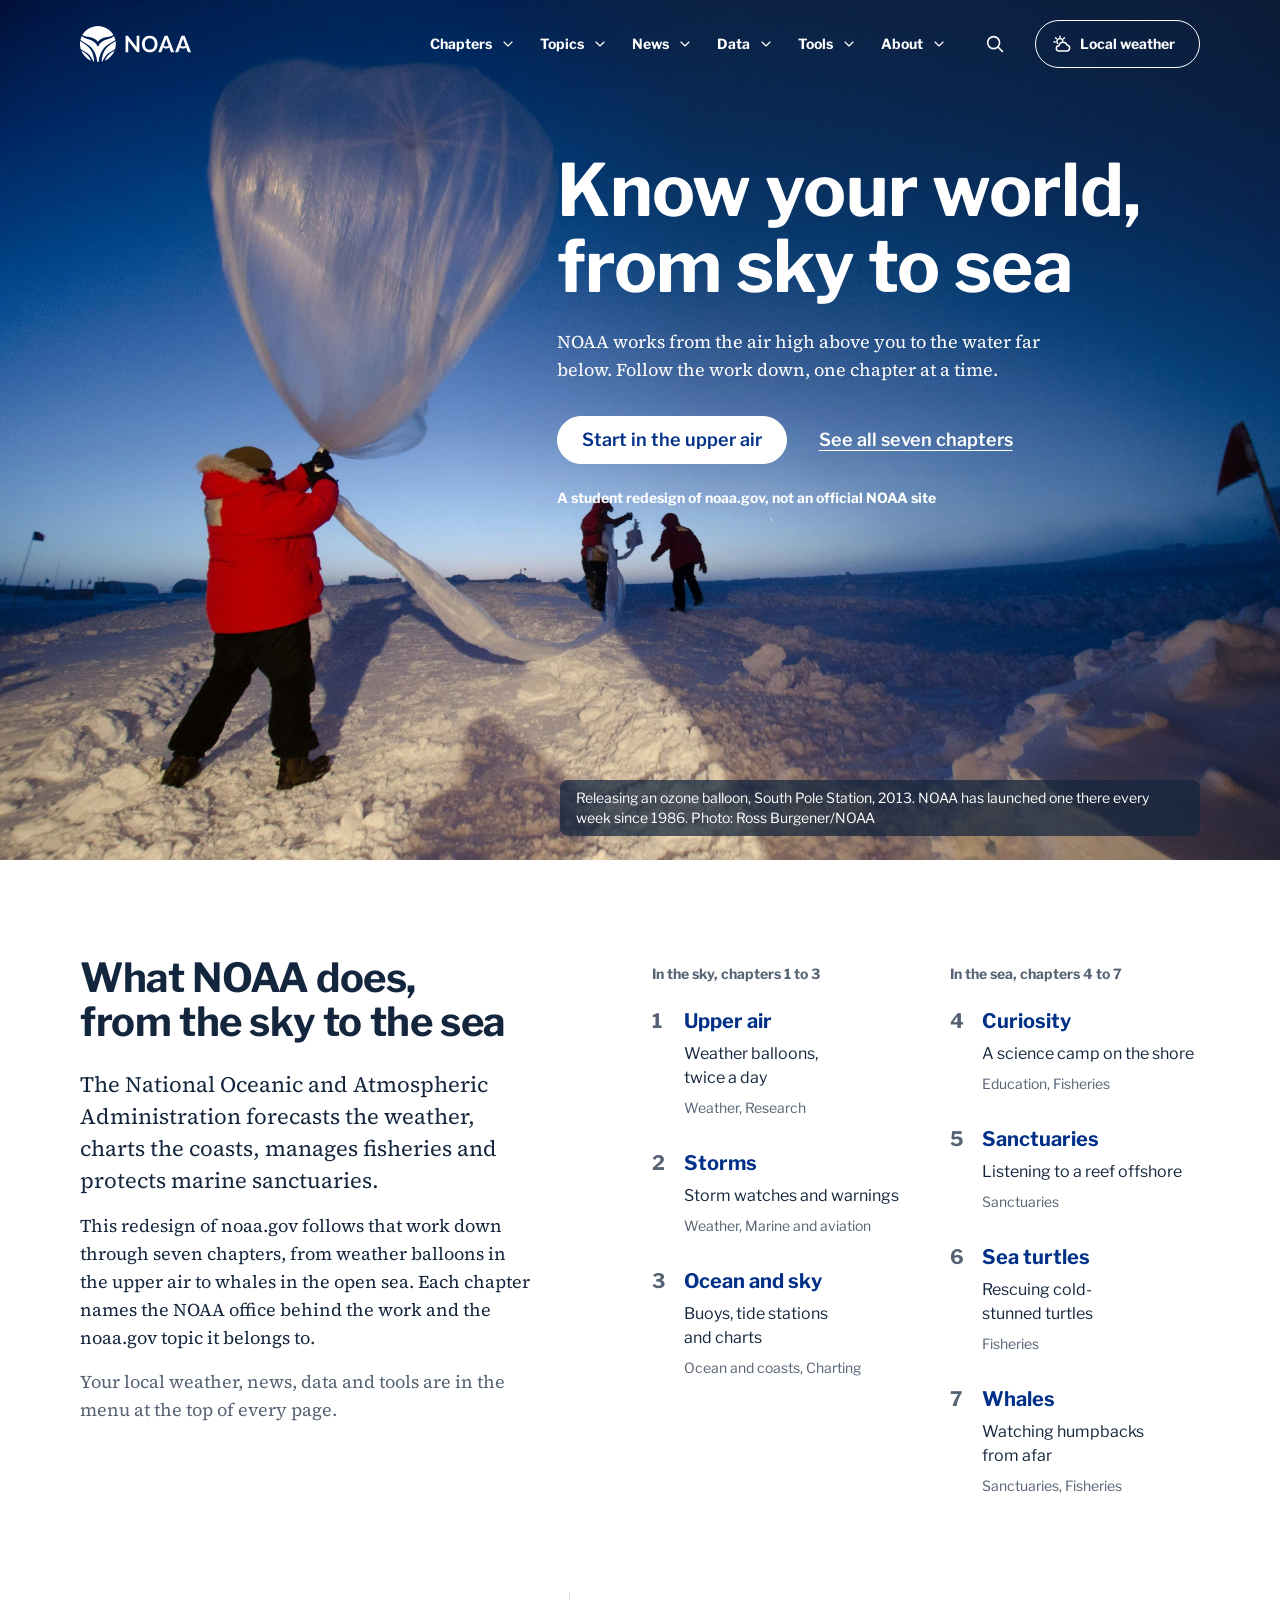
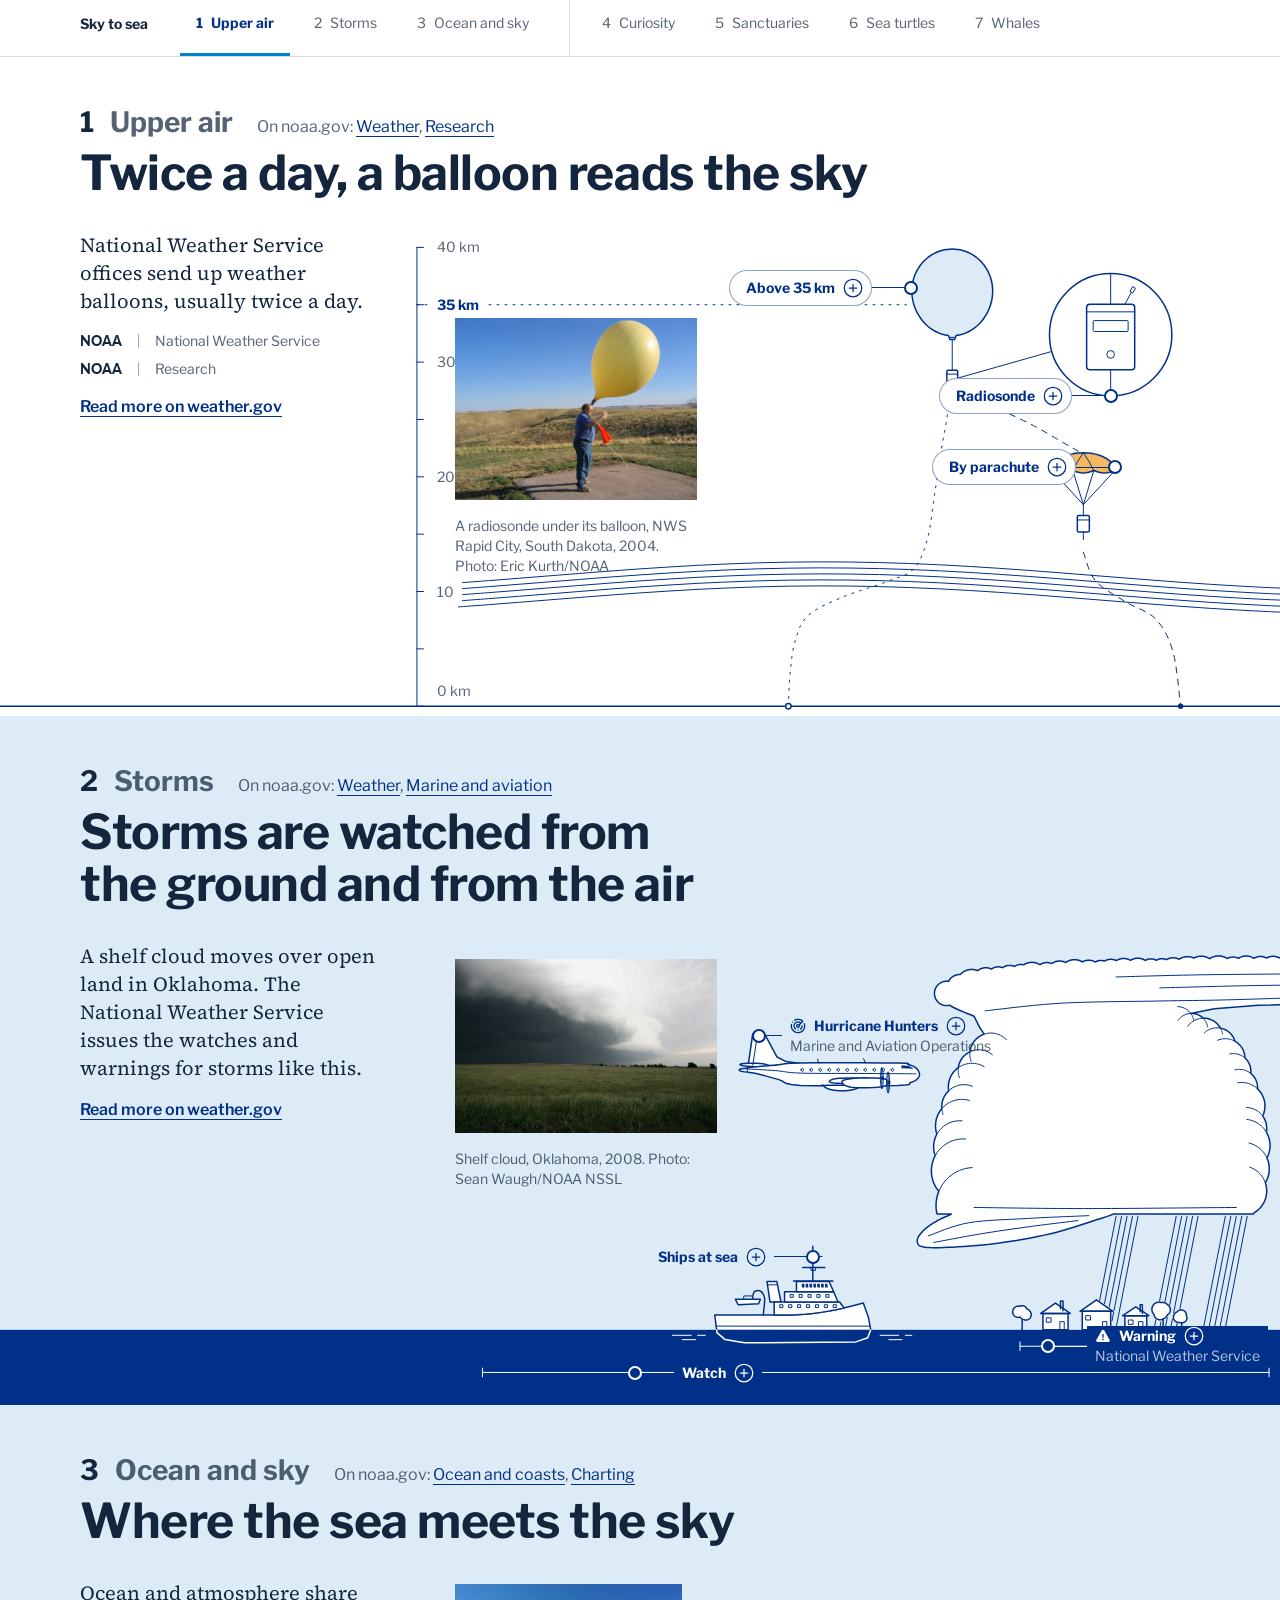
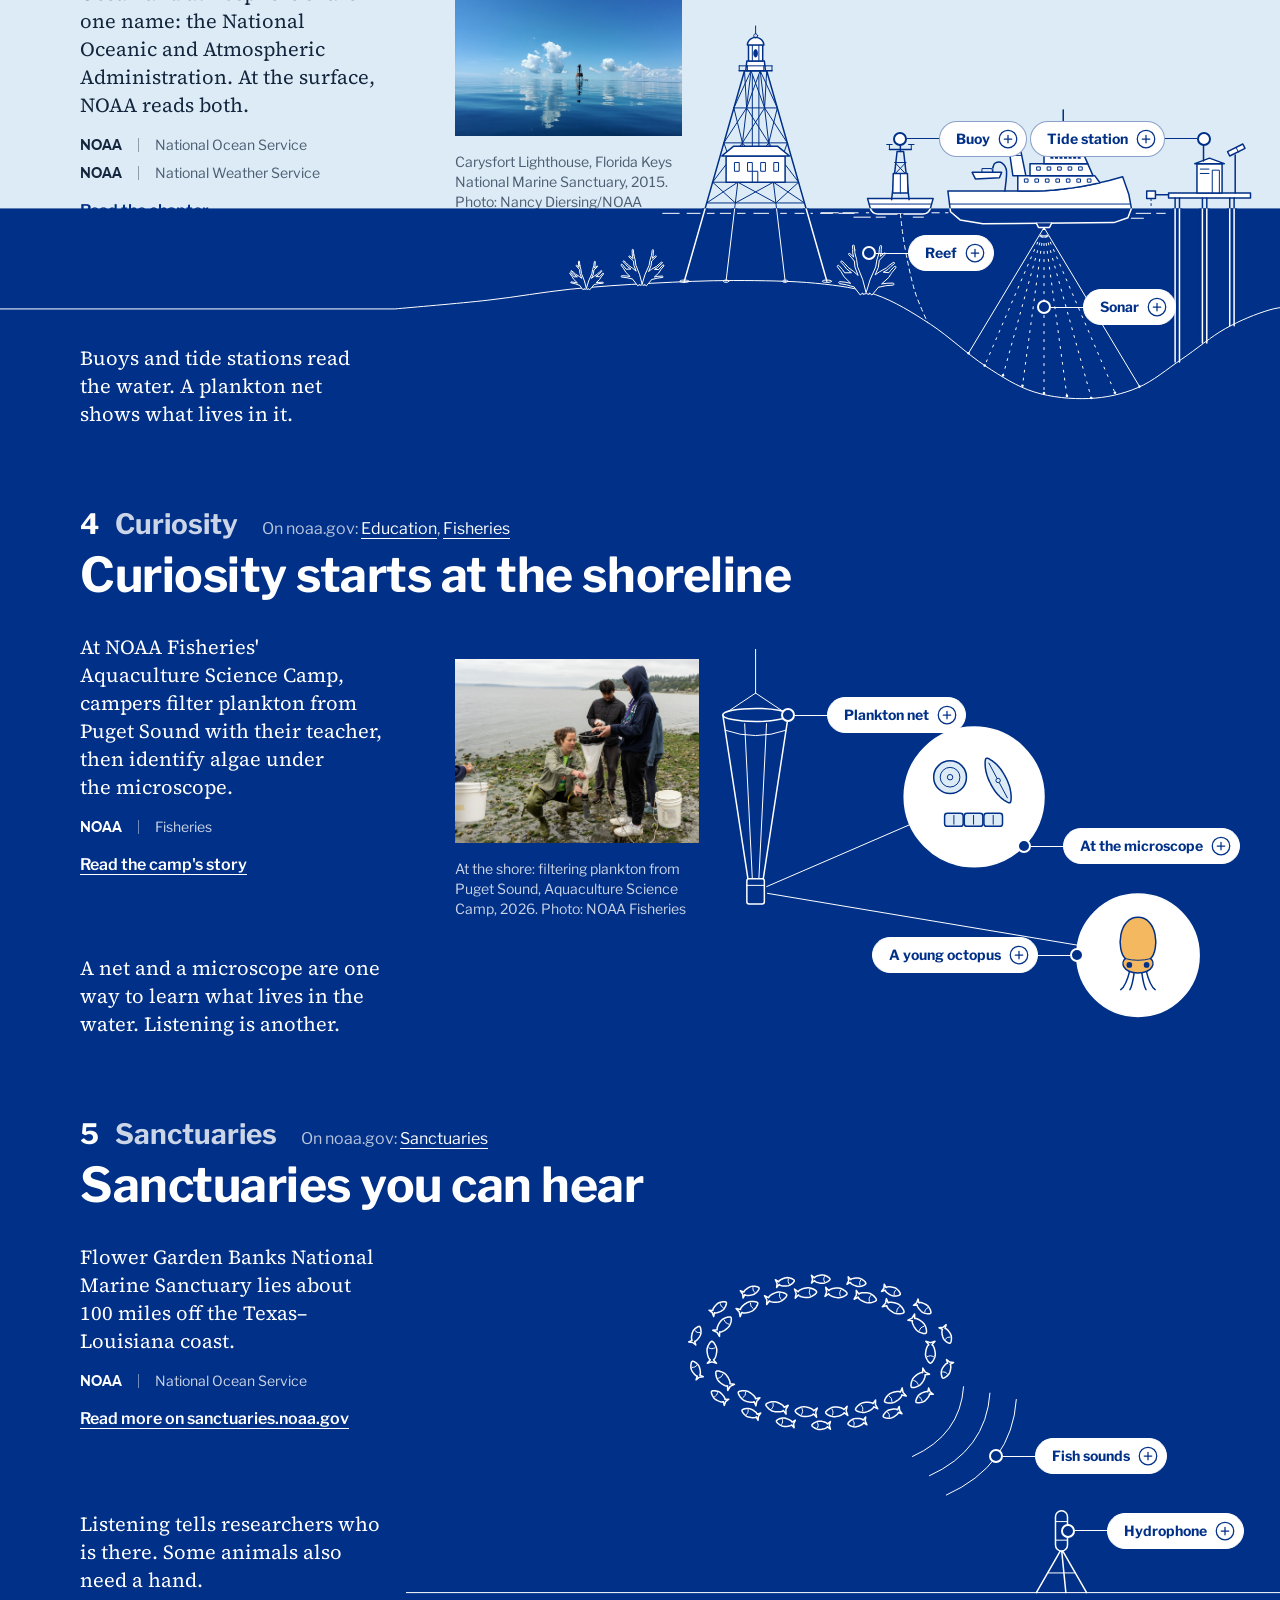
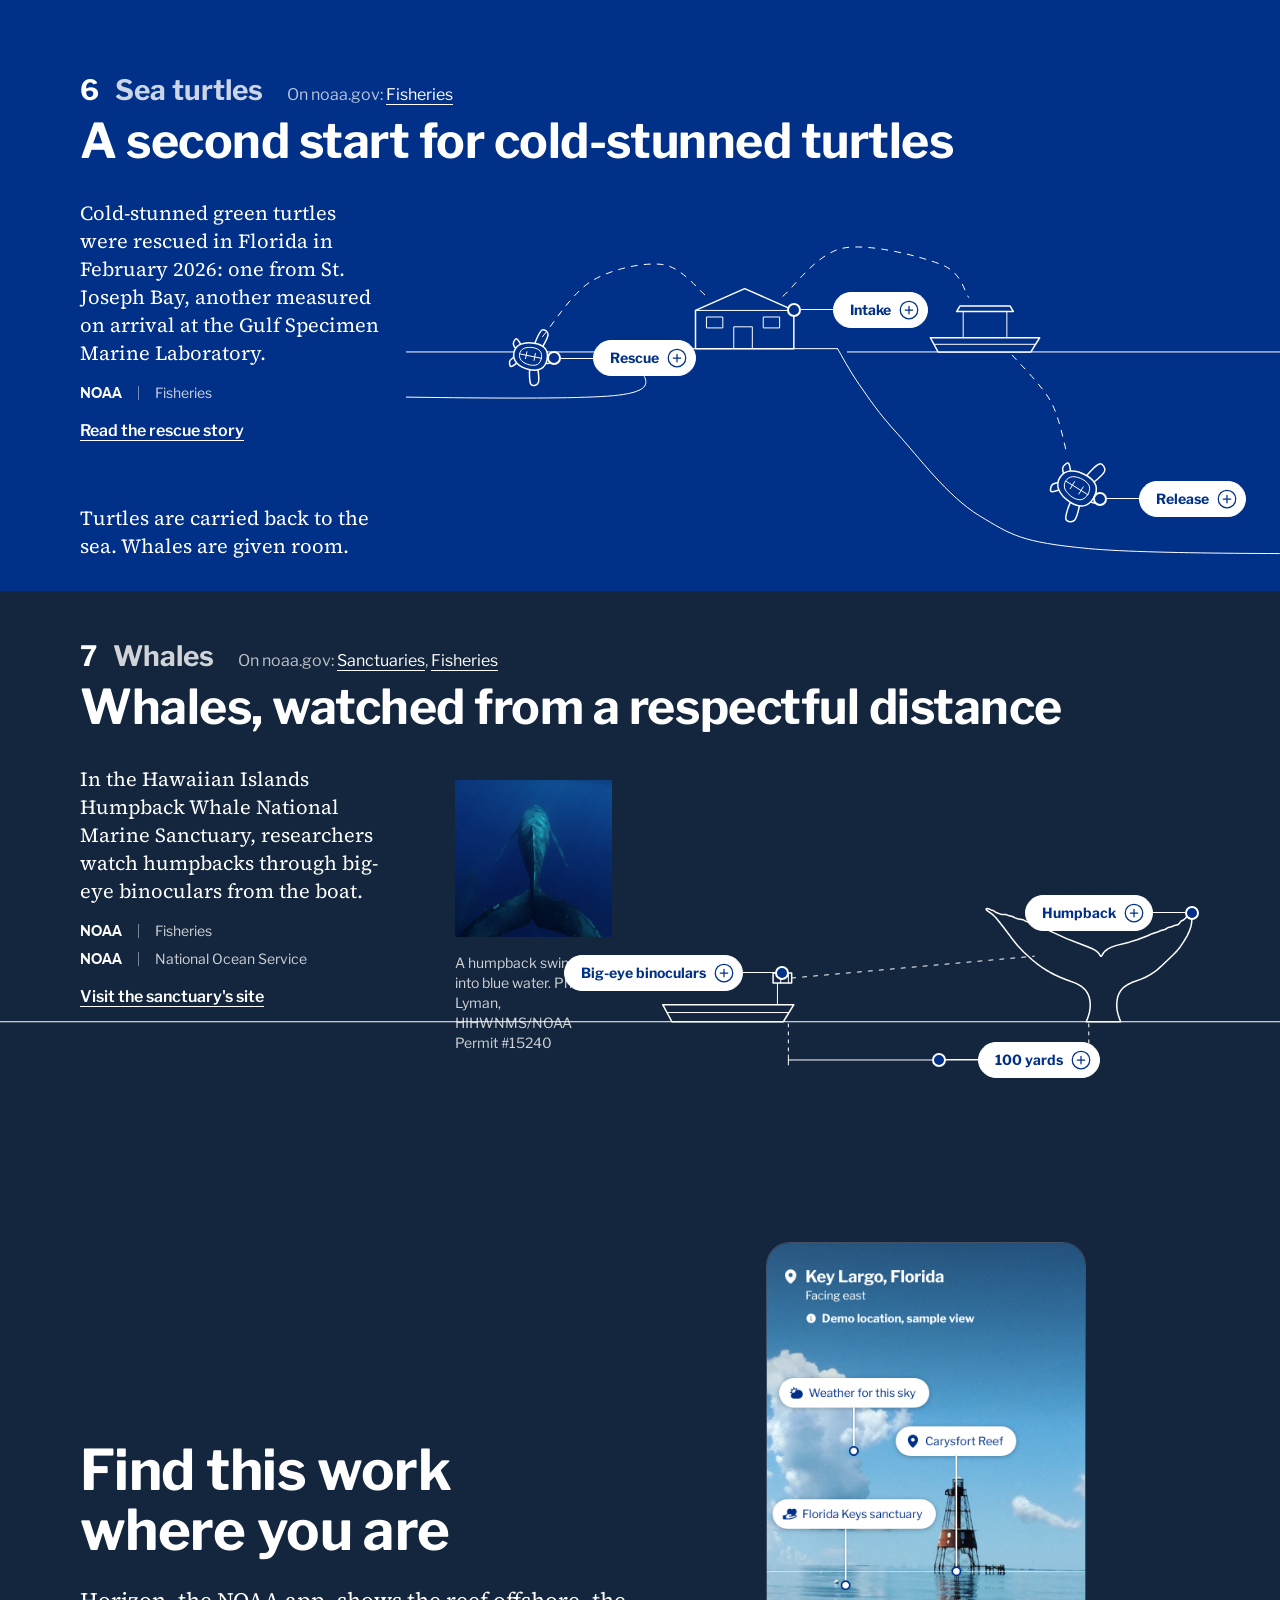
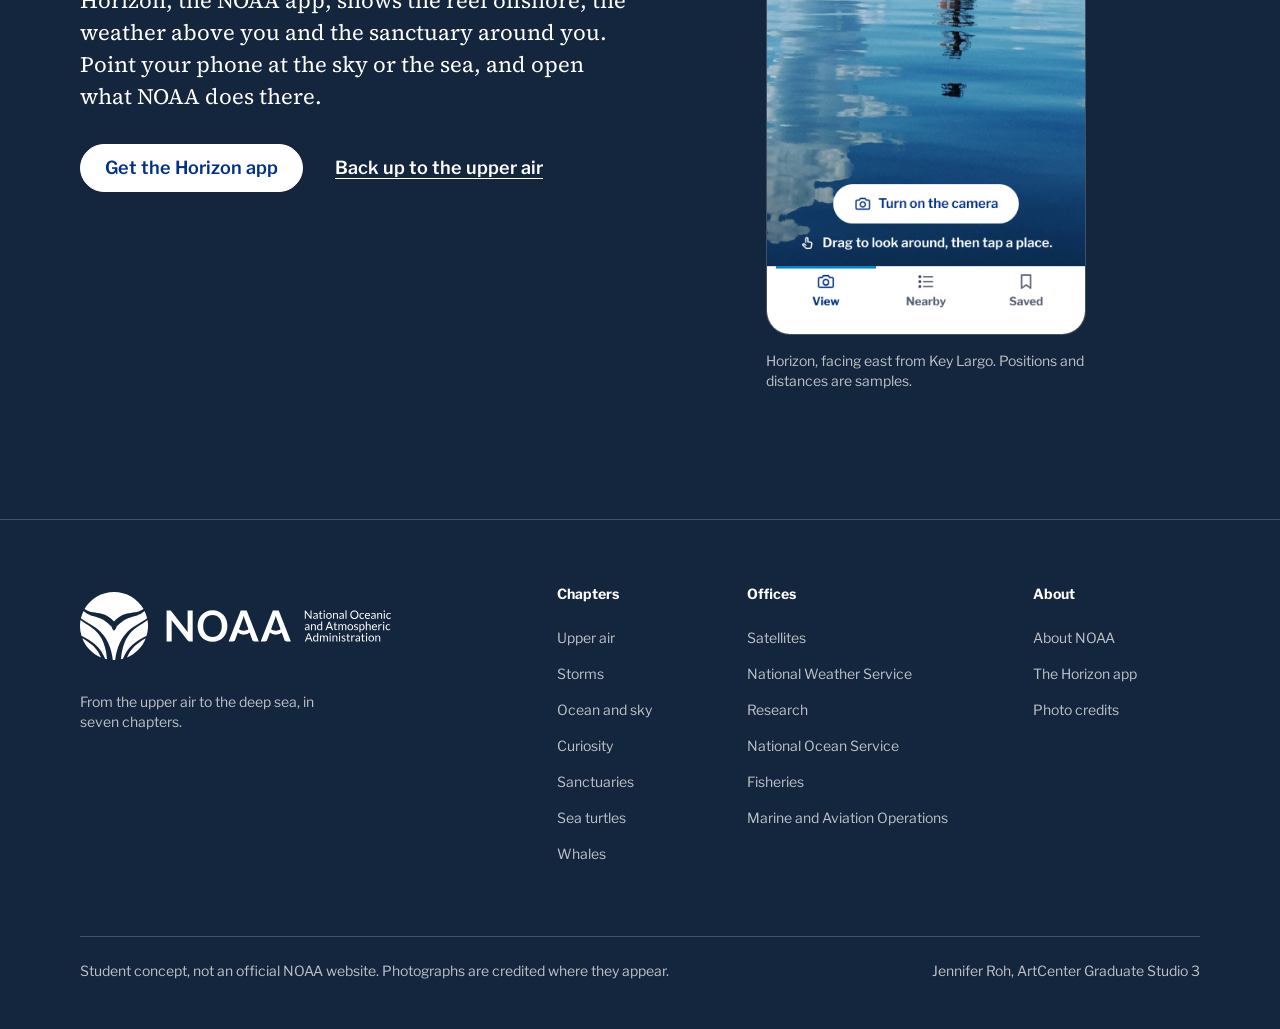
==== index.html @ badc9276 "Storms: Watch and Warning panels say what each word means first, no shadows Co-Authored-By: Claude O" ====
<!doctype html>
<html lang="en">
<head>
<meta charset="utf-8">
<meta name="color-scheme" content="only light">
<meta name="viewport" content="width=device-width, initial-scale=1">
<link rel="icon" href="horizon/icons/favicon.svg" type="image/svg+xml">
<link rel="icon" href="horizon/icons/favicon-32.png" type="image/png" sizes="32x32">
<link rel="apple-touch-icon" href="horizon/icons/apple-touch-icon.png">
<title>Sky to sea | NOAA</title>
<link rel="stylesheet" href="css/tokens.css">
<link rel="stylesheet" href="css/site.css">
<link rel="stylesheet" href="css/descent.css">
<style>

.hero { position: relative; height: 860px; background: var(--c-ink); color: var(--c-ground); overflow: hidden; }
.hero-media { position: absolute; inset: 0; }
.hero-img { width: 100%; height: 100%; object-fit: cover; object-position: 50% 28%; }
.hero-shade { position: absolute; z-index: 1; inset: 0 0 auto 36%; height: 600px; background: linear-gradient(180deg, var(--c-scrim) 0%, transparent 100%); opacity: .8; -webkit-mask-image: linear-gradient(90deg, transparent 0, #000 240px); mask-image: linear-gradient(90deg, transparent 0, #000 240px); }
.hero-cap { position: absolute; z-index: 2; right: var(--margin); bottom: var(--s-5); max-width: 640px; }
.hero-grid { position: relative; z-index: 2; height: 100%; padding-top: calc(var(--l-header-height) + var(--s-8)); align-content: start; }
.hero-text { grid-column: 6 / 13; }
.hero-text p { margin-top: var(--s-5); max-width: 30em; }
.hero-actions { display: flex; align-items: center; gap: var(--s-6); margin-top: var(--s-6); }
.hero-actions .link { color: var(--c-ground); }

.measures { display: grid; grid-template-columns: 1fr 1fr; gap: var(--s-4) var(--s-5); margin-top: var(--s-4); }
.measures li { font: var(--f-l3); color: var(--c-ink); }

.bridge { max-width: 30em; color: var(--c-ink); margin-bottom: var(--s-6); }

.closing { padding: var(--s-9) 0 var(--s-10); background: var(--c-ground); }
.closing .g { align-items: center; }
.closing .left { grid-column: 1 / 7; }
.closing .left p { margin-top: var(--s-5); max-width: 32em; }
.closing .acts { display: flex; align-items: center; gap: var(--s-6); margin-top: var(--s-6); }
.closing .shot { grid-column: 8 / 12; justify-self: center; }
.closing .shot .ph { width: 320px; aspect-ratio: 390 / 844; border-radius: var(--r-pill); background: var(--c-ink); border: 1px solid var(--c-rule); }
.closing .shot .cap { margin-top: var(--s-4); max-width: 320px; }

@media (min-width: 761px) and (max-width: 1023px) {
  .hero-text { grid-column: 5 / 13; }
  .hero-actions { flex-wrap: wrap; gap: var(--s-4) var(--s-6); }
  .hero-actions .btn { white-space: nowrap; }
  .closing .left { grid-column: 1 / 8; }
  .closing .shot { grid-column: 8 / 13; }
  .closing .shot .ph { width: 240px; }
}

@media (max-width: 760px) {
  .hero { height: auto; display: flex; flex-direction: column; background: var(--c-ground); color: var(--c-ink); }
  .hero-media { position: relative; inset: auto; height: 380px; order: 0; }
  .hero-img { object-position: 22% 40%; }
  .hero-shade { inset: 0 0 auto 0; height: 160px; -webkit-mask-image: none; mask-image: none; }
  .hero-grid { order: 1; height: auto; padding-top: var(--s-5); padding-bottom: var(--s-5); }
  .hero-cap.plate { order: 2; position: static; max-width: none; margin: 0 var(--margin) var(--s-6); padding: 0; background: none; color: var(--c-ink-2); border-radius: 0; }
  .hero-text { grid-column: 1 / -1; }
  .hero .t-display { color: var(--c-ink); }
  .hero-text p { margin-top: var(--s-4); }
  .hero-actions { margin-top: var(--s-5); }
  .hero-actions .link { display: none; }
  .hero .btn.on-photo-btn { background: var(--c-brand); color: var(--c-ground); border-color: var(--c-brand); }

  .bridge { margin-bottom: var(--s-6); }

  .closing { padding: var(--s-8) 0 var(--s-8); }
  .closing .left, .closing .shot { grid-column: 1 / -1; }
  .closing .acts { flex-direction: column; align-items: flex-start; gap: var(--s-4); }
  .closing .shot { margin-top: var(--s-7); justify-self: start; }
  .closing .shot .ph { width: 240px; }
}
/* What this site is: NOAA in one sentence, how the site works, and the seven chapters in their two halves,
   the sky (1 to 3) and the sea (4 to 7). Hierarchy: chapter name, then a line on it, then its noaa.gov topics.
   Inside a chapter 8 px; between chapters 32 px; between the two halves 48 px. */
.about { padding: var(--s-9) 0; background: var(--c-ground); }
.about .g { align-items: start; }
.about-text { grid-column: 1 / 6; }
.about-text .t-lead { margin-top: var(--s-5); }
.about-text .t-body { margin-top: var(--s-4); color: var(--c-ink); }
.about-text .about-find { color: var(--c-ink-2); }
.about-groups { grid-column: 7 / 13; display: grid; grid-template-columns: repeat(2, minmax(0, 1fr)); column-gap: var(--s-7); padding-top: var(--s-2); }
.ov-h { font: var(--f-meta-b); color: var(--c-ink-2); }
.about-list { display: grid; gap: var(--s-6); margin-top: var(--s-5); }
.ov-a { display: grid; grid-template-columns: 32px minmax(0, 1fr); text-decoration: none; }
.ov-n { grid-row: 1 / 4; font: var(--f-item); color: var(--c-ink-2); font-variant-numeric: tabular-nums; }
.ov-name { font: var(--f-item); color: var(--c-brand); }
.ov-a:hover .ov-name { text-decoration: underline; text-decoration-thickness: 1px; text-underline-offset: 4px; }
.ov-d { margin-top: var(--s-2); font: 400 16px/24px var(--font-ui); color: var(--c-ink); }
.ov-k { margin-top: var(--s-2); font: var(--f-meta); color: var(--c-ink-2); }

@media (min-width: 761px) and (max-width: 1199px) {
  .about-text { grid-column: 1 / -1; }
  .about-text p { max-width: 40em; }
  .about-groups { grid-column: 1 / -1; margin-top: var(--s-7); }
}
@media (max-width: 760px) {
  .about { padding: var(--s-8) 0; }
  .about-text, .about-groups { grid-column: 1 / -1; }
  .about-groups { grid-template-columns: 1fr; row-gap: var(--s-7); margin-top: var(--s-7); }
}

</style>
</head>
<body>

<section class="hero on-photo" id="top" aria-labelledby="hero-t">
  <header class="site-head over-photo" id="site-head">
  <div class="wrap row">
    <a class="brand" href="index.html" aria-label="NOAA home"><img class="on-photo" src="images/logo/NOAA_Symbol_NOAA_White.svg" alt="NOAA"><img class="on-white" src="images/logo/NOAA_Symbol_NOAA_Primary.svg" alt=""></a>
    <nav class="primary" id="primary" aria-label="Main"><ul class="nav-list"><li class="nav-i"><button class="nav-b" type="button" aria-expanded="false" aria-controls="m-chapters">Chapters<svg class="chev" viewBox="0 0 24 24" fill="none" stroke="currentColor" stroke-width="1.75" stroke-linecap="round" stroke-linejoin="round" aria-hidden="true"><path d="M6 9l6 6 6-6"/></svg></button><div class="mega" id="m-chapters" hidden><div class="wrap mega-in"><div class="mega-intro"><p class="mega-t">Sky to sea</p><p class="mega-p">NOAA’s work in seven chapters, from the upper air to the open sea.</p><a class="link" href="#about">About this site</a></div><ul class="mega-list c4"><li><a href="#ch1"><span class="mi-t"><span class="n">1</span>Upper air</span><span class="mi-d">Weather balloons, twice a day</span><span class="mi-k">Weather, Research</span></a></li><li><a href="#ch2"><span class="mi-t"><span class="n">2</span>Storms</span><span class="mi-d">Storm watches and warnings</span><span class="mi-k">Weather, Marine and aviation</span></a></li><li><a href="ocean-and-sky.html"><span class="mi-t"><span class="n">3</span>Ocean and sky</span><span class="mi-d">Buoys, tide stations and charts</span><span class="mi-k">Ocean and coasts, Charting</span></a></li><li><a href="#ch4"><span class="mi-t"><span class="n">4</span>Curiosity</span><span class="mi-d">A science camp on the shore</span><span class="mi-k">Education, Fisheries</span></a></li><li><a href="#ch5"><span class="mi-t"><span class="n">5</span>Sanctuaries</span><span class="mi-d">Listening to a reef offshore</span><span class="mi-k">Sanctuaries</span></a></li><li><a href="#ch6"><span class="mi-t"><span class="n">6</span>Sea turtles</span><span class="mi-d">Rescuing cold-stunned turtles</span><span class="mi-k">Fisheries</span></a></li><li><a href="#ch7"><span class="mi-t"><span class="n">7</span>Whales</span><span class="mi-d">Watching humpbacks from afar</span><span class="mi-k">Sanctuaries, Fisheries</span></a></li></ul></div></div></li><li class="nav-i"><button class="nav-b" type="button" aria-expanded="false" aria-controls="m-topics">Topics<svg class="chev" viewBox="0 0 24 24" fill="none" stroke="currentColor" stroke-width="1.75" stroke-linecap="round" stroke-linejoin="round" aria-hidden="true"><path d="M6 9l6 6 6-6"/></svg></button><div class="mega" id="m-topics" hidden><div class="wrap mega-in"><div class="mega-intro"><p class="mega-t">NOAA topics</p><p class="mega-p">The ten topics of noaa.gov. Each opens the NOAA site for that work.</p></div><ul class="mega-list c5"><li><a href="https://www.weather.gov/"><span class="mi-t">Weather</span><span class="mi-d">Forecasts and warnings from the National Weather Service</span><span class="mi-k">In chapters 1 and 2</span></a></li><li><a href="https://www.climate.gov/"><span class="mi-t">Climate</span><span class="mi-d">Climate data, outlooks and what is changing</span></a></li><li><a href="https://oceanservice.noaa.gov/"><span class="mi-t">Ocean and coasts</span><span class="mi-d">Tides, buoys and coastal science</span><span class="mi-k">In chapter 3</span></a></li><li><a href="https://www.fisheries.noaa.gov/"><span class="mi-t">Fisheries</span><span class="mi-d">Fish, marine mammals and sea turtles</span><span class="mi-k">In chapters 4, 6 and 7</span></a></li><li><a href="https://www.nesdis.noaa.gov/"><span class="mi-t">Satellites</span><span class="mi-d">The Earth, watched from orbit</span></a></li><li><a href="https://research.noaa.gov/"><span class="mi-t">Research</span><span class="mi-d">NOAA labs studying the air, the sea and the climate</span><span class="mi-k">In chapter 1</span></a></li><li><a href="https://www.omao.noaa.gov/"><span class="mi-t">Marine and aviation</span><span class="mi-d">NOAA ships, aircraft and the NOAA Corps</span><span class="mi-k">In chapter 2</span></a></li><li><a href="https://nauticalcharts.noaa.gov/"><span class="mi-t">Charting</span><span class="mi-d">Nautical charts and seafloor surveys</span><span class="mi-k">In chapter 3</span></a></li><li><a href="https://sanctuaries.noaa.gov/"><span class="mi-t">Sanctuaries</span><span class="mi-d">The national marine sanctuaries</span><span class="mi-k">In chapters 5 and 7</span></a></li><li><a href="https://www.noaa.gov/education"><span class="mi-t">Education</span><span class="mi-d">Lessons and programs for students and teachers</span><span class="mi-k">In chapter 4</span></a></li></ul></div></div></li><li class="nav-i"><button class="nav-b" type="button" aria-expanded="false" aria-controls="m-news">News<svg class="chev" viewBox="0 0 24 24" fill="none" stroke="currentColor" stroke-width="1.75" stroke-linecap="round" stroke-linejoin="round" aria-hidden="true"><path d="M6 9l6 6 6-6"/></svg></button><div class="mega" id="m-news" hidden><div class="wrap mega-in"><div class="mega-intro"><p class="mega-t">News and features</p><p class="mega-p">Stories and announcements from every part of NOAA.</p></div><ul class="mega-list c3"><li><a href="https://www.noaa.gov/news-features"><span class="mi-t">Latest news and features</span><span class="mi-d">Announcements, research and stories from across NOAA</span></a></li><li><a href="#about"><span class="mi-t">Seven stories on this site</span><span class="mi-d">From weather balloons in the upper air to whales in the open sea</span></a></li><li><a href="ocean-and-sky.html"><span class="mi-t">Ocean and sky, the full chapter</span><span class="mi-d">A buoy, a tide station, a chart survey and a reef</span></a></li></ul></div></div></li><li class="nav-i"><button class="nav-b" type="button" aria-expanded="false" aria-controls="m-data">Data<svg class="chev" viewBox="0 0 24 24" fill="none" stroke="currentColor" stroke-width="1.75" stroke-linecap="round" stroke-linejoin="round" aria-hidden="true"><path d="M6 9l6 6 6-6"/></svg></button><div class="mega" id="m-data" hidden><div class="wrap mega-in"><div class="mega-intro"><p class="mega-t">Data</p><p class="mega-p">NOAA measures the air, the sea and the coasts every day. The data is free to use.</p></div><ul class="mega-list c3"><li><a href="https://www.noaa.gov/data"><span class="mi-t">Access NOAA data</span><span class="mi-d">Where NOAA’s data lives and how to get it</span></a></li><li><a href="https://www.ncei.noaa.gov/"><span class="mi-t">Past weather and climate</span><span class="mi-d">Records from the National Centers for Environmental Information</span></a></li><li><a href="https://www.ndbc.noaa.gov/"><span class="mi-t">Buoy readings</span><span class="mi-d">Wind, waves and water temperature from buoys at sea</span></a></li><li><a href="https://tidesandcurrents.noaa.gov/"><span class="mi-t">Tides and water levels</span><span class="mi-d">Readings and predictions from tide stations</span></a></li><li><a href="https://www.star.nesdis.noaa.gov/goes/"><span class="mi-t">Satellite images</span><span class="mi-d">Live images from the GOES weather satellites</span></a></li></ul></div></div></li><li class="nav-i"><button class="nav-b" type="button" aria-expanded="false" aria-controls="m-tools">Tools<svg class="chev" viewBox="0 0 24 24" fill="none" stroke="currentColor" stroke-width="1.75" stroke-linecap="round" stroke-linejoin="round" aria-hidden="true"><path d="M6 9l6 6 6-6"/></svg></button><div class="mega" id="m-tools" hidden><div class="wrap mega-in"><div class="mega-intro"><p class="mega-t">Tools</p><p class="mega-p">Forecasts, maps and calculators for everyday use.</p></div><ul class="mega-list c3"><li><a href="https://www.weather.gov/"><span class="mi-t">Local forecast</span><span class="mi-d">The seven-day forecast for where you are</span></a></li><li><a href="https://radar.weather.gov/"><span class="mi-t">Radar</span><span class="mi-d">Rain and storms on the map, right now</span></a></li><li><a href="https://www.nhc.noaa.gov/"><span class="mi-t">Hurricanes</span><span class="mi-d">Forecasts from the National Hurricane Center</span></a></li><li><a href="https://nauticalcharts.noaa.gov/"><span class="mi-t">Nautical charts</span><span class="mi-d">Charts for U.S. coasts and the Great Lakes</span></a></li><li><a href="https://gml.noaa.gov/grad/solcalc/"><span class="mi-t">Solar calculator</span><span class="mi-d">Sunrise and sunset for any place and date</span></a></li><li><a href="horizon/index.html"><span class="mi-t">The Horizon app</span><span class="mi-d">NOAA’s work around you, on your phone</span></a></li></ul></div></div></li><li class="nav-i"><button class="nav-b" type="button" aria-expanded="false" aria-controls="m-about">About<svg class="chev" viewBox="0 0 24 24" fill="none" stroke="currentColor" stroke-width="1.75" stroke-linecap="round" stroke-linejoin="round" aria-hidden="true"><path d="M6 9l6 6 6-6"/></svg></button><div class="mega" id="m-about" hidden><div class="wrap mega-in"><div class="mega-intro"><p class="mega-t">About NOAA</p><p class="mega-p">The National Oceanic and Atmospheric Administration is part of the U.S. Department of Commerce.</p></div><ul class="mega-list c4"><li><a href="https://www.noaa.gov/about-our-agency"><span class="mi-t">About our agency</span><span class="mi-d">Mission, leadership and history</span></a></li><li><a href="https://www.weather.gov/"><span class="mi-t">National Weather Service</span><span class="mi-d">Forecasts and warnings</span></a></li><li><a href="https://oceanservice.noaa.gov/"><span class="mi-t">National Ocean Service</span><span class="mi-d">Coasts, tides and charts</span></a></li><li><a href="https://www.fisheries.noaa.gov/"><span class="mi-t">Fisheries</span><span class="mi-d">Fish, marine mammals and sea turtles</span></a></li><li><a href="https://research.noaa.gov/"><span class="mi-t">Research</span><span class="mi-d">NOAA’s labs and research programs</span></a></li><li><a href="https://www.nesdis.noaa.gov/"><span class="mi-t">Satellites</span><span class="mi-d">NOAA’s satellites and data centers</span></a></li><li><a href="https://www.omao.noaa.gov/"><span class="mi-t">Marine and Aviation Operations</span><span class="mi-d">NOAA’s ships and aircraft</span></a></li><li><a href="#about"><span class="mi-t">About this site</span><span class="mi-d">A student redesign of noaa.gov</span></a></li></ul></div></div></li></ul></nav>
    <div class="sr"><button class="icon-btn search-btn" type="button" aria-label="Search this site" aria-expanded="false" aria-controls="m-search"><svg class="i-pin" viewBox="0 0 24 24" fill="none" stroke="currentColor" stroke-width="1.75" stroke-linecap="round" aria-hidden="true"><circle cx="10.5" cy="10.5" r="6.5"/><path d="M15.5 15.5L20 20"/></svg><svg class="i-x" viewBox="0 0 24 24" fill="none" stroke="currentColor" stroke-width="1.75" stroke-linecap="round" aria-hidden="true"><path d="M6 6l12 12M18 6L6 18"/></svg></button><div class="mega search-panel" id="m-search" hidden><div class="wrap mega-in"><div class="mega-intro"><p class="mega-t">Search this site</p><p class="mega-p">Chapters, NOAA topics, data and tools.</p></div><div class="search-body"><form class="search-form" role="search" onsubmit="return false"><label for="q">What are you looking for</label><input id="q" type="search" autocomplete="off" placeholder="Tides, hurricanes, whales"></form><p class="search-note" id="search-note" aria-live="polite"></p><ul class="mega-list c3 search-results" id="search-results"></ul><script type="application/json" id="search-index">[{"t": "Upper air", "h": "#ch1", "d": "Weather balloons, twice a day", "k": "Chapter 1", "x": "balloon radiosonde ozone upper air sounding atmosphere Weather Research"}, {"t": "Storms", "h": "#ch2", "d": "Storm watches and warnings", "k": "Chapter 2", "x": "hurricane hunters tornado thunderstorm watch warning ship marine forecast Weather Marine and aviation"}, {"t": "Ocean and sky", "h": "ocean-and-sky.html", "d": "Buoys, tide stations and charts", "k": "Chapter 3", "x": "buoy tide station sonar chart lighthouse reef surface Ocean and coasts Charting"}, {"t": "Curiosity", "h": "#ch4", "d": "A science camp on the shore", "k": "Chapter 4", "x": "plankton microscope science camp education student Education Fisheries"}, {"t": "Sanctuaries", "h": "#ch5", "d": "Listening to a reef offshore", "k": "Chapter 5", "x": "sound hydrophone fish reef flower garden banks Sanctuaries"}, {"t": "Sea turtles", "h": "#ch6", "d": "Rescuing cold-stunned turtles", "k": "Chapter 6", "x": "turtle rescue cold stunned release Fisheries"}, {"t": "Whales", "h": "#ch7", "d": "Watching humpbacks from afar", "k": "Chapter 7", "x": "whale humpback binoculars distance hawaii Sanctuaries Fisheries"}, {"t": "A buoy that reports to everyone", "h": "ocean-and-sky.html#buoy", "d": "Buoy 44008, southeast of Nantucket", "k": "Ocean and sky", "x": "buoy wind waves ndbc data"}, {"t": "The water level, every six minutes", "h": "ocean-and-sky.html#tide", "d": "A tide station in Baltimore, Maryland", "k": "Ocean and sky", "x": "tide water level station"}, {"t": "Charts start with sound", "h": "ocean-and-sky.html#charts", "d": "A sonar survey on the Hudson River, New York", "k": "Ocean and sky", "x": "chart sonar survey seafloor"}, {"t": "Back to the reef", "h": "ocean-and-sky.html#reef", "d": "Carysfort Reef, Florida Keys", "k": "Ocean and sky", "x": "coral reef restoration"}, {"t": "Weather", "h": "https://www.weather.gov/", "d": "Forecasts and warnings from the National Weather Service", "k": "Topic on noaa.gov", "x": ""}, {"t": "Climate", "h": "https://www.climate.gov/", "d": "Climate data, outlooks and what is changing", "k": "Topic on noaa.gov", "x": ""}, {"t": "Ocean and coasts", "h": "https://oceanservice.noaa.gov/", "d": "Tides, buoys and coastal science", "k": "Topic on noaa.gov", "x": ""}, {"t": "Fisheries", "h": "https://www.fisheries.noaa.gov/", "d": "Fish, marine mammals and sea turtles", "k": "Topic on noaa.gov", "x": ""}, {"t": "Satellites", "h": "https://www.nesdis.noaa.gov/", "d": "The Earth, watched from orbit", "k": "Topic on noaa.gov", "x": ""}, {"t": "Research", "h": "https://research.noaa.gov/", "d": "NOAA labs studying the air, the sea and the climate", "k": "Topic on noaa.gov", "x": ""}, {"t": "Marine and aviation", "h": "https://www.omao.noaa.gov/", "d": "NOAA ships, aircraft and the NOAA Corps", "k": "Topic on noaa.gov", "x": ""}, {"t": "Charting", "h": "https://nauticalcharts.noaa.gov/", "d": "Nautical charts and seafloor surveys", "k": "Topic on noaa.gov", "x": ""}, {"t": "Sanctuaries", "h": "https://sanctuaries.noaa.gov/", "d": "The national marine sanctuaries", "k": "Topic on noaa.gov", "x": ""}, {"t": "Education", "h": "https://www.noaa.gov/education", "d": "Lessons and programs for students and teachers", "k": "Topic on noaa.gov", "x": ""}, {"t": "Latest news and features", "h": "https://www.noaa.gov/news-features", "d": "Announcements, research and stories from across NOAA", "k": "News", "x": ""}, {"t": "Seven stories on this site", "h": "#about", "d": "From weather balloons in the upper air to whales in the open sea", "k": "News", "x": ""}, {"t": "Ocean and sky, the full chapter", "h": "ocean-and-sky.html", "d": "A buoy, a tide station, a chart survey and a reef", "k": "News", "x": ""}, {"t": "Access NOAA data", "h": "https://www.noaa.gov/data", "d": "Where NOAA’s data lives and how to get it", "k": "Data", "x": ""}, {"t": "Past weather and climate", "h": "https://www.ncei.noaa.gov/", "d": "Records from the National Centers for Environmental Information", "k": "Data", "x": ""}, {"t": "Buoy readings", "h": "https://www.ndbc.noaa.gov/", "d": "Wind, waves and water temperature from buoys at sea", "k": "Data", "x": ""}, {"t": "Tides and water levels", "h": "https://tidesandcurrents.noaa.gov/", "d": "Readings and predictions from tide stations", "k": "Data", "x": ""}, {"t": "Satellite images", "h": "https://www.star.nesdis.noaa.gov/goes/", "d": "Live images from the GOES weather satellites", "k": "Data", "x": ""}, {"t": "Local forecast", "h": "https://www.weather.gov/", "d": "The seven-day forecast for where you are", "k": "Tools", "x": ""}, {"t": "Radar", "h": "https://radar.weather.gov/", "d": "Rain and storms on the map, right now", "k": "Tools", "x": ""}, {"t": "Hurricanes", "h": "https://www.nhc.noaa.gov/", "d": "Forecasts from the National Hurricane Center", "k": "Tools", "x": ""}, {"t": "Nautical charts", "h": "https://nauticalcharts.noaa.gov/", "d": "Charts for U.S. coasts and the Great Lakes", "k": "Tools", "x": ""}, {"t": "Solar calculator", "h": "https://gml.noaa.gov/grad/solcalc/", "d": "Sunrise and sunset for any place and date", "k": "Tools", "x": ""}, {"t": "The Horizon app", "h": "horizon/index.html", "d": "NOAA’s work around you, on your phone", "k": "Tools", "x": ""}, {"t": "About our agency", "h": "https://www.noaa.gov/about-our-agency", "d": "Mission, leadership and history", "k": "About", "x": ""}, {"t": "National Weather Service", "h": "https://www.weather.gov/", "d": "Forecasts and warnings", "k": "About", "x": ""}, {"t": "National Ocean Service", "h": "https://oceanservice.noaa.gov/", "d": "Coasts, tides and charts", "k": "About", "x": ""}, {"t": "Fisheries", "h": "https://www.fisheries.noaa.gov/", "d": "Fish, marine mammals and sea turtles", "k": "About", "x": ""}, {"t": "Research", "h": "https://research.noaa.gov/", "d": "NOAA’s labs and research programs", "k": "About", "x": ""}, {"t": "Satellites", "h": "https://www.nesdis.noaa.gov/", "d": "NOAA’s satellites and data centers", "k": "About", "x": ""}, {"t": "Marine and Aviation Operations", "h": "https://www.omao.noaa.gov/", "d": "NOAA’s ships and aircraft", "k": "About", "x": ""}, {"t": "About this site", "h": "#about", "d": "A student redesign of noaa.gov", "k": "About", "x": ""}, {"t": "Local weather", "h": "#", "d": "The forecast for your town, from the National Weather Service", "k": "Weather", "x": "forecast zip city temperature rain", "wx": 1}]</script></div></div></div></div>
    <div class="wx"><button class="wx-b" type="button" aria-expanded="false" aria-controls="m-weather"><svg class="i-pin" viewBox="0 0 24 24" fill="none" stroke="currentColor" stroke-width="1.75" stroke-linecap="round" stroke-linejoin="round" aria-hidden="true"><path d="M6.6 11.2A3.6 3.6 0 1 1 13 8.3"/><path d="M9.6 2.6v1.4M4.4 4.6l1 1M2.4 9.6h1.4M14.8 4.6l-1 1"/><path d="M8 20.5h9.5a3.6 3.6 0 0 0 .4-7.18 5 5 0 0 0-9.65.9A3.15 3.15 0 0 0 8 20.5z"/></svg><svg class="i-x" viewBox="0 0 24 24" fill="none" stroke="currentColor" stroke-width="1.75" stroke-linecap="round" aria-hidden="true"><path d="M6 6l12 12M18 6L6 18"/></svg><span>Local weather</span></button><div class="mega wx-panel" id="m-weather" hidden><div class="wrap mega-in"><div class="mega-intro"><p class="mega-t">Local weather</p><p class="mega-p">The forecast for your town, from the National Weather Service.</p></div><div class="wx-body"><form class="wx-form" action="https://forecast.weather.gov/zipcity.php" method="get" target="_blank"><label for="wx-q">City, state or ZIP code</label><div class="wx-row"><input id="wx-q" name="inputstring" type="text" autocomplete="postal-code" placeholder="For example, Long Beach, CA"><button class="btn" type="submit">Get the forecast</button></div></form><ul class="mega-list c4 wx-links"><li><a href="https://www.weather.gov/alerts"><span class="mi-t">Weather alerts</span><span class="mi-d">Warnings, watches and advisories in effect</span></a></li><li><a href="https://radar.weather.gov/"><span class="mi-t">Radar</span><span class="mi-d">Rain and storms on the map</span></a></li><li><a href="https://www.nhc.noaa.gov/"><span class="mi-t">Hurricanes</span><span class="mi-d">The National Hurricane Center</span></a></li><li><a href="horizon/index.html"><span class="mi-t">Horizon</span><span class="mi-d">The weather above you, on your phone</span></a></li></ul></div></div></div></div>
    <button class="icon-btn menu-btn" type="button" aria-label="Menu" aria-expanded="false" aria-controls="primary"><svg class="i-open" viewBox="0 0 24 24" fill="none" stroke="currentColor" stroke-width="1.75" stroke-linecap="round" aria-hidden="true"><path d="M4 7h16M4 12h16M4 17h16"/></svg><svg class="i-close" viewBox="0 0 24 24" fill="none" stroke="currentColor" stroke-width="1.75" stroke-linecap="round" aria-hidden="true"><path d="M6 6l12 12M18 6L6 18"/></svg></button>
  </div>
</header>
  <div class="hero-media">
    <img class="hero-img" src="images/ozonesonde-south-pole.jpg" alt="A person in a red parka lets go of a large clear balloon over the snow at the South Pole">
    <div class="hero-shade"></div>
  </div>
  <div class="wrap g hero-grid">
    <div class="hero-text opening">
      <h1 id="hero-t" class="t-display">Know your world, from sky to sea</h1>
      <p class="t-body">NOAA works from the air high above you to the water far below. Follow the work down, one chapter at a&nbsp;time.</p>
      <div class="hero-actions">
        <a class="btn on-photo-btn" href="#ch1">Start in the upper air</a>
        <a class="link" href="#about">See all seven chapters</a>
      </div>
      <p class="hero-note">A student redesign of noaa.gov, not an official NOAA&nbsp;site</p>
    </div>
  </div>
  <p class="hero-cap plate">Releasing an ozone balloon, South Pole Station, 2013. NOAA has launched one there every week since 1986. <span class="credit">Photo: Ross&nbsp;Burgener/NOAA</span></p>
</section>

<section class="about" id="about" aria-labelledby="about-t">
  <div class="wrap g">
    <div class="about-text">
      <h2 id="about-t" class="t-sec">What NOAA does, from the sky to the sea</h2>
      <p class="t-lead">The National Oceanic and Atmospheric Administration forecasts the weather, charts the coasts, manages fisheries and protects&nbsp;marine sanctuaries.</p>
      <p class="t-body">This redesign of noaa.gov follows that work down through seven chapters, from weather balloons in the upper air to whales in the open sea. Each chapter names the NOAA office behind the work and the noaa.gov topic it&nbsp;belongs to.</p>
      <p class="t-body about-find">Your local weather, news, data and tools are in the menu at the top of every page.</p>
    </div>
    <div class="about-groups">
      <div class="ov-group"><h3 class="ov-h">In the sky, chapters 1 to 3</h3><ol class="about-list"><li><a class="ov-a" href="#ch1"><span class="ov-n">1</span><span class="ov-name">Upper air</span><span class="ov-d">Weather balloons, twice a day</span><span class="ov-k">Weather, Research</span></a></li><li><a class="ov-a" href="#ch2"><span class="ov-n">2</span><span class="ov-name">Storms</span><span class="ov-d">Storm watches and warnings</span><span class="ov-k">Weather, Marine and aviation</span></a></li><li><a class="ov-a" href="ocean-and-sky.html"><span class="ov-n">3</span><span class="ov-name">Ocean and sky</span><span class="ov-d">Buoys, tide stations and charts</span><span class="ov-k">Ocean and coasts, Charting</span></a></li></ol></div>
      <div class="ov-group"><h3 class="ov-h">In the sea, chapters 4 to 7</h3><ol class="about-list" start="4"><li><a class="ov-a" href="#ch4"><span class="ov-n">4</span><span class="ov-name">Curiosity</span><span class="ov-d">A science camp on the shore</span><span class="ov-k">Education, Fisheries</span></a></li><li><a class="ov-a" href="#ch5"><span class="ov-n">5</span><span class="ov-name">Sanctuaries</span><span class="ov-d">Listening to a reef offshore</span><span class="ov-k">Sanctuaries</span></a></li><li><a class="ov-a" href="#ch6"><span class="ov-n">6</span><span class="ov-name">Sea turtles</span><span class="ov-d">Rescuing cold-stunned turtles</span><span class="ov-k">Fisheries</span></a></li><li><a class="ov-a" href="#ch7"><span class="ov-n">7</span><span class="ov-name">Whales</span><span class="ov-d">Watching humpbacks from afar</span><span class="ov-k">Sanctuaries, Fisheries</span></a></li></ol></div>
    </div>
  </div>
</section>

<nav class="cnav" id="chapters" aria-label="Chapters, sky to sea">
  <div class="wrap row">
    <p class="cnav-title">Sky to sea</p>
    <ol class="cnav-list">
      <li><a href="#ch1" aria-current="location"><span class="n">1</span>Upper air</a></li>
      <li><a href="#ch2"><span class="n">2</span>Storms</a></li>
      <li><a href="#ch3"><span class="n">3</span>Ocean and sky</a></li>
      <li class="sea"><a href="#ch4"><span class="n">4</span>Curiosity</a></li>
      <li><a href="#ch5"><span class="n">5</span>Sanctuaries</a></li>
      <li><a href="#ch6"><span class="n">6</span>Sea turtles</a></li>
      <li><a href="#ch7"><span class="n">7</span>Whales</a></li>
    </ol>
    <p class="cnav-here"><span class="num">1 of 7</span><b>Upper air</b></p>
    <div class="cnav-dir">
      <a class="dir" role="link" aria-disabled="true" aria-label="Previous chapter, up"><svg viewBox="0 0 24 24" fill="none" stroke="currentColor" stroke-width="1.75" stroke-linecap="round" stroke-linejoin="round"><path d="M12 19V5M6 11l6-6 6 6"/></svg><span>Up</span></a>
      <a class="dir" href="#ch2" aria-label="Next chapter, down: Storms"><svg viewBox="0 0 24 24" fill="none" stroke="currentColor" stroke-width="1.75" stroke-linecap="round" stroke-linejoin="round"><path d="M12 5v14M6 13l6 6 6-6"/></svg><span>Storms</span></a>
    </div>
  </div>
</nav>

<main>
<section class="dsc dsc-1 light" id="ch1" aria-labelledby="ch1-t">
  <svg class="art-defs" width="0" height="0" aria-hidden="true" focusable="false"><defs><g id="art-ch1"><path d="M96 704.2C105.2 703.5 132.7 701.5 151.1 700.1C169.4 698.7 187.8 697.3 206.1 695.8C224.5 694.4 242.8 692.9 261.2 691.4C279.5 689.9 297.9 688.5 316.2 687C334.6 685.6 352.9 684.1 371.3 682.7C389.6 681.4 408 680 426.3 678.7C444.7 677.5 463 676.2 481.4 675.1C499.7 674 518.1 672.9 536.4 671.9C554.8 671 573.1 670.1 591.5 669.4C609.8 668.6 628.2 668 646.5 667.4C664.9 666.9 683.2 666.5 701.6 666.2C719.9 665.9 738.3 665.7 756.6 665.7C775 665.7 793.3 665.8 811.7 666C830 666.2 848.4 666.5 866.7 667C885.1 667.4 903.4 668 921.8 668.7C940.1 669.4 958.5 670.2 976.8 671.1C995.2 672 1013.5 673 1031.9 674.1C1050.2 675.2 1068.6 676.3 1086.9 677.6C1105.3 678.8 1123.6 680.1 1142 681.5C1160.3 682.8 1178.7 684.2 1197 685.7C1215.4 687.1 1233.7 688.6 1252.1 690.1C1270.4 691.5 1288.8 693 1307.1 694.5C1325.5 695.9 1343.8 697.4 1362.2 698.8C1380.5 700.2 1398.9 701.6 1417.2 703C1435.6 704.3 1453.9 705.6 1472.3 706.8C1490.6 708 1509 709.1 1527.3 710.1C1545.7 711.2 1564 712.1 1582.4 713C1600.7 713.8 1619.1 714.6 1637.4 715.2C1655.8 715.8 1683.3 716.5 1692.5 716.8M96 715.2C105.2 714.5 132.7 712.5 151.1 711.1C169.4 709.7 187.8 708.3 206.1 706.8C224.5 705.4 242.8 703.9 261.2 702.4C279.5 700.9 297.9 699.5 316.2 698C334.6 696.6 352.9 695.1 371.3 693.7C389.6 692.4 408 691 426.3 689.7C444.7 688.5 463 687.2 481.4 686.1C499.7 685 518.1 683.9 536.4 682.9C554.8 682 573.1 681.1 591.5 680.4C609.8 679.6 628.2 679 646.5 678.4C664.9 677.9 683.2 677.5 701.6 677.2C719.9 676.9 738.3 676.7 756.6 676.7C775 676.7 793.3 676.8 811.7 677C830 677.2 848.4 677.5 866.7 678C885.1 678.4 903.4 679 921.8 679.7C940.1 680.4 958.5 681.2 976.8 682.1C995.2 683 1013.5 684 1031.9 685.1C1050.2 686.2 1068.6 687.3 1086.9 688.6C1105.3 689.8 1123.6 691.1 1142 692.5C1160.3 693.8 1178.7 695.2 1197 696.7C1215.4 698.1 1233.7 699.6 1252.1 701.1C1270.4 702.5 1288.8 704 1307.1 705.5C1325.5 706.9 1343.8 708.4 1362.2 709.8C1380.5 711.2 1398.9 712.6 1417.2 714C1435.6 715.3 1453.9 716.6 1472.3 717.8C1490.6 719 1509 720.1 1527.3 721.1C1545.7 722.2 1564 723.1 1582.4 724C1600.7 724.8 1619.1 725.6 1637.4 726.2C1655.8 726.8 1683.3 727.5 1692.5 727.8M96 726.2C105.2 725.5 132.7 723.5 151.1 722.1C169.4 720.7 187.8 719.3 206.1 717.8C224.5 716.4 242.8 714.9 261.2 713.4C279.5 711.9 297.9 710.5 316.2 709C334.6 707.6 352.9 706.1 371.3 704.7C389.6 703.4 408 702 426.3 700.7C444.7 699.5 463 698.2 481.4 697.1C499.7 696 518.1 694.9 536.4 693.9C554.8 693 573.1 692.1 591.5 691.4C609.8 690.6 628.2 690 646.5 689.4C664.9 688.9 683.2 688.5 701.6 688.2C719.9 687.9 738.3 687.7 756.6 687.7C775 687.7 793.3 687.8 811.7 688C830 688.2 848.4 688.5 866.7 689C885.1 689.4 903.4 690 921.8 690.7C940.1 691.4 958.5 692.2 976.8 693.1C995.2 694 1013.5 695 1031.9 696.1C1050.2 697.2 1068.6 698.3 1086.9 699.6C1105.3 700.8 1123.6 702.1 1142 703.5C1160.3 704.8 1178.7 706.2 1197 707.7C1215.4 709.1 1233.7 710.6 1252.1 712.1C1270.4 713.5 1288.8 715 1307.1 716.5C1325.5 717.9 1343.8 719.4 1362.2 720.8C1380.5 722.2 1398.9 723.6 1417.2 725C1435.6 726.3 1453.9 727.6 1472.3 728.8C1490.6 730 1509 731.1 1527.3 732.1C1545.7 733.2 1564 734.1 1582.4 735C1600.7 735.8 1619.1 736.6 1637.4 737.2C1655.8 737.8 1683.3 738.5 1692.5 738.8M96 737.2C105.2 736.5 132.7 734.5 151.1 733.1C169.4 731.7 187.8 730.3 206.1 728.8C224.5 727.4 242.8 725.9 261.2 724.4C279.5 722.9 297.9 721.5 316.2 720C334.6 718.6 352.9 717.1 371.3 715.7C389.6 714.4 408 713 426.3 711.7C444.7 710.5 463 709.2 481.4 708.1C499.7 707 518.1 705.9 536.4 704.9C554.8 704 573.1 703.1 591.5 702.4C609.8 701.6 628.2 701 646.5 700.4C664.9 699.9 683.2 699.5 701.6 699.2C719.9 698.9 738.3 698.7 756.6 698.7C775 698.7 793.3 698.8 811.7 699C830 699.2 848.4 699.5 866.7 700C885.1 700.4 903.4 701 921.8 701.7C940.1 702.4 958.5 703.2 976.8 704.1C995.2 705 1013.5 706 1031.9 707.1C1050.2 708.2 1068.6 709.3 1086.9 710.6C1105.3 711.8 1123.6 713.1 1142 714.5C1160.3 715.8 1178.7 717.2 1197 718.7C1215.4 720.1 1233.7 721.6 1252.1 723.1C1270.4 724.5 1288.8 726 1307.1 727.5C1325.5 728.9 1343.8 730.4 1362.2 731.8C1380.5 733.2 1398.9 734.6 1417.2 736C1435.6 737.3 1453.9 738.6 1472.3 739.8C1490.6 741 1509 742.1 1527.3 743.1C1545.7 744.2 1564 745.1 1582.4 746C1600.7 746.8 1619.1 747.6 1637.4 748.2C1655.8 748.8 1683.3 749.5 1692.5 749.8M96 748.2C105.2 747.5 132.7 745.5 151.1 744.1C169.4 742.7 187.8 741.3 206.1 739.8C224.5 738.4 242.8 736.9 261.2 735.4C279.5 733.9 297.9 732.5 316.2 731C334.6 729.6 352.9 728.1 371.3 726.7C389.6 725.4 408 724 426.3 722.7C444.7 721.5 463 720.2 481.4 719.1C499.7 718 518.1 716.9 536.4 715.9C554.8 715 573.1 714.1 591.5 713.4C609.8 712.6 628.2 712 646.5 711.4C664.9 710.9 683.2 710.5 701.6 710.2C719.9 709.9 738.3 709.7 756.6 709.7C775 709.7 793.3 709.8 811.7 710C830 710.2 848.4 710.5 866.7 711C885.1 711.4 903.4 712 921.8 712.7C940.1 713.4 958.5 714.2 976.8 715.1C995.2 716 1013.5 717 1031.9 718.1C1050.2 719.2 1068.6 720.3 1086.9 721.6C1105.3 722.8 1123.6 724.1 1142 725.5C1160.3 726.8 1178.7 728.2 1197 729.7C1215.4 731.1 1233.7 732.6 1252.1 734.1C1270.4 735.5 1288.8 737 1307.1 738.5C1325.5 739.9 1343.8 741.4 1362.2 742.8C1380.5 744.2 1398.9 745.6 1417.2 747C1435.6 748.3 1453.9 749.6 1472.3 750.8C1490.6 752 1509 753.1 1527.3 754.1C1545.7 755.2 1564 756.1 1582.4 757C1600.7 757.8 1619.1 758.6 1637.4 759.2C1655.8 759.8 1683.3 760.5 1692.5 760.8" fill="none" stroke="#003087" stroke-width="1.0" stroke-linecap="round" stroke-linejoin="round" vector-effect="non-scaling-stroke"/><path d="M20 195H916" fill="none" stroke="#003087" stroke-width="1.0" stroke-linecap="round" stroke-linejoin="round" vector-effect="non-scaling-stroke" stroke-dasharray="2 6"/><path d="M-2400 930H1800" fill="none" stroke="#003087" stroke-width="1.5" stroke-linecap="round" stroke-linejoin="round" vector-effect="non-scaling-stroke"/><path d="M700 930C700.5 920.3 701 891.7 703 872C705 852.3 706.5 830 712 812C717.5 794 721.3 777.7 736 764C750.7 750.3 776 740.3 800 730C824 719.7 858.3 710.7 880 702C901.7 693.3 917.5 691.3 930 678C942.5 664.7 948.7 645 955 622C961.3 599 963.8 567 968 540C972.2 513 976.3 482.7 980 460C983.7 437.3 987.2 422 990 404C992.8 386 995.8 360.7 997 352" fill="none" stroke="#003087" stroke-width="1.0" stroke-linecap="round" stroke-linejoin="round" vector-effect="non-scaling-stroke" stroke-dasharray="2 6"/><circle cx="700" cy="930" r="5" fill="#FFFFFF" stroke="#003087" stroke-width="1.5" vector-effect="non-scaling-stroke"/><circle cx="1418" cy="930" r="5" fill="#003087"/><path d="M995.6 258.8 L995.6 258.8 L1004.4 258.8 L1004.4 258.8 L1004.5 258.7 L1006.4 252.9 L1006.5 252.7 L1006.6 252.4 L1006.8 252.2 L1006.9 252 L1007.1 251.8 L1007.3 251.6 L1007.6 251.4 L1007.8 251.3 L1008 251.1 L1008.3 251 L1008.6 251 L1008.9 250.9 L1010.2 250.8 L1010.3 250.8 L1015.2 249.8 L1015.3 249.7 L1020.1 248.4 L1020.2 248.3 L1024.9 246.6 L1025 246.6 L1029.6 244.5 L1029.7 244.4 L1034.1 242 L1034.2 242 L1038.4 239.3 L1038.5 239.2 L1042.5 236.2 L1042.6 236.2 L1046.4 232.9 L1046.4 232.9 L1050 229.4 L1050.1 229.3 L1053.4 225.6 L1053.5 225.5 L1056.6 221.7 L1056.6 221.6 L1059.5 217.5 L1059.5 217.4 L1062.1 213.2 L1062.2 213.2 L1064.5 208.8 L1064.6 208.7 L1066.7 204.3 L1066.7 204.2 L1068.6 199.6 L1068.6 199.5 L1070.2 194.8 L1070.2 194.7 L1071.5 190 L1071.6 189.9 L1072.6 185.1 L1072.6 185 L1073.4 180.1 L1073.4 180 L1073.8 175.1 L1073.8 175 L1074 170 L1074 170 L1073.8 165 L1073.8 164.9 L1073.4 160 L1073.4 159.9 L1072.6 155 L1072.6 154.9 L1071.5 150.1 L1071.5 150 L1070.1 145.3 L1070.1 145.2 L1068.4 140.6 L1068.3 140.5 L1066.4 136 L1066.3 135.9 L1064.1 131.6 L1064.1 131.5 L1061.6 127.3 L1061.5 127.2 L1058.7 123.2 L1058.7 123.1 L1055.7 119.3 L1055.6 119.2 L1052.4 115.6 L1052.3 115.5 L1048.8 112.2 L1048.8 112.1 L1045.1 109 L1045 108.9 L1041.2 106 L1041.1 106 L1037 103.4 L1037 103.3 L1032.8 101 L1032.7 101 L1028.4 98.9 L1028.3 98.9 L1023.8 97.1 L1023.7 97.1 L1019.2 95.7 L1019.1 95.7 L1014.5 94.5 L1014.4 94.5 L1009.7 93.7 L1009.6 93.7 L1004.9 93.2 L1004.8 93.2 L1000.1 93 L999.9 93 L995.2 93.2 L995.1 93.2 L990.4 93.7 L990.3 93.7 L985.6 94.5 L985.5 94.5 L980.9 95.7 L980.8 95.7 L976.3 97.1 L976.2 97.1 L971.7 98.9 L971.6 98.9 L967.3 101 L967.2 101 L963 103.3 L963 103.4 L958.9 106 L958.8 106 L955 108.9 L954.9 109 L951.2 112.1 L951.2 112.2 L947.7 115.5 L947.6 115.6 L944.4 119.2 L944.3 119.3 L941.3 123.1 L941.3 123.2 L938.5 127.2 L938.4 127.3 L935.9 131.5 L935.9 131.6 L933.7 135.9 L933.6 136 L931.7 140.5 L931.6 140.6 L929.9 145.2 L929.9 145.3 L928.5 150 L928.5 150.1 L927.4 154.9 L927.4 155 L926.6 159.9 L926.6 160 L926.2 164.9 L926.2 165 L926 170 L926 170 L926.2 175 L926.2 175.1 L926.6 180 L926.6 180.1 L927.4 185 L927.4 185.1 L928.4 189.9 L928.5 190 L929.8 194.7 L929.8 194.8 L931.4 199.5 L931.4 199.6 L933.3 204.2 L933.3 204.3 L935.4 208.7 L935.5 208.8 L937.8 213.2 L937.9 213.2 L940.5 217.4 L940.5 217.5 L943.4 221.6 L943.4 221.7 L946.5 225.5 L946.6 225.6 L949.9 229.3 L950 229.4 L953.6 232.9 L953.6 232.9 L957.4 236.2 L957.5 236.2 L961.5 239.2 L961.6 239.3 L965.8 242 L965.9 242 L970.3 244.4 L970.4 244.5 L975 246.6 L975.1 246.6 L979.8 248.3 L979.9 248.4 L984.7 249.7 L984.8 249.8 L989.7 250.8 L989.8 250.8 L991.1 250.9 L991.4 251 L991.7 251 L992 251.1 L992.2 251.3 L992.4 251.4 L992.7 251.6 L992.9 251.8 L993.1 252 L993.2 252.2 L993.4 252.4 L993.5 252.7 L993.6 252.9 L995.5 258.7 L995.6 258.8Z" fill="#DCEBF5" stroke="#003087" stroke-width="1.5" stroke-linejoin="round" vector-effect="non-scaling-stroke"/><path d="M994.5 254.8 L1005.5 254.8" fill="none" stroke="#003087" stroke-width="1.0" stroke-linecap="round" stroke-linejoin="round" vector-effect="non-scaling-stroke"/><path d="M1000 258.8 L1000 314.8" fill="none" stroke="#003087" stroke-width="1.0" stroke-linecap="round" stroke-linejoin="round" vector-effect="non-scaling-stroke"/><rect x="990.1" y="314.8" width="19.8" height="27" rx="2.2" fill="#FFFFFF" stroke="#003087" stroke-width="1.5" vector-effect="non-scaling-stroke"/><path d="M990.1 322 L1009.9 322" fill="none" stroke="#003087" stroke-width="1.0" stroke-linecap="round" stroke-linejoin="round" vector-effect="non-scaling-stroke"/><path d="M1000 341.8 L1000 354.4" fill="none" stroke="#003087" stroke-width="1.0" stroke-linecap="round" stroke-linejoin="round" vector-effect="non-scaling-stroke"/><path d="M1004 352C1009.3 354.3 1021 359.7 1036 366C1051 372.3 1074.7 381.3 1094 390C1113.3 398.7 1133.7 408.3 1152 418C1170.3 427.7 1190 440 1204 448C1218 456 1230.7 463 1236 466" fill="none" stroke="#003087" stroke-width="1.0" stroke-linecap="round" stroke-linejoin="round" vector-effect="non-scaling-stroke" stroke-dasharray="6 6"/><path d="M1182.5 498.5 L1182.8 495.3 L1183.6 492.2 L1185 489.1 L1186.9 486.1 L1189.3 483.2 L1192.2 480.4 L1195.6 477.9 L1199.3 475.5 L1203.5 473.4 L1208.1 471.5 L1212.9 469.8 L1218 468.5 L1223.3 467.4 L1228.8 466.6 L1234.4 466.2 L1240 466 L1245.6 466.2 L1251.2 466.6 L1256.7 467.4 L1262 468.5 L1267.1 469.8 L1271.9 471.5 L1276.5 473.4 L1280.7 475.5 L1284.4 477.9 L1287.8 480.4 L1290.7 483.2 L1293.1 486.1 L1295 489.1 L1296.4 492.2 L1297.2 495.3 L1297.5 498.5 L1297.5 498.5 L1292.7 500.2 L1287.9 501.6 L1283.1 502.5 L1278.3 502.9 L1273.5 502.5 L1268.8 501.6 L1264 500.2 L1259.2 498.5 L1254.4 500.2 L1249.6 501.6 L1244.8 502.5 L1240 502.9 L1235.2 502.5 L1230.4 501.6 L1225.6 500.2 L1220.8 498.5 L1216 500.2 L1211.2 501.6 L1206.5 502.5 L1201.7 502.9 L1196.9 502.5 L1192.1 501.6 L1187.3 500.2Z" fill="#F4B860" stroke="#003087" stroke-width="1.5" stroke-linejoin="round" vector-effect="non-scaling-stroke"/><path d="M1240 466 Q1230.4 479 1220.8 498.5M1240 466 Q1249.6 479 1259.2 498.5M1182.5 498.5 L1240 561M1220.8 498.5 L1240 561M1259.2 498.5 L1240 561M1297.5 498.5 L1240 561" fill="none" stroke="#003087" stroke-width="1.0" stroke-linecap="round" stroke-linejoin="round" vector-effect="non-scaling-stroke"/><path d="M1240 561 L1240 581" fill="none" stroke="#003087" stroke-width="1.0" stroke-linecap="round" stroke-linejoin="round" vector-effect="non-scaling-stroke"/><rect x="1229" y="581" width="22" height="30" rx="2.5" fill="#FFFFFF" stroke="#003087" stroke-width="1.5" vector-effect="non-scaling-stroke"/><path d="M1229 589 L1251 589" fill="none" stroke="#003087" stroke-width="1.0" stroke-linecap="round" stroke-linejoin="round" vector-effect="non-scaling-stroke"/><path d="M1240 611 L1240 625" fill="none" stroke="#003087" stroke-width="1.0" stroke-linecap="round" stroke-linejoin="round" vector-effect="non-scaling-stroke"/><path d="M1240 648C1243.7 656.7 1249.3 685 1262 700C1274.7 715 1297.7 726.3 1316 738C1334.3 749.7 1357.3 754.7 1372 770C1386.7 785.3 1396.3 803.3 1404 830C1411.7 856.7 1415.7 913.3 1418 930" fill="none" stroke="#003087" stroke-width="1.0" stroke-linecap="round" stroke-linejoin="round" vector-effect="non-scaling-stroke" stroke-dasharray="6 6"/><path d="M1012 328.8 L1182.2 280.5" fill="none" stroke="#003087" stroke-width="1.0" stroke-linecap="round" stroke-linejoin="round" vector-effect="non-scaling-stroke"/><circle cx="1290" cy="250" r="112" fill="#FFFFFF" stroke="#003087" stroke-width="1.5" vector-effect="non-scaling-stroke"/><path d="M1290 138 L1290 194" fill="none" stroke="#003087" stroke-width="1.0" stroke-linecap="round" stroke-linejoin="round" vector-effect="non-scaling-stroke"/><path d="M1290 314 L1290 362" fill="none" stroke="#003087" stroke-width="1.0" stroke-linecap="round" stroke-linejoin="round" vector-effect="non-scaling-stroke"/><path d="M1316 194 L1328 172" fill="none" stroke="#003087" stroke-width="1.0" stroke-linecap="round" stroke-linejoin="round" vector-effect="non-scaling-stroke"/><path d="M1330.2 161.8 L1335.4 164.7 L1330.6 173.4 L1325.4 170.6Z" fill="#FFFFFF" stroke="#003087" stroke-width="1.0" stroke-linejoin="round" vector-effect="non-scaling-stroke"/><rect x="1246" y="194" width="88" height="120" rx="6" fill="#FFFFFF" stroke="#003087" stroke-width="1.5" vector-effect="non-scaling-stroke"/><path d="M1246 208 L1334 208" fill="none" stroke="#003087" stroke-width="1.0" stroke-linecap="round" stroke-linejoin="round" vector-effect="non-scaling-stroke"/><rect x="1258" y="224" width="64" height="20" rx="2" fill="none" stroke="#003087" stroke-width="1.0" vector-effect="non-scaling-stroke"/><circle cx="1290" cy="286" r="7" fill="none" stroke="#003087" stroke-width="1.0" vector-effect="non-scaling-stroke"/></g></defs></svg>
  <div class="wrap">
    <div class="ch-top"><p class="kicker chno"><span class="n">1</span>Upper air</p><p class="topics">On noaa.gov: <a href="https://www.weather.gov/">Weather</a>, <a href="https://research.noaa.gov/">Research</a></p></div>
    <div class="g dsc-head">
      <h2 id="ch1-t" class="t-head">Twice a day, a balloon reads the&nbsp;sky</h2>
      <div class="dsc-intro">
        <p class="t-lead">National Weather Service offices send up weather balloons, usually twice a&nbsp;day.</p>
        <div class="offices"><p class="office"><b>NOAA</b><i></i><span>National Weather&nbsp;Service</span></p><p class="office"><b>NOAA</b><i></i><span>Research</span></p></div>
        <a class="link dsc-more" href="https://www.weather.gov/upperair/">Read more on weather.gov</a>
      </div>
    </div>
  </div>
  <div class="dsc-plate">
    <div class="stage">
      <svg class="art art-d" viewBox="0 60 1600 890" aria-hidden="true" focusable="false"><use href="#art-ch1"/><path d="M20 930V90" fill="none" stroke="#003087" stroke-width="1" stroke-linecap="round" stroke-linejoin="round" vector-effect="non-scaling-stroke"/><path d="M20 930h12M20 825h12M20 720h12M20 615h12M20 510h12M20 405h12M20 300h12M20 195h12M20 90h12" fill="none" stroke="#003087" stroke-width="1" stroke-linecap="round" stroke-linejoin="round" vector-effect="non-scaling-stroke"/></svg>
      <svg class="art art-m" viewBox="640 0 820 1000" aria-hidden="true" focusable="false"><use href="#art-ch1"/><path d="M652 930V90" fill="none" stroke="#003087" stroke-width="1" stroke-linecap="round" stroke-linejoin="round" vector-effect="non-scaling-stroke"/><path d="M652 930h12M652 825h12M652 720h12M652 615h12M652 510h12M652 405h12M652 300h12M652 195h12M652 90h12" fill="none" stroke="#003087" stroke-width="1" stroke-linecap="round" stroke-linejoin="round" vector-effect="non-scaling-stroke"/></svg>
      <div class="ax" aria-hidden="true"><span class="base" style="--y: 97.75%">0 km</span><span style="--y: 74.16%">10</span><span style="--y: 50.56%">20</span><span style="--y: 26.97%">30</span><span class="key" style="--y: 15.17%">35 km</span><span style="--y: 3.37%">40 km</span></div>
      <div class="co" data-side="l" data-card="l" style="--x: 57.75%; --y: 11.69%; --mx: 38.77%; --my: 4.05%"><button class="co-b" type="button" aria-label="1, Above 35 km" aria-expanded="false" aria-controls="card-burst"><span class="co-dot"><span class="co-n">1</span></span><span class="co-line"></span><span class="co-t">Above 35 km<svg class="co-plus" viewBox="0 0 24 24" aria-hidden="true"><circle cx="12" cy="12" r="10.5"/><path d="M12 7.5v9M7.5 12h9"/></svg></span></button><div class="card" id="card-burst" role="region" aria-label="Above 35 km" hidden><button class="card-x" type="button" aria-label="Close"><svg viewBox="0 0 24 24" aria-hidden="true"><path d="M6 6l12 12M18 6L6 18"/></svg></button><h3 class="t-item"><span class="num">Above 35 km</span></h3><p class="t-body">Balloons can rise this high before they&nbsp;burst.</p><a class="link" href="https://www.weather.gov/upperair/">Read more on weather.gov</a></div></div>
      <div class="co" data-side="r" data-card="l" style="--x: 80.62%; --y: 33.93%; --mx: 78.83%; --my: 7.61%"><button class="co-b" type="button" aria-label="2, Radiosonde" aria-expanded="false" aria-controls="card-sonde"><span class="co-dot"><span class="co-n">2</span></span><span class="co-line"></span><span class="co-t">Radiosonde<svg class="co-plus" viewBox="0 0 24 24" aria-hidden="true"><circle cx="12" cy="12" r="10.5"/><path d="M12 7.5v9M7.5 12h9"/></svg></span></button><div class="card" id="card-sonde" role="region" aria-label="Radiosonde" hidden><button class="card-x" type="button" aria-label="Close"><svg viewBox="0 0 24 24" aria-hidden="true"><path d="M6 6l12 12M18 6L6 18"/></svg></button><h3 class="t-item">Every second, the radiosonde sends</h3><ul class="measures"><li>Pressure</li><li>Temperature</li><li>Humidity</li><li>GPS position</li></ul><p class="t-body">The readings feed the computer models behind your&nbsp;forecast.</p><a class="link" href="https://www.weather.gov/upperair/">Read more on weather.gov</a></div></div>
      <div class="co" data-side="r" data-card="l" style="--x: 81.09%; --y: 48.60%; --mx: 85.09%; --my: 44.20%"><button class="co-b" type="button" aria-label="3, By parachute" aria-expanded="false" aria-controls="card-chute"><span class="co-dot"><span class="co-n">3</span></span><span class="co-line"></span><span class="co-t">By parachute<svg class="co-plus" viewBox="0 0 24 24" aria-hidden="true"><circle cx="12" cy="12" r="10.5"/><path d="M12 7.5v9M7.5 12h9"/></svg></span></button><div class="card" id="card-chute" role="region" aria-label="By parachute" hidden><button class="card-x" type="button" aria-label="Close"><svg viewBox="0 0 24 24" aria-hidden="true"><path d="M6 6l12 12M18 6L6 18"/></svg></button><h3 class="t-item">By parachute</h3><p class="t-body">After the burst, a small parachute slows the radiosonde on its way&nbsp;down.</p><a class="link" href="https://www.weather.gov/upperair/">Read more on weather.gov</a></div></div>
    </div>
    <ol class="co-key"><li><button class="co-k" type="button" aria-expanded="false" aria-controls="card-burst"><span class="co-n">1</span><span class="co-kt">Above 35 km</span><svg class="co-plus" viewBox="0 0 24 24" aria-hidden="true"><circle cx="12" cy="12" r="10.5"/><path d="M12 7.5v9M7.5 12h9"/></svg></button></li><li><button class="co-k" type="button" aria-expanded="false" aria-controls="card-sonde"><span class="co-n">2</span><span class="co-kt">Radiosonde</span><svg class="co-plus" viewBox="0 0 24 24" aria-hidden="true"><circle cx="12" cy="12" r="10.5"/><path d="M12 7.5v9M7.5 12h9"/></svg></button></li><li><button class="co-k" type="button" aria-expanded="false" aria-controls="card-chute"><span class="co-n">3</span><span class="co-kt">By parachute</span><svg class="co-plus" viewBox="0 0 24 24" aria-hidden="true"><circle cx="12" cy="12" r="10.5"/><path d="M12 7.5v9M7.5 12h9"/></svg></button></li></ol>
    <figure class="inset" style="--l: 5.56%; --t: 17.98%; --w: 27.75%">
      <div class="ph"><img src="images/nws-radiosonde-yellow-balloon.jpg" alt="A National Weather Service technician holds a radiosonde under a yellow weather balloon on open grassland"></div>
      <figcaption class="cap">A radiosonde under its balloon, NWS Rapid City, South Dakota, 2004. <span class="credit">Photo: Eric&nbsp;Kurth/NOAA</span></figcaption>
    </figure>
  </div>
</section>

<section class="dsc dsc-2 light" id="ch2" aria-labelledby="ch2-t">
  <svg class="art-defs" width="0" height="0" aria-hidden="true" focusable="false"><defs><clipPath id="c2s-up"><rect x="-2400" y="-200" width="4400" height="620"/></clipPath><clipPath id="c2s-dn"><rect x="-2400" y="420" width="4400" height="880"/></clipPath><g id="art-ch2"><rect x="-2400" y="0" width="4400" height="860" fill="#DCEBF5"/><path d="M968.8 541.2 L968.8 541.2 L967.8 543 L967.8 543.1 L966.3 546.5 L966.2 546.6 L964.9 550.1 L964.9 550.2 L963.8 553.8 L963.8 553.8 L962.9 557.5 L962.9 557.6 L962.3 561.3 L962.3 561.3 L961.9 565.1 L961.9 565.2 L961.8 568.9 L961.8 569 L961.9 572.7 L961.9 572.8 L962.3 576.6 L962.3 576.6 L962.9 580.3 L962.9 580.4 L963.8 584.1 L963.8 584.1 L964.9 587.7 L964.9 587.8 L966.2 591.3 L966.3 591.4 L967.8 594.8 L967.8 594.9 L969.6 598.2 L969.7 598.2 L971.6 601.4 L971.7 601.5 L973.9 604.5 L973.9 604.6 L975.4 606.5 L975.4 606.5 L975.4 606.5 L974 610.2 L974 610.3 L972.7 614.6 L972.7 614.6 L971.7 619 L971.7 619.1 L970.9 623.5 L970.9 623.6 L970.5 628 L970.5 628.1 L970.3 632.6 L970.3 632.7 L970.5 637.2 L970.5 637.2 L970.9 641.7 L970.9 641.8 L971.7 646.2 L971.7 646.3 L971.9 647.2 L971.9 647.3 L972 647.4 L972 647.5 L972.1 647.6 L972.1 647.7 L972.2 647.7 L972.3 647.8 L972.3 647.8 L972.4 647.9 L972.5 647.9 L972.6 648 L972.7 648 L972.8 648 L972.9 648 L998.2 648 L998.2 648 L998.2 648 L997.4 648.4 L994 650.2 L994 650.2 L990 652 L990 652 L985.7 653.8 L985.7 653.8 L981.5 655.7 L981.5 655.7 L977.5 657.7 L977.5 657.7 L973.6 659.7 L973.6 659.8 L969.9 661.8 L969.9 661.8 L966.4 663.9 L966.4 663.9 L963.1 666 L963.1 666 L960 668 L960 668 L957.1 670 L957.1 670 L954.4 672 L954.4 672.1 L951.9 674.1 L951.8 674.1 L949.5 676.1 L949.5 676.1 L947.4 678.1 L947.3 678.2 L945.4 680.1 L945.4 680.2 L943.6 682.1 L943.6 682.1 L942 684 L942 684 L940.6 685.9 L940.6 685.9 L939.3 687.7 L939.3 687.8 L938.2 689.5 L938.2 689.6 L937.3 691.3 L937.2 691.4 L936.6 693.1 L936.5 693.2 L936.1 694.8 L936.1 694.9 L935.9 696.4 L935.9 696.5 L935.9 696.5 L936 698 L936 698 L936.2 699.5 L936.2 699.5 L936.5 700.9 L936.5 701 L937 702.3 L937 702.4 L937 702.5 L937.7 703.7 L937.8 703.8 L937.8 703.9 L938.8 705 L938.9 705.1 L939 705.2 L940.5 706.2 L940.6 706.2 L940.7 706.3 L942.8 707.2 L942.9 707.2 L943 707.2 L946 708 L946 708 L949.7 708.6 L949.8 708.6 L954 709.1 L954 709.1 L958.8 709.4 L958.8 709.4 L964.1 709.6 L964.1 709.6 L970.1 709.6 L970.1 709.6 L976.7 709.5 L976.7 709.5 L984 709.3 L984 709.3 L992 709 L992 709 L1000.9 708.6 L1000.9 708.6 L1010.8 708.1 L1010.8 708.1 L1021.4 707.4 L1021.4 707.4 L1032.6 706.7 L1032.6 706.7 L1044.3 705.8 L1044.3 705.8 L1056.2 704.7 L1056.2 704.7 L1068.1 703.5 L1068.1 703.5 L1080 702 L1080 702 L1092.1 700.3 L1092.1 700.3 L1104.6 698.4 L1104.6 698.4 L1117.5 696.3 L1117.5 696.3 L1130.5 694.1 L1130.5 694.1 L1143.4 691.7 L1143.4 691.7 L1156.1 689.2 L1156.1 689.2 L1168.4 686.6 L1168.4 686.6 L1180 684 L1180 684 L1191.2 681.2 L1191.2 681.2 L1202.3 678.2 L1202.4 678.2 L1213.2 675 L1213.2 675 L1223.7 671.8 L1223.8 671.7 L1233.8 668.5 L1233.8 668.5 L1243.3 665.4 L1243.3 665.4 L1252 662.6 L1260 660 L1267.2 657.7 L1267.2 657.7 L1273.7 655.6 L1273.8 655.6 L1279.7 653.7 L1279.7 653.7 L1285 651.9 L1285 651.9 L1289.7 650.2 L1289.7 650.2 L1293.7 648.7 L1293.8 648.7 L1295.4 648 L1295.5 648 L1295.5 648 L1551 648 L1551.1 648 L1551.2 648 L1551.3 648 L1551.4 647.9 L1551.5 647.9 L1551.6 647.8 L1551.6 647.8 L1551.7 647.7 L1551.8 647.6 L1551.8 647.6 L1551.9 647.5 L1551.9 647.4 L1552 647.3 L1552 647.2 L1552 647.1 L1552 647 L1552 645.9 L1552 645.9 L1552 645.9 L1552.7 645.5 L1552.7 645.5 L1555.2 643.9 L1555.3 643.9 L1557.7 642.2 L1557.7 642.1 L1560 640.3 L1560.1 640.2 L1562.2 638.2 L1562.2 638.2 L1564.3 636 L1564.3 636 L1566.2 633.7 L1566.2 633.6 L1567.9 631.3 L1568 631.2 L1569.5 628.7 L1569.5 628.6 L1570.9 626.1 L1571 626 L1572.2 623.3 L1572.2 623.3 L1573.2 620.5 L1573.3 620.4 L1574.1 617.6 L1574.1 617.6 L1574.8 614.7 L1574.8 614.6 L1575.3 611.7 L1575.3 611.7 L1575.6 608.7 L1575.6 608.7 L1575.7 605.7 L1575.7 605.7 L1575.6 602.7 L1575.6 602.7 L1575.3 599.7 L1575.3 599.7 L1574.8 596.8 L1574.8 596.7 L1574.1 593.8 L1574.1 593.8 L1573.3 591 L1573.2 590.9 L1573.2 590.8 L1573.2 590.7 L1573.2 590.7 L1573.8 589.7 L1573.8 589.7 L1575.3 586.9 L1575.3 586.9 L1576.6 584 L1576.6 584 L1577.7 581 L1577.8 581 L1578.7 578 L1578.7 577.9 L1579.4 574.9 L1579.4 574.8 L1579.9 571.7 L1579.9 571.7 L1580.2 568.6 L1580.2 568.5 L1580.3 565.4 L1580.3 565.3 L1580.2 562.2 L1580.2 562.1 L1579.9 559 L1579.9 559 L1579.4 555.9 L1579.4 555.8 L1578.7 552.8 L1578.7 552.7 L1577.8 549.7 L1577.7 549.7 L1576.6 546.8 L1576.6 546.7 L1576 545.4 L1576 545.4 L1576 545.4 L1576.8 544 L1576.8 544 L1578.1 541.2 L1578.1 541.1 L1579.2 538.2 L1579.2 538.1 L1580.1 535.2 L1580.1 535.1 L1580.8 532.1 L1580.8 532 L1581.3 529 L1581.3 528.9 L1581.7 525.8 L1581.7 525.8 L1581.8 522.7 L1581.8 522.6 L1581.7 519.5 L1581.7 519.5 L1581.3 516.4 L1581.3 516.3 L1580.8 513.3 L1580.8 513.2 L1580.1 510.2 L1580.1 510.1 L1579.2 507.2 L1579.2 507.1 L1578.1 504.2 L1578.1 504.2 L1576.8 501.3 L1576.8 501.3 L1575.3 498.5 L1575.3 498.5 L1575 498 L1575 498 L1575 498 L1575.3 496 L1575.3 495.9 L1575.6 493.5 L1575.6 493.5 L1575.6 491 L1575.6 491 L1575.6 488.6 L1575.6 488.5 L1575.3 486.1 L1575.3 486 L1574.9 483.6 L1574.9 483.6 L1574.4 481.2 L1574.3 481.2 L1573.6 478.8 L1573.6 478.8 L1572.8 476.5 L1572.7 476.5 L1571.7 474.3 L1571.7 474.2 L1570.6 472.1 L1570.5 472 L1569.3 470 L1569.2 469.9 L1568.3 468.6 L1568.3 468.6 L1568.3 468.6 L1569.2 466.7 L1569.2 466.6 L1570.1 464 L1570.2 464 L1571 461.3 L1571 461.3 L1571.6 458.6 L1571.6 458.5 L1572.1 455.8 L1572.1 455.8 L1572.4 453 L1572.4 453 L1572.4 450.2 L1572.4 450.1 L1572.4 447.4 L1572.4 447.3 L1572.1 444.6 L1572.1 444.5 L1571.6 441.8 L1571.6 441.7 L1571 439.1 L1571 439 L1570.2 436.4 L1570.1 436.3 L1569.2 433.7 L1569.2 433.7 L1568 431.2 L1568 431.1 L1566.7 428.7 L1566.7 428.6 L1565.2 426.3 L1565.2 426.2 L1563.6 424 L1563.5 423.9 L1561.8 421.8 L1561.7 421.8 L1559.9 419.7 L1559.8 419.7 L1558.8 418.8 L1558.8 418.8 L1558.8 418.7 L1558.8 418.7 L1558.8 418.6 L1558.9 416.5 L1558.9 416.4 L1558.8 414.3 L1558.8 414.3 L1558.6 412.2 L1558.6 412.1 L1558.3 410 L1558.2 409.9 L1557.8 407.9 L1557.7 407.8 L1557.1 405.8 L1557.1 405.7 L1556.4 403.7 L1556.3 403.7 L1555.5 401.7 L1555.4 401.7 L1554.4 399.8 L1554.4 399.8 L1553.3 398 L1553.2 397.9 L1552 396.2 L1552 396.1 L1550.6 394.5 L1550.6 394.5 L1549.1 392.9 L1549.1 392.9 L1547.5 391.4 L1547.5 391.4 L1546.4 390.4 L1546.3 390.4 L1546.3 390.4 L1546.5 388.5 L1546.5 388.4 L1546.6 386.4 L1546.6 386.3 L1546.5 384.3 L1546.5 384.2 L1546.3 382.2 L1546.3 382.1 L1546 380.1 L1546 380.1 L1545.5 378.1 L1545.5 378 L1544.9 376.1 L1544.9 376 L1544.2 374.1 L1544.1 374.1 L1543.3 372.2 L1543.3 372.1 L1542.3 370.4 L1542.3 370.3 L1541.2 368.6 L1541.2 368.5 L1540 366.9 L1540 366.8 L1538.7 365.2 L1538.6 365.2 L1537.2 363.7 L1537.2 363.7 L1535.8 362.3 L1535.7 362.3 L1535.7 362.3 L1535.7 360.5 L1535.7 360.5 L1535.5 358.2 L1535.4 358.1 L1535.1 355.9 L1535.1 355.8 L1534.5 353.6 L1534.5 353.5 L1533.9 351.4 L1533.8 351.3 L1533 349.2 L1533 349.1 L1532.1 347 L1532 347 L1531 345 L1530.9 344.9 L1529.7 343 L1529.7 342.9 L1528.4 341.1 L1528.3 341 L1526.9 339.2 L1526.8 339.2 L1525.3 337.5 L1525.2 337.5 L1523.6 335.9 L1523.5 335.9 L1521.8 334.4 L1521.7 334.4 L1519.9 333.1 L1519.8 333 L1517.9 331.8 L1517.8 331.8 L1517.6 331.7 L1517.6 331.7 L1517.5 331.6 L1517.2 330.4 L1517.2 330.4 L1516.4 328.3 L1516.4 328.3 L1515.5 326.3 L1515.4 326.2 L1514.4 324.3 L1514.4 324.2 L1513.2 322.4 L1513.2 322.3 L1511.9 320.6 L1511.9 320.5 L1510.5 318.8 L1510.5 318.8 L1509 317.2 L1508.9 317.1 L1507.3 315.7 L1507.3 315.6 L1505.6 314.2 L1505.6 314.2 L1503.8 312.9 L1503.7 312.9 L1501.9 311.7 L1501.8 311.7 L1499.9 310.7 L1499.8 310.7 L1497.9 309.8 L1497.8 309.7 L1495.8 309 L1495.7 308.9 L1493.6 308.3 L1493.6 308.3 L1491.4 307.8 L1491.4 307.8 L1491 307.7 L1490.9 307.7 L1490.9 307.7 L1490.6 307.1 L1490.6 307 L1489.4 305.1 L1489.4 305.1 L1488 303.3 L1488 303.2 L1486.6 301.5 L1486.5 301.4 L1485 299.8 L1484.9 299.7 L1483.3 298.2 L1483.3 298.1 L1481.5 296.7 L1481.5 296.7 L1479.6 295.4 L1479.6 295.3 L1477.7 294.1 L1477.6 294.1 L1475.6 293 L1475.6 293 L1473.5 292.1 L1473.5 292.1 L1471.4 291.3 L1471.3 291.3 L1469.1 290.6 L1469.1 290.6 L1466.9 290.1 L1466.8 290.1 L1464.6 289.7 L1464.5 289.7 L1462.3 289.5 L1462.2 289.5 L1460 289.4 L1459.9 289.4 L1459.3 289.4 L1459.3 289.4 L1459.3 289.4 L1457.9 288.1 L1457.9 288.1 L1456.4 286.9 L1456.4 286.9 L1454.8 285.7 L1454.8 285.7 L1453.2 284.7 L1453.1 284.7 L1451.4 283.8 L1451.4 283.8 L1449.6 283 L1449.6 282.9 L1447.8 282.3 L1447.7 282.3 L1445.9 281.7 L1445.9 281.7 L1444 281.3 L1444 281.2 L1442.1 280.9 L1442 280.9 L1440.1 280.7 L1440.1 280.7 L1438.2 280.7 L1438.1 280.7 L1436.7 280.7 L1436.7 280.7 L1436.6 280.7 L1436.6 280.7 L1436.6 280.7 L1436.6 280.7 L1480 272 L1480 272 L1560 266 L1560 266 L1699 262 L1699.1 262 L1699.2 262 L1699.3 262 L1699.4 261.9 L1699.5 261.9 L1699.6 261.8 L1699.6 261.8 L1699.7 261.7 L1699.8 261.7 L1699.8 261.6 L1699.9 261.5 L1699.9 261.4 L1700 261.3 L1700 261.2 L1700 261.1 L1700 261 L1700 180.9 L1700 180.8 L1700 180.7 L1700 180.6 L1699.9 180.5 L1699.9 180.4 L1699.8 180.3 L1699.8 180.2 L1699.7 180.2 L1699.6 180.1 L1699.1 179.7 L1699.1 179.6 L1697.9 178.8 L1697.8 178.7 L1696.6 178 L1696.5 177.9 L1695.2 177.2 L1695.1 177.2 L1693.8 176.6 L1693.7 176.6 L1692.3 176 L1692.3 176 L1690.9 175.6 L1690.8 175.6 L1689.4 175.2 L1689.3 175.2 L1687.8 175 L1687.8 175 L1686.3 174.8 L1686.2 174.8 L1684.8 174.8 L1684.7 174.8 L1683.2 174.8 L1683.1 174.8 L1681.7 175 L1681.6 175 L1680.1 175.2 L1680.1 175.2 L1678.6 175.6 L1678.6 175.6 L1677.2 176 L1677.1 176 L1675.7 176.6 L1675.7 176.6 L1674.3 177.2 L1674.3 177.2 L1672.9 177.9 L1672.9 178 L1671.9 178.6 L1671.9 178.6 L1671.8 178.6 L1671.8 178.6 L1671.8 178.6 L1670.6 178 L1670.6 178 L1669.4 177.6 L1669.3 177.6 L1668.1 177.2 L1668.1 177.2 L1666.9 176.9 L1666.8 176.9 L1665.6 176.7 L1665.5 176.7 L1664.3 176.6 L1664.2 176.5 L1663 176.5 L1662.9 176.5 L1661.6 176.5 L1661.6 176.6 L1660.3 176.7 L1660.3 176.7 L1659 176.9 L1659 176.9 L1657.8 177.2 L1657.7 177.2 L1656.5 177.6 L1656.4 177.6 L1655.3 178 L1655.2 178 L1654.1 178.6 L1654 178.6 L1652.9 179.2 L1652.9 179.2 L1651.8 179.9 L1651.7 179.9 L1651.6 180 L1651.6 180 L1651.6 180 L1651.4 179.9 L1651.4 179.9 L1650.2 179.2 L1650.2 179.1 L1649 178.5 L1648.9 178.5 L1647.7 177.9 L1647.7 177.9 L1646.4 177.4 L1646.3 177.4 L1645.1 177 L1645 177 L1643.7 176.7 L1643.6 176.7 L1642.3 176.4 L1642.2 176.4 L1640.9 176.3 L1640.8 176.3 L1639.5 176.3 L1639.4 176.3 L1638.1 176.3 L1638 176.3 L1636.7 176.4 L1636.6 176.4 L1635.3 176.7 L1635.2 176.7 L1633.9 177 L1633.9 177 L1632.6 177.4 L1632.5 177.4 L1631.3 177.9 L1631.2 177.9 L1630 178.5 L1629.9 178.5 L1628.7 179.1 L1628.7 179.2 L1627.5 179.9 L1627.5 179.9 L1626.9 180.3 L1626.8 180.4 L1626.8 180.3 L1625.8 179.6 L1625.7 179.5 L1624.4 178.7 L1624.3 178.7 L1623 178 L1622.9 177.9 L1621.5 177.3 L1621.4 177.3 L1620 176.7 L1619.9 176.7 L1618.5 176.3 L1618.4 176.2 L1616.9 175.9 L1616.8 175.9 L1615.3 175.6 L1615.2 175.6 L1613.7 175.5 L1613.6 175.5 L1612.1 175.4 L1612 175.4 L1610.5 175.5 L1610.4 175.5 L1608.9 175.6 L1608.8 175.6 L1607.3 175.9 L1607.2 175.9 L1605.7 176.2 L1605.6 176.3 L1604.2 176.7 L1604.1 176.7 L1602.7 177.3 L1602.6 177.3 L1601.2 177.9 L1601.1 178 L1599.8 178.7 L1599.7 178.7 L1598.9 179.2 L1598.8 179.3 L1598.8 179.2 L1597.7 178.6 L1597.6 178.6 L1596.3 178 L1596.2 178 L1594.9 177.5 L1594.8 177.4 L1593.4 177 L1593.3 177 L1591.9 176.7 L1591.8 176.7 L1590.4 176.4 L1590.3 176.4 L1588.8 176.3 L1588.8 176.3 L1587.3 176.2 L1587.2 176.2 L1585.8 176.3 L1585.7 176.3 L1584.2 176.4 L1584.2 176.4 L1582.7 176.7 L1582.7 176.7 L1581.2 177 L1581.2 177 L1579.8 177.4 L1579.7 177.5 L1578.3 178 L1578.2 178 L1576.9 178.6 L1576.8 178.6 L1575.6 179.3 L1575.5 179.4 L1575.5 179.4 L1575.5 179.4 L1575.4 179.4 L1574.7 179 L1574.6 178.9 L1573.3 178.3 L1573.2 178.3 L1571.8 177.8 L1571.8 177.8 L1570.4 177.3 L1570.3 177.3 L1568.9 177 L1568.8 177 L1567.3 176.7 L1567.3 176.7 L1565.8 176.6 L1565.7 176.6 L1564.3 176.5 L1564.2 176.5 L1562.7 176.6 L1562.7 176.6 L1561.2 176.7 L1561.1 176.7 L1559.7 177 L1559.6 177 L1558.2 177.3 L1558.1 177.3 L1556.7 177.8 L1556.7 177.8 L1555.3 178.3 L1555.2 178.3 L1553.9 178.9 L1553.8 179 L1552.5 179.7 L1552.5 179.7 L1552.2 179.8 L1552.2 179.8 L1552.2 179.8 L1551.3 179.3 L1551.3 179.3 L1549.8 178.5 L1549.8 178.5 L1548.2 177.8 L1548.2 177.7 L1546.6 177.2 L1546.6 177.1 L1545 176.7 L1544.9 176.6 L1543.3 176.3 L1543.2 176.2 L1541.6 176 L1541.5 176 L1539.9 175.8 L1539.8 175.8 L1538.2 175.7 L1538.1 175.7 L1536.4 175.8 L1536.4 175.8 L1534.7 176 L1534.6 176 L1533 176.2 L1532.9 176.3 L1531.3 176.6 L1531.3 176.7 L1529.7 177.1 L1529.6 177.2 L1528.1 177.7 L1528 177.8 L1526.5 178.5 L1526.4 178.5 L1525 179.3 L1524.9 179.3 L1524.1 179.8 L1524.1 179.8 L1524.1 179.8 L1522.9 179.2 L1522.8 179.2 L1521.5 178.7 L1521.4 178.7 L1520.1 178.3 L1520 178.2 L1518.6 177.9 L1518.6 177.9 L1517.1 177.7 L1517.1 177.7 L1515.7 177.5 L1515.6 177.5 L1514.2 177.5 L1514.1 177.5 L1512.7 177.5 L1512.6 177.5 L1511.2 177.7 L1511.1 177.7 L1509.7 177.9 L1509.7 177.9 L1508.3 178.2 L1508.2 178.3 L1506.8 178.7 L1506.8 178.7 L1505.4 179.2 L1505.4 179.2 L1504.1 179.8 L1504 179.8 L1503.4 180.2 L1503.3 180.2 L1503.3 180.2 L1501.9 179.3 L1501.8 179.3 L1500.2 178.4 L1500.2 178.4 L1498.5 177.6 L1498.5 177.6 L1496.8 177 L1496.7 177 L1495 176.4 L1494.9 176.4 L1493.1 176 L1493.1 176 L1491.3 175.7 L1491.2 175.7 L1489.4 175.5 L1489.4 175.5 L1487.5 175.4 L1487.5 175.4 L1485.7 175.5 L1485.6 175.5 L1483.8 175.7 L1483.7 175.7 L1481.9 176 L1481.9 176 L1480.1 176.4 L1480.1 176.4 L1478.3 177 L1478.3 177 L1476.6 177.6 L1476.5 177.6 L1474.9 178.4 L1474.8 178.4 L1473.2 179.3 L1473.1 179.3 L1471.6 180.3 L1471.5 180.3 L1471.2 180.6 L1471.2 180.6 L1471.2 180.6 L1470 179.8 L1469.9 179.8 L1468.4 179 L1468.3 178.9 L1466.7 178.2 L1466.6 178.2 L1464.9 177.5 L1464.9 177.5 L1463.2 177 L1463.1 177 L1461.4 176.6 L1461.3 176.6 L1459.5 176.3 L1459.5 176.3 L1457.7 176.1 L1457.6 176.1 L1455.8 176 L1455.8 176 L1454 176.1 L1453.9 176.1 L1452.1 176.3 L1452.1 176.3 L1450.3 176.6 L1450.2 176.6 L1448.5 177 L1448.4 177 L1446.7 177.5 L1446.6 177.5 L1445 178.2 L1444.9 178.2 L1443.3 178.9 L1443.2 179 L1442.5 179.4 L1442.4 179.4 L1442.4 179.4 L1441.4 178.9 L1441.3 178.9 L1439.7 178.3 L1439.6 178.2 L1438 177.7 L1437.9 177.7 L1436.2 177.3 L1436.2 177.3 L1434.4 177 L1434.4 177 L1432.6 176.8 L1432.6 176.8 L1430.8 176.8 L1430.8 176.8 L1429 176.8 L1429 176.8 L1427.3 177 L1427.2 177 L1425.5 177.3 L1425.4 177.3 L1423.7 177.7 L1423.7 177.7 L1422 178.2 L1421.9 178.3 L1420.3 178.9 L1420.3 178.9 L1418.7 179.6 L1418.6 179.6 L1417.1 180.5 L1417 180.5 L1415.6 181.4 L1415.5 181.4 L1415.3 181.6 L1415.3 181.6 L1415.3 181.6 L1414.8 181.3 L1414.8 181.3 L1413.4 180.7 L1413.4 180.6 L1412 180.1 L1411.9 180.1 L1410.5 179.7 L1410.5 179.7 L1409 179.3 L1408.9 179.3 L1407.5 179.1 L1407.4 179.1 L1405.9 178.9 L1405.9 178.9 L1404.4 178.9 L1404.3 178.9 L1402.9 178.9 L1402.8 178.9 L1401.3 179.1 L1401.3 179.1 L1399.8 179.3 L1399.7 179.3 L1398.3 179.7 L1398.2 179.7 L1396.8 180.1 L1396.7 180.1 L1395.4 180.6 L1395.3 180.7 L1394 181.3 L1393.9 181.3 L1392.6 182 L1392.5 182 L1392.1 182.3 L1392.1 182.3 L1392 182.3 L1391.8 182.2 L1391.7 182.2 L1390.6 181.7 L1390.5 181.7 L1389.3 181.4 L1389.2 181.3 L1388 181.1 L1387.9 181 L1386.7 180.8 L1386.6 180.8 L1385.4 180.7 L1385.3 180.7 L1384.1 180.7 L1384 180.7 L1382.8 180.7 L1382.7 180.7 L1381.5 180.8 L1381.4 180.8 L1380.2 181 L1380.1 181.1 L1378.9 181.3 L1378.8 181.4 L1377.6 181.7 L1377.6 181.7 L1376.4 182.2 L1376.3 182.2 L1375.2 182.7 L1375.1 182.7 L1374 183.3 L1374 183.4 L1373.7 183.5 L1373.7 183.5 L1373.7 183.5 L1372.8 183.1 L1372.7 183 L1371.5 182.5 L1371.5 182.5 L1370.3 182 L1370.2 182 L1369 181.6 L1368.9 181.6 L1367.7 181.3 L1367.6 181.3 L1366.4 181.1 L1366.3 181.1 L1365 181 L1365 181 L1363.7 180.9 L1363.6 180.9 L1362.4 181 L1362.3 181 L1361 181.1 L1361 181.1 L1359.7 181.3 L1359.6 181.3 L1358.4 181.6 L1358.3 181.6 L1357.1 182 L1357.1 182 L1355.9 182.5 L1355.8 182.5 L1354.6 183 L1354.6 183.1 L1353.5 183.7 L1353.4 183.7 L1353.4 183.7 L1353.4 183.7 L1353.3 183.7 L1352.2 183 L1352.1 183 L1350.8 182.2 L1350.7 182.2 L1349.3 181.5 L1349.2 181.5 L1347.7 181 L1347.7 180.9 L1346.2 180.5 L1346.1 180.5 L1344.6 180.1 L1344.5 180.1 L1343 179.8 L1342.9 179.8 L1341.3 179.7 L1341.3 179.7 L1339.7 179.6 L1339.6 179.6 L1338.1 179.7 L1338 179.7 L1336.4 179.8 L1336.4 179.8 L1334.8 180.1 L1334.7 180.1 L1333.2 180.5 L1333.2 180.5 L1331.6 180.9 L1331.6 181 L1330.1 181.5 L1330.1 181.5 L1328.6 182.2 L1328.6 182.2 L1327.2 183 L1327.1 183 L1326.2 183.5 L1326.2 183.6 L1326.2 183.5 L1324.9 182.8 L1324.8 182.8 L1323.4 182.2 L1323.3 182.1 L1321.8 181.6 L1321.8 181.5 L1320.3 181.1 L1320.2 181.1 L1318.7 180.7 L1318.6 180.7 L1317 180.4 L1317 180.4 L1315.4 180.3 L1315.3 180.3 L1313.8 180.2 L1313.7 180.2 L1312.1 180.3 L1312 180.3 L1310.5 180.4 L1310.4 180.4 L1308.9 180.7 L1308.8 180.7 L1307.3 181.1 L1307.2 181.1 L1305.7 181.5 L1305.6 181.6 L1304.1 182.1 L1304.1 182.2 L1302.6 182.8 L1302.6 182.8 L1301.2 183.6 L1301.1 183.6 L1300.4 184 L1300.4 184.1 L1300.4 184 L1299.2 183.5 L1299.2 183.5 L1297.8 183 L1297.7 183 L1296.4 182.5 L1296.3 182.5 L1294.9 182.2 L1294.8 182.2 L1293.4 181.9 L1293.4 181.9 L1291.9 181.8 L1291.9 181.8 L1290.4 181.7 L1290.4 181.7 L1288.9 181.8 L1288.9 181.8 L1287.4 181.9 L1287.4 181.9 L1285.9 182.2 L1285.9 182.2 L1284.5 182.5 L1284.4 182.5 L1283 183 L1283 183 L1281.6 183.5 L1281.6 183.5 L1280.3 184.1 L1280.2 184.1 L1278.9 184.8 L1278.9 184.8 L1278.7 185 L1278.6 185 L1278.6 185 L1278.3 184.8 L1278.2 184.8 L1277 184.5 L1277 184.5 L1275.8 184.2 L1275.8 184.2 L1274.6 184 L1274.5 184 L1273.3 183.9 L1273.2 183.9 L1272 183.8 L1272 183.8 L1270.8 183.9 L1270.7 183.9 L1269.5 184 L1269.4 184 L1268.3 184.2 L1268.2 184.2 L1267 184.5 L1267 184.5 L1265.8 184.8 L1265.8 184.8 L1264.6 185.3 L1264.6 185.3 L1263.5 185.8 L1263.4 185.8 L1262.4 186.4 L1262.3 186.4 L1261.8 186.7 L1261.8 186.7 L1261.8 186.7 L1261.2 186.4 L1261.2 186.4 L1259.9 185.7 L1259.9 185.7 L1258.6 185.1 L1258.5 185 L1257.2 184.5 L1257.1 184.5 L1255.7 184.1 L1255.7 184.1 L1254.3 183.8 L1254.2 183.8 L1252.8 183.5 L1252.8 183.5 L1251.3 183.4 L1251.3 183.4 L1249.9 183.3 L1249.8 183.3 L1248.4 183.4 L1248.3 183.4 L1246.9 183.5 L1246.8 183.5 L1245.4 183.8 L1245.4 183.8 L1244 184.1 L1243.9 184.1 L1242.5 184.5 L1242.5 184.5 L1241.1 185 L1241.1 185.1 L1239.8 185.7 L1239.7 185.7 L1238.5 186.4 L1238.4 186.4 L1238.3 186.5 L1238.3 186.5 L1238.3 186.5 L1237.8 186.2 L1237.7 186.1 L1236.2 185.3 L1236.1 185.3 L1234.5 184.5 L1234.4 184.5 L1232.8 183.9 L1232.7 183.9 L1231 183.4 L1231 183.3 L1229.3 182.9 L1229.2 182.9 L1227.5 182.6 L1227.4 182.6 L1225.6 182.5 L1225.6 182.5 L1223.8 182.4 L1223.7 182.4 L1222 182.5 L1221.9 182.5 L1220.2 182.6 L1220.1 182.6 L1218.4 182.9 L1218.3 182.9 L1216.6 183.3 L1216.5 183.4 L1214.8 183.9 L1214.8 183.9 L1213.1 184.5 L1213.1 184.5 L1211.4 185.3 L1211.4 185.3 L1209.8 186.1 L1209.8 186.2 L1208.3 187.1 L1208.2 187.1 L1207.6 187.6 L1207.6 187.6 L1207.6 187.6 L1207.5 187.5 L1207.4 187.5 L1206 186.9 L1206 186.8 L1204.5 186.3 L1204.4 186.3 L1202.9 185.8 L1202.9 185.8 L1201.3 185.4 L1201.3 185.4 L1199.7 185.2 L1199.6 185.1 L1198.1 185 L1198 185 L1196.5 184.9 L1196.4 184.9 L1194.8 185 L1194.8 185 L1193.2 185.1 L1193.1 185.2 L1191.6 185.4 L1191.5 185.4 L1190 185.8 L1189.9 185.8 L1188.4 186.3 L1188.4 186.3 L1186.9 186.8 L1186.8 186.9 L1185.4 187.5 L1185.3 187.5 L1183.9 188.3 L1183.9 188.3 L1182.6 189.1 L1182.5 189.2 L1182 189.5 L1182 189.5 L1182 189.5 L1181.4 189.2 L1181.3 189.2 L1180.1 188.7 L1180 188.7 L1178.7 188.3 L1178.7 188.3 L1177.3 188 L1177.3 188 L1176 187.8 L1175.9 187.8 L1174.5 187.6 L1174.5 187.6 L1173.1 187.6 L1173.1 187.6 L1171.7 187.6 L1171.6 187.6 L1170.3 187.8 L1170.2 187.8 L1168.9 188 L1168.8 188 L1167.5 188.3 L1167.5 188.3 L1166.2 188.7 L1166.1 188.7 L1164.8 189.2 L1164.8 189.2 L1163.5 189.8 L1163.5 189.8 L1162.3 190.5 L1162.2 190.5 L1161.1 191.2 L1161 191.3 L1160.6 191.6 L1160.5 191.6 L1160.5 191.6 L1159.3 190.9 L1159.3 190.8 L1157.8 190 L1157.7 190 L1156.2 189.3 L1156.1 189.3 L1154.5 188.7 L1154.5 188.6 L1152.8 188.2 L1152.8 188.1 L1151.1 187.8 L1151 187.7 L1149.4 187.5 L1149.3 187.5 L1147.6 187.3 L1147.5 187.3 L1145.8 187.2 L1145.8 187.2 L1144.1 187.3 L1144 187.3 L1142.3 187.5 L1142.2 187.5 L1140.6 187.7 L1140.5 187.8 L1138.8 188.1 L1138.8 188.2 L1137.1 188.6 L1137.1 188.7 L1135.5 189.3 L1135.4 189.3 L1133.9 190 L1133.8 190 L1132.3 190.8 L1132.3 190.9 L1130.8 191.8 L1130.8 191.8 L1130.8 191.8 L1130.8 191.8 L1130.8 191.8 L1129.9 191.6 L1129.8 191.6 L1128.6 191.4 L1128.5 191.3 L1127.2 191.2 L1127.1 191.2 L1125.8 191.2 L1125.7 191.2 L1124.4 191.2 L1124.4 191.2 L1123.1 191.3 L1123 191.4 L1121.7 191.6 L1121.7 191.6 L1120.4 191.9 L1120.3 191.9 L1119.1 192.3 L1119 192.3 L1117.8 192.8 L1117.7 192.8 L1116.5 193.3 L1116.5 193.3 L1115.3 194 L1115.3 194 L1114.2 194.7 L1114.1 194.7 L1114.1 194.7 L1114 194.8 L1114 194.8 L1113.4 194.4 L1113.3 194.4 L1112 194 L1112 193.9 L1110.7 193.5 L1110.6 193.5 L1109.3 193.2 L1109.3 193.2 L1107.9 193 L1107.9 193 L1106.5 192.8 L1106.5 192.8 L1105.1 192.8 L1105.1 192.8 L1103.7 192.8 L1103.6 192.8 L1102.3 193 L1102.2 193 L1100.9 193.2 L1100.9 193.2 L1099.6 193.5 L1099.5 193.5 L1098.2 193.9 L1098.1 194 L1096.9 194.4 L1096.8 194.4 L1095.6 195 L1095.5 195 L1094.4 195.7 L1094.3 195.7 L1093.2 196.4 L1093.1 196.4 L1092.2 197.1 L1092.2 197.1 L1092.2 197.1 L1092 197 L1091.9 197 L1090.7 196.5 L1090.7 196.5 L1089.5 196.1 L1089.4 196.1 L1088.2 195.8 L1088.1 195.8 L1086.9 195.6 L1086.8 195.6 L1085.6 195.5 L1085.5 195.5 L1084.2 195.4 L1084.2 195.4 L1082.9 195.5 L1082.8 195.5 L1081.6 195.6 L1081.5 195.6 L1080.3 195.8 L1080.2 195.8 L1079 196.1 L1078.9 196.1 L1077.7 196.5 L1077.7 196.5 L1076.5 197 L1076.4 197 L1075.3 197.5 L1075.2 197.5 L1074.1 198.1 L1074.1 198.2 L1073 198.8 L1072.9 198.9 L1072 199.6 L1071.9 199.6 L1071.9 199.6 L1071.8 199.5 L1071.7 199.5 L1070.4 198.9 L1070.3 198.9 L1069 198.3 L1068.9 198.3 L1067.5 197.9 L1067.4 197.9 L1066 197.5 L1065.9 197.5 L1064.5 197.3 L1064.4 197.3 L1063 197.1 L1062.9 197.1 L1061.4 197.1 L1061.4 197.1 L1059.9 197.1 L1059.8 197.1 L1058.4 197.3 L1058.3 197.3 L1056.9 197.5 L1056.8 197.5 L1055.4 197.9 L1055.3 197.9 L1053.9 198.3 L1053.9 198.3 L1052.5 198.9 L1052.4 198.9 L1051.1 199.5 L1051 199.5 L1049.7 200.2 L1049.7 200.2 L1048.4 201 L1048.4 201 L1047.2 201.9 L1047.1 201.9 L1046.5 202.4 L1046.5 202.4 L1046.5 202.4 L1046.1 202.3 L1046.1 202.2 L1044.4 201.6 L1044.4 201.6 L1042.7 201.1 L1042.6 201.1 L1040.9 200.7 L1040.9 200.7 L1039.2 200.4 L1039.1 200.4 L1037.4 200.2 L1037.3 200.2 L1035.6 200.1 L1035.5 200.1 L1033.8 200.2 L1033.7 200.2 L1032 200.4 L1031.9 200.4 L1030.2 200.7 L1030.1 200.7 L1028.4 201.1 L1028.4 201.1 L1026.7 201.6 L1026.7 201.6 L1025 202.2 L1025 202.3 L1023.4 203 L1023.3 203 L1021.8 203.8 L1021.7 203.9 L1020.3 204.8 L1020.2 204.8 L1018.8 205.8 L1018.7 205.9 L1017.4 207 L1017.3 207 L1016.1 208.2 L1016 208.2 L1014.8 209.5 L1014.8 209.6 L1014.7 209.6 L1014.7 209.7 L1014.7 209.6 L1014.7 209.6 L1013.3 209.6 L1013.2 209.6 L1011.8 209.6 L1011.8 209.7 L1010.4 209.8 L1010.3 209.8 L1008.9 210 L1008.9 210 L1007.5 210.4 L1007.4 210.4 L1006.1 210.8 L1006.1 210.8 L1004.8 211.3 L1004.7 211.3 L1003.4 211.9 L1003.4 211.9 L1002.1 212.6 L1002.1 212.6 L1000.9 213.3 L1000.8 213.4 L999.7 214.2 L999.7 214.2 L998.6 215.1 L998.5 215.1 L997.5 216.1 L997.5 216.1 L996.5 217.2 L996.5 217.2 L995.6 218.3 L995.6 218.3 L994.8 219.5 L994.7 219.5 L994 220.7 L993.9 220.8 L993.3 222 L993.3 222 L993.3 222.1 L993.2 222.1 L992.7 222 L992.6 222 L991.2 221.8 L991.2 221.8 L989.8 221.8 L989.7 221.8 L988.3 221.8 L988.3 221.8 L986.9 222 L986.8 222 L985.4 222.2 L985.4 222.2 L984 222.5 L983.9 222.5 L982.6 222.9 L982.5 223 L981.2 223.5 L981.2 223.5 L979.9 224.1 L979.8 224.1 L978.6 224.7 L978.5 224.8 L977.4 225.5 L977.3 225.6 L976.2 226.4 L976.1 226.4 L975 227.3 L975 227.3 L974 228.3 L973.9 228.3 L973 229.4 L972.9 229.4 L972 230.5 L972 230.5 L971.2 231.7 L971.2 231.7 L970.4 232.9 L970.4 233 L969.7 234.2 L969.7 234.3 L969.1 235.5 L969.1 235.6 L968.6 236.9 L968.6 237 L968.2 238.3 L968.2 238.4 L967.8 239.7 L967.8 239.8 L967.6 241.2 L967.6 241.2 L967.5 242.6 L967.5 242.7 L967.4 244.1 L967.4 244.1 L967.5 245.5 L967.5 245.6 L967.6 247 L967.6 247.1 L967.8 248.4 L967.8 248.5 L968.2 249.9 L968.2 249.9 L968.6 251.3 L968.6 251.3 L969.1 252.6 L969.1 252.7 L969.7 254 L969.7 254 L970.4 255.3 L970.4 255.3 L971.2 256.5 L971.2 256.5 L972 257.7 L972 257.7 L972.9 258.8 L973 258.9 L973.9 259.9 L974 259.9 L975 260.9 L975 260.9 L976.1 261.8 L976.2 261.9 L977.3 262.7 L977.4 262.7 L978.5 263.4 L978.6 263.5 L979.8 264.1 L979.9 264.2 L981.2 264.7 L981.2 264.8 L982.5 265.3 L982.6 265.3 L983.9 265.7 L984 265.7 L985.4 266 L985.4 266 L986.8 266.3 L986.9 266.3 L988.3 266.4 L988.3 266.4 L989.7 266.4 L989.8 266.4 L991.2 266.4 L991.2 266.4 L992.6 266.3 L992.7 266.3 L994.1 266 L994.1 266 L995.1 265.8 L995.1 265.8 L995.1 265.8 L998 267.5 L998 267.6 L1003.3 270.4 L1003.4 270.4 L1009.2 273.2 L1009.2 273.2 L1015.4 275.9 L1015.4 275.9 L1021.5 278.4 L1021.5 278.4 L1027.3 280.8 L1027.3 280.8 L1032.5 282.8 L1036.8 284.6 L1036.8 284.6 L1040 286 L1040 286 L1040 286 L1050 305.9 L1050 306.1 L1058.5 318.7 L1058.5 318.7 L1058.5 318.7 L1058.5 318.7 L1056.1 319.6 L1056.1 319.6 L1053.8 320.6 L1053.7 320.7 L1051.6 321.8 L1051.5 321.9 L1049.4 323.2 L1049.4 323.2 L1047.4 324.7 L1047.3 324.7 L1045.4 326.3 L1045.3 326.3 L1043.5 328 L1043.5 328 L1041.8 329.8 L1041.8 329.9 L1040.2 331.8 L1040.2 331.8 L1038.7 333.9 L1038.7 333.9 L1037.4 336 L1037.4 336.1 L1036.2 338.2 L1036.2 338.3 L1035.1 340.5 L1035.1 340.6 L1034.3 342.9 L1034.2 343 L1033.5 345.3 L1033.5 345.4 L1032.9 347.8 L1032.9 347.9 L1032.5 350.3 L1032.5 350.4 L1032.5 350.9 L1032.5 351 L1032.4 351 L1031.9 351.2 L1031.9 351.2 L1029.7 352.4 L1029.7 352.4 L1027.6 353.7 L1027.6 353.7 L1025.6 355.1 L1025.6 355.2 L1023.7 356.7 L1023.6 356.7 L1021.9 358.4 L1021.8 358.4 L1020.2 360.2 L1020.1 360.2 L1018.6 362.1 L1018.6 362.2 L1017.2 364.1 L1017.1 364.2 L1015.9 366.2 L1015.8 366.3 L1014.7 368.4 L1014.7 368.5 L1013.7 370.7 L1013.6 370.7 L1012.8 373 L1012.8 373 L1012.1 375.4 L1012 375.4 L1011.5 377.8 L1011.5 377.8 L1011.1 380 L1011.1 380 L1011.1 380 L1009.8 381 L1009.7 381 L1007.6 382.7 L1007.6 382.8 L1005.5 384.7 L1005.5 384.7 L1003.6 386.7 L1003.6 386.8 L1001.8 388.9 L1001.8 389 L1000.2 391.2 L1000.1 391.3 L998.7 393.6 L998.6 393.7 L997.3 396.1 L997.3 396.2 L996.2 398.7 L996.1 398.7 L995.2 401.3 L995.2 401.4 L994.4 404 L994.3 404.1 L993.7 406.8 L993.7 406.8 L993.2 409.6 L993.2 409.6 L993 412.4 L993 412.4 L992.9 415.2 L992.9 415.3 L993 418 L993 418.1 L993.2 420.8 L993.2 420.9 L993.5 422.3 L993.5 422.3 L993.5 422.3 L992.7 423.1 L992.7 423.1 L990.9 425 L990.8 425 L989.2 427 L989.1 427.1 L987.6 429.2 L987.6 429.3 L986.2 431.5 L986.2 431.5 L985 433.8 L984.9 433.9 L983.9 436.2 L983.8 436.3 L982.9 438.7 L982.9 438.8 L982.2 441.3 L982.1 441.3 L981.5 443.9 L981.5 443.9 L981.1 446.5 L981.1 446.6 L980.9 449.1 L980.8 449.2 L980.8 451.8 L980.8 451.9 L980.8 454.5 L980.9 454.5 L980.9 455.1 L980.9 455.1 L980.9 455.1 L979.4 457 L979.3 457 L977.5 459.5 L977.5 459.6 L975.9 462.2 L975.8 462.3 L974.4 465 L974.4 465 L973.1 467.9 L973.1 467.9 L972 470.8 L971.9 470.9 L971 473.8 L971 473.9 L970.3 476.9 L970.3 477 L969.8 480 L969.8 480.1 L969.5 483.1 L969.5 483.2 L969.4 486.3 L969.4 486.4 L969.5 489.4 L969.5 489.5 L969.8 492.6 L969.8 492.6 L970.3 495.7 L970.3 495.8 L971 498.8 L971 498.8 L971.9 501.7 L971.9 501.7 L971.9 501.8 L970.9 503.7 L970.8 503.8 L969.6 506.6 L969.5 506.6 L968.5 509.5 L968.5 509.6 L967.6 512.5 L967.5 512.6 L966.9 515.5 L966.8 515.6 L966.3 518.6 L966.3 518.7 L966 521.7 L966 521.8 L965.9 524.8 L965.9 524.9 L966 527.9 L966 528 L966.3 531 L966.3 531.1 L966.8 534.1 L966.9 534.2 L967.5 537.2 L967.6 537.2 L968.5 540.2 L968.5 540.2 L968.8 541.2 L968.8 541.2Z" fill="#FFFFFF"/><path d="M968.8 541.2 L968.8 541.2 L968.5 540.2 L968.5 540.2 L967.6 537.2 L967.5 537.2 L966.9 534.2 L966.8 534.1 L966.3 531.1 L966.3 531 L966 528 L966 527.9 L965.9 524.9 L965.9 524.8 L966 521.8 L966 521.7 L966.3 518.7 L966.3 518.6 L966.8 515.6 L966.9 515.5 L967.5 512.6 L967.6 512.5 L968.5 509.6 L968.5 509.5 L969.5 506.6 L969.6 506.6 L970.8 503.8 L970.9 503.7 L971.9 501.8 L971.9 501.7 L971.9 501.7 L971 498.8 L971 498.8 L970.3 495.8 L970.3 495.7 L969.8 492.6 L969.8 492.6 L969.5 489.5 L969.5 489.4 L969.4 486.4 L969.4 486.3 L969.5 483.2 L969.5 483.1 L969.8 480.1 L969.8 480 L970.3 477 L970.3 476.9 L971 473.9 L971 473.8 L971.9 470.9 L972 470.8 L973.1 467.9 L973.1 467.9 L974.4 465 L974.4 465 L975.8 462.3 L975.9 462.2 L977.5 459.6 L977.5 459.5 L979.3 457 L979.4 457 L980.9 455.1 L980.9 455.1 L980.9 455.1 L980.9 454.5 L980.8 454.5 L980.8 451.9 L980.8 451.8 L980.8 449.2 L980.9 449.1 L981.1 446.6 L981.1 446.5 L981.5 443.9 L981.5 443.9 L982.1 441.3 L982.2 441.3 L982.9 438.8 L982.9 438.7 L983.8 436.3 L983.9 436.2 L984.9 433.9 L985 433.8 L986.2 431.5 L986.2 431.5 L987.6 429.3 L987.6 429.2 L989.1 427.1 L989.2 427 L990.8 425 L990.9 425 L992.7 423.1 L992.7 423.1 L993.5 422.3 L993.5 422.3 L993.5 422.3 L993.2 420.9 L993.2 420.8 L993 418.1 L993 418 L992.9 415.3 L992.9 415.2 L993 412.4 L993 412.4 L993.2 409.6 L993.2 409.6 L993.7 406.8 L993.7 406.8 L994.3 404.1 L994.4 404 L995.2 401.4 L995.2 401.3 L996.1 398.7 L996.2 398.7 L997.3 396.2 L997.3 396.1 L998.6 393.7 L998.7 393.6 L1000.1 391.3 L1000.2 391.2 L1001.8 389 L1001.8 388.9 L1003.6 386.8 L1003.6 386.7 L1005.5 384.7 L1005.5 384.7 L1007.6 382.8 L1007.6 382.7 L1009.7 381 L1009.8 381 L1011.1 380 L1011.1 380 L1011.1 380 L1011.5 377.8 L1011.5 377.8 L1012 375.4 L1012.1 375.4 L1012.8 373 L1012.8 373 L1013.6 370.7 L1013.7 370.7 L1014.7 368.5 L1014.7 368.4 L1015.8 366.3 L1015.9 366.2 L1017.1 364.2 L1017.2 364.1 L1018.6 362.2 L1018.6 362.1 L1020.1 360.2 L1020.2 360.2 L1021.8 358.4 L1021.9 358.4 L1023.6 356.7 L1023.7 356.7 L1025.6 355.2 L1025.6 355.1 L1027.6 353.7 L1027.6 353.7 L1029.7 352.4 L1029.7 352.4 L1031.9 351.2 L1031.9 351.2 L1032.4 351 L1032.5 351 L1032.5 350.9 L1032.5 350.4 L1032.5 350.3 L1032.9 347.9 L1032.9 347.8 L1033.5 345.4 L1033.5 345.3 L1034.2 343 L1034.3 342.9 L1035.1 340.6 L1035.1 340.5 L1036.2 338.3 L1036.2 338.2 L1037.4 336.1 L1037.4 336 L1038.7 333.9 L1038.7 333.9 L1040.2 331.8 L1040.2 331.8 L1041.8 329.9 L1041.8 329.8 L1043.5 328 L1043.5 328 L1045.3 326.3 L1045.4 326.3 L1047.3 324.7 L1047.4 324.7 L1049.4 323.2 L1049.4 323.2 L1051.5 321.9 L1051.6 321.8 L1053.7 320.7 L1053.8 320.6 L1056.1 319.6 L1056.1 319.6 L1058.5 318.7 L1058.5 318.7 L1058.5 318.7 L1058.5 318.7 L1050 306.1 L1050 305.9 L1040 286 L1040 286 L1040 286 L1036.8 284.6 L1036.8 284.6 L1032.5 282.8 L1027.3 280.8 L1027.3 280.8 L1021.5 278.4 L1021.5 278.4 L1015.4 275.9 L1015.4 275.9 L1009.2 273.2 L1009.2 273.2 L1003.4 270.4 L1003.3 270.4 L998 267.6 L998 267.5 L995.1 265.8 L995.1 265.8 L995.1 265.8 L994.1 266 L994.1 266 L992.7 266.3 L992.6 266.3 L991.2 266.4 L991.2 266.4 L989.8 266.4 L989.7 266.4 L988.3 266.4 L988.3 266.4 L986.9 266.3 L986.8 266.3 L985.4 266 L985.4 266 L984 265.7 L983.9 265.7 L982.6 265.3 L982.5 265.3 L981.2 264.8 L981.2 264.7 L979.9 264.2 L979.8 264.1 L978.6 263.5 L978.5 263.4 L977.4 262.7 L977.3 262.7 L976.2 261.9 L976.1 261.8 L975 260.9 L975 260.9 L974 259.9 L973.9 259.9 L973 258.9 L972.9 258.8 L972 257.7 L972 257.7 L971.2 256.5 L971.2 256.5 L970.4 255.3 L970.4 255.3 L969.7 254 L969.7 254 L969.1 252.7 L969.1 252.6 L968.6 251.3 L968.6 251.3 L968.2 249.9 L968.2 249.9 L967.8 248.5 L967.8 248.4 L967.6 247.1 L967.6 247 L967.5 245.6 L967.5 245.5 L967.4 244.1 L967.4 244.1 L967.5 242.7 L967.5 242.6 L967.6 241.2 L967.6 241.2 L967.8 239.8 L967.8 239.7 L968.2 238.4 L968.2 238.3 L968.6 237 L968.6 236.9 L969.1 235.6 L969.1 235.5 L969.7 234.3 L969.7 234.2 L970.4 233 L970.4 232.9 L971.2 231.7 L971.2 231.7 L972 230.5 L972 230.5 L972.9 229.4 L973 229.4 L973.9 228.3 L974 228.3 L975 227.3 L975 227.3 L976.1 226.4 L976.2 226.4 L977.3 225.6 L977.4 225.5 L978.5 224.8 L978.6 224.7 L979.8 224.1 L979.9 224.1 L981.2 223.5 L981.2 223.5 L982.5 223 L982.6 222.9 L983.9 222.5 L984 222.5 L985.4 222.2 L985.4 222.2 L986.8 222 L986.9 222 L988.3 221.8 L988.3 221.8 L989.7 221.8 L989.8 221.8 L991.2 221.8 L991.2 221.8 L992.6 222 L992.7 222 L993.2 222.1 L993.3 222.1 L993.3 222 L993.3 222 L993.9 220.8 L994 220.7 L994.7 219.5 L994.8 219.5 L995.6 218.3 L995.6 218.3 L996.5 217.2 L996.5 217.2 L997.5 216.1 L997.5 216.1 L998.5 215.1 L998.6 215.1 L999.7 214.2 L999.7 214.2 L1000.8 213.4 L1000.9 213.3 L1002.1 212.6 L1002.1 212.6 L1003.4 211.9 L1003.4 211.9 L1004.7 211.3 L1004.8 211.3 L1006.1 210.8 L1006.1 210.8 L1007.4 210.4 L1007.5 210.4 L1008.9 210 L1008.9 210 L1010.3 209.8 L1010.4 209.8 L1011.8 209.7 L1011.8 209.6 L1013.2 209.6 L1013.3 209.6 L1014.7 209.6 L1014.7 209.6 L1014.7 209.7 L1014.7 209.6 L1014.8 209.6 L1014.8 209.5 L1016 208.2 L1016.1 208.2 L1017.3 207 L1017.4 207 L1018.7 205.9 L1018.8 205.8 L1020.2 204.8 L1020.3 204.8 L1021.7 203.9 L1021.8 203.8 L1023.3 203 L1023.4 203 L1025 202.3 L1025 202.2 L1026.7 201.6 L1026.7 201.6 L1028.4 201.1 L1028.4 201.1 L1030.1 200.7 L1030.2 200.7 L1031.9 200.4 L1032 200.4 L1033.7 200.2 L1033.8 200.2 L1035.5 200.1 L1035.6 200.1 L1037.3 200.2 L1037.4 200.2 L1039.1 200.4 L1039.2 200.4 L1040.9 200.7 L1040.9 200.7 L1042.6 201.1 L1042.7 201.1 L1044.4 201.6 L1044.4 201.6 L1046.1 202.2 L1046.1 202.3 L1046.5 202.4 L1046.5 202.4 L1046.5 202.4 L1047.1 201.9 L1047.2 201.9 L1048.4 201 L1048.4 201 L1049.7 200.2 L1049.7 200.2 L1051 199.5 L1051.1 199.5 L1052.4 198.9 L1052.5 198.9 L1053.9 198.3 L1053.9 198.3 L1055.3 197.9 L1055.4 197.9 L1056.8 197.5 L1056.9 197.5 L1058.3 197.3 L1058.4 197.3 L1059.8 197.1 L1059.9 197.1 L1061.4 197.1 L1061.4 197.1 L1062.9 197.1 L1063 197.1 L1064.4 197.3 L1064.5 197.3 L1065.9 197.5 L1066 197.5 L1067.4 197.9 L1067.5 197.9 L1068.9 198.3 L1069 198.3 L1070.3 198.9 L1070.4 198.9 L1071.7 199.5 L1071.8 199.5 L1071.9 199.6 L1071.9 199.6 L1072 199.6 L1072.9 198.9 L1073 198.8 L1074.1 198.2 L1074.1 198.1 L1075.2 197.5 L1075.3 197.5 L1076.4 197 L1076.5 197 L1077.7 196.5 L1077.7 196.5 L1078.9 196.1 L1079 196.1 L1080.2 195.8 L1080.3 195.8 L1081.5 195.6 L1081.6 195.6 L1082.8 195.5 L1082.9 195.5 L1084.2 195.4 L1084.2 195.4 L1085.5 195.5 L1085.6 195.5 L1086.8 195.6 L1086.9 195.6 L1088.1 195.8 L1088.2 195.8 L1089.4 196.1 L1089.5 196.1 L1090.7 196.5 L1090.7 196.5 L1091.9 197 L1092 197 L1092.2 197.1 L1092.2 197.1 L1092.2 197.1 L1093.1 196.4 L1093.2 196.4 L1094.3 195.7 L1094.4 195.7 L1095.5 195 L1095.6 195 L1096.8 194.4 L1096.9 194.4 L1098.1 194 L1098.2 193.9 L1099.5 193.5 L1099.6 193.5 L1100.9 193.2 L1100.9 193.2 L1102.2 193 L1102.3 193 L1103.6 192.8 L1103.7 192.8 L1105.1 192.8 L1105.1 192.8 L1106.5 192.8 L1106.5 192.8 L1107.9 193 L1107.9 193 L1109.3 193.2 L1109.3 193.2 L1110.6 193.5 L1110.7 193.5 L1112 193.9 L1112 194 L1113.3 194.4 L1113.4 194.4 L1114 194.8 L1114 194.8 L1114.1 194.7 L1114.1 194.7 L1114.2 194.7 L1115.3 194 L1115.3 194 L1116.5 193.3 L1116.5 193.3 L1117.7 192.8 L1117.8 192.8 L1119 192.3 L1119.1 192.3 L1120.3 191.9 L1120.4 191.9 L1121.7 191.6 L1121.7 191.6 L1123 191.4 L1123.1 191.3 L1124.4 191.2 L1124.4 191.2 L1125.7 191.2 L1125.8 191.2 L1127.1 191.2 L1127.2 191.2 L1128.5 191.3 L1128.6 191.4 L1129.8 191.6 L1129.9 191.6 L1130.8 191.8 L1130.8 191.8 L1130.8 191.8 L1130.8 191.8 L1130.8 191.8 L1132.3 190.9 L1132.3 190.8 L1133.8 190 L1133.9 190 L1135.4 189.3 L1135.5 189.3 L1137.1 188.7 L1137.1 188.6 L1138.8 188.2 L1138.8 188.1 L1140.5 187.8 L1140.6 187.7 L1142.2 187.5 L1142.3 187.5 L1144 187.3 L1144.1 187.3 L1145.8 187.2 L1145.8 187.2 L1147.5 187.3 L1147.6 187.3 L1149.3 187.5 L1149.4 187.5 L1151 187.7 L1151.1 187.8 L1152.8 188.1 L1152.8 188.2 L1154.5 188.6 L1154.5 188.7 L1156.1 189.3 L1156.2 189.3 L1157.7 190 L1157.8 190 L1159.3 190.8 L1159.3 190.9 L1160.5 191.6 L1160.5 191.6 L1160.6 191.6 L1161 191.3 L1161.1 191.2 L1162.2 190.5 L1162.3 190.5 L1163.5 189.8 L1163.5 189.8 L1164.8 189.2 L1164.8 189.2 L1166.1 188.7 L1166.2 188.7 L1167.5 188.3 L1167.5 188.3 L1168.8 188 L1168.9 188 L1170.2 187.8 L1170.3 187.8 L1171.6 187.6 L1171.7 187.6 L1173.1 187.6 L1173.1 187.6 L1174.5 187.6 L1174.5 187.6 L1175.9 187.8 L1176 187.8 L1177.3 188 L1177.3 188 L1178.7 188.3 L1178.7 188.3 L1180 188.7 L1180.1 188.7 L1181.3 189.2 L1181.4 189.2 L1182 189.5 L1182 189.5 L1182 189.5 L1182.5 189.2 L1182.6 189.1 L1183.9 188.3 L1183.9 188.3 L1185.3 187.5 L1185.4 187.5 L1186.8 186.9 L1186.9 186.8 L1188.4 186.3 L1188.4 186.3 L1189.9 185.8 L1190 185.8 L1191.5 185.4 L1191.6 185.4 L1193.1 185.2 L1193.2 185.1 L1194.8 185 L1194.8 185 L1196.4 184.9 L1196.5 184.9 L1198 185 L1198.1 185 L1199.6 185.1 L1199.7 185.2 L1201.3 185.4 L1201.3 185.4 L1202.9 185.8 L1202.9 185.8 L1204.4 186.3 L1204.5 186.3 L1206 186.8 L1206 186.9 L1207.4 187.5 L1207.5 187.5 L1207.6 187.6 L1207.6 187.6 L1207.6 187.6 L1208.2 187.1 L1208.3 187.1 L1209.8 186.2 L1209.8 186.1 L1211.4 185.3 L1211.4 185.3 L1213.1 184.5 L1213.1 184.5 L1214.8 183.9 L1214.8 183.9 L1216.5 183.4 L1216.6 183.3 L1218.3 182.9 L1218.4 182.9 L1220.1 182.6 L1220.2 182.6 L1221.9 182.5 L1222 182.5 L1223.7 182.4 L1223.8 182.4 L1225.6 182.5 L1225.6 182.5 L1227.4 182.6 L1227.5 182.6 L1229.2 182.9 L1229.3 182.9 L1231 183.3 L1231 183.4 L1232.7 183.9 L1232.8 183.9 L1234.4 184.5 L1234.5 184.5 L1236.1 185.3 L1236.2 185.3 L1237.7 186.1 L1237.8 186.2 L1238.3 186.5 L1238.3 186.5 L1238.3 186.5 L1238.4 186.4 L1238.5 186.4 L1239.7 185.7 L1239.8 185.7 L1241.1 185.1 L1241.1 185 L1242.5 184.5 L1242.5 184.5 L1243.9 184.1 L1244 184.1 L1245.4 183.8 L1245.4 183.8 L1246.8 183.5 L1246.9 183.5 L1248.3 183.4 L1248.4 183.4 L1249.8 183.3 L1249.9 183.3 L1251.3 183.4 L1251.3 183.4 L1252.8 183.5 L1252.8 183.5 L1254.2 183.8 L1254.3 183.8 L1255.7 184.1 L1255.7 184.1 L1257.1 184.5 L1257.2 184.5 L1258.5 185 L1258.6 185.1 L1259.9 185.7 L1259.9 185.7 L1261.2 186.4 L1261.2 186.4 L1261.8 186.7 L1261.8 186.7 L1261.8 186.7 L1262.3 186.4 L1262.4 186.4 L1263.4 185.8 L1263.5 185.8 L1264.6 185.3 L1264.6 185.3 L1265.8 184.8 L1265.8 184.8 L1267 184.5 L1267 184.5 L1268.2 184.2 L1268.3 184.2 L1269.4 184 L1269.5 184 L1270.7 183.9 L1270.8 183.9 L1272 183.8 L1272 183.8 L1273.2 183.9 L1273.3 183.9 L1274.5 184 L1274.6 184 L1275.8 184.2 L1275.8 184.2 L1277 184.5 L1277 184.5 L1278.2 184.8 L1278.3 184.8 L1278.6 185 L1278.6 185 L1278.7 185 L1278.9 184.8 L1278.9 184.8 L1280.2 184.1 L1280.3 184.1 L1281.6 183.5 L1281.6 183.5 L1283 183 L1283 183 L1284.4 182.5 L1284.5 182.5 L1285.9 182.2 L1285.9 182.2 L1287.4 181.9 L1287.4 181.9 L1288.9 181.8 L1288.9 181.8 L1290.4 181.7 L1290.4 181.7 L1291.9 181.8 L1291.9 181.8 L1293.4 181.9 L1293.4 181.9 L1294.8 182.2 L1294.9 182.2 L1296.3 182.5 L1296.4 182.5 L1297.7 183 L1297.8 183 L1299.2 183.5 L1299.2 183.5 L1300.4 184 L1300.4 184.1 L1300.4 184 L1301.1 183.6 L1301.2 183.6 L1302.6 182.8 L1302.6 182.8 L1304.1 182.2 L1304.1 182.1 L1305.6 181.6 L1305.7 181.5 L1307.2 181.1 L1307.3 181.1 L1308.8 180.7 L1308.9 180.7 L1310.4 180.4 L1310.5 180.4 L1312 180.3 L1312.1 180.3 L1313.7 180.2 L1313.8 180.2 L1315.3 180.3 L1315.4 180.3 L1317 180.4 L1317 180.4 L1318.6 180.7 L1318.7 180.7 L1320.2 181.1 L1320.3 181.1 L1321.8 181.5 L1321.8 181.6 L1323.3 182.1 L1323.4 182.2 L1324.8 182.8 L1324.9 182.8 L1326.2 183.5 L1326.2 183.6 L1326.2 183.5 L1327.1 183 L1327.2 183 L1328.6 182.2 L1328.6 182.2 L1330.1 181.5 L1330.1 181.5 L1331.6 181 L1331.6 180.9 L1333.2 180.5 L1333.2 180.5 L1334.7 180.1 L1334.8 180.1 L1336.4 179.8 L1336.4 179.8 L1338 179.7 L1338.1 179.7 L1339.6 179.6 L1339.7 179.6 L1341.3 179.7 L1341.3 179.7 L1342.9 179.8 L1343 179.8 L1344.5 180.1 L1344.6 180.1 L1346.1 180.5 L1346.2 180.5 L1347.7 180.9 L1347.7 181 L1349.2 181.5 L1349.3 181.5 L1350.7 182.2 L1350.8 182.2 L1352.1 183 L1352.2 183 L1353.3 183.7 L1353.4 183.7 L1353.4 183.7 L1353.4 183.7 L1353.5 183.7 L1354.6 183.1 L1354.6 183 L1355.8 182.5 L1355.9 182.5 L1357.1 182 L1357.1 182 L1358.3 181.6 L1358.4 181.6 L1359.6 181.3 L1359.7 181.3 L1361 181.1 L1361 181.1 L1362.3 181 L1362.4 181 L1363.6 180.9 L1363.7 180.9 L1365 181 L1365 181 L1366.3 181.1 L1366.4 181.1 L1367.6 181.3 L1367.7 181.3 L1368.9 181.6 L1369 181.6 L1370.2 182 L1370.3 182 L1371.5 182.5 L1371.5 182.5 L1372.7 183 L1372.8 183.1 L1373.7 183.5 L1373.7 183.5 L1373.7 183.5 L1374 183.4 L1374 183.3 L1375.1 182.7 L1375.2 182.7 L1376.3 182.2 L1376.4 182.2 L1377.6 181.7 L1377.6 181.7 L1378.8 181.4 L1378.9 181.3 L1380.1 181.1 L1380.2 181 L1381.4 180.8 L1381.5 180.8 L1382.7 180.7 L1382.8 180.7 L1384 180.7 L1384.1 180.7 L1385.3 180.7 L1385.4 180.7 L1386.6 180.8 L1386.7 180.8 L1387.9 181 L1388 181.1 L1389.2 181.3 L1389.3 181.4 L1390.5 181.7 L1390.6 181.7 L1391.7 182.2 L1391.8 182.2 L1392 182.3 L1392.1 182.3 L1392.1 182.3 L1392.5 182 L1392.6 182 L1393.9 181.3 L1394 181.3 L1395.3 180.7 L1395.4 180.6 L1396.7 180.1 L1396.8 180.1 L1398.2 179.7 L1398.3 179.7 L1399.7 179.3 L1399.8 179.3 L1401.3 179.1 L1401.3 179.1 L1402.8 178.9 L1402.9 178.9 L1404.3 178.9 L1404.4 178.9 L1405.9 178.9 L1405.9 178.9 L1407.4 179.1 L1407.5 179.1 L1408.9 179.3 L1409 179.3 L1410.5 179.7 L1410.5 179.7 L1411.9 180.1 L1412 180.1 L1413.4 180.6 L1413.4 180.7 L1414.8 181.3 L1414.8 181.3 L1415.3 181.6 L1415.3 181.6 L1415.3 181.6 L1415.5 181.4 L1415.6 181.4 L1417 180.5 L1417.1 180.5 L1418.6 179.6 L1418.7 179.6 L1420.3 178.9 L1420.3 178.9 L1421.9 178.3 L1422 178.2 L1423.7 177.7 L1423.7 177.7 L1425.4 177.3 L1425.5 177.3 L1427.2 177 L1427.3 177 L1429 176.8 L1429 176.8 L1430.8 176.8 L1430.8 176.8 L1432.6 176.8 L1432.6 176.8 L1434.4 177 L1434.4 177 L1436.2 177.3 L1436.2 177.3 L1437.9 177.7 L1438 177.7 L1439.6 178.2 L1439.7 178.3 L1441.3 178.9 L1441.4 178.9 L1442.4 179.4 L1442.4 179.4 L1442.5 179.4 L1443.2 179 L1443.3 178.9 L1444.9 178.2 L1445 178.2 L1446.6 177.5 L1446.7 177.5 L1448.4 177 L1448.5 177 L1450.2 176.6 L1450.3 176.6 L1452.1 176.3 L1452.1 176.3 L1453.9 176.1 L1454 176.1 L1455.8 176 L1455.8 176 L1457.6 176.1 L1457.7 176.1 L1459.5 176.3 L1459.5 176.3 L1461.3 176.6 L1461.4 176.6 L1463.1 177 L1463.2 177 L1464.9 177.5 L1464.9 177.5 L1466.6 178.2 L1466.7 178.2 L1468.3 178.9 L1468.4 179 L1469.9 179.8 L1470 179.8 L1471.2 180.6 L1471.2 180.6 L1471.2 180.6 L1471.5 180.3 L1471.6 180.3 L1473.1 179.3 L1473.2 179.3 L1474.8 178.4 L1474.9 178.4 L1476.5 177.6 L1476.6 177.6 L1478.3 177 L1478.3 177 L1480.1 176.4 L1480.1 176.4 L1481.9 176 L1481.9 176 L1483.7 175.7 L1483.8 175.7 L1485.6 175.5 L1485.7 175.5 L1487.5 175.4 L1487.5 175.4 L1489.4 175.5 L1489.4 175.5 L1491.2 175.7 L1491.3 175.7 L1493.1 176 L1493.1 176 L1494.9 176.4 L1495 176.4 L1496.7 177 L1496.8 177 L1498.5 177.6 L1498.5 177.6 L1500.2 178.4 L1500.2 178.4 L1501.8 179.3 L1501.9 179.3 L1503.3 180.2 L1503.3 180.2 L1503.4 180.2 L1504 179.8 L1504.1 179.8 L1505.4 179.2 L1505.4 179.2 L1506.8 178.7 L1506.8 178.7 L1508.2 178.3 L1508.3 178.2 L1509.7 177.9 L1509.7 177.9 L1511.1 177.7 L1511.2 177.7 L1512.6 177.5 L1512.7 177.5 L1514.1 177.5 L1514.2 177.5 L1515.6 177.5 L1515.7 177.5 L1517.1 177.7 L1517.1 177.7 L1518.6 177.9 L1518.6 177.9 L1520 178.2 L1520.1 178.3 L1521.4 178.7 L1521.5 178.7 L1522.8 179.2 L1522.9 179.2 L1524.1 179.8 L1524.1 179.8 L1524.1 179.8 L1524.9 179.3 L1525 179.3 L1526.4 178.5 L1526.5 178.5 L1528 177.8 L1528.1 177.7 L1529.6 177.2 L1529.7 177.1 L1531.3 176.7 L1531.3 176.6 L1532.9 176.3 L1533 176.2 L1534.6 176 L1534.7 176 L1536.4 175.8 L1536.4 175.8 L1538.1 175.7 L1538.2 175.7 L1539.8 175.8 L1539.9 175.8 L1541.5 176 L1541.6 176 L1543.2 176.2 L1543.3 176.3 L1544.9 176.6 L1545 176.7 L1546.6 177.1 L1546.6 177.2 L1548.2 177.7 L1548.2 177.8 L1549.8 178.5 L1549.8 178.5 L1551.3 179.3 L1551.3 179.3 L1552.2 179.8 L1552.2 179.8 L1552.2 179.8 L1552.5 179.7 L1552.5 179.7 L1553.8 179 L1553.9 178.9 L1555.2 178.3 L1555.3 178.3 L1556.7 177.8 L1556.7 177.8 L1558.1 177.3 L1558.2 177.3 L1559.6 177 L1559.7 177 L1561.1 176.7 L1561.2 176.7 L1562.7 176.6 L1562.7 176.6 L1564.2 176.5 L1564.3 176.5 L1565.7 176.6 L1565.8 176.6 L1567.3 176.7 L1567.3 176.7 L1568.8 177 L1568.9 177 L1570.3 177.3 L1570.4 177.3 L1571.8 177.8 L1571.8 177.8 L1573.2 178.3 L1573.3 178.3 L1574.6 178.9 L1574.7 179 L1575.4 179.4 L1575.5 179.4 L1575.5 179.4 L1575.5 179.4 L1575.6 179.3 L1576.8 178.6 L1576.9 178.6 L1578.2 178 L1578.3 178 L1579.7 177.5 L1579.8 177.4 L1581.2 177 L1581.2 177 L1582.7 176.7 L1582.7 176.7 L1584.2 176.4 L1584.2 176.4 L1585.7 176.3 L1585.8 176.3 L1587.2 176.2 L1587.3 176.2 L1588.8 176.3 L1588.8 176.3 L1590.3 176.4 L1590.4 176.4 L1591.8 176.7 L1591.9 176.7 L1593.3 177 L1593.4 177 L1594.8 177.4 L1594.9 177.5 L1596.2 178 L1596.3 178 L1597.6 178.6 L1597.7 178.6 L1598.8 179.2 L1598.8 179.3 L1598.9 179.2 L1599.7 178.7 L1599.8 178.7 L1601.1 178 L1601.2 177.9 L1602.6 177.3 L1602.7 177.3 L1604.1 176.7 L1604.2 176.7 L1605.6 176.3 L1605.7 176.2 L1607.2 175.9 L1607.3 175.9 L1608.8 175.6 L1608.9 175.6 L1610.4 175.5 L1610.5 175.5 L1612 175.4 L1612.1 175.4 L1613.6 175.5 L1613.7 175.5 L1615.2 175.6 L1615.3 175.6 L1616.8 175.9 L1616.9 175.9 L1618.4 176.2 L1618.5 176.3 L1619.9 176.7 L1620 176.7 L1621.4 177.3 L1621.5 177.3 L1622.9 177.9 L1623 178 L1624.3 178.7 L1624.4 178.7 L1625.7 179.5 L1625.8 179.6 L1626.8 180.3 L1626.8 180.4 L1626.9 180.3 L1627.5 179.9 L1627.5 179.9 L1628.7 179.2 L1628.7 179.1 L1629.9 178.5 L1630 178.5 L1631.2 177.9 L1631.3 177.9 L1632.5 177.4 L1632.6 177.4 L1633.9 177 L1633.9 177 L1635.2 176.7 L1635.3 176.7 L1636.6 176.4 L1636.7 176.4 L1638 176.3 L1638.1 176.3 L1639.4 176.3 L1639.5 176.3 L1640.8 176.3 L1640.9 176.3 L1642.2 176.4 L1642.3 176.4 L1643.6 176.7 L1643.7 176.7 L1645 177 L1645.1 177 L1646.3 177.4 L1646.4 177.4 L1647.7 177.9 L1647.7 177.9 L1648.9 178.5 L1649 178.5 L1650.2 179.1 L1650.2 179.2 L1651.4 179.9 L1651.4 179.9 L1651.6 180 L1651.6 180 L1651.6 180 L1651.7 179.9 L1651.8 179.9 L1652.9 179.2 L1652.9 179.2 L1654 178.6 L1654.1 178.6 L1655.2 178 L1655.3 178 L1656.4 177.6 L1656.5 177.6 L1657.7 177.2 L1657.8 177.2 L1659 176.9 L1659 176.9 L1660.3 176.7 L1660.3 176.7 L1661.6 176.6 L1661.6 176.5 L1662.9 176.5 L1663 176.5 L1664.2 176.5 L1664.3 176.6 L1665.5 176.7 L1665.6 176.7 L1666.8 176.9 L1666.9 176.9 L1668.1 177.2 L1668.1 177.2 L1669.3 177.6 L1669.4 177.6 L1670.6 178 L1670.6 178 L1671.8 178.6 L1671.8 178.6 L1671.8 178.6 L1671.9 178.6 L1671.9 178.6 L1672.9 178 L1672.9 177.9 L1674.3 177.2 L1674.3 177.2 L1675.7 176.6 L1675.7 176.6 L1677.1 176 L1677.2 176 L1678.6 175.6 L1678.6 175.6 L1680.1 175.2 L1680.1 175.2 L1681.6 175 L1681.7 175 L1683.1 174.8 L1683.2 174.8 L1684.7 174.8 L1684.8 174.8 L1686.2 174.8 L1686.3 174.8 L1687.8 175 L1687.8 175 L1689.3 175.2 L1689.4 175.2 L1690.8 175.6 L1690.9 175.6 L1692.3 176 L1692.3 176 L1693.7 176.6 L1693.8 176.6 L1695.1 177.2 L1695.2 177.2 L1696.5 177.9 L1696.6 178 L1697.8 178.7 L1697.9 178.8 L1699.1 179.6 L1699.1 179.7 L1699.6 180.1 L1699.7 180.2 L1699.8 180.2 L1699.8 180.3 L1699.9 180.4 L1699.9 180.5 L1700 180.6 L1700 180.7 L1700 180.8 L1700 180.9 L1700 261 L1700 261.1 L1700 261.2 L1700 261.3 L1699.9 261.4 L1699.9 261.5 L1699.8 261.6 L1699.8 261.7 L1699.7 261.7 L1699.6 261.8 L1699.6 261.8 L1699.5 261.9 L1699.4 261.9 L1699.3 262 L1699.2 262 L1699.1 262 L1699 262 L1560 266 L1560 266 L1480 272 L1480 272 L1436.6 280.7 L1436.6 280.7 L1436.6 280.7 L1436.6 280.7 L1436.7 280.7 L1436.7 280.7 L1438.1 280.7 L1438.2 280.7 L1440.1 280.7 L1440.1 280.7 L1442 280.9 L1442.1 280.9 L1444 281.2 L1444 281.3 L1445.9 281.7 L1445.9 281.7 L1447.7 282.3 L1447.8 282.3 L1449.6 282.9 L1449.6 283 L1451.4 283.8 L1451.4 283.8 L1453.1 284.7 L1453.2 284.7 L1454.8 285.7 L1454.8 285.7 L1456.4 286.9 L1456.4 286.9 L1457.9 288.1 L1457.9 288.1 L1459.3 289.4 L1459.3 289.4 L1459.3 289.4 L1459.9 289.4 L1460 289.4 L1462.2 289.5 L1462.3 289.5 L1464.5 289.7 L1464.6 289.7 L1466.8 290.1 L1466.9 290.1 L1469.1 290.6 L1469.1 290.6 L1471.3 291.3 L1471.4 291.3 L1473.5 292.1 L1473.5 292.1 L1475.6 293 L1475.6 293 L1477.6 294.1 L1477.7 294.1 L1479.6 295.3 L1479.6 295.4 L1481.5 296.7 L1481.5 296.7 L1483.3 298.1 L1483.3 298.2 L1484.9 299.7 L1485 299.8 L1486.5 301.4 L1486.6 301.5 L1488 303.2 L1488 303.3 L1489.4 305.1 L1489.4 305.1 L1490.6 307 L1490.6 307.1 L1490.9 307.7 L1490.9 307.7 L1491 307.7 L1491.4 307.8 L1491.4 307.8 L1493.6 308.3 L1493.6 308.3 L1495.7 308.9 L1495.8 309 L1497.8 309.7 L1497.9 309.8 L1499.8 310.7 L1499.9 310.7 L1501.8 311.7 L1501.9 311.7 L1503.7 312.9 L1503.8 312.9 L1505.6 314.2 L1505.6 314.2 L1507.3 315.6 L1507.3 315.7 L1508.9 317.1 L1509 317.2 L1510.5 318.8 L1510.5 318.8 L1511.9 320.5 L1511.9 320.6 L1513.2 322.3 L1513.2 322.4 L1514.4 324.2 L1514.4 324.3 L1515.4 326.2 L1515.5 326.3 L1516.4 328.3 L1516.4 328.3 L1517.2 330.4 L1517.2 330.4 L1517.5 331.6 L1517.6 331.7 L1517.6 331.7 L1517.8 331.8 L1517.9 331.8 L1519.8 333 L1519.9 333.1 L1521.7 334.4 L1521.8 334.4 L1523.5 335.9 L1523.6 335.9 L1525.2 337.5 L1525.3 337.5 L1526.8 339.2 L1526.9 339.2 L1528.3 341 L1528.4 341.1 L1529.7 342.9 L1529.7 343 L1530.9 344.9 L1531 345 L1532 347 L1532.1 347 L1533 349.1 L1533 349.2 L1533.8 351.3 L1533.9 351.4 L1534.5 353.5 L1534.5 353.6 L1535.1 355.8 L1535.1 355.9 L1535.4 358.1 L1535.5 358.2 L1535.7 360.5 L1535.7 360.5 L1535.7 362.3 L1535.7 362.3 L1535.8 362.3 L1537.2 363.7 L1537.2 363.7 L1538.6 365.2 L1538.7 365.2 L1540 366.8 L1540 366.9 L1541.2 368.5 L1541.2 368.6 L1542.3 370.3 L1542.3 370.4 L1543.3 372.1 L1543.3 372.2 L1544.1 374.1 L1544.2 374.1 L1544.9 376 L1544.9 376.1 L1545.5 378 L1545.5 378.1 L1546 380.1 L1546 380.1 L1546.3 382.1 L1546.3 382.2 L1546.5 384.2 L1546.5 384.3 L1546.6 386.3 L1546.6 386.4 L1546.5 388.4 L1546.5 388.5 L1546.3 390.4 L1546.3 390.4 L1546.4 390.4 L1547.5 391.4 L1547.5 391.4 L1549.1 392.9 L1549.1 392.9 L1550.6 394.5 L1550.6 394.5 L1552 396.1 L1552 396.2 L1553.2 397.9 L1553.3 398 L1554.4 399.8 L1554.4 399.8 L1555.4 401.7 L1555.5 401.7 L1556.3 403.7 L1556.4 403.7 L1557.1 405.7 L1557.1 405.8 L1557.7 407.8 L1557.8 407.9 L1558.2 409.9 L1558.3 410 L1558.6 412.1 L1558.6 412.2 L1558.8 414.3 L1558.8 414.3 L1558.9 416.4 L1558.9 416.5 L1558.8 418.6 L1558.8 418.7 L1558.8 418.7 L1558.8 418.8 L1558.8 418.8 L1559.8 419.7 L1559.9 419.7 L1561.7 421.8 L1561.8 421.8 L1563.5 423.9 L1563.6 424 L1565.2 426.2 L1565.2 426.3 L1566.7 428.6 L1566.7 428.7 L1568 431.1 L1568 431.2 L1569.2 433.7 L1569.2 433.7 L1570.1 436.3 L1570.2 436.4 L1571 439 L1571 439.1 L1571.6 441.7 L1571.6 441.8 L1572.1 444.5 L1572.1 444.6 L1572.4 447.3 L1572.4 447.4 L1572.4 450.1 L1572.4 450.2 L1572.4 453 L1572.4 453 L1572.1 455.8 L1572.1 455.8 L1571.6 458.5 L1571.6 458.6 L1571 461.3 L1571 461.3 L1570.2 464 L1570.1 464 L1569.2 466.6 L1569.2 466.7 L1568.3 468.6 L1568.3 468.6 L1568.3 468.6 L1569.2 469.9 L1569.3 470 L1570.5 472 L1570.6 472.1 L1571.7 474.2 L1571.7 474.3 L1572.7 476.5 L1572.8 476.5 L1573.6 478.8 L1573.6 478.8 L1574.3 481.2 L1574.4 481.2 L1574.9 483.6 L1574.9 483.6 L1575.3 486 L1575.3 486.1 L1575.6 488.5 L1575.6 488.6 L1575.6 491 L1575.6 491 L1575.6 493.5 L1575.6 493.5 L1575.3 495.9 L1575.3 496 L1575 498 L1575 498 L1575 498 L1575.3 498.5 L1575.3 498.5 L1576.8 501.3 L1576.8 501.3 L1578.1 504.2 L1578.1 504.2 L1579.2 507.1 L1579.2 507.2 L1580.1 510.1 L1580.1 510.2 L1580.8 513.2 L1580.8 513.3 L1581.3 516.3 L1581.3 516.4 L1581.7 519.5 L1581.7 519.5 L1581.8 522.6 L1581.8 522.7 L1581.7 525.8 L1581.7 525.8 L1581.3 528.9 L1581.3 529 L1580.8 532 L1580.8 532.1 L1580.1 535.1 L1580.1 535.2 L1579.2 538.1 L1579.2 538.2 L1578.1 541.1 L1578.1 541.2 L1576.8 544 L1576.8 544 L1576 545.4 L1576 545.4 L1576 545.4 L1576.6 546.7 L1576.6 546.8 L1577.7 549.7 L1577.8 549.7 L1578.7 552.7 L1578.7 552.8 L1579.4 555.8 L1579.4 555.9 L1579.9 559 L1579.9 559 L1580.2 562.1 L1580.2 562.2 L1580.3 565.3 L1580.3 565.4 L1580.2 568.5 L1580.2 568.6 L1579.9 571.7 L1579.9 571.7 L1579.4 574.8 L1579.4 574.9 L1578.7 577.9 L1578.7 578 L1577.8 581 L1577.7 581 L1576.6 584 L1576.6 584 L1575.3 586.9 L1575.3 586.9 L1573.8 589.7 L1573.8 589.7 L1573.2 590.7 L1573.2 590.7 L1573.2 590.8 L1573.2 590.9 L1573.3 591 L1574.1 593.8 L1574.1 593.8 L1574.8 596.7 L1574.8 596.8 L1575.3 599.7 L1575.3 599.7 L1575.6 602.7 L1575.6 602.7 L1575.7 605.7 L1575.7 605.7 L1575.6 608.7 L1575.6 608.7 L1575.3 611.7 L1575.3 611.7 L1574.8 614.6 L1574.8 614.7 L1574.1 617.6 L1574.1 617.6 L1573.3 620.4 L1573.2 620.5 L1572.2 623.3 L1572.2 623.3 L1571 626 L1570.9 626.1 L1569.5 628.6 L1569.5 628.7 L1568 631.2 L1567.9 631.3 L1566.2 633.6 L1566.2 633.7 L1564.3 636 L1564.3 636 L1562.2 638.2 L1562.2 638.2 L1560.1 640.2 L1560 640.3 L1557.7 642.1 L1557.7 642.2 L1555.3 643.9 L1555.2 643.9 L1552.7 645.5 L1552.7 645.5 L1552 645.9 L1552 645.9 L1552 645.9 L1552 647 L1552 647.1 L1552 647.2 L1552 647.3 L1551.9 647.4 L1551.9 647.5 L1551.8 647.6 L1551.8 647.6 L1551.7 647.7 L1551.6 647.8 L1551.6 647.8 L1551.5 647.9 L1551.4 647.9 L1551.3 648 L1551.2 648 L1551.1 648 L1551 648 L1295.5 648 L1295.5 648 L1295.4 648 L1293.8 648.7 L1293.7 648.7 L1289.7 650.2 L1289.7 650.2 L1285 651.9 L1285 651.9 L1279.7 653.7 L1279.7 653.7 L1273.8 655.6 L1273.7 655.6 L1267.2 657.7 L1267.2 657.7 L1260 660 L1252 662.6 L1243.3 665.4 L1243.3 665.4 L1233.8 668.5 L1233.8 668.5 L1223.8 671.7 L1223.7 671.8 L1213.2 675 L1213.2 675 L1202.4 678.2 L1202.3 678.2 L1191.2 681.2 L1191.2 681.2 L1180 684 L1180 684 L1168.4 686.6 L1168.4 686.6 L1156.1 689.2 L1156.1 689.2 L1143.4 691.7 L1143.4 691.7 L1130.5 694.1 L1130.5 694.1 L1117.5 696.3 L1117.5 696.3 L1104.6 698.4 L1104.6 698.4 L1092.1 700.3 L1092.1 700.3 L1080 702 L1080 702 L1068.1 703.5 L1068.1 703.5 L1056.2 704.7 L1056.2 704.7 L1044.3 705.8 L1044.3 705.8 L1032.6 706.7 L1032.6 706.7 L1021.4 707.4 L1021.4 707.4 L1010.8 708.1 L1010.8 708.1 L1000.9 708.6 L1000.9 708.6 L992 709 L992 709 L984 709.3 L984 709.3 L976.7 709.5 L976.7 709.5 L970.1 709.6 L970.1 709.6 L964.1 709.6 L964.1 709.6 L958.8 709.4 L958.8 709.4 L954 709.1 L954 709.1 L949.8 708.6 L949.7 708.6 L946 708 L946 708 L943 707.2 L942.9 707.2 L942.8 707.2 L940.7 706.3 L940.6 706.2 L940.5 706.2 L939 705.2 L938.9 705.1 L938.8 705 L937.8 703.9 L937.8 703.8 L937.7 703.7 L937 702.5 L937 702.4 L937 702.3 L936.5 701 L936.5 700.9 L936.2 699.5 L936.2 699.5 L936 698 L936 698 L935.9 696.5 L935.9 696.5 L935.9 696.4 L936.1 694.9 L936.1 694.8 L936.5 693.2 L936.6 693.1 L937.2 691.4 L937.3 691.3 L938.2 689.6 L938.2 689.5 L939.3 687.8 L939.3 687.7 L940.6 685.9 L940.6 685.9 L942 684 L942 684 L943.6 682.1 L943.6 682.1 L945.4 680.2 L945.4 680.1 L947.3 678.2 L947.4 678.1 L949.5 676.1 L949.5 676.1 L951.8 674.1 L951.9 674.1 L954.4 672.1 L954.4 672 L957.1 670 L957.1 670 L960 668 L960 668 L963.1 666 L963.1 666 L966.4 663.9 L966.4 663.9 L969.9 661.8 L969.9 661.8 L973.6 659.8 L973.6 659.7 L977.5 657.7 L977.5 657.7 L981.5 655.7 L981.5 655.7 L985.7 653.8 L985.7 653.8 L990 652 L990 652 L994 650.2 L994 650.2 L997.4 648.4 L998.2 648 L998.2 648 L998.2 648 L972.9 648 L972.8 648 L972.7 648 L972.6 648 L972.5 647.9 L972.4 647.9 L972.3 647.8 L972.3 647.8 L972.2 647.7 L972.1 647.7 L972.1 647.6 L972 647.5 L972 647.4 L971.9 647.3 L971.9 647.2 L971.7 646.3 L971.7 646.2 L970.9 641.8 L970.9 641.7 L970.5 637.2 L970.5 637.2 L970.3 632.7 L970.3 632.6 L970.5 628.1 L970.5 628 L970.9 623.6 L970.9 623.5 L971.7 619.1 L971.7 619 L972.7 614.6 L972.7 614.6 L974 610.3 L974 610.2 L975.4 606.5 L975.4 606.5 L975.4 606.5 L973.9 604.6 L973.9 604.5 L971.7 601.5 L971.6 601.4 L969.7 598.2 L969.6 598.2 L967.8 594.9 L967.8 594.8 L966.3 591.4 L966.2 591.3 L964.9 587.8 L964.9 587.7 L963.8 584.1 L963.8 584.1 L962.9 580.4 L962.9 580.3 L962.3 576.6 L962.3 576.6 L961.9 572.8 L961.9 572.7 L961.8 569 L961.8 568.9 L961.9 565.2 L961.9 565.1 L962.3 561.3 L962.3 561.3 L962.9 557.6 L962.9 557.5 L963.8 553.8 L963.8 553.8 L964.9 550.2 L964.9 550.1 L966.2 546.6 L966.3 546.5 L967.8 543.1 L967.8 543 L968.8 541.2 L968.8 541.2" fill="none" stroke="#003087" stroke-width="1.5" stroke-linecap="round" stroke-linejoin="round" vector-effect="non-scaling-stroke"/><path d="M976 605.2 L978.6 599.8 L981.6 594.6 L985.1 589.8 L989 585.2 L993.2 581 L997.8 577.2 L1002.7 573.7 L1007.9 570.8 L1013.4 568.2 L1019 566.2 L1024.8 564.6 L1030.7 563.5 L1036.6 563M969.6 539.8 L972.3 535.5 L975.3 531.5 L978.7 527.8 L982.4 524.4 L986.3 521.3 L990.6 518.6 L995 516.2 L999.6 514.2 L1004.4 512.6 L1009.3 511.5 L1014.3 510.8 L1019.3 510.4 L1024.3 510.6M972.8 500.3 L975 496.9 L977.6 493.7 L980.4 490.7 L983.4 488 L986.7 485.5 L990.2 483.4 L993.8 481.5 L997.6 480 L1001.5 478.8 L1005.5 477.9 L1009.6 477.4 L1013.7 477.2 L1017.8 477.4M982 453.8 L984.9 450.9 L988.1 448.2 L991.5 445.8 L995.1 443.7 L998.8 442 L1002.7 440.5 L1006.7 439.4 L1010.7 438.6 L1014.9 438.2 L1019 438.2 L1023.1 438.5 L1027.2 439.1 L1031.2 440.1M981.1 456.8 L981.2 457.5 L981.3 458.2 L981.4 458.9 L981.5 459.6 L981.7 460.3 L981.8 461 L982 461.7 L982.1 462.4 L982.3 463 L982.5 463.7 L982.8 464.4 L983 465.1 L983.2 465.7M994.5 421.3 L997.3 419.1 L1000.1 417.2 L1003.2 415.5 L1006.4 414.1 L1009.7 412.9 L1013.1 412 L1016.5 411.5 L1020 411.2 L1023.5 411.2 L1027 411.5 L1030.4 412.2 L1033.8 413.1 L1037.1 414.3M1012.5 379 L1015.7 377.2 L1019 375.6 L1022.5 374.2 L1026.1 373.2 L1029.7 372.5 L1033.4 372.1 L1037.1 372.1 L1040.8 372.3 L1044.5 372.9 L1048.1 373.8 L1051.6 375 L1055 376.4 L1058.3 378.2M1010.9 381.6 L1010.8 382.9 L1010.8 384.2 L1010.8 385.5 L1010.8 386.8 L1010.9 388.1 L1011 389.4 L1011.2 390.6 L1011.4 391.9 L1011.6 393.2 L1011.9 394.4 L1012.3 395.7 L1012.6 396.9 L1013 398.2M1033.7 350.4 L1036.8 349.2 L1039.9 348.3 L1043.1 347.7 L1046.3 347.4 L1049.6 347.3 L1052.8 347.5 L1056.1 348 L1059.2 348.8 L1062.3 349.9 L1065.3 351.2 L1068.1 352.7 L1070.9 354.5 L1073.4 356.5M1032.3 352.3 L1032.2 353.6 L1032.2 354.9 L1032.2 356.2 L1032.2 357.4 L1032.3 358.7 L1032.5 360 L1032.6 361.2 L1032.8 362.5 L1033.1 363.7 L1033.4 365 L1033.7 366.2 L1034.1 367.4 L1034.5 368.6M1059.6 318.4 L1062.8 317.5 L1066.1 317 L1069.4 316.7 L1072.8 316.7 L1076.1 317 L1079.3 317.6 L1082.6 318.5 L1085.7 319.6 L1088.7 321 L1091.6 322.7 L1094.3 324.6 L1096.9 326.7 L1099.2 329" fill="none" stroke="#003087" stroke-width="1.0" stroke-linecap="round" stroke-linejoin="round" vector-effect="non-scaling-stroke"/><path d="M1435.9 279.7 L1434.6 278.2 L1433.1 276.7 L1431.6 275.3 L1430 274.1 L1428.3 272.9 L1426.5 271.9 L1424.7 271 L1422.8 270.2 L1420.8 269.6 L1418.9 269 L1416.9 268.7 L1414.8 268.4 L1412.8 268.3M1437.5 281.9 L1438 282.7 L1438.5 283.5 L1439 284.4 L1439.4 285.3 L1439.8 286.1 L1440.2 287 L1440.6 287.9 L1440.9 288.8 L1441.2 289.7 L1441.5 290.7 L1441.7 291.6 L1442 292.6 L1442.1 293.5M1435.4 280.8 L1433.4 281.1 L1431.5 281.4 L1429.5 282 L1427.6 282.6 L1425.8 283.4 L1424 284.3 L1422.2 285.3 L1420.5 286.4 L1419 287.6 L1417.5 289 L1416 290.4 L1414.7 291.9 L1413.5 293.5M1460.4 290.6 L1461.2 291.6 L1462 292.6 L1462.8 293.6 L1463.5 294.7 L1464.2 295.8 L1464.8 296.9 L1465.3 298.1 L1465.9 299.3 L1466.3 300.5 L1466.7 301.7 L1467.1 302.9 L1467.4 304.2 L1467.7 305.4M1457.6 289.5 L1455.2 289.7 L1452.9 290.1 L1450.6 290.7 L1448.3 291.4 L1446.1 292.2 L1443.9 293.2 L1441.9 294.4 L1439.9 295.7 L1438 297.1 L1436.1 298.6 L1434.5 300.3 L1432.9 302 L1431.4 303.9M1491.7 309.1 L1492 309.8 L1492.3 310.5 L1492.6 311.2 L1492.9 311.9 L1493.2 312.6 L1493.4 313.4 L1493.7 314.1 L1493.9 314.9 L1494.1 315.6 L1494.3 316.3 L1494.5 317.1 L1494.6 317.9 L1494.8 318.6M1489.4 307.5 L1487.1 307.2 L1484.8 307.1 L1482.5 307.2 L1480.3 307.4 L1478 307.8 L1475.7 308.3 L1473.5 309 L1471.4 309.8 L1469.3 310.8 L1467.3 311.9 L1465.4 313.1 L1463.5 314.5 L1461.8 316M1516.1 330.9 L1513.9 329.8 L1511.6 329 L1509.3 328.3 L1507 327.7 L1504.6 327.3 L1502.2 327.1 L1499.8 327 L1497.4 327.1 L1495 327.4 L1492.7 327.8 L1490.3 328.3 L1488 329.1 L1485.8 329.9M1534.5 361.3 L1532.8 360 L1531 358.8 L1529.1 357.8 L1527.1 356.9 L1525.1 356.1 L1523.1 355.4 L1521 354.9 L1518.9 354.6 L1516.7 354.4 L1514.6 354.3 L1512.4 354.4 L1510.3 354.6 L1508.1 354.9M1545.2 389.6 L1543.4 388.3 L1541.4 387.2 L1539.4 386.1 L1537.4 385.3 L1535.3 384.6 L1533.1 384 L1530.9 383.5 L1528.7 383.3 L1526.4 383.1 L1524.2 383.1 L1522 383.3 L1519.7 383.6 L1517.6 384.1M1557.7 417.7 L1555.4 415.9 L1553 414.2 L1550.6 412.7 L1548 411.4 L1545.4 410.2 L1542.7 409.2 L1539.9 408.4 L1537.1 407.8 L1534.2 407.4 L1531.3 407.2 L1528.4 407.1 L1525.5 407.3 L1522.7 407.6M1567.5 467.5 L1565.8 465.5 L1564.1 463.7 L1562.2 462 L1560.2 460.4 L1558.1 459 L1555.9 457.7 L1553.6 456.6 L1551.2 455.6 L1548.8 454.7 L1546.4 454.1 L1543.9 453.6 L1541.4 453.2 L1538.8 453.1M1574 496.5 L1572.2 493.8 L1570.2 491.3 L1568 488.9 L1565.6 486.6 L1563.1 484.6 L1560.5 482.7 L1557.8 480.9 L1554.9 479.4 L1552 478.1 L1548.9 476.9 L1545.8 476 L1542.7 475.3 L1539.5 474.8M1575.4 544 L1573.9 541.1 L1572.2 538.4 L1570.3 535.7 L1568.2 533.2 L1565.9 530.8 L1563.5 528.6 L1561 526.5 L1558.3 524.7 L1555.6 522.9 L1552.6 521.4 L1549.7 520.1 L1546.6 519 L1543.4 518.1M1572.6 589.3 L1571.5 586.5 L1570.1 583.7 L1568.5 581.1 L1566.8 578.5 L1564.8 576.1 L1562.8 573.8 L1560.6 571.7 L1558.2 569.7 L1555.7 567.8 L1553.1 566.2 L1550.4 564.7 L1547.6 563.4 L1544.8 562.3" fill="none" stroke="#003087" stroke-width="1.0" stroke-linecap="round" stroke-linejoin="round" vector-effect="non-scaling-stroke"/><path d="M1060 276C1083.3 273.7 1146.7 265 1200 262C1253.3 259 1330 259 1380 258C1430 257 1448.3 257.3 1500 256C1551.7 254.7 1658.3 251 1690 250" fill="none" stroke="#003087" stroke-width="1.0" stroke-linecap="round" stroke-linejoin="round" vector-effect="non-scaling-stroke"/><path d="M1300 214C1326.7 213.3 1395 211 1460 210C1525 209 1651.7 208.3 1690 208M1380 234C1406.7 233.3 1488.3 231 1540 230C1591.7 229 1665 228.3 1690 228" fill="none" stroke="#003087" stroke-width="1.0" stroke-linecap="round" stroke-linejoin="round" vector-effect="non-scaling-stroke"/><path d="M1040 636C1073.3 636.3 1160 638 1240 638C1320 638 1473.3 636.3 1520 636" fill="none" stroke="#003087" stroke-width="1.0" stroke-linecap="round" stroke-linejoin="round" vector-effect="non-scaling-stroke"/><path d="M956 688C968.3 684 999.3 669.3 1030 664C1060.7 658.7 1103.3 658.2 1140 656C1176.7 653.8 1231.7 651.8 1250 651M966 700C981.7 697.2 1029.3 688 1060 683C1090.7 678 1121.7 673.8 1150 670C1178.3 666.2 1216.7 661.7 1230 660" fill="none" stroke="#003087" stroke-width="1.0" stroke-linecap="round" stroke-linejoin="round" vector-effect="non-scaling-stroke"/><path d="M1300 652 L1269.8 806M1310 652 L1278.6 812.2M1320 652 L1287.4 818.3M1330 652 L1296.1 824.7M1295.5 828 L1292.5 843.2M1340 652 L1300 856M1410 652 L1379.6 806.9M1372.8 841.7 L1370 856M1420 652 L1389.4 808.1M1382 845.8 L1380 856M1430 652 L1398.2 814M1393.6 837.7 L1390 856M1440 652 L1405.3 828.8M1403 840.6 L1400 856M1450 652 L1416.8 821.3M1411.5 848.6 L1410 856M1500 652 L1460 856M1510 652 L1470 856M1520 652 L1480 856M1530 652 L1490 856M1540 652 L1500 856" fill="none" stroke="#003087" stroke-width="1.0" stroke-linecap="round" stroke-linejoin="round" vector-effect="non-scaling-stroke"/><rect x="-2400" y="860" width="4400" height="140" fill="#003087"/><path d="M1128 860 L1128 842" fill="none" stroke="#003087" stroke-width="1.5" stroke-linecap="round" stroke-linejoin="round" vector-effect="non-scaling-stroke"/><path d="M1136.3 821.2 L1135.8 820.2 L1135.2 819.2 L1134.4 818.4 L1133.5 817.6 L1132.6 817 L1131.5 816.5 L1130.5 816.1 L1129.3 815.9 L1128.2 815.8 L1127 815.9 L1125.9 816.1 L1124.8 816.5 L1123.8 817 L1123.7 817.1 L1123.6 817 L1122.3 816.8 L1120.9 816.7 L1119.6 816.8 L1118.3 817 L1117 817.5 L1115.8 818.1 L1114.7 818.8 L1113.7 819.7 L1112.8 820.7 L1112 821.8 L1111.4 823 L1111 824.3 L1110.7 825.6 L1110.6 827 L1110.7 828.3 L1111 829.6 L1111.4 830.9 L1112 832.1 L1112.8 833.2 L1113.7 834.2 L1114.7 835.1 L1115.8 835.9 L1117 836.4 L1118.3 836.9 L1119.6 837.1 L1120.9 837.2 L1122.3 837.1 L1123.6 836.9 L1124.3 836.6 L1124.7 837.4 L1125.6 838.4 L1126.6 839.3 L1127.8 840 L1129 840.6 L1130.2 841 L1130.4 841.1 L1131 841.3 L1132.2 841.8 L1133.4 842 L1134.7 842.1 L1136 842 L1137.3 841.8 L1138.5 841.3 L1139.6 840.8 L1140.7 840.1 L1141.7 839.2 L1142.5 838.2 L1143.2 837.2 L1143.8 836 L1144.2 834.8 L1144.5 833.5 L1144.6 832.3 L1144.5 831 L1144.2 829.7 L1143.8 828.5 L1143.2 827.3 L1142.5 826.3 L1141.7 825.3 L1141 824.7 L1140.2 823.8 L1139.2 822.9 L1138.1 822.2 L1136.9 821.6 L1136.4 821.4 L1136.3 821.2Z" fill="#FFFFFF"/><path d="M1136.3 821.2 L1136.4 821.4 L1136.9 821.6 L1138.1 822.2 L1139.2 822.9 L1140.2 823.8 L1141 824.7 L1141.7 825.3 L1142.5 826.3 L1143.2 827.3 L1143.8 828.5 L1144.2 829.7 L1144.5 831 L1144.6 832.3 L1144.5 833.5 L1144.2 834.8 L1143.8 836 L1143.2 837.2 L1142.5 838.2 L1141.7 839.2 L1140.7 840.1 L1139.6 840.8 L1138.5 841.3 L1137.3 841.8 L1136 842 L1134.7 842.1 L1133.4 842 L1132.2 841.8 L1131 841.3 L1130.4 841.1 L1130.2 841 L1129 840.6 L1127.8 840 L1126.6 839.3 L1125.6 838.4 L1124.7 837.4 L1124.3 836.6 L1123.6 836.9 L1122.3 837.1 L1120.9 837.2 L1119.6 837.1 L1118.3 836.9 L1117 836.4 L1115.8 835.9 L1114.7 835.1 L1113.7 834.2 L1112.8 833.2 L1112 832.1 L1111.4 830.9 L1111 829.6 L1110.7 828.3 L1110.6 827 L1110.7 825.6 L1111 824.3 L1111.4 823 L1112 821.8 L1112.8 820.7 L1113.7 819.7 L1114.7 818.8 L1115.8 818.1 L1117 817.5 L1118.3 817 L1119.6 816.8 L1120.9 816.7 L1122.3 816.8 L1123.6 817 L1123.7 817.1 L1123.8 817 L1124.8 816.5 L1125.9 816.1 L1127 815.9 L1128.2 815.8 L1129.3 815.9 L1130.5 816.1 L1131.5 816.5 L1132.6 817 L1133.5 817.6 L1134.4 818.4 L1135.2 819.2 L1135.8 820.2 L1136.3 821.2" fill="none" stroke="#003087" stroke-width="1.5" stroke-linecap="round" stroke-linejoin="round" vector-effect="non-scaling-stroke"/><path d="M1386 860 L1386 838.4" fill="none" stroke="#003087" stroke-width="1.5" stroke-linecap="round" stroke-linejoin="round" vector-effect="non-scaling-stroke"/><path d="M1393.1 813.2 L1392 812.2 L1390.7 811.3 L1389.3 810.7 L1387.8 810.2 L1386.3 809.9 L1384.8 809.8 L1383.2 809.9 L1382.6 810 L1382.1 809.8 L1380.4 809.5 L1378.7 809.4 L1376.9 809.5 L1375.2 809.8 L1373.6 810.4 L1372.1 811.1 L1370.6 812.1 L1369.3 813.2 L1368.2 814.5 L1367.2 816 L1366.5 817.5 L1365.9 819.1 L1365.6 820.8 L1365.5 822.6 L1365.6 824.3 L1365.9 826 L1366.5 827.6 L1367.2 829.1 L1368.2 830.6 L1369 831.4 L1369.2 832.1 L1369.5 832.8 L1369.6 833.3 L1370.1 834.7 L1370.7 836 L1371.5 837.2 L1372.5 838.3 L1373.6 839.2 L1374.8 840.1 L1376.1 840.7 L1377.5 841.2 L1378.9 841.4 L1380.4 841.5 L1381.8 841.4 L1383.3 841.2 L1384.6 840.7 L1386 840.1 L1386.9 839.4 L1386.9 839.4 L1388.5 838.6 L1390 837.7 L1391.3 836.5 L1392.5 835.2 L1393.5 833.7 L1394.2 832.2 L1395.3 831.5 L1396.3 830.6 L1397.2 829.5 L1398 828.4 L1398.6 827.2 L1399 825.8 L1399.3 824.5 L1399.4 823.1 L1399.3 821.7 L1399 820.4 L1398.6 819.1 L1398 817.8 L1397.2 816.7 L1396.3 815.6 L1395.3 814.7 L1394.1 813.9 L1393.5 813.6 L1393.1 813.2Z" fill="#FFFFFF"/><path d="M1393.1 813.2 L1393.5 813.6 L1394.1 813.9 L1395.3 814.7 L1396.3 815.6 L1397.2 816.7 L1398 817.8 L1398.6 819.1 L1399 820.4 L1399.3 821.7 L1399.4 823.1 L1399.3 824.5 L1399 825.8 L1398.6 827.2 L1398 828.4 L1397.2 829.5 L1396.3 830.6 L1395.3 831.5 L1394.2 832.2 L1393.5 833.7 L1392.5 835.2 L1391.3 836.5 L1390 837.7 L1388.5 838.6 L1386.9 839.4 L1386.9 839.4 L1386 840.1 L1384.6 840.7 L1383.3 841.2 L1381.8 841.4 L1380.4 841.5 L1378.9 841.4 L1377.5 841.2 L1376.1 840.7 L1374.8 840.1 L1373.6 839.2 L1372.5 838.3 L1371.5 837.2 L1370.7 836 L1370.1 834.7 L1369.6 833.3 L1369.5 832.8 L1369.2 832.1 L1369 831.4 L1368.2 830.6 L1367.2 829.1 L1366.5 827.6 L1365.9 826 L1365.6 824.3 L1365.5 822.6 L1365.6 820.8 L1365.9 819.1 L1366.5 817.5 L1367.2 816 L1368.2 814.5 L1369.3 813.2 L1370.6 812.1 L1372.1 811.1 L1373.6 810.4 L1375.2 809.8 L1376.9 809.5 L1378.7 809.4 L1380.4 809.5 L1382.1 809.8 L1382.6 810 L1383.2 809.9 L1384.8 809.8 L1386.3 809.9 L1387.8 810.2 L1389.3 810.7 L1390.7 811.3 L1392 812.2 L1393.1 813.2" fill="none" stroke="#003087" stroke-width="1.5" stroke-linecap="round" stroke-linejoin="round" vector-effect="non-scaling-stroke"/><path d="M1420 860 L1420 844.4" fill="none" stroke="#003087" stroke-width="1.5" stroke-linecap="round" stroke-linejoin="round" vector-effect="non-scaling-stroke"/><path d="M1428.3 830.6 L1427.9 829.4 L1427.4 828.3 L1426.7 827.3 L1425.8 826.3 L1424.9 825.5 L1423.9 824.8 L1422.8 824.3 L1421.6 823.9 L1420.3 823.6 L1419.1 823.5 L1417.9 823.6 L1416.6 823.9 L1415.4 824.3 L1414.3 824.8 L1413.3 825.5 L1412.3 826.3 L1411.9 826.9 L1411.6 827 L1410.6 827.5 L1409.6 828.1 L1408.7 828.9 L1408.5 829.1 L1407.7 829.8 L1406.9 830.8 L1406.2 831.9 L1405.6 833 L1405.2 834.2 L1404.9 835.5 L1404.9 836.7 L1404.9 838 L1405.2 839.3 L1405.6 840.5 L1406.2 841.6 L1406.9 842.7 L1407.7 843.6 L1408.7 844.5 L1409.7 845.2 L1410.9 845.7 L1412.1 846.2 L1413.3 846.4 L1414.6 846.5 L1415.9 846.4 L1416.1 846.4 L1417.3 846.8 L1418.5 847 L1419.7 847.1 L1421 847 L1422.2 846.8 L1422.5 846.6 L1423.3 846.5 L1424.3 846.1 L1425.3 845.6 L1426.3 845 L1427.1 844.3 L1427.9 843.4 L1428.5 842.5 L1429 841.5 L1429.3 840.4 L1429.6 839.3 L1429.6 838.2 L1429.6 837.1 L1429.3 836 L1429 834.9 L1428.7 834.4 L1428.6 834 L1428.6 833.1 L1428.6 831.9 L1428.3 830.6Z" fill="#FFFFFF"/><path d="M1428.3 830.6 L1428.6 831.9 L1428.6 833.1 L1428.6 834 L1428.7 834.4 L1429 834.9 L1429.3 836 L1429.6 837.1 L1429.6 838.2 L1429.6 839.3 L1429.3 840.4 L1429 841.5 L1428.5 842.5 L1427.9 843.4 L1427.1 844.3 L1426.3 845 L1425.3 845.6 L1424.3 846.1 L1423.3 846.5 L1422.5 846.6 L1422.2 846.8 L1421 847 L1419.7 847.1 L1418.5 847 L1417.3 846.8 L1416.1 846.4 L1415.9 846.4 L1414.6 846.5 L1413.3 846.4 L1412.1 846.2 L1410.9 845.7 L1409.7 845.2 L1408.7 844.5 L1407.7 843.6 L1406.9 842.7 L1406.2 841.6 L1405.6 840.5 L1405.2 839.3 L1404.9 838 L1404.9 836.7 L1404.9 835.5 L1405.2 834.2 L1405.6 833 L1406.2 831.9 L1406.9 830.8 L1407.7 829.8 L1408.5 829.1 L1408.7 828.9 L1409.6 828.1 L1410.6 827.5 L1411.6 827 L1411.9 826.9 L1412.3 826.3 L1413.3 825.5 L1414.3 824.8 L1415.4 824.3 L1416.6 823.9 L1417.9 823.6 L1419.1 823.5 L1420.3 823.6 L1421.6 823.9 L1422.8 824.3 L1423.9 824.8 L1424.9 825.5 L1425.8 826.3 L1426.7 827.3 L1427.4 828.3 L1427.9 829.4 L1428.3 830.6" fill="none" stroke="#003087" stroke-width="1.5" stroke-linecap="round" stroke-linejoin="round" vector-effect="non-scaling-stroke"/><path d="M1166 860 L1166 830 L1212 830 L1212 860 L1166 860Z" fill="#FFFFFF"/><path d="M1162 830 L1189 811 L1216 830 L1162 830Z" fill="#FFFFFF"/><path d="M1198.2 821.5 L1198.2 807 L1202.8 807 L1202.8 825.2 L1198.2 821.5Z" fill="#FFFFFF"/><path d="M1198.2 821.5 L1198.2 807 L1202.8 807 L1202.8 825.2" fill="none" stroke="#003087" stroke-width="1.5" stroke-linecap="round" stroke-linejoin="round" vector-effect="non-scaling-stroke"/><path d="M1166 860 L1166 830 L1212 830 L1212 860 L1166 860 L1166 860" fill="none" stroke="#003087" stroke-width="1.5" stroke-linecap="round" stroke-linejoin="round" vector-effect="non-scaling-stroke"/><path d="M1162 830 L1189 811 L1216 830 L1162 830 L1162 830" fill="none" stroke="#003087" stroke-width="1.5" stroke-linecap="round" stroke-linejoin="round" vector-effect="non-scaling-stroke"/><path d="M1173 838 L1181 838 L1181 846 L1173 846Z" fill="none" stroke="#003087" stroke-width="1.0" stroke-linecap="round" stroke-linejoin="round" vector-effect="non-scaling-stroke"/><path d="M1197 860 L1197 845 L1205 845 L1205 860" fill="none" stroke="#003087" stroke-width="1.0" stroke-linecap="round" stroke-linejoin="round" vector-effect="non-scaling-stroke"/><path d="M1238 860 L1238 826 L1290 826 L1290 860 L1238 860Z" fill="#FFFFFF"/><path d="M1234 826 L1264 805 L1294 826 L1234 826Z" fill="#FFFFFF"/><path d="M1238 860 L1238 826 L1290 826 L1290 860 L1238 860 L1238 860" fill="none" stroke="#003087" stroke-width="1.5" stroke-linecap="round" stroke-linejoin="round" vector-effect="non-scaling-stroke"/><path d="M1234 826 L1264 805 L1294 826 L1234 826 L1234 826" fill="none" stroke="#003087" stroke-width="1.5" stroke-linecap="round" stroke-linejoin="round" vector-effect="non-scaling-stroke"/><path d="M1245 834 L1253 834 L1253 842 L1245 842Z" fill="none" stroke="#003087" stroke-width="1.0" stroke-linecap="round" stroke-linejoin="round" vector-effect="non-scaling-stroke"/><path d="M1275 860 L1275 845 L1283 845 L1283 860" fill="none" stroke="#003087" stroke-width="1.0" stroke-linecap="round" stroke-linejoin="round" vector-effect="non-scaling-stroke"/><path d="M1316 860 L1316 834 L1356 834 L1356 860 L1316 860Z" fill="#FFFFFF"/><path d="M1312 834 L1336 818 L1360 834 L1312 834Z" fill="#FFFFFF"/><path d="M1344 826.8 L1344 814 L1348 814 L1348 830 L1344 826.8Z" fill="#FFFFFF"/><path d="M1344 826.8 L1344 814 L1348 814 L1348 830" fill="none" stroke="#003087" stroke-width="1.5" stroke-linecap="round" stroke-linejoin="round" vector-effect="non-scaling-stroke"/><path d="M1316 860 L1316 834 L1356 834 L1356 860 L1316 860 L1316 860" fill="none" stroke="#003087" stroke-width="1.5" stroke-linecap="round" stroke-linejoin="round" vector-effect="non-scaling-stroke"/><path d="M1312 834 L1336 818 L1360 834 L1312 834 L1312 834" fill="none" stroke="#003087" stroke-width="1.5" stroke-linecap="round" stroke-linejoin="round" vector-effect="non-scaling-stroke"/><path d="M1323 842 L1331 842 L1331 850 L1323 850Z" fill="none" stroke="#003087" stroke-width="1.0" stroke-linecap="round" stroke-linejoin="round" vector-effect="non-scaling-stroke"/><path d="M1341 860 L1341 845 L1349 845 L1349 860" fill="none" stroke="#003087" stroke-width="1.0" stroke-linecap="round" stroke-linejoin="round" vector-effect="non-scaling-stroke"/><path d="M1124 882 L1124 898M1404 882 L1404 898M1124 890 L1404 890" fill="none" stroke="#FFFFFF" stroke-width="1.0" stroke-linecap="round" stroke-linejoin="round" vector-effect="non-scaling-stroke"/><path d="M140 930 L140 946M1580 930 L1580 946M140 938 L1580 938" fill="none" stroke="#FFFFFF" stroke-width="1.0" stroke-linecap="round" stroke-linejoin="round" vector-effect="non-scaling-stroke"/><g transform="translate(1550 0) scale(-1 1)"><path d="M681 399.3C680.7 396.7 679.6 393.3 689.2 392C698.8 390.7 726.3 390.5 738.7 391.3C751.1 392.2 762.1 394.5 763.5 397.3C764.8 400 759.1 406.2 747 407.8C734.9 409.5 701.9 408.6 690.9 407.2C679.9 405.8 681.2 401.8 681 399.3Z" fill="#FFFFFF"/><path d="M681 399.3C680.7 396.7 679.6 393.3 689.2 392C698.8 390.7 726.3 390.5 738.7 391.3C751.1 392.2 762.1 394.5 763.5 397.3C764.8 400 759.1 406.2 747 407.8C734.9 409.5 701.9 408.6 690.9 407.2C679.9 405.8 681.2 401.8 681 399.3Z" fill="none" stroke="#003087" stroke-width="1.0" stroke-linecap="round" stroke-linejoin="round" vector-effect="non-scaling-stroke"/><path d="M827.8 372.5 L854.2 368.9 L870.7 360.6 L893.8 317.8 L915.2 317.8 L923.5 375.5 L907 378.1 L827.8 372.5Z" fill="#FFFFFF"/><path d="M827.8 372.5 L854.2 368.9 L870.7 360.6 L893.8 317.8 L915.2 317.8 L923.5 375.5 L907 378.1 L827.8 372.5 L827.8 372.5" fill="none" stroke="#003087" stroke-width="1.5" stroke-linecap="round" stroke-linejoin="round" vector-effect="non-scaling-stroke"/><path d="M883.9 376.8C884.7 375.7 893.5 372.9 902 372.2C910.6 371.5 929.8 372.1 935 372.9C940.3 373.6 939.7 375.5 933.4 376.5C927.1 377.5 905.4 378.7 897.1 378.8C888.9 378.9 883.1 377.9 883.9 376.8Z" fill="#FFFFFF"/><path d="M883.9 376.8 L885.3 376 L888.2 374.9 L892.2 373.8 L897 372.8 L902 372.2 L908.3 371.9 L915.8 371.9 L923.6 372.1 L930.4 372.5 L935 372.9 L937.5 373.4 L938.5 374.2 L938.2 375 L936.5 375.8 L933.4 376.5 L928 377.1 L920.3 377.7 L911.6 378.2 L903.4 378.6 L897.1 378.8 L892.5 378.7 L888.7 378.4 L885.8 378 L884.2 377.5 L883.9 376.8 L883.9 376.8" fill="none" stroke="#003087" stroke-width="1.5" stroke-linecap="round" stroke-linejoin="round" vector-effect="non-scaling-stroke"/><path d="M610 394C609.6 391.1 611 387.4 612.6 384.7C614.3 382.1 616.8 379.9 619.9 378.1C623 376.4 626.5 375.3 631.5 374.2C636.4 373.1 616.9 372 649.6 371.5C682.3 371.1 790.4 370.9 827.8 371.5C865.2 372.2 859.7 374.3 874 375.5C888.3 376.7 903.4 377.7 913.6 378.8C923.8 379.9 930.6 381.2 935 382.1C939.4 383 940 383.3 940 384.1C940 384.8 940.5 385.5 935 386.7C929.5 387.9 918.3 388.8 907 391.3C895.7 393.9 880.6 398.4 867.4 401.9C854.2 405.4 864.1 410.7 827.8 412.5C791.5 414.2 683.1 413.3 649.6 412.5C616.1 411.6 632.2 408.9 626.5 407.2C620.8 405.4 618 404.1 615.3 401.9C612.5 399.7 610.4 396.8 610 394Z" fill="#FFFFFF"/><path d="M610 394 L609.9 392.2 L610.3 390.3 L610.9 388.3 L611.7 386.4 L612.6 384.7 L613.7 383.2 L615 381.8 L616.5 380.5 L618.1 379.2 L619.9 378.1 L621.8 377.2 L623.9 376.3 L626.1 375.5 L628.6 374.8 L631.5 374.2 L632.1 373.5 L630.6 372.9 L630.5 372.3 L635.6 371.9 L649.6 371.5 L677.1 371.3 L715.7 371.2 L758.3 371.1 L798 371.2 L827.8 371.5 L845.6 372.1 L856.1 372.9 L862.3 373.8 L867.3 374.7 L874 375.5 L882.6 376.2 L891.2 376.9 L899.4 377.5 L906.9 378.2 L913.6 378.8 L919.3 379.5 L924.3 380.2 L928.5 380.9 L932.1 381.5 L935 382.1 L937.3 382.6 L938.7 383 L939.5 383.3 L939.9 383.7 L940 384.1 L940 384.5 L939.8 385 L939.2 385.5 L937.7 386.1 L935 386.7 L931.1 387.4 L926 388.1 L920.2 389 L913.7 390 L907 391.3 L899.8 393.1 L892 395.1 L883.8 397.4 L875.5 399.7 L867.4 401.9 L861.7 404.2 L858.2 406.6 L853.6 409 L844.6 411 L827.8 412.5 L798.5 413.2 L759.1 413.5 L716.4 413.3 L677.5 413 L649.6 412.5 L634.9 411.7 L628.6 410.7 L627.4 409.5 L627.9 408.3 L626.5 407.2 L623.4 406.2 L620.9 405.2 L618.8 404.2 L617 403.1 L615.3 401.9 L613.7 400.5 L612.4 399 L611.3 397.4 L610.5 395.7 L610 394 L610 394" fill="none" stroke="#003087" stroke-width="1.5" stroke-linecap="round" stroke-linejoin="round" vector-effect="non-scaling-stroke"/><path d="M784.9 412.5C784.8 412.7 784.8 413.4 784.6 413.8C784.4 414.3 784.1 414.7 783.7 415.1C783.3 415.6 782.8 416 782.2 416.4C781.6 416.8 780.9 417.2 780.1 417.6C779.3 418 778.4 418.4 777.5 418.7C776.6 419.1 775.5 419.4 774.4 419.7C773.3 420 772.2 420.3 770.9 420.5C769.7 420.8 768.4 421 767.1 421.3C765.8 421.5 764.4 421.6 763 421.8C761.5 421.9 760.1 422.1 758.6 422.2C757.1 422.2 755.6 422.3 754.2 422.3C752.7 422.4 751.1 422.4 749.6 422.3C748.2 422.3 746.7 422.2 745.2 422.2C743.7 422.1 742.3 421.9 740.8 421.8C739.4 421.6 738 421.5 736.7 421.3C735.4 421 734.1 420.8 732.9 420.5C731.6 420.3 730.5 420 729.4 419.7C728.3 419.4 727.2 419.1 726.3 418.7C725.4 418.4 724.5 418 723.7 417.6C722.9 417.2 722.2 416.8 721.6 416.4C721 416 720.5 415.6 720.1 415.1C719.7 414.7 719.4 414.3 719.2 413.8C719 413.4 708 412.7 718.9 412.5C729.8 412.2 773.9 412.5 784.9 412.5C795.9 412.5 785 412.2 784.9 412.5Z" fill="#FFFFFF"/><path d="M784.9 412.5 L784.9 412.6 L784.8 412.9 L784.8 413.2 L784.7 413.5 L784.6 413.8 L784.5 414.1 L784.3 414.3 L784.1 414.6 L783.9 414.9 L783.7 415.1 L783.4 415.4 L783.1 415.6 L782.8 415.9 L782.5 416.2 L782.2 416.4 L781.8 416.7 L781.4 416.9 L781 417.1 L780.6 417.4 L780.1 417.6 L779.6 417.8 L779.1 418.1 L778.6 418.3 L778.1 418.5 L777.5 418.7 L776.9 418.9 L776.3 419.1 L775.7 419.3 L775.1 419.5 L774.4 419.7 L773.8 419.9 L773.1 420.1 L772.4 420.2 L771.7 420.4 L770.9 420.5 L770.2 420.7 L769.4 420.8 L768.7 421 L767.9 421.1 L767.1 421.3 L766.3 421.4 L765.5 421.5 L764.6 421.6 L763.8 421.7 L763 421.8 L762.1 421.9 L761.2 422 L760.4 422 L759.5 422.1 L758.6 422.2 L757.7 422.2 L756.8 422.2 L755.9 422.3 L755 422.3 L754.2 422.3 L753.3 422.4 L752.4 422.4 L751.4 422.4 L750.5 422.4 L749.6 422.3 L748.8 422.3 L747.9 422.3 L747 422.2 L746.1 422.2 L745.2 422.2 L744.3 422.1 L743.4 422 L742.6 422 L741.7 421.9 L740.8 421.8 L740 421.7 L739.2 421.6 L738.3 421.5 L737.5 421.4 L736.7 421.3 L735.9 421.1 L735.1 421 L734.4 420.8 L733.6 420.7 L732.9 420.5 L732.1 420.4 L731.4 420.2 L730.7 420.1 L730 419.9 L729.4 419.7 L728.7 419.5 L728.1 419.3 L727.5 419.1 L726.9 418.9 L726.3 418.7 L725.7 418.5 L725.2 418.3 L724.7 418.1 L724.2 417.8 L723.7 417.6 L723.2 417.4 L722.8 417.1 L722.4 416.9 L722 416.7 L721.6 416.4 L721.3 416.2 L721 415.9 L720.7 415.6 L720.4 415.4 L720.1 415.1 L719.9 414.9 L719.7 414.6 L719.5 414.3 L719.3 414.1 L719.2 413.8 L718 413.5 L715.9 413.2 L714.2 412.9 L714.7 412.6 L718.9 412.5 L728.9 412.4 L743.7 412.4 L760.1 412.4 L774.9 412.4 L784.9 412.5 L789.1 412.4 L789.7 412.4 L788.1 412.4 L786 412.4 L784.9 412.5 L784.9 412.5" fill="none" stroke="#003087" stroke-width="1.5" stroke-linecap="round" stroke-linejoin="round" vector-effect="non-scaling-stroke"/><path d="M616.6 391.3C632 391.2 673.8 390.9 709 390.7C744.2 390.5 800.3 390.9 827.8 390C855.3 389.1 857 386.7 874 385.4C891 384.1 920.7 382.7 930.1 382.1" fill="none" stroke="#003087" stroke-width="1.0" stroke-linecap="round" stroke-linejoin="round" vector-effect="non-scaling-stroke"/><path d="M619.9 382.1 L629.1 376.8 L643 375.5 L643 381.1Z" fill="#003087"/><path d="M661.7 384.1C661.6 384.3 661.6 385.2 661.4 385.6C661.1 386 660.8 386.4 660.4 386.6C660.1 386.8 659.6 386.9 659.2 386.9C658.8 386.8 658.4 386.5 658.1 386.2C657.8 385.9 657.5 385.4 657.4 384.9C657.3 384.4 657.3 383.8 657.4 383.3C657.5 382.8 657.8 382.3 658.1 382C658.4 381.6 658.8 381.4 659.2 381.3C659.6 381.2 660.1 381.3 660.4 381.5C660.8 381.7 661.1 382.1 661.4 382.6C661.6 383 661.6 383.8 661.7 384.1C661.8 384.3 661.8 383.8 661.7 384.1Z" fill="none" stroke="#003087" stroke-width="1.0" stroke-linecap="round" stroke-linejoin="round" vector-effect="non-scaling-stroke"/><path d="M678.2 384.1C678.1 384.3 678.1 385.2 677.9 385.6C677.6 386 677.3 386.4 676.9 386.6C676.6 386.8 676.1 386.9 675.7 386.9C675.3 386.8 674.9 386.5 674.6 386.2C674.3 385.9 674 385.4 673.9 384.9C673.8 384.4 673.8 383.8 673.9 383.3C674 382.8 674.3 382.3 674.6 382C674.9 381.6 675.3 381.4 675.7 381.3C676.1 381.2 676.6 381.3 676.9 381.5C677.3 381.7 677.6 382.1 677.9 382.6C678.1 383 678.1 383.8 678.2 384.1C678.3 384.3 678.3 383.8 678.2 384.1Z" fill="none" stroke="#003087" stroke-width="1.0" stroke-linecap="round" stroke-linejoin="round" vector-effect="non-scaling-stroke"/><path d="M694.7 384.1C694.6 384.3 694.6 385.2 694.4 385.6C694.1 386 693.8 386.4 693.4 386.6C693.1 386.8 692.6 386.9 692.2 386.9C691.8 386.8 691.4 386.5 691.1 386.2C690.8 385.9 690.5 385.4 690.4 384.9C690.3 384.4 690.3 383.8 690.4 383.3C690.5 382.8 690.8 382.3 691.1 382C691.4 381.6 691.8 381.4 692.2 381.3C692.6 381.2 693.1 381.3 693.4 381.5C693.8 381.7 694.1 382.1 694.4 382.6C694.6 383 694.6 383.8 694.7 384.1C694.8 384.3 694.8 383.8 694.7 384.1Z" fill="none" stroke="#003087" stroke-width="1.0" stroke-linecap="round" stroke-linejoin="round" vector-effect="non-scaling-stroke"/><path d="M711.2 384.1C711.1 384.3 711.1 385.2 710.9 385.6C710.6 386 710.3 386.4 709.9 386.6C709.6 386.8 709.1 386.9 708.7 386.9C708.3 386.8 707.9 386.5 707.6 386.2C707.3 385.9 707 385.4 706.9 384.9C706.8 384.4 706.8 383.8 706.9 383.3C707 382.8 707.3 382.3 707.6 382C707.9 381.6 708.3 381.4 708.7 381.3C709.1 381.2 709.6 381.3 709.9 381.5C710.3 381.7 710.6 382.1 710.9 382.6C711.1 383 711.1 383.8 711.2 384.1C711.3 384.3 711.3 383.8 711.2 384.1Z" fill="none" stroke="#003087" stroke-width="1.0" stroke-linecap="round" stroke-linejoin="round" vector-effect="non-scaling-stroke"/><path d="M727.7 384.1C727.6 384.3 727.6 385.2 727.4 385.6C727.1 386 726.8 386.4 726.4 386.6C726.1 386.8 725.6 386.9 725.2 386.9C724.8 386.8 724.4 386.5 724.1 386.2C723.8 385.9 723.5 385.4 723.4 384.9C723.3 384.4 723.3 383.8 723.4 383.3C723.5 382.8 723.8 382.3 724.1 382C724.4 381.6 724.8 381.4 725.2 381.3C725.6 381.2 726.1 381.3 726.4 381.5C726.8 381.7 727.1 382.1 727.4 382.6C727.6 383 727.6 383.8 727.7 384.1C727.8 384.3 727.8 383.8 727.7 384.1Z" fill="none" stroke="#003087" stroke-width="1.0" stroke-linecap="round" stroke-linejoin="round" vector-effect="non-scaling-stroke"/><path d="M744.2 384.1C744.1 384.3 744.1 385.2 743.9 385.6C743.6 386 743.3 386.4 742.9 386.6C742.6 386.8 742.1 386.9 741.7 386.9C741.3 386.8 740.9 386.5 740.6 386.2C740.3 385.9 740 385.4 739.9 384.9C739.8 384.4 739.8 383.8 739.9 383.3C740 382.8 740.3 382.3 740.6 382C740.9 381.6 741.3 381.4 741.7 381.3C742.1 381.2 742.6 381.3 742.9 381.5C743.3 381.7 743.6 382.1 743.9 382.6C744.1 383 744.1 383.8 744.2 384.1C744.3 384.3 744.3 383.8 744.2 384.1Z" fill="none" stroke="#003087" stroke-width="1.0" stroke-linecap="round" stroke-linejoin="round" vector-effect="non-scaling-stroke"/><path d="M760.7 384.1C760.6 384.3 760.6 385.2 760.4 385.6C760.1 386 759.8 386.4 759.4 386.6C759.1 386.8 758.6 386.9 758.2 386.9C757.8 386.8 757.4 386.5 757.1 386.2C756.8 385.9 756.5 385.4 756.4 384.9C756.3 384.4 756.3 383.8 756.4 383.3C756.5 382.8 756.8 382.3 757.1 382C757.4 381.6 757.8 381.4 758.2 381.3C758.6 381.2 759.1 381.3 759.4 381.5C759.8 381.7 760.1 382.1 760.4 382.6C760.6 383 760.6 383.8 760.7 384.1C760.8 384.3 760.8 383.8 760.7 384.1Z" fill="none" stroke="#003087" stroke-width="1.0" stroke-linecap="round" stroke-linejoin="round" vector-effect="non-scaling-stroke"/><path d="M777.2 384.1C777.1 384.3 777.1 385.2 776.9 385.6C776.6 386 776.3 386.4 775.9 386.6C775.6 386.8 775.1 386.9 774.7 386.9C774.3 386.8 773.9 386.5 773.6 386.2C773.3 385.9 773 385.4 772.9 384.9C772.8 384.4 772.8 383.8 772.9 383.3C773 382.8 773.3 382.3 773.6 382C773.9 381.6 774.3 381.4 774.7 381.3C775.1 381.2 775.6 381.3 775.9 381.5C776.3 381.7 776.6 382.1 776.9 382.6C777.1 383 777.1 383.8 777.2 384.1C777.3 384.3 777.3 383.8 777.2 384.1Z" fill="none" stroke="#003087" stroke-width="1.0" stroke-linecap="round" stroke-linejoin="round" vector-effect="non-scaling-stroke"/><path d="M793.7 384.1C793.6 384.3 793.6 385.2 793.4 385.6C793.1 386 792.8 386.4 792.4 386.6C792.1 386.8 791.6 386.9 791.2 386.9C790.8 386.8 790.4 386.5 790.1 386.2C789.8 385.9 789.5 385.4 789.4 384.9C789.3 384.4 789.3 383.8 789.4 383.3C789.5 382.8 789.8 382.3 790.1 382C790.4 381.6 790.8 381.4 791.2 381.3C791.6 381.2 792.1 381.3 792.4 381.5C792.8 381.7 793.1 382.1 793.4 382.6C793.6 383 793.6 383.8 793.7 384.1C793.8 384.3 793.8 383.8 793.7 384.1Z" fill="none" stroke="#003087" stroke-width="1.0" stroke-linecap="round" stroke-linejoin="round" vector-effect="non-scaling-stroke"/><path d="M810.2 384.1C810.1 384.3 810.1 385.2 809.9 385.6C809.6 386 809.3 386.4 808.9 386.6C808.6 386.8 808.1 386.9 807.7 386.9C807.3 386.8 806.9 386.5 806.6 386.2C806.3 385.9 806 385.4 805.9 384.9C805.8 384.4 805.8 383.8 805.9 383.3C806 382.8 806.3 382.3 806.6 382C806.9 381.6 807.3 381.4 807.7 381.3C808.1 381.2 808.6 381.3 808.9 381.5C809.3 381.7 809.6 382.1 809.9 382.6C810.1 383 810.1 383.8 810.2 384.1C810.3 384.3 810.3 383.8 810.2 384.1Z" fill="none" stroke="#003087" stroke-width="1.0" stroke-linecap="round" stroke-linejoin="round" vector-effect="non-scaling-stroke"/><path d="M826.7 384.1C826.6 384.3 826.6 385.2 826.4 385.6C826.1 386 825.8 386.4 825.4 386.6C825.1 386.8 824.6 386.9 824.2 386.9C823.8 386.8 823.4 386.5 823.1 386.2C822.8 385.9 822.5 385.4 822.4 384.9C822.3 384.4 822.3 383.8 822.4 383.3C822.5 382.8 822.8 382.3 823.1 382C823.4 381.6 823.8 381.4 824.2 381.3C824.6 381.2 825.1 381.3 825.4 381.5C825.8 381.7 826.1 382.1 826.4 382.6C826.6 383 826.6 383.8 826.7 384.1C826.8 384.3 826.8 383.8 826.7 384.1Z" fill="none" stroke="#003087" stroke-width="1.0" stroke-linecap="round" stroke-linejoin="round" vector-effect="non-scaling-stroke"/><path d="M925.1 380.1 L925.1 386.1M907 322.7 L915.2 375.5" fill="none" stroke="#003087" stroke-width="1.0" stroke-linecap="round" stroke-linejoin="round" vector-effect="non-scaling-stroke"/><path d="M712.3 403.2C712.8 401.7 717.2 399.8 725.5 399.3C733.8 398.7 753.5 398.9 761.8 399.9C770 400.9 775 403.8 775 405.2C775 406.6 770.6 407.9 761.8 408.5C753 409.1 730.5 409.4 722.2 408.5C714 407.6 711.8 404.8 712.3 403.2Z" fill="#FFFFFF"/><path d="M712.3 403.2 L712.9 402.4 L714.1 401.6 L716 400.9 L718.5 400.2 L721.7 399.6 L725.5 399.3 L730.5 399 L736.7 399 L743.6 399 L750.6 399.2 L756.8 399.5 L761.8 399.9 L765.6 400.6 L768.9 401.4 L771.5 402.4 L773.4 403.4 L774.6 404.4 L775 405.2 L774.6 405.9 L773.5 406.6 L771.7 407.2 L769.1 407.7 L765.8 408.2 L761.8 408.5 L756.4 408.8 L749.5 408.9 L741.8 409 L734.2 409 L727.4 408.8 L722.2 408.5 L718.6 407.9 L715.8 407.1 L714 406.1 L712.8 405.1 L712.3 404.1 L712.3 403.2 L712.3 403.2" fill="none" stroke="#003087" stroke-width="1.5" stroke-linecap="round" stroke-linejoin="round" vector-effect="non-scaling-stroke"/><path d="M669.4 407.2C669.1 404.6 668 401.2 677.6 399.9C687.3 398.6 714.8 398.4 727.1 399.3C739.5 400.1 750.5 402.4 751.9 405.2C753.3 407.9 747.5 414.1 735.4 415.8C723.3 417.4 690.3 416.5 679.3 415.1C668.3 413.7 669.7 409.7 669.4 407.2Z" fill="#FFFFFF"/><path d="M669.4 407.2 L669.2 405.9 L669.3 404.5 L669.8 403.1 L671.2 401.8 L673.7 400.7 L677.6 399.9 L683.8 399.4 L692 399 L701.4 398.8 L711 398.7 L719.9 398.9 L727.1 399.3 L733.2 399.8 L738.8 400.6 L743.6 401.5 L747.6 402.6 L750.4 403.9 L751.9 405.2 L752 406.8 L750.9 408.8 L748.7 410.9 L745.4 412.9 L740.9 414.6 L735.4 415.8 L727.8 416.4 L717.9 416.6 L706.9 416.6 L696 416.3 L686.4 415.8 L679.3 415.1 L674.8 414.2 L671.9 413 L670.3 411.6 L669.6 410 L669.5 408.5 L669.4 407.2 L669.4 407.2" fill="none" stroke="#003087" stroke-width="1.5" stroke-linecap="round" stroke-linejoin="round" vector-effect="non-scaling-stroke"/><path d="M681.6 399.3C681.5 400.1 681.5 402.8 681.5 404.4C681.4 406.1 681.3 407.7 681.2 409.2C681 410.7 680.9 412.1 680.7 413.2C680.6 414.4 680.4 415.5 680.1 416.3C679.9 417 679.7 417.6 679.5 418C679.3 418.3 679 418.5 678.8 418.4C678.5 418.2 678.3 417.9 678.1 417.3C677.9 416.7 677.6 415.9 677.5 414.9C677.3 413.9 677.1 412.7 676.9 411.3C676.8 410 676.7 408.5 676.6 406.9C676.5 405.3 676.4 403.6 676.4 401.9C676.3 400.2 676.3 398.4 676.4 396.7C676.4 394.9 676.5 393.2 676.6 391.6C676.7 390.1 676.8 388.5 676.9 387.2C677.1 385.8 677.3 384.6 677.5 383.6C677.6 382.6 677.9 381.8 678.1 381.2C678.3 380.6 678.5 380.3 678.8 380.2C679 380 679.3 380.2 679.5 380.5C679.7 380.9 679.9 381.5 680.1 382.3C680.4 383.1 680.6 384.1 680.7 385.3C680.9 386.4 681 387.8 681.2 389.3C681.3 390.8 681.4 392.4 681.5 394.1C681.5 395.8 681.5 398.4 681.6 399.3C681.6 400.1 681.6 398.4 681.6 399.3Z" fill="none" stroke="#003087" stroke-width="1.0" stroke-linecap="round" stroke-linejoin="round" vector-effect="non-scaling-stroke"/><path d="M679 380.1 L679 418.4" fill="none" stroke="#003087" stroke-width="1.0" stroke-linecap="round" stroke-linejoin="round" vector-effect="non-scaling-stroke"/><path d="M680.5 399.3C680.4 399.6 680.3 400.7 680 401.2C679.7 401.8 679.2 402.3 678.7 402.5C678.2 402.8 677.6 402.9 677 402.8C676.5 402.7 675.9 402.4 675.5 402C675.1 401.6 674.7 400.9 674.6 400.3C674.4 399.7 674.4 398.9 674.6 398.2C674.7 397.6 675.1 397 675.5 396.5C675.9 396.1 676.5 395.8 677 395.7C677.6 395.6 678.2 395.7 678.7 396C679.2 396.3 679.7 396.8 680 397.3C680.3 397.9 680.4 398.9 680.5 399.3C680.5 399.6 680.5 398.9 680.5 399.3Z" fill="#003087"/><path d="M670 407.2C670 408 670 410.7 669.9 412.3C669.8 414 669.7 415.7 669.6 417.1C669.5 418.6 669.3 420 669.2 421.2C669 422.3 668.8 423.4 668.6 424.2C668.4 425 668.2 425.6 667.9 425.9C667.7 426.3 667.5 426.4 667.2 426.3C667 426.2 666.7 425.8 666.5 425.2C666.3 424.6 666.1 423.8 665.9 422.8C665.7 421.8 665.5 420.6 665.4 419.3C665.2 417.9 665.1 416.4 665 414.8C664.9 413.2 664.9 411.5 664.8 409.8C664.8 408.1 664.8 406.3 664.8 404.6C664.9 402.9 664.9 401.1 665 399.6C665.1 398 665.2 396.4 665.4 395.1C665.5 393.8 665.7 392.5 665.9 391.5C666.1 390.6 666.3 389.7 666.5 389.1C666.7 388.6 667 388.2 667.2 388.1C667.5 388 667.7 388.1 667.9 388.4C668.2 388.8 668.4 389.4 668.6 390.2C668.8 391 669 392 669.2 393.2C669.3 394.4 669.5 395.8 669.6 397.2C669.7 398.7 669.8 400.4 669.9 402C670 403.7 670 406.3 670 407.2C670 408 670 406.3 670 407.2Z" fill="none" stroke="#003087" stroke-width="1.0" stroke-linecap="round" stroke-linejoin="round" vector-effect="non-scaling-stroke"/><path d="M667.4 388 L667.4 426.3" fill="none" stroke="#003087" stroke-width="1.0" stroke-linecap="round" stroke-linejoin="round" vector-effect="non-scaling-stroke"/><path d="M668.9 407.2C668.8 407.5 668.7 408.6 668.4 409.1C668.1 409.7 667.6 410.2 667.1 410.5C666.7 410.7 666 410.8 665.5 410.7C664.9 410.7 664.3 410.3 663.9 409.9C663.5 409.5 663.2 408.8 663 408.2C662.9 407.6 662.9 406.8 663 406.2C663.2 405.5 663.5 404.9 663.9 404.5C664.3 404 664.9 403.7 665.5 403.6C666 403.5 666.7 403.6 667.1 403.9C667.6 404.2 668.1 404.7 668.4 405.2C668.7 405.8 668.8 406.9 668.9 407.2C669 407.5 669 406.9 668.9 407.2Z" fill="#003087"/><path d="M709 371.5 L712.3 363.5M794.8 371.5 L796.5 364.5" fill="none" stroke="#003087" stroke-width="1.0" stroke-linecap="round" stroke-linejoin="round" vector-effect="non-scaling-stroke"/></g><g transform="translate(-278 503) scale(0.85)"><g clip-path="url(#c2s-up)"><path d="M992 388 L1016.6 388 L1041.2 388 L1065.8 388 L1090.5 388 L1115.1 388 L1139.7 388 L1164.3 387.7 L1188.9 386.1 L1213.5 383.3 L1238.2 379.5 L1262.8 374.6 L1287.4 368.8 L1312 362 L1323.2 394 L1328 420 L1321.6 437 L1296 446 L1056 448 L1014.4 441 L996.8 426 L992 388Z" fill="#FFFFFF"/><path d="M992 388 L1016.6 388 L1041.2 388 L1065.8 388 L1090.5 388 L1115.1 388 L1139.7 388 L1164.3 387.7 L1188.9 386.1 L1213.5 383.3 L1238.2 379.5 L1262.8 374.6 L1287.4 368.8 L1312 362 L1323.2 394 L1328 420 L1321.6 437 L1296 446 L1056 448 L1014.4 441 L996.8 426 L992 388Z" fill="none" stroke="#003087" stroke-width="1.5" stroke-linecap="round" stroke-linejoin="round" vector-effect="non-scaling-stroke"/><path d="M994.6 412 L1326.4 412" fill="none" stroke="#003087" stroke-width="1.0" stroke-linecap="round" stroke-linejoin="round" vector-effect="non-scaling-stroke"/><path d="M1111 360 L1104.6 316 L1125.8 316 L1134.7 360Z" fill="#FFFFFF"/><path d="M1111 360 L1104.6 316 L1125.8 316 L1134.7 360Z" fill="none" stroke="#003087" stroke-width="1.5" stroke-linecap="round" stroke-linejoin="round" vector-effect="non-scaling-stroke"/><path d="M1120 360 L1260.8 360 L1270.4 372.9 L1253.7 376.5 L1237 379.7 L1220.3 382.4 L1203.6 384.6 L1186.8 386.3 L1170.1 387.5 L1153.4 388 L1136.7 388 L1120 388Z" fill="#FFFFFF"/><path d="M1120 360 L1260.8 360 L1270.4 372.9 L1253.7 376.5 L1237 379.7 L1220.3 382.4 L1203.6 384.6 L1186.8 386.3 L1170.1 387.5 L1153.4 388 L1136.7 388 L1120 388Z" fill="none" stroke="#003087" stroke-width="1.5" stroke-linecap="round" stroke-linejoin="round" vector-effect="non-scaling-stroke"/><path d="M1142.4 360 L1142.4 338 L1248 338 L1257.6 360Z" fill="#FFFFFF"/><path d="M1142.4 360 L1142.4 338 L1248 338 L1257.6 360Z" fill="none" stroke="#003087" stroke-width="1.5" stroke-linecap="round" stroke-linejoin="round" vector-effect="non-scaling-stroke"/><path d="M1168 338 L1168 316 L1238.4 316 L1248 338Z" fill="#FFFFFF"/><path d="M1168 338 L1168 316 L1238.4 316 L1248 338Z" fill="none" stroke="#003087" stroke-width="1.5" stroke-linecap="round" stroke-linejoin="round" vector-effect="non-scaling-stroke"/><path d="M1105.6 323 L1126.7 323" fill="none" stroke="#003087" stroke-width="1.0" stroke-linecap="round" stroke-linejoin="round" vector-effect="non-scaling-stroke"/><path d="M1161.6 315 L1246.4 315" fill="none" stroke="#003087" stroke-width="1.5" stroke-linecap="round" stroke-linejoin="round" vector-effect="non-scaling-stroke"/><path d="M1179.2 321 L1184.8 321 L1185.4 329 L1179.8 329Z" fill="#003087"/><path d="M1187.5 321 L1193.1 321 L1193.7 329 L1188.1 329Z" fill="#003087"/><path d="M1195.8 321 L1201.4 321 L1202 329 L1196.4 329Z" fill="#003087"/><path d="M1204.2 321 L1209.8 321 L1210.4 329 L1204.8 329Z" fill="#003087"/><path d="M1212.5 321 L1218.1 321 L1218.7 329 L1213.1 329Z" fill="#003087"/><path d="M1220.8 321 L1226.4 321 L1227 329 L1221.4 329Z" fill="#003087"/><path d="M1229.1 321 L1234.7 321 L1235.3 329 L1229.7 329Z" fill="#003087"/><path d="M1132.8 366 L1138.8 366 L1138.8 372 L1132.8 372ZM1152 366 L1158 366 L1158 372 L1152 372ZM1171.2 366 L1177.2 366 L1177.2 372 L1171.2 372ZM1190.4 366 L1196.4 366 L1196.4 372 L1190.4 372ZM1209.6 366 L1215.6 366 L1215.6 372 L1209.6 372ZM1228.8 366 L1234.8 366 L1234.8 372 L1228.8 372ZM1248 366 L1254 366 L1254 372 L1248 372ZM1155.2 344 L1161.2 344 L1161.2 350 L1155.2 350ZM1174.4 344 L1180.4 344 L1180.4 350 L1174.4 350ZM1193.6 344 L1199.6 344 L1199.6 350 L1193.6 350ZM1212.8 344 L1218.8 344 L1218.8 350 L1212.8 350ZM1232 344 L1238 344 L1238 350 L1232 350Z" fill="none" stroke="#003087" stroke-width="1.0" stroke-linecap="round" stroke-linejoin="round" vector-effect="non-scaling-stroke"/><path d="M1203.2 315 L1203.2 240M1181.2 286 L1229.2 286" fill="none" stroke="#003087" stroke-width="1.5" stroke-linecap="round" stroke-linejoin="round" vector-effect="non-scaling-stroke"/><path d="M1183.2 262 L1223.2 262M1199.2 286 L1199.2 292 L1209.2 292 L1209.2 286" fill="none" stroke="#003087" stroke-width="1.0" stroke-linecap="round" stroke-linejoin="round" vector-effect="non-scaling-stroke"/><path d="M1036.4 354 L1090.4 354 L1086.4 364 L1042.4 366Z" fill="#FFFFFF"/><path d="M1036.4 354 L1090.4 354 L1086.4 364 L1042.4 366Z" fill="none" stroke="#003087" stroke-width="1.5" stroke-linecap="round" stroke-linejoin="round" vector-effect="non-scaling-stroke"/><path d="M1054.4 354 L1054.4 347 L1072.4 347 L1074.4 354M1074.4 345 L1074.4 354" fill="none" stroke="#003087" stroke-width="1.0" stroke-linecap="round" stroke-linejoin="round" vector-effect="non-scaling-stroke"/><path d="M1096.4 388C1096.9 382 1100.2 360.5 1099.4 352C1098.6 343.5 1094.9 339.5 1091.4 337C1087.9 334.5 1081.2 335.7 1078.4 337C1075.6 338.3 1075.1 343.7 1074.4 345" fill="none" stroke="#003087" stroke-width="1.5" stroke-linecap="round" stroke-linejoin="round" vector-effect="non-scaling-stroke"/></g><g clip-path="url(#c2s-dn)"><path d="M992 388 L1016.6 388 L1041.2 388 L1065.8 388 L1090.5 388 L1115.1 388 L1139.7 388 L1164.3 387.7 L1188.9 386.1 L1213.5 383.3 L1238.2 379.5 L1262.8 374.6 L1287.4 368.8 L1312 362 L1323.2 394 L1328 420 L1321.6 437 L1296 446 L1056 448 L1014.4 441 L996.8 426 L992 388Z" fill="#003087"/><path d="M992 388 L1016.6 388 L1041.2 388 L1065.8 388 L1090.5 388 L1115.1 388 L1139.7 388 L1164.3 387.7 L1188.9 386.1 L1213.5 383.3 L1238.2 379.5 L1262.8 374.6 L1287.4 368.8 L1312 362 L1323.2 394 L1328 420 L1321.6 437 L1296 446 L1056 448 L1014.4 441 L996.8 426 L992 388Z" fill="none" stroke="#FFFFFF" stroke-width="1.5" stroke-linecap="round" stroke-linejoin="round" vector-effect="non-scaling-stroke"/><path d="M994.6 412 L1326.4 412" fill="none" stroke="#FFFFFF" stroke-width="1.0" stroke-linecap="round" stroke-linejoin="round" vector-effect="non-scaling-stroke"/><path d="M1111 360 L1104.6 316 L1125.8 316 L1134.7 360Z" fill="#003087"/><path d="M1111 360 L1104.6 316 L1125.8 316 L1134.7 360Z" fill="none" stroke="#FFFFFF" stroke-width="1.5" stroke-linecap="round" stroke-linejoin="round" vector-effect="non-scaling-stroke"/><path d="M1120 360 L1260.8 360 L1270.4 372.9 L1253.7 376.5 L1237 379.7 L1220.3 382.4 L1203.6 384.6 L1186.8 386.3 L1170.1 387.5 L1153.4 388 L1136.7 388 L1120 388Z" fill="#003087"/><path d="M1120 360 L1260.8 360 L1270.4 372.9 L1253.7 376.5 L1237 379.7 L1220.3 382.4 L1203.6 384.6 L1186.8 386.3 L1170.1 387.5 L1153.4 388 L1136.7 388 L1120 388Z" fill="none" stroke="#FFFFFF" stroke-width="1.5" stroke-linecap="round" stroke-linejoin="round" vector-effect="non-scaling-stroke"/><path d="M1142.4 360 L1142.4 338 L1248 338 L1257.6 360Z" fill="#003087"/><path d="M1142.4 360 L1142.4 338 L1248 338 L1257.6 360Z" fill="none" stroke="#FFFFFF" stroke-width="1.5" stroke-linecap="round" stroke-linejoin="round" vector-effect="non-scaling-stroke"/><path d="M1168 338 L1168 316 L1238.4 316 L1248 338Z" fill="#003087"/><path d="M1168 338 L1168 316 L1238.4 316 L1248 338Z" fill="none" stroke="#FFFFFF" stroke-width="1.5" stroke-linecap="round" stroke-linejoin="round" vector-effect="non-scaling-stroke"/><path d="M1105.6 323 L1126.7 323" fill="none" stroke="#FFFFFF" stroke-width="1.0" stroke-linecap="round" stroke-linejoin="round" vector-effect="non-scaling-stroke"/><path d="M1161.6 315 L1246.4 315" fill="none" stroke="#FFFFFF" stroke-width="1.5" stroke-linecap="round" stroke-linejoin="round" vector-effect="non-scaling-stroke"/><path d="M1132.8 366 L1138.8 366 L1138.8 372 L1132.8 372ZM1152 366 L1158 366 L1158 372 L1152 372ZM1171.2 366 L1177.2 366 L1177.2 372 L1171.2 372ZM1190.4 366 L1196.4 366 L1196.4 372 L1190.4 372ZM1209.6 366 L1215.6 366 L1215.6 372 L1209.6 372ZM1228.8 366 L1234.8 366 L1234.8 372 L1228.8 372ZM1248 366 L1254 366 L1254 372 L1248 372ZM1155.2 344 L1161.2 344 L1161.2 350 L1155.2 350ZM1174.4 344 L1180.4 344 L1180.4 350 L1174.4 350ZM1193.6 344 L1199.6 344 L1199.6 350 L1193.6 350ZM1212.8 344 L1218.8 344 L1218.8 350 L1212.8 350ZM1232 344 L1238 344 L1238 350 L1232 350Z" fill="none" stroke="#FFFFFF" stroke-width="1.0" stroke-linecap="round" stroke-linejoin="round" vector-effect="non-scaling-stroke"/><path d="M1203.2 315 L1203.2 240M1181.2 286 L1229.2 286" fill="none" stroke="#FFFFFF" stroke-width="1.5" stroke-linecap="round" stroke-linejoin="round" vector-effect="non-scaling-stroke"/><path d="M1183.2 262 L1223.2 262M1199.2 286 L1199.2 292 L1209.2 292 L1209.2 286" fill="none" stroke="#FFFFFF" stroke-width="1.0" stroke-linecap="round" stroke-linejoin="round" vector-effect="non-scaling-stroke"/><path d="M1036.4 354 L1090.4 354 L1086.4 364 L1042.4 366Z" fill="#003087"/><path d="M1036.4 354 L1090.4 354 L1086.4 364 L1042.4 366Z" fill="none" stroke="#FFFFFF" stroke-width="1.5" stroke-linecap="round" stroke-linejoin="round" vector-effect="non-scaling-stroke"/><path d="M1054.4 354 L1054.4 347 L1072.4 347 L1074.4 354M1074.4 345 L1074.4 354" fill="none" stroke="#FFFFFF" stroke-width="1.0" stroke-linecap="round" stroke-linejoin="round" vector-effect="non-scaling-stroke"/><path d="M1096.4 388C1096.9 382 1100.2 360.5 1099.4 352C1098.6 343.5 1094.9 339.5 1091.4 337C1087.9 334.5 1081.2 335.7 1078.4 337C1075.6 338.3 1075.1 343.7 1074.4 345" fill="none" stroke="#FFFFFF" stroke-width="1.5" stroke-linecap="round" stroke-linejoin="round" vector-effect="non-scaling-stroke"/></g></g><path d="M488 870 L522 870M534 870 L548 870M868 870 L902 870M914 870 L926 870M506 878 L530 878M884 878 L908 878" fill="none" stroke="#FFFFFF" stroke-width="1.0" stroke-linecap="round" stroke-linejoin="round" vector-effect="non-scaling-stroke"/></g></defs></svg>
  <div class="wrap">
    <div class="ch-top"><p class="kicker chno"><span class="n">2</span>Storms</p><p class="topics">On noaa.gov: <a href="https://www.weather.gov/">Weather</a>, <a href="https://www.omao.noaa.gov/">Marine and aviation</a></p></div>
    <div class="g dsc-head">
      <h2 id="ch2-t" class="t-head">Storms are watched from the ground and from the&nbsp;air</h2>
      <div class="dsc-intro">
        <p class="t-lead">A shelf cloud moves over open land in Oklahoma. The National Weather Service issues the watches and warnings for storms like&nbsp;this.</p>
        <a class="link dsc-more" href="https://www.weather.gov/safety/thunderstorm-ww">Read more on weather.gov</a>
      </div>
    </div>
  </div>
  <div class="dsc-plate">
    <div class="stage">
      <svg class="art art-d" viewBox="0 150 1600 850" aria-hidden="true" focusable="false"><use href="#art-ch2"/></svg>
      <svg class="art art-m" viewBox="560 0 1040 1000" aria-hidden="true" focusable="false"><use href="#art-ch2"/></svg>
      <div class="co" data-side="r" data-card="r" style="--x: 40.39%; --y: 20.12%; --mx: 7.09%; --my: 23.60%"><button class="co-b" type="button" aria-label="1, Hurricane Hunters, Marine and Aviation Operations" aria-expanded="false" aria-controls="card-hunters"><span class="co-dot"><span class="co-n">1</span></span><span class="co-line"></span><span class="co-t"><span class="co-m"><svg class="ic-outline" viewBox="0 0 24 24" fill="currentColor" aria-hidden="true"><path fill-rule="evenodd" d="M11.59 22.97C11.13 22.95 10.72 22.91 10.25 22.83C9.84 22.77 9.16 22.61 8.92 22.53C8.90 22.53 8.85 22.51 8.80 22.49C8.68 22.46 8.36 22.35 8.24 22.31C8.19 22.29 8.12 22.26 8.09 22.25C8.06 22.24 8.03 22.23 8.02 22.22C8.02 22.22 8.01 22.21 8.00 22.21C7.99 22.21 7.96 22.20 7.93 22.19C7.90 22.18 7.86 22.16 7.85 22.16C7.84 22.15 7.80 22.14 7.77 22.12C7.74 22.11 7.71 22.10 7.71 22.10C7.70 22.10 7.62 22.06 7.48 22.00C7.43 21.98 7.39 21.96 7.39 21.96C7.38 21.96 6.92 21.73 6.81 21.67C6.38 21.44 5.85 21.09 5.43 20.79C4.99 20.45 4.67 20.18 4.26 19.77C3.81 19.32 3.52 18.98 3.15 18.48C3.05 18.34 2.74 17.88 2.65 17.73C2.57 17.61 2.44 17.39 2.44 17.38C2.44 17.38 2.41 17.32 2.37 17.25C2.30 17.12 2.09 16.70 2.03 16.57C2.01 16.54 1.98 16.46 1.96 16.40C1.93 16.35 1.90 16.28 1.89 16.26C1.78 16.01 1.57 15.41 1.48 15.11C1.48 15.09 1.47 15.05 1.46 15.03C1.45 15.00 1.44 14.97 1.44 14.95C1.38 14.77 1.30 14.43 1.26 14.20C1.24 14.12 1.22 14.02 1.22 13.99C1.17 13.76 1.11 13.37 1.09 13.07C1.04 12.59 1.02 11.77 1.05 11.36C1.07 11.05 1.09 10.92 1.12 10.61C1.15 10.40 1.19 10.11 1.25 9.86C1.34 9.37 1.37 9.28 1.44 9.15C1.58 8.89 1.82 8.72 2.11 8.65C2.20 8.63 2.41 8.63 2.50 8.64C2.91 8.73 3.20 9.02 3.30 9.43C3.32 9.53 3.31 9.75 3.29 9.88C3.26 9.98 3.25 10.03 3.23 10.13C3.20 10.26 3.16 10.44 3.13 10.65C3.13 10.69 3.12 10.74 3.12 10.76C3.07 11.08 3.03 11.63 3.03 12.00C3.03 12.40 3.06 12.91 3.12 13.28C3.13 13.33 3.14 13.40 3.15 13.45C3.15 13.49 3.16 13.56 3.17 13.61C3.18 13.66 3.20 13.73 3.20 13.77C3.21 13.81 3.22 13.86 3.23 13.87C3.23 13.89 3.24 13.94 3.25 13.98C3.26 14.02 3.28 14.11 3.30 14.18C3.33 14.29 3.34 14.34 3.38 14.48C3.44 14.70 3.56 15.06 3.67 15.33C3.76 15.55 3.78 15.60 3.86 15.77C3.91 15.89 4.10 16.25 4.14 16.32C4.16 16.35 4.17 16.39 4.17 16.39C4.17 16.40 4.43 16.82 4.52 16.95C5.20 17.99 6.14 18.91 7.18 19.57C7.49 19.77 8.00 20.05 8.28 20.17C8.32 20.19 8.38 20.22 8.42 20.23C8.51 20.27 8.83 20.40 8.87 20.41C8.89 20.42 8.96 20.45 9.04 20.47C9.11 20.50 9.20 20.53 9.23 20.54C9.26 20.55 9.32 20.57 9.36 20.58C9.46 20.61 9.49 20.62 9.59 20.65C10.04 20.77 10.28 20.82 10.72 20.89C11.47 21.00 12.54 21.00 13.28 20.89C13.73 20.82 14.18 20.72 14.46 20.64C14.48 20.63 14.55 20.61 14.62 20.59C14.78 20.54 14.95 20.48 15.08 20.44C15.13 20.42 15.19 20.40 15.20 20.39C15.22 20.39 15.23 20.38 15.24 20.38C15.24 20.37 15.25 20.37 15.26 20.37C15.27 20.37 15.31 20.35 15.35 20.33C15.40 20.31 15.43 20.30 15.43 20.30C15.44 20.30 15.67 20.20 15.77 20.15C17.26 19.47 18.55 18.37 19.46 17.01C19.57 16.84 19.81 16.45 19.81 16.44C19.81 16.43 19.84 16.38 19.88 16.30C19.97 16.16 20.15 15.79 20.23 15.60C20.45 15.10 20.64 14.52 20.76 13.99C20.77 13.96 20.78 13.91 20.78 13.89C20.84 13.62 20.92 13.13 20.95 12.81C21.01 12.09 20.99 11.38 20.89 10.70C20.86 10.54 20.86 10.49 20.82 10.29C20.80 10.19 20.76 10.02 20.73 9.88C20.70 9.76 20.67 9.66 20.62 9.47C20.59 9.38 20.43 8.89 20.40 8.81C20.31 8.60 20.30 8.53 20.30 8.35C20.30 8.19 20.32 8.11 20.37 7.97C20.49 7.68 20.73 7.48 21.05 7.39C21.18 7.36 21.40 7.36 21.54 7.39C21.87 7.48 22.12 7.72 22.25 8.07C22.26 8.11 22.29 8.19 22.31 8.25C22.36 8.37 22.47 8.69 22.50 8.81C22.52 8.86 22.53 8.92 22.54 8.94C22.57 9.02 22.67 9.40 22.69 9.49C22.69 9.52 22.71 9.59 22.72 9.65C22.75 9.78 22.78 9.90 22.79 10.01C22.80 10.04 22.81 10.10 22.82 10.13C22.82 10.16 22.83 10.22 22.84 10.27C22.85 10.32 22.86 10.39 22.86 10.42C22.89 10.58 22.93 10.99 22.96 11.31C22.98 11.55 22.98 12.43 22.96 12.68C22.91 13.31 22.83 13.92 22.72 14.38C22.68 14.54 22.61 14.80 22.59 14.88C22.58 14.92 22.56 14.98 22.56 15.01C22.55 15.03 22.54 15.07 22.53 15.08C22.53 15.10 22.51 15.17 22.49 15.24C22.42 15.47 22.31 15.77 22.24 15.95C22.22 16.01 22.20 16.06 22.20 16.07C22.20 16.07 22.18 16.11 22.17 16.14C22.15 16.17 22.13 16.23 22.12 16.26C22.10 16.30 22.08 16.35 22.07 16.38C22.04 16.43 22.01 16.51 21.97 16.59C21.94 16.67 21.70 17.14 21.66 17.21C21.64 17.25 21.60 17.32 21.57 17.38C21.22 18.01 20.77 18.65 20.25 19.24C20.04 19.48 19.44 20.08 19.20 20.29C18.56 20.83 18.01 21.22 17.28 21.62C17.19 21.68 16.72 21.91 16.60 21.97C16.50 22.01 16.41 22.05 16.34 22.08C16.32 22.09 16.29 22.11 16.27 22.11C16.23 22.13 15.98 22.23 15.81 22.29C15.73 22.33 15.26 22.48 15.14 22.52C14.80 22.62 14.31 22.74 14.03 22.79C13.98 22.79 13.93 22.81 13.90 22.81C13.87 22.82 13.81 22.83 13.76 22.83C13.71 22.84 13.64 22.85 13.60 22.86C13.33 22.90 13.20 22.91 12.73 22.95C12.59 22.96 11.76 22.97 11.59 22.97ZM11.85 18.97C11.70 18.94 11.59 18.90 11.44 18.80C11.36 18.76 11.21 18.59 11.15 18.50C11.05 18.32 11.02 18.21 11.02 17.98C11.02 17.75 11.05 17.65 11.15 17.46C11.21 17.38 11.36 17.21 11.44 17.16C11.65 17.03 11.77 17.00 12.02 17.00C12.18 17.00 12.21 17.00 12.30 17.03C12.73 17.17 13.01 17.54 13.01 17.98C13.01 18.42 12.74 18.79 12.31 18.93C12.22 18.96 12.19 18.97 12.05 18.97C11.95 18.97 11.87 18.97 11.85 18.97ZM8.07 17.64C7.86 17.60 7.73 17.53 7.49 17.32C6.45 16.44 5.70 15.31 5.31 14.01C5.23 13.77 5.14 13.38 5.11 13.16C5.04 12.72 5.01 12.45 5.01 11.99C5.01 11.52 5.04 11.20 5.11 10.82C5.11 10.78 5.12 10.72 5.13 10.69C5.16 10.53 5.22 10.28 5.29 10.04C5.34 9.83 5.49 9.41 5.57 9.25C5.58 9.21 5.60 9.16 5.62 9.13C5.66 9.04 5.83 8.70 5.89 8.59C5.92 8.54 5.95 8.49 5.95 8.49C5.95 8.47 6.16 8.14 6.26 8.00C6.51 7.65 6.72 7.40 7.06 7.05C7.41 6.70 7.72 6.45 8.10 6.19C8.27 6.08 8.45 5.97 8.46 5.97C8.46 5.97 8.48 5.96 8.50 5.95C8.56 5.90 8.91 5.72 9.05 5.66C9.09 5.64 9.16 5.61 9.20 5.59C9.43 5.48 9.78 5.36 10.06 5.28C10.34 5.20 10.39 5.19 10.62 5.14C10.81 5.11 10.84 5.10 11.07 5.07C11.54 5.00 12.15 4.99 12.71 5.04C13.03 5.08 13.58 5.18 13.83 5.25C13.85 5.26 13.91 5.28 13.96 5.29C14.13 5.34 14.54 5.48 14.65 5.53C14.67 5.54 14.72 5.56 14.74 5.57C14.85 5.62 14.95 5.66 15.17 5.77C15.48 5.93 15.74 6.09 16.02 6.29C16.11 6.35 16.18 6.40 16.19 6.40C16.19 6.40 16.51 6.08 16.90 5.70C17.50 5.09 17.60 4.99 17.58 4.98C17.56 4.94 17.27 4.72 17.01 4.55C16.72 4.35 16.52 4.24 16.28 4.10C16.12 4.02 15.76 3.84 15.75 3.84C15.75 3.84 15.70 3.82 15.65 3.79C15.59 3.77 15.54 3.75 15.54 3.75C15.54 3.75 15.50 3.73 15.46 3.71C15.42 3.69 15.36 3.67 15.32 3.66C15.06 3.56 15.00 3.53 14.87 3.49C14.54 3.38 14.32 3.32 13.89 3.22C13.76 3.19 13.41 3.13 13.23 3.10C13.17 3.10 13.09 3.09 13.04 3.08C12.96 3.07 12.76 3.05 12.52 3.03C12.32 3.02 11.67 3.02 11.47 3.03C10.91 3.07 10.50 3.13 10.05 3.23C10.03 3.24 9.98 3.25 9.95 3.25C9.85 3.27 9.58 3.35 9.49 3.38C9.46 3.39 9.40 3.40 9.35 3.42C9.23 3.45 9.05 3.52 8.93 3.56C8.88 3.58 8.80 3.61 8.77 3.62C8.73 3.63 8.68 3.65 8.65 3.66C8.63 3.68 8.58 3.70 8.54 3.71C8.51 3.72 8.46 3.75 8.43 3.76C8.41 3.77 8.35 3.79 8.31 3.81C8.19 3.86 7.79 4.07 7.64 4.15C7.40 4.28 7.35 4.31 7.20 4.34C7.11 4.36 6.91 4.36 6.82 4.34C6.48 4.27 6.18 4.02 6.07 3.70C6.03 3.57 6.02 3.52 6.02 3.37C6.01 3.10 6.09 2.91 6.26 2.70C6.34 2.60 6.44 2.53 6.64 2.42C6.67 2.40 6.72 2.38 6.75 2.36C6.83 2.32 7.25 2.11 7.36 2.05C7.42 2.03 7.50 1.99 7.55 1.96C7.60 1.94 7.65 1.92 7.65 1.92C7.65 1.92 7.69 1.91 7.73 1.89C7.77 1.87 7.86 1.83 7.93 1.81C8.00 1.78 8.07 1.75 8.08 1.75C8.20 1.70 8.70 1.53 8.91 1.47C9.18 1.39 9.56 1.29 9.70 1.27C9.72 1.26 9.78 1.25 9.83 1.24C9.96 1.22 10.16 1.18 10.25 1.16C10.48 1.13 10.52 1.12 10.76 1.09C10.87 1.08 11.06 1.06 11.30 1.04C11.53 1.03 12.46 1.03 12.69 1.04C13.17 1.08 13.40 1.11 13.81 1.17C14.41 1.27 15.10 1.45 15.66 1.65C15.74 1.68 15.81 1.71 15.83 1.71C15.86 1.72 16.26 1.88 16.31 1.91C16.38 1.94 16.50 1.99 16.55 2.01C16.65 2.06 17.13 2.30 17.29 2.38C17.88 2.71 18.50 3.13 19.01 3.55C19.25 3.75 19.37 3.86 19.62 4.10C19.89 4.36 19.96 4.46 20.03 4.72C20.06 4.80 20.06 5.09 20.04 5.16C19.98 5.35 19.95 5.41 19.88 5.51C19.86 5.55 18.69 6.73 17.28 8.14C15.86 9.56 14.72 10.70 14.72 10.72C14.72 10.73 14.73 10.77 14.75 10.80C14.81 10.95 14.89 11.19 14.93 11.36C15.05 11.93 15.01 12.49 14.82 13.02C14.60 13.61 14.18 14.14 13.65 14.49C13.40 14.66 13.09 14.81 12.83 14.87C12.81 14.88 12.77 14.89 12.75 14.90C12.32 15.01 11.80 15.02 11.34 14.92C11.23 14.89 11.01 14.82 10.93 14.79C10.92 14.79 10.89 14.78 10.88 14.77C10.63 14.67 10.35 14.50 10.12 14.32C9.97 14.20 9.73 13.95 9.61 13.80C9.43 13.54 9.28 13.27 9.18 12.99C8.96 12.34 8.96 11.65 9.18 11.01C9.39 10.41 9.81 9.87 10.34 9.51C10.53 9.39 10.72 9.29 10.88 9.23C10.89 9.22 10.91 9.21 10.93 9.21C10.95 9.19 11.12 9.14 11.22 9.11C11.33 9.08 11.57 9.04 11.74 9.02C12.20 8.97 12.78 9.06 13.19 9.25C13.23 9.27 13.28 9.29 13.29 9.29C13.31 9.29 14.74 7.86 14.74 7.84C14.74 7.82 14.51 7.68 14.24 7.54C13.93 7.38 13.45 7.20 13.14 7.14C12.49 7.00 11.97 6.97 11.40 7.04C11.18 7.06 11.03 7.09 10.81 7.14C9.78 7.39 8.83 7.98 8.15 8.81C7.90 9.11 7.71 9.41 7.53 9.75C7.33 10.15 7.21 10.50 7.11 10.98C7.10 11.02 7.09 11.04 7.07 11.17C7.03 11.40 7.00 11.74 7.00 11.99C7.00 12.16 7.02 12.50 7.04 12.61C7.04 12.63 7.05 12.69 7.06 12.74C7.16 13.44 7.44 14.15 7.85 14.76C8.10 15.14 8.40 15.48 8.77 15.80C8.98 15.98 9.06 16.06 9.13 16.20C9.28 16.50 9.28 16.81 9.13 17.11C8.94 17.50 8.49 17.72 8.07 17.64ZM15.60 17.64C15.42 17.60 15.31 17.55 15.17 17.46C14.95 17.29 14.81 17.06 14.77 16.76C14.74 16.52 14.82 16.24 14.99 16.04C15.02 15.99 15.11 15.90 15.20 15.83C15.39 15.67 15.68 15.38 15.82 15.21C16.09 14.88 16.26 14.63 16.45 14.26C16.66 13.84 16.80 13.44 16.89 12.99C16.97 12.60 16.98 12.41 16.98 11.94C16.98 11.55 16.99 11.48 17.03 11.35C17.09 11.19 17.16 11.07 17.27 10.96C17.47 10.76 17.71 10.67 17.98 10.67C18.46 10.67 18.86 11.00 18.96 11.48C18.98 11.59 18.98 12.40 18.96 12.61C18.91 13.13 18.84 13.49 18.71 13.93C18.61 14.29 18.52 14.54 18.35 14.90C18.13 15.40 17.79 15.94 17.43 16.39C17.04 16.88 16.43 17.45 16.19 17.56C16.00 17.64 15.78 17.68 15.60 17.64ZM12.26 12.96C12.56 12.88 12.82 12.65 12.93 12.37C12.98 12.23 12.99 12.19 12.99 12.00C12.99 11.81 12.98 11.76 12.93 11.63C12.88 11.50 12.81 11.41 12.69 11.29C12.54 11.14 12.44 11.09 12.25 11.03C12.17 11.01 11.86 11.00 11.78 11.03C11.67 11.05 11.54 11.11 11.46 11.16C11.38 11.21 11.23 11.36 11.17 11.44C11.13 11.51 11.06 11.67 11.03 11.76C11.01 11.86 11.01 12.16 11.04 12.24C11.09 12.43 11.17 12.57 11.30 12.70C11.46 12.85 11.63 12.94 11.85 12.99C11.91 13.00 12.20 12.98 12.26 12.96ZM3.86 7.00C3.71 6.98 3.53 6.89 3.40 6.79C2.90 6.39 2.90 5.64 3.40 5.24C3.51 5.15 3.62 5.09 3.75 5.05C3.83 5.03 3.86 5.03 4.03 5.03C4.23 5.03 4.27 5.04 4.43 5.10C4.82 5.26 5.08 5.70 5.03 6.12C4.97 6.54 4.70 6.86 4.28 6.98C4.23 7.00 3.93 7.01 3.86 7.00Z"/></svg>Hurricane Hunters<svg class="co-plus" viewBox="0 0 24 24" aria-hidden="true"><circle cx="12" cy="12" r="10.5"/><path d="M12 7.5v9M7.5 12h9"/></svg></span> <span class="co-o">Marine and Aviation&nbsp;Operations</span></span></button><div class="card" id="card-hunters" role="region" aria-label="Hurricane Hunters" hidden><button class="card-x" type="button" aria-label="Close"><svg viewBox="0 0 24 24" aria-hidden="true"><path d="M6 6l12 12M18 6L6 18"/></svg></button><figure><div class="ph"><img src="images/hurricane-hunter-wp3d-n43rf.jpg" alt="NOAA's WP-3D Orion Hurricane Hunter aircraft climbs after takeoff against cumulus clouds" loading="lazy"></div><figcaption class="cap">WP-3D Orion N43RF takes off from Lakeland Linder International Airport, Florida. <span class="credit">Photo: NOAA (Jonathan Shannon)</span></figcaption></figure><h3 class="t-item">Hurricane Hunters</h3><p class="t-body">NOAA Corps pilots fly NOAA's Hurricane Hunters from their base in Lakeland, Florida. Their data go to the National Hurricane&nbsp;Center.</p><p class="org">NOAA Marine and Aviation&nbsp;Operations</p><a class="link" href="https://www.omao.noaa.gov/">Read more on omao.noaa.gov</a></div></div>
      <div class="co" data-side="l" data-card="l" style="--x: 46.55%; --y: 67.73%; --mx: 17.76%; --my: 72.57%"><button class="co-b" type="button" aria-label="2, Ships at sea" aria-expanded="false" aria-controls="card-ships"><span class="co-dot"><span class="co-n">2</span></span><span class="co-line"></span><span class="co-t"><span class="co-m">Ships at sea<svg class="co-plus" viewBox="0 0 24 24" aria-hidden="true"><circle cx="12" cy="12" r="10.5"/><path d="M12 7.5v9M7.5 12h9"/></svg></span></span></button><div class="card" id="card-ships" role="region" aria-label="Ships at sea" hidden><button class="card-x" type="button" aria-label="Close"><svg viewBox="0 0 24 24" aria-hidden="true"><path d="M6 6l12 12M18 6L6 18"/></svg></button><h3 class="t-item">Ships at sea</h3><p class="t-body">Storms are watched from the water too. Ships report the wind, the pressure and the waves, and the National Weather Service turns those reports into marine forecasts and warnings, such as a gale&nbsp;warning.</p><p class="org">NOAA National Weather&nbsp;Service</p><a class="link" href="https://www.weather.gov/marine/">Marine forecasts on weather.gov</a></div></div>
      <div class="co up dark" data-side="r" data-card="l" style="--x: 73.50%; --y: 87.06%; --mx: 67.69%; --my: 89.00%"><button class="co-b" type="button" aria-label="3, Warning, National Weather Service" aria-expanded="false" aria-controls="card-warning"><span class="co-dot"><span class="co-n">3</span></span><span class="co-line"></span><span class="co-t"><span class="co-m"><svg class="ic-solid" viewBox="0 0 24 24" fill="currentColor" aria-hidden="true"><path fill-rule="evenodd" d="M10.27 3.5a2 2 0 0 1 3.46 0l8.28 14.5A2 2 0 0 1 20.28 21H3.72a2 2 0 0 1-1.73-3l8.28-14.5zM12 8.5a1 1 0 0 1 1 1v4.25a1 1 0 0 1-2 0V9.5a1 1 0 0 1 1-1zm0 7.4a1.2 1.2 0 1 1 0 2.4 1.2 1.2 0 0 1 0-2.4z"/></svg>Warning<svg class="co-plus" viewBox="0 0 24 24" aria-hidden="true"><circle cx="12" cy="12" r="10.5"/><path d="M12 7.5v9M7.5 12h9"/></svg></span> <span class="co-o">National Weather&nbsp;Service</span></span></button><div class="card" id="card-warning" role="region" aria-label="Warning" hidden><button class="card-x" type="button" aria-label="Close"><svg viewBox="0 0 24 24" aria-hidden="true"><path d="M6 6l12 12M18 6L6 18"/></svg></button><h3 class="t-item">Warning</h3><p class="t-body">A warning means a forecaster or a spotter has seen the storm, so take shelter now. A watch means storms could form, so be ready to&nbsp;act.</p><dl class="ww3"><div><dt>Issued by</dt><dd>Your local forecast office</dd></div><div><dt>Covers</dt><dd>The place where you are</dd></div></dl><p class="org">NOAA National Weather&nbsp;Service</p><a class="link" href="https://www.weather.gov/safety/thunderstorm-ww">Read more on weather.gov</a></div></div>
      <div class="co up dark" data-side="r" data-card="r" style="--x: 26.25%; --y: 92.71%; --mx: 84.62%; --my: 93.80%"><button class="co-b" type="button" aria-label="4, Watch" aria-expanded="false" aria-controls="card-watch"><span class="co-dot"><span class="co-n">4</span></span><span class="co-line"></span><span class="co-t"><span class="co-m">Watch<svg class="co-plus" viewBox="0 0 24 24" aria-hidden="true"><circle cx="12" cy="12" r="10.5"/><path d="M12 7.5v9M7.5 12h9"/></svg></span></span></button><div class="card" id="card-watch" role="region" aria-label="Watch" hidden><button class="card-x" type="button" aria-label="Close"><svg viewBox="0 0 24 24" aria-hidden="true"><path d="M6 6l12 12M18 6L6 18"/></svg></button><h3 class="t-item">Watch</h3><p class="t-body">A watch means severe storms could form, so be ready to act. A warning means one has been seen, so take shelter&nbsp;now.</p><dl class="ww3"><div><dt>Issued by</dt><dd>The Storm Prediction Center</dd></div><div><dt>Covers</dt><dd>Many counties, or even states</dd></div></dl><p class="org">NOAA National Weather&nbsp;Service</p><a class="link" href="https://www.weather.gov/safety/thunderstorm-ww">Read more on weather.gov</a></div></div>
    </div>
    <ol class="co-key"><li><button class="co-k" type="button" aria-expanded="false" aria-controls="card-hunters"><span class="co-n">1</span><span class="co-kt"><svg class="ic-outline" viewBox="0 0 24 24" fill="currentColor" aria-hidden="true"><path fill-rule="evenodd" d="M11.59 22.97C11.13 22.95 10.72 22.91 10.25 22.83C9.84 22.77 9.16 22.61 8.92 22.53C8.90 22.53 8.85 22.51 8.80 22.49C8.68 22.46 8.36 22.35 8.24 22.31C8.19 22.29 8.12 22.26 8.09 22.25C8.06 22.24 8.03 22.23 8.02 22.22C8.02 22.22 8.01 22.21 8.00 22.21C7.99 22.21 7.96 22.20 7.93 22.19C7.90 22.18 7.86 22.16 7.85 22.16C7.84 22.15 7.80 22.14 7.77 22.12C7.74 22.11 7.71 22.10 7.71 22.10C7.70 22.10 7.62 22.06 7.48 22.00C7.43 21.98 7.39 21.96 7.39 21.96C7.38 21.96 6.92 21.73 6.81 21.67C6.38 21.44 5.85 21.09 5.43 20.79C4.99 20.45 4.67 20.18 4.26 19.77C3.81 19.32 3.52 18.98 3.15 18.48C3.05 18.34 2.74 17.88 2.65 17.73C2.57 17.61 2.44 17.39 2.44 17.38C2.44 17.38 2.41 17.32 2.37 17.25C2.30 17.12 2.09 16.70 2.03 16.57C2.01 16.54 1.98 16.46 1.96 16.40C1.93 16.35 1.90 16.28 1.89 16.26C1.78 16.01 1.57 15.41 1.48 15.11C1.48 15.09 1.47 15.05 1.46 15.03C1.45 15.00 1.44 14.97 1.44 14.95C1.38 14.77 1.30 14.43 1.26 14.20C1.24 14.12 1.22 14.02 1.22 13.99C1.17 13.76 1.11 13.37 1.09 13.07C1.04 12.59 1.02 11.77 1.05 11.36C1.07 11.05 1.09 10.92 1.12 10.61C1.15 10.40 1.19 10.11 1.25 9.86C1.34 9.37 1.37 9.28 1.44 9.15C1.58 8.89 1.82 8.72 2.11 8.65C2.20 8.63 2.41 8.63 2.50 8.64C2.91 8.73 3.20 9.02 3.30 9.43C3.32 9.53 3.31 9.75 3.29 9.88C3.26 9.98 3.25 10.03 3.23 10.13C3.20 10.26 3.16 10.44 3.13 10.65C3.13 10.69 3.12 10.74 3.12 10.76C3.07 11.08 3.03 11.63 3.03 12.00C3.03 12.40 3.06 12.91 3.12 13.28C3.13 13.33 3.14 13.40 3.15 13.45C3.15 13.49 3.16 13.56 3.17 13.61C3.18 13.66 3.20 13.73 3.20 13.77C3.21 13.81 3.22 13.86 3.23 13.87C3.23 13.89 3.24 13.94 3.25 13.98C3.26 14.02 3.28 14.11 3.30 14.18C3.33 14.29 3.34 14.34 3.38 14.48C3.44 14.70 3.56 15.06 3.67 15.33C3.76 15.55 3.78 15.60 3.86 15.77C3.91 15.89 4.10 16.25 4.14 16.32C4.16 16.35 4.17 16.39 4.17 16.39C4.17 16.40 4.43 16.82 4.52 16.95C5.20 17.99 6.14 18.91 7.18 19.57C7.49 19.77 8.00 20.05 8.28 20.17C8.32 20.19 8.38 20.22 8.42 20.23C8.51 20.27 8.83 20.40 8.87 20.41C8.89 20.42 8.96 20.45 9.04 20.47C9.11 20.50 9.20 20.53 9.23 20.54C9.26 20.55 9.32 20.57 9.36 20.58C9.46 20.61 9.49 20.62 9.59 20.65C10.04 20.77 10.28 20.82 10.72 20.89C11.47 21.00 12.54 21.00 13.28 20.89C13.73 20.82 14.18 20.72 14.46 20.64C14.48 20.63 14.55 20.61 14.62 20.59C14.78 20.54 14.95 20.48 15.08 20.44C15.13 20.42 15.19 20.40 15.20 20.39C15.22 20.39 15.23 20.38 15.24 20.38C15.24 20.37 15.25 20.37 15.26 20.37C15.27 20.37 15.31 20.35 15.35 20.33C15.40 20.31 15.43 20.30 15.43 20.30C15.44 20.30 15.67 20.20 15.77 20.15C17.26 19.47 18.55 18.37 19.46 17.01C19.57 16.84 19.81 16.45 19.81 16.44C19.81 16.43 19.84 16.38 19.88 16.30C19.97 16.16 20.15 15.79 20.23 15.60C20.45 15.10 20.64 14.52 20.76 13.99C20.77 13.96 20.78 13.91 20.78 13.89C20.84 13.62 20.92 13.13 20.95 12.81C21.01 12.09 20.99 11.38 20.89 10.70C20.86 10.54 20.86 10.49 20.82 10.29C20.80 10.19 20.76 10.02 20.73 9.88C20.70 9.76 20.67 9.66 20.62 9.47C20.59 9.38 20.43 8.89 20.40 8.81C20.31 8.60 20.30 8.53 20.30 8.35C20.30 8.19 20.32 8.11 20.37 7.97C20.49 7.68 20.73 7.48 21.05 7.39C21.18 7.36 21.40 7.36 21.54 7.39C21.87 7.48 22.12 7.72 22.25 8.07C22.26 8.11 22.29 8.19 22.31 8.25C22.36 8.37 22.47 8.69 22.50 8.81C22.52 8.86 22.53 8.92 22.54 8.94C22.57 9.02 22.67 9.40 22.69 9.49C22.69 9.52 22.71 9.59 22.72 9.65C22.75 9.78 22.78 9.90 22.79 10.01C22.80 10.04 22.81 10.10 22.82 10.13C22.82 10.16 22.83 10.22 22.84 10.27C22.85 10.32 22.86 10.39 22.86 10.42C22.89 10.58 22.93 10.99 22.96 11.31C22.98 11.55 22.98 12.43 22.96 12.68C22.91 13.31 22.83 13.92 22.72 14.38C22.68 14.54 22.61 14.80 22.59 14.88C22.58 14.92 22.56 14.98 22.56 15.01C22.55 15.03 22.54 15.07 22.53 15.08C22.53 15.10 22.51 15.17 22.49 15.24C22.42 15.47 22.31 15.77 22.24 15.95C22.22 16.01 22.20 16.06 22.20 16.07C22.20 16.07 22.18 16.11 22.17 16.14C22.15 16.17 22.13 16.23 22.12 16.26C22.10 16.30 22.08 16.35 22.07 16.38C22.04 16.43 22.01 16.51 21.97 16.59C21.94 16.67 21.70 17.14 21.66 17.21C21.64 17.25 21.60 17.32 21.57 17.38C21.22 18.01 20.77 18.65 20.25 19.24C20.04 19.48 19.44 20.08 19.20 20.29C18.56 20.83 18.01 21.22 17.28 21.62C17.19 21.68 16.72 21.91 16.60 21.97C16.50 22.01 16.41 22.05 16.34 22.08C16.32 22.09 16.29 22.11 16.27 22.11C16.23 22.13 15.98 22.23 15.81 22.29C15.73 22.33 15.26 22.48 15.14 22.52C14.80 22.62 14.31 22.74 14.03 22.79C13.98 22.79 13.93 22.81 13.90 22.81C13.87 22.82 13.81 22.83 13.76 22.83C13.71 22.84 13.64 22.85 13.60 22.86C13.33 22.90 13.20 22.91 12.73 22.95C12.59 22.96 11.76 22.97 11.59 22.97ZM11.85 18.97C11.70 18.94 11.59 18.90 11.44 18.80C11.36 18.76 11.21 18.59 11.15 18.50C11.05 18.32 11.02 18.21 11.02 17.98C11.02 17.75 11.05 17.65 11.15 17.46C11.21 17.38 11.36 17.21 11.44 17.16C11.65 17.03 11.77 17.00 12.02 17.00C12.18 17.00 12.21 17.00 12.30 17.03C12.73 17.17 13.01 17.54 13.01 17.98C13.01 18.42 12.74 18.79 12.31 18.93C12.22 18.96 12.19 18.97 12.05 18.97C11.95 18.97 11.87 18.97 11.85 18.97ZM8.07 17.64C7.86 17.60 7.73 17.53 7.49 17.32C6.45 16.44 5.70 15.31 5.31 14.01C5.23 13.77 5.14 13.38 5.11 13.16C5.04 12.72 5.01 12.45 5.01 11.99C5.01 11.52 5.04 11.20 5.11 10.82C5.11 10.78 5.12 10.72 5.13 10.69C5.16 10.53 5.22 10.28 5.29 10.04C5.34 9.83 5.49 9.41 5.57 9.25C5.58 9.21 5.60 9.16 5.62 9.13C5.66 9.04 5.83 8.70 5.89 8.59C5.92 8.54 5.95 8.49 5.95 8.49C5.95 8.47 6.16 8.14 6.26 8.00C6.51 7.65 6.72 7.40 7.06 7.05C7.41 6.70 7.72 6.45 8.10 6.19C8.27 6.08 8.45 5.97 8.46 5.97C8.46 5.97 8.48 5.96 8.50 5.95C8.56 5.90 8.91 5.72 9.05 5.66C9.09 5.64 9.16 5.61 9.20 5.59C9.43 5.48 9.78 5.36 10.06 5.28C10.34 5.20 10.39 5.19 10.62 5.14C10.81 5.11 10.84 5.10 11.07 5.07C11.54 5.00 12.15 4.99 12.71 5.04C13.03 5.08 13.58 5.18 13.83 5.25C13.85 5.26 13.91 5.28 13.96 5.29C14.13 5.34 14.54 5.48 14.65 5.53C14.67 5.54 14.72 5.56 14.74 5.57C14.85 5.62 14.95 5.66 15.17 5.77C15.48 5.93 15.74 6.09 16.02 6.29C16.11 6.35 16.18 6.40 16.19 6.40C16.19 6.40 16.51 6.08 16.90 5.70C17.50 5.09 17.60 4.99 17.58 4.98C17.56 4.94 17.27 4.72 17.01 4.55C16.72 4.35 16.52 4.24 16.28 4.10C16.12 4.02 15.76 3.84 15.75 3.84C15.75 3.84 15.70 3.82 15.65 3.79C15.59 3.77 15.54 3.75 15.54 3.75C15.54 3.75 15.50 3.73 15.46 3.71C15.42 3.69 15.36 3.67 15.32 3.66C15.06 3.56 15.00 3.53 14.87 3.49C14.54 3.38 14.32 3.32 13.89 3.22C13.76 3.19 13.41 3.13 13.23 3.10C13.17 3.10 13.09 3.09 13.04 3.08C12.96 3.07 12.76 3.05 12.52 3.03C12.32 3.02 11.67 3.02 11.47 3.03C10.91 3.07 10.50 3.13 10.05 3.23C10.03 3.24 9.98 3.25 9.95 3.25C9.85 3.27 9.58 3.35 9.49 3.38C9.46 3.39 9.40 3.40 9.35 3.42C9.23 3.45 9.05 3.52 8.93 3.56C8.88 3.58 8.80 3.61 8.77 3.62C8.73 3.63 8.68 3.65 8.65 3.66C8.63 3.68 8.58 3.70 8.54 3.71C8.51 3.72 8.46 3.75 8.43 3.76C8.41 3.77 8.35 3.79 8.31 3.81C8.19 3.86 7.79 4.07 7.64 4.15C7.40 4.28 7.35 4.31 7.20 4.34C7.11 4.36 6.91 4.36 6.82 4.34C6.48 4.27 6.18 4.02 6.07 3.70C6.03 3.57 6.02 3.52 6.02 3.37C6.01 3.10 6.09 2.91 6.26 2.70C6.34 2.60 6.44 2.53 6.64 2.42C6.67 2.40 6.72 2.38 6.75 2.36C6.83 2.32 7.25 2.11 7.36 2.05C7.42 2.03 7.50 1.99 7.55 1.96C7.60 1.94 7.65 1.92 7.65 1.92C7.65 1.92 7.69 1.91 7.73 1.89C7.77 1.87 7.86 1.83 7.93 1.81C8.00 1.78 8.07 1.75 8.08 1.75C8.20 1.70 8.70 1.53 8.91 1.47C9.18 1.39 9.56 1.29 9.70 1.27C9.72 1.26 9.78 1.25 9.83 1.24C9.96 1.22 10.16 1.18 10.25 1.16C10.48 1.13 10.52 1.12 10.76 1.09C10.87 1.08 11.06 1.06 11.30 1.04C11.53 1.03 12.46 1.03 12.69 1.04C13.17 1.08 13.40 1.11 13.81 1.17C14.41 1.27 15.10 1.45 15.66 1.65C15.74 1.68 15.81 1.71 15.83 1.71C15.86 1.72 16.26 1.88 16.31 1.91C16.38 1.94 16.50 1.99 16.55 2.01C16.65 2.06 17.13 2.30 17.29 2.38C17.88 2.71 18.50 3.13 19.01 3.55C19.25 3.75 19.37 3.86 19.62 4.10C19.89 4.36 19.96 4.46 20.03 4.72C20.06 4.80 20.06 5.09 20.04 5.16C19.98 5.35 19.95 5.41 19.88 5.51C19.86 5.55 18.69 6.73 17.28 8.14C15.86 9.56 14.72 10.70 14.72 10.72C14.72 10.73 14.73 10.77 14.75 10.80C14.81 10.95 14.89 11.19 14.93 11.36C15.05 11.93 15.01 12.49 14.82 13.02C14.60 13.61 14.18 14.14 13.65 14.49C13.40 14.66 13.09 14.81 12.83 14.87C12.81 14.88 12.77 14.89 12.75 14.90C12.32 15.01 11.80 15.02 11.34 14.92C11.23 14.89 11.01 14.82 10.93 14.79C10.92 14.79 10.89 14.78 10.88 14.77C10.63 14.67 10.35 14.50 10.12 14.32C9.97 14.20 9.73 13.95 9.61 13.80C9.43 13.54 9.28 13.27 9.18 12.99C8.96 12.34 8.96 11.65 9.18 11.01C9.39 10.41 9.81 9.87 10.34 9.51C10.53 9.39 10.72 9.29 10.88 9.23C10.89 9.22 10.91 9.21 10.93 9.21C10.95 9.19 11.12 9.14 11.22 9.11C11.33 9.08 11.57 9.04 11.74 9.02C12.20 8.97 12.78 9.06 13.19 9.25C13.23 9.27 13.28 9.29 13.29 9.29C13.31 9.29 14.74 7.86 14.74 7.84C14.74 7.82 14.51 7.68 14.24 7.54C13.93 7.38 13.45 7.20 13.14 7.14C12.49 7.00 11.97 6.97 11.40 7.04C11.18 7.06 11.03 7.09 10.81 7.14C9.78 7.39 8.83 7.98 8.15 8.81C7.90 9.11 7.71 9.41 7.53 9.75C7.33 10.15 7.21 10.50 7.11 10.98C7.10 11.02 7.09 11.04 7.07 11.17C7.03 11.40 7.00 11.74 7.00 11.99C7.00 12.16 7.02 12.50 7.04 12.61C7.04 12.63 7.05 12.69 7.06 12.74C7.16 13.44 7.44 14.15 7.85 14.76C8.10 15.14 8.40 15.48 8.77 15.80C8.98 15.98 9.06 16.06 9.13 16.20C9.28 16.50 9.28 16.81 9.13 17.11C8.94 17.50 8.49 17.72 8.07 17.64ZM15.60 17.64C15.42 17.60 15.31 17.55 15.17 17.46C14.95 17.29 14.81 17.06 14.77 16.76C14.74 16.52 14.82 16.24 14.99 16.04C15.02 15.99 15.11 15.90 15.20 15.83C15.39 15.67 15.68 15.38 15.82 15.21C16.09 14.88 16.26 14.63 16.45 14.26C16.66 13.84 16.80 13.44 16.89 12.99C16.97 12.60 16.98 12.41 16.98 11.94C16.98 11.55 16.99 11.48 17.03 11.35C17.09 11.19 17.16 11.07 17.27 10.96C17.47 10.76 17.71 10.67 17.98 10.67C18.46 10.67 18.86 11.00 18.96 11.48C18.98 11.59 18.98 12.40 18.96 12.61C18.91 13.13 18.84 13.49 18.71 13.93C18.61 14.29 18.52 14.54 18.35 14.90C18.13 15.40 17.79 15.94 17.43 16.39C17.04 16.88 16.43 17.45 16.19 17.56C16.00 17.64 15.78 17.68 15.60 17.64ZM12.26 12.96C12.56 12.88 12.82 12.65 12.93 12.37C12.98 12.23 12.99 12.19 12.99 12.00C12.99 11.81 12.98 11.76 12.93 11.63C12.88 11.50 12.81 11.41 12.69 11.29C12.54 11.14 12.44 11.09 12.25 11.03C12.17 11.01 11.86 11.00 11.78 11.03C11.67 11.05 11.54 11.11 11.46 11.16C11.38 11.21 11.23 11.36 11.17 11.44C11.13 11.51 11.06 11.67 11.03 11.76C11.01 11.86 11.01 12.16 11.04 12.24C11.09 12.43 11.17 12.57 11.30 12.70C11.46 12.85 11.63 12.94 11.85 12.99C11.91 13.00 12.20 12.98 12.26 12.96ZM3.86 7.00C3.71 6.98 3.53 6.89 3.40 6.79C2.90 6.39 2.90 5.64 3.40 5.24C3.51 5.15 3.62 5.09 3.75 5.05C3.83 5.03 3.86 5.03 4.03 5.03C4.23 5.03 4.27 5.04 4.43 5.10C4.82 5.26 5.08 5.70 5.03 6.12C4.97 6.54 4.70 6.86 4.28 6.98C4.23 7.00 3.93 7.01 3.86 7.00Z"/></svg>Hurricane Hunters <span class="co-o">Marine and Aviation&nbsp;Operations</span></span><svg class="co-plus" viewBox="0 0 24 24" aria-hidden="true"><circle cx="12" cy="12" r="10.5"/><path d="M12 7.5v9M7.5 12h9"/></svg></button></li><li><button class="co-k" type="button" aria-expanded="false" aria-controls="card-ships"><span class="co-n">2</span><span class="co-kt">Ships at sea</span><svg class="co-plus" viewBox="0 0 24 24" aria-hidden="true"><circle cx="12" cy="12" r="10.5"/><path d="M12 7.5v9M7.5 12h9"/></svg></button></li><li><button class="co-k" type="button" aria-expanded="false" aria-controls="card-warning"><span class="co-n">3</span><span class="co-kt"><svg class="ic-solid" viewBox="0 0 24 24" fill="currentColor" aria-hidden="true"><path fill-rule="evenodd" d="M10.27 3.5a2 2 0 0 1 3.46 0l8.28 14.5A2 2 0 0 1 20.28 21H3.72a2 2 0 0 1-1.73-3l8.28-14.5zM12 8.5a1 1 0 0 1 1 1v4.25a1 1 0 0 1-2 0V9.5a1 1 0 0 1 1-1zm0 7.4a1.2 1.2 0 1 1 0 2.4 1.2 1.2 0 0 1 0-2.4z"/></svg>Warning <span class="co-o">National Weather&nbsp;Service</span></span><svg class="co-plus" viewBox="0 0 24 24" aria-hidden="true"><circle cx="12" cy="12" r="10.5"/><path d="M12 7.5v9M7.5 12h9"/></svg></button></li><li><button class="co-k" type="button" aria-expanded="false" aria-controls="card-watch"><span class="co-n">4</span><span class="co-kt">Watch</span><svg class="co-plus" viewBox="0 0 24 24" aria-hidden="true"><circle cx="12" cy="12" r="10.5"/><path d="M12 7.5v9M7.5 12h9"/></svg></button></li></ol>
    <figure class="inset" style="--l: 5.56%; --t: 3.53%; --w: 30%">
      <div class="ph"><img src="images/shelf-cloud-oklahoma.jpg" alt="A dark shelf cloud moves over open grassland in Oklahoma"></div>
      <figcaption class="cap">Shelf cloud, Oklahoma, 2008. <span class="credit">Photo: Sean Waugh/NOAA NSSL</span></figcaption>
    </figure>
  </div>
</section>

<section class="dsc dsc-3 light" id="ch3" aria-labelledby="ch3-t">
  <svg class="art-defs" width="0" height="0" aria-hidden="true" focusable="false"><defs><clipPath id="c3-up"><rect x="-2400" y="-200" width="4400" height="620"/></clipPath><clipPath id="c3-dn"><rect x="-2400" y="420" width="4400" height="880"/></clipPath><g id="art-ch3"><rect x="-2400" y="0" width="4400" height="420" fill="#DCEBF5"/><rect x="-2400" y="420" width="4400" height="460" fill="#003087"/><path d="M-2400 604L-20 604C8.3 601.3 96.7 594 150 588C203.3 582 250 573.2 300 568C350 562.8 400 559.7 450 557C500 554.3 550 552 600 552C650 552 706.7 552.7 750 557C793.3 561.3 825 565.5 860 578C895 590.5 926.7 610.3 960 632C993.3 653.7 1028.3 687.3 1060 708C1091.7 728.7 1118.3 746 1150 756C1181.7 766 1218.3 769.3 1250 768C1281.7 766.7 1311.7 760 1340 748C1368.3 736 1393.3 714 1420 696C1446.7 678 1473.3 655 1500 640C1526.7 625 1556.7 613 1580 606C1603.3 599 1630 599.3 1640 598" fill="none" stroke="#FFFFFF" stroke-width="1.0" stroke-linecap="round" stroke-linejoin="round" vector-effect="non-scaling-stroke"/><path d="M318.2 524.4 L317.5 516.7 L316.4 516.1 L315.8 516.9 L315.9 524.4 L316.8 527.9 L312.7 524.1 L311.8 524.1 L311.4 524.9 L317.7 532 L318.4 539.3 L321.7 548 L317.4 544.7 L309.9 540 L306 536.3 L302.3 533.8 L301.7 534.4 L301.8 535.1 L308.2 541.6 L313.7 545.2 L307.5 545.3 L301.5 537.8 L300.7 537.5 L299.8 538.1 L299.8 539.1 L303.7 544.3 L306.9 549.7 L313.9 556.5 L302.5 554.3 L301.6 554.8 L301.8 556.1 L309.8 558 L316.9 560.5 L317.1 560 L323.9 568.9 L326.6 566.8 L326.9 568.2 L330.3 567.4 L333.4 568.3 L333.8 566.8 L336.3 569 L345.2 558.6 L345.2 559.1 L352.7 557.7 L361 556.9 L361.2 555.6 L360.2 555.1 L348.2 555.7 L354.1 550.5 L357.5 545.2 L361.6 540.1 L361.5 538.8 L360.2 538.7 L354.4 545 L347.5 544.9 L352.3 541.6 L358.4 535.1 L358.6 534.3 L358 533.7 L357.4 533.8 L354.3 536.2 L350.6 540.1 L344.6 544 L339.5 548.1 L343.1 539.7 L344 532.7 L351 526.3 L350.6 525.4 L349.7 525.4 L344.9 528.9 L346.1 524.9 L346.5 517.4 L346.1 516.7 L345.5 516.6 L344.7 517.7 L343.8 524.8 L341.6 531.8 L340.3 539.3 L334.3 552.9 L330.2 566.5 L326.6 552.8 L321.2 539 L320.1 531.5 L318.2 524.4Z" fill="#003087"/><path d="M318.2 524.4 L317.5 516.7 L316.4 516.1 L315.8 516.9 L315.9 524.4 L316.8 527.9 L312.7 524.1 L311.8 524.1 L311.4 524.9 L317.7 532 L318.4 539.3 L321.7 548 L317.4 544.7 L309.9 540 L306 536.3 L302.3 533.8 L301.7 534.4 L301.8 535.1 L308.2 541.6 L313.7 545.2 L307.5 545.3 L301.5 537.8 L300.7 537.5 L299.8 538.1 L299.8 539.1 L303.7 544.3 L306.9 549.7 L313.9 556.5 L302.5 554.3 L301.6 554.8 L301.8 556.1 L309.8 558 L316.9 560.5 L317.1 560 L323.9 568.9 L326.6 566.8 L326.9 568.2 L330.3 567.4 L333.4 568.3 L333.8 566.8 L336.3 569 L345.2 558.6 L345.2 559.1 L352.7 557.7 L361 556.9 L361.2 555.6 L360.2 555.1 L348.2 555.7 L354.1 550.5 L357.5 545.2 L361.6 540.1 L361.5 538.8 L360.2 538.7 L354.4 545 L347.5 544.9 L352.3 541.6 L358.4 535.1 L358.6 534.3 L358 533.7 L357.4 533.8 L354.3 536.2 L350.6 540.1 L344.6 544 L339.5 548.1 L343.1 539.7 L344 532.7 L351 526.3 L350.6 525.4 L349.7 525.4 L344.9 528.9 L346.1 524.9 L346.5 517.4 L346.1 516.7 L345.5 516.6 L344.7 517.7 L343.8 524.8 L341.6 531.8 L340.3 539.3 L334.3 552.9 L330.2 566.5 L326.6 552.8 L321.2 539 L320.1 531.5 L318.2 524.4Z" fill="none" stroke="#FFFFFF" stroke-width="1.0" stroke-linecap="round" stroke-linejoin="round" vector-effect="non-scaling-stroke"/><path d="M417.1 505.3 L416.1 495.6 L415.6 494.9 L414.8 494.8 L414 495.8 L414.2 505.3 L415.8 511.9 L409.5 507.1 L408.4 507.1 L407.8 508.1 L408.2 508.9 L416.6 516.5 L417.2 524.2 L421.3 534.9 L414.9 529.5 L407.4 524.4 L402.8 519.3 L399 516.1 L398.1 516 L397.5 516.5 L397.5 517.6 L401.7 521.8 L405.2 526.2 L411.7 531 L403.1 531.3 L395.9 522.4 L394.9 522 L394 522.4 L393.8 524 L398.7 530.6 L402.8 537.4 L410.3 544.7 L403.2 543.6 L395.1 543.2 L393.8 544.2 L394.1 545.5 L404.5 546.9 L413.9 549.1 L414 548.6 L424.3 561.7 L427.7 559.1 L428.1 560.8 L432.4 559.8 L436.3 560.9 L436.8 559 L440 561.8 L450.5 549.4 L450.6 550 L459.9 547.7 L470.3 546.2 L470.7 544.9 L469.4 543.8 L461.2 544.4 L454.6 545.5 L462.5 538.4 L466.8 531.7 L472.1 525.3 L471.9 523.6 L470.2 523.4 L462.6 531.9 L454.8 531.7 L461 527.9 L464.8 523.7 L469.3 520 L469.5 519 L468.8 518.2 L467.9 518.3 L464 521.2 L459 525.9 L449.3 531.5 L444 535.5 L448.6 524.8 L449.7 516.3 L458.3 508.1 L458 507 L456.7 506.9 L450.8 511.4 L452.4 506 L453 496.5 L452.6 495.7 L451.6 495.4 L450.7 496.8 L449.5 505.9 L446.7 514.8 L445 524.2 L437.5 541.4 L432.2 558.6 L427.7 541.3 L420.8 523.8 L419.5 514.3 L417.1 505.3Z" fill="#003087"/><path d="M417.1 505.3 L416.1 495.6 L415.6 494.9 L414.8 494.8 L414 495.8 L414.2 505.3 L415.8 511.9 L409.5 507.1 L408.4 507.1 L407.8 508.1 L408.2 508.9 L416.6 516.5 L417.2 524.2 L421.3 534.9 L414.9 529.5 L407.4 524.4 L402.8 519.3 L399 516.1 L398.1 516 L397.5 516.5 L397.5 517.6 L401.7 521.8 L405.2 526.2 L411.7 531 L403.1 531.3 L395.9 522.4 L394.9 522 L394 522.4 L393.8 524 L398.7 530.6 L402.8 537.4 L410.3 544.7 L403.2 543.6 L395.1 543.2 L393.8 544.2 L394.1 545.5 L404.5 546.9 L413.9 549.1 L414 548.6 L424.3 561.7 L427.7 559.1 L428.1 560.8 L432.4 559.8 L436.3 560.9 L436.8 559 L440 561.8 L450.5 549.4 L450.6 550 L459.9 547.7 L470.3 546.2 L470.7 544.9 L469.4 543.8 L461.2 544.4 L454.6 545.5 L462.5 538.4 L466.8 531.7 L472.1 525.3 L471.9 523.6 L470.2 523.4 L462.6 531.9 L454.8 531.7 L461 527.9 L464.8 523.7 L469.3 520 L469.5 519 L468.8 518.2 L467.9 518.3 L464 521.2 L459 525.9 L449.3 531.5 L444 535.5 L448.6 524.8 L449.7 516.3 L458.3 508.1 L458 507 L456.7 506.9 L450.8 511.4 L452.4 506 L453 496.5 L452.6 495.7 L451.6 495.4 L450.7 496.8 L449.5 505.9 L446.7 514.8 L445 524.2 L437.5 541.4 L432.2 558.6 L427.7 541.3 L420.8 523.8 L419.5 514.3 L417.1 505.3Z" fill="none" stroke="#FFFFFF" stroke-width="1.0" stroke-linecap="round" stroke-linejoin="round" vector-effect="non-scaling-stroke"/><path d="M821.5 495.9 L820.3 487.9 L819.6 487 L818.5 486.9 L817.4 488.3 L817.9 494.9 L817.6 501.3 L819.5 509 L812.3 502.4 L810.5 502.6 L810.1 504.1 L815.9 510.3 L820.6 516.4 L820.8 516.2 L821.8 527.2 L827.7 542.7 L819.4 535.4 L809.4 528 L803.2 520.9 L798.4 516.6 L797 516.2 L796.1 516.9 L796.1 518.4 L801.7 524.3 L806.3 530.5 L815.6 537.7 L803.2 537.9 L798.8 531.7 L792.6 524.6 L791.8 524.1 L790.4 524.3 L789.5 525.5 L789.7 526.9 L796.5 535.8 L802 545.2 L814.2 557.2 L805.2 555.2 L794 554 L793.1 554.2 L792.2 555.3 L792.7 557.1 L793.7 557.7 L806.7 559.9 L819.3 563.6 L819.5 562.9 L831.5 578.5 L836.1 574.8 L836.6 577.3 L842.5 575.9 L847.9 577.4 L848.5 574.8 L853 578.6 L865.6 563.5 L865.7 564.2 L878.5 561.5 L891.6 560.4 L892.9 559.9 L893.3 558 L892.5 556.9 L891.5 556.7 L880.4 557 L870.7 558.3 L883.7 546.5 L887.2 541 L888.3 540.3 L888.4 539.1 L889.6 537.4 L896.8 528.6 L896.8 526.7 L895.7 525.9 L893.9 526.4 L887.5 533.1 L884 537.6 L873.8 536.8 L882.5 531.7 L887.8 526.1 L894 521.2 L894.5 520.1 L893.7 518.8 L892.1 518.9 L885.6 523.5 L879.7 528.8 L866.4 536.3 L858.8 541.7 L864.7 527.9 L866.5 514.7 L866.8 514.9 L871.8 509.2 L878.1 503.2 L877.7 501.8 L875.9 501.6 L868.3 507.7 L869.9 502.2 L869.9 495.8 L870.7 489.2 L870.2 488.2 L868.8 487.8 L867.9 488.5 L867.5 489.7 L866.4 495.5 L865.9 502.1 L862.1 514.2 L859.8 527.2 L849.5 550.7 L842.3 574.3 L836.1 550.5 L826.7 526.6 L824.9 513.6 L821.6 501.3 L821.5 495.9Z" fill="#003087"/><path d="M821.5 495.9 L820.3 487.9 L819.6 487 L818.5 486.9 L817.4 488.3 L817.9 494.9 L817.6 501.3 L819.5 509 L812.3 502.4 L810.5 502.6 L810.1 504.1 L815.9 510.3 L820.6 516.4 L820.8 516.2 L821.8 527.2 L827.7 542.7 L819.4 535.4 L809.4 528 L803.2 520.9 L798.4 516.6 L797 516.2 L796.1 516.9 L796.1 518.4 L801.7 524.3 L806.3 530.5 L815.6 537.7 L803.2 537.9 L798.8 531.7 L792.6 524.6 L791.8 524.1 L790.4 524.3 L789.5 525.5 L789.7 526.9 L796.5 535.8 L802 545.2 L814.2 557.2 L805.2 555.2 L794 554 L793.1 554.2 L792.2 555.3 L792.7 557.1 L793.7 557.7 L806.7 559.9 L819.3 563.6 L819.5 562.9 L831.5 578.5 L836.1 574.8 L836.6 577.3 L842.5 575.9 L847.9 577.4 L848.5 574.8 L853 578.6 L865.6 563.5 L865.7 564.2 L878.5 561.5 L891.6 560.4 L892.9 559.9 L893.3 558 L892.5 556.9 L891.5 556.7 L880.4 557 L870.7 558.3 L883.7 546.5 L887.2 541 L888.3 540.3 L888.4 539.1 L889.6 537.4 L896.8 528.6 L896.8 526.7 L895.7 525.9 L893.9 526.4 L887.5 533.1 L884 537.6 L873.8 536.8 L882.5 531.7 L887.8 526.1 L894 521.2 L894.5 520.1 L893.7 518.8 L892.1 518.9 L885.6 523.5 L879.7 528.8 L866.4 536.3 L858.8 541.7 L864.7 527.9 L866.5 514.7 L866.8 514.9 L871.8 509.2 L878.1 503.2 L877.7 501.8 L875.9 501.6 L868.3 507.7 L869.9 502.2 L869.9 495.8 L870.7 489.2 L870.2 488.2 L868.8 487.8 L867.9 488.5 L867.5 489.7 L866.4 495.5 L865.9 502.1 L862.1 514.2 L859.8 527.2 L849.5 550.7 L842.3 574.3 L836.1 550.5 L826.7 526.6 L824.9 513.6 L821.6 501.3 L821.5 495.9Z" fill="none" stroke="#FFFFFF" stroke-width="1.0" stroke-linecap="round" stroke-linejoin="round" vector-effect="non-scaling-stroke"/><path d="M1168 455 L1029.8 685" fill="none" stroke="#FFFFFF" stroke-width="1.0" stroke-linecap="round" stroke-linejoin="round" vector-effect="non-scaling-stroke"/><path d="M1168 455 L1059.5 707.6" fill="none" stroke="#FFFFFF" stroke-width="1.0" stroke-linecap="round" stroke-linejoin="round" vector-effect="non-scaling-stroke" stroke-dasharray="2 6"/><path d="M1168 455 L1093 725.6" fill="none" stroke="#FFFFFF" stroke-width="1.0" stroke-linecap="round" stroke-linejoin="round" vector-effect="non-scaling-stroke" stroke-dasharray="2 6"/><path d="M1168 455 L1128.6 744.6" fill="none" stroke="#FFFFFF" stroke-width="1.0" stroke-linecap="round" stroke-linejoin="round" vector-effect="non-scaling-stroke" stroke-dasharray="2 6"/><path d="M1168 455 L1168 758.2" fill="none" stroke="#FFFFFF" stroke-width="1.0" stroke-linecap="round" stroke-linejoin="round" vector-effect="non-scaling-stroke" stroke-dasharray="2 6"/><path d="M1168 455 L1209.9 763.2" fill="none" stroke="#FFFFFF" stroke-width="1.0" stroke-linecap="round" stroke-linejoin="round" vector-effect="non-scaling-stroke" stroke-dasharray="2 6"/><path d="M1168 455 L1254.5 767" fill="none" stroke="#FFFFFF" stroke-width="1.0" stroke-linecap="round" stroke-linejoin="round" vector-effect="non-scaling-stroke" stroke-dasharray="2 6"/><path d="M1168 455 L1297.9 757.4" fill="none" stroke="#FFFFFF" stroke-width="1.0" stroke-linecap="round" stroke-linejoin="round" vector-effect="non-scaling-stroke" stroke-dasharray="2 6"/><path d="M1168 455 L1342.9 746.1" fill="none" stroke="#FFFFFF" stroke-width="1.0" stroke-linecap="round" stroke-linejoin="round" vector-effect="non-scaling-stroke"/><path d="M1032.2 685C1032.1 685.3 1032 686.2 1031.6 686.6C1031.3 687 1030.7 687.3 1030.2 687.4C1029.7 687.5 1029 687.4 1028.6 687.1C1028.1 686.9 1027.7 686.3 1027.5 685.9C1027.4 685.4 1027.4 684.7 1027.5 684.2C1027.7 683.7 1028.1 683.2 1028.6 683C1029 682.7 1029.7 682.6 1030.2 682.7C1030.7 682.8 1031.3 683.1 1031.6 683.5C1032 683.9 1032.1 684.8 1032.2 685C1032.3 685.3 1032.3 684.8 1032.2 685Z" fill="#FFFFFF"/><path d="M1061.9 707.6C1061.8 707.9 1061.6 708.7 1061.3 709.1C1061 709.5 1060.4 709.9 1059.9 710C1059.4 710.1 1058.7 709.9 1058.3 709.7C1057.8 709.4 1057.4 708.9 1057.2 708.4C1057 707.9 1057 707.3 1057.2 706.8C1057.4 706.3 1057.8 705.8 1058.3 705.5C1058.7 705.3 1059.4 705.1 1059.9 705.2C1060.4 705.3 1061 705.7 1061.3 706.1C1061.6 706.5 1061.8 707.3 1061.9 707.6C1062 707.9 1062 707.3 1061.9 707.6Z" fill="#FFFFFF"/><path d="M1095.4 725.6C1095.3 725.8 1095.1 726.7 1094.8 727.1C1094.5 727.5 1093.9 727.9 1093.4 727.9C1092.9 728 1092.2 727.9 1091.8 727.7C1091.3 727.4 1090.9 726.9 1090.7 726.4C1090.5 725.9 1090.5 725.2 1090.7 724.8C1090.9 724.3 1091.3 723.8 1091.8 723.5C1092.2 723.2 1092.9 723.1 1093.4 723.2C1093.9 723.3 1094.5 723.6 1094.8 724C1095.1 724.4 1095.3 725.3 1095.4 725.6C1095.5 725.8 1095.5 725.3 1095.4 725.6Z" fill="#FFFFFF"/><path d="M1131 744.6C1130.9 744.8 1130.8 745.7 1130.4 746.1C1130.1 746.5 1129.5 746.9 1129 746.9C1128.5 747 1127.8 746.9 1127.4 746.7C1126.9 746.4 1126.5 745.9 1126.3 745.4C1126.2 744.9 1126.2 744.2 1126.3 743.8C1126.5 743.3 1126.9 742.8 1127.4 742.5C1127.8 742.2 1128.5 742.1 1129 742.2C1129.5 742.3 1130.1 742.6 1130.4 743C1130.8 743.4 1130.9 744.3 1131 744.6C1131.1 744.8 1131.1 744.3 1131 744.6Z" fill="#FFFFFF"/><path d="M1170.4 758.2C1170.3 758.4 1170.2 759.3 1169.8 759.7C1169.5 760.1 1168.9 760.4 1168.4 760.5C1167.9 760.6 1167.2 760.5 1166.8 760.2C1166.4 760 1165.9 759.5 1165.7 759C1165.6 758.5 1165.6 757.8 1165.7 757.3C1165.9 756.9 1166.4 756.3 1166.8 756.1C1167.2 755.8 1167.9 755.7 1168.4 755.8C1168.9 755.9 1169.5 756.2 1169.8 756.6C1170.2 757 1170.3 757.9 1170.4 758.2C1170.5 758.4 1170.5 757.9 1170.4 758.2Z" fill="#FFFFFF"/><path d="M1212.3 763.2C1212.2 763.5 1212.1 764.3 1211.8 764.7C1211.5 765.1 1210.9 765.5 1210.4 765.6C1209.9 765.6 1209.2 765.5 1208.7 765.3C1208.3 765 1207.9 764.5 1207.7 764C1207.5 763.5 1207.5 762.9 1207.7 762.4C1207.9 761.9 1208.3 761.4 1208.7 761.1C1209.2 760.9 1209.9 760.7 1210.4 760.8C1210.9 760.9 1211.5 761.3 1211.8 761.7C1212.1 762 1212.2 762.9 1212.3 763.2C1212.4 763.5 1212.4 762.9 1212.3 763.2Z" fill="#FFFFFF"/><path d="M1256.9 767C1256.8 767.3 1256.7 768.1 1256.4 768.5C1256 768.9 1255.4 769.3 1254.9 769.4C1254.4 769.4 1253.8 769.3 1253.3 769.1C1252.9 768.8 1252.4 768.3 1252.3 767.8C1252.1 767.3 1252.1 766.7 1252.3 766.2C1252.4 765.7 1252.9 765.2 1253.3 764.9C1253.8 764.7 1254.4 764.5 1254.9 764.6C1255.4 764.7 1256 765.1 1256.4 765.5C1256.7 765.8 1256.8 766.7 1256.9 767C1257 767.3 1257 766.7 1256.9 767Z" fill="#FFFFFF"/><path d="M1300.3 757.4C1300.2 757.6 1300.1 758.5 1299.7 758.9C1299.4 759.3 1298.8 759.6 1298.3 759.7C1297.8 759.8 1297.1 759.7 1296.7 759.4C1296.3 759.2 1295.8 758.7 1295.6 758.2C1295.5 757.7 1295.5 757 1295.6 756.5C1295.8 756.1 1296.3 755.5 1296.7 755.3C1297.1 755 1297.8 754.9 1298.3 755C1298.8 755.1 1299.4 755.4 1299.7 755.8C1300.1 756.2 1300.2 757.1 1300.3 757.4C1300.4 757.6 1300.4 757.1 1300.3 757.4Z" fill="#FFFFFF"/><path d="M1345.3 746.1C1345.2 746.4 1345.1 747.3 1344.8 747.6C1344.4 748 1343.8 748.4 1343.3 748.5C1342.8 748.6 1342.2 748.4 1341.7 748.2C1341.3 747.9 1340.8 747.4 1340.7 746.9C1340.5 746.4 1340.5 745.8 1340.7 745.3C1340.8 744.8 1341.3 744.3 1341.7 744C1342.2 743.8 1342.8 743.7 1343.3 743.7C1343.8 743.8 1344.4 744.2 1344.8 744.6C1345.1 745 1345.2 745.8 1345.3 746.1C1345.4 746.4 1345.4 745.8 1345.3 746.1Z" fill="#FFFFFF"/><path d="M470 429 L500.1 429M514.6 429 L538.9 429M550.2 429 L564.2 429M575.3 429 L595.6 429M605.8 429 L620.8 429M636.8 429 L663.8 429M684.4 429 L696.4 429M712.2 429 L729.8 429M740.2 429 L744.2 429M758.9 429 L780.8 429M792.7 429 L820.3 429M760 428 L791.6 428M800.1 428 L827.7 428M842.7 428 L847.2 428M962.8 428 L976.2 428M987.7 428 L992.2 428M820 436 L850.1 436M860.7 436 L877.6 436M928.6 436 L947.3 436M1336.6 429 L1363.3 429M1374.3 429 L1390 429M1327.8 438 L1350 438" fill="none" stroke="#FFFFFF" stroke-width="1.0" stroke-linecap="round" stroke-linejoin="round" vector-effect="non-scaling-stroke"/><g clip-path="url(#c3-up)"><path d="M619.7 168 L509.5 553.3" fill="none" stroke="#003087" stroke-width="1.5" stroke-linecap="round" stroke-linejoin="round" vector-effect="non-scaling-stroke"/><path d="M517.9 553.3C517.9 553.4 517.8 553.7 517.6 553.9C517.4 554.1 517.1 554.3 516.7 554.5C516.3 554.6 515.8 554.8 515.2 554.9C514.7 555.1 514 555.2 513.4 555.3C512.7 555.4 511.9 555.4 511.2 555.5C510.4 555.5 509.6 555.5 508.9 555.5C508.1 555.5 507.3 555.5 506.6 555.4C505.9 555.3 505.2 555.2 504.6 555.1C504 555 503.4 554.9 502.9 554.7C502.4 554.6 502 554.4 501.7 554.2C501.4 554 501.2 553.8 501.1 553.6C501 553.4 501 553.2 501.1 553C501.2 552.8 501.4 552.6 501.7 552.5C502 552.3 502.4 552.1 502.9 551.9C503.4 551.8 504 551.7 504.6 551.5C505.2 551.4 505.9 551.3 506.6 551.3C507.3 551.2 508.1 551.2 508.9 551.1C509.6 551.1 510.4 551.1 511.2 551.2C511.9 551.2 512.7 551.3 513.4 551.4C514 551.5 514.7 551.6 515.2 551.7C515.8 551.9 516.3 552 516.7 552.2C517.1 552.4 517.4 552.5 517.6 552.7C517.8 552.9 517.9 553.2 517.9 553.3C518 553.4 518 553.2 517.9 553.3Z" fill="none" stroke="#003087" stroke-width="1.0" stroke-linecap="round" stroke-linejoin="round" vector-effect="non-scaling-stroke"/><path d="M631.6 168 L585.9 553.3" fill="none" stroke="#003087" stroke-width="1.0" stroke-linecap="round" stroke-linejoin="round" vector-effect="non-scaling-stroke"/><path d="M590.6 553.3C590.5 553.4 590.5 553.7 590.4 553.9C590.3 554.1 590.1 554.3 589.9 554.5C589.7 554.6 589.4 554.8 589.1 554.9C588.8 555.1 588.4 555.2 588 555.3C587.7 555.4 587.3 555.4 586.8 555.5C586.4 555.5 586 555.5 585.6 555.5C585.2 555.5 584.7 555.5 584.3 555.4C583.9 555.3 583.5 555.2 583.2 555.1C582.9 555 582.5 554.9 582.3 554.7C582 554.6 581.8 554.4 581.6 554.2C581.4 554 581.3 553.8 581.3 553.6C581.2 553.4 581.2 553.2 581.3 553C581.3 552.8 581.4 552.6 581.6 552.5C581.8 552.3 582 552.1 582.3 551.9C582.5 551.8 582.9 551.7 583.2 551.5C583.5 551.4 583.9 551.3 584.3 551.3C584.7 551.2 585.2 551.2 585.6 551.1C586 551.1 586.4 551.1 586.8 551.2C587.3 551.2 587.7 551.3 588 551.4C588.4 551.5 588.8 551.6 589.1 551.7C589.4 551.9 589.7 552 589.9 552.2C590.1 552.4 590.3 552.5 590.4 552.7C590.5 552.9 590.5 553.2 590.6 553.3C590.6 553.4 590.6 553.2 590.6 553.3Z" fill="none" stroke="#003087" stroke-width="1.0" stroke-linecap="round" stroke-linejoin="round" vector-effect="non-scaling-stroke"/><path d="M660.3 168 L770.5 553.3" fill="none" stroke="#003087" stroke-width="1.5" stroke-linecap="round" stroke-linejoin="round" vector-effect="non-scaling-stroke"/><path d="M779 553.3C778.9 553.4 778.9 553.7 778.7 553.9C778.5 554.1 778.2 554.3 777.8 554.5C777.4 554.6 776.9 554.8 776.3 554.9C775.8 555.1 775.1 555.2 774.4 555.3C773.8 555.4 773 555.4 772.3 555.5C771.5 555.5 770.7 555.5 770 555.5C769.2 555.5 768.4 555.5 767.7 555.4C767 555.3 766.3 555.2 765.7 555.1C765 555 764.4 554.9 764 554.7C763.5 554.6 763.1 554.4 762.8 554.2C762.5 554 762.2 553.8 762.1 553.6C762 553.4 762 553.2 762.1 553C762.2 552.8 762.5 552.6 762.8 552.5C763.1 552.3 763.5 552.1 764 551.9C764.4 551.8 765 551.7 765.7 551.5C766.3 551.4 767 551.3 767.7 551.3C768.4 551.2 769.2 551.2 770 551.1C770.7 551.1 771.5 551.1 772.3 551.2C773 551.2 773.8 551.3 774.4 551.4C775.1 551.5 775.8 551.6 776.3 551.7C776.9 551.9 777.4 552 777.8 552.2C778.2 552.4 778.5 552.5 778.7 552.7C778.9 552.9 778.9 553.2 779 553.3C779.1 553.4 779.1 553.2 779 553.3Z" fill="none" stroke="#003087" stroke-width="1.0" stroke-linecap="round" stroke-linejoin="round" vector-effect="non-scaling-stroke"/><path d="M648.4 168 L694.1 553.3" fill="none" stroke="#003087" stroke-width="1.0" stroke-linecap="round" stroke-linejoin="round" vector-effect="non-scaling-stroke"/><path d="M698.8 553.3C698.8 553.4 698.7 553.7 698.6 553.9C698.5 554.1 698.3 554.3 698.1 554.5C697.9 554.6 697.6 554.8 697.3 554.9C697 555.1 696.6 555.2 696.3 555.3C695.9 555.4 695.5 555.4 695.1 555.5C694.6 555.5 694.2 555.5 693.8 555.5C693.4 555.5 692.9 555.5 692.5 555.4C692.1 555.3 691.8 555.2 691.4 555.1C691.1 555 690.7 554.9 690.5 554.7C690.2 554.6 690 554.4 689.8 554.2C689.6 554 689.5 553.8 689.5 553.6C689.4 553.4 689.4 553.2 689.5 553C689.5 552.8 689.6 552.6 689.8 552.5C690 552.3 690.2 552.1 690.5 551.9C690.7 551.8 691.1 551.7 691.4 551.5C691.8 551.4 692.1 551.3 692.5 551.3C692.9 551.2 693.4 551.2 693.8 551.1C694.2 551.1 694.6 551.1 695.1 551.2C695.5 551.2 695.9 551.3 696.3 551.4C696.6 551.5 697 551.6 697.3 551.7C697.6 551.9 697.9 552 698.1 552.2C698.3 552.4 698.5 552.5 698.6 552.7C698.7 552.9 698.8 553.2 698.8 553.3C698.8 553.4 698.8 553.2 698.8 553.3Z" fill="none" stroke="#003087" stroke-width="1.0" stroke-linecap="round" stroke-linejoin="round" vector-effect="non-scaling-stroke"/><path d="M619.7 168 L660.3 168" fill="none" stroke="#003087" stroke-width="1.0" stroke-linecap="round" stroke-linejoin="round" vector-effect="non-scaling-stroke"/><path d="M600.2 236 L679.8 236" fill="none" stroke="#003087" stroke-width="1.0" stroke-linecap="round" stroke-linejoin="round" vector-effect="non-scaling-stroke"/><path d="M581.9 300 L698.1 300" fill="none" stroke="#003087" stroke-width="1.0" stroke-linecap="round" stroke-linejoin="round" vector-effect="non-scaling-stroke"/><path d="M561.3 372 L718.7 372" fill="none" stroke="#003087" stroke-width="1.0" stroke-linecap="round" stroke-linejoin="round" vector-effect="non-scaling-stroke"/><path d="M550.5 410 L729.5 410" fill="none" stroke="#003087" stroke-width="1.0" stroke-linecap="round" stroke-linejoin="round" vector-effect="non-scaling-stroke"/><path d="M619.7 168 L623.5 236M631.6 168 L600.2 236" fill="none" stroke="#003087" stroke-width="1.0" stroke-linecap="round" stroke-linejoin="round" vector-effect="non-scaling-stroke"/><path d="M631.6 168 L656.5 236M648.4 168 L623.5 236" fill="none" stroke="#003087" stroke-width="1.0" stroke-linecap="round" stroke-linejoin="round" vector-effect="non-scaling-stroke"/><path d="M648.4 168 L679.8 236M660.3 168 L656.5 236" fill="none" stroke="#003087" stroke-width="1.0" stroke-linecap="round" stroke-linejoin="round" vector-effect="non-scaling-stroke"/><path d="M600.2 236 L615.9 300M623.5 236 L581.9 300" fill="none" stroke="#003087" stroke-width="1.0" stroke-linecap="round" stroke-linejoin="round" vector-effect="non-scaling-stroke"/><path d="M623.5 236 L664.1 300M656.5 236 L615.9 300" fill="none" stroke="#003087" stroke-width="1.0" stroke-linecap="round" stroke-linejoin="round" vector-effect="non-scaling-stroke"/><path d="M656.5 236 L698.1 300M679.8 236 L664.1 300" fill="none" stroke="#003087" stroke-width="1.0" stroke-linecap="round" stroke-linejoin="round" vector-effect="non-scaling-stroke"/><path d="M581.9 300 L607.4 372M615.9 300 L561.3 372" fill="none" stroke="#003087" stroke-width="1.0" stroke-linecap="round" stroke-linejoin="round" vector-effect="non-scaling-stroke"/><path d="M615.9 300 L672.6 372M664.1 300 L607.4 372" fill="none" stroke="#003087" stroke-width="1.0" stroke-linecap="round" stroke-linejoin="round" vector-effect="non-scaling-stroke"/><path d="M664.1 300 L718.7 372M698.1 300 L672.6 372" fill="none" stroke="#003087" stroke-width="1.0" stroke-linecap="round" stroke-linejoin="round" vector-effect="non-scaling-stroke"/><path d="M561.3 372 L602.9 410M607.4 372 L550.5 410" fill="none" stroke="#003087" stroke-width="1.0" stroke-linecap="round" stroke-linejoin="round" vector-effect="non-scaling-stroke"/><path d="M607.4 372 L677.1 410M672.6 372 L602.9 410" fill="none" stroke="#003087" stroke-width="1.0" stroke-linecap="round" stroke-linejoin="round" vector-effect="non-scaling-stroke"/><path d="M672.6 372 L729.5 410M718.7 372 L677.1 410" fill="none" stroke="#003087" stroke-width="1.0" stroke-linecap="round" stroke-linejoin="round" vector-effect="non-scaling-stroke"/><path d="M634 176 L634 306M646 176 L646 306" fill="none" stroke="#003087" stroke-width="1.0" stroke-linecap="round" stroke-linejoin="round" vector-effect="non-scaling-stroke"/><path d="M586 324 L694 324 L694 372 L586 372Z" fill="#FFFFFF"/><path d="M586 324 L694 324 L694 372 L586 372Z" fill="none" stroke="#003087" stroke-width="1.5" stroke-linecap="round" stroke-linejoin="round" vector-effect="non-scaling-stroke"/><path d="M578 324 L600 306 L680 306 L702 324Z" fill="#FFFFFF"/><path d="M578 324 L600 306 L680 306 L702 324Z" fill="none" stroke="#003087" stroke-width="1.5" stroke-linecap="round" stroke-linejoin="round" vector-effect="non-scaling-stroke"/><path d="M602 336 L610 336 L610 352 L602 352Z" fill="none" stroke="#003087" stroke-width="1.0" stroke-linecap="round" stroke-linejoin="round" vector-effect="non-scaling-stroke"/><path d="M626 336 L634 336 L634 352 L626 352Z" fill="none" stroke="#003087" stroke-width="1.0" stroke-linecap="round" stroke-linejoin="round" vector-effect="non-scaling-stroke"/><path d="M650 336 L658 336 L658 352 L650 352Z" fill="none" stroke="#003087" stroke-width="1.0" stroke-linecap="round" stroke-linejoin="round" vector-effect="non-scaling-stroke"/><path d="M674 336 L682 336 L682 352 L674 352Z" fill="none" stroke="#003087" stroke-width="1.0" stroke-linecap="round" stroke-linejoin="round" vector-effect="non-scaling-stroke"/><path d="M634 372 L634 352 L644 352 L644 372" fill="none" stroke="#003087" stroke-width="1.0" stroke-linecap="round" stroke-linejoin="round" vector-effect="non-scaling-stroke"/><path d="M624 150 L656 150 L658 168 L622 168Z" fill="#FFFFFF"/><path d="M624 150 L656 150 L658 168 L622 168Z" fill="none" stroke="#003087" stroke-width="1.5" stroke-linecap="round" stroke-linejoin="round" vector-effect="non-scaling-stroke"/><path d="M610 168 L670 168" fill="none" stroke="#003087" stroke-width="1.5" stroke-linecap="round" stroke-linejoin="round" vector-effect="non-scaling-stroke"/><path d="M610 159 L670 159M610 159 L610 168M625 159 L625 168M655 159 L655 168M670 159 L670 168" fill="none" stroke="#003087" stroke-width="1.0" stroke-linecap="round" stroke-linejoin="round" vector-effect="non-scaling-stroke"/><path d="M627 120 L653 120 L653 150 L627 150Z" fill="#FFFFFF"/><path d="M627 120 L653 120 L653 150 L627 150Z" fill="none" stroke="#003087" stroke-width="1.5" stroke-linecap="round" stroke-linejoin="round" vector-effect="non-scaling-stroke"/><path d="M634 121 L634 149M646 121 L646 149" fill="none" stroke="#003087" stroke-width="1.0" stroke-linecap="round" stroke-linejoin="round" vector-effect="non-scaling-stroke"/><path d="M644.2 136C644.2 136.3 644.1 137.4 644 138C643.9 138.7 643.8 139.3 643.6 139.9C643.4 140.5 643.1 141 642.9 141.5C642.6 141.9 642.3 142.3 641.9 142.7C641.6 143 641.2 143.2 640.9 143.3C640.5 143.5 640.1 143.5 639.7 143.5C639.3 143.4 638.9 143.3 638.6 143.1C638.2 142.8 637.9 142.5 637.6 142.1C637.3 141.7 637 141.3 636.7 140.7C636.5 140.2 636.3 139.6 636.1 139C636 138.4 635.9 137.7 635.8 137C635.8 136.4 635.8 135.6 635.8 135C635.9 134.3 636 133.6 636.1 133C636.3 132.4 636.5 131.8 636.7 131.3C637 130.7 637.3 130.3 637.6 129.9C637.9 129.5 638.2 129.2 638.6 128.9C638.9 128.7 639.3 128.6 639.7 128.5C640.1 128.5 640.5 128.5 640.9 128.7C641.2 128.8 641.6 129 641.9 129.3C642.3 129.7 642.6 130.1 642.9 130.5C643.1 131 643.4 131.5 643.6 132.1C643.8 132.7 643.9 133.3 644 134C644.1 134.6 644.2 135.7 644.2 136C644.2 136.3 644.2 135.7 644.2 136Z" fill="#003087"/><path d="M625 121 L625.1 119.1 L625.6 117.2 L626.2 115.4 L627.2 113.7 L628.4 112.2 L629.8 110.8 L631.3 109.6 L633.1 108.6 L635 107.8 L636.9 107.3 L639 107 L641 107 L643.1 107.3 L645 107.8 L646.9 108.6 L648.7 109.6 L650.2 110.8 L651.6 112.2 L652.8 113.7 L653.8 115.4 L654.4 117.2 L654.9 119.1 L655 121 L655 121 L625 121Z" fill="#FFFFFF"/><path d="M625 121 L625.1 119.1 L625.6 117.2 L626.2 115.4 L627.2 113.7 L628.4 112.2 L629.8 110.8 L631.3 109.6 L633.1 108.6 L635 107.8 L636.9 107.3 L639 107 L641 107 L643.1 107.3 L645 107.8 L646.9 108.6 L648.7 109.6 L650.2 110.8 L651.6 112.2 L652.8 113.7 L653.8 115.4 L654.4 117.2 L654.9 119.1 L655 121 L655 121 L625 121Z" fill="none" stroke="#003087" stroke-width="1.5" stroke-linecap="round" stroke-linejoin="round" vector-effect="non-scaling-stroke"/><path d="M643.5 104C643.4 104.2 643.4 105 643.2 105.4C643 105.9 642.7 106.3 642.3 106.6C642 106.9 641.5 107.2 641.1 107.3C640.6 107.5 640.1 107.5 639.6 107.5C639.2 107.4 638.7 107.3 638.2 107C637.8 106.8 637.4 106.4 637.2 106.1C636.9 105.7 636.7 105.2 636.6 104.7C636.5 104.3 636.5 103.7 636.6 103.3C636.7 102.8 636.9 102.3 637.2 101.9C637.4 101.6 637.8 101.2 638.2 101C638.7 100.7 639.2 100.6 639.6 100.5C640.1 100.5 640.6 100.5 641.1 100.7C641.5 100.8 642 101.1 642.3 101.4C642.7 101.7 643 102.1 643.2 102.6C643.4 103 643.4 103.8 643.5 104C643.6 104.2 643.6 103.8 643.5 104ZM640 100 L640 86" fill="none" stroke="#003087" stroke-width="1.0" stroke-linecap="round" stroke-linejoin="round" vector-effect="non-scaling-stroke"/></g><g clip-path="url(#c3-dn)"><path d="M619.7 168 L511.7 545.6" fill="none" stroke="#003087" stroke-width="6" stroke-linecap="butt" stroke-linejoin="round" vector-effect="non-scaling-stroke"/><path d="M619.7 168 L509.5 553.3" fill="none" stroke="#FFFFFF" stroke-width="1.5" stroke-linecap="round" stroke-linejoin="round" vector-effect="non-scaling-stroke"/><path d="M517.9 553.3C517.9 553.4 517.8 553.7 517.6 553.9C517.4 554.1 517.1 554.3 516.7 554.5C516.3 554.6 515.8 554.8 515.2 554.9C514.7 555.1 514 555.2 513.4 555.3C512.7 555.4 511.9 555.4 511.2 555.5C510.4 555.5 509.6 555.5 508.9 555.5C508.1 555.5 507.3 555.5 506.6 555.4C505.9 555.3 505.2 555.2 504.6 555.1C504 555 503.4 554.9 502.9 554.7C502.4 554.6 502 554.4 501.7 554.2C501.4 554 501.2 553.8 501.1 553.6C501 553.4 501 553.2 501.1 553C501.2 552.8 501.4 552.6 501.7 552.5C502 552.3 502.4 552.1 502.9 551.9C503.4 551.8 504 551.7 504.6 551.5C505.2 551.4 505.9 551.3 506.6 551.3C507.3 551.2 508.1 551.2 508.9 551.1C509.6 551.1 510.4 551.1 511.2 551.2C511.9 551.2 512.7 551.3 513.4 551.4C514 551.5 514.7 551.6 515.2 551.7C515.8 551.9 516.3 552 516.7 552.2C517.1 552.4 517.4 552.5 517.6 552.7C517.8 552.9 517.9 553.2 517.9 553.3C518 553.4 518 553.2 517.9 553.3Z" fill="none" stroke="#FFFFFF" stroke-width="1.0" stroke-linecap="round" stroke-linejoin="round" vector-effect="non-scaling-stroke"/><path d="M631.6 168 L586.8 545.4" fill="none" stroke="#003087" stroke-width="6" stroke-linecap="butt" stroke-linejoin="round" vector-effect="non-scaling-stroke"/><path d="M631.6 168 L585.9 553.3" fill="none" stroke="#FFFFFF" stroke-width="1.0" stroke-linecap="round" stroke-linejoin="round" vector-effect="non-scaling-stroke"/><path d="M590.6 553.3C590.5 553.4 590.5 553.7 590.4 553.9C590.3 554.1 590.1 554.3 589.9 554.5C589.7 554.6 589.4 554.8 589.1 554.9C588.8 555.1 588.4 555.2 588 555.3C587.7 555.4 587.3 555.4 586.8 555.5C586.4 555.5 586 555.5 585.6 555.5C585.2 555.5 584.7 555.5 584.3 555.4C583.9 555.3 583.5 555.2 583.2 555.1C582.9 555 582.5 554.9 582.3 554.7C582 554.6 581.8 554.4 581.6 554.2C581.4 554 581.3 553.8 581.3 553.6C581.2 553.4 581.2 553.2 581.3 553C581.3 552.8 581.4 552.6 581.6 552.5C581.8 552.3 582 552.1 582.3 551.9C582.5 551.8 582.9 551.7 583.2 551.5C583.5 551.4 583.9 551.3 584.3 551.3C584.7 551.2 585.2 551.2 585.6 551.1C586 551.1 586.4 551.1 586.8 551.2C587.3 551.2 587.7 551.3 588 551.4C588.4 551.5 588.8 551.6 589.1 551.7C589.4 551.9 589.7 552 589.9 552.2C590.1 552.4 590.3 552.5 590.4 552.7C590.5 552.9 590.5 553.2 590.6 553.3C590.6 553.4 590.6 553.2 590.6 553.3Z" fill="none" stroke="#FFFFFF" stroke-width="1.0" stroke-linecap="round" stroke-linejoin="round" vector-effect="non-scaling-stroke"/><path d="M660.3 168 L768.3 545.6" fill="none" stroke="#003087" stroke-width="6" stroke-linecap="butt" stroke-linejoin="round" vector-effect="non-scaling-stroke"/><path d="M660.3 168 L770.5 553.3" fill="none" stroke="#FFFFFF" stroke-width="1.5" stroke-linecap="round" stroke-linejoin="round" vector-effect="non-scaling-stroke"/><path d="M779 553.3C778.9 553.4 778.9 553.7 778.7 553.9C778.5 554.1 778.2 554.3 777.8 554.5C777.4 554.6 776.9 554.8 776.3 554.9C775.8 555.1 775.1 555.2 774.4 555.3C773.8 555.4 773 555.4 772.3 555.5C771.5 555.5 770.7 555.5 770 555.5C769.2 555.5 768.4 555.5 767.7 555.4C767 555.3 766.3 555.2 765.7 555.1C765 555 764.4 554.9 764 554.7C763.5 554.6 763.1 554.4 762.8 554.2C762.5 554 762.2 553.8 762.1 553.6C762 553.4 762 553.2 762.1 553C762.2 552.8 762.5 552.6 762.8 552.5C763.1 552.3 763.5 552.1 764 551.9C764.4 551.8 765 551.7 765.7 551.5C766.3 551.4 767 551.3 767.7 551.3C768.4 551.2 769.2 551.2 770 551.1C770.7 551.1 771.5 551.1 772.3 551.2C773 551.2 773.8 551.3 774.4 551.4C775.1 551.5 775.8 551.6 776.3 551.7C776.9 551.9 777.4 552 777.8 552.2C778.2 552.4 778.5 552.5 778.7 552.7C778.9 552.9 778.9 553.2 779 553.3C779.1 553.4 779.1 553.2 779 553.3Z" fill="none" stroke="#FFFFFF" stroke-width="1.0" stroke-linecap="round" stroke-linejoin="round" vector-effect="non-scaling-stroke"/><path d="M648.4 168 L693.2 545.4" fill="none" stroke="#003087" stroke-width="6" stroke-linecap="butt" stroke-linejoin="round" vector-effect="non-scaling-stroke"/><path d="M648.4 168 L694.1 553.3" fill="none" stroke="#FFFFFF" stroke-width="1.0" stroke-linecap="round" stroke-linejoin="round" vector-effect="non-scaling-stroke"/><path d="M698.8 553.3C698.8 553.4 698.7 553.7 698.6 553.9C698.5 554.1 698.3 554.3 698.1 554.5C697.9 554.6 697.6 554.8 697.3 554.9C697 555.1 696.6 555.2 696.3 555.3C695.9 555.4 695.5 555.4 695.1 555.5C694.6 555.5 694.2 555.5 693.8 555.5C693.4 555.5 692.9 555.5 692.5 555.4C692.1 555.3 691.8 555.2 691.4 555.1C691.1 555 690.7 554.9 690.5 554.7C690.2 554.6 690 554.4 689.8 554.2C689.6 554 689.5 553.8 689.5 553.6C689.4 553.4 689.4 553.2 689.5 553C689.5 552.8 689.6 552.6 689.8 552.5C690 552.3 690.2 552.1 690.5 551.9C690.7 551.8 691.1 551.7 691.4 551.5C691.8 551.4 692.1 551.3 692.5 551.3C692.9 551.2 693.4 551.2 693.8 551.1C694.2 551.1 694.6 551.1 695.1 551.2C695.5 551.2 695.9 551.3 696.3 551.4C696.6 551.5 697 551.6 697.3 551.7C697.6 551.9 697.9 552 698.1 552.2C698.3 552.4 698.5 552.5 698.6 552.7C698.7 552.9 698.8 553.2 698.8 553.3C698.8 553.4 698.8 553.2 698.8 553.3Z" fill="none" stroke="#FFFFFF" stroke-width="1.0" stroke-linecap="round" stroke-linejoin="round" vector-effect="non-scaling-stroke"/><path d="M619.7 168 L660.3 168" fill="none" stroke="#FFFFFF" stroke-width="1.0" stroke-linecap="round" stroke-linejoin="round" vector-effect="non-scaling-stroke"/><path d="M600.2 236 L679.8 236" fill="none" stroke="#FFFFFF" stroke-width="1.0" stroke-linecap="round" stroke-linejoin="round" vector-effect="non-scaling-stroke"/><path d="M581.9 300 L698.1 300" fill="none" stroke="#FFFFFF" stroke-width="1.0" stroke-linecap="round" stroke-linejoin="round" vector-effect="non-scaling-stroke"/><path d="M561.3 372 L718.7 372" fill="none" stroke="#FFFFFF" stroke-width="1.0" stroke-linecap="round" stroke-linejoin="round" vector-effect="non-scaling-stroke"/><path d="M550.5 410 L729.5 410" fill="none" stroke="#FFFFFF" stroke-width="1.0" stroke-linecap="round" stroke-linejoin="round" vector-effect="non-scaling-stroke"/><path d="M619.7 168 L623.5 236M631.6 168 L600.2 236" fill="none" stroke="#FFFFFF" stroke-width="1.0" stroke-linecap="round" stroke-linejoin="round" vector-effect="non-scaling-stroke"/><path d="M631.6 168 L656.5 236M648.4 168 L623.5 236" fill="none" stroke="#FFFFFF" stroke-width="1.0" stroke-linecap="round" stroke-linejoin="round" vector-effect="non-scaling-stroke"/><path d="M648.4 168 L679.8 236M660.3 168 L656.5 236" fill="none" stroke="#FFFFFF" stroke-width="1.0" stroke-linecap="round" stroke-linejoin="round" vector-effect="non-scaling-stroke"/><path d="M600.2 236 L615.9 300M623.5 236 L581.9 300" fill="none" stroke="#FFFFFF" stroke-width="1.0" stroke-linecap="round" stroke-linejoin="round" vector-effect="non-scaling-stroke"/><path d="M623.5 236 L664.1 300M656.5 236 L615.9 300" fill="none" stroke="#FFFFFF" stroke-width="1.0" stroke-linecap="round" stroke-linejoin="round" vector-effect="non-scaling-stroke"/><path d="M656.5 236 L698.1 300M679.8 236 L664.1 300" fill="none" stroke="#FFFFFF" stroke-width="1.0" stroke-linecap="round" stroke-linejoin="round" vector-effect="non-scaling-stroke"/><path d="M581.9 300 L607.4 372M615.9 300 L561.3 372" fill="none" stroke="#FFFFFF" stroke-width="1.0" stroke-linecap="round" stroke-linejoin="round" vector-effect="non-scaling-stroke"/><path d="M615.9 300 L672.6 372M664.1 300 L607.4 372" fill="none" stroke="#FFFFFF" stroke-width="1.0" stroke-linecap="round" stroke-linejoin="round" vector-effect="non-scaling-stroke"/><path d="M664.1 300 L718.7 372M698.1 300 L672.6 372" fill="none" stroke="#FFFFFF" stroke-width="1.0" stroke-linecap="round" stroke-linejoin="round" vector-effect="non-scaling-stroke"/><path d="M561.3 372 L602.9 410M607.4 372 L550.5 410" fill="none" stroke="#FFFFFF" stroke-width="1.0" stroke-linecap="round" stroke-linejoin="round" vector-effect="non-scaling-stroke"/><path d="M607.4 372 L677.1 410M672.6 372 L602.9 410" fill="none" stroke="#FFFFFF" stroke-width="1.0" stroke-linecap="round" stroke-linejoin="round" vector-effect="non-scaling-stroke"/><path d="M672.6 372 L729.5 410M718.7 372 L677.1 410" fill="none" stroke="#FFFFFF" stroke-width="1.0" stroke-linecap="round" stroke-linejoin="round" vector-effect="non-scaling-stroke"/><path d="M634 176 L634 306M646 176 L646 306" fill="none" stroke="#FFFFFF" stroke-width="1.0" stroke-linecap="round" stroke-linejoin="round" vector-effect="non-scaling-stroke"/><path d="M586 324 L694 324 L694 372 L586 372Z" fill="#003087"/><path d="M586 324 L694 324 L694 372 L586 372Z" fill="none" stroke="#FFFFFF" stroke-width="1.5" stroke-linecap="round" stroke-linejoin="round" vector-effect="non-scaling-stroke"/><path d="M578 324 L600 306 L680 306 L702 324Z" fill="#003087"/><path d="M578 324 L600 306 L680 306 L702 324Z" fill="none" stroke="#FFFFFF" stroke-width="1.5" stroke-linecap="round" stroke-linejoin="round" vector-effect="non-scaling-stroke"/><path d="M602 336 L610 336 L610 352 L602 352Z" fill="none" stroke="#FFFFFF" stroke-width="1.0" stroke-linecap="round" stroke-linejoin="round" vector-effect="non-scaling-stroke"/><path d="M626 336 L634 336 L634 352 L626 352Z" fill="none" stroke="#FFFFFF" stroke-width="1.0" stroke-linecap="round" stroke-linejoin="round" vector-effect="non-scaling-stroke"/><path d="M650 336 L658 336 L658 352 L650 352Z" fill="none" stroke="#FFFFFF" stroke-width="1.0" stroke-linecap="round" stroke-linejoin="round" vector-effect="non-scaling-stroke"/><path d="M674 336 L682 336 L682 352 L674 352Z" fill="none" stroke="#FFFFFF" stroke-width="1.0" stroke-linecap="round" stroke-linejoin="round" vector-effect="non-scaling-stroke"/><path d="M634 372 L634 352 L644 352 L644 372" fill="none" stroke="#FFFFFF" stroke-width="1.0" stroke-linecap="round" stroke-linejoin="round" vector-effect="non-scaling-stroke"/><path d="M624 150 L656 150 L658 168 L622 168Z" fill="#003087"/><path d="M624 150 L656 150 L658 168 L622 168Z" fill="none" stroke="#FFFFFF" stroke-width="1.5" stroke-linecap="round" stroke-linejoin="round" vector-effect="non-scaling-stroke"/><path d="M610 168 L670 168" fill="none" stroke="#FFFFFF" stroke-width="1.5" stroke-linecap="round" stroke-linejoin="round" vector-effect="non-scaling-stroke"/><path d="M610 159 L670 159M610 159 L610 168M625 159 L625 168M655 159 L655 168M670 159 L670 168" fill="none" stroke="#FFFFFF" stroke-width="1.0" stroke-linecap="round" stroke-linejoin="round" vector-effect="non-scaling-stroke"/><path d="M627 120 L653 120 L653 150 L627 150Z" fill="#003087"/><path d="M627 120 L653 120 L653 150 L627 150Z" fill="none" stroke="#FFFFFF" stroke-width="1.5" stroke-linecap="round" stroke-linejoin="round" vector-effect="non-scaling-stroke"/><path d="M634 121 L634 149M646 121 L646 149" fill="none" stroke="#FFFFFF" stroke-width="1.0" stroke-linecap="round" stroke-linejoin="round" vector-effect="non-scaling-stroke"/><path d="M625 121 L625.1 119.1 L625.6 117.2 L626.2 115.4 L627.2 113.7 L628.4 112.2 L629.8 110.8 L631.3 109.6 L633.1 108.6 L635 107.8 L636.9 107.3 L639 107 L641 107 L643.1 107.3 L645 107.8 L646.9 108.6 L648.7 109.6 L650.2 110.8 L651.6 112.2 L652.8 113.7 L653.8 115.4 L654.4 117.2 L654.9 119.1 L655 121 L655 121 L625 121Z" fill="#003087"/><path d="M625 121 L625.1 119.1 L625.6 117.2 L626.2 115.4 L627.2 113.7 L628.4 112.2 L629.8 110.8 L631.3 109.6 L633.1 108.6 L635 107.8 L636.9 107.3 L639 107 L641 107 L643.1 107.3 L645 107.8 L646.9 108.6 L648.7 109.6 L650.2 110.8 L651.6 112.2 L652.8 113.7 L653.8 115.4 L654.4 117.2 L654.9 119.1 L655 121 L655 121 L625 121Z" fill="none" stroke="#FFFFFF" stroke-width="1.5" stroke-linecap="round" stroke-linejoin="round" vector-effect="non-scaling-stroke"/><path d="M643.5 104C643.4 104.2 643.4 105 643.2 105.4C643 105.9 642.7 106.3 642.3 106.6C642 106.9 641.5 107.2 641.1 107.3C640.6 107.5 640.1 107.5 639.6 107.5C639.2 107.4 638.7 107.3 638.2 107C637.8 106.8 637.4 106.4 637.2 106.1C636.9 105.7 636.7 105.2 636.6 104.7C636.5 104.3 636.5 103.7 636.6 103.3C636.7 102.8 636.9 102.3 637.2 101.9C637.4 101.6 637.8 101.2 638.2 101C638.7 100.7 639.2 100.6 639.6 100.5C640.1 100.5 640.6 100.5 641.1 100.7C641.5 100.8 642 101.1 642.3 101.4C642.7 101.7 643 102.1 643.2 102.6C643.4 103 643.4 103.8 643.5 104C643.6 104.2 643.6 103.8 643.5 104ZM640 100 L640 86" fill="none" stroke="#FFFFFF" stroke-width="1.0" stroke-linecap="round" stroke-linejoin="round" vector-effect="non-scaling-stroke"/></g><g clip-path="url(#c3-up)"><path d="M845 402 L965 402 L960 420 Q956.5 430 946 430 L864 430 Q853.5 430 850 420 Z" fill="#FFFFFF"/><path d="M845 402 L965 402 L960 420 Q956.5 430 946 430 L864 430 Q853.5 430 850 420 Z" fill="none" stroke="#003087" stroke-width="1.5" stroke-linecap="round" stroke-linejoin="round" vector-effect="non-scaling-stroke"/><path d="M848 412 L962 412" fill="none" stroke="#003087" stroke-width="1.0" stroke-linecap="round" stroke-linejoin="round" vector-effect="non-scaling-stroke"/><path d="M889 404 L899 316 L911 316 L921 404" fill="none" stroke="#003087" stroke-width="1.5" stroke-linecap="round" stroke-linejoin="round" vector-effect="non-scaling-stroke"/><path d="M892 356 L918 356 L919 392 L891 392Z" fill="#FFFFFF"/><path d="M892 356 L918 356 L919 392 L891 392Z" fill="none" stroke="#003087" stroke-width="1.5" stroke-linecap="round" stroke-linejoin="round" vector-effect="non-scaling-stroke"/><path d="M905 356 L905 392M895 336 L915 336M895 336 L914 356M915 336 L896 356" fill="none" stroke="#003087" stroke-width="1.0" stroke-linecap="round" stroke-linejoin="round" vector-effect="non-scaling-stroke"/><path d="M885 312 L925 312" fill="none" stroke="#003087" stroke-width="1.5" stroke-linecap="round" stroke-linejoin="round" vector-effect="non-scaling-stroke"/><path d="M885 312 L885 303M880 303 L890 303" fill="none" stroke="#003087" stroke-width="1.0" stroke-linecap="round" stroke-linejoin="round" vector-effect="non-scaling-stroke"/><path d="M925 312 L925 303M920 303 L930 303" fill="none" stroke="#003087" stroke-width="1.0" stroke-linecap="round" stroke-linejoin="round" vector-effect="non-scaling-stroke"/><path d="M905 316 L905 296" fill="none" stroke="#003087" stroke-width="1.5" stroke-linecap="round" stroke-linejoin="round" vector-effect="non-scaling-stroke"/><path d="M909 292C908.9 292.3 908.9 293.1 908.7 293.6C908.4 294.1 908.1 294.6 907.7 295C907.3 295.3 906.8 295.6 906.2 295.8C905.7 296 905.1 296 904.6 296C904 295.9 903.5 295.7 903 295.5C902.5 295.2 902.1 294.8 901.8 294.4C901.4 293.9 901.2 293.4 901.1 292.8C901 292.3 901 291.7 901.1 291.2C901.2 290.6 901.4 290.1 901.8 289.6C902.1 289.2 902.5 288.8 903 288.5C903.5 288.3 904 288.1 904.6 288C905.1 288 905.7 288 906.2 288.2C906.8 288.4 907.3 288.7 907.7 289C908.1 289.4 908.4 289.9 908.7 290.4C908.9 290.9 908.9 291.7 909 292C909.1 292.3 909.1 291.7 909 292Z" fill="none" stroke="#003087" stroke-width="1.0" stroke-linecap="round" stroke-linejoin="round" vector-effect="non-scaling-stroke"/></g><g clip-path="url(#c3-dn)"><path d="M845 402 L965 402 L960 420 Q956.5 430 946 430 L864 430 Q853.5 430 850 420 Z" fill="#003087"/><path d="M845 402 L965 402 L960 420 Q956.5 430 946 430 L864 430 Q853.5 430 850 420 Z" fill="none" stroke="#FFFFFF" stroke-width="1.5" stroke-linecap="round" stroke-linejoin="round" vector-effect="non-scaling-stroke"/><path d="M848 412 L962 412" fill="none" stroke="#FFFFFF" stroke-width="1.0" stroke-linecap="round" stroke-linejoin="round" vector-effect="non-scaling-stroke"/><path d="M889 404 L899 316 L911 316 L921 404" fill="none" stroke="#FFFFFF" stroke-width="1.5" stroke-linecap="round" stroke-linejoin="round" vector-effect="non-scaling-stroke"/><path d="M892 356 L918 356 L919 392 L891 392Z" fill="#003087"/><path d="M892 356 L918 356 L919 392 L891 392Z" fill="none" stroke="#FFFFFF" stroke-width="1.5" stroke-linecap="round" stroke-linejoin="round" vector-effect="non-scaling-stroke"/><path d="M905 356 L905 392M895 336 L915 336M895 336 L914 356M915 336 L896 356" fill="none" stroke="#FFFFFF" stroke-width="1.0" stroke-linecap="round" stroke-linejoin="round" vector-effect="non-scaling-stroke"/><path d="M885 312 L925 312" fill="none" stroke="#FFFFFF" stroke-width="1.5" stroke-linecap="round" stroke-linejoin="round" vector-effect="non-scaling-stroke"/><path d="M885 312 L885 303M880 303 L890 303" fill="none" stroke="#FFFFFF" stroke-width="1.0" stroke-linecap="round" stroke-linejoin="round" vector-effect="non-scaling-stroke"/><path d="M925 312 L925 303M920 303 L930 303" fill="none" stroke="#FFFFFF" stroke-width="1.0" stroke-linecap="round" stroke-linejoin="round" vector-effect="non-scaling-stroke"/><path d="M905 316 L905 296" fill="none" stroke="#FFFFFF" stroke-width="1.5" stroke-linecap="round" stroke-linejoin="round" vector-effect="non-scaling-stroke"/><path d="M909 292C908.9 292.3 908.9 293.1 908.7 293.6C908.4 294.1 908.1 294.6 907.7 295C907.3 295.3 906.8 295.6 906.2 295.8C905.7 296 905.1 296 904.6 296C904 295.9 903.5 295.7 903 295.5C902.5 295.2 902.1 294.8 901.8 294.4C901.4 293.9 901.2 293.4 901.1 292.8C901 292.3 901 291.7 901.1 291.2C901.2 290.6 901.4 290.1 901.8 289.6C902.1 289.2 902.5 288.8 903 288.5C903.5 288.3 904 288.1 904.6 288C905.1 288 905.7 288 906.2 288.2C906.8 288.4 907.3 288.7 907.7 289C908.1 289.4 908.4 289.9 908.7 290.4C908.9 290.9 908.9 291.7 909 292C909.1 292.3 909.1 291.7 909 292Z" fill="none" stroke="#FFFFFF" stroke-width="1.0" stroke-linecap="round" stroke-linejoin="round" vector-effect="non-scaling-stroke"/><path d="M905 430C906.3 440 908.7 466.7 913 490C917.3 513.3 924.3 548.5 931 570C937.7 591.5 949.3 611.1 953 619.3" fill="none" stroke="#003087" stroke-width="6" stroke-linecap="butt" stroke-linejoin="round" vector-effect="non-scaling-stroke"/><path d="M905 430C906.3 440 908.7 466.7 913 490C917.3 513.3 924 546.8 931 570C938 593.2 951 619.4 955 629.3" fill="none" stroke="#FFFFFF" stroke-width="1.0" stroke-linecap="round" stroke-linejoin="round" vector-effect="non-scaling-stroke" stroke-dasharray="4 4"/></g><g clip-path="url(#c3-up)"><path d="M992 388 L1016.6 388 L1041.2 388 L1065.8 388 L1090.5 388 L1115.1 388 L1139.7 388 L1164.3 387.7 L1188.9 386.1 L1213.5 383.3 L1238.2 379.5 L1262.8 374.6 L1287.4 368.8 L1312 362 L1323.2 394 L1328 420 L1321.6 437 L1296 446 L1056 448 L1014.4 441 L996.8 426 L992 388Z" fill="#FFFFFF"/><path d="M992 388 L1016.6 388 L1041.2 388 L1065.8 388 L1090.5 388 L1115.1 388 L1139.7 388 L1164.3 387.7 L1188.9 386.1 L1213.5 383.3 L1238.2 379.5 L1262.8 374.6 L1287.4 368.8 L1312 362 L1323.2 394 L1328 420 L1321.6 437 L1296 446 L1056 448 L1014.4 441 L996.8 426 L992 388Z" fill="none" stroke="#003087" stroke-width="1.5" stroke-linecap="round" stroke-linejoin="round" vector-effect="non-scaling-stroke"/><path d="M994.6 412 L1326.4 412" fill="none" stroke="#003087" stroke-width="1.0" stroke-linecap="round" stroke-linejoin="round" vector-effect="non-scaling-stroke"/><path d="M1111 360 L1104.6 316 L1125.8 316 L1134.7 360Z" fill="#FFFFFF"/><path d="M1111 360 L1104.6 316 L1125.8 316 L1134.7 360Z" fill="none" stroke="#003087" stroke-width="1.5" stroke-linecap="round" stroke-linejoin="round" vector-effect="non-scaling-stroke"/><path d="M1120 360 L1260.8 360 L1270.4 372.9 L1253.7 376.5 L1237 379.7 L1220.3 382.4 L1203.6 384.6 L1186.8 386.3 L1170.1 387.5 L1153.4 388 L1136.7 388 L1120 388Z" fill="#FFFFFF"/><path d="M1120 360 L1260.8 360 L1270.4 372.9 L1253.7 376.5 L1237 379.7 L1220.3 382.4 L1203.6 384.6 L1186.8 386.3 L1170.1 387.5 L1153.4 388 L1136.7 388 L1120 388Z" fill="none" stroke="#003087" stroke-width="1.5" stroke-linecap="round" stroke-linejoin="round" vector-effect="non-scaling-stroke"/><path d="M1142.4 360 L1142.4 338 L1248 338 L1257.6 360Z" fill="#FFFFFF"/><path d="M1142.4 360 L1142.4 338 L1248 338 L1257.6 360Z" fill="none" stroke="#003087" stroke-width="1.5" stroke-linecap="round" stroke-linejoin="round" vector-effect="non-scaling-stroke"/><path d="M1168 338 L1168 316 L1238.4 316 L1248 338Z" fill="#FFFFFF"/><path d="M1168 338 L1168 316 L1238.4 316 L1248 338Z" fill="none" stroke="#003087" stroke-width="1.5" stroke-linecap="round" stroke-linejoin="round" vector-effect="non-scaling-stroke"/><path d="M1105.6 323 L1126.7 323" fill="none" stroke="#003087" stroke-width="1.0" stroke-linecap="round" stroke-linejoin="round" vector-effect="non-scaling-stroke"/><path d="M1161.6 315 L1246.4 315" fill="none" stroke="#003087" stroke-width="1.5" stroke-linecap="round" stroke-linejoin="round" vector-effect="non-scaling-stroke"/><path d="M1179.2 321 L1184.8 321 L1185.4 329 L1179.8 329Z" fill="#003087"/><path d="M1187.5 321 L1193.1 321 L1193.7 329 L1188.1 329Z" fill="#003087"/><path d="M1195.8 321 L1201.4 321 L1202 329 L1196.4 329Z" fill="#003087"/><path d="M1204.2 321 L1209.8 321 L1210.4 329 L1204.8 329Z" fill="#003087"/><path d="M1212.5 321 L1218.1 321 L1218.7 329 L1213.1 329Z" fill="#003087"/><path d="M1220.8 321 L1226.4 321 L1227 329 L1221.4 329Z" fill="#003087"/><path d="M1229.1 321 L1234.7 321 L1235.3 329 L1229.7 329Z" fill="#003087"/><path d="M1132.8 366 L1138.8 366 L1138.8 372 L1132.8 372ZM1152 366 L1158 366 L1158 372 L1152 372ZM1171.2 366 L1177.2 366 L1177.2 372 L1171.2 372ZM1190.4 366 L1196.4 366 L1196.4 372 L1190.4 372ZM1209.6 366 L1215.6 366 L1215.6 372 L1209.6 372ZM1228.8 366 L1234.8 366 L1234.8 372 L1228.8 372ZM1248 366 L1254 366 L1254 372 L1248 372ZM1155.2 344 L1161.2 344 L1161.2 350 L1155.2 350ZM1174.4 344 L1180.4 344 L1180.4 350 L1174.4 350ZM1193.6 344 L1199.6 344 L1199.6 350 L1193.6 350ZM1212.8 344 L1218.8 344 L1218.8 350 L1212.8 350ZM1232 344 L1238 344 L1238 350 L1232 350Z" fill="none" stroke="#003087" stroke-width="1.0" stroke-linecap="round" stroke-linejoin="round" vector-effect="non-scaling-stroke"/><path d="M1203.2 315 L1203.2 240M1181.2 286 L1229.2 286" fill="none" stroke="#003087" stroke-width="1.5" stroke-linecap="round" stroke-linejoin="round" vector-effect="non-scaling-stroke"/><path d="M1183.2 262 L1223.2 262M1199.2 286 L1199.2 292 L1209.2 292 L1209.2 286" fill="none" stroke="#003087" stroke-width="1.0" stroke-linecap="round" stroke-linejoin="round" vector-effect="non-scaling-stroke"/><path d="M1036.4 354 L1090.4 354 L1086.4 364 L1042.4 366Z" fill="#FFFFFF"/><path d="M1036.4 354 L1090.4 354 L1086.4 364 L1042.4 366Z" fill="none" stroke="#003087" stroke-width="1.5" stroke-linecap="round" stroke-linejoin="round" vector-effect="non-scaling-stroke"/><path d="M1054.4 354 L1054.4 347 L1072.4 347 L1074.4 354M1074.4 345 L1074.4 354" fill="none" stroke="#003087" stroke-width="1.0" stroke-linecap="round" stroke-linejoin="round" vector-effect="non-scaling-stroke"/><path d="M1096.4 388C1096.9 382 1100.2 360.5 1099.4 352C1098.6 343.5 1094.9 339.5 1091.4 337C1087.9 334.5 1081.2 335.7 1078.4 337C1075.6 338.3 1075.1 343.7 1074.4 345" fill="none" stroke="#003087" stroke-width="1.5" stroke-linecap="round" stroke-linejoin="round" vector-effect="non-scaling-stroke"/></g><g clip-path="url(#c3-dn)"><path d="M992 388 L1016.6 388 L1041.2 388 L1065.8 388 L1090.5 388 L1115.1 388 L1139.7 388 L1164.3 387.7 L1188.9 386.1 L1213.5 383.3 L1238.2 379.5 L1262.8 374.6 L1287.4 368.8 L1312 362 L1323.2 394 L1328 420 L1321.6 437 L1296 446 L1056 448 L1014.4 441 L996.8 426 L992 388Z" fill="#003087"/><path d="M992 388 L1016.6 388 L1041.2 388 L1065.8 388 L1090.5 388 L1115.1 388 L1139.7 388 L1164.3 387.7 L1188.9 386.1 L1213.5 383.3 L1238.2 379.5 L1262.8 374.6 L1287.4 368.8 L1312 362 L1323.2 394 L1328 420 L1321.6 437 L1296 446 L1056 448 L1014.4 441 L996.8 426 L992 388Z" fill="none" stroke="#FFFFFF" stroke-width="1.5" stroke-linecap="round" stroke-linejoin="round" vector-effect="non-scaling-stroke"/><path d="M994.6 412 L1326.4 412" fill="none" stroke="#FFFFFF" stroke-width="1.0" stroke-linecap="round" stroke-linejoin="round" vector-effect="non-scaling-stroke"/><path d="M1111 360 L1104.6 316 L1125.8 316 L1134.7 360Z" fill="#003087"/><path d="M1111 360 L1104.6 316 L1125.8 316 L1134.7 360Z" fill="none" stroke="#FFFFFF" stroke-width="1.5" stroke-linecap="round" stroke-linejoin="round" vector-effect="non-scaling-stroke"/><path d="M1120 360 L1260.8 360 L1270.4 372.9 L1253.7 376.5 L1237 379.7 L1220.3 382.4 L1203.6 384.6 L1186.8 386.3 L1170.1 387.5 L1153.4 388 L1136.7 388 L1120 388Z" fill="#003087"/><path d="M1120 360 L1260.8 360 L1270.4 372.9 L1253.7 376.5 L1237 379.7 L1220.3 382.4 L1203.6 384.6 L1186.8 386.3 L1170.1 387.5 L1153.4 388 L1136.7 388 L1120 388Z" fill="none" stroke="#FFFFFF" stroke-width="1.5" stroke-linecap="round" stroke-linejoin="round" vector-effect="non-scaling-stroke"/><path d="M1142.4 360 L1142.4 338 L1248 338 L1257.6 360Z" fill="#003087"/><path d="M1142.4 360 L1142.4 338 L1248 338 L1257.6 360Z" fill="none" stroke="#FFFFFF" stroke-width="1.5" stroke-linecap="round" stroke-linejoin="round" vector-effect="non-scaling-stroke"/><path d="M1168 338 L1168 316 L1238.4 316 L1248 338Z" fill="#003087"/><path d="M1168 338 L1168 316 L1238.4 316 L1248 338Z" fill="none" stroke="#FFFFFF" stroke-width="1.5" stroke-linecap="round" stroke-linejoin="round" vector-effect="non-scaling-stroke"/><path d="M1105.6 323 L1126.7 323" fill="none" stroke="#FFFFFF" stroke-width="1.0" stroke-linecap="round" stroke-linejoin="round" vector-effect="non-scaling-stroke"/><path d="M1161.6 315 L1246.4 315" fill="none" stroke="#FFFFFF" stroke-width="1.5" stroke-linecap="round" stroke-linejoin="round" vector-effect="non-scaling-stroke"/><path d="M1132.8 366 L1138.8 366 L1138.8 372 L1132.8 372ZM1152 366 L1158 366 L1158 372 L1152 372ZM1171.2 366 L1177.2 366 L1177.2 372 L1171.2 372ZM1190.4 366 L1196.4 366 L1196.4 372 L1190.4 372ZM1209.6 366 L1215.6 366 L1215.6 372 L1209.6 372ZM1228.8 366 L1234.8 366 L1234.8 372 L1228.8 372ZM1248 366 L1254 366 L1254 372 L1248 372ZM1155.2 344 L1161.2 344 L1161.2 350 L1155.2 350ZM1174.4 344 L1180.4 344 L1180.4 350 L1174.4 350ZM1193.6 344 L1199.6 344 L1199.6 350 L1193.6 350ZM1212.8 344 L1218.8 344 L1218.8 350 L1212.8 350ZM1232 344 L1238 344 L1238 350 L1232 350Z" fill="none" stroke="#FFFFFF" stroke-width="1.0" stroke-linecap="round" stroke-linejoin="round" vector-effect="non-scaling-stroke"/><path d="M1203.2 315 L1203.2 240M1181.2 286 L1229.2 286" fill="none" stroke="#FFFFFF" stroke-width="1.5" stroke-linecap="round" stroke-linejoin="round" vector-effect="non-scaling-stroke"/><path d="M1183.2 262 L1223.2 262M1199.2 286 L1199.2 292 L1209.2 292 L1209.2 286" fill="none" stroke="#FFFFFF" stroke-width="1.0" stroke-linecap="round" stroke-linejoin="round" vector-effect="non-scaling-stroke"/><path d="M1036.4 354 L1090.4 354 L1086.4 364 L1042.4 366Z" fill="#003087"/><path d="M1036.4 354 L1090.4 354 L1086.4 364 L1042.4 366Z" fill="none" stroke="#FFFFFF" stroke-width="1.5" stroke-linecap="round" stroke-linejoin="round" vector-effect="non-scaling-stroke"/><path d="M1054.4 354 L1054.4 347 L1072.4 347 L1074.4 354M1074.4 345 L1074.4 354" fill="none" stroke="#FFFFFF" stroke-width="1.0" stroke-linecap="round" stroke-linejoin="round" vector-effect="non-scaling-stroke"/><path d="M1096.4 388C1096.9 382 1100.2 360.5 1099.4 352C1098.6 343.5 1094.9 339.5 1091.4 337C1087.9 334.5 1081.2 335.7 1078.4 337C1075.6 338.3 1075.1 343.7 1074.4 345" fill="none" stroke="#FFFFFF" stroke-width="1.5" stroke-linecap="round" stroke-linejoin="round" vector-effect="non-scaling-stroke"/><path d="M1154 447 L1158 455 L1178 455 L1182 447Z" fill="#003087"/><path d="M1154 447 L1158 455 L1178 455 L1182 447" fill="none" stroke="#FFFFFF" stroke-width="1.5" stroke-linecap="round" stroke-linejoin="round" vector-effect="non-scaling-stroke"/></g><g clip-path="url(#c3-up)"><path d="M1396 392 L1546 392 L1546 401 L1396 401Z" fill="#FFFFFF"/><path d="M1396 392 L1546 392 L1546 401 L1396 401Z" fill="none" stroke="#003087" stroke-width="1.5" stroke-linecap="round" stroke-linejoin="round" vector-effect="non-scaling-stroke"/><path d="M1408 401 L1408 701.2" fill="none" stroke="#003087" stroke-width="1.5" stroke-linecap="round" stroke-linejoin="round" vector-effect="non-scaling-stroke"/><path d="M1416 401 L1416 701.2" fill="none" stroke="#003087" stroke-width="1.5" stroke-linecap="round" stroke-linejoin="round" vector-effect="non-scaling-stroke"/><path d="M1458 401 L1458 666.6" fill="none" stroke="#003087" stroke-width="1.5" stroke-linecap="round" stroke-linejoin="round" vector-effect="non-scaling-stroke"/><path d="M1466 401 L1466 666.6" fill="none" stroke="#003087" stroke-width="1.5" stroke-linecap="round" stroke-linejoin="round" vector-effect="non-scaling-stroke"/><path d="M1508 401 L1508 634.9" fill="none" stroke="#003087" stroke-width="1.5" stroke-linecap="round" stroke-linejoin="round" vector-effect="non-scaling-stroke"/><path d="M1516 401 L1516 634.9" fill="none" stroke="#003087" stroke-width="1.5" stroke-linecap="round" stroke-linejoin="round" vector-effect="non-scaling-stroke"/><path d="M1448 392 L1448 338 L1494 338 L1494 392Z" fill="#FFFFFF"/><path d="M1448 392 L1448 338 L1494 338 L1494 392Z" fill="none" stroke="#003087" stroke-width="1.5" stroke-linecap="round" stroke-linejoin="round" vector-effect="non-scaling-stroke"/><path d="M1444 338 L1471 328 L1498 338Z" fill="#FFFFFF"/><path d="M1444 338 L1471 328 L1498 338Z" fill="none" stroke="#003087" stroke-width="1.5" stroke-linecap="round" stroke-linejoin="round" vector-effect="non-scaling-stroke"/><path d="M1454 348 L1470 348M1454 356 L1470 356M1476 392 L1476 350 L1489 350 L1489 392" fill="none" stroke="#003087" stroke-width="1.0" stroke-linecap="round" stroke-linejoin="round" vector-effect="non-scaling-stroke"/><path d="M1518 392 L1518 322M1460 333 L1460 290" fill="none" stroke="#003087" stroke-width="1.5" stroke-linecap="round" stroke-linejoin="round" vector-effect="non-scaling-stroke"/><path d="M1504 316 L1532 302 L1536 310 L1508 324Z" fill="#FFFFFF"/><path d="M1504 316 L1532 302 L1536 310 L1508 324Z" fill="none" stroke="#003087" stroke-width="1.5" stroke-linecap="round" stroke-linejoin="round" vector-effect="non-scaling-stroke"/><path d="M1520 309 L1524 317M1452 300 L1468 300" fill="none" stroke="#003087" stroke-width="1.0" stroke-linecap="round" stroke-linejoin="round" vector-effect="non-scaling-stroke"/><path d="M1396 395 L1366 395" fill="none" stroke="#003087" stroke-width="1.5" stroke-linecap="round" stroke-linejoin="round" vector-effect="non-scaling-stroke"/><path d="M1356 388 L1372 388 L1372 402 L1356 402Z" fill="#FFFFFF"/><path d="M1356 388 L1372 388 L1372 402 L1356 402Z" fill="none" stroke="#003087" stroke-width="1.5" stroke-linecap="round" stroke-linejoin="round" vector-effect="non-scaling-stroke"/><path d="M1364 402 L1364 420" fill="none" stroke="#003087" stroke-width="1.0" stroke-linecap="round" stroke-linejoin="round" vector-effect="non-scaling-stroke" stroke-dasharray="2 3"/></g><g clip-path="url(#c3-dn)"><path d="M1396 392 L1546 392 L1546 401 L1396 401Z" fill="#003087"/><path d="M1396 392 L1546 392 L1546 401 L1396 401Z" fill="none" stroke="#FFFFFF" stroke-width="1.5" stroke-linecap="round" stroke-linejoin="round" vector-effect="non-scaling-stroke"/><path d="M1408 401 L1408 693.2" fill="none" stroke="#003087" stroke-width="6" stroke-linecap="butt" stroke-linejoin="round" vector-effect="non-scaling-stroke"/><path d="M1408 401 L1408 701.2" fill="none" stroke="#FFFFFF" stroke-width="1.5" stroke-linecap="round" stroke-linejoin="round" vector-effect="non-scaling-stroke"/><path d="M1416 401 L1416 693.2" fill="none" stroke="#003087" stroke-width="6" stroke-linecap="butt" stroke-linejoin="round" vector-effect="non-scaling-stroke"/><path d="M1416 401 L1416 701.2" fill="none" stroke="#FFFFFF" stroke-width="1.5" stroke-linecap="round" stroke-linejoin="round" vector-effect="non-scaling-stroke"/><path d="M1458 401 L1458 658.6" fill="none" stroke="#003087" stroke-width="6" stroke-linecap="butt" stroke-linejoin="round" vector-effect="non-scaling-stroke"/><path d="M1458 401 L1458 666.6" fill="none" stroke="#FFFFFF" stroke-width="1.5" stroke-linecap="round" stroke-linejoin="round" vector-effect="non-scaling-stroke"/><path d="M1466 401 L1466 658.6" fill="none" stroke="#003087" stroke-width="6" stroke-linecap="butt" stroke-linejoin="round" vector-effect="non-scaling-stroke"/><path d="M1466 401 L1466 666.6" fill="none" stroke="#FFFFFF" stroke-width="1.5" stroke-linecap="round" stroke-linejoin="round" vector-effect="non-scaling-stroke"/><path d="M1508 401 L1508 626.9" fill="none" stroke="#003087" stroke-width="6" stroke-linecap="butt" stroke-linejoin="round" vector-effect="non-scaling-stroke"/><path d="M1508 401 L1508 634.9" fill="none" stroke="#FFFFFF" stroke-width="1.5" stroke-linecap="round" stroke-linejoin="round" vector-effect="non-scaling-stroke"/><path d="M1516 401 L1516 626.9" fill="none" stroke="#003087" stroke-width="6" stroke-linecap="butt" stroke-linejoin="round" vector-effect="non-scaling-stroke"/><path d="M1516 401 L1516 634.9" fill="none" stroke="#FFFFFF" stroke-width="1.5" stroke-linecap="round" stroke-linejoin="round" vector-effect="non-scaling-stroke"/><path d="M1448 392 L1448 338 L1494 338 L1494 392Z" fill="#003087"/><path d="M1448 392 L1448 338 L1494 338 L1494 392Z" fill="none" stroke="#FFFFFF" stroke-width="1.5" stroke-linecap="round" stroke-linejoin="round" vector-effect="non-scaling-stroke"/><path d="M1444 338 L1471 328 L1498 338Z" fill="#003087"/><path d="M1444 338 L1471 328 L1498 338Z" fill="none" stroke="#FFFFFF" stroke-width="1.5" stroke-linecap="round" stroke-linejoin="round" vector-effect="non-scaling-stroke"/><path d="M1454 348 L1470 348M1454 356 L1470 356M1476 392 L1476 350 L1489 350 L1489 392" fill="none" stroke="#FFFFFF" stroke-width="1.0" stroke-linecap="round" stroke-linejoin="round" vector-effect="non-scaling-stroke"/><path d="M1518 392 L1518 322M1460 333 L1460 290" fill="none" stroke="#FFFFFF" stroke-width="1.5" stroke-linecap="round" stroke-linejoin="round" vector-effect="non-scaling-stroke"/><path d="M1504 316 L1532 302 L1536 310 L1508 324Z" fill="#003087"/><path d="M1504 316 L1532 302 L1536 310 L1508 324Z" fill="none" stroke="#FFFFFF" stroke-width="1.5" stroke-linecap="round" stroke-linejoin="round" vector-effect="non-scaling-stroke"/><path d="M1520 309 L1524 317M1452 300 L1468 300" fill="none" stroke="#FFFFFF" stroke-width="1.0" stroke-linecap="round" stroke-linejoin="round" vector-effect="non-scaling-stroke"/><path d="M1396 395 L1366 395" fill="none" stroke="#FFFFFF" stroke-width="1.5" stroke-linecap="round" stroke-linejoin="round" vector-effect="non-scaling-stroke"/><path d="M1356 388 L1372 388 L1372 402 L1356 402Z" fill="#003087"/><path d="M1356 388 L1372 388 L1372 402 L1356 402Z" fill="none" stroke="#FFFFFF" stroke-width="1.5" stroke-linecap="round" stroke-linejoin="round" vector-effect="non-scaling-stroke"/><path d="M1364 402 L1364 420" fill="none" stroke="#FFFFFF" stroke-width="1.0" stroke-linecap="round" stroke-linejoin="round" vector-effect="non-scaling-stroke" stroke-dasharray="2 3"/></g></g></defs></svg>
  <div class="wrap">
    <div class="ch-top"><p class="kicker chno"><span class="n">3</span>Ocean and sky</p><p class="topics">On noaa.gov: <a href="https://oceanservice.noaa.gov/">Ocean and coasts</a>, <a href="https://nauticalcharts.noaa.gov/">Charting</a></p></div>
    <div class="g dsc-head">
      <h2 id="ch3-t" class="t-head">Where the sea meets the&nbsp;sky</h2>
      <div class="dsc-intro">
        <p class="t-lead">Ocean and atmosphere share one name: the National Oceanic and Atmospheric Administration. At the surface, NOAA reads&nbsp;both.</p>
        <div class="offices"><p class="office"><b>NOAA</b><i></i><span>National Ocean&nbsp;Service</span></p><p class="office"><b>NOAA</b><i></i><span>National Weather&nbsp;Service</span></p></div>
        <a class="link dsc-more" href="ocean-and-sky.html" aria-label="Read the chapter: Ocean and sky">Read the chapter</a>
      </div>
    </div>
  </div>
  <div class="dsc-plate">
    <div class="stage">
      <svg class="art art-d" viewBox="0 0 1600 880" aria-hidden="true" focusable="false"><use href="#art-ch3"/></svg>
      <svg class="art art-m" viewBox="480 0 1080 880" aria-hidden="true" focusable="false"><use href="#art-ch3"/></svg>
      <div class="co up dark" data-side="r" data-card="r" style="--x: 53.00%; --y: 56.92%; --mx: 32.32%; --my: 75.49%"><button class="co-b" type="button" aria-label="1, Reef" aria-expanded="false" aria-controls="card-reef"><span class="co-dot"><span class="co-n">1</span></span><span class="co-line"></span><span class="co-t">Reef<svg class="co-plus" viewBox="0 0 24 24" aria-hidden="true"><circle cx="12" cy="12" r="10.5"/><path d="M12 7.5v9M7.5 12h9"/></svg></span></button><div class="card" id="card-reef" role="region" aria-label="Reef" hidden><button class="card-x" type="button" aria-label="Close"><svg viewBox="0 0 24 24" aria-hidden="true"><path d="M6 6l12 12M18 6L6 18"/></svg></button><figure><div class="ph"><img src="images/coral-replanting-carysfort.jpg" alt="Two divers fix pieces of staghorn coral to the reef with their hands" loading="lazy"></div><figcaption class="cap">Divers replant staghorn coral, Carysfort Reef, 2018. <span class="credit">Photo: A. Neufeld/Coral Restoration Foundation</span></figcaption></figure><h3 class="t-item">Back to the reef</h3><p class="t-body">Carysfort Lighthouse stands over Carysfort Reef. Below the surface, nursery-grown corals go back onto Florida Keys reefs piece by piece, fixed in place with marine&nbsp;epoxy.</p><p class="t-body">In 2018, divers replanted staghorn coral&nbsp;here.</p><p class="office"><b>NOAA</b><i></i><span>National Ocean Service, with&nbsp;partners</span></p><a class="link" href="ocean-and-sky.html#reef">Read Back to the reef</a></div></div>
      <div class="co" data-side="r" data-card="r" style="--x: 56.56%; --y: 33.18%; --mx: 38.84%; --my: 23.74%"><button class="co-b" type="button" aria-label="2, Buoy" aria-expanded="false" aria-controls="card-buoy"><span class="co-dot"><span class="co-n">2</span></span><span class="co-line"></span><span class="co-t">Buoy<svg class="co-plus" viewBox="0 0 24 24" aria-hidden="true"><circle cx="12" cy="12" r="10.5"/><path d="M12 7.5v9M7.5 12h9"/></svg></span></button><div class="card" id="card-buoy" role="region" aria-label="Buoy" hidden><button class="card-x" type="button" aria-label="Close"><svg viewBox="0 0 24 24" aria-hidden="true"><path d="M6 6l12 12M18 6L6 18"/></svg></button><figure><div class="ph"><img src="images/buoy-44008.jpg" alt="A yellow NOAA weather buoy on grey open sea" loading="lazy"></div><figcaption class="cap">Buoy 44008, southeast of Nantucket, 2025. <span class="credit">Photo: James Elliott, NOAA NDBC</span></figcaption></figure><h3 class="t-item">A buoy that reports to everyone</h3><p class="t-body">It reports wind, waves and water temperature, online for anyone to&nbsp;read.</p><a class="link" href="ocean-and-sky.html#buoy">Read about the buoy</a></div></div>
      <div class="co up dark" data-side="r" data-card="l" style="--x: 73.00%; --y: 68.18%; --mx: 63.70%; --my: 68.18%"><button class="co-b" type="button" aria-label="3, Sonar" aria-expanded="false" aria-controls="card-sonar"><span class="co-dot"><span class="co-n">3</span></span><span class="co-line"></span><span class="co-t">Sonar<svg class="co-plus" viewBox="0 0 24 24" aria-hidden="true"><circle cx="12" cy="12" r="10.5"/><path d="M12 7.5v9M7.5 12h9"/></svg></span></button><div class="card" id="card-sonar" role="region" aria-label="Sonar" hidden><button class="card-x" type="button" aria-label="Close"><svg viewBox="0 0 24 24" aria-hidden="true"><path d="M6 6l12 12M18 6L6 18"/></svg></button><figure><div class="ph"><img src="images/thomas-jefferson-side-scan.jpg" alt="A crew member on the stern of a NOAA ship, the Manhattan skyline behind" loading="lazy"></div><figcaption class="cap">NOAA Ship Thomas Jefferson, Hudson River, New York, 2012. <span class="credit">Photo: NOAA's National Ocean Service (CC BY 2.0)</span></figcaption></figure><h3 class="t-item">Charts start with sound</h3><p class="t-body">Before a nautical chart is drawn, a ship surveys the seafloor with&nbsp;sonar.</p><a class="link" href="ocean-and-sky.html#charts">Read about the charts</a></div></div>
      <div class="co" data-side="l" data-card="l" style="--x: 91.25%; --y: 33.18%; --mx: 90.48%; --my: 23.77%"><button class="co-b" type="button" aria-label="4, Tide station" aria-expanded="false" aria-controls="card-tide"><span class="co-dot"><span class="co-n">4</span></span><span class="co-line"></span><span class="co-t">Tide station<svg class="co-plus" viewBox="0 0 24 24" aria-hidden="true"><circle cx="12" cy="12" r="10.5"/><path d="M12 7.5v9M7.5 12h9"/></svg></span></button><div class="card" id="card-tide" role="region" aria-label="Tide station" hidden><button class="card-x" type="button" aria-label="Close"><svg viewBox="0 0 24 24" aria-hidden="true"><path d="M6 6l12 12M18 6L6 18"/></svg></button><figure><div class="ph"><img src="images/tide-station-baltimore.jpg" alt="A white NOAA tide station enclosure at the edge of a pier" loading="lazy"></div><figcaption class="cap">Station 8574680, Baltimore, Maryland. <span class="credit">Photo: NOAA</span></figcaption></figure><h3 class="t-item">The water level, every six minutes</h3><p class="t-body">A tide station on a pier measures it, and NOAA publishes the station's&nbsp;predictions.</p><a class="link" href="ocean-and-sky.html#tide">Read about the tide station</a></div></div>
    </div>
    <ol class="co-key"><li><button class="co-k" type="button" aria-expanded="false" aria-controls="card-reef"><span class="co-n">1</span><span class="co-kt">Reef</span><svg class="co-plus" viewBox="0 0 24 24" aria-hidden="true"><circle cx="12" cy="12" r="10.5"/><path d="M12 7.5v9M7.5 12h9"/></svg></button></li><li><button class="co-k" type="button" aria-expanded="false" aria-controls="card-buoy"><span class="co-n">2</span><span class="co-kt">Buoy</span><svg class="co-plus" viewBox="0 0 24 24" aria-hidden="true"><circle cx="12" cy="12" r="10.5"/><path d="M12 7.5v9M7.5 12h9"/></svg></button></li><li><button class="co-k" type="button" aria-expanded="false" aria-controls="card-sonar"><span class="co-n">3</span><span class="co-kt">Sonar</span><svg class="co-plus" viewBox="0 0 24 24" aria-hidden="true"><circle cx="12" cy="12" r="10.5"/><path d="M12 7.5v9M7.5 12h9"/></svg></button></li><li><button class="co-k" type="button" aria-expanded="false" aria-controls="card-tide"><span class="co-n">4</span><span class="co-kt">Tide station</span><svg class="co-plus" viewBox="0 0 24 24" aria-hidden="true"><circle cx="12" cy="12" r="10.5"/><path d="M12 7.5v9M7.5 12h9"/></svg></button></li></ol>
    <figure class="inset" style="--l: 5.56%; --t: 1%; --w: 26%">
      <div class="ph"><img src="images/carysfort-lighthouse.jpg" alt="Carysfort Lighthouse stands on a flat calm sea under a blue sky with small clouds, its reflection in the water"></div>
      <figcaption class="cap">Carysfort Lighthouse, Florida Keys National Marine Sanctuary, 2015. <span class="credit">Photo: Nancy&nbsp;Diersing/NOAA</span></figcaption>
    </figure>
  </div>
  <div class="dsc-end"><div class="wrap"><p class="bridge t-lead">Buoys and tide stations read the water. A plankton net shows what lives in&nbsp;it.</p></div></div>
</section>

<section class="dsc dsc-4" id="ch4" aria-labelledby="ch4-t">
  <svg class="art-defs" width="0" height="0" aria-hidden="true" focusable="false"><defs><g id="art-ch4"><path d="M640 30 L640 110" fill="none" stroke="#FFFFFF" stroke-width="1.0" stroke-linecap="round" stroke-linejoin="round" vector-effect="non-scaling-stroke"/><path d="M640 110 L580 150M640 110 L700 150" fill="none" stroke="#FFFFFF" stroke-width="1.0" stroke-linecap="round" stroke-linejoin="round" vector-effect="non-scaling-stroke"/><path d="M580 150L626 450H654L700 150Z" fill="#003087" stroke="#FFFFFF" stroke-width="1.5" stroke-linejoin="round" vector-effect="non-scaling-stroke"/><ellipse cx="640" cy="150" rx="60" ry="12" fill="#003087" stroke="#FFFFFF" stroke-width="1.5" vector-effect="non-scaling-stroke"/><path d="M584.3 178Q640 197.8 695.7 178M620 166 L634 450M660 166 L646 450" fill="none" stroke="#FFFFFF" stroke-width="1.0" stroke-linecap="round" stroke-linejoin="round" vector-effect="non-scaling-stroke"/><rect x="624" y="450" width="32" height="46" rx="4" fill="#003087" stroke="#FFFFFF" stroke-width="1.5" vector-effect="non-scaling-stroke"/><path d="M624 462 L656 462" fill="none" stroke="#FFFFFF" stroke-width="1.0" stroke-linecap="round" stroke-linejoin="round" vector-effect="non-scaling-stroke"/><path d="M660.2 464.3 L922.5 350.8" fill="none" stroke="#FFFFFF" stroke-width="1.0" stroke-linecap="round" stroke-linejoin="round" vector-effect="non-scaling-stroke"/><path d="M661.7 476.6 L1229.5 571.5" fill="none" stroke="#FFFFFF" stroke-width="1.0" stroke-linecap="round" stroke-linejoin="round" vector-effect="non-scaling-stroke"/><circle cx="1040" cy="300" r="128" fill="#FFFFFF" stroke="#FFFFFF" stroke-width="1.5" vector-effect="non-scaling-stroke"/><circle cx="996" cy="264" r="30" fill="#DCEBF5" stroke="#003087" stroke-width="1.5" vector-effect="non-scaling-stroke"/><circle cx="996" cy="264" r="18" fill="none" stroke="#003087" stroke-width="1.0" vector-effect="non-scaling-stroke"/><circle cx="996" cy="264" r="5" fill="none" stroke="#003087" stroke-width="1.0" vector-effect="non-scaling-stroke"/><path d="M1105.6 310.6C1105.3 310.8 1105 310.9 1104.6 310.9C1104.2 310.9 1103.8 310.8 1103.3 310.7C1102.8 310.6 1102.3 310.4 1101.7 310.1C1101.1 309.9 1100.5 309.6 1099.8 309.2C1099.1 308.8 1098.4 308.4 1097.6 307.9C1096.8 307.4 1096 306.8 1095.1 306.2C1094.3 305.6 1093.4 304.9 1092.5 304.2C1091.5 303.5 1090.6 302.7 1089.6 301.9C1088.7 301 1087.7 300.1 1086.7 299.2C1085.8 298.2 1084.8 297.2 1083.8 296.1C1082.9 295.1 1081.9 294 1081 292.8C1080 291.6 1079.1 290.4 1078.2 289.2C1077.3 287.9 1076.4 286.6 1075.6 285.3C1074.7 284 1073.9 282.6 1073.1 281.2C1072.3 279.9 1071.5 278.5 1070.8 277C1070 275.6 1069.3 274.2 1068.6 272.8C1067.9 271.3 1067.2 269.9 1066.6 268.4C1066 267 1065.4 265.5 1064.9 264.1C1064.3 262.6 1063.8 261.2 1063.4 259.8C1063 258.3 1062.6 256.9 1062.2 255.5C1061.9 254.1 1061.6 252.8 1061.4 251.4C1061.1 250.1 1060.9 248.8 1060.7 247.5C1060.6 246.2 1060.5 245 1060.4 243.9C1060.3 242.7 1060.2 241.6 1060.2 240.5C1060.2 239.5 1060.2 238.5 1060.2 237.5C1060.2 236.6 1060.3 235.8 1060.3 235C1060.4 234.2 1060.5 233.5 1060.6 232.9C1060.7 232.3 1060.9 231.7 1061 231.3C1061.2 230.8 1061.4 230.4 1061.6 230.1C1061.8 229.8 1062.1 229.5 1062.4 229.4C1062.7 229.2 1063 229.1 1063.4 229.1C1063.8 229.1 1064.2 229.2 1064.7 229.3C1065.2 229.4 1065.7 229.6 1066.3 229.9C1066.9 230.1 1067.5 230.4 1068.2 230.8C1068.9 231.2 1069.6 231.6 1070.4 232.1C1071.2 232.6 1072 233.2 1072.9 233.8C1073.7 234.4 1074.6 235.1 1075.5 235.8C1076.5 236.5 1077.4 237.3 1078.4 238.1C1079.3 239 1080.3 239.9 1081.3 240.8C1082.2 241.8 1083.2 242.8 1084.2 243.9C1085.1 244.9 1086.1 246 1087 247.2C1088 248.4 1088.9 249.6 1089.8 250.8C1090.7 252.1 1091.6 253.4 1092.4 254.7C1093.3 256 1094.1 257.4 1094.9 258.8C1095.7 260.1 1096.5 261.5 1097.2 263C1098 264.4 1098.7 265.8 1099.4 267.2C1100.1 268.7 1100.8 270.1 1101.4 271.6C1102 273 1102.6 274.5 1103.1 275.9C1103.7 277.4 1104.2 278.8 1104.6 280.2C1105 281.7 1105.4 283.1 1105.8 284.5C1106.1 285.9 1106.4 287.2 1106.6 288.6C1106.9 289.9 1107.1 291.2 1107.3 292.5C1107.4 293.8 1107.5 295 1107.6 296.1C1107.7 297.3 1107.8 298.4 1107.8 299.5C1107.8 300.5 1107.8 301.5 1107.8 302.5C1107.8 303.4 1107.7 304.2 1107.7 305C1107.6 305.8 1107.5 306.5 1107.4 307.1C1107.3 307.7 1107.1 308.3 1107 308.7C1106.8 309.2 1106.6 309.6 1106.4 309.9C1106.2 310.2 1105.9 310.5 1105.6 310.6Z" fill="#DCEBF5" stroke="#003087" stroke-width="1.5" stroke-linejoin="round" vector-effect="non-scaling-stroke"/><path d="M1067.1 238.2 L1081.7 265.6M1086.3 274.4 L1100.9 301.8" fill="none" stroke="#003087" stroke-width="1.0" stroke-linecap="round" stroke-linejoin="round" vector-effect="non-scaling-stroke"/><circle cx="1084" cy="270" r="4" fill="none" stroke="#003087" stroke-width="1.0" vector-effect="non-scaling-stroke"/><rect x="986" y="330" width="34" height="24" rx="5" fill="#DCEBF5" stroke="#003087" stroke-width="1.5" vector-effect="non-scaling-stroke"/><path d="M1003 334 L1003 350" fill="none" stroke="#003087" stroke-width="1.0" stroke-linecap="round" stroke-linejoin="round" vector-effect="non-scaling-stroke"/><rect x="1022" y="330" width="34" height="24" rx="5" fill="#DCEBF5" stroke="#003087" stroke-width="1.5" vector-effect="non-scaling-stroke"/><path d="M1039 334 L1039 350" fill="none" stroke="#003087" stroke-width="1.0" stroke-linecap="round" stroke-linejoin="round" vector-effect="non-scaling-stroke"/><rect x="1058" y="330" width="34" height="24" rx="5" fill="#DCEBF5" stroke="#003087" stroke-width="1.5" vector-effect="non-scaling-stroke"/><path d="M1075 334 L1075 350" fill="none" stroke="#003087" stroke-width="1.0" stroke-linecap="round" stroke-linejoin="round" vector-effect="non-scaling-stroke"/><circle cx="1340" cy="590" r="112" fill="#FFFFFF" stroke="#FFFFFF" stroke-width="1.5" vector-effect="non-scaling-stroke"/><path d="M1325.3 617.1Q1318 646.5 1308.5 652.8M1333.7 617.1Q1329.7 646.5 1325.3 652.8M1346.3 617.1Q1350.3 646.5 1354.7 652.8M1354.7 617.1Q1362 646.5 1371.5 652.8" fill="none" stroke="#003087" stroke-width="1.5" stroke-linecap="round" stroke-linejoin="round" vector-effect="non-scaling-stroke"/><path d="M1340 520.5C1375.7 520.5 1379.9 579.3 1363.1 596.1C1371.5 602.4 1369.4 621.3 1340 622.4C1310.6 621.3 1308.5 602.4 1316.9 596.1C1300.1 579.3 1304.3 520.5 1340 520.5Z" fill="#F4B860" stroke="#003087" stroke-width="1.5" stroke-linejoin="round" vector-effect="non-scaling-stroke"/><path d="M1316.9 596.1Q1340 602.4 1363.1 596.1" fill="none" stroke="#003087" stroke-width="1.0" stroke-linecap="round" stroke-linejoin="round" vector-effect="non-scaling-stroke"/><circle cx="1324.2" cy="607.6" r="5.2" fill="#003087"/><circle cx="1355.8" cy="607.6" r="5.2" fill="#003087"/></g></defs></svg>
  <div class="wrap">
    <div class="ch-top"><p class="kicker chno"><span class="n">4</span>Curiosity</p><p class="topics">On noaa.gov: <a href="https://www.noaa.gov/education">Education</a>, <a href="https://www.fisheries.noaa.gov/">Fisheries</a></p></div>
    <div class="g dsc-head">
      <h2 id="ch4-t" class="t-head">Curiosity starts at the&nbsp;shoreline</h2>
      <div class="dsc-intro">
        <p class="t-lead">At NOAA Fisheries' Aquaculture Science Camp, campers filter plankton from Puget Sound with their teacher, then identify algae under the&nbsp;microscope.</p>
        <div class="offices"><p class="office"><b>NOAA</b><i></i><span>Fisheries</span></p></div>
        <a class="link dsc-more" href="https://www.fisheries.noaa.gov/feature-story/photo-story-cultivating-curiosity-noaas-aquaculture-science-camp">Read the camp's story</a>
      </div>
    </div>
  </div>
  <div class="dsc-plate">
    <div class="stage">
      <svg class="art art-d" viewBox="0 0 1600 800" aria-hidden="true" focusable="false"><use href="#art-ch4"/></svg>
      <svg class="art art-m" viewBox="560 0 900 800" aria-hidden="true" focusable="false"><use href="#art-ch4"/></svg>
      <div class="co dark" data-side="r" data-card="r" style="--x: 43.75%; --y: 18.75%; --mx: 23.17%; --my: 18.23%"><button class="co-b" type="button" aria-label="1, Plankton net" aria-expanded="false" aria-controls="card-net"><span class="co-dot"><span class="co-n">1</span></span><span class="co-line"></span><span class="co-t">Plankton net<svg class="co-plus" viewBox="0 0 24 24" aria-hidden="true"><circle cx="12" cy="12" r="10.5"/><path d="M12 7.5v9M7.5 12h9"/></svg></span></button><div class="card" id="card-net" role="region" aria-label="Plankton net" hidden><button class="card-x" type="button" aria-label="Close"><svg viewBox="0 0 24 24" aria-hidden="true"><path d="M6 6l12 12M18 6L6 18"/></svg></button><h3 class="t-item">At the shore</h3><p class="t-body">Campers filter plankton from Puget Sound with their teacher, at NOAA Fisheries' Aquaculture Science&nbsp;Camp.</p><p class="office"><b>NOAA</b><i></i><span>Fisheries</span></p><a class="link" href="https://www.fisheries.noaa.gov/feature-story/photo-story-cultivating-curiosity-noaas-aquaculture-science-camp">Read the camp's story</a></div></div>
      <div class="co dark" data-side="r" data-card="l" style="--x: 70.66%; --y: 48.81%; --mx: 52.26%; --my: 12.78%"><button class="co-b" type="button" aria-label="2, At the microscope" aria-expanded="false" aria-controls="card-algae"><span class="co-dot"><span class="co-n">2</span></span><span class="co-line"></span><span class="co-t">At the microscope<svg class="co-plus" viewBox="0 0 24 24" aria-hidden="true"><circle cx="12" cy="12" r="10.5"/><path d="M12 7.5v9M7.5 12h9"/></svg></span></button><div class="card" id="card-algae" role="region" aria-label="At the microscope" hidden><button class="card-x" type="button" aria-label="Close"><svg viewBox="0 0 24 24" aria-hidden="true"><path d="M6 6l12 12M18 6L6 18"/></svg></button><figure><div class="ph"><img src="images/camp-microscope.jpg" alt="A camper looks through a microscope" loading="lazy"></div><figcaption class="cap">At the microscope: identifying algae. <span class="credit">Photo: NOAA Fisheries</span></figcaption></figure><h3 class="t-item">At the microscope</h3><p class="t-body">Then the campers identify algae under the&nbsp;microscope.</p><a class="link" href="https://www.fisheries.noaa.gov/feature-story/photo-story-cultivating-curiosity-noaas-aquaculture-science-camp">Read the camp's story</a></div></div>
      <div class="co up dark" data-side="l" data-card="l" style="--x: 76.75%; --y: 73.75%; --mx: 86.21%; --my: 51.02%"><button class="co-b" type="button" aria-label="3, A young octopus" aria-expanded="false" aria-controls="card-octopus"><span class="co-dot"><span class="co-n">3</span></span><span class="co-line"></span><span class="co-t">A young octopus<svg class="co-plus" viewBox="0 0 24 24" aria-hidden="true"><circle cx="12" cy="12" r="10.5"/><path d="M12 7.5v9M7.5 12h9"/></svg></span></button><div class="card" id="card-octopus" role="region" aria-label="A young octopus" hidden><button class="card-x" type="button" aria-label="Close"><svg viewBox="0 0 24 24" aria-hidden="true"><path d="M6 6l12 12M18 6L6 18"/></svg></button><figure><div class="ph"><img src="images/octopus-zooplankton.jpg" alt="A tiny translucent young octopus under the microscope" loading="lazy" style="object-position: 50% 40%"></div><figcaption class="cap">A young octopus. <span class="credit">Photo: Matt Wilson/Jay Clark, NOAA Fisheries</span></figcaption></figure><h3 class="t-item">A young octopus</h3><p class="t-body">A plankton net can bring up more than plankton: this young octopus came from&nbsp;one.</p><a class="link" href="https://www.fisheries.noaa.gov/feature-story/photo-story-cultivating-curiosity-noaas-aquaculture-science-camp">Read the camp's story</a></div></div>
    </div>
    <ol class="co-key"><li><button class="co-k" type="button" aria-expanded="false" aria-controls="card-net"><span class="co-n">1</span><span class="co-kt">Plankton net</span><svg class="co-plus" viewBox="0 0 24 24" aria-hidden="true"><circle cx="12" cy="12" r="10.5"/><path d="M12 7.5v9M7.5 12h9"/></svg></button></li><li><button class="co-k" type="button" aria-expanded="false" aria-controls="card-algae"><span class="co-n">2</span><span class="co-kt">At the microscope</span><svg class="co-plus" viewBox="0 0 24 24" aria-hidden="true"><circle cx="12" cy="12" r="10.5"/><path d="M12 7.5v9M7.5 12h9"/></svg></button></li><li><button class="co-k" type="button" aria-expanded="false" aria-controls="card-octopus"><span class="co-n">3</span><span class="co-kt">A young octopus</span><svg class="co-plus" viewBox="0 0 24 24" aria-hidden="true"><circle cx="12" cy="12" r="10.5"/><path d="M12 7.5v9M7.5 12h9"/></svg></button></li></ol>
    <figure class="inset" style="--l: 5.56%; --t: 6%; --w: 28%">
      <div class="ph"><img src="images/science-camp-shoreline-net.jpg" alt="Campers and a teacher hold a plankton net over buckets on a rocky Puget Sound shore"></div>
      <figcaption class="cap">At the shore: filtering plankton from Puget Sound, Aquaculture Science Camp, 2026. <span class="credit">Photo: NOAA Fisheries</span></figcaption>
    </figure>
  </div>
  <div class="dsc-end"><div class="wrap"><p class="bridge t-lead">A net and a microscope are one way to learn what lives in the water. Listening is&nbsp;another.</p></div></div>
</section>

<section class="dsc dsc-5" id="ch5" aria-labelledby="ch5-t">
  <svg class="art-defs" width="0" height="0" aria-hidden="true" focusable="false"><defs><g id="art-ch5"><path d="M-2400 760H1800" fill="none" stroke="#FFFFFF" stroke-width="1.0" stroke-linecap="round" stroke-linejoin="round" vector-effect="non-scaling-stroke"/><path d="M951.6 300 L951.6 300 L956.9 306 L956.9 306.1 L956.9 306.1 L956.9 306.1 L957 306.2 L957 306.2 L957 306.2 L957 306.3 L957 306.3 L957 306.3 L957 306.4 L957 306.4 L956.9 306.5 L956.9 306.5 L956.9 306.5 L956.9 306.6 L956.8 306.6 L956.8 306.6 L956.8 306.6 L956.1 307 L956.1 307 L956.1 307 L955.2 308 L955.2 308 L955.2 308 L954.3 309.4 L954.3 309.4 L953.5 311.3 L953.5 311.3 L952.7 313.6 L952.7 313.6 L952 316.1 L952 316.1 L951.5 318.7 L951.5 318.8 L951.2 321.4 L951.2 321.4 L951 323.8 L951 323.8 L951.2 326 L951.2 326 L951.2 326 L951.7 328.1 L951.7 328.1 L952.5 330.4 L952.5 330.4 L953.6 332.8 L953.6 332.8 L954.8 335 L954.8 335 L956.1 337 L956.1 337 L957.5 338.6 L957.5 338.6 L957.5 338.6 L958.8 339.6 L958.8 339.6 L958.8 339.6 L960 340 L960 340 L960 340 L961.2 339.6 L961.2 339.6 L961.2 339.6 L962.5 338.6 L962.5 338.6 L962.5 338.6 L963.9 337 L963.9 337 L965.2 335 L965.2 335 L966.4 332.8 L966.4 332.8 L967.5 330.4 L967.5 330.4 L968.3 328.1 L968.3 328.1 L968.8 326 L968.8 326 L968.8 326 L969 323.8 L969 323.8 L968.8 321.4 L968.8 321.4 L968.5 318.8 L968.5 318.7 L968 316.1 L968 316.1 L967.3 313.6 L967.3 313.6 L966.5 311.3 L966.5 311.3 L965.7 309.4 L965.7 309.4 L964.8 308 L964.8 308 L964.8 308 L963.9 307 L963.9 307 L963.9 307 L963.2 306.6 L963.2 306.6 L963.2 306.6 L963.1 306.6 L963.1 306.5 L963.1 306.5 L963.1 306.5 L963 306.4 L963 306.4 L963 306.3 L963 306.3 L963 306.3 L963 306.2 L963 306.2 L963 306.2 L963.1 306.1 L963.1 306.1 L963.1 306.1 L963.1 306 L968.4 300 L968.4 300 L968.4 300 L960.1 302.4 L960.1 302.4 L960 302.4 L960 302.4 L960 302.4 L959.9 302.4 L959.9 302.4 L951.6 300 L951.6 300Z" fill="#003087" stroke="#FFFFFF" stroke-width="1.5" stroke-linejoin="round" vector-effect="non-scaling-stroke"/><path d="M965.5 328C964.5 327.7 961.8 326.4 960 326.4C958.2 326.4 955.5 327.7 954.5 328" fill="none" stroke="#FFFFFF" stroke-width="1.0" stroke-linecap="round" stroke-linejoin="round" vector-effect="non-scaling-stroke"/><path d="M924.7 383 L924.7 383 L925.3 384.1 L925.3 384.1 L925.3 384.1 L926.4 384.6 L926.4 384.6 L926.4 384.6 L928.1 384.7 L928.1 384.7 L928.1 384.7 L930.2 384.5 L930.2 384.5 L932.5 383.9 L932.5 383.9 L934.9 383.1 L934.9 383.1 L937.3 382.1 L937.3 382.1 L939.4 380.9 L939.4 380.9 L941.2 379.7 L941.2 379.7 L941.2 379.7 L942.8 378.2 L942.8 378.2 L944.4 376.3 L944.4 376.3 L945.9 374.1 L945.9 374.1 L947.3 371.8 L947.3 371.8 L948.5 369.5 L948.5 369.5 L949.4 367.3 L949.4 367.3 L950.1 365.4 L950.1 365.3 L950.4 363.7 L950.4 363.7 L950.4 363.7 L950.4 362.3 L950.4 362.3 L950.4 362.3 L950.2 361.6 L950.1 361.6 L950.1 361.5 L950.1 361.5 L950.1 361.5 L950.1 361.4 L950.2 361.4 L950.2 361.3 L950.2 361.3 L950.2 361.3 L950.2 361.2 L950.3 361.2 L950.3 361.2 L950.3 361.2 L950.3 361.1 L950.4 361.1 L950.4 361.1 L950.5 361.1 L950.5 361.1 L958.4 360.2 L958.4 360.2 L958.4 360.2 L950.7 356.4 L950.7 356.4 L950.7 356.3 L950.6 356.3 L950.6 356.3 L950.6 356.3 L950.6 356.2 L946.1 348.9 L946.1 348.9 L946.1 348.9 L945.9 356.9 L945.9 356.9 L945.9 357 L945.9 357 L945.9 357 L945.8 357.1 L945.8 357.1 L945.8 357.1 L945.8 357.2 L945.7 357.2 L945.7 357.2 L945.7 357.2 L945.6 357.3 L945.6 357.3 L945.6 357.3 L945.5 357.3 L945.5 357.3 L945.4 357.3 L945.4 357.3 L944.7 357.1 L944.7 357.1 L944.7 357.1 L943.3 357.2 L943.3 357.2 L943.3 357.2 L941.7 357.7 L941.7 357.7 L939.8 358.5 L939.8 358.5 L937.7 359.7 L937.7 359.7 L935.5 361.1 L935.5 361.1 L933.3 362.7 L933.3 362.7 L931.3 364.4 L931.3 364.4 L929.6 366.1 L929.6 366.1 L928.2 367.8 L928.2 367.8 L928.2 367.8 L927.2 369.7 L927.1 369.7 L926.2 372 L926.2 372 L925.4 374.4 L925.4 374.4 L924.8 376.9 L924.8 376.9 L924.5 379.3 L924.5 379.3 L924.4 381.3 L924.4 381.4 L924.4 381.4 L924.7 383 L924.7 383Z" fill="#003087" stroke="#FFFFFF" stroke-width="1.5" stroke-linejoin="round" vector-effect="non-scaling-stroke"/><path d="M937.4 378.9C936.9 378.1 935.8 375.3 934.5 374.1C933.1 372.8 930.2 372 929.3 371.6" fill="none" stroke="#FFFFFF" stroke-width="1.0" stroke-linecap="round" stroke-linejoin="round" vector-effect="non-scaling-stroke"/><path d="M876 409.3 L876 409.3 L876.2 410.5 L876.2 410.5 L876.2 410.5 L877.1 411.4 L877.1 411.4 L877.1 411.4 L878.6 412.1 L878.6 412.1 L878.6 412.1 L880.6 412.6 L880.7 412.6 L883 412.9 L883 412.9 L885.6 413 L885.6 413 L888.1 413 L888.1 413 L890.5 412.7 L890.6 412.7 L892.7 412.1 L892.7 412.1 L892.7 412.1 L894.7 411.3 L894.7 411.3 L896.8 410.1 L896.9 410.1 L899 408.7 L899 408.6 L901.2 407 L901.2 407 L903.1 405.3 L903.1 405.3 L904.8 403.6 L904.8 403.6 L906.1 402 L906.2 402 L907 400.6 L907 400.6 L907 400.6 L907.5 399.3 L907.5 399.3 L907.5 399.3 L907.5 398.5 L907.5 398.5 L907.6 398.4 L907.6 398.4 L907.6 398.4 L907.6 398.3 L907.6 398.3 L907.7 398.3 L907.7 398.2 L907.7 398.2 L907.7 398.2 L907.8 398.2 L907.8 398.2 L907.8 398.2 L907.9 398.1 L907.9 398.1 L908 398.1 L908 398.1 L908 398.2 L915.8 400.2 L915.8 400.2 L915.8 400.2 L910 393.8 L909.9 393.8 L909.9 393.8 L909.9 393.7 L909.9 393.7 L909.9 393.7 L909.9 393.6 L908.3 385.2 L908.3 385.2 L908.3 385.2 L905.3 392.6 L905.2 392.6 L905.2 392.6 L905.2 392.7 L905.2 392.7 L905.2 392.7 L905.1 392.8 L905.1 392.8 L905.1 392.8 L905 392.8 L905 392.8 L904.9 392.8 L904.9 392.8 L904.9 392.8 L904.8 392.8 L904.8 392.8 L904.7 392.8 L904.7 392.8 L904.7 392.8 L904 392.4 L904 392.3 L904 392.3 L902.7 391.9 L902.7 391.9 L902.7 391.9 L901.1 391.8 L901.1 391.8 L899 391.9 L899 391.9 L896.6 392.2 L896.6 392.2 L894.1 392.7 L894 392.7 L891.5 393.4 L891.5 393.4 L889 394.3 L889 394.3 L886.7 395.3 L886.7 395.3 L884.9 396.4 L884.8 396.4 L884.8 396.4 L883.2 397.8 L883.1 397.8 L881.5 399.5 L881.4 399.5 L879.8 401.5 L879.8 401.5 L878.4 403.6 L878.4 403.6 L877.2 405.7 L877.2 405.7 L876.4 407.6 L876.4 407.6 L876.4 407.6 L876 409.3 L876 409.3Z" fill="#003087" stroke="#FFFFFF" stroke-width="1.5" stroke-linejoin="round" vector-effect="non-scaling-stroke"/><path d="M889.4 410C889.2 409.1 889.2 406.1 888.4 404.4C887.6 402.8 885.2 401 884.5 400.3" fill="none" stroke="#FFFFFF" stroke-width="1.0" stroke-linecap="round" stroke-linejoin="round" vector-effect="non-scaling-stroke"/><path d="M822.9 425.1 L822.9 425.1 L823.5 426.1 L823.6 426.1 L823.6 426.1 L824.9 427.1 L824.9 427.2 L824.9 427.2 L826.7 428.1 L826.8 428.1 L829 428.9 L829 428.9 L831.4 429.6 L831.5 429.6 L834 430 L834 430 L836.4 430.3 L836.4 430.3 L838.6 430.2 L838.6 430.2 L838.6 430.2 L840.7 429.9 L840.8 429.9 L843.1 429.2 L843.1 429.2 L845.6 428.2 L845.6 428.2 L848 427.1 L848 427.1 L850.3 425.8 L850.3 425.8 L852.3 424.5 L852.3 424.5 L853.9 423.2 L854 423.2 L855.1 422.1 L855.1 422.1 L855.1 422 L855.8 420.9 L855.8 420.9 L855.8 420.9 L856.1 420.2 L856.1 420.1 L856.1 420.1 L856.1 420 L856.1 420 L856.2 420 L856.2 420 L856.2 419.9 L856.2 419.9 L856.3 419.9 L856.3 419.9 L856.4 419.9 L856.4 419.9 L856.4 419.9 L856.5 419.9 L856.5 419.9 L856.5 419.9 L856.6 419.9 L856.6 419.9 L863.7 423.5 L863.7 423.5 L863.7 423.5 L859.4 416.1 L859.4 416.1 L859.4 416 L859.4 416 L859.4 416 L859.4 415.9 L859.4 415.9 L859.7 407.3 L859.7 407.3 L859.7 407.3 L855.1 413.9 L855.1 413.9 L855.1 413.9 L855 413.9 L855 414 L855 414 L854.9 414 L854.9 414 L854.9 414 L854.8 414 L854.8 414 L854.7 414 L854.7 414 L854.7 414 L854.6 414 L854.6 414 L854.6 414 L854.5 413.9 L854.5 413.9 L854 413.4 L854 413.4 L854 413.4 L852.8 412.7 L852.8 412.7 L852.8 412.7 L851.2 412.2 L851.2 412.2 L849.2 411.8 L849.1 411.8 L846.8 411.6 L846.7 411.6 L844.1 411.6 L844.1 411.6 L841.5 411.7 L841.5 411.7 L838.9 412 L838.8 412 L836.5 412.5 L836.4 412.5 L834.4 413.2 L834.4 413.2 L834.4 413.2 L832.4 414.1 L832.4 414.2 L830.4 415.5 L830.4 415.5 L828.4 417.1 L828.3 417.1 L826.5 418.8 L826.5 418.8 L824.9 420.6 L824.9 420.6 L823.7 422.3 L823.7 422.3 L823.7 422.3 L823 423.8 L823 423.8 L823 423.8 L822.9 425.1 L822.9 425.1Z" fill="#003087" stroke="#FFFFFF" stroke-width="1.5" stroke-linejoin="round" vector-effect="non-scaling-stroke"/><path d="M835.9 427.5C835.9 426.5 836.5 423.6 836.1 421.8C835.7 420 833.7 417.7 833.2 416.9" fill="none" stroke="#FFFFFF" stroke-width="1.0" stroke-linecap="round" stroke-linejoin="round" vector-effect="non-scaling-stroke"/><path d="M768.2 430.5 L768.2 430.5 L768.7 431.6 L768.7 431.6 L768.7 431.6 L769.9 432.8 L769.9 432.8 L769.9 432.8 L771.5 434.1 L771.6 434.1 L773.6 435.3 L773.6 435.3 L775.9 436.3 L776 436.3 L778.4 437.2 L778.4 437.2 L780.7 437.8 L780.7 437.8 L782.9 438.1 L782.9 438.1 L782.9 438.1 L785.1 438.1 L785.1 438.1 L787.5 437.8 L787.5 437.8 L790.1 437.3 L790.1 437.3 L792.7 436.6 L792.7 436.5 L795.1 435.7 L795.1 435.7 L797.3 434.7 L797.3 434.7 L799.2 433.8 L799.2 433.7 L800.5 432.8 L800.5 432.8 L800.5 432.8 L801.4 431.7 L801.4 431.7 L801.4 431.7 L801.8 431.1 L801.8 431 L801.8 431 L801.8 431 L801.9 430.9 L801.9 430.9 L801.9 430.9 L802 430.9 L802 430.9 L802 430.9 L802.1 430.8 L802.1 430.8 L802.1 430.8 L802.2 430.8 L802.2 430.9 L802.3 430.9 L802.3 430.9 L802.3 430.9 L802.4 430.9 L808.8 435.7 L808.8 435.7 L808.8 435.7 L805.8 427.6 L805.8 427.6 L805.7 427.6 L805.7 427.5 L805.7 427.5 L805.7 427.5 L805.7 427.4 L807.5 419 L807.5 419 L807.5 419 L801.9 424.7 L801.8 424.7 L801.8 424.8 L801.8 424.8 L801.7 424.8 L801.7 424.8 L801.7 424.8 L801.6 424.8 L801.6 424.8 L801.6 424.8 L801.5 424.8 L801.5 424.8 L801.4 424.8 L801.4 424.8 L801.4 424.8 L801.3 424.7 L801.3 424.7 L801.3 424.7 L801.3 424.7 L800.8 424 L800.8 424 L800.8 424 L799.8 423.1 L799.8 423.1 L799.8 423.1 L798.3 422.4 L798.3 422.4 L796.3 421.7 L796.3 421.7 L794 421.1 L794 421.1 L791.4 420.7 L791.4 420.6 L788.8 420.3 L788.8 420.3 L786.1 420.2 L786.1 420.2 L783.7 420.3 L783.7 420.3 L781.5 420.6 L781.5 420.6 L781.5 420.6 L779.4 421.2 L779.4 421.3 L777.2 422.2 L777.2 422.2 L775 423.5 L774.9 423.5 L772.8 424.9 L772.8 424.9 L771 426.4 L770.9 426.4 L769.5 427.9 L769.5 427.9 L769.5 427.9 L768.5 429.2 L768.5 429.3 L768.5 429.3 L768.2 430.5 L768.2 430.5Z" fill="#003087" stroke="#FFFFFF" stroke-width="1.5" stroke-linejoin="round" vector-effect="non-scaling-stroke"/><path d="M780.6 435C780.8 434 781.9 431.2 781.8 429.4C781.7 427.6 780.1 425 779.8 424.1" fill="none" stroke="#FFFFFF" stroke-width="1.0" stroke-linecap="round" stroke-linejoin="round" vector-effect="non-scaling-stroke"/><path d="M712.5 427.4 L712.5 427.4 L712.8 428.6 L712.8 428.6 L712.8 428.6 L713.7 430 L713.7 430 L713.7 430 L715.2 431.5 L715.2 431.5 L717.1 433 L717.1 433 L719.2 434.4 L719.2 434.4 L721.5 435.6 L721.5 435.6 L723.7 436.6 L723.7 436.6 L725.8 437.3 L725.8 437.3 L725.8 437.3 L727.9 437.6 L728 437.6 L730.4 437.7 L730.4 437.7 L733 437.5 L733 437.5 L735.7 437.2 L735.7 437.2 L738.3 436.7 L738.3 436.7 L740.6 436.1 L740.6 436.1 L742.5 435.4 L742.6 435.4 L744 434.7 L744 434.7 L744 434.7 L745.1 433.8 L745.1 433.8 L745.1 433.8 L745.5 433.2 L745.6 433.1 L745.6 433.1 L745.6 433.1 L745.6 433.1 L745.7 433 L745.7 433 L745.7 433 L745.8 433 L745.8 433 L745.9 433 L745.9 433 L745.9 433 L746 433 L746 433 L746.1 433.1 L746.1 433.1 L746.1 433.1 L746.1 433.1 L751.7 438.8 L751.7 438.8 L751.7 438.8 L750 430.4 L750 430.4 L750 430.3 L750 430.3 L750 430.3 L750 430.2 L750 430.2 L753 422.2 L753 422.1 L753 422.1 L746.6 426.9 L746.6 426.9 L746.6 426.9 L746.5 427 L746.5 427 L746.4 427 L746.4 427 L746.4 427 L746.3 427 L746.3 427 L746.2 427 L746.2 427 L746.2 426.9 L746.1 426.9 L746.1 426.9 L746.1 426.9 L746.1 426.8 L746 426.8 L746 426.8 L745.7 426.1 L745.7 426.1 L745.7 426.1 L744.8 425 L744.8 425 L744.8 425 L743.4 424.1 L743.4 424.1 L741.6 423.1 L741.6 423.1 L739.4 422.2 L739.4 422.2 L736.9 421.3 L736.9 421.3 L734.3 420.6 L734.3 420.6 L731.8 420 L731.8 420 L729.3 419.7 L729.3 419.7 L727.1 419.7 L727.1 419.7 L727.1 419.7 L725 420 L725 420 L722.6 420.7 L722.6 420.7 L720.2 421.6 L720.2 421.6 L717.9 422.6 L717.9 422.6 L715.8 423.8 L715.8 423.8 L714.1 425 L714.1 425 L714.1 425 L713 426.3 L713 426.3 L713 426.3 L712.5 427.4 L712.5 427.4Z" fill="#003087" stroke="#FFFFFF" stroke-width="1.5" stroke-linejoin="round" vector-effect="non-scaling-stroke"/><path d="M724 433.8C724.4 432.9 725.9 430.3 726.1 428.5C726.2 426.6 725.1 423.8 724.9 422.9" fill="none" stroke="#FFFFFF" stroke-width="1.0" stroke-linecap="round" stroke-linejoin="round" vector-effect="non-scaling-stroke"/><path d="M658.9 415.6 L658.9 415.6 L658.9 416.8 L658.9 416.9 L658.9 416.9 L659.6 418.4 L659.6 418.4 L659.7 418.4 L660.9 420.1 L660.9 420.1 L662.5 421.8 L662.5 421.9 L664.3 423.6 L664.3 423.6 L666.3 425.2 L666.4 425.2 L668.4 426.5 L668.4 426.5 L670.3 427.5 L670.3 427.5 L670.3 427.5 L672.4 428.2 L672.4 428.2 L674.8 428.7 L674.8 428.7 L677.4 428.9 L677.5 428.9 L680.1 429.1 L680.1 429.1 L682.7 429 L682.7 429 L685.1 428.8 L685.1 428.8 L687.2 428.5 L687.2 428.5 L688.8 428 L688.8 428 L688.8 428 L689.9 427.3 L690 427.3 L690 427.2 L690.5 426.7 L690.5 426.7 L690.5 426.7 L690.6 426.6 L690.6 426.6 L690.7 426.6 L690.7 426.6 L690.7 426.6 L690.8 426.6 L690.8 426.6 L690.8 426.6 L690.9 426.6 L690.9 426.6 L691 426.6 L691 426.7 L691 426.7 L691 426.7 L691.1 426.7 L691.1 426.8 L695.7 433.3 L695.7 433.3 L695.7 433.3 L695.4 424.7 L695.4 424.7 L695.4 424.6 L695.4 424.6 L695.4 424.6 L695.4 424.5 L695.4 424.5 L699.7 417.1 L699.7 417.1 L699.7 417.1 L692.6 420.7 L692.6 420.7 L692.5 420.7 L692.5 420.7 L692.4 420.8 L692.4 420.8 L692.4 420.8 L692.3 420.7 L692.3 420.7 L692.3 420.7 L692.2 420.7 L692.2 420.7 L692.2 420.7 L692.1 420.6 L692.1 420.6 L692.1 420.6 L692.1 420.5 L692 420.5 L692 420.5 L691.8 419.8 L691.8 419.7 L691.8 419.7 L691.1 418.6 L691.1 418.6 L691.1 418.6 L689.9 417.4 L689.9 417.4 L688.3 416.1 L688.2 416.1 L686.2 414.8 L686.2 414.8 L683.9 413.6 L683.9 413.6 L681.5 412.4 L681.5 412.4 L679.1 411.5 L679.1 411.5 L676.7 410.8 L676.7 410.8 L674.6 410.4 L674.5 410.4 L674.5 410.4 L672.4 410.4 L672.3 410.4 L669.9 410.6 L669.9 410.6 L667.4 411.1 L667.4 411.1 L665 411.8 L664.9 411.8 L662.7 412.6 L662.7 412.6 L660.9 413.5 L660.8 413.5 L660.8 413.5 L659.5 414.5 L659.5 414.6 L659.5 414.6 L658.9 415.6 L658.9 415.6Z" fill="#003087" stroke="#FFFFFF" stroke-width="1.5" stroke-linejoin="round" vector-effect="non-scaling-stroke"/><path d="M669.2 423.8C669.7 423 671.6 420.6 672.1 418.9C672.5 417.1 671.8 414.1 671.8 413.2" fill="none" stroke="#FFFFFF" stroke-width="1.0" stroke-linecap="round" stroke-linejoin="round" vector-effect="non-scaling-stroke"/><path d="M608.2 394.2 L608.2 394.2 L608.6 395.8 L608.6 395.8 L608.6 395.8 L609.4 397.8 L609.4 397.8 L610.6 399.8 L610.6 399.8 L612 401.9 L612 401.9 L613.6 403.9 L613.7 403.9 L615.3 405.7 L615.4 405.7 L617 407 L617.1 407.1 L617.1 407.1 L618.9 408.2 L618.9 408.2 L621.2 409.1 L621.2 409.1 L623.7 410 L623.7 410 L626.3 410.7 L626.3 410.7 L628.8 411.2 L628.8 411.2 L631.2 411.5 L631.2 411.5 L633.3 411.6 L633.3 411.6 L634.9 411.5 L634.9 411.5 L635 411.5 L636.3 411 L636.3 411 L636.3 411 L636.9 410.6 L636.9 410.6 L637 410.6 L637 410.6 L637 410.6 L637.1 410.6 L637.1 410.6 L637.2 410.6 L637.2 410.6 L637.2 410.6 L637.3 410.6 L637.3 410.6 L637.3 410.6 L637.4 410.7 L637.4 410.7 L637.4 410.7 L637.4 410.7 L637.5 410.8 L637.5 410.8 L640.6 418.2 L640.6 418.2 L640.6 418.2 L642.1 409.7 L642.1 409.7 L642.1 409.7 L642.1 409.6 L642.1 409.6 L642.2 409.6 L642.2 409.5 L648 403.2 L648 403.2 L648 403.2 L640.2 405.2 L640.2 405.2 L640.2 405.2 L640.1 405.2 L640.1 405.2 L640.1 405.2 L640 405.2 L640 405.2 L639.9 405.2 L639.9 405.2 L639.9 405.1 L639.9 405.1 L639.8 405.1 L639.8 405 L639.8 405 L639.8 405 L639.8 404.9 L639.7 404.9 L639.7 404.9 L639.7 404.1 L639.7 404.1 L639.7 404.1 L639.2 402.8 L639.2 402.8 L639.2 402.8 L638.3 401.4 L638.3 401.4 L637 399.8 L637 399.8 L635.3 398.1 L635.3 398.1 L633.3 396.4 L633.3 396.4 L631.2 394.8 L631.2 394.8 L629 393.3 L629 393.3 L626.9 392.1 L626.9 392.1 L624.9 391.3 L624.8 391.3 L624.8 391.3 L622.7 390.8 L622.7 390.8 L620.3 390.5 L620.3 390.5 L617.7 390.4 L617.7 390.4 L615.2 390.5 L615.2 390.5 L612.8 390.8 L612.8 390.8 L610.8 391.4 L610.8 391.4 L610.8 391.4 L609.3 392.1 L609.3 392.1 L609.3 392.1 L608.4 393 L608.4 393 L608.4 393 L608.2 394.2 L608.2 394.2Z" fill="#003087" stroke="#FFFFFF" stroke-width="1.5" stroke-linejoin="round" vector-effect="non-scaling-stroke"/><path d="M616.7 403.2C617.4 402.5 619.8 400.6 620.6 399C621.4 397.4 621.4 394.3 621.6 393.4" fill="none" stroke="#FFFFFF" stroke-width="1.0" stroke-linecap="round" stroke-linejoin="round" vector-effect="non-scaling-stroke"/><path d="M567.4 356 L567.4 356 L567.1 357.6 L567.1 357.7 L567.1 357.7 L567.2 359.7 L567.2 359.8 L567.5 362.1 L567.5 362.1 L568.1 364.6 L568.1 364.6 L568.9 367 L568.9 367 L569.9 369.3 L569.9 369.3 L571 371.2 L571 371.2 L571 371.2 L572.3 372.9 L572.3 372.9 L574.1 374.6 L574.1 374.6 L576.1 376.3 L576.1 376.3 L578.3 377.9 L578.3 377.9 L580.5 379.3 L580.5 379.3 L582.6 380.4 L582.6 380.4 L584.5 381.3 L584.5 381.3 L586.1 381.7 L586.1 381.7 L586.1 381.7 L587.4 381.8 L587.5 381.8 L587.5 381.8 L588.2 381.7 L588.2 381.6 L588.3 381.6 L588.3 381.6 L588.4 381.6 L588.4 381.7 L588.4 381.7 L588.5 381.7 L588.5 381.7 L588.5 381.7 L588.6 381.8 L588.6 381.8 L588.6 381.8 L588.6 381.8 L588.6 381.9 L588.7 381.9 L588.7 382 L588.7 382 L588.7 382 L588.9 390 L588.9 390 L588.9 390 L593.4 382.7 L593.4 382.7 L593.4 382.6 L593.4 382.6 L593.5 382.6 L593.5 382.6 L593.5 382.5 L601.2 378.7 L601.2 378.7 L601.2 378.7 L593.3 377.8 L593.2 377.8 L593.2 377.8 L593.2 377.8 L593.1 377.8 L593.1 377.7 L593.1 377.7 L593 377.7 L593 377.7 L593 377.6 L593 377.6 L592.9 377.6 L592.9 377.5 L592.9 377.5 L592.9 377.5 L592.9 377.4 L592.9 377.4 L592.9 377.3 L592.9 377.3 L593.1 376.6 L593.1 376.6 L593.1 376.6 L593.2 375.2 L593.2 375.2 L593.2 375.2 L592.9 373.6 L592.9 373.6 L592.2 371.6 L592.2 371.6 L591.2 369.4 L591.2 369.4 L590 367.1 L590 367.1 L588.6 364.8 L588.6 364.8 L587.1 362.7 L587.1 362.6 L585.5 360.8 L585.5 360.8 L583.9 359.3 L583.9 359.3 L583.9 359.3 L582.1 358 L582.1 358 L580 356.9 L580 356.9 L577.6 355.9 L577.6 355.9 L575.2 355.1 L575.2 355.1 L572.9 354.5 L572.9 354.5 L570.8 354.3 L570.8 354.3 L570.8 354.3 L569.1 354.4 L569.1 354.4 L569.1 354.4 L568 354.9 L568 354.9 L568 354.9 L567.4 356 L567.4 356Z" fill="#003087" stroke="#FFFFFF" stroke-width="1.5" stroke-linejoin="round" vector-effect="non-scaling-stroke"/><path d="M572.1 367.4C572.9 367 575.8 366.1 577.2 364.9C578.5 363.7 579.6 360.9 580.1 360" fill="none" stroke="#FFFFFF" stroke-width="1.0" stroke-linecap="round" stroke-linejoin="round" vector-effect="non-scaling-stroke"/><path d="M551.6 340 L551.6 340 L559.9 337.6 L559.9 337.6 L560 337.6 L560 337.6 L560 337.6 L560.1 337.6 L560.1 337.6 L568.4 340 L568.4 340 L568.4 340 L563.1 334 L563.1 333.9 L563.1 333.9 L563.1 333.9 L563 333.8 L563 333.8 L563 333.8 L563 333.7 L563 333.7 L563 333.7 L563 333.6 L563 333.6 L563.1 333.5 L563.1 333.5 L563.1 333.5 L563.1 333.4 L563.2 333.4 L563.2 333.4 L563.2 333.4 L563.9 333 L563.9 333 L563.9 333 L564.8 332 L564.8 332 L564.8 332 L565.7 330.6 L565.7 330.6 L566.5 328.7 L566.5 328.7 L567.3 326.4 L567.3 326.4 L568 323.9 L568 323.9 L568.5 321.3 L568.5 321.2 L568.8 318.6 L568.8 318.6 L569 316.2 L569 316.2 L568.8 314 L568.8 314 L568.8 314 L568.3 311.9 L568.3 311.9 L567.5 309.6 L567.5 309.6 L566.4 307.2 L566.4 307.2 L565.2 305 L565.2 305 L563.9 303 L563.9 303 L562.5 301.4 L562.5 301.4 L562.5 301.4 L561.2 300.4 L561.2 300.4 L561.2 300.4 L560 300 L560 300 L560 300 L558.8 300.4 L558.8 300.4 L558.8 300.4 L557.5 301.4 L557.5 301.4 L557.5 301.4 L556.1 303 L556.1 303 L554.8 305 L554.8 305 L553.6 307.2 L553.6 307.2 L552.5 309.6 L552.5 309.6 L551.7 311.9 L551.7 311.9 L551.2 314 L551.2 314 L551.2 314 L551 316.2 L551 316.2 L551.2 318.6 L551.2 318.6 L551.5 321.2 L551.5 321.3 L552 323.9 L552 323.9 L552.7 326.4 L552.7 326.4 L553.5 328.7 L553.5 328.7 L554.3 330.6 L554.3 330.6 L555.2 332 L555.2 332 L555.2 332 L556.1 333 L556.1 333 L556.1 333 L556.8 333.4 L556.8 333.4 L556.8 333.4 L556.9 333.4 L556.9 333.5 L556.9 333.5 L556.9 333.5 L557 333.6 L557 333.6 L557 333.7 L557 333.7 L557 333.7 L557 333.8 L557 333.8 L557 333.8 L556.9 333.9 L556.9 333.9 L556.9 333.9 L556.9 334 L551.6 340 L551.6 340Z" fill="#003087" stroke="#FFFFFF" stroke-width="1.5" stroke-linejoin="round" vector-effect="non-scaling-stroke"/><path d="M554.5 312C555.5 312.3 558.2 313.6 560 313.6C561.8 313.6 564.5 312.3 565.5 312" fill="none" stroke="#FFFFFF" stroke-width="1.0" stroke-linecap="round" stroke-linejoin="round" vector-effect="non-scaling-stroke"/><path d="M561.6 279.8 L561.6 279.8 L569.3 283.6 L569.3 283.6 L569.3 283.7 L569.4 283.7 L569.4 283.7 L569.4 283.7 L569.4 283.8 L573.9 291.1 L573.9 291.1 L573.9 291.1 L574.1 283.1 L574.1 283.1 L574.1 283 L574.1 283 L574.1 283 L574.2 282.9 L574.2 282.9 L574.2 282.9 L574.2 282.8 L574.3 282.8 L574.3 282.8 L574.3 282.8 L574.4 282.7 L574.4 282.7 L574.4 282.7 L574.5 282.7 L574.5 282.7 L574.6 282.7 L574.6 282.7 L575.3 282.9 L575.3 282.9 L575.3 282.9 L576.7 282.8 L576.7 282.8 L576.7 282.8 L578.3 282.3 L578.3 282.3 L580.2 281.5 L580.2 281.5 L582.3 280.3 L582.3 280.3 L584.5 278.9 L584.5 278.9 L586.7 277.3 L586.7 277.3 L588.7 275.6 L588.7 275.6 L590.4 273.9 L590.4 273.9 L591.8 272.2 L591.8 272.2 L591.8 272.2 L592.8 270.3 L592.9 270.3 L593.8 268 L593.8 268 L594.6 265.6 L594.6 265.6 L595.2 263.1 L595.2 263.1 L595.5 260.7 L595.5 260.7 L595.6 258.7 L595.6 258.6 L595.6 258.6 L595.3 257 L595.3 257 L595.3 257 L594.7 255.9 L594.7 255.9 L594.7 255.9 L593.6 255.4 L593.6 255.4 L593.6 255.4 L591.9 255.3 L591.9 255.3 L591.9 255.3 L589.8 255.5 L589.8 255.5 L587.5 256.1 L587.5 256.1 L585.1 256.9 L585.1 256.9 L582.7 257.9 L582.7 257.9 L580.6 259.1 L580.6 259.1 L578.8 260.3 L578.8 260.3 L578.8 260.3 L577.2 261.8 L577.2 261.8 L575.6 263.7 L575.6 263.7 L574.1 265.9 L574.1 265.9 L572.7 268.2 L572.7 268.2 L571.5 270.5 L571.5 270.5 L570.6 272.7 L570.6 272.7 L569.9 274.6 L569.9 274.7 L569.6 276.3 L569.6 276.3 L569.6 276.3 L569.6 277.7 L569.6 277.7 L569.6 277.7 L569.8 278.4 L569.9 278.4 L569.9 278.5 L569.9 278.5 L569.9 278.5 L569.9 278.6 L569.8 278.6 L569.8 278.7 L569.8 278.7 L569.8 278.7 L569.8 278.8 L569.7 278.8 L569.7 278.8 L569.7 278.8 L569.7 278.9 L569.6 278.9 L569.6 278.9 L569.5 278.9 L569.5 278.9 L561.6 279.8 L561.6 279.8Z" fill="#003087" stroke="#FFFFFF" stroke-width="1.5" stroke-linejoin="round" vector-effect="non-scaling-stroke"/><path d="M582.6 261.1C583.1 261.9 584.2 264.7 585.5 265.9C586.9 267.2 589.8 268 590.7 268.4" fill="none" stroke="#FFFFFF" stroke-width="1.0" stroke-linecap="round" stroke-linejoin="round" vector-effect="non-scaling-stroke"/><path d="M604.2 239.8 L604.2 239.8 L610 246.2 L610.1 246.2 L610.1 246.2 L610.1 246.3 L610.1 246.3 L610.1 246.3 L610.1 246.4 L611.7 254.8 L611.7 254.8 L611.7 254.8 L614.7 247.4 L614.8 247.4 L614.8 247.4 L614.8 247.3 L614.8 247.3 L614.8 247.3 L614.9 247.2 L614.9 247.2 L614.9 247.2 L615 247.2 L615 247.2 L615.1 247.2 L615.1 247.2 L615.1 247.2 L615.2 247.2 L615.2 247.2 L615.3 247.2 L615.3 247.2 L615.3 247.2 L616 247.6 L616 247.7 L616 247.7 L617.3 248.1 L617.3 248.1 L617.3 248.1 L618.9 248.2 L618.9 248.2 L621 248.1 L621 248.1 L623.4 247.8 L623.4 247.8 L625.9 247.3 L626 247.3 L628.5 246.6 L628.5 246.6 L631 245.7 L631 245.7 L633.3 244.7 L633.3 244.7 L635.1 243.6 L635.2 243.6 L635.2 243.6 L636.8 242.2 L636.9 242.2 L638.5 240.5 L638.6 240.5 L640.2 238.5 L640.2 238.5 L641.6 236.4 L641.6 236.4 L642.8 234.3 L642.8 234.3 L643.6 232.4 L643.6 232.4 L643.6 232.4 L644 230.7 L644 230.7 L644 230.7 L643.8 229.5 L643.8 229.5 L643.8 229.5 L642.9 228.6 L642.9 228.6 L642.9 228.6 L641.4 227.9 L641.4 227.9 L641.4 227.9 L639.4 227.4 L639.3 227.4 L637 227.1 L637 227.1 L634.4 227 L634.4 227 L631.9 227 L631.9 227 L629.5 227.3 L629.4 227.3 L627.3 227.9 L627.3 227.9 L627.3 227.9 L625.3 228.7 L625.3 228.7 L623.2 229.9 L623.1 229.9 L621 231.3 L621 231.4 L618.8 233 L618.8 233 L616.9 234.7 L616.9 234.7 L615.2 236.4 L615.2 236.4 L613.9 238 L613.8 238 L613 239.4 L613 239.4 L613 239.4 L612.5 240.7 L612.5 240.7 L612.5 240.7 L612.5 241.5 L612.5 241.5 L612.4 241.6 L612.4 241.6 L612.4 241.6 L612.4 241.7 L612.4 241.7 L612.3 241.7 L612.3 241.8 L612.3 241.8 L612.3 241.8 L612.2 241.8 L612.2 241.8 L612.2 241.8 L612.1 241.9 L612.1 241.9 L612 241.9 L612 241.9 L612 241.8 L604.2 239.8 L604.2 239.8Z" fill="#003087" stroke="#FFFFFF" stroke-width="1.5" stroke-linejoin="round" vector-effect="non-scaling-stroke"/><path d="M630.6 230C630.8 230.9 630.8 233.9 631.6 235.6C632.4 237.2 634.8 239 635.5 239.7" fill="none" stroke="#FFFFFF" stroke-width="1.0" stroke-linecap="round" stroke-linejoin="round" vector-effect="non-scaling-stroke"/><path d="M656.3 216.5 L656.3 216.5 L660.6 223.9 L660.6 223.9 L660.6 224 L660.6 224 L660.6 224 L660.6 224.1 L660.6 224.1 L660.3 232.7 L660.3 232.7 L660.3 232.7 L664.9 226.1 L664.9 226.1 L664.9 226.1 L665 226.1 L665 226 L665 226 L665.1 226 L665.1 226 L665.1 226 L665.2 226 L665.2 226 L665.3 226 L665.3 226 L665.3 226 L665.4 226 L665.4 226 L665.4 226 L665.5 226.1 L665.5 226.1 L666 226.6 L666 226.6 L666 226.6 L667.2 227.3 L667.2 227.3 L667.2 227.3 L668.8 227.8 L668.8 227.8 L670.8 228.2 L670.9 228.2 L673.2 228.4 L673.3 228.4 L675.9 228.4 L675.9 228.4 L678.5 228.3 L678.5 228.3 L681.1 228 L681.2 228 L683.5 227.5 L683.6 227.5 L685.6 226.8 L685.6 226.8 L685.6 226.8 L687.6 225.9 L687.6 225.8 L689.6 224.5 L689.6 224.5 L691.6 222.9 L691.7 222.9 L693.5 221.2 L693.5 221.2 L695.1 219.4 L695.1 219.4 L696.3 217.7 L696.3 217.7 L696.3 217.7 L697 216.2 L697 216.2 L697 216.2 L697.1 214.9 L697.1 214.9 L697.1 214.9 L696.5 213.9 L696.4 213.9 L696.4 213.9 L695.1 212.9 L695.1 212.8 L695.1 212.8 L693.3 211.9 L693.2 211.9 L691 211.1 L691 211.1 L688.6 210.4 L688.5 210.4 L686 210 L686 210 L683.6 209.7 L683.6 209.7 L681.4 209.8 L681.4 209.8 L681.4 209.8 L679.3 210.1 L679.2 210.1 L676.9 210.8 L676.9 210.8 L674.4 211.8 L674.4 211.8 L672 212.9 L672 212.9 L669.7 214.2 L669.7 214.2 L667.7 215.5 L667.7 215.5 L666.1 216.8 L666 216.8 L664.9 217.9 L664.9 217.9 L664.9 218 L664.2 219.1 L664.2 219.1 L664.2 219.1 L663.9 219.8 L663.9 219.9 L663.9 219.9 L663.9 220 L663.9 220 L663.8 220 L663.8 220 L663.8 220.1 L663.8 220.1 L663.7 220.1 L663.7 220.1 L663.6 220.1 L663.6 220.1 L663.6 220.1 L663.5 220.1 L663.5 220.1 L663.5 220.1 L663.4 220.1 L663.4 220.1 L656.3 216.5 L656.3 216.5Z" fill="#003087" stroke="#FFFFFF" stroke-width="1.5" stroke-linejoin="round" vector-effect="non-scaling-stroke"/><path d="M684.1 212.5C684.1 213.5 683.5 216.4 683.9 218.2C684.3 220 686.3 222.3 686.8 223.1" fill="none" stroke="#FFFFFF" stroke-width="1.0" stroke-linecap="round" stroke-linejoin="round" vector-effect="non-scaling-stroke"/><path d="M711.2 204.3 L711.2 204.3 L714.2 212.4 L714.2 212.4 L714.3 212.4 L714.3 212.5 L714.3 212.5 L714.3 212.5 L714.3 212.6 L712.5 221 L712.5 221 L712.5 221 L718.1 215.3 L718.2 215.3 L718.2 215.2 L718.2 215.2 L718.3 215.2 L718.3 215.2 L718.3 215.2 L718.4 215.2 L718.4 215.2 L718.4 215.2 L718.5 215.2 L718.5 215.2 L718.6 215.2 L718.6 215.2 L718.6 215.2 L718.7 215.3 L718.7 215.3 L718.7 215.3 L718.7 215.3 L719.2 216 L719.2 216 L719.2 216 L720.2 216.9 L720.2 216.9 L720.2 216.9 L721.7 217.6 L721.7 217.6 L723.7 218.3 L723.7 218.3 L726 218.9 L726 218.9 L728.6 219.3 L728.6 219.4 L731.2 219.7 L731.2 219.7 L733.9 219.8 L733.9 219.8 L736.3 219.7 L736.3 219.7 L738.5 219.4 L738.5 219.4 L738.5 219.4 L740.6 218.8 L740.6 218.7 L742.8 217.8 L742.8 217.8 L745 216.5 L745.1 216.5 L747.2 215.1 L747.2 215.1 L749 213.6 L749.1 213.6 L750.5 212.1 L750.5 212.1 L750.5 212.1 L751.5 210.8 L751.5 210.7 L751.5 210.7 L751.8 209.5 L751.8 209.5 L751.8 209.5 L751.3 208.4 L751.3 208.4 L751.3 208.4 L750.1 207.2 L750.1 207.2 L750.1 207.2 L748.5 205.9 L748.4 205.9 L746.4 204.7 L746.4 204.7 L744.1 203.7 L744 203.7 L741.6 202.8 L741.6 202.8 L739.3 202.2 L739.3 202.2 L737.1 201.9 L737.1 201.9 L737.1 201.9 L734.9 201.9 L734.9 201.9 L732.5 202.2 L732.5 202.2 L729.9 202.7 L729.9 202.7 L727.3 203.4 L727.3 203.5 L724.9 204.3 L724.9 204.3 L722.7 205.3 L722.7 205.3 L720.8 206.2 L720.8 206.3 L719.5 207.2 L719.5 207.2 L719.5 207.2 L718.6 208.3 L718.6 208.3 L718.6 208.3 L718.2 208.9 L718.2 209 L718.2 209 L718.2 209 L718.1 209.1 L718.1 209.1 L718.1 209.1 L718 209.1 L718 209.1 L718 209.1 L717.9 209.2 L717.9 209.2 L717.9 209.2 L717.8 209.2 L717.8 209.1 L717.7 209.1 L717.7 209.1 L717.7 209.1 L717.6 209.1 L711.2 204.3 L711.2 204.3Z" fill="#003087" stroke="#FFFFFF" stroke-width="1.5" stroke-linejoin="round" vector-effect="non-scaling-stroke"/><path d="M739.4 205C739.2 206 738.1 208.8 738.2 210.6C738.3 212.4 739.9 215 740.2 215.9" fill="none" stroke="#FFFFFF" stroke-width="1.0" stroke-linecap="round" stroke-linejoin="round" vector-effect="non-scaling-stroke"/><path d="M767 217.9 L767 217.9 L773.4 213.1 L773.4 213.1 L773.4 213.1 L773.5 213 L773.5 213 L773.6 213 L773.6 213 L773.6 213 L773.7 213 L773.7 213 L773.8 213 L773.8 213 L773.8 213.1 L773.9 213.1 L773.9 213.1 L773.9 213.1 L773.9 213.2 L774 213.2 L774 213.2 L774.3 213.9 L774.3 213.9 L774.3 213.9 L775.2 215 L775.2 215 L775.2 215 L776.6 215.9 L776.6 215.9 L778.4 216.9 L778.4 216.9 L780.6 217.8 L780.6 217.8 L783.1 218.7 L783.1 218.7 L785.7 219.4 L785.7 219.4 L788.2 220 L788.2 220 L790.7 220.3 L790.7 220.3 L792.9 220.3 L792.9 220.3 L792.9 220.3 L795 220 L795 220 L797.4 219.3 L797.4 219.3 L799.8 218.4 L799.8 218.4 L802.1 217.4 L802.1 217.4 L804.2 216.2 L804.2 216.2 L805.9 215 L805.9 215 L805.9 215 L807 213.7 L807 213.7 L807 213.7 L807.5 212.6 L807.5 212.6 L807.5 212.6 L807.2 211.4 L807.2 211.4 L807.2 211.4 L806.3 210 L806.3 210 L806.3 210 L804.8 208.5 L804.8 208.5 L802.9 207 L802.9 207 L800.8 205.6 L800.8 205.6 L798.5 204.4 L798.5 204.4 L796.3 203.4 L796.3 203.4 L794.2 202.7 L794.2 202.7 L794.2 202.7 L792.1 202.4 L792 202.4 L789.6 202.3 L789.6 202.3 L787 202.5 L787 202.5 L784.3 202.8 L784.3 202.8 L781.7 203.3 L781.7 203.3 L779.4 203.9 L779.4 203.9 L777.5 204.6 L777.4 204.6 L776 205.3 L776 205.3 L776 205.3 L774.9 206.2 L774.9 206.2 L774.9 206.2 L774.5 206.8 L774.4 206.9 L774.4 206.9 L774.4 206.9 L774.4 206.9 L774.3 207 L774.3 207 L774.3 207 L774.2 207 L774.2 207 L774.1 207 L774.1 207 L774.1 207 L774 207 L774 207 L773.9 206.9 L773.9 206.9 L773.9 206.9 L773.9 206.9 L768.3 201.2 L768.3 201.2 L768.3 201.2 L770 209.6 L770 209.6 L770 209.7 L770 209.7 L770 209.7 L770 209.8 L770 209.8 L767 217.8 L767 217.9Z" fill="#003087" stroke="#FFFFFF" stroke-width="1.5" stroke-linejoin="round" vector-effect="non-scaling-stroke"/><path d="M796 206.2C795.6 207.1 794.1 209.7 793.9 211.5C793.8 213.4 794.9 216.2 795.1 217.1" fill="none" stroke="#FFFFFF" stroke-width="1.0" stroke-linecap="round" stroke-linejoin="round" vector-effect="non-scaling-stroke"/><path d="M820.3 222.9 L820.3 222.9 L827.4 219.3 L827.4 219.3 L827.5 219.3 L827.5 219.3 L827.6 219.2 L827.6 219.2 L827.6 219.2 L827.7 219.3 L827.7 219.3 L827.7 219.3 L827.8 219.3 L827.8 219.3 L827.8 219.3 L827.9 219.4 L827.9 219.4 L827.9 219.4 L827.9 219.5 L828 219.5 L828 219.5 L828.2 220.2 L828.2 220.3 L828.2 220.3 L828.9 221.4 L828.9 221.4 L828.9 221.4 L830.1 222.6 L830.1 222.6 L831.7 223.9 L831.8 223.9 L833.8 225.2 L833.8 225.2 L836.1 226.4 L836.1 226.4 L838.5 227.6 L838.5 227.6 L840.9 228.5 L840.9 228.5 L843.3 229.2 L843.3 229.2 L845.4 229.6 L845.5 229.6 L845.5 229.6 L847.6 229.6 L847.7 229.6 L850.1 229.4 L850.1 229.4 L852.6 228.9 L852.6 228.9 L855 228.2 L855.1 228.2 L857.3 227.4 L857.3 227.4 L859.1 226.5 L859.2 226.5 L859.2 226.5 L860.5 225.5 L860.5 225.4 L860.5 225.4 L861.1 224.4 L861.1 224.4 L861.1 224.4 L861.1 223.2 L861.1 223.1 L861.1 223.1 L860.4 221.6 L860.4 221.6 L860.3 221.6 L859.1 219.9 L859.1 219.9 L857.5 218.2 L857.5 218.1 L855.7 216.4 L855.7 216.4 L853.7 214.8 L853.6 214.8 L851.6 213.5 L851.6 213.5 L849.7 212.5 L849.7 212.5 L849.7 212.5 L847.6 211.8 L847.6 211.8 L845.2 211.3 L845.2 211.3 L842.6 211.1 L842.5 211.1 L839.9 210.9 L839.9 210.9 L837.3 211 L837.3 211 L834.9 211.2 L834.9 211.2 L832.8 211.5 L832.8 211.5 L831.2 212 L831.2 212 L831.2 212 L830.1 212.7 L830 212.7 L830 212.8 L829.5 213.3 L829.5 213.3 L829.5 213.3 L829.4 213.4 L829.4 213.4 L829.3 213.4 L829.3 213.4 L829.3 213.4 L829.2 213.4 L829.2 213.4 L829.2 213.4 L829.1 213.4 L829.1 213.4 L829 213.4 L829 213.3 L829 213.3 L829 213.3 L828.9 213.3 L828.9 213.2 L824.3 206.7 L824.3 206.7 L824.3 206.7 L824.6 215.3 L824.6 215.3 L824.6 215.4 L824.6 215.4 L824.6 215.4 L824.6 215.5 L824.6 215.5 L820.3 222.9 L820.3 222.9Z" fill="#003087" stroke="#FFFFFF" stroke-width="1.5" stroke-linejoin="round" vector-effect="non-scaling-stroke"/><path d="M850.8 216.2C850.3 217 848.4 219.4 847.9 221.1C847.5 222.9 848.2 225.9 848.2 226.8" fill="none" stroke="#FFFFFF" stroke-width="1.0" stroke-linecap="round" stroke-linejoin="round" vector-effect="non-scaling-stroke"/><path d="M872 236.8 L872 236.8 L879.8 234.8 L879.8 234.8 L879.8 234.8 L879.9 234.8 L879.9 234.8 L879.9 234.8 L880 234.8 L880 234.8 L880.1 234.8 L880.1 234.8 L880.1 234.9 L880.1 234.9 L880.2 234.9 L880.2 235 L880.2 235 L880.2 235 L880.2 235.1 L880.3 235.1 L880.3 235.1 L880.3 235.9 L880.3 235.9 L880.3 235.9 L880.8 237.2 L880.8 237.2 L880.8 237.2 L881.7 238.6 L881.7 238.6 L883 240.2 L883 240.2 L884.7 241.9 L884.7 241.9 L886.7 243.6 L886.7 243.6 L888.8 245.2 L888.8 245.2 L891 246.7 L891 246.7 L893.1 247.9 L893.1 247.9 L895.1 248.7 L895.2 248.7 L895.2 248.7 L897.3 249.2 L897.3 249.2 L899.7 249.5 L899.7 249.5 L902.3 249.6 L902.3 249.6 L904.8 249.5 L904.8 249.5 L907.2 249.2 L907.2 249.2 L909.2 248.6 L909.2 248.6 L909.2 248.6 L910.7 247.9 L910.7 247.9 L910.7 247.9 L911.6 247 L911.6 247 L911.6 247 L911.8 245.8 L911.8 245.8 L911.8 245.8 L911.4 244.2 L911.4 244.2 L911.4 244.2 L910.6 242.2 L910.6 242.2 L909.4 240.2 L909.4 240.2 L908 238.1 L908 238.1 L906.4 236.1 L906.3 236.1 L904.7 234.3 L904.6 234.3 L903 233 L902.9 232.9 L902.9 232.9 L901.1 231.8 L901.1 231.8 L898.8 230.9 L898.8 230.9 L896.3 230 L896.3 230 L893.7 229.3 L893.7 229.3 L891.2 228.8 L891.2 228.8 L888.8 228.5 L888.8 228.5 L886.7 228.4 L886.7 228.4 L885.1 228.5 L885.1 228.5 L885 228.5 L883.7 229 L883.7 229 L883.7 229 L883.1 229.4 L883.1 229.4 L883 229.4 L883 229.4 L883 229.4 L882.9 229.4 L882.9 229.4 L882.8 229.4 L882.8 229.4 L882.8 229.4 L882.7 229.4 L882.7 229.4 L882.7 229.4 L882.6 229.3 L882.6 229.3 L882.6 229.3 L882.6 229.3 L882.5 229.2 L882.5 229.2 L879.4 221.8 L879.4 221.8 L879.4 221.8 L877.9 230.3 L877.9 230.3 L877.9 230.3 L877.9 230.4 L877.9 230.4 L877.8 230.4 L877.8 230.5 L872 236.8 L872 236.8Z" fill="#003087" stroke="#FFFFFF" stroke-width="1.5" stroke-linejoin="round" vector-effect="non-scaling-stroke"/><path d="M903.3 236.8C902.6 237.5 900.2 239.4 899.4 241C898.6 242.6 898.6 245.7 898.4 246.6" fill="none" stroke="#FFFFFF" stroke-width="1.0" stroke-linecap="round" stroke-linejoin="round" vector-effect="non-scaling-stroke"/><path d="M918.8 261.3 L918.8 261.3 L926.7 262.2 L926.8 262.2 L926.8 262.2 L926.8 262.2 L926.9 262.2 L926.9 262.3 L926.9 262.3 L927 262.3 L927 262.3 L927 262.4 L927 262.4 L927.1 262.4 L927.1 262.5 L927.1 262.5 L927.1 262.5 L927.1 262.6 L927.1 262.6 L927.1 262.7 L927.1 262.7 L926.9 263.4 L926.9 263.4 L926.9 263.4 L926.8 264.8 L926.8 264.8 L926.8 264.8 L927.1 266.4 L927.1 266.4 L927.8 268.4 L927.8 268.4 L928.8 270.6 L928.8 270.6 L930 272.9 L930 272.9 L931.4 275.2 L931.4 275.2 L932.9 277.3 L932.9 277.4 L934.5 279.2 L934.5 279.2 L936.1 280.7 L936.1 280.7 L936.1 280.7 L937.9 282 L937.9 282 L940 283.1 L940 283.1 L942.4 284.1 L942.4 284.1 L944.8 284.9 L944.8 284.9 L947.1 285.5 L947.1 285.5 L949.2 285.7 L949.2 285.7 L949.2 285.7 L950.9 285.6 L950.9 285.6 L950.9 285.6 L952 285.1 L952 285.1 L952 285.1 L952.6 284 L952.6 284 L952.6 284 L952.9 282.4 L952.9 282.3 L952.9 282.3 L952.8 280.3 L952.8 280.2 L952.5 277.9 L952.5 277.9 L951.9 275.4 L951.9 275.4 L951.1 273 L951.1 273 L950.1 270.7 L950.1 270.7 L949 268.8 L949 268.8 L949 268.8 L947.7 267.1 L947.7 267.1 L945.9 265.4 L945.9 265.4 L943.9 263.7 L943.9 263.7 L941.7 262.1 L941.7 262.1 L939.5 260.7 L939.5 260.7 L937.4 259.6 L937.4 259.6 L935.5 258.7 L935.5 258.7 L933.9 258.3 L933.9 258.3 L933.9 258.3 L932.6 258.2 L932.5 258.2 L932.5 258.2 L931.8 258.3 L931.8 258.4 L931.7 258.4 L931.7 258.4 L931.6 258.4 L931.6 258.3 L931.6 258.3 L931.5 258.3 L931.5 258.3 L931.5 258.3 L931.4 258.2 L931.4 258.2 L931.4 258.2 L931.4 258.2 L931.4 258.1 L931.3 258.1 L931.3 258 L931.3 258 L931.3 258 L931.1 250 L931.1 250 L931.1 250 L926.6 257.3 L926.6 257.3 L926.6 257.4 L926.6 257.4 L926.5 257.4 L926.5 257.4 L926.5 257.5 L918.8 261.3 L918.8 261.3Z" fill="#003087" stroke="#FFFFFF" stroke-width="1.5" stroke-linejoin="round" vector-effect="non-scaling-stroke"/><path d="M947.9 272.6C947.1 273 944.2 273.9 942.8 275.1C941.5 276.3 940.4 279.1 939.9 280" fill="none" stroke="#FFFFFF" stroke-width="1.0" stroke-linecap="round" stroke-linejoin="round" vector-effect="non-scaling-stroke"/><path d="M981.8 366.6 L981.8 366.6 L982.6 367.2 L982.6 367.3 L982.6 367.3 L983.6 367.4 L983.7 367.4 L983.7 367.4 L985 367 L985 367 L985 367 L986.6 366.2 L986.6 366.2 L988.3 365.1 L988.3 365.1 L990 363.8 L990.1 363.8 L991.7 362.3 L991.7 362.3 L993.1 360.8 L993.1 360.8 L994.2 359.3 L994.2 359.3 L994.2 359.3 L995 357.6 L995 357.6 L995.8 355.7 L995.8 355.7 L996.4 353.5 L996.4 353.5 L996.8 351.3 L996.8 351.3 L997.2 349.1 L997.2 349.1 L997.3 347.1 L997.3 347 L997.3 345.3 L997.3 345.3 L997.1 343.9 L997.1 343.9 L997.1 343.9 L996.7 342.8 L996.7 342.8 L996.7 342.8 L996.3 342.3 L996.3 342.3 L996.3 342.3 L996.3 342.2 L996.3 342.2 L996.3 342.1 L996.3 342.1 L996.3 342.1 L996.3 342 L996.3 342 L996.3 342 L996.3 341.9 L996.3 341.9 L996.3 341.9 L996.4 341.8 L996.4 341.8 L996.4 341.8 L996.5 341.7 L996.5 341.7 L1002.5 338.8 L1002.5 338.8 L1002.5 338.8 L995.3 337.9 L995.3 337.9 L995.2 337.9 L995.2 337.9 L995.2 337.9 L995.1 337.8 L995.1 337.8 L989.5 333.2 L989.5 333.2 L989.5 333.2 L991.5 339.6 L991.5 339.6 L991.6 339.7 L991.6 339.7 L991.6 339.8 L991.6 339.8 L991.5 339.8 L991.5 339.9 L991.5 339.9 L991.5 339.9 L991.5 340 L991.4 340 L991.4 340 L991.4 340.1 L991.4 340.1 L991.3 340.1 L991.3 340.1 L991.2 340.1 L991.2 340.1 L990.7 340.2 L990.6 340.2 L990.6 340.2 L989.6 340.6 L989.6 340.6 L989.5 340.6 L988.4 341.4 L988.4 341.5 L987.1 342.7 L987.1 342.7 L985.7 344.2 L985.7 344.2 L984.4 345.9 L984.4 345.9 L983.1 347.8 L983.1 347.8 L981.9 349.7 L981.9 349.7 L981 351.6 L981 351.6 L980.4 353.4 L980.4 353.4 L980.4 353.4 L980.1 355.2 L980.1 355.2 L979.9 357.3 L979.9 357.3 L980 359.4 L980 359.5 L980.2 361.6 L980.2 361.6 L980.6 363.6 L980.6 363.6 L981.1 365.3 L981.1 365.3 L981.1 365.3 L981.8 366.5 L981.8 366.6Z" fill="#003087" stroke="#FFFFFF" stroke-width="1.5" stroke-linejoin="round" vector-effect="non-scaling-stroke"/><path d="M990.9 359.7C990.3 359.2 988.6 357.2 987.2 356.6C985.7 356 983.2 356.1 982.4 356.1" fill="none" stroke="#FFFFFF" stroke-width="1.0" stroke-linecap="round" stroke-linejoin="round" vector-effect="non-scaling-stroke"/><path d="M933.4 410.4 L933.4 410.4 L933.7 411.4 L933.7 411.4 L933.7 411.4 L934.6 412 L934.6 412 L934.6 412.1 L936 412.4 L936 412.4 L936 412.4 L937.7 412.5 L937.7 412.5 L939.8 412.5 L939.8 412.5 L941.9 412.2 L941.9 412.2 L944 411.7 L944.1 411.7 L946 411.1 L946 411.1 L947.7 410.4 L947.7 410.4 L947.7 410.4 L949.3 409.4 L949.3 409.4 L950.9 408 L950.9 408 L952.5 406.5 L952.5 406.5 L954.1 404.8 L954.1 404.8 L955.4 403.1 L955.4 403.1 L956.6 401.4 L956.6 401.4 L957.5 399.9 L957.5 399.8 L958 398.6 L958 398.6 L958 398.5 L958.2 397.4 L958.2 397.4 L958.2 397.4 L958.2 396.8 L958.1 396.8 L958.2 396.7 L958.2 396.7 L958.2 396.7 L958.2 396.6 L958.2 396.6 L958.2 396.6 L958.2 396.5 L958.3 396.5 L958.3 396.5 L958.3 396.5 L958.4 396.4 L958.4 396.4 L958.4 396.4 L958.5 396.4 L958.5 396.4 L958.5 396.4 L958.6 396.4 L965.3 396.9 L965.3 396.9 L965.3 396.9 L959.5 392.5 L959.5 392.5 L959.4 392.4 L959.4 392.4 L959.4 392.4 L959.4 392.3 L959.4 392.3 L956.8 385.5 L956.8 385.5 L956.8 385.5 L955.4 392 L955.4 392.1 L955.3 392.1 L955.3 392.2 L955.3 392.2 L955.3 392.2 L955.3 392.2 L955.2 392.3 L955.2 392.3 L955.2 392.3 L955.1 392.3 L955.1 392.3 L955.1 392.4 L955 392.4 L955 392.4 L954.9 392.4 L954.9 392.4 L954.9 392.3 L954.8 392.3 L954.3 392.1 L954.3 392.1 L954.3 392.1 L953.1 391.9 L953.1 391.9 L953.1 391.9 L951.7 392.1 L951.7 392.1 L950 392.5 L950 392.5 L948.1 393.1 L948 393.1 L946 393.9 L946 393.9 L943.9 394.9 L943.9 394.9 L942 396 L942 396 L940.3 397.1 L940.2 397.1 L938.8 398.3 L938.8 398.3 L938.8 398.3 L937.6 399.7 L937.6 399.8 L936.5 401.5 L936.5 401.5 L935.4 403.4 L935.4 403.4 L934.5 405.3 L934.5 405.4 L933.8 407.3 L933.8 407.3 L933.4 409 L933.4 409 L933.4 409 L933.4 410.4 L933.4 410.4Z" fill="#003087" stroke="#FFFFFF" stroke-width="1.5" stroke-linejoin="round" vector-effect="non-scaling-stroke"/><path d="M944.7 409.1C944.4 408.3 943.9 405.8 943 404.6C942.1 403.3 939.8 402.1 939.2 401.6" fill="none" stroke="#FFFFFF" stroke-width="1.0" stroke-linecap="round" stroke-linejoin="round" vector-effect="non-scaling-stroke"/><path d="M873.6 436.7 L873.6 436.7 L873.6 437.7 L873.6 437.7 L873.6 437.7 L874.3 438.6 L874.3 438.6 L874.3 438.6 L875.5 439.3 L875.5 439.3 L875.5 439.3 L877.2 439.9 L877.2 439.9 L879.2 440.4 L879.2 440.4 L881.3 440.7 L881.3 440.7 L883.5 440.9 L883.5 440.9 L885.5 440.8 L885.6 440.8 L887.4 440.6 L887.4 440.6 L887.4 440.6 L889.2 440.1 L889.2 440.1 L891.1 439.2 L891.1 439.2 L893.1 438.2 L893.1 438.2 L895 437 L895 437 L896.8 435.7 L896.8 435.7 L898.4 434.4 L898.4 434.4 L899.7 433.2 L899.7 433.2 L900.6 432.1 L900.6 432.1 L900.6 432.1 L901.1 431 L901.1 431 L901.1 431 L901.2 430.5 L901.2 430.4 L901.2 430.4 L901.2 430.4 L901.2 430.3 L901.2 430.3 L901.3 430.3 L901.3 430.2 L901.3 430.2 L901.4 430.2 L901.4 430.2 L901.4 430.2 L901.5 430.1 L901.5 430.1 L901.5 430.1 L901.6 430.1 L901.6 430.1 L901.7 430.1 L901.7 430.2 L908 432.5 L908 432.5 L908 432.5 L903.7 426.7 L903.6 426.6 L903.6 426.6 L903.6 426.6 L903.6 426.5 L903.6 426.5 L903.6 426.5 L903 419.2 L903 419.2 L903 419.2 L899.8 425.1 L899.8 425.1 L899.8 425.2 L899.7 425.2 L899.7 425.2 L899.7 425.2 L899.7 425.3 L899.6 425.3 L899.6 425.3 L899.5 425.3 L899.5 425.3 L899.5 425.3 L899.4 425.3 L899.4 425.3 L899.4 425.3 L899.3 425.3 L899.3 425.3 L899.2 425.2 L899.2 425.2 L898.8 424.9 L898.8 424.9 L898.8 424.9 L897.7 424.4 L897.7 424.4 L897.7 424.4 L896.3 424.1 L896.3 424.1 L894.5 424 L894.5 424 L892.5 424.1 L892.5 424.1 L890.3 424.3 L890.3 424.3 L888 424.7 L888 424.7 L885.9 425.2 L885.9 425.2 L883.9 425.8 L883.9 425.8 L882.2 426.6 L882.2 426.6 L882.2 426.6 L880.6 427.6 L880.6 427.6 L879 428.9 L879 428.9 L877.5 430.5 L877.5 430.5 L876.1 432.1 L876.1 432.1 L874.9 433.7 L874.9 433.8 L874 435.3 L874 435.3 L874 435.3 L873.6 436.7 L873.6 436.7Z" fill="#003087" stroke="#FFFFFF" stroke-width="1.5" stroke-linejoin="round" vector-effect="non-scaling-stroke"/><path d="M884.8 438.5C884.8 437.7 885 435.1 884.5 433.7C883.9 432.2 882.1 430.5 881.6 429.8" fill="none" stroke="#FFFFFF" stroke-width="1.0" stroke-linecap="round" stroke-linejoin="round" vector-effect="non-scaling-stroke"/><path d="M809.1 451.2 L809.1 451.2 L809.5 452.1 L809.6 452.2 L809.6 452.2 L810.6 453.1 L810.6 453.1 L810.6 453.1 L812.1 454 L812.1 454 L814 454.9 L814 454.9 L816 455.6 L816 455.6 L818.1 456.2 L818.1 456.2 L820.2 456.5 L820.2 456.5 L822 456.7 L822 456.7 L822 456.7 L823.9 456.5 L823.9 456.5 L825.9 456.1 L825.9 456 L828.1 455.4 L828.1 455.4 L830.2 454.6 L830.2 454.6 L832.2 453.7 L832.2 453.7 L834 452.7 L834 452.7 L835.5 451.8 L835.5 451.8 L836.6 450.9 L836.6 450.9 L836.6 450.8 L837.3 449.9 L837.3 449.9 L837.3 449.9 L837.5 449.4 L837.5 449.3 L837.5 449.3 L837.5 449.3 L837.6 449.2 L837.6 449.2 L837.6 449.2 L837.7 449.2 L837.7 449.1 L837.7 449.1 L837.8 449.1 L837.8 449.1 L837.8 449.1 L837.9 449.1 L837.9 449.1 L838 449.1 L838 449.1 L838 449.2 L838.1 449.2 L843.8 452.7 L843.8 452.7 L843.8 452.7 L840.7 446.1 L840.6 446.1 L840.6 446.1 L840.6 446 L840.6 446 L840.6 445.9 L840.6 445.9 L841.5 438.7 L841.5 438.7 L841.5 438.7 L837.2 443.8 L837.2 443.9 L837.1 443.9 L837.1 443.9 L837.1 443.9 L837 444 L837 444 L837 444 L836.9 444 L836.9 444 L836.8 444 L836.8 444 L836.8 444 L836.7 444 L836.7 443.9 L836.7 443.9 L836.6 443.9 L836.6 443.9 L836.6 443.9 L836.2 443.4 L836.2 443.4 L836.2 443.4 L835.2 442.7 L835.2 442.7 L835.2 442.7 L833.9 442.2 L833.9 442.2 L832.2 441.8 L832.2 441.8 L830.2 441.4 L830.2 441.4 L828 441.2 L828 441.2 L825.7 441.1 L825.7 441.1 L823.5 441.2 L823.5 441.2 L821.4 441.5 L821.4 441.5 L819.6 441.9 L819.6 441.9 L819.6 441.9 L817.9 442.6 L817.9 442.6 L816.1 443.6 L816 443.6 L814.2 444.8 L814.2 444.8 L812.6 446.2 L812.5 446.2 L811.1 447.5 L811.1 447.6 L809.9 448.9 L809.9 448.9 L809.9 448.9 L809.2 450.2 L809.2 450.2 L809.2 450.2 L809.1 451.2 L809.1 451.2Z" fill="#003087" stroke="#FFFFFF" stroke-width="1.5" stroke-linejoin="round" vector-effect="non-scaling-stroke"/><path d="M819.9 454.1C820 453.3 820.7 450.9 820.5 449.3C820.2 447.8 818.7 445.7 818.4 445" fill="none" stroke="#FFFFFF" stroke-width="1.0" stroke-linecap="round" stroke-linejoin="round" vector-effect="non-scaling-stroke"/><path d="M743 453.8 L743 453.8 L743.3 454.8 L743.3 454.8 L743.3 454.8 L744.2 455.9 L744.2 455.9 L744.2 455.9 L745.6 457 L745.6 457 L747.2 458.2 L747.3 458.2 L749.1 459.2 L749.1 459.2 L751.1 460.1 L751.1 460.1 L753.1 460.8 L753.1 460.8 L754.9 461.2 L754.9 461.2 L754.9 461.2 L756.7 461.4 L756.8 461.4 L758.8 461.3 L758.9 461.3 L761.1 461 L761.1 461 L763.3 460.5 L763.3 460.5 L765.4 460 L765.4 460 L767.4 459.3 L767.4 459.3 L769 458.6 L769 458.6 L770.2 457.9 L770.2 457.9 L770.2 457.9 L771 457.1 L771 457 L771 457 L771.3 456.6 L771.4 456.5 L771.4 456.5 L771.4 456.5 L771.4 456.4 L771.5 456.4 L771.5 456.4 L771.5 456.4 L771.6 456.4 L771.6 456.4 L771.6 456.4 L771.7 456.4 L771.7 456.4 L771.8 456.4 L771.8 456.4 L771.8 456.4 L771.9 456.4 L771.9 456.4 L771.9 456.5 L777 460.9 L777 460.9 L777 460.9 L775 453.9 L775 453.8 L775 453.8 L775 453.8 L775 453.7 L775 453.7 L775 453.6 L777 446.7 L777 446.7 L777 446.7 L771.9 451.1 L771.9 451.1 L771.9 451.1 L771.8 451.1 L771.8 451.1 L771.8 451.2 L771.7 451.2 L771.7 451.2 L771.6 451.2 L771.6 451.2 L771.6 451.1 L771.5 451.1 L771.5 451.1 L771.5 451.1 L771.4 451.1 L771.4 451.1 L771.4 451 L771.4 451 L771.3 451 L771 450.5 L771 450.5 L771 450.5 L770.2 449.7 L770.2 449.6 L770.2 449.6 L769 448.9 L769 448.9 L767.4 448.2 L767.4 448.2 L765.4 447.6 L765.4 447.5 L763.3 447 L763.3 447 L761.1 446.5 L761.1 446.5 L758.9 446.2 L758.8 446.2 L756.8 446.1 L756.7 446.1 L754.9 446.3 L754.9 446.3 L754.9 446.3 L753.1 446.7 L753.1 446.7 L751.1 447.4 L751.1 447.4 L749.1 448.3 L749.1 448.3 L747.3 449.3 L747.2 449.3 L745.6 450.5 L745.6 450.5 L744.2 451.6 L744.2 451.6 L744.2 451.6 L743.3 452.7 L743.3 452.8 L743.3 452.8 L743 453.8 L743 453.8Z" fill="#003087" stroke="#FFFFFF" stroke-width="1.5" stroke-linejoin="round" vector-effect="non-scaling-stroke"/><path d="M753.2 458.4C753.4 457.6 754.6 455.3 754.6 453.8C754.6 452.2 753.4 449.9 753.2 449.1" fill="none" stroke="#FFFFFF" stroke-width="1.0" stroke-linecap="round" stroke-linejoin="round" vector-effect="non-scaling-stroke"/><path d="M678.1 445.8 L678.1 445.8 L678.2 446.9 L678.3 446.9 L678.3 446.9 L679 448.1 L679 448.1 L679 448.1 L680.1 449.5 L680.1 449.5 L681.6 450.9 L681.6 450.9 L683.3 452.2 L683.3 452.2 L685.1 453.4 L685.1 453.4 L686.9 454.4 L686.9 454.4 L688.6 455.1 L688.6 455.1 L688.6 455.1 L690.4 455.6 L690.5 455.6 L692.5 455.8 L692.5 455.8 L694.8 455.9 L694.8 455.9 L697 455.8 L697 455.8 L699.2 455.6 L699.2 455.6 L701.2 455.2 L701.3 455.2 L703 454.8 L703 454.8 L704.3 454.3 L704.3 454.3 L704.3 454.3 L705.2 453.6 L705.2 453.6 L705.2 453.6 L705.6 453.1 L705.6 453.1 L705.7 453.1 L705.7 453.1 L705.7 453 L705.8 453 L705.8 453 L705.8 453 L705.9 453 L705.9 453 L706 453 L706 453 L706 453 L706.1 453 L706.1 453 L706.1 453.1 L706.2 453.1 L706.2 453.1 L706.2 453.1 L710.5 458.3 L710.5 458.3 L710.5 458.3 L709.6 451.1 L709.6 451 L709.6 451 L709.7 451 L709.7 450.9 L709.7 450.9 L709.7 450.9 L712.8 444.3 L712.8 444.3 L712.8 444.3 L707.1 447.8 L707.1 447.8 L707 447.9 L707 447.9 L706.9 447.9 L706.9 447.9 L706.9 447.9 L706.8 447.9 L706.8 447.9 L706.7 447.9 L706.7 447.8 L706.7 447.8 L706.6 447.8 L706.6 447.8 L706.6 447.8 L706.6 447.7 L706.5 447.7 L706.5 447.7 L706.5 447.6 L706.3 447.1 L706.3 447.1 L706.3 447.1 L705.6 446.2 L705.6 446.1 L705.6 446.1 L704.5 445.2 L704.5 445.2 L703 444.3 L703 444.3 L701.2 443.3 L701.2 443.3 L699.2 442.4 L699.2 442.4 L697.1 441.6 L697.1 441.6 L694.9 441 L694.9 441 L692.9 440.5 L692.9 440.5 L691 440.4 L691 440.4 L691 440.4 L689.2 440.5 L689.2 440.5 L687.1 440.8 L687.1 440.9 L685 441.4 L685 441.4 L683 442.2 L683 442.2 L681.2 443 L681.1 443 L679.6 443.9 L679.6 443.9 L679.6 443.9 L678.6 444.9 L678.6 444.9 L678.6 444.9 L678.1 445.8 L678.1 445.8Z" fill="#003087" stroke="#FFFFFF" stroke-width="1.5" stroke-linejoin="round" vector-effect="non-scaling-stroke"/><path d="M687.4 452.1C687.8 451.3 689.3 449.2 689.5 447.7C689.7 446.2 689 443.7 688.9 442.9" fill="none" stroke="#FFFFFF" stroke-width="1.0" stroke-linecap="round" stroke-linejoin="round" vector-effect="non-scaling-stroke"/><path d="M615.1 427.2 L615.1 427.2 L615.1 427.2 L615.5 428.5 L615.5 428.5 L615.5 428.6 L616.4 430.1 L616.4 430.1 L617.6 431.7 L617.6 431.8 L619 433.4 L619 433.4 L620.5 434.9 L620.5 434.9 L622.1 436.2 L622.1 436.3 L623.7 437.3 L623.7 437.3 L623.7 437.3 L625.4 438 L625.4 438 L627.4 438.7 L627.4 438.7 L629.5 439.2 L629.5 439.2 L631.8 439.5 L631.8 439.5 L634 439.7 L634 439.7 L636 439.8 L636 439.8 L637.8 439.7 L637.8 439.7 L639.2 439.4 L639.2 439.4 L639.2 439.4 L640.3 438.9 L640.3 438.9 L640.3 438.9 L640.7 438.6 L640.7 438.6 L640.8 438.5 L640.8 438.5 L640.8 438.5 L640.9 438.5 L640.9 438.5 L641 438.5 L641 438.5 L641 438.5 L641.1 438.5 L641.1 438.5 L641.1 438.5 L641.2 438.6 L641.2 438.6 L641.2 438.6 L641.3 438.6 L641.3 438.7 L641.3 438.7 L644.5 444.6 L644.5 444.6 L644.5 444.6 L645.1 437.3 L645.1 437.3 L645.1 437.3 L645.1 437.2 L645.1 437.2 L645.1 437.2 L645.2 437.1 L649.5 431.3 L649.5 431.3 L649.5 431.3 L643.2 433.6 L643.1 433.7 L643.1 433.7 L643.1 433.7 L643 433.7 L643 433.7 L643 433.7 L642.9 433.6 L642.9 433.6 L642.8 433.6 L642.8 433.6 L642.8 433.6 L642.8 433.5 L642.7 433.5 L642.7 433.5 L642.7 433.4 L642.7 433.4 L642.7 433.4 L642.6 433.3 L642.5 432.8 L642.5 432.8 L642.5 432.8 L642 431.7 L642 431.7 L642 431.7 L641.2 430.6 L641.2 430.6 L639.9 429.4 L639.9 429.4 L638.3 428.1 L638.3 428.1 L636.5 426.8 L636.5 426.8 L634.6 425.6 L634.5 425.6 L632.6 424.6 L632.6 424.6 L630.7 423.8 L630.6 423.8 L628.9 423.2 L628.9 423.2 L628.9 423.2 L627 423 L627 423 L624.9 423 L624.9 423 L622.8 423.1 L622.8 423.1 L620.6 423.5 L620.6 423.5 L618.7 423.9 L618.6 423.9 L617 424.6 L617 424.6 L617 424.6 L615.8 425.3 L615.8 425.3 L615.8 425.3 L615.1 426.1 L615.1 426.1 L615.1 426.1 L615.1 427.2Z" fill="#003087" stroke="#FFFFFF" stroke-width="1.5" stroke-linejoin="round" vector-effect="non-scaling-stroke"/><path d="M623.1 434C623.5 433.4 625.4 431.6 625.9 430.1C626.5 428.7 626.2 426.1 626.3 425.3" fill="none" stroke="#FFFFFF" stroke-width="1.0" stroke-linecap="round" stroke-linejoin="round" vector-effect="non-scaling-stroke"/><path d="M559 392.6 L559 392.6 L559.1 394 L559.1 394 L559.1 394 L559.5 395.7 L559.5 395.8 L560.2 397.6 L560.2 397.7 L561.1 399.6 L561.1 399.6 L562.1 401.5 L562.2 401.5 L563.3 403.2 L563.3 403.3 L564.5 404.6 L564.5 404.7 L564.5 404.7 L565.9 405.9 L566 405.9 L567.7 407 L567.7 407 L569.6 408.1 L569.6 408.1 L571.7 409.1 L571.7 409.1 L573.8 409.9 L573.8 409.9 L575.7 410.5 L575.7 410.5 L577.4 410.9 L577.5 410.9 L578.8 411 L578.8 411 L578.9 411 L580 410.8 L580 410.8 L580 410.8 L580.5 410.6 L580.6 410.6 L580.6 410.6 L580.7 410.6 L580.7 410.6 L580.7 410.6 L580.8 410.6 L580.8 410.6 L580.8 410.6 L580.9 410.6 L580.9 410.6 L580.9 410.7 L581 410.7 L581 410.7 L581 410.8 L581 410.8 L581.1 410.8 L581.1 410.9 L581.1 410.9 L582.6 417.4 L582.6 417.4 L582.6 417.4 L585.1 410.6 L585.1 410.6 L585.1 410.6 L585.1 410.5 L585.2 410.5 L585.2 410.5 L585.2 410.4 L591 406 L591 406 L591 406 L584.3 406.5 L584.2 406.6 L584.2 406.5 L584.2 406.5 L584.1 406.5 L584.1 406.5 L584.1 406.5 L584 406.5 L584 406.5 L584 406.4 L583.9 406.4 L583.9 406.4 L583.9 406.3 L583.9 406.3 L583.9 406.3 L583.9 406.2 L583.9 406.2 L583.9 406.2 L583.9 406.1 L583.9 405.6 L583.9 405.5 L583.9 405.5 L583.7 404.4 L583.7 404.4 L583.7 404.4 L583.2 403.1 L583.2 403.1 L582.3 401.6 L582.3 401.5 L581.1 399.9 L581.1 399.9 L579.7 398.1 L579.7 398.1 L578.2 396.5 L578.2 396.5 L576.6 394.9 L576.6 394.9 L575 393.6 L575 393.6 L573.4 392.6 L573.4 392.6 L573.4 392.6 L571.7 391.9 L571.7 391.9 L569.7 391.3 L569.7 391.3 L567.6 390.8 L567.6 390.8 L565.4 390.5 L565.4 390.5 L563.4 390.5 L563.4 390.5 L561.6 390.6 L561.6 390.6 L561.6 390.6 L560.2 391 L560.2 391 L560.2 391 L559.4 391.6 L559.4 391.6 L559.4 391.6 L559 392.6 L559 392.6Z" fill="#003087" stroke="#FFFFFF" stroke-width="1.5" stroke-linejoin="round" vector-effect="non-scaling-stroke"/><path d="M564.8 401.4C565.5 400.9 567.8 399.7 568.7 398.4C569.6 397.2 570.1 394.6 570.3 393.9" fill="none" stroke="#FFFFFF" stroke-width="1.0" stroke-linecap="round" stroke-linejoin="round" vector-effect="non-scaling-stroke"/><path d="M523.3 337.2 L523.3 337.2 L522.6 338.4 L522.6 338.4 L522.6 338.4 L522.1 340.1 L522.1 340.1 L521.7 342.1 L521.7 342.1 L521.5 344.3 L521.5 344.3 L521.5 346.4 L521.5 346.5 L521.6 348.5 L521.6 348.5 L522 350.3 L522 350.4 L522 350.4 L522.6 352.1 L522.6 352.1 L523.5 354 L523.5 354 L524.7 355.9 L524.7 355.9 L526 357.8 L526 357.8 L527.3 359.5 L527.4 359.5 L528.7 361 L528.7 361 L530 362.2 L530 362.2 L531.2 363 L531.2 363 L531.2 363 L532.3 363.5 L532.3 363.5 L532.3 363.5 L532.8 363.5 L532.9 363.6 L532.9 363.6 L532.9 363.6 L533 363.6 L533 363.6 L533 363.6 L533.1 363.7 L533.1 363.7 L533.1 363.7 L533.1 363.8 L533.2 363.8 L533.2 363.8 L533.2 363.9 L533.2 363.9 L533.2 363.9 L533.2 364 L533.2 364 L533.2 364.1 L531.1 370.5 L531.1 370.5 L531.1 370.5 L536.8 365.8 L536.8 365.8 L536.8 365.8 L536.8 365.8 L536.9 365.8 L536.9 365.8 L537 365.7 L544.2 364.8 L544.2 364.8 L544.2 364.8 L538.1 361.9 L538.1 361.9 L538 361.9 L538 361.8 L538 361.8 L538 361.8 L537.9 361.8 L537.9 361.7 L537.9 361.7 L537.9 361.6 L537.9 361.6 L537.9 361.6 L537.9 361.5 L537.9 361.5 L537.9 361.5 L537.9 361.4 L537.9 361.4 L537.9 361.3 L538 361.3 L538.3 360.9 L538.3 360.9 L538.3 360.8 L538.7 359.8 L538.7 359.8 L538.7 359.7 L538.9 358.4 L538.9 358.3 L538.9 356.6 L538.9 356.6 L538.7 354.6 L538.7 354.5 L538.4 352.4 L538.4 352.4 L537.9 350.1 L537.9 350.1 L537.3 348 L537.3 348 L536.6 346 L536.5 346 L535.7 344.4 L535.7 344.4 L535.7 344.4 L534.6 342.9 L534.6 342.9 L533.2 341.4 L533.2 341.4 L531.6 339.9 L531.5 339.9 L529.8 338.6 L529.8 338.6 L528.1 337.5 L528.1 337.5 L526.5 336.7 L526.5 336.7 L526.5 336.7 L525.1 336.4 L525.1 336.4 L525.1 336.4 L524.1 336.5 L524.1 336.5 L524.1 336.5 L523.3 337.2 L523.3 337.2Z" fill="#003087" stroke="#FFFFFF" stroke-width="1.5" stroke-linejoin="round" vector-effect="non-scaling-stroke"/><path d="M523.9 347.7C524.7 347.6 527.3 347.7 528.7 347.1C530.1 346.4 531.8 344.5 532.4 344" fill="none" stroke="#FFFFFF" stroke-width="1.0" stroke-linecap="round" stroke-linejoin="round" vector-effect="non-scaling-stroke"/><path d="M517.5 301.2 L517.5 301.2 L524.7 302.1 L524.7 302.1 L524.8 302.1 L524.8 302.1 L524.8 302.1 L524.9 302.2 L524.9 302.2 L530.5 306.8 L530.5 306.8 L530.5 306.8 L528.5 300.4 L528.5 300.4 L528.4 300.3 L528.4 300.3 L528.4 300.2 L528.4 300.2 L528.5 300.2 L528.5 300.1 L528.5 300.1 L528.5 300.1 L528.5 300 L528.6 300 L528.6 300 L528.6 299.9 L528.6 299.9 L528.7 299.9 L528.7 299.9 L528.8 299.9 L528.8 299.9 L529.3 299.8 L529.4 299.8 L529.4 299.8 L530.4 299.4 L530.4 299.4 L530.5 299.4 L531.6 298.6 L531.6 298.5 L532.9 297.3 L532.9 297.3 L534.3 295.8 L534.3 295.8 L535.6 294.1 L535.6 294.1 L536.9 292.2 L536.9 292.2 L538.1 290.3 L538.1 290.3 L539 288.4 L539 288.4 L539.6 286.6 L539.6 286.6 L539.6 286.6 L539.9 284.8 L539.9 284.8 L540.1 282.7 L540.1 282.7 L540 280.6 L540 280.5 L539.8 278.4 L539.8 278.4 L539.4 276.4 L539.4 276.4 L538.9 274.7 L538.9 274.7 L538.9 274.7 L538.2 273.5 L538.2 273.4 L538.2 273.4 L537.4 272.8 L537.4 272.7 L537.4 272.7 L536.4 272.6 L536.3 272.6 L536.3 272.6 L535 273 L535 273 L535 273 L533.4 273.8 L533.4 273.8 L531.7 274.9 L531.7 274.9 L530 276.2 L529.9 276.2 L528.3 277.7 L528.3 277.7 L526.9 279.2 L526.9 279.2 L525.8 280.7 L525.8 280.7 L525.8 280.7 L525 282.4 L525 282.4 L524.2 284.3 L524.2 284.3 L523.6 286.5 L523.6 286.5 L523.2 288.7 L523.2 288.7 L522.8 290.9 L522.8 290.9 L522.7 292.9 L522.7 293 L522.7 294.7 L522.7 294.7 L522.9 296.1 L522.9 296.1 L522.9 296.1 L523.3 297.2 L523.3 297.2 L523.3 297.2 L523.7 297.7 L523.7 297.7 L523.7 297.7 L523.7 297.8 L523.7 297.8 L523.7 297.9 L523.7 297.9 L523.7 297.9 L523.7 298 L523.7 298 L523.7 298 L523.7 298.1 L523.7 298.1 L523.7 298.1 L523.6 298.2 L523.6 298.2 L523.6 298.2 L523.5 298.3 L523.5 298.3 L517.5 301.2 L517.5 301.2Z" fill="#003087" stroke="#FFFFFF" stroke-width="1.5" stroke-linejoin="round" vector-effect="non-scaling-stroke"/><path d="M529.1 280.3C529.7 280.8 531.4 282.8 532.8 283.4C534.3 284 536.8 283.9 537.6 283.9" fill="none" stroke="#FFFFFF" stroke-width="1.0" stroke-linecap="round" stroke-linejoin="round" vector-effect="non-scaling-stroke"/><path d="M554.7 243.1 L554.7 243.1 L560.5 247.5 L560.5 247.5 L560.6 247.6 L560.6 247.6 L560.6 247.6 L560.6 247.7 L560.6 247.7 L563.2 254.5 L563.2 254.5 L563.2 254.5 L564.6 248 L564.6 247.9 L564.7 247.9 L564.7 247.8 L564.7 247.8 L564.7 247.8 L564.7 247.8 L564.8 247.7 L564.8 247.7 L564.8 247.7 L564.9 247.7 L564.9 247.7 L564.9 247.6 L565 247.6 L565 247.6 L565.1 247.6 L565.1 247.6 L565.1 247.7 L565.2 247.7 L565.7 247.9 L565.7 247.9 L565.7 247.9 L566.9 248.1 L566.9 248.1 L566.9 248.1 L568.3 247.9 L568.3 247.9 L570 247.5 L570 247.5 L571.9 246.9 L572 246.9 L574 246.1 L574 246.1 L576.1 245.1 L576.1 245.1 L578 244 L578 244 L579.7 242.9 L579.8 242.9 L581.2 241.7 L581.2 241.7 L581.2 241.7 L582.4 240.3 L582.4 240.2 L583.5 238.5 L583.5 238.5 L584.6 236.6 L584.6 236.6 L585.5 234.7 L585.5 234.6 L586.2 232.7 L586.2 232.7 L586.6 231 L586.6 231 L586.6 231 L586.6 229.6 L586.6 229.6 L586.6 229.6 L586.3 228.6 L586.3 228.6 L586.3 228.6 L585.4 228 L585.4 228 L585.4 227.9 L584 227.6 L584 227.6 L584 227.6 L582.3 227.5 L582.3 227.5 L580.2 227.5 L580.2 227.5 L578.1 227.8 L578.1 227.8 L576 228.3 L575.9 228.3 L574 228.9 L574 228.9 L572.3 229.6 L572.3 229.6 L572.3 229.6 L570.7 230.6 L570.7 230.6 L569.1 232 L569.1 232 L567.5 233.5 L567.5 233.5 L565.9 235.2 L565.9 235.2 L564.6 236.9 L564.6 236.9 L563.4 238.6 L563.4 238.6 L562.5 240.1 L562.5 240.2 L562 241.4 L562 241.4 L562 241.5 L561.8 242.6 L561.8 242.6 L561.8 242.6 L561.8 243.2 L561.9 243.2 L561.8 243.3 L561.8 243.3 L561.8 243.3 L561.8 243.4 L561.8 243.4 L561.8 243.4 L561.8 243.5 L561.7 243.5 L561.7 243.5 L561.7 243.5 L561.6 243.6 L561.6 243.6 L561.6 243.6 L561.5 243.6 L561.5 243.6 L561.5 243.6 L561.4 243.6 L554.7 243.1 L554.7 243.1Z" fill="#003087" stroke="#FFFFFF" stroke-width="1.5" stroke-linejoin="round" vector-effect="non-scaling-stroke"/><path d="M575.3 230.9C575.6 231.7 576.1 234.2 577 235.4C577.9 236.7 580.2 237.9 580.8 238.4" fill="none" stroke="#FFFFFF" stroke-width="1.0" stroke-linecap="round" stroke-linejoin="round" vector-effect="non-scaling-stroke"/><path d="M612 207.5 L612 207.5 L616.3 213.3 L616.4 213.4 L616.4 213.4 L616.4 213.4 L616.4 213.5 L616.4 213.5 L616.4 213.5 L617 220.8 L617 220.8 L617 220.8 L620.2 214.9 L620.2 214.9 L620.2 214.8 L620.3 214.8 L620.3 214.8 L620.3 214.8 L620.3 214.7 L620.4 214.7 L620.4 214.7 L620.5 214.7 L620.5 214.7 L620.5 214.7 L620.6 214.7 L620.6 214.7 L620.6 214.7 L620.7 214.7 L620.7 214.7 L620.8 214.8 L620.8 214.8 L621.2 215.1 L621.2 215.1 L621.2 215.1 L622.3 215.6 L622.3 215.6 L622.3 215.6 L623.7 215.9 L623.7 215.9 L625.5 216 L625.5 216 L627.5 215.9 L627.5 215.9 L629.7 215.7 L629.7 215.7 L632 215.3 L632 215.3 L634.1 214.8 L634.1 214.8 L636.1 214.2 L636.1 214.2 L637.8 213.4 L637.8 213.4 L637.8 213.4 L639.4 212.4 L639.4 212.4 L641 211.1 L641 211.1 L642.5 209.5 L642.5 209.5 L643.9 207.9 L643.9 207.9 L645.1 206.3 L645.1 206.2 L646 204.7 L646 204.7 L646 204.7 L646.4 203.3 L646.4 203.3 L646.4 203.3 L646.4 202.3 L646.4 202.3 L646.4 202.3 L645.7 201.4 L645.7 201.4 L645.7 201.4 L644.5 200.7 L644.5 200.7 L644.5 200.7 L642.8 200.1 L642.8 200.1 L640.8 199.6 L640.8 199.6 L638.7 199.3 L638.7 199.3 L636.5 199.1 L636.5 199.1 L634.5 199.2 L634.4 199.2 L632.6 199.4 L632.6 199.4 L632.6 199.4 L630.8 199.9 L630.8 199.9 L628.9 200.8 L628.9 200.8 L626.9 201.8 L626.9 201.8 L625 203 L625 203 L623.2 204.3 L623.2 204.3 L621.6 205.6 L621.6 205.6 L620.3 206.8 L620.3 206.8 L619.4 207.9 L619.4 207.9 L619.4 207.9 L618.9 209 L618.9 209 L618.9 209 L618.8 209.5 L618.8 209.6 L618.8 209.6 L618.8 209.6 L618.8 209.7 L618.8 209.7 L618.7 209.7 L618.7 209.8 L618.7 209.8 L618.6 209.8 L618.6 209.8 L618.6 209.8 L618.5 209.9 L618.5 209.9 L618.5 209.9 L618.4 209.9 L618.4 209.9 L618.3 209.9 L618.3 209.8 L612 207.5 L612 207.5Z" fill="#003087" stroke="#FFFFFF" stroke-width="1.5" stroke-linejoin="round" vector-effect="non-scaling-stroke"/><path d="M635.2 201.5C635.2 202.3 635 204.9 635.5 206.3C636.1 207.8 637.9 209.5 638.4 210.2" fill="none" stroke="#FFFFFF" stroke-width="1.0" stroke-linecap="round" stroke-linejoin="round" vector-effect="non-scaling-stroke"/><path d="M676.2 187.3 L676.2 187.3 L679.3 193.9 L679.4 193.9 L679.4 193.9 L679.4 194 L679.4 194 L679.4 194.1 L679.4 194.1 L678.5 201.3 L678.5 201.3 L678.5 201.3 L682.8 196.2 L682.8 196.1 L682.9 196.1 L682.9 196.1 L682.9 196.1 L683 196 L683 196 L683 196 L683.1 196 L683.1 196 L683.2 196 L683.2 196 L683.2 196 L683.3 196 L683.3 196.1 L683.3 196.1 L683.4 196.1 L683.4 196.1 L683.4 196.1 L683.8 196.6 L683.8 196.6 L683.8 196.6 L684.8 197.3 L684.8 197.3 L684.8 197.3 L686.1 197.8 L686.1 197.8 L687.8 198.2 L687.8 198.2 L689.8 198.6 L689.8 198.6 L692 198.8 L692 198.8 L694.3 198.9 L694.3 198.9 L696.5 198.8 L696.5 198.8 L698.6 198.5 L698.6 198.5 L700.4 198.1 L700.4 198.1 L700.4 198.1 L702.1 197.4 L702.1 197.4 L703.9 196.4 L704 196.4 L705.8 195.2 L705.8 195.2 L707.4 193.8 L707.5 193.8 L708.9 192.5 L708.9 192.4 L710.1 191.1 L710.1 191.1 L710.1 191.1 L710.8 189.8 L710.8 189.8 L710.8 189.8 L710.9 188.8 L710.9 188.8 L710.9 188.8 L710.5 187.9 L710.4 187.8 L710.4 187.8 L709.4 186.9 L709.4 186.9 L709.4 186.9 L707.9 186 L707.9 186 L706 185.1 L706 185.1 L704 184.4 L704 184.4 L701.9 183.8 L701.9 183.8 L699.8 183.5 L699.8 183.5 L698 183.3 L698 183.3 L698 183.3 L696.1 183.5 L696.1 183.5 L694.1 183.9 L694.1 184 L691.9 184.6 L691.9 184.6 L689.8 185.4 L689.8 185.4 L687.8 186.3 L687.8 186.3 L686 187.3 L686 187.3 L684.5 188.2 L684.5 188.2 L683.4 189.1 L683.4 189.1 L683.4 189.2 L682.7 190.1 L682.7 190.1 L682.7 190.1 L682.5 190.6 L682.5 190.7 L682.5 190.7 L682.5 190.7 L682.4 190.8 L682.4 190.8 L682.4 190.8 L682.3 190.8 L682.3 190.9 L682.3 190.9 L682.2 190.9 L682.2 190.9 L682.2 190.9 L682.1 190.9 L682.1 190.9 L682 190.9 L682 190.9 L682 190.8 L681.9 190.8 L676.2 187.3 L676.2 187.3Z" fill="#003087" stroke="#FFFFFF" stroke-width="1.5" stroke-linejoin="round" vector-effect="non-scaling-stroke"/><path d="M700.1 185.9C700 186.7 699.3 189.1 699.5 190.7C699.8 192.2 701.3 194.3 701.6 195" fill="none" stroke="#FFFFFF" stroke-width="1.0" stroke-linecap="round" stroke-linejoin="round" vector-effect="non-scaling-stroke"/><path d="M742.2 179.2 L742.2 179.2 L744.3 186.2 L744.3 186.2 L744.3 186.2 L744.3 186.3 L744.3 186.3 L744.3 186.3 L744.3 186.4 L742.3 193.4 L742.3 193.4 L742.3 193.4 L747.3 189 L747.4 188.9 L747.4 188.9 L747.4 188.9 L747.5 188.9 L747.5 188.9 L747.5 188.9 L747.6 188.9 L747.6 188.9 L747.7 188.9 L747.7 188.9 L747.7 188.9 L747.8 188.9 L747.8 188.9 L747.8 188.9 L747.9 189 L747.9 189 L747.9 189 L747.9 189.1 L748.2 189.5 L748.2 189.5 L748.2 189.6 L749.1 190.4 L749.1 190.4 L749.1 190.4 L750.3 191.1 L750.3 191.1 L751.9 191.8 L751.9 191.8 L753.8 192.5 L753.8 192.5 L756 193 L756 193 L758.2 193.5 L758.2 193.5 L760.4 193.8 L760.4 193.8 L762.5 193.8 L762.5 193.8 L764.4 193.7 L764.4 193.7 L764.4 193.7 L766.2 193.3 L766.2 193.3 L768.1 192.6 L768.1 192.6 L770.1 191.7 L770.1 191.7 L772 190.6 L772 190.6 L773.7 189.5 L773.7 189.5 L775 188.3 L775 188.3 L775 188.3 L775.9 187.2 L775.9 187.2 L775.9 187.2 L776.3 186.2 L776.3 186.2 L776.3 186.2 L775.9 185.2 L775.9 185.2 L775.9 185.2 L775 184.1 L775 184.1 L775 184.1 L773.7 182.9 L773.7 182.9 L772 181.8 L772 181.8 L770.1 180.8 L770.1 180.7 L768.1 179.9 L768.1 179.8 L766.2 179.2 L766.1 179.2 L764.4 178.8 L764.3 178.8 L764.3 178.8 L762.5 178.6 L762.5 178.6 L760.4 178.7 L760.4 178.7 L758.2 179 L758.2 179 L756 179.5 L755.9 179.5 L753.8 180 L753.8 180 L751.9 180.7 L751.9 180.7 L750.3 181.4 L750.2 181.4 L749.1 182.1 L749.1 182.1 L749 182.2 L748.2 183 L748.2 183 L748.2 183 L747.9 183.5 L747.9 183.5 L747.9 183.5 L747.8 183.6 L747.8 183.6 L747.8 183.6 L747.8 183.6 L747.7 183.6 L747.7 183.7 L747.6 183.7 L747.6 183.7 L747.6 183.7 L747.5 183.7 L747.5 183.7 L747.5 183.6 L747.4 183.6 L747.4 183.6 L747.3 183.6 L747.3 183.6 L742.3 179.2 L742.2 179.2Z" fill="#003087" stroke="#FFFFFF" stroke-width="1.5" stroke-linejoin="round" vector-effect="non-scaling-stroke"/><path d="M766.1 181.6C765.8 182.4 764.7 184.7 764.7 186.2C764.7 187.8 765.8 190.1 766.1 190.9" fill="none" stroke="#FFFFFF" stroke-width="1.0" stroke-linecap="round" stroke-linejoin="round" vector-effect="non-scaling-stroke"/><path d="M807.2 195.7 L807.2 195.7 L812.9 192.2 L812.9 192.2 L813 192.1 L813 192.1 L813.1 192.1 L813.1 192.1 L813.1 192.1 L813.2 192.1 L813.2 192.1 L813.3 192.1 L813.3 192.2 L813.3 192.2 L813.4 192.2 L813.4 192.2 L813.4 192.2 L813.4 192.3 L813.5 192.3 L813.5 192.3 L813.5 192.4 L813.7 192.9 L813.7 192.9 L813.7 192.9 L814.4 193.8 L814.4 193.9 L814.4 193.9 L815.5 194.8 L815.5 194.8 L817 195.7 L817 195.7 L818.8 196.7 L818.8 196.7 L820.8 197.6 L820.8 197.6 L822.9 198.4 L822.9 198.4 L825.1 199 L825.1 199 L827.1 199.5 L827.1 199.5 L829 199.6 L829 199.6 L829 199.6 L830.8 199.5 L830.8 199.5 L832.9 199.2 L832.9 199.1 L835 198.6 L835 198.6 L837 197.8 L837 197.8 L838.8 197 L838.9 197 L840.4 196.1 L840.4 196.1 L840.4 196.1 L841.4 195.1 L841.4 195.1 L841.4 195.1 L841.9 194.2 L841.9 194.2 L841.9 194.2 L841.8 193.1 L841.7 193.1 L841.7 193.1 L841 191.9 L841 191.9 L841 191.9 L839.9 190.5 L839.9 190.5 L838.4 189.1 L838.4 189.1 L836.7 187.8 L836.7 187.8 L834.9 186.6 L834.9 186.6 L833.1 185.6 L833.1 185.6 L831.4 184.9 L831.4 184.9 L831.4 184.9 L829.6 184.4 L829.5 184.4 L827.5 184.2 L827.5 184.2 L825.2 184.1 L825.2 184.1 L823 184.2 L823 184.2 L820.8 184.4 L820.8 184.4 L818.8 184.8 L818.7 184.8 L817 185.2 L817 185.2 L815.7 185.7 L815.7 185.7 L815.7 185.7 L814.8 186.4 L814.8 186.4 L814.8 186.4 L814.4 186.9 L814.4 186.9 L814.3 186.9 L814.3 186.9 L814.3 187 L814.2 187 L814.2 187 L814.2 187 L814.1 187 L814.1 187 L814 187 L814 187 L814 187 L813.9 187 L813.9 187 L813.9 186.9 L813.8 186.9 L813.8 186.9 L813.8 186.9 L809.5 181.7 L809.5 181.7 L809.5 181.7 L810.4 188.9 L810.4 189 L810.4 189 L810.3 189 L810.3 189.1 L810.3 189.1 L810.3 189.1 L807.2 195.7 L807.2 195.7Z" fill="#003087" stroke="#FFFFFF" stroke-width="1.5" stroke-linejoin="round" vector-effect="non-scaling-stroke"/><path d="M832.6 187.9C832.2 188.7 830.7 190.8 830.5 192.3C830.3 193.8 831 196.3 831.1 197.1" fill="none" stroke="#FFFFFF" stroke-width="1.0" stroke-linecap="round" stroke-linejoin="round" vector-effect="non-scaling-stroke"/><path d="M870.5 208.7 L870.5 208.7 L876.8 206.4 L876.9 206.3 L876.9 206.3 L876.9 206.3 L877 206.3 L877 206.3 L877 206.3 L877.1 206.4 L877.1 206.4 L877.2 206.4 L877.2 206.4 L877.2 206.4 L877.2 206.5 L877.3 206.5 L877.3 206.5 L877.3 206.6 L877.3 206.6 L877.3 206.6 L877.4 206.7 L877.5 207.2 L877.5 207.2 L877.5 207.2 L878 208.3 L878 208.3 L878 208.3 L878.8 209.4 L878.8 209.4 L880.1 210.6 L880.1 210.6 L881.7 211.9 L881.7 211.9 L883.5 213.2 L883.5 213.2 L885.4 214.4 L885.5 214.4 L887.4 215.4 L887.4 215.4 L889.3 216.2 L889.4 216.2 L891.1 216.8 L891.1 216.8 L891.1 216.8 L893 217 L893 217 L895.1 217 L895.1 217 L897.2 216.9 L897.2 216.9 L899.4 216.5 L899.4 216.5 L901.3 216.1 L901.4 216.1 L903 215.4 L903 215.4 L903 215.4 L904.2 214.7 L904.2 214.7 L904.2 214.7 L904.9 213.9 L904.9 213.9 L904.9 213.9 L904.9 212.8 L904.9 212.8 L904.9 212.8 L904.5 211.5 L904.5 211.5 L904.5 211.4 L903.6 209.9 L903.6 209.9 L902.4 208.3 L902.4 208.2 L901 206.6 L901 206.6 L899.5 205.1 L899.5 205.1 L897.9 203.8 L897.9 203.7 L896.3 202.7 L896.3 202.7 L896.3 202.7 L894.6 202 L894.6 202 L892.6 201.3 L892.6 201.3 L890.5 200.8 L890.5 200.8 L888.2 200.5 L888.2 200.5 L886 200.3 L886 200.3 L884 200.2 L884 200.2 L882.2 200.3 L882.2 200.3 L880.8 200.6 L880.8 200.6 L880.8 200.6 L879.7 201.1 L879.7 201.1 L879.7 201.1 L879.3 201.4 L879.3 201.4 L879.2 201.5 L879.2 201.5 L879.2 201.5 L879.1 201.5 L879.1 201.5 L879 201.5 L879 201.5 L879 201.5 L878.9 201.5 L878.9 201.5 L878.9 201.5 L878.8 201.4 L878.8 201.4 L878.8 201.4 L878.7 201.4 L878.7 201.3 L878.7 201.3 L875.5 195.4 L875.5 195.4 L875.5 195.4 L874.9 202.7 L874.9 202.7 L874.9 202.7 L874.9 202.8 L874.9 202.8 L874.9 202.8 L874.8 202.9 L870.5 208.7 L870.5 208.7Z" fill="#003087" stroke="#FFFFFF" stroke-width="1.5" stroke-linejoin="round" vector-effect="non-scaling-stroke"/><path d="M896.9 206C896.5 206.6 894.6 208.4 894.1 209.9C893.5 211.3 893.8 213.9 893.7 214.7" fill="none" stroke="#FFFFFF" stroke-width="1.0" stroke-linecap="round" stroke-linejoin="round" vector-effect="non-scaling-stroke"/><path d="M929 234 L929 234 L935.7 233.5 L935.8 233.4 L935.8 233.5 L935.8 233.5 L935.9 233.5 L935.9 233.5 L935.9 233.5 L936 233.5 L936 233.5 L936 233.6 L936.1 233.6 L936.1 233.6 L936.1 233.7 L936.1 233.7 L936.1 233.7 L936.1 233.8 L936.1 233.8 L936.1 233.8 L936.1 233.9 L936.1 234.4 L936.1 234.5 L936.1 234.5 L936.3 235.6 L936.3 235.6 L936.3 235.6 L936.8 236.9 L936.8 236.9 L937.7 238.4 L937.7 238.5 L938.9 240.1 L938.9 240.1 L940.3 241.9 L940.3 241.9 L941.8 243.5 L941.8 243.5 L943.4 245.1 L943.4 245.1 L945 246.4 L945 246.4 L946.6 247.4 L946.6 247.4 L946.6 247.4 L948.3 248.1 L948.3 248.1 L950.3 248.7 L950.3 248.7 L952.4 249.2 L952.4 249.2 L954.6 249.5 L954.6 249.5 L956.6 249.5 L956.6 249.5 L958.4 249.4 L958.4 249.4 L958.4 249.4 L959.8 249 L959.8 249 L959.8 249 L960.6 248.4 L960.6 248.4 L960.6 248.4 L961 247.4 L961 247.4 L961 247.4 L960.9 246 L960.9 246 L960.9 246 L960.5 244.3 L960.5 244.2 L959.8 242.4 L959.8 242.3 L958.9 240.4 L958.9 240.4 L957.9 238.5 L957.8 238.5 L956.7 236.8 L956.7 236.7 L955.5 235.4 L955.5 235.3 L955.5 235.3 L954.1 234.1 L954 234.1 L952.3 233 L952.3 233 L950.4 231.9 L950.4 231.9 L948.3 230.9 L948.3 230.9 L946.2 230.1 L946.2 230.1 L944.3 229.5 L944.3 229.5 L942.6 229.1 L942.5 229.1 L941.2 229 L941.2 229 L941.1 229 L940 229.2 L940 229.2 L940 229.2 L939.5 229.4 L939.4 229.4 L939.4 229.4 L939.3 229.4 L939.3 229.4 L939.3 229.4 L939.2 229.4 L939.2 229.4 L939.2 229.4 L939.1 229.4 L939.1 229.4 L939.1 229.3 L939 229.3 L939 229.3 L939 229.2 L939 229.2 L938.9 229.2 L938.9 229.1 L938.9 229.1 L937.4 222.6 L937.4 222.6 L937.4 222.6 L934.9 229.4 L934.9 229.4 L934.9 229.4 L934.9 229.5 L934.8 229.5 L934.8 229.5 L934.8 229.6 L929 234 L929 234Z" fill="#003087" stroke="#FFFFFF" stroke-width="1.5" stroke-linejoin="round" vector-effect="non-scaling-stroke"/><path d="M955.2 238.6C954.5 239.1 952.2 240.3 951.3 241.6C950.4 242.8 949.9 245.4 949.7 246.1" fill="none" stroke="#FFFFFF" stroke-width="1.0" stroke-linecap="round" stroke-linejoin="round" vector-effect="non-scaling-stroke"/><path d="M975.8 275.2 L975.8 275.2 L981.9 278.1 L981.9 278.1 L982 278.1 L982 278.2 L982 278.2 L982 278.2 L982.1 278.2 L982.1 278.3 L982.1 278.3 L982.1 278.4 L982.1 278.4 L982.1 278.4 L982.1 278.5 L982.1 278.5 L982.1 278.5 L982.1 278.6 L982.1 278.6 L982.1 278.7 L982 278.7 L981.7 279.1 L981.7 279.1 L981.7 279.2 L981.3 280.2 L981.3 280.2 L981.3 280.3 L981.1 281.6 L981.1 281.7 L981.1 283.4 L981.1 283.4 L981.3 285.4 L981.3 285.5 L981.6 287.6 L981.6 287.6 L982.1 289.9 L982.1 289.9 L982.7 292 L982.7 292 L983.4 294 L983.5 294 L984.3 295.6 L984.3 295.6 L984.3 295.6 L985.4 297.1 L985.4 297.1 L986.8 298.6 L986.8 298.6 L988.4 300.1 L988.5 300.1 L990.2 301.4 L990.2 301.4 L991.9 302.5 L991.9 302.5 L993.5 303.3 L993.5 303.3 L993.5 303.3 L994.9 303.6 L994.9 303.6 L994.9 303.6 L995.9 303.5 L995.9 303.5 L995.9 303.5 L996.7 302.8 L996.7 302.8 L996.7 302.8 L997.4 301.6 L997.4 301.6 L997.4 301.6 L997.9 299.9 L997.9 299.9 L998.3 297.9 L998.3 297.9 L998.5 295.7 L998.5 295.7 L998.5 293.6 L998.5 293.5 L998.4 291.5 L998.4 291.5 L998 289.7 L998 289.6 L998 289.6 L997.4 287.9 L997.4 287.9 L996.5 286 L996.5 286 L995.3 284.1 L995.3 284.1 L994 282.2 L994 282.2 L992.7 280.5 L992.6 280.5 L991.3 279 L991.3 279 L990 277.8 L990 277.8 L988.8 277 L988.8 277 L988.8 277 L987.7 276.5 L987.7 276.5 L987.7 276.5 L987.2 276.5 L987.1 276.4 L987.1 276.4 L987.1 276.4 L987 276.4 L987 276.4 L987 276.4 L986.9 276.3 L986.9 276.3 L986.9 276.3 L986.9 276.2 L986.8 276.2 L986.8 276.2 L986.8 276.1 L986.8 276.1 L986.8 276.1 L986.8 276 L986.8 276 L986.8 275.9 L988.9 269.5 L988.9 269.5 L988.9 269.5 L983.2 274.2 L983.2 274.2 L983.2 274.2 L983.2 274.2 L983.1 274.2 L983.1 274.2 L983 274.3 L975.8 275.2 L975.8 275.2Z" fill="#003087" stroke="#FFFFFF" stroke-width="1.5" stroke-linejoin="round" vector-effect="non-scaling-stroke"/><path d="M996.1 292.3C995.3 292.4 992.7 292.3 991.3 292.9C989.9 293.6 988.2 295.5 987.6 296" fill="none" stroke="#FFFFFF" stroke-width="1.0" stroke-linecap="round" stroke-linejoin="round" vector-effect="non-scaling-stroke"/><path d="M1020.7 383.1Q1014.9 471.2 927.3 510.8M1069 394.8Q1062.1 499.2 958.2 546.1M1117.3 406.5Q1109.3 527.2 989.2 581.4" fill="none" stroke="#FFFFFF" stroke-width="1.0" stroke-linecap="round" stroke-linejoin="round" vector-effect="non-scaling-stroke"/><path d="M1200 680 L1154 760M1200 680 L1246 760M1200 680 L1208 760" fill="none" stroke="#FFFFFF" stroke-width="1.5" stroke-linecap="round" stroke-linejoin="round" vector-effect="non-scaling-stroke"/><path d="M1174.7 724 L1204.4 724 L1225.3 724" fill="none" stroke="#FFFFFF" stroke-width="1.0" stroke-linecap="round" stroke-linejoin="round" vector-effect="non-scaling-stroke"/><rect x="1189" y="610" width="22" height="74" rx="11" fill="#003087" stroke="#FFFFFF" stroke-width="1.5" vector-effect="non-scaling-stroke"/><path d="M1189 630 L1211 630M1189 664 L1211 664" fill="none" stroke="#FFFFFF" stroke-width="1.0" stroke-linecap="round" stroke-linejoin="round" vector-effect="non-scaling-stroke"/></g></defs></svg>
  <div class="wrap">
    <div class="ch-top"><p class="kicker chno"><span class="n">5</span>Sanctuaries</p><p class="topics">On noaa.gov: <a href="https://sanctuaries.noaa.gov/">Sanctuaries</a></p></div>
    <div class="g dsc-head">
      <h2 id="ch5-t" class="t-head">Sanctuaries you can&nbsp;hear</h2>
      <div class="dsc-intro">
        <p class="t-lead">Flower Garden Banks National Marine Sanctuary lies about 100 miles off the Texas–Louisiana&nbsp;coast.</p>
        <div class="offices"><p class="office"><b>NOAA</b><i></i><span>National Ocean&nbsp;Service</span></p></div>
        <a class="link dsc-more" href="https://sanctuaries.noaa.gov/science/monitoring/sound/">Read more on sanctuaries.noaa.gov</a>
      </div>
    </div>
  </div>
  <div class="dsc-plate">
    <div class="stage">
      <svg class="art art-d" viewBox="0 120 1600 700" aria-hidden="true" focusable="false"><use href="#art-ch5"/></svg>
      <svg class="art art-m" viewBox="480 0 900 860" aria-hidden="true" focusable="false"><use href="#art-ch5"/></svg>
      <div class="co dark" data-side="r" data-card="r" style="--x: 67.54%; --y: 55.74%; --mx: 66.74%; --my: 59.32%"><button class="co-b" type="button" aria-label="1, Fish sounds" aria-expanded="false" aria-controls="card-sound"><span class="co-dot"><span class="co-n">1</span></span><span class="co-line"></span><span class="co-t">Fish sounds<svg class="co-plus" viewBox="0 0 24 24" aria-hidden="true"><circle cx="12" cy="12" r="10.5"/><path d="M12 7.5v9M7.5 12h9"/></svg></span></button><div class="card" id="card-sound" role="region" aria-label="Fish sounds" hidden><button class="card-x" type="button" aria-label="Close"><svg viewBox="0 0 24 24" aria-hidden="true"><path d="M6 6l12 12M18 6L6 18"/></svg></button><figure><div class="ph"><img src="images/fgb-diver-ring-of-fish.jpg" alt="Seen from below, a diver swims inside a ring of fish near the surface" loading="lazy"></div><figcaption class="cap">A diver in a ring of fish, Flower Garden Banks National Marine Sanctuary. <span class="credit">Photo: Emma&nbsp;Hickerson/NOAA</span></figcaption></figure><h3 class="t-item">Fish sounds</h3><p class="t-body">Fish sounds are species-specific, so a hydrophone tells researchers who lives in a&nbsp;sanctuary.</p><a class="link" href="https://sanctuaries.noaa.gov/science/monitoring/sound/">Read more on sanctuaries.noaa.gov</a></div></div>
      <div class="co up dark" data-side="r" data-card="l" style="--x: 75.69%; --y: 75.15%; --mx: 80.00%; --my: 63.15%"><button class="co-b" type="button" aria-label="2, Hydrophone" aria-expanded="false" aria-controls="card-hydro"><span class="co-dot"><span class="co-n">2</span></span><span class="co-line"></span><span class="co-t">Hydrophone<svg class="co-plus" viewBox="0 0 24 24" aria-hidden="true"><circle cx="12" cy="12" r="10.5"/><path d="M12 7.5v9M7.5 12h9"/></svg></span></button><div class="card" id="card-hydro" role="region" aria-label="Hydrophone" hidden><button class="card-x" type="button" aria-label="Close"><svg viewBox="0 0 24 24" aria-hidden="true"><path d="M6 6l12 12M18 6L6 18"/></svg></button><figure><div class="ph"><img src="images/hydrophone-grays-reef.jpg" alt="A diver writes on a slate beside a hydrophone on its tripod, fish around them" loading="lazy"></div><figcaption class="cap">A hydrophone on its tripod, Gray's Reef National Marine Sanctuary, 2016. <span class="credit">Photo: NOAA</span></figcaption></figure><h3 class="t-item">Hydrophone</h3><p class="t-body">A hydrophone is an underwater microphone. This one stands on a tripod on the seafloor and records the sanctuary's&nbsp;sounds.</p><p class="office"><b>NOAA</b><i></i><span>National Ocean&nbsp;Service</span></p><a class="link" href="https://sanctuaries.noaa.gov/science/monitoring/sound/">Read more on sanctuaries.noaa.gov</a></div></div>
    </div>
    <ol class="co-key"><li><button class="co-k" type="button" aria-expanded="false" aria-controls="card-sound"><span class="co-n">1</span><span class="co-kt">Fish sounds</span><svg class="co-plus" viewBox="0 0 24 24" aria-hidden="true"><circle cx="12" cy="12" r="10.5"/><path d="M12 7.5v9M7.5 12h9"/></svg></button></li><li><button class="co-k" type="button" aria-expanded="false" aria-controls="card-hydro"><span class="co-n">2</span><span class="co-kt">Hydrophone</span><svg class="co-plus" viewBox="0 0 24 24" aria-hidden="true"><circle cx="12" cy="12" r="10.5"/><path d="M12 7.5v9M7.5 12h9"/></svg></button></li></ol>
  </div>
  <div class="dsc-end"><div class="wrap"><p class="bridge t-lead">Listening tells researchers who is there. Some animals also need a&nbsp;hand.</p></div></div>
</section>

<section class="dsc dsc-6" id="ch6" aria-labelledby="ch6-t">
  <svg class="art-defs" width="0" height="0" aria-hidden="true" focusable="false"><defs><g id="art-ch6"><path d="M-2400 360H452M808 360H1800" fill="none" stroke="#FFFFFF" stroke-width="1.0" stroke-linecap="round" stroke-linejoin="round" vector-effect="non-scaling-stroke"/><path d="M-2400 440H-200C-103.3 440 275 450 380 440C485 430 415 394.3 430 380C445 365.7 463.3 358.3 470 354M470 354H790M790 354C796.7 365 811.7 394 830 420C848.3 446 863.3 470 900 510C936.7 550 991.7 625 1050 660C1108.3 695 1125 708.3 1250 720C1375 731.7 1708.3 728.3 1800 730" fill="none" stroke="#FFFFFF" stroke-width="1.0" stroke-linecap="round" stroke-linejoin="round" vector-effect="non-scaling-stroke"/><path d="M530 354 L530 284 L620 244 L710 284 L710 354Z" fill="#003087" stroke="#FFFFFF" stroke-width="1.5" stroke-linejoin="round" vector-effect="non-scaling-stroke"/><path d="M530 284 L710 284" fill="none" stroke="#FFFFFF" stroke-width="1.0" stroke-linecap="round" stroke-linejoin="round" vector-effect="non-scaling-stroke"/><path d="M600 354 L600 314 L634 314 L634 354" fill="none" stroke="#FFFFFF" stroke-width="1.0" stroke-linecap="round" stroke-linejoin="round" vector-effect="non-scaling-stroke"/><rect x="654" y="296" width="30" height="20" fill="none" stroke="#FFFFFF" stroke-width="1.0" vector-effect="non-scaling-stroke"/><rect x="550" y="296" width="30" height="20" fill="none" stroke="#FFFFFF" stroke-width="1.0" vector-effect="non-scaling-stroke"/><path d="M245.8 355.1C249.9 352 259.6 334.3 260 328.5C260.5 322.8 252.5 317.2 248.5 320.3C244.4 323.4 236.1 341.3 235.7 347.1C235.3 352.9 241.8 358.1 245.8 355.1Z" fill="#003087" stroke="#FFFFFF" stroke-width="1.5" stroke-linejoin="round" vector-effect="non-scaling-stroke"/><path d="M211.4 351C211.3 347.8 205.2 337 202.7 336C200.2 335 196.4 341.8 196.5 345C196.5 348.2 200.7 354.2 203.2 355.2C205.7 356.2 211.5 354.2 211.4 351Z" fill="#003087" stroke="#FFFFFF" stroke-width="1.5" stroke-linejoin="round" vector-effect="non-scaling-stroke"/><path d="M239.6 386.1C242.1 390.5 244.2 410.5 242.3 416C240.5 421.5 231 423.5 228.5 419.1C225.9 414.7 225.3 395 227.1 389.5C229 384 237 381.7 239.6 386.1Z" fill="#003087" stroke="#FFFFFF" stroke-width="1.5" stroke-linejoin="round" vector-effect="non-scaling-stroke"/><path d="M206.3 376.4C204.9 379.3 195.1 386.9 192.4 386.8C189.7 386.8 188.8 379 190.2 376.1C191.5 373.2 197.7 369.3 200.3 369.3C203 369.4 207.6 373.5 206.3 376.4Z" fill="#003087" stroke="#FFFFFF" stroke-width="1.5" stroke-linejoin="round" vector-effect="non-scaling-stroke"/><path d="M266.7 375.4C266.3 377.6 263.5 380.4 261.2 380.9C258.9 381.4 253.9 380.8 252.8 378.5C251.8 376.2 253.3 368.9 255.1 367.2C257 365.5 261.8 366.9 263.7 368.2C265.7 369.6 267.1 373.3 266.7 375.4Z" fill="#003087" stroke="#FFFFFF" stroke-width="1.5" stroke-linejoin="round" vector-effect="non-scaling-stroke"/><path d="M258.2 373.7C257 379.8 253 387.6 247.5 390.6C241.9 393.7 232.6 393.8 225.1 392C217.7 390.2 207.2 385.2 202.6 380.1C198 375 196.4 367.1 197.5 361.4C198.7 355.8 203.2 349.1 209.4 346.2C215.7 343.3 227.3 342.7 234.9 344C242.4 345.3 251 349 254.9 353.9C258.8 358.9 259.5 367.6 258.2 373.7Z" fill="#003087" stroke="#FFFFFF" stroke-width="1.5" stroke-linejoin="round" vector-effect="non-scaling-stroke"/><path d="M247.9 371.6C247.1 375.7 244.4 380.8 240.8 382.8C237.2 384.8 231 384.9 226.1 383.7C221.1 382.5 214.2 379.2 211.2 375.8C208.1 372.5 207.1 367.2 207.9 363.5C208.6 359.8 211.6 355.4 215.7 353.5C219.8 351.6 227.5 351.2 232.5 352C237.5 352.9 243.1 355.3 245.7 358.6C248.3 361.8 248.7 367.6 247.9 371.6ZM247.6 371.6 L208.8 363.7M234.4 375.5 L236.9 362.8M218.8 372.3 L221.4 359.6" fill="none" stroke="#FFFFFF" stroke-width="1.0" stroke-linecap="round" stroke-linejoin="round" vector-effect="non-scaling-stroke"/><circle cx="261.1" cy="377.6" r="1" fill="#FFFFFF"/><path d="M960 334 L1160 334 L1144 360 L974 360Z" fill="#003087" stroke="#FFFFFF" stroke-width="1.5" stroke-linejoin="round" vector-effect="non-scaling-stroke"/><path d="M968 346 L1152 346" fill="none" stroke="#FFFFFF" stroke-width="1.0" stroke-linecap="round" stroke-linejoin="round" vector-effect="non-scaling-stroke"/><path d="M1020 334 L1020 286M1100 334 L1100 286" fill="none" stroke="#FFFFFF" stroke-width="1.0" stroke-linecap="round" stroke-linejoin="round" vector-effect="non-scaling-stroke"/><path d="M1008 286 L1112 286 L1106 276 L1014 276Z" fill="#003087" stroke="#FFFFFF" stroke-width="1.5" stroke-linejoin="round" vector-effect="non-scaling-stroke"/><path d="M1252.5 602.1C1258.2 600.4 1275.9 584.9 1278.7 578.8C1281.5 572.6 1275 563.4 1269.3 565.1C1263.6 566.9 1247.4 583.2 1244.6 589.4C1241.8 595.6 1246.9 603.9 1252.5 602.1Z" fill="#003087" stroke="#FFFFFF" stroke-width="1.5" stroke-linejoin="round" vector-effect="non-scaling-stroke"/><path d="M1216.4 583.9C1217.6 580.4 1215.2 566.1 1212.9 564C1210.5 561.9 1203.6 567.9 1202.4 571.4C1201.2 575 1203.4 583.2 1205.7 585.3C1208.1 587.4 1215.2 587.5 1216.4 583.9Z" fill="#003087" stroke="#FFFFFF" stroke-width="1.5" stroke-linejoin="round" vector-effect="non-scaling-stroke"/><path d="M1233.2 633.7C1234.2 639.5 1228.5 662.3 1224.3 667.6C1220 672.9 1208.9 671.3 1207.9 665.4C1206.9 659.5 1214 637.7 1218.3 632.4C1222.5 627.1 1232.2 627.8 1233.2 633.7Z" fill="#003087" stroke="#FFFFFF" stroke-width="1.5" stroke-linejoin="round" vector-effect="non-scaling-stroke"/><path d="M1200.6 609.7C1198 612.4 1184.2 616.7 1181.3 615.6C1178.3 614.5 1180.5 605.6 1183.1 602.9C1185.7 600.3 1194 598.5 1197 599.6C1199.9 600.7 1203.2 607.1 1200.6 609.7Z" fill="#003087" stroke="#FFFFFF" stroke-width="1.5" stroke-linejoin="round" vector-effect="non-scaling-stroke"/><path d="M1267.2 632.8C1265.9 635 1261.7 637 1259 636.6C1256.3 636.3 1251 633.6 1250.8 630.7C1250.6 627.7 1255.2 620.3 1257.9 619.2C1260.5 618 1265.3 621.5 1266.9 623.8C1268.5 626 1268.6 630.7 1267.2 632.8Z" fill="#003087" stroke="#FFFFFF" stroke-width="1.5" stroke-linejoin="round" vector-effect="non-scaling-stroke"/><path d="M1258.6 627.6C1254.8 633.8 1247.3 640.7 1240.1 641.8C1232.8 642.9 1222.6 639.3 1215.1 634.3C1207.6 629.4 1198.1 619.7 1195.1 612.3C1192.1 604.8 1193.5 595.5 1197.1 589.8C1200.6 584.1 1208.2 578.6 1216.2 577.9C1224.2 577.2 1237.1 581.2 1244.9 585.7C1252.7 590.1 1260.6 597.6 1262.9 604.6C1265.2 611.5 1262.4 621.4 1258.6 627.6Z" fill="#003087" stroke="#FFFFFF" stroke-width="1.5" stroke-linejoin="round" vector-effect="non-scaling-stroke"/><path d="M1248.2 621.1C1245.7 625.2 1240.7 629.8 1235.9 630.5C1231.1 631.3 1224.4 628.9 1219.4 625.6C1214.5 622.4 1208.2 615.9 1206.2 611C1204.3 606.1 1205.2 600 1207.5 596.2C1209.8 592.4 1214.9 588.8 1220.2 588.4C1225.4 587.9 1234 590.5 1239.1 593.5C1244.3 596.4 1249.5 601.3 1251 606C1252.5 610.6 1250.7 617 1248.2 621.1ZM1247.9 621 L1208.5 596.8M1231.8 620 L1239.7 607.1M1216 610.3 L1223.9 597.4" fill="none" stroke="#FFFFFF" stroke-width="1.0" stroke-linecap="round" stroke-linejoin="round" vector-effect="non-scaling-stroke"/><circle cx="1260.2" cy="633" r="1.2" fill="#FFFFFF"/><path d="M250 332C265 315 303.3 252 340 230C376.7 208 435 195.3 470 200C505 204.7 536.7 248.3 550 258M690 258C708.3 243.3 751.7 179.7 800 170C848.3 160.3 941.7 185 980 200C1018.3 215 1021.7 250 1030 260M1110 366C1121.7 380 1163.3 420 1180 450C1196.7 480 1205 530 1210 546" fill="none" stroke="#FFFFFF" stroke-width="1.0" stroke-linecap="round" stroke-linejoin="round" vector-effect="non-scaling-stroke" stroke-dasharray="6 7"/></g></defs></svg>
  <div class="wrap">
    <div class="ch-top"><p class="kicker chno"><span class="n">6</span>Sea turtles</p><p class="topics">On noaa.gov: <a href="https://www.fisheries.noaa.gov/">Fisheries</a></p></div>
    <div class="g dsc-head">
      <h2 id="ch6-t" class="t-head">A second start for cold-stunned&nbsp;turtles</h2>
      <div class="dsc-intro">
        <p class="t-lead">Cold-stunned green turtles were rescued in Florida in February 2026: one from St. Joseph Bay, another measured on arrival at the Gulf Specimen Marine&nbsp;Laboratory.</p>
        <div class="offices"><p class="office"><b>NOAA</b><i></i><span>Fisheries</span></p></div>
        <a class="link dsc-more" href="https://www.fisheries.noaa.gov/gallery/rescuing-cold-stunned-sea-turtles-st-joseph-bay-florida">Read the rescue story</a>
      </div>
    </div>
  </div>
  <div class="dsc-plate">
    <div class="stage">
      <svg class="art art-d" viewBox="0 80 1600 720" aria-hidden="true" focusable="false"><use href="#art-ch6"/></svg>
      <svg class="art art-m" viewBox="120 0 1200 800" aria-hidden="true" focusable="false"><use href="#art-ch6"/></svg>
      <div class="co dark" data-side="r" data-card="r" style="--x: 16.88%; --y: 40.56%; --mx: 8.24%; --my: 29.50%"><button class="co-b" type="button" aria-label="1, Rescue" aria-expanded="false" aria-controls="card-rescue"><span class="co-dot"><span class="co-n">1</span></span><span class="co-line"></span><span class="co-t">Rescue<svg class="co-plus" viewBox="0 0 24 24" aria-hidden="true"><circle cx="12" cy="12" r="10.5"/><path d="M12 7.5v9M7.5 12h9"/></svg></span></button><div class="card" id="card-rescue" role="region" aria-label="Rescue" hidden><button class="card-x" type="button" aria-label="Close"><svg viewBox="0 0 24 24" aria-hidden="true"><path d="M6 6l12 12M18 6L6 18"/></svg></button><figure><div class="ph"><img src="images/turtle-rescue-st-joseph-bay.jpg" alt="A biologist in waders stands in shallow water holding a small green turtle" loading="lazy" style="object-position: 50% 40%"></div><figcaption class="cap">St. Joseph Bay, Florida, February 2026. <span class="credit">Photo: NOAA Fisheries</span></figcaption></figure><h3 class="t-item">Rescue</h3><p class="t-body">A NOAA affiliate biologist rescues a cold-stunned green turtle in St. Joseph Bay,&nbsp;Florida.</p><a class="link" href="https://www.fisheries.noaa.gov/gallery/rescuing-cold-stunned-sea-turtles-st-joseph-bay-florida">Read the rescue story</a></div></div>
      <div class="co" data-side="r" data-card="r" style="--x: 44.38%; --y: 28.33%; --mx: 41.67%; --my: 19.34%"><button class="co-b" type="button" aria-label="2, Intake" aria-expanded="false" aria-controls="card-intake"><span class="co-dot"><span class="co-n">2</span></span><span class="co-line"></span><span class="co-t">Intake<svg class="co-plus" viewBox="0 0 24 24" aria-hidden="true"><circle cx="12" cy="12" r="10.5"/><path d="M12 7.5v9M7.5 12h9"/></svg></span></button><div class="card" id="card-intake" role="region" aria-label="Intake" hidden><button class="card-x" type="button" aria-label="Close"><svg viewBox="0 0 24 24" aria-hidden="true"><path d="M6 6l12 12M18 6L6 18"/></svg></button><figure><div class="ph"><img src="images/turtle-intake-exam.jpg" alt="A staff member measures a green turtle with large calipers on a towel" loading="lazy" style="object-position: 50% 55%"></div><figcaption class="cap">Gulf Specimen Marine Laboratory, February 2026. <span class="credit">Photo: NOAA Fisheries</span></figcaption></figure><h3 class="t-item">Intake</h3><p class="t-body">Turtle B17 is measured with calipers on arrival at the Gulf Specimen Marine&nbsp;Laboratory.</p><a class="link" href="https://www.fisheries.noaa.gov/gallery/rescuing-cold-stunned-sea-turtles-st-joseph-bay-florida">Read the rescue story</a></div></div>
      <div class="co up dark" data-side="r" data-card="l" style="--x: 79.38%; --y: 76.39%; --mx: 83.45%; --my: 66.74%"><button class="co-b" type="button" aria-label="3, Release" aria-expanded="false" aria-controls="card-release"><span class="co-dot"><span class="co-n">3</span></span><span class="co-line"></span><span class="co-t">Release<svg class="co-plus" viewBox="0 0 24 24" aria-hidden="true"><circle cx="12" cy="12" r="10.5"/><path d="M12 7.5v9M7.5 12h9"/></svg></span></button><div class="card" id="card-release" role="region" aria-label="Release" hidden><button class="card-x" type="button" aria-label="Close"><svg viewBox="0 0 24 24" aria-hidden="true"><path d="M6 6l12 12M18 6L6 18"/></svg></button><figure><div class="ph"><img src="images/loggerhead-release.jpg" alt="A NOAA staff member on a boat holds a loggerhead turtle" loading="lazy" style="object-position: 40% 45%"></div><figcaption class="cap">North Carolina, 2017. <span class="credit">Photo: Will&nbsp;Sassorossi/NOAA</span></figcaption></figure><h3 class="t-item">Release</h3><p class="t-body">Rehabilitated turtles go back to the sea, like this loggerhead in North&nbsp;Carolina.</p><a class="link" href="https://www.fisheries.noaa.gov/gallery/rescuing-cold-stunned-sea-turtles-st-joseph-bay-florida">Read the rescue story</a></div></div>
    </div>
    <ol class="co-key"><li><button class="co-k" type="button" aria-expanded="false" aria-controls="card-rescue"><span class="co-n">1</span><span class="co-kt">Rescue</span><svg class="co-plus" viewBox="0 0 24 24" aria-hidden="true"><circle cx="12" cy="12" r="10.5"/><path d="M12 7.5v9M7.5 12h9"/></svg></button></li><li><button class="co-k" type="button" aria-expanded="false" aria-controls="card-intake"><span class="co-n">2</span><span class="co-kt">Intake</span><svg class="co-plus" viewBox="0 0 24 24" aria-hidden="true"><circle cx="12" cy="12" r="10.5"/><path d="M12 7.5v9M7.5 12h9"/></svg></button></li><li><button class="co-k" type="button" aria-expanded="false" aria-controls="card-release"><span class="co-n">3</span><span class="co-kt">Release</span><svg class="co-plus" viewBox="0 0 24 24" aria-hidden="true"><circle cx="12" cy="12" r="10.5"/><path d="M12 7.5v9M7.5 12h9"/></svg></button></li></ol>
  </div>
  <div class="dsc-end"><div class="wrap"><p class="bridge t-lead">Turtles are carried back to the sea. Whales are given&nbsp;room.</p></div></div>
</section>

<section class="dsc dsc-7" id="ch7" aria-labelledby="ch7-t">
  <svg class="art-defs" width="0" height="0" aria-hidden="true" focusable="false"><defs><g id="art-ch7"><path d="M-2400 470H1800" fill="none" stroke="#FFFFFF" stroke-width="1.0" stroke-linecap="round" stroke-linejoin="round" vector-effect="non-scaling-stroke"/><path d="M470 438.8 L710 438.8 L690.8 470 L486.8 470Z" fill="#14263D" stroke="#FFFFFF" stroke-width="1.5" stroke-linejoin="round" vector-effect="non-scaling-stroke"/><path d="M479.6 453.2 L700.4 453.2" fill="none" stroke="#FFFFFF" stroke-width="1.0" stroke-linecap="round" stroke-linejoin="round" vector-effect="non-scaling-stroke"/><path d="M680 439 L680 399" fill="none" stroke="#FFFFFF" stroke-width="1.0" stroke-linecap="round" stroke-linejoin="round" vector-effect="non-scaling-stroke"/><path d="M672 381 L706 381 L706 399 L672 399Z" fill="#14263D" stroke="#FFFFFF" stroke-width="1.5" stroke-linejoin="round" vector-effect="non-scaling-stroke"/><path d="M686 381 L686 399M700 381 L700 399" fill="none" stroke="#FFFFFF" stroke-width="1.0" stroke-linecap="round" stroke-linejoin="round" vector-effect="non-scaling-stroke"/><path d="M1225.6 399.3 L1231.8 402.4 L1237.7 406.3 L1242.1 410.2 L1245.9 414.9 L1248.8 420.1 L1250.9 425.7 L1252.1 431.6 L1252.5 436.5 L1252.5 442.5 L1251.9 448.5 L1251 453.4 L1248.4 462 L1245.4 470 L1308.3 470 L1305.9 463.6 L1303.7 457 L1302.1 450.2 L1301.3 444.2 L1301.2 437.2 L1301.8 430.3 L1303 424.4 L1305.1 418.8 L1307.6 414.5 L1311.2 409.7 L1315.6 405.7 L1320.6 402.3 L1328.6 398.3 L1344.6 392.4 L1353.7 388.5 L1362.6 383.8 L1370.1 378.9 L1375.6 374.6 L1381.6 369.2 L1404.1 347.9 L1411 340.7 L1417.3 333 L1424 323 L1430.5 311.8 L1434.6 302.7 L1436.8 296 L1438.2 289.2 L1439.1 275.2 L1439.7 270.5 L1439.2 268.3 L1438.9 267.9 L1438 267.7 L1437 268.2 L1434.5 271.5 L1431.2 274.7 L1429.6 277.5 L1426.9 280.5 L1423.3 283.8 L1419.1 285.6 L1418 286.7 L1415.4 290.5 L1412.5 292.5 L1410.8 293.1 L1407.1 293.7 L1401.5 296.2 L1395.8 297.4 L1389.4 301.1 L1382.1 302.9 L1374.3 306.3 L1365.9 308.8 L1357.8 312.6 L1338.5 319.9 L1324.1 324.3 L1300.9 330.2 L1291.4 333.4 L1285.1 336.5 L1280.3 340.1 L1277 343.7 L1273.5 349.5 L1272.4 350.3 L1271.2 349.4 L1268.6 345.4 L1266 342.4 L1262 339.4 L1257.7 336.9 L1246.6 332.3 L1209.3 317.9 L1168.4 299.2 L1163.1 296.5 L1154.9 293.9 L1145.5 290.4 L1140.2 287.9 L1134.2 285.8 L1129.4 283.1 L1119.5 281.5 L1115.1 279.9 L1110.1 277.3 L1103.1 275.7 L1099 273.8 L1096.6 273.5 L1092.1 273.9 L1089.3 273.4 L1079.4 269.6 L1075.5 266.6 L1071.1 265.3 L1067.4 263.5 L1064.2 262.8 L1062 263.6 L1062.2 264.9 L1063.3 266.1 L1073.1 273 L1079.6 279.3 L1092.8 295.6 L1112.6 321.9 L1119.5 330.5 L1131.2 342.8 L1146.8 356.9 L1155.3 363.9 L1163.4 369.8 L1170.9 374.8 L1179.5 379.8 L1188.4 384.4 L1197.5 388.6 L1207.7 392.7 L1225.6 399.3Z" fill="#14263D" stroke="#FFFFFF" stroke-width="1.5" stroke-linejoin="round" vector-effect="non-scaling-stroke"/><path d="M706 390 L1150 350" fill="none" stroke="#FFFFFF" stroke-width="1.0" stroke-linecap="round" stroke-linejoin="round" vector-effect="non-scaling-stroke" stroke-dasharray="4 7"/><path d="M700 540H1250M700 531v18M1250 531v18" fill="none" stroke="#FFFFFF" stroke-width="1.0" stroke-linecap="round" stroke-linejoin="round" vector-effect="non-scaling-stroke"/><path d="M700 474 L700 528M1250 474 L1250 528" fill="none" stroke="#FFFFFF" stroke-width="1.0" stroke-linecap="round" stroke-linejoin="round" vector-effect="non-scaling-stroke" stroke-dasharray="3 5"/></g></defs></svg>
  <div class="wrap">
    <div class="ch-top"><p class="kicker chno"><span class="n">7</span>Whales</p><p class="topics">On noaa.gov: <a href="https://sanctuaries.noaa.gov/">Sanctuaries</a>, <a href="https://www.fisheries.noaa.gov/">Fisheries</a></p></div>
    <div class="g dsc-head">
      <h2 id="ch7-t" class="t-head">Whales, watched from a respectful&nbsp;distance</h2>
      <div class="dsc-intro">
        <p class="t-lead">In the Hawaiian Islands Humpback Whale National Marine Sanctuary, researchers watch humpbacks through big-eye binoculars from the&nbsp;boat.</p>
        <div class="offices"><p class="office"><b>NOAA</b><i></i><span>Fisheries</span></p><p class="office"><b>NOAA</b><i></i><span>National Ocean&nbsp;Service</span></p></div>
        <a class="link dsc-more" href="https://hawaiihumpbackwhale.noaa.gov/">Visit the sanctuary's site</a>
      </div>
    </div>
  </div>
  <div class="dsc-plate">
    <div class="stage">
      <svg class="art art-d" viewBox="0 0 1600 700" aria-hidden="true" focusable="false"><use href="#art-ch7"/></svg>
      <svg class="art art-m" viewBox="420 0 1060 700" aria-hidden="true" focusable="false"><use href="#art-ch7"/></svg>
      <div class="co" data-side="l" data-card="l" style="--x: 43.06%; --y: 54.43%; --mx: 25.32%; --my: 43.16%"><button class="co-b" type="button" aria-label="1, Big-eye binoculars" aria-expanded="false" aria-controls="card-bigeye"><span class="co-dot"><span class="co-n">1</span></span><span class="co-line"></span><span class="co-t">Big-eye binoculars<svg class="co-plus" viewBox="0 0 24 24" aria-hidden="true"><circle cx="12" cy="12" r="10.5"/><path d="M12 7.5v9M7.5 12h9"/></svg></span></button><div class="card" id="card-bigeye" role="region" aria-label="Big-eye binoculars" hidden><button class="card-x" type="button" aria-label="Close"><svg viewBox="0 0 24 24" aria-hidden="true"><path d="M6 6l12 12M18 6L6 18"/></svg></button><figure><div class="ph"><img src="images/big-eye-binoculars.jpg" alt="A researcher on a boat looks through large mounted binoculars at the open sea" loading="lazy"></div><figcaption class="cap">Hawaiian Islands Humpback Whale National Marine Sanctuary. <span class="credit">Photo: NOAA</span></figcaption></figure><h3 class="t-item">Big-eye binoculars</h3><p class="t-body">Researchers watch humpbacks through big-eye binoculars from the&nbsp;boat.</p><a class="link" href="https://hawaiihumpbackwhale.noaa.gov/">Visit the sanctuary's site</a></div></div>
      <div class="co" data-side="r" data-card="l" style="--x: 89.98%; --y: 38.64%; --mx: 79.69%; --my: 36.40%"><button class="co-b" type="button" aria-label="2, Humpback" aria-expanded="false" aria-controls="card-humpback"><span class="co-dot"><span class="co-n">2</span></span><span class="co-line"></span><span class="co-t">Humpback<svg class="co-plus" viewBox="0 0 24 24" aria-hidden="true"><circle cx="12" cy="12" r="10.5"/><path d="M12 7.5v9M7.5 12h9"/></svg></span></button><div class="card" id="card-humpback" role="region" aria-label="Humpback" hidden><button class="card-x" type="button" aria-label="Close"><svg viewBox="0 0 24 24" aria-hidden="true"><path d="M6 6l12 12M18 6L6 18"/></svg></button><h3 class="t-item">Humpback</h3><p class="t-body">If you see whales, follow NOAA's viewing guidelines for marine mammals and give them&nbsp;room.</p><p class="office"><b>NOAA</b><i></i><span>Fisheries</span></p><a class="link" href="https://hawaiihumpbackwhale.noaa.gov/">Visit the sanctuary's site</a></div></div>
      <div class="co up" data-side="r" data-card="r" style="--x: 60.94%; --y: 77.14%; --mx: 52.36%; --my: 77.14%"><button class="co-b" type="button" aria-label="3, 100 yards" aria-expanded="false" aria-controls="card-distance"><span class="co-dot"><span class="co-n">3</span></span><span class="co-line"></span><span class="co-t">100 yards<svg class="co-plus" viewBox="0 0 24 24" aria-hidden="true"><circle cx="12" cy="12" r="10.5"/><path d="M12 7.5v9M7.5 12h9"/></svg></span></button><div class="card" id="card-distance" role="region" aria-label="100 yards" hidden><button class="card-x" type="button" aria-label="Close"><svg viewBox="0 0 24 24" aria-hidden="true"><path d="M6 6l12 12M18 6L6 18"/></svg></button><h3 class="t-item"><span class="num">100 yards</span></h3><p class="t-body">In Hawaiian waters it is illegal to approach a humpback whale within 100 yards (90 m), whether by boat, board or&nbsp;swimming.</p><p class="office"><b>NOAA</b><i></i><span>National Ocean&nbsp;Service</span></p><a class="link" href="https://hawaiihumpbackwhale.noaa.gov/protect/regulations.html">See the approach rules</a></div></div>
    </div>
    <ol class="co-key"><li><button class="co-k" type="button" aria-expanded="false" aria-controls="card-bigeye"><span class="co-n">1</span><span class="co-kt">Big-eye binoculars</span><svg class="co-plus" viewBox="0 0 24 24" aria-hidden="true"><circle cx="12" cy="12" r="10.5"/><path d="M12 7.5v9M7.5 12h9"/></svg></button></li><li><button class="co-k" type="button" aria-expanded="false" aria-controls="card-humpback"><span class="co-n">2</span><span class="co-kt">Humpback</span><svg class="co-plus" viewBox="0 0 24 24" aria-hidden="true"><circle cx="12" cy="12" r="10.5"/><path d="M12 7.5v9M7.5 12h9"/></svg></button></li><li><button class="co-k" type="button" aria-expanded="false" aria-controls="card-distance"><span class="co-n">3</span><span class="co-kt">100 yards</span><svg class="co-plus" viewBox="0 0 24 24" aria-hidden="true"><circle cx="12" cy="12" r="10.5"/><path d="M12 7.5v9M7.5 12h9"/></svg></button></li></ol>
    <figure class="inset" style="--l: 5.56%; --t: 4%; --w: 18%">
      <div class="ph"><img src="images/humpback-flukes.jpg" alt="A humpback whale swims away into deep blue water, its flukes toward the camera"></div>
      <figcaption class="cap">A humpback swims off into blue water. <span class="credit">Photo: E. Lyman, HIHWNMS/NOAA Permit #15240</span></figcaption>
    </figure>
  </div>
</section>

<section class="closing dark" id="horizon" aria-labelledby="close-t">
  <div class="wrap">
    <div class="g">
      <div class="left">
        <h2 id="close-t" class="t-head">Find this work where you&nbsp;are</h2>
        <p class="t-lead">Horizon, the NOAA app, shows the reef offshore, the weather above you and the sanctuary around you. Point your phone at the sky or the sea, and open what NOAA does&nbsp;there.</p>
        <div class="acts">
          <a class="btn" href="horizon/index.html">Get the Horizon app</a>
          <a class="link" href="#ch1">Back up to the upper air</a>
        </div>
      </div>
      <figure class="shot">
        <div class="ph"><img src="images/horizon-view.png" alt="The Horizon app's view screen: a calm sea with Carysfort Lighthouse, three place labels over the scene"></div>
        <figcaption class="cap">Horizon, facing east from Key Largo. Positions and distances are samples.</figcaption>
      </figure>
    </div>
  </div>
</section>
</main>

<footer class="site-foot" id="footer">
  <div class="wrap">
    <div class="g foot-top">
      <div class="foot-brand">
        <a class="brand" href="index.html" aria-label="NOAA home"><picture><source media="(min-width: 1200px)" srcset="images/logo/NOAA_Horizontal_White.svg"><img src="images/logo/NOAA_Symbol_NOAA_White.svg" alt="NOAA, National Oceanic and Atmospheric Administration"></picture></a>
        <p>From the upper air to the deep sea, in seven chapters.</p>
      </div>
      <div class="foot-col c1">
        <h2>Chapters</h2>
        <ul>
          <li><a href="#ch1">Upper air</a></li><li><a href="#ch2">Storms</a></li><li><a href="ocean-and-sky.html">Ocean and sky</a></li><li><a href="#ch4">Curiosity</a></li><li><a href="#ch5">Sanctuaries</a></li><li><a href="#ch6">Sea turtles</a></li><li><a href="#ch7">Whales</a></li>
        </ul>
      </div>
      <div class="foot-col c2">
        <h2>Offices</h2>
        <ul>
          <li><a href="https://www.nesdis.noaa.gov/">Satellites</a></li><li><a href="https://www.weather.gov/">National Weather Service</a></li><li><a href="https://research.noaa.gov/">Research</a></li><li><a href="https://oceanservice.noaa.gov/">National Ocean Service</a></li><li><a href="https://www.fisheries.noaa.gov/">Fisheries</a></li><li><a href="https://www.omao.noaa.gov/">Marine and Aviation Operations</a></li>
        </ul>
      </div>
      <div class="foot-col c3">
        <h2>About</h2>
        <ul>
          <li><a href="https://www.noaa.gov/about-our-agency">About NOAA</a></li><li><a href="horizon/index.html">The Horizon app</a></li><li><a href="credits.txt">Photo credits</a></li>
        </ul>
      </div>
    </div>
    <div class="foot-base">
      <p>Student concept, not an official NOAA website. Photographs are credited where they appear.</p>
      <p>Jennifer Roh, ArtCenter Graduate Studio 3</p>
    </div>
  </div>
</footer>
<script>
/* Chapter bar: show the chapter in view and the way up and down. */
(() => {
  const names = ['Upper air', 'Storms', 'Ocean and sky', 'Curiosity', 'Sanctuaries', 'Sea turtles', 'Whales'];
  const bar = document.getElementById('chapters');
  const links = [...bar.querySelectorAll('.cnav-list a')];
  const here = bar.querySelector('.cnav-here');
  const [up, down] = bar.querySelectorAll('.cnav-dir .dir');
  const secs = names.map((_, i) => document.getElementById('ch' + (i + 1)));
  let cur = -1;
  const set = (i) => {
    if (i === cur) return; cur = i;
    links.forEach((a, k) => k === i ? a.setAttribute('aria-current', 'location') : a.removeAttribute('aria-current'));
    here.innerHTML = '<span class="num">' + (i + 1) + ' of 7</span><b>' + names[i] + '</b>';
    if (i > 0) { up.href = '#ch' + i; up.removeAttribute('aria-disabled'); up.setAttribute('aria-label', 'Previous chapter, up: ' + names[i - 1]); up.querySelector('span').textContent = names[i - 1]; }
    else { up.removeAttribute('href'); up.setAttribute('aria-disabled', 'true'); up.setAttribute('aria-label', 'Previous chapter, up'); up.querySelector('span').textContent = 'Up'; }
    if (i < 6) { down.href = '#ch' + (i + 2); down.removeAttribute('aria-disabled'); down.setAttribute('aria-label', 'Next chapter, down: ' + names[i + 1]); down.querySelector('span').textContent = names[i + 1]; }
    else { down.removeAttribute('href'); down.setAttribute('aria-disabled', 'true'); down.setAttribute('aria-label', 'Last chapter'); down.querySelector('span').textContent = 'Down'; }
  };
  const update = () => {
    const top = bar.getBoundingClientRect().bottom; const line = top + (innerHeight - top) * 0.4;
    let i = 0;
    secs.forEach((s, k) => { if (s.getBoundingClientRect().top <= line) i = k; });
    set(i);
  };
  addEventListener('scroll', update, {passive: true});
  update();
})();
</script>
<script src="js/nav.js"></script>
<script src="js/scene.js"></script>
</body>
</html>
---- css/tokens.css ----
@font-face { font-family: "Lato"; src: url(../fonts/Lato-Regular.ttf); font-weight: 400; }
@font-face { font-family: "Lato"; src: url(../fonts/Lato-Bold.ttf); font-weight: 700; }
@font-face { font-family: "Lato"; src: url(../fonts/Lato-Black.ttf); font-weight: 900; }
@font-face { font-family: "Libre Franklin"; src: url(../fonts/libre-franklin-latin-ext-400-normal.woff2) format("woff2"); font-weight: 400; font-style: normal; unicode-range: U+0100-02BA,U+02BD-02C5,U+02C7-02CC,U+02CE-02D7,U+02DD-02FF,U+1D00-1DBF,U+1E00-1E9F,U+1EF2-1EFF,U+2020,U+20A0-20AB,U+20AD-20C0,U+2113,U+2C60-2C7F,U+A720-A7FF; }
@font-face { font-family: "Libre Franklin"; src: url(../fonts/libre-franklin-latin-400-normal.woff2) format("woff2"); font-weight: 400; font-style: normal; unicode-range: U+0000-00FF,U+0131,U+0152-0153,U+02BB-02BC,U+02C6,U+02DA,U+02DC,U+0304,U+0308,U+0329,U+2000-206F,U+20AC,U+2122,U+2191,U+2193,U+2212,U+2215,U+FEFF,U+FFFD; }
@font-face { font-family: "Libre Franklin"; src: url(../fonts/libre-franklin-latin-ext-500-normal.woff2) format("woff2"); font-weight: 500; font-style: normal; unicode-range: U+0100-02BA,U+02BD-02C5,U+02C7-02CC,U+02CE-02D7,U+02DD-02FF,U+1D00-1DBF,U+1E00-1E9F,U+1EF2-1EFF,U+2020,U+20A0-20AB,U+20AD-20C0,U+2113,U+2C60-2C7F,U+A720-A7FF; }
@font-face { font-family: "Libre Franklin"; src: url(../fonts/libre-franklin-latin-500-normal.woff2) format("woff2"); font-weight: 500; font-style: normal; unicode-range: U+0000-00FF,U+0131,U+0152-0153,U+02BB-02BC,U+02C6,U+02DA,U+02DC,U+0304,U+0308,U+0329,U+2000-206F,U+20AC,U+2122,U+2191,U+2193,U+2212,U+2215,U+FEFF,U+FFFD; }
@font-face { font-family: "Libre Franklin"; src: url(../fonts/libre-franklin-latin-ext-600-normal.woff2) format("woff2"); font-weight: 600; font-style: normal; unicode-range: U+0100-02BA,U+02BD-02C5,U+02C7-02CC,U+02CE-02D7,U+02DD-02FF,U+1D00-1DBF,U+1E00-1E9F,U+1EF2-1EFF,U+2020,U+20A0-20AB,U+20AD-20C0,U+2113,U+2C60-2C7F,U+A720-A7FF; }
@font-face { font-family: "Libre Franklin"; src: url(../fonts/libre-franklin-latin-600-normal.woff2) format("woff2"); font-weight: 600; font-style: normal; unicode-range: U+0000-00FF,U+0131,U+0152-0153,U+02BB-02BC,U+02C6,U+02DA,U+02DC,U+0304,U+0308,U+0329,U+2000-206F,U+20AC,U+2122,U+2191,U+2193,U+2212,U+2215,U+FEFF,U+FFFD; }
@font-face { font-family: "Libre Franklin"; src: url(../fonts/libre-franklin-latin-ext-700-normal.woff2) format("woff2"); font-weight: 700; font-style: normal; unicode-range: U+0100-02BA,U+02BD-02C5,U+02C7-02CC,U+02CE-02D7,U+02DD-02FF,U+1D00-1DBF,U+1E00-1E9F,U+1EF2-1EFF,U+2020,U+20A0-20AB,U+20AD-20C0,U+2113,U+2C60-2C7F,U+A720-A7FF; }
@font-face { font-family: "Libre Franklin"; src: url(../fonts/libre-franklin-latin-700-normal.woff2) format("woff2"); font-weight: 700; font-style: normal; unicode-range: U+0000-00FF,U+0131,U+0152-0153,U+02BB-02BC,U+02C6,U+02DA,U+02DC,U+0304,U+0308,U+0329,U+2000-206F,U+20AC,U+2122,U+2191,U+2193,U+2212,U+2215,U+FEFF,U+FFFD; }
@font-face { font-family: "Libre Franklin"; src: url(../fonts/libre-franklin-latin-ext-800-normal.woff2) format("woff2"); font-weight: 800; font-style: normal; unicode-range: U+0100-02BA,U+02BD-02C5,U+02C7-02CC,U+02CE-02D7,U+02DD-02FF,U+1D00-1DBF,U+1E00-1E9F,U+1EF2-1EFF,U+2020,U+20A0-20AB,U+20AD-20C0,U+2113,U+2C60-2C7F,U+A720-A7FF; }
@font-face { font-family: "Libre Franklin"; src: url(../fonts/libre-franklin-latin-800-normal.woff2) format("woff2"); font-weight: 800; font-style: normal; unicode-range: U+0000-00FF,U+0131,U+0152-0153,U+02BB-02BC,U+02C6,U+02DA,U+02DC,U+0304,U+0308,U+0329,U+2000-206F,U+20AC,U+2122,U+2191,U+2193,U+2212,U+2215,U+FEFF,U+FFFD; }
@font-face { font-family: "Source Serif 4"; src: url(../fonts/source-serif-4-latin-ext-400-normal.woff2) format("woff2"); font-weight: 400; font-style: normal; unicode-range: U+0100-02BA,U+02BD-02C5,U+02C7-02CC,U+02CE-02D7,U+02DD-02FF,U+1D00-1DBF,U+1E00-1E9F,U+1EF2-1EFF,U+2020,U+20A0-20AB,U+20AD-20C0,U+2113,U+2C60-2C7F,U+A720-A7FF; }
@font-face { font-family: "Source Serif 4"; src: url(../fonts/source-serif-4-latin-400-normal.woff2) format("woff2"); font-weight: 400; font-style: normal; unicode-range: U+0000-00FF,U+0131,U+0152-0153,U+02BB-02BC,U+02C6,U+02DA,U+02DC,U+0304,U+0308,U+0329,U+2000-206F,U+20AC,U+2122,U+2191,U+2193,U+2212,U+2215,U+FEFF,U+FFFD; }
@font-face { font-family: "Source Serif 4"; src: url(../fonts/source-serif-4-latin-ext-400-italic.woff2) format("woff2"); font-weight: 400; font-style: italic; unicode-range: U+0100-02BA,U+02BD-02C5,U+02C7-02CC,U+02CE-02D7,U+02DD-02FF,U+1D00-1DBF,U+1E00-1E9F,U+1EF2-1EFF,U+2020,U+20A0-20AB,U+20AD-20C0,U+2113,U+2C60-2C7F,U+A720-A7FF; }
@font-face { font-family: "Source Serif 4"; src: url(../fonts/source-serif-4-latin-400-italic.woff2) format("woff2"); font-weight: 400; font-style: italic; unicode-range: U+0000-00FF,U+0131,U+0152-0153,U+02BB-02BC,U+02C6,U+02DA,U+02DC,U+0304,U+0308,U+0329,U+2000-206F,U+20AC,U+2122,U+2191,U+2193,U+2212,U+2215,U+FEFF,U+FFFD; }
@font-face { font-family: "Source Serif 4"; src: url(../fonts/source-serif-4-latin-ext-600-normal.woff2) format("woff2"); font-weight: 600; font-style: normal; unicode-range: U+0100-02BA,U+02BD-02C5,U+02C7-02CC,U+02CE-02D7,U+02DD-02FF,U+1D00-1DBF,U+1E00-1E9F,U+1EF2-1EFF,U+2020,U+20A0-20AB,U+20AD-20C0,U+2113,U+2C60-2C7F,U+A720-A7FF; }
@font-face { font-family: "Source Serif 4"; src: url(../fonts/source-serif-4-latin-600-normal.woff2) format("woff2"); font-weight: 600; font-style: normal; unicode-range: U+0000-00FF,U+0131,U+0152-0153,U+02BB-02BC,U+02C6,U+02DA,U+02DC,U+0304,U+0308,U+0329,U+2000-206F,U+20AC,U+2122,U+2191,U+2193,U+2212,U+2215,U+FEFF,U+FFFD; }
@font-face { font-family: "Source Serif 4"; src: url(../fonts/source-serif-4-latin-ext-600-italic.woff2) format("woff2"); font-weight: 600; font-style: italic; unicode-range: U+0100-02BA,U+02BD-02C5,U+02C7-02CC,U+02CE-02D7,U+02DD-02FF,U+1D00-1DBF,U+1E00-1E9F,U+1EF2-1EFF,U+2020,U+20A0-20AB,U+20AD-20C0,U+2113,U+2C60-2C7F,U+A720-A7FF; }
@font-face { font-family: "Source Serif 4"; src: url(../fonts/source-serif-4-latin-600-italic.woff2) format("woff2"); font-weight: 600; font-style: italic; unicode-range: U+0000-00FF,U+0131,U+0152-0153,U+02BB-02BC,U+02C6,U+02DA,U+02DC,U+0304,U+0308,U+0329,U+2000-206F,U+20AC,U+2122,U+2191,U+2193,U+2212,U+2215,U+FEFF,U+FFFD; }
@font-face { font-family: "Source Serif 4"; src: url(../fonts/source-serif-4-latin-ext-700-normal.woff2) format("woff2"); font-weight: 700; font-style: normal; unicode-range: U+0100-02BA,U+02BD-02C5,U+02C7-02CC,U+02CE-02D7,U+02DD-02FF,U+1D00-1DBF,U+1E00-1E9F,U+1EF2-1EFF,U+2020,U+20A0-20AB,U+20AD-20C0,U+2113,U+2C60-2C7F,U+A720-A7FF; }
@font-face { font-family: "Source Serif 4"; src: url(../fonts/source-serif-4-latin-700-normal.woff2) format("woff2"); font-weight: 700; font-style: normal; unicode-range: U+0000-00FF,U+0131,U+0152-0153,U+02BB-02BC,U+02C6,U+02DA,U+02DC,U+0304,U+0308,U+0329,U+2000-206F,U+20AC,U+2122,U+2191,U+2193,U+2212,U+2215,U+FEFF,U+FFFD; }
@font-face { font-family: "Source Serif 4"; src: url(../fonts/source-serif-4-latin-ext-700-italic.woff2) format("woff2"); font-weight: 700; font-style: italic; unicode-range: U+0100-02BA,U+02BD-02C5,U+02C7-02CC,U+02CE-02D7,U+02DD-02FF,U+1D00-1DBF,U+1E00-1E9F,U+1EF2-1EFF,U+2020,U+20A0-20AB,U+20AD-20C0,U+2113,U+2C60-2C7F,U+A720-A7FF; }
@font-face { font-family: "Source Serif 4"; src: url(../fonts/source-serif-4-latin-700-italic.woff2) format("woff2"); font-weight: 700; font-style: italic; unicode-range: U+0000-00FF,U+0131,U+0152-0153,U+02BB-02BC,U+02C6,U+02DA,U+02DC,U+0304,U+0308,U+0329,U+2000-206F,U+20AC,U+2122,U+2191,U+2193,U+2212,U+2215,U+FEFF,U+FFFD; }
:root {
  --c-ground: #FFFFFF;
  --c-ink: #14263D;
  --c-ink-2: rgba(20,38,61,.72);
  --c-brand: #003087;
  --c-state: #0085CA;
  --c-alert: #C8102E;
  --c-data: #DCEBF5;
  --c-sun: #F4B860;
  --c-footer: #14263D;
  --c-rule: rgba(20,38,61,.16);
  --c-on-dark-2: rgba(255,255,255,.72);
  --c-rule-dark: rgba(255,255,255,.2);
  --c-scrim: rgba(20,38,61,.72);
  --s-1: 4px;
  --s-2: 8px;
  --s-3: 12px;
  --s-4: 16px;
  --s-5: 24px;
  --s-6: 32px;
  --s-7: 48px;
  --s-8: 64px;
  --s-9: 96px;
  --s-10: 128px;
  --r-thumb: 8px; --r-pill: 24px; --r-round: 999px;
  --font-ui: "Libre Franklin", "Helvetica Neue", Arial, sans-serif;  --font-read: "Source Serif 4", Georgia, serif;  --font-mark: "Lato", system-ui, sans-serif;
  --font: var(--font-ui);
  --f-display: 700 72px/76px var(--font-ui);
  --f-l2: 700 56px/60px var(--font-ui);
  --f-sec: 700 40px/44px var(--font-ui);
  --f-l3: 700 28px/34px var(--font-ui);
  --f-item: 700 20px/26px var(--font-ui);
  --f-lead: 400 22px/32px var(--font-read);
  --f-body: 400 18px/28px var(--font-read);
  --f-data: 600 48px/52px var(--font-ui);
  --f-body-b: 600 18px/28px var(--font-ui);
  --f-meta: 400 14px/20px var(--font-ui);  --f-meta-b: 700 14px/20px var(--font-ui);  --f-meta-k: 900 14px/20px var(--font-mark);
  --f-app-title: 700 32px/38px var(--font-ui);
  --f-app-reading: 600 72px/72px var(--font-ui);
  --f-app-row: 700 20px/26px var(--font-ui);
  --f-app-body: 400 16px/24px var(--font-read);
  --f-app-data: 600 32px/38px var(--font-ui);
  --f-app-body-b: 600 16px/24px var(--font-ui);
  --l-page-margin: 80px;
  --l-gutter: 24px;
  --l-header-height: 88px;
  --l-chapter-bar-height: 64px;
  --l-section-gap: 96px;
  --l-content-max: 1440px;
  --d-ground: #14263D;
  --d-ink: #FFFFFF;
  --d-ink-2: rgba(255,255,255,.72);
  --d-state: #0085CA;
  --d-meter: #DCEBF5;
  --d-rule: rgba(255,255,255,.2);
}
@media (max-width: 760px) {
  :root {
    --f-display: 700 40px/44px var(--font-ui);
    --f-l2: 700 32px/36px var(--font-ui);
    --f-sec: 700 28px/32px var(--font-ui);
    --f-l3: 700 22px/28px var(--font-ui);
    --f-item: 700 18px/24px var(--font-ui);
    --f-lead: 400 19px/28px var(--font-read);
    --f-body: 400 17px/26px var(--font-read);
    --f-data: 600 32px/36px var(--font-ui);
    --f-body-b: 600 17px/26px var(--font-ui);
    --l-page-margin: 24px;
    --l-gutter: 16px;
    --l-header-height: 64px;
    --l-chapter-bar-height: 56px;
    --l-section-gap: 64px;
    --l-content-max: 390px;
  }
}
.t-display { font: var(--f-display); }
.t-l2 { font: var(--f-l2); }
.t-sec { font: var(--f-sec); }
.t-l3 { font: var(--f-l3); }
.t-item { font: var(--f-item); }
.t-lead { font: var(--f-lead); }
.t-body { font: var(--f-body); }
.t-body-b { font: var(--f-body-b); }
.t-data { font: var(--f-data); }
.t-meta { font: var(--f-meta); }
.t-meta-b { font: var(--f-meta-b); }
.t-meta-k { font: var(--f-meta-k); }
.t-app-title { font: var(--f-app-title); }
.t-app-reading { font: var(--f-app-reading); }
.t-app-row { font: var(--f-app-row); }
.t-app-body { font: var(--f-app-body); }
.t-app-body-b { font: var(--f-app-body-b); }
.t-app-data { font: var(--f-app-data); }
.t-data, .t-app-reading, .t-app-data { font-variant-numeric: tabular-nums lining-nums; }
.t-display, .t-head, .t-sec, .t-sub, .t-title, .t-row { letter-spacing: -0.01em; }
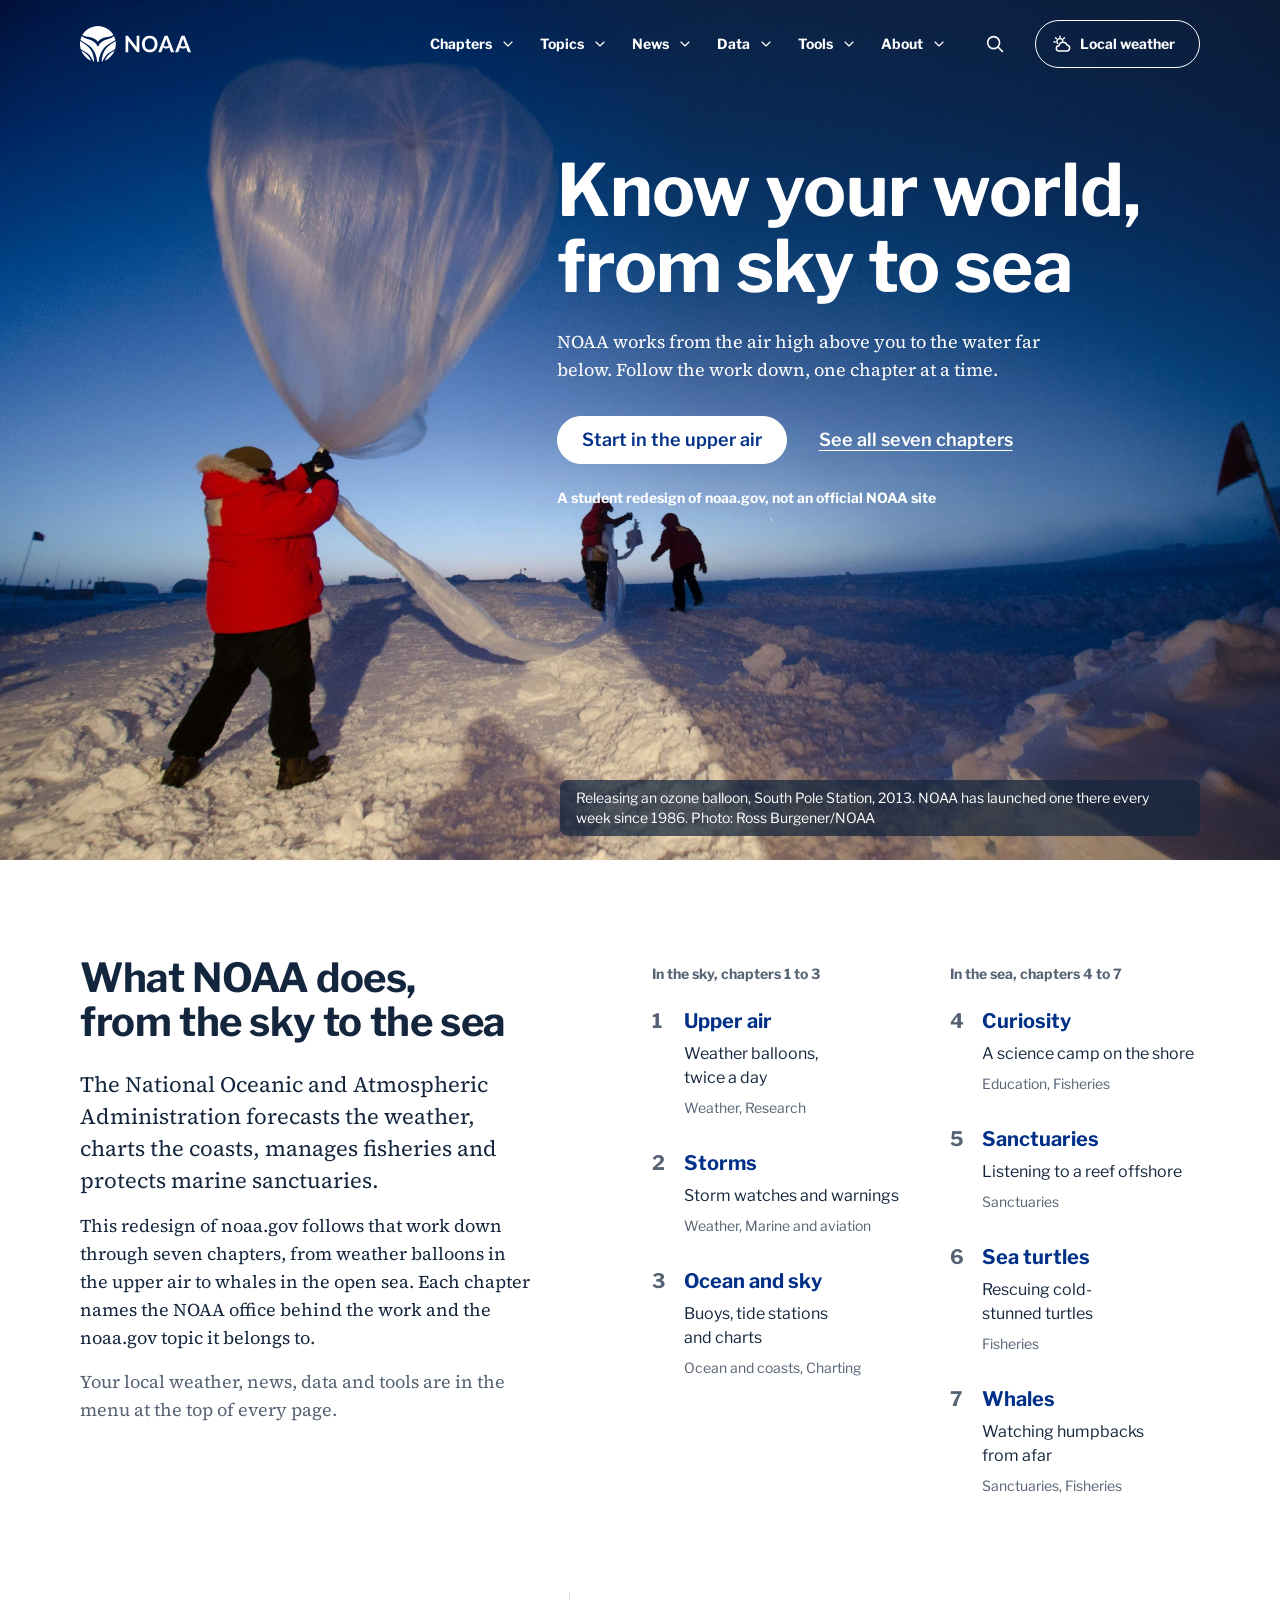
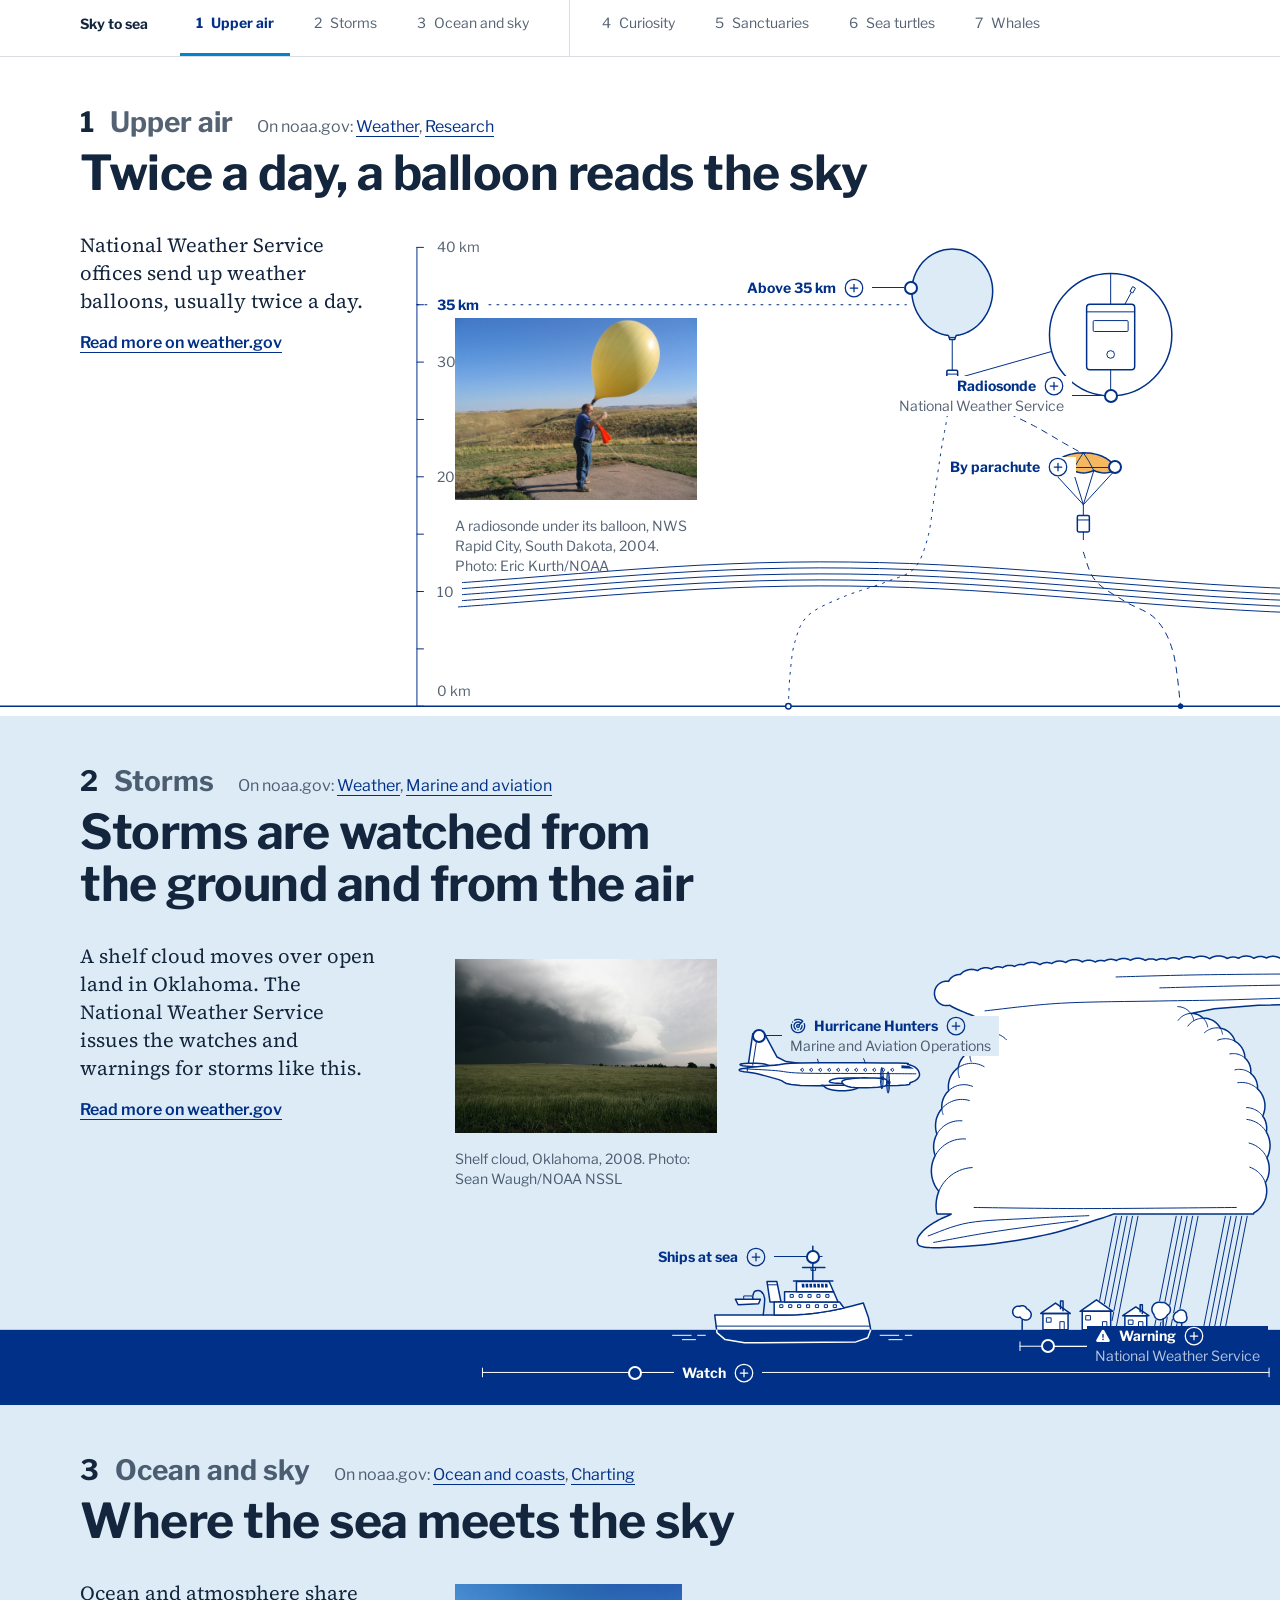
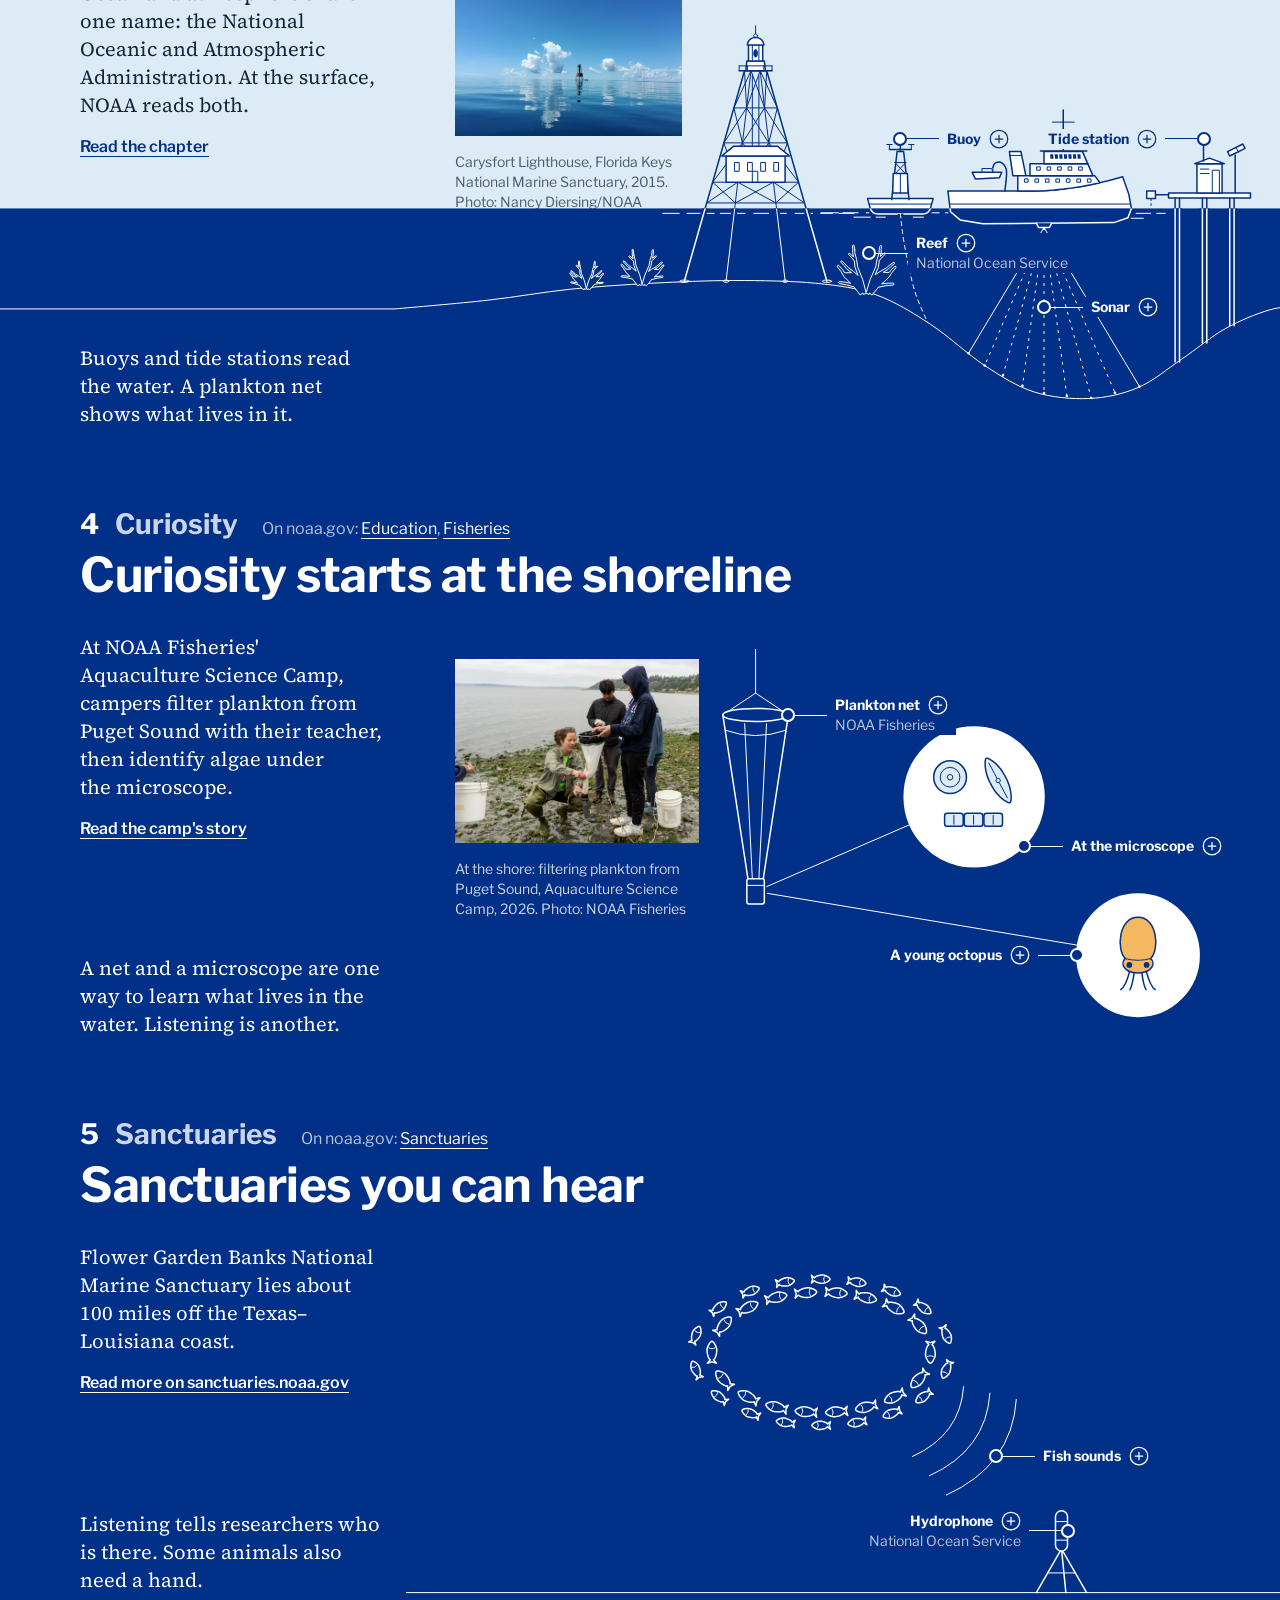
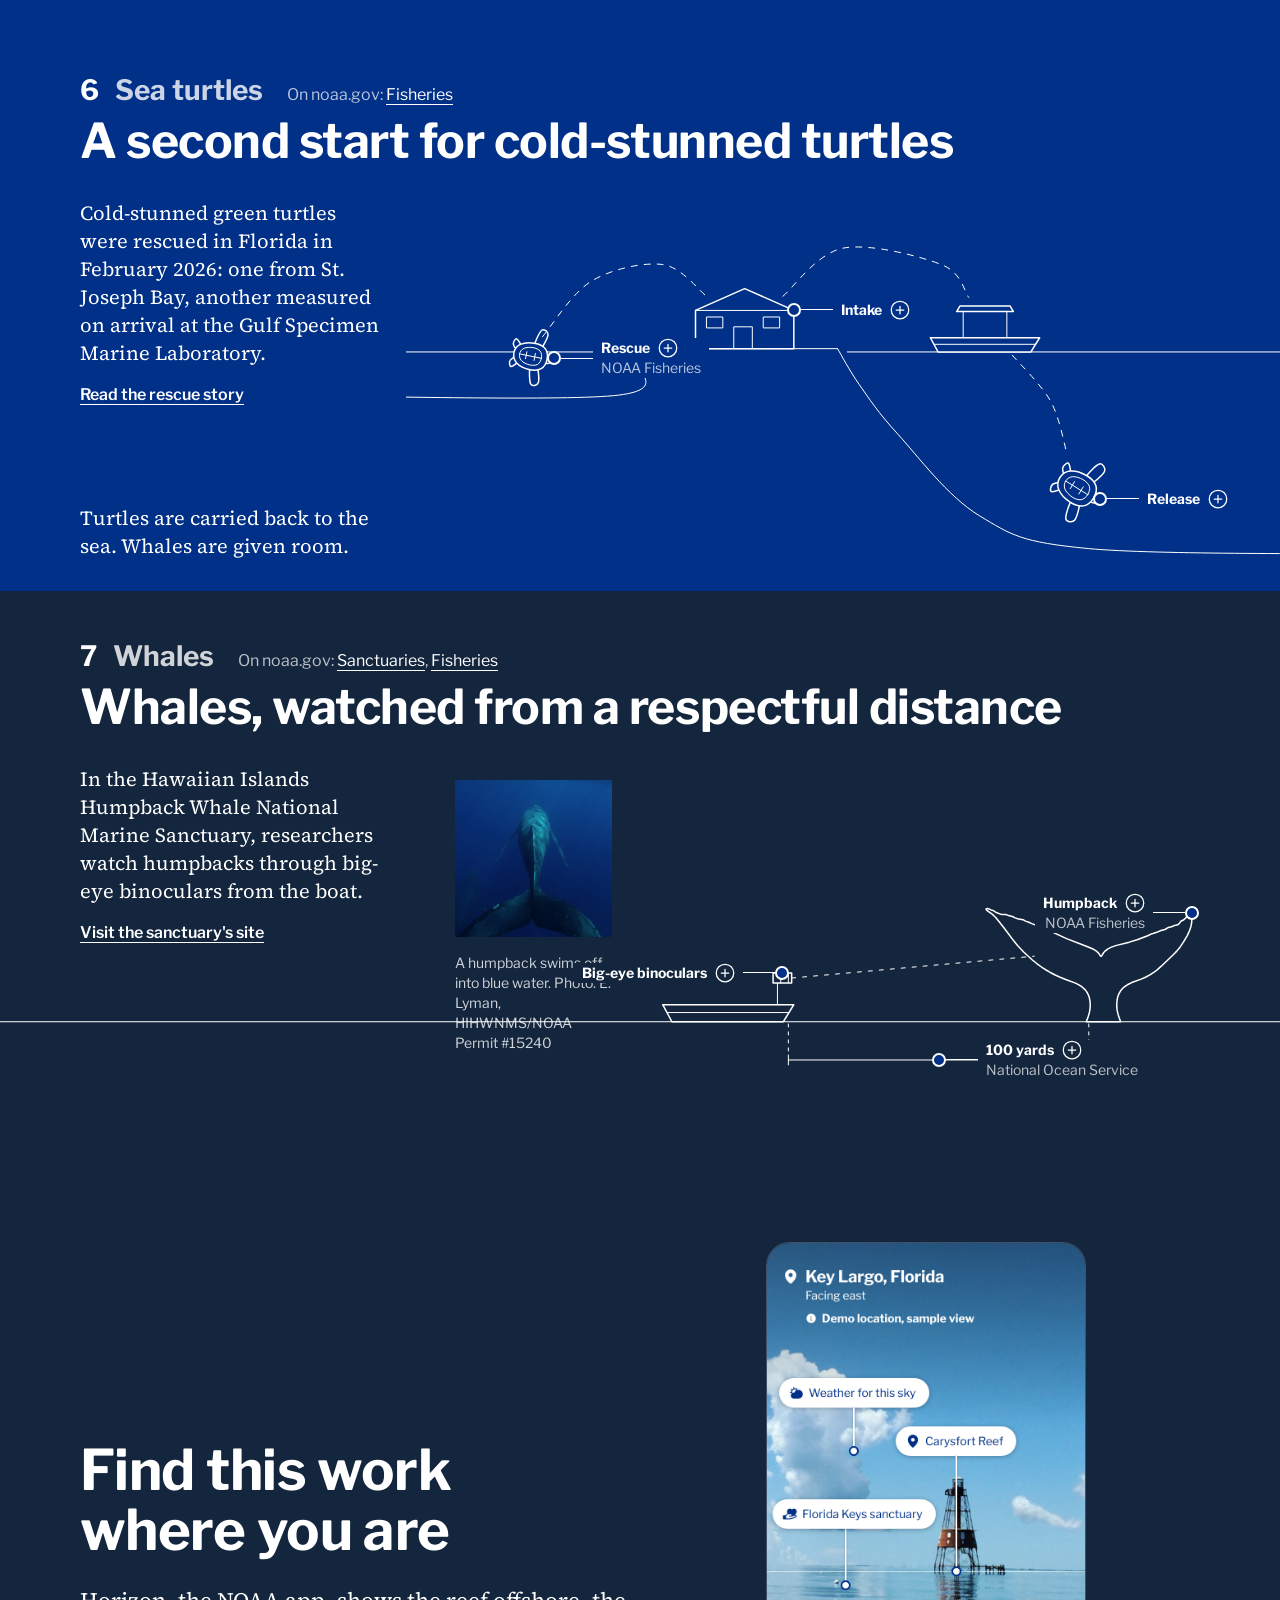
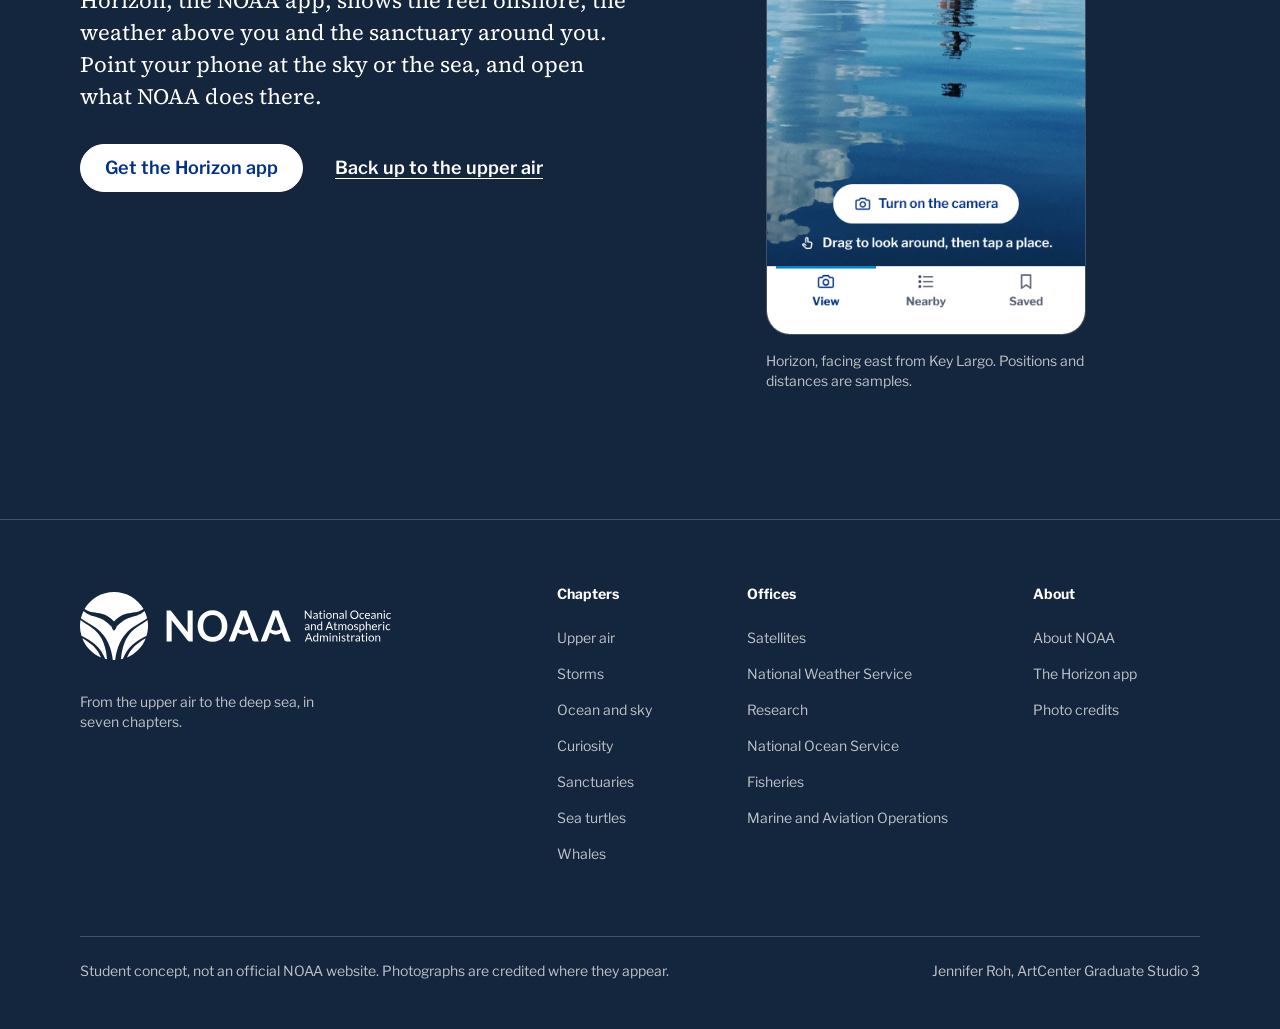
==== commit 4710b518: "Every chapter: labels as a point, a line and words, offices under their work Labels sit on a patch o" ====
--- a/index.html
+++ b/index.html
@@ -175,7 +175,6 @@
       <h2 id="ch1-t" class="t-head">Twice a day, a balloon reads the&nbsp;sky</h2>
       <div class="dsc-intro">
         <p class="t-lead">National Weather Service offices send up weather balloons, usually twice a&nbsp;day.</p>
-        <div class="offices"><p class="office"><b>NOAA</b><i></i><span>National Weather&nbsp;Service</span></p><p class="office"><b>NOAA</b><i></i><span>Research</span></p></div>
         <a class="link dsc-more" href="https://www.weather.gov/upperair/">Read more on weather.gov</a>
       </div>
     </div>
@@ -185,11 +184,11 @@
       <svg class="art art-d" viewBox="0 60 1600 890" aria-hidden="true" focusable="false"><use href="#art-ch1"/><path d="M20 930V90" fill="none" stroke="#003087" stroke-width="1" stroke-linecap="round" stroke-linejoin="round" vector-effect="non-scaling-stroke"/><path d="M20 930h12M20 825h12M20 720h12M20 615h12M20 510h12M20 405h12M20 300h12M20 195h12M20 90h12" fill="none" stroke="#003087" stroke-width="1" stroke-linecap="round" stroke-linejoin="round" vector-effect="non-scaling-stroke"/></svg>
       <svg class="art art-m" viewBox="640 0 820 1000" aria-hidden="true" focusable="false"><use href="#art-ch1"/><path d="M652 930V90" fill="none" stroke="#003087" stroke-width="1" stroke-linecap="round" stroke-linejoin="round" vector-effect="non-scaling-stroke"/><path d="M652 930h12M652 825h12M652 720h12M652 615h12M652 510h12M652 405h12M652 300h12M652 195h12M652 90h12" fill="none" stroke="#003087" stroke-width="1" stroke-linecap="round" stroke-linejoin="round" vector-effect="non-scaling-stroke"/></svg>
       <div class="ax" aria-hidden="true"><span class="base" style="--y: 97.75%">0 km</span><span style="--y: 74.16%">10</span><span style="--y: 50.56%">20</span><span style="--y: 26.97%">30</span><span class="key" style="--y: 15.17%">35 km</span><span style="--y: 3.37%">40 km</span></div>
-      <div class="co" data-side="l" data-card="l" style="--x: 57.75%; --y: 11.69%; --mx: 38.77%; --my: 4.05%"><button class="co-b" type="button" aria-label="1, Above 35 km" aria-expanded="false" aria-controls="card-burst"><span class="co-dot"><span class="co-n">1</span></span><span class="co-line"></span><span class="co-t">Above 35 km<svg class="co-plus" viewBox="0 0 24 24" aria-hidden="true"><circle cx="12" cy="12" r="10.5"/><path d="M12 7.5v9M7.5 12h9"/></svg></span></button><div class="card" id="card-burst" role="region" aria-label="Above 35 km" hidden><button class="card-x" type="button" aria-label="Close"><svg viewBox="0 0 24 24" aria-hidden="true"><path d="M6 6l12 12M18 6L6 18"/></svg></button><h3 class="t-item"><span class="num">Above 35 km</span></h3><p class="t-body">Balloons can rise this high before they&nbsp;burst.</p><a class="link" href="https://www.weather.gov/upperair/">Read more on weather.gov</a></div></div>
-      <div class="co" data-side="r" data-card="l" style="--x: 80.62%; --y: 33.93%; --mx: 78.83%; --my: 7.61%"><button class="co-b" type="button" aria-label="2, Radiosonde" aria-expanded="false" aria-controls="card-sonde"><span class="co-dot"><span class="co-n">2</span></span><span class="co-line"></span><span class="co-t">Radiosonde<svg class="co-plus" viewBox="0 0 24 24" aria-hidden="true"><circle cx="12" cy="12" r="10.5"/><path d="M12 7.5v9M7.5 12h9"/></svg></span></button><div class="card" id="card-sonde" role="region" aria-label="Radiosonde" hidden><button class="card-x" type="button" aria-label="Close"><svg viewBox="0 0 24 24" aria-hidden="true"><path d="M6 6l12 12M18 6L6 18"/></svg></button><h3 class="t-item">Every second, the radiosonde sends</h3><ul class="measures"><li>Pressure</li><li>Temperature</li><li>Humidity</li><li>GPS position</li></ul><p class="t-body">The readings feed the computer models behind your&nbsp;forecast.</p><a class="link" href="https://www.weather.gov/upperair/">Read more on weather.gov</a></div></div>
-      <div class="co" data-side="r" data-card="l" style="--x: 81.09%; --y: 48.60%; --mx: 85.09%; --my: 44.20%"><button class="co-b" type="button" aria-label="3, By parachute" aria-expanded="false" aria-controls="card-chute"><span class="co-dot"><span class="co-n">3</span></span><span class="co-line"></span><span class="co-t">By parachute<svg class="co-plus" viewBox="0 0 24 24" aria-hidden="true"><circle cx="12" cy="12" r="10.5"/><path d="M12 7.5v9M7.5 12h9"/></svg></span></button><div class="card" id="card-chute" role="region" aria-label="By parachute" hidden><button class="card-x" type="button" aria-label="Close"><svg viewBox="0 0 24 24" aria-hidden="true"><path d="M6 6l12 12M18 6L6 18"/></svg></button><h3 class="t-item">By parachute</h3><p class="t-body">After the burst, a small parachute slows the radiosonde on its way&nbsp;down.</p><a class="link" href="https://www.weather.gov/upperair/">Read more on weather.gov</a></div></div>
-    </div>
-    <ol class="co-key"><li><button class="co-k" type="button" aria-expanded="false" aria-controls="card-burst"><span class="co-n">1</span><span class="co-kt">Above 35 km</span><svg class="co-plus" viewBox="0 0 24 24" aria-hidden="true"><circle cx="12" cy="12" r="10.5"/><path d="M12 7.5v9M7.5 12h9"/></svg></button></li><li><button class="co-k" type="button" aria-expanded="false" aria-controls="card-sonde"><span class="co-n">2</span><span class="co-kt">Radiosonde</span><svg class="co-plus" viewBox="0 0 24 24" aria-hidden="true"><circle cx="12" cy="12" r="10.5"/><path d="M12 7.5v9M7.5 12h9"/></svg></button></li><li><button class="co-k" type="button" aria-expanded="false" aria-controls="card-chute"><span class="co-n">3</span><span class="co-kt">By parachute</span><svg class="co-plus" viewBox="0 0 24 24" aria-hidden="true"><circle cx="12" cy="12" r="10.5"/><path d="M12 7.5v9M7.5 12h9"/></svg></button></li></ol>
+      <div class="co" data-side="l" data-card="l" style="--x: 57.75%; --y: 11.69%; --mx: 38.77%; --my: 4.05%"><button class="co-b" type="button" aria-label="1, Above 35 km" aria-expanded="false" aria-controls="card-burst"><span class="co-dot"><span class="co-n">1</span></span><span class="co-line"></span><span class="co-t"><span class="co-m">Above 35 km<svg class="co-plus" viewBox="0 0 24 24" aria-hidden="true"><circle cx="12" cy="12" r="10.5"/><path d="M12 7.5v9M7.5 12h9"/></svg></span></span></button><div class="card" id="card-burst" role="region" aria-label="Above 35 km" hidden><button class="card-x" type="button" aria-label="Close"><svg viewBox="0 0 24 24" aria-hidden="true"><path d="M6 6l12 12M18 6L6 18"/></svg></button><h3 class="t-item"><span class="num">Above 35 km</span></h3><p class="t-body">Balloons can rise this high before they&nbsp;burst.</p><a class="link" href="https://www.weather.gov/upperair/">Read more on weather.gov</a></div></div>
+      <div class="co" data-side="r" data-card="l" style="--x: 80.62%; --y: 33.93%; --mx: 78.83%; --my: 7.61%"><button class="co-b" type="button" aria-label="2, Radiosonde, National Weather Service" aria-expanded="false" aria-controls="card-sonde"><span class="co-dot"><span class="co-n">2</span></span><span class="co-line"></span><span class="co-t"><span class="co-m">Radiosonde<svg class="co-plus" viewBox="0 0 24 24" aria-hidden="true"><circle cx="12" cy="12" r="10.5"/><path d="M12 7.5v9M7.5 12h9"/></svg></span> <span class="co-o">National Weather&nbsp;Service</span></span></button><div class="card" id="card-sonde" role="region" aria-label="Radiosonde" hidden><button class="card-x" type="button" aria-label="Close"><svg viewBox="0 0 24 24" aria-hidden="true"><path d="M6 6l12 12M18 6L6 18"/></svg></button><h3 class="t-item">Every second, the radiosonde sends</h3><ul class="measures"><li>Pressure</li><li>Temperature</li><li>Humidity</li><li>GPS position</li></ul><p class="t-body">The readings feed the computer models behind your&nbsp;forecast.</p><p class="org">NOAA National Weather&nbsp;Service</p><a class="link" href="https://www.weather.gov/upperair/">Read more on weather.gov</a></div></div>
+      <div class="co" data-side="r" data-card="l" style="--x: 81.09%; --y: 48.60%; --mx: 85.09%; --my: 44.20%"><button class="co-b" type="button" aria-label="3, By parachute" aria-expanded="false" aria-controls="card-chute"><span class="co-dot"><span class="co-n">3</span></span><span class="co-line"></span><span class="co-t"><span class="co-m">By parachute<svg class="co-plus" viewBox="0 0 24 24" aria-hidden="true"><circle cx="12" cy="12" r="10.5"/><path d="M12 7.5v9M7.5 12h9"/></svg></span></span></button><div class="card" id="card-chute" role="region" aria-label="By parachute" hidden><button class="card-x" type="button" aria-label="Close"><svg viewBox="0 0 24 24" aria-hidden="true"><path d="M6 6l12 12M18 6L6 18"/></svg></button><h3 class="t-item">By parachute</h3><p class="t-body">After the burst, a small parachute slows the radiosonde on its way&nbsp;down.</p><a class="link" href="https://www.weather.gov/upperair/">Read more on weather.gov</a></div></div>
+    </div>
+    <ol class="co-key"><li><button class="co-k" type="button" aria-expanded="false" aria-controls="card-burst"><span class="co-n">1</span><span class="co-kt">Above 35 km</span><svg class="co-plus" viewBox="0 0 24 24" aria-hidden="true"><circle cx="12" cy="12" r="10.5"/><path d="M12 7.5v9M7.5 12h9"/></svg></button></li><li><button class="co-k" type="button" aria-expanded="false" aria-controls="card-sonde"><span class="co-n">2</span><span class="co-kt">Radiosonde <span class="co-o">National Weather&nbsp;Service</span></span><svg class="co-plus" viewBox="0 0 24 24" aria-hidden="true"><circle cx="12" cy="12" r="10.5"/><path d="M12 7.5v9M7.5 12h9"/></svg></button></li><li><button class="co-k" type="button" aria-expanded="false" aria-controls="card-chute"><span class="co-n">3</span><span class="co-kt">By parachute</span><svg class="co-plus" viewBox="0 0 24 24" aria-hidden="true"><circle cx="12" cy="12" r="10.5"/><path d="M12 7.5v9M7.5 12h9"/></svg></button></li></ol>
     <figure class="inset" style="--l: 5.56%; --t: 17.98%; --w: 27.75%">
       <div class="ph"><img src="images/nws-radiosonde-yellow-balloon.jpg" alt="A National Weather Service technician holds a radiosonde under a yellow weather balloon on open grassland"></div>
       <figcaption class="cap">A radiosonde under its balloon, NWS Rapid City, South Dakota, 2004. <span class="credit">Photo: Eric&nbsp;Kurth/NOAA</span></figcaption>
@@ -234,7 +233,6 @@
       <h2 id="ch3-t" class="t-head">Where the sea meets the&nbsp;sky</h2>
       <div class="dsc-intro">
         <p class="t-lead">Ocean and atmosphere share one name: the National Oceanic and Atmospheric Administration. At the surface, NOAA reads&nbsp;both.</p>
-        <div class="offices"><p class="office"><b>NOAA</b><i></i><span>National Ocean&nbsp;Service</span></p><p class="office"><b>NOAA</b><i></i><span>National Weather&nbsp;Service</span></p></div>
         <a class="link dsc-more" href="ocean-and-sky.html" aria-label="Read the chapter: Ocean and sky">Read the chapter</a>
       </div>
     </div>
@@ -243,12 +241,12 @@
     <div class="stage">
       <svg class="art art-d" viewBox="0 0 1600 880" aria-hidden="true" focusable="false"><use href="#art-ch3"/></svg>
       <svg class="art art-m" viewBox="480 0 1080 880" aria-hidden="true" focusable="false"><use href="#art-ch3"/></svg>
-      <div class="co up dark" data-side="r" data-card="r" style="--x: 53.00%; --y: 56.92%; --mx: 32.32%; --my: 75.49%"><button class="co-b" type="button" aria-label="1, Reef" aria-expanded="false" aria-controls="card-reef"><span class="co-dot"><span class="co-n">1</span></span><span class="co-line"></span><span class="co-t">Reef<svg class="co-plus" viewBox="0 0 24 24" aria-hidden="true"><circle cx="12" cy="12" r="10.5"/><path d="M12 7.5v9M7.5 12h9"/></svg></span></button><div class="card" id="card-reef" role="region" aria-label="Reef" hidden><button class="card-x" type="button" aria-label="Close"><svg viewBox="0 0 24 24" aria-hidden="true"><path d="M6 6l12 12M18 6L6 18"/></svg></button><figure><div class="ph"><img src="images/coral-replanting-carysfort.jpg" alt="Two divers fix pieces of staghorn coral to the reef with their hands" loading="lazy"></div><figcaption class="cap">Divers replant staghorn coral, Carysfort Reef, 2018. <span class="credit">Photo: A. Neufeld/Coral Restoration Foundation</span></figcaption></figure><h3 class="t-item">Back to the reef</h3><p class="t-body">Carysfort Lighthouse stands over Carysfort Reef. Below the surface, nursery-grown corals go back onto Florida Keys reefs piece by piece, fixed in place with marine&nbsp;epoxy.</p><p class="t-body">In 2018, divers replanted staghorn coral&nbsp;here.</p><p class="office"><b>NOAA</b><i></i><span>National Ocean Service, with&nbsp;partners</span></p><a class="link" href="ocean-and-sky.html#reef">Read Back to the reef</a></div></div>
-      <div class="co" data-side="r" data-card="r" style="--x: 56.56%; --y: 33.18%; --mx: 38.84%; --my: 23.74%"><button class="co-b" type="button" aria-label="2, Buoy" aria-expanded="false" aria-controls="card-buoy"><span class="co-dot"><span class="co-n">2</span></span><span class="co-line"></span><span class="co-t">Buoy<svg class="co-plus" viewBox="0 0 24 24" aria-hidden="true"><circle cx="12" cy="12" r="10.5"/><path d="M12 7.5v9M7.5 12h9"/></svg></span></button><div class="card" id="card-buoy" role="region" aria-label="Buoy" hidden><button class="card-x" type="button" aria-label="Close"><svg viewBox="0 0 24 24" aria-hidden="true"><path d="M6 6l12 12M18 6L6 18"/></svg></button><figure><div class="ph"><img src="images/buoy-44008.jpg" alt="A yellow NOAA weather buoy on grey open sea" loading="lazy"></div><figcaption class="cap">Buoy 44008, southeast of Nantucket, 2025. <span class="credit">Photo: James Elliott, NOAA NDBC</span></figcaption></figure><h3 class="t-item">A buoy that reports to everyone</h3><p class="t-body">It reports wind, waves and water temperature, online for anyone to&nbsp;read.</p><a class="link" href="ocean-and-sky.html#buoy">Read about the buoy</a></div></div>
-      <div class="co up dark" data-side="r" data-card="l" style="--x: 73.00%; --y: 68.18%; --mx: 63.70%; --my: 68.18%"><button class="co-b" type="button" aria-label="3, Sonar" aria-expanded="false" aria-controls="card-sonar"><span class="co-dot"><span class="co-n">3</span></span><span class="co-line"></span><span class="co-t">Sonar<svg class="co-plus" viewBox="0 0 24 24" aria-hidden="true"><circle cx="12" cy="12" r="10.5"/><path d="M12 7.5v9M7.5 12h9"/></svg></span></button><div class="card" id="card-sonar" role="region" aria-label="Sonar" hidden><button class="card-x" type="button" aria-label="Close"><svg viewBox="0 0 24 24" aria-hidden="true"><path d="M6 6l12 12M18 6L6 18"/></svg></button><figure><div class="ph"><img src="images/thomas-jefferson-side-scan.jpg" alt="A crew member on the stern of a NOAA ship, the Manhattan skyline behind" loading="lazy"></div><figcaption class="cap">NOAA Ship Thomas Jefferson, Hudson River, New York, 2012. <span class="credit">Photo: NOAA's National Ocean Service (CC BY 2.0)</span></figcaption></figure><h3 class="t-item">Charts start with sound</h3><p class="t-body">Before a nautical chart is drawn, a ship surveys the seafloor with&nbsp;sonar.</p><a class="link" href="ocean-and-sky.html#charts">Read about the charts</a></div></div>
-      <div class="co" data-side="l" data-card="l" style="--x: 91.25%; --y: 33.18%; --mx: 90.48%; --my: 23.77%"><button class="co-b" type="button" aria-label="4, Tide station" aria-expanded="false" aria-controls="card-tide"><span class="co-dot"><span class="co-n">4</span></span><span class="co-line"></span><span class="co-t">Tide station<svg class="co-plus" viewBox="0 0 24 24" aria-hidden="true"><circle cx="12" cy="12" r="10.5"/><path d="M12 7.5v9M7.5 12h9"/></svg></span></button><div class="card" id="card-tide" role="region" aria-label="Tide station" hidden><button class="card-x" type="button" aria-label="Close"><svg viewBox="0 0 24 24" aria-hidden="true"><path d="M6 6l12 12M18 6L6 18"/></svg></button><figure><div class="ph"><img src="images/tide-station-baltimore.jpg" alt="A white NOAA tide station enclosure at the edge of a pier" loading="lazy"></div><figcaption class="cap">Station 8574680, Baltimore, Maryland. <span class="credit">Photo: NOAA</span></figcaption></figure><h3 class="t-item">The water level, every six minutes</h3><p class="t-body">A tide station on a pier measures it, and NOAA publishes the station's&nbsp;predictions.</p><a class="link" href="ocean-and-sky.html#tide">Read about the tide station</a></div></div>
-    </div>
-    <ol class="co-key"><li><button class="co-k" type="button" aria-expanded="false" aria-controls="card-reef"><span class="co-n">1</span><span class="co-kt">Reef</span><svg class="co-plus" viewBox="0 0 24 24" aria-hidden="true"><circle cx="12" cy="12" r="10.5"/><path d="M12 7.5v9M7.5 12h9"/></svg></button></li><li><button class="co-k" type="button" aria-expanded="false" aria-controls="card-buoy"><span class="co-n">2</span><span class="co-kt">Buoy</span><svg class="co-plus" viewBox="0 0 24 24" aria-hidden="true"><circle cx="12" cy="12" r="10.5"/><path d="M12 7.5v9M7.5 12h9"/></svg></button></li><li><button class="co-k" type="button" aria-expanded="false" aria-controls="card-sonar"><span class="co-n">3</span><span class="co-kt">Sonar</span><svg class="co-plus" viewBox="0 0 24 24" aria-hidden="true"><circle cx="12" cy="12" r="10.5"/><path d="M12 7.5v9M7.5 12h9"/></svg></button></li><li><button class="co-k" type="button" aria-expanded="false" aria-controls="card-tide"><span class="co-n">4</span><span class="co-kt">Tide station</span><svg class="co-plus" viewBox="0 0 24 24" aria-hidden="true"><circle cx="12" cy="12" r="10.5"/><path d="M12 7.5v9M7.5 12h9"/></svg></button></li></ol>
+      <div class="co up dark" data-side="r" data-card="r" style="--x: 53.00%; --y: 56.92%; --mx: 32.32%; --my: 75.49%"><button class="co-b" type="button" aria-label="1, Reef, National Ocean Service" aria-expanded="false" aria-controls="card-reef"><span class="co-dot"><span class="co-n">1</span></span><span class="co-line"></span><span class="co-t"><span class="co-m">Reef<svg class="co-plus" viewBox="0 0 24 24" aria-hidden="true"><circle cx="12" cy="12" r="10.5"/><path d="M12 7.5v9M7.5 12h9"/></svg></span> <span class="co-o">National Ocean&nbsp;Service</span></span></button><div class="card" id="card-reef" role="region" aria-label="Reef" hidden><button class="card-x" type="button" aria-label="Close"><svg viewBox="0 0 24 24" aria-hidden="true"><path d="M6 6l12 12M18 6L6 18"/></svg></button><figure><div class="ph"><img src="images/coral-replanting-carysfort.jpg" alt="Two divers fix pieces of staghorn coral to the reef with their hands" loading="lazy"></div><figcaption class="cap">Divers replant staghorn coral, Carysfort Reef, 2018. <span class="credit">Photo: A. Neufeld/Coral Restoration Foundation</span></figcaption></figure><h3 class="t-item">Back to the reef</h3><p class="t-body">Carysfort Lighthouse stands over Carysfort Reef. Below the surface, nursery-grown corals go back onto Florida Keys reefs piece by piece, fixed in place with marine&nbsp;epoxy.</p><p class="t-body">In 2018, divers replanted staghorn coral&nbsp;here.</p><p class="org">NOAA National Ocean Service, with&nbsp;partners</p><a class="link" href="ocean-and-sky.html#reef">Read Back to the reef</a></div></div>
+      <div class="co" data-side="r" data-card="r" style="--x: 56.56%; --y: 33.18%; --mx: 38.84%; --my: 23.74%"><button class="co-b" type="button" aria-label="2, Buoy" aria-expanded="false" aria-controls="card-buoy"><span class="co-dot"><span class="co-n">2</span></span><span class="co-line"></span><span class="co-t"><span class="co-m">Buoy<svg class="co-plus" viewBox="0 0 24 24" aria-hidden="true"><circle cx="12" cy="12" r="10.5"/><path d="M12 7.5v9M7.5 12h9"/></svg></span></span></button><div class="card" id="card-buoy" role="region" aria-label="Buoy" hidden><button class="card-x" type="button" aria-label="Close"><svg viewBox="0 0 24 24" aria-hidden="true"><path d="M6 6l12 12M18 6L6 18"/></svg></button><figure><div class="ph"><img src="images/buoy-44008.jpg" alt="A yellow NOAA weather buoy on grey open sea" loading="lazy"></div><figcaption class="cap">Buoy 44008, southeast of Nantucket, 2025. <span class="credit">Photo: James Elliott, NOAA NDBC</span></figcaption></figure><h3 class="t-item">A buoy that reports to everyone</h3><p class="t-body">It reports wind, waves and water temperature, online for anyone to&nbsp;read.</p><p class="org">NOAA National Weather&nbsp;Service</p><a class="link" href="ocean-and-sky.html#buoy">Read about the buoy</a></div></div>
+      <div class="co up dark" data-side="r" data-card="l" style="--x: 73.00%; --y: 68.18%; --mx: 63.70%; --my: 68.18%"><button class="co-b" type="button" aria-label="3, Sonar" aria-expanded="false" aria-controls="card-sonar"><span class="co-dot"><span class="co-n">3</span></span><span class="co-line"></span><span class="co-t"><span class="co-m">Sonar<svg class="co-plus" viewBox="0 0 24 24" aria-hidden="true"><circle cx="12" cy="12" r="10.5"/><path d="M12 7.5v9M7.5 12h9"/></svg></span></span></button><div class="card" id="card-sonar" role="region" aria-label="Sonar" hidden><button class="card-x" type="button" aria-label="Close"><svg viewBox="0 0 24 24" aria-hidden="true"><path d="M6 6l12 12M18 6L6 18"/></svg></button><figure><div class="ph"><img src="images/thomas-jefferson-side-scan.jpg" alt="A crew member on the stern of a NOAA ship, the Manhattan skyline behind" loading="lazy"></div><figcaption class="cap">NOAA Ship Thomas Jefferson, Hudson River, New York, 2012. <span class="credit">Photo: NOAA's National Ocean Service (CC BY 2.0)</span></figcaption></figure><h3 class="t-item">Charts start with sound</h3><p class="t-body">Before a nautical chart is drawn, a ship surveys the seafloor with&nbsp;sonar.</p><a class="link" href="ocean-and-sky.html#charts">Read about the charts</a></div></div>
+      <div class="co" data-side="l" data-card="l" style="--x: 91.25%; --y: 33.18%; --mx: 90.48%; --my: 23.77%"><button class="co-b" type="button" aria-label="4, Tide station" aria-expanded="false" aria-controls="card-tide"><span class="co-dot"><span class="co-n">4</span></span><span class="co-line"></span><span class="co-t"><span class="co-m">Tide station<svg class="co-plus" viewBox="0 0 24 24" aria-hidden="true"><circle cx="12" cy="12" r="10.5"/><path d="M12 7.5v9M7.5 12h9"/></svg></span></span></button><div class="card" id="card-tide" role="region" aria-label="Tide station" hidden><button class="card-x" type="button" aria-label="Close"><svg viewBox="0 0 24 24" aria-hidden="true"><path d="M6 6l12 12M18 6L6 18"/></svg></button><figure><div class="ph"><img src="images/tide-station-baltimore.jpg" alt="A white NOAA tide station enclosure at the edge of a pier" loading="lazy"></div><figcaption class="cap">Station 8574680, Baltimore, Maryland. <span class="credit">Photo: NOAA</span></figcaption></figure><h3 class="t-item">The water level, every six minutes</h3><p class="t-body">A tide station on a pier measures it, and NOAA publishes the station's&nbsp;predictions.</p><a class="link" href="ocean-and-sky.html#tide">Read about the tide station</a></div></div>
+    </div>
+    <ol class="co-key"><li><button class="co-k" type="button" aria-expanded="false" aria-controls="card-reef"><span class="co-n">1</span><span class="co-kt">Reef <span class="co-o">National Ocean&nbsp;Service</span></span><svg class="co-plus" viewBox="0 0 24 24" aria-hidden="true"><circle cx="12" cy="12" r="10.5"/><path d="M12 7.5v9M7.5 12h9"/></svg></button></li><li><button class="co-k" type="button" aria-expanded="false" aria-controls="card-buoy"><span class="co-n">2</span><span class="co-kt">Buoy</span><svg class="co-plus" viewBox="0 0 24 24" aria-hidden="true"><circle cx="12" cy="12" r="10.5"/><path d="M12 7.5v9M7.5 12h9"/></svg></button></li><li><button class="co-k" type="button" aria-expanded="false" aria-controls="card-sonar"><span class="co-n">3</span><span class="co-kt">Sonar</span><svg class="co-plus" viewBox="0 0 24 24" aria-hidden="true"><circle cx="12" cy="12" r="10.5"/><path d="M12 7.5v9M7.5 12h9"/></svg></button></li><li><button class="co-k" type="button" aria-expanded="false" aria-controls="card-tide"><span class="co-n">4</span><span class="co-kt">Tide station</span><svg class="co-plus" viewBox="0 0 24 24" aria-hidden="true"><circle cx="12" cy="12" r="10.5"/><path d="M12 7.5v9M7.5 12h9"/></svg></button></li></ol>
     <figure class="inset" style="--l: 5.56%; --t: 1%; --w: 26%">
       <div class="ph"><img src="images/carysfort-lighthouse.jpg" alt="Carysfort Lighthouse stands on a flat calm sea under a blue sky with small clouds, its reflection in the water"></div>
       <figcaption class="cap">Carysfort Lighthouse, Florida Keys National Marine Sanctuary, 2015. <span class="credit">Photo: Nancy&nbsp;Diersing/NOAA</span></figcaption>
@@ -265,7 +263,6 @@
       <h2 id="ch4-t" class="t-head">Curiosity starts at the&nbsp;shoreline</h2>
       <div class="dsc-intro">
         <p class="t-lead">At NOAA Fisheries' Aquaculture Science Camp, campers filter plankton from Puget Sound with their teacher, then identify algae under the&nbsp;microscope.</p>
-        <div class="offices"><p class="office"><b>NOAA</b><i></i><span>Fisheries</span></p></div>
         <a class="link dsc-more" href="https://www.fisheries.noaa.gov/feature-story/photo-story-cultivating-curiosity-noaas-aquaculture-science-camp">Read the camp's story</a>
       </div>
     </div>
@@ -274,11 +271,11 @@
     <div class="stage">
       <svg class="art art-d" viewBox="0 0 1600 800" aria-hidden="true" focusable="false"><use href="#art-ch4"/></svg>
       <svg class="art art-m" viewBox="560 0 900 800" aria-hidden="true" focusable="false"><use href="#art-ch4"/></svg>
-      <div class="co dark" data-side="r" data-card="r" style="--x: 43.75%; --y: 18.75%; --mx: 23.17%; --my: 18.23%"><button class="co-b" type="button" aria-label="1, Plankton net" aria-expanded="false" aria-controls="card-net"><span class="co-dot"><span class="co-n">1</span></span><span class="co-line"></span><span class="co-t">Plankton net<svg class="co-plus" viewBox="0 0 24 24" aria-hidden="true"><circle cx="12" cy="12" r="10.5"/><path d="M12 7.5v9M7.5 12h9"/></svg></span></button><div class="card" id="card-net" role="region" aria-label="Plankton net" hidden><button class="card-x" type="button" aria-label="Close"><svg viewBox="0 0 24 24" aria-hidden="true"><path d="M6 6l12 12M18 6L6 18"/></svg></button><h3 class="t-item">At the shore</h3><p class="t-body">Campers filter plankton from Puget Sound with their teacher, at NOAA Fisheries' Aquaculture Science&nbsp;Camp.</p><p class="office"><b>NOAA</b><i></i><span>Fisheries</span></p><a class="link" href="https://www.fisheries.noaa.gov/feature-story/photo-story-cultivating-curiosity-noaas-aquaculture-science-camp">Read the camp's story</a></div></div>
-      <div class="co dark" data-side="r" data-card="l" style="--x: 70.66%; --y: 48.81%; --mx: 52.26%; --my: 12.78%"><button class="co-b" type="button" aria-label="2, At the microscope" aria-expanded="false" aria-controls="card-algae"><span class="co-dot"><span class="co-n">2</span></span><span class="co-line"></span><span class="co-t">At the microscope<svg class="co-plus" viewBox="0 0 24 24" aria-hidden="true"><circle cx="12" cy="12" r="10.5"/><path d="M12 7.5v9M7.5 12h9"/></svg></span></button><div class="card" id="card-algae" role="region" aria-label="At the microscope" hidden><button class="card-x" type="button" aria-label="Close"><svg viewBox="0 0 24 24" aria-hidden="true"><path d="M6 6l12 12M18 6L6 18"/></svg></button><figure><div class="ph"><img src="images/camp-microscope.jpg" alt="A camper looks through a microscope" loading="lazy"></div><figcaption class="cap">At the microscope: identifying algae. <span class="credit">Photo: NOAA Fisheries</span></figcaption></figure><h3 class="t-item">At the microscope</h3><p class="t-body">Then the campers identify algae under the&nbsp;microscope.</p><a class="link" href="https://www.fisheries.noaa.gov/feature-story/photo-story-cultivating-curiosity-noaas-aquaculture-science-camp">Read the camp's story</a></div></div>
-      <div class="co up dark" data-side="l" data-card="l" style="--x: 76.75%; --y: 73.75%; --mx: 86.21%; --my: 51.02%"><button class="co-b" type="button" aria-label="3, A young octopus" aria-expanded="false" aria-controls="card-octopus"><span class="co-dot"><span class="co-n">3</span></span><span class="co-line"></span><span class="co-t">A young octopus<svg class="co-plus" viewBox="0 0 24 24" aria-hidden="true"><circle cx="12" cy="12" r="10.5"/><path d="M12 7.5v9M7.5 12h9"/></svg></span></button><div class="card" id="card-octopus" role="region" aria-label="A young octopus" hidden><button class="card-x" type="button" aria-label="Close"><svg viewBox="0 0 24 24" aria-hidden="true"><path d="M6 6l12 12M18 6L6 18"/></svg></button><figure><div class="ph"><img src="images/octopus-zooplankton.jpg" alt="A tiny translucent young octopus under the microscope" loading="lazy" style="object-position: 50% 40%"></div><figcaption class="cap">A young octopus. <span class="credit">Photo: Matt Wilson/Jay Clark, NOAA Fisheries</span></figcaption></figure><h3 class="t-item">A young octopus</h3><p class="t-body">A plankton net can bring up more than plankton: this young octopus came from&nbsp;one.</p><a class="link" href="https://www.fisheries.noaa.gov/feature-story/photo-story-cultivating-curiosity-noaas-aquaculture-science-camp">Read the camp's story</a></div></div>
-    </div>
-    <ol class="co-key"><li><button class="co-k" type="button" aria-expanded="false" aria-controls="card-net"><span class="co-n">1</span><span class="co-kt">Plankton net</span><svg class="co-plus" viewBox="0 0 24 24" aria-hidden="true"><circle cx="12" cy="12" r="10.5"/><path d="M12 7.5v9M7.5 12h9"/></svg></button></li><li><button class="co-k" type="button" aria-expanded="false" aria-controls="card-algae"><span class="co-n">2</span><span class="co-kt">At the microscope</span><svg class="co-plus" viewBox="0 0 24 24" aria-hidden="true"><circle cx="12" cy="12" r="10.5"/><path d="M12 7.5v9M7.5 12h9"/></svg></button></li><li><button class="co-k" type="button" aria-expanded="false" aria-controls="card-octopus"><span class="co-n">3</span><span class="co-kt">A young octopus</span><svg class="co-plus" viewBox="0 0 24 24" aria-hidden="true"><circle cx="12" cy="12" r="10.5"/><path d="M12 7.5v9M7.5 12h9"/></svg></button></li></ol>
+      <div class="co dark" data-side="r" data-card="r" style="--x: 43.75%; --y: 18.75%; --mx: 23.17%; --my: 18.23%"><button class="co-b" type="button" aria-label="1, Plankton net, NOAA Fisheries" aria-expanded="false" aria-controls="card-net"><span class="co-dot"><span class="co-n">1</span></span><span class="co-line"></span><span class="co-t"><span class="co-m">Plankton net<svg class="co-plus" viewBox="0 0 24 24" aria-hidden="true"><circle cx="12" cy="12" r="10.5"/><path d="M12 7.5v9M7.5 12h9"/></svg></span> <span class="co-o">NOAA&nbsp;Fisheries</span></span></button><div class="card" id="card-net" role="region" aria-label="Plankton net" hidden><button class="card-x" type="button" aria-label="Close"><svg viewBox="0 0 24 24" aria-hidden="true"><path d="M6 6l12 12M18 6L6 18"/></svg></button><h3 class="t-item">At the shore</h3><p class="t-body">Campers filter plankton from Puget Sound with their teacher, at NOAA Fisheries' Aquaculture Science&nbsp;Camp.</p><p class="org">NOAA Fisheries</p><a class="link" href="https://www.fisheries.noaa.gov/feature-story/photo-story-cultivating-curiosity-noaas-aquaculture-science-camp">Read the camp's story</a></div></div>
+      <div class="co dark" data-side="r" data-card="l" style="--x: 70.66%; --y: 48.81%; --mx: 52.26%; --my: 12.78%"><button class="co-b" type="button" aria-label="2, At the microscope" aria-expanded="false" aria-controls="card-algae"><span class="co-dot"><span class="co-n">2</span></span><span class="co-line"></span><span class="co-t"><span class="co-m">At the microscope<svg class="co-plus" viewBox="0 0 24 24" aria-hidden="true"><circle cx="12" cy="12" r="10.5"/><path d="M12 7.5v9M7.5 12h9"/></svg></span></span></button><div class="card" id="card-algae" role="region" aria-label="At the microscope" hidden><button class="card-x" type="button" aria-label="Close"><svg viewBox="0 0 24 24" aria-hidden="true"><path d="M6 6l12 12M18 6L6 18"/></svg></button><figure><div class="ph"><img src="images/camp-microscope.jpg" alt="A camper looks through a microscope" loading="lazy"></div><figcaption class="cap">At the microscope: identifying algae. <span class="credit">Photo: NOAA Fisheries</span></figcaption></figure><h3 class="t-item">At the microscope</h3><p class="t-body">Then the campers identify algae under the&nbsp;microscope.</p><a class="link" href="https://www.fisheries.noaa.gov/feature-story/photo-story-cultivating-curiosity-noaas-aquaculture-science-camp">Read the camp's story</a></div></div>
+      <div class="co up dark" data-side="l" data-card="l" style="--x: 76.75%; --y: 73.75%; --mx: 86.21%; --my: 51.02%"><button class="co-b" type="button" aria-label="3, A young octopus" aria-expanded="false" aria-controls="card-octopus"><span class="co-dot"><span class="co-n">3</span></span><span class="co-line"></span><span class="co-t"><span class="co-m">A young octopus<svg class="co-plus" viewBox="0 0 24 24" aria-hidden="true"><circle cx="12" cy="12" r="10.5"/><path d="M12 7.5v9M7.5 12h9"/></svg></span></span></button><div class="card" id="card-octopus" role="region" aria-label="A young octopus" hidden><button class="card-x" type="button" aria-label="Close"><svg viewBox="0 0 24 24" aria-hidden="true"><path d="M6 6l12 12M18 6L6 18"/></svg></button><figure><div class="ph"><img src="images/octopus-zooplankton.jpg" alt="A tiny translucent young octopus under the microscope" loading="lazy" style="object-position: 50% 40%"></div><figcaption class="cap">A young octopus. <span class="credit">Photo: Matt Wilson/Jay Clark, NOAA Fisheries</span></figcaption></figure><h3 class="t-item">A young octopus</h3><p class="t-body">A plankton net can bring up more than plankton: this young octopus came from&nbsp;one.</p><a class="link" href="https://www.fisheries.noaa.gov/feature-story/photo-story-cultivating-curiosity-noaas-aquaculture-science-camp">Read the camp's story</a></div></div>
+    </div>
+    <ol class="co-key"><li><button class="co-k" type="button" aria-expanded="false" aria-controls="card-net"><span class="co-n">1</span><span class="co-kt">Plankton net <span class="co-o">NOAA&nbsp;Fisheries</span></span><svg class="co-plus" viewBox="0 0 24 24" aria-hidden="true"><circle cx="12" cy="12" r="10.5"/><path d="M12 7.5v9M7.5 12h9"/></svg></button></li><li><button class="co-k" type="button" aria-expanded="false" aria-controls="card-algae"><span class="co-n">2</span><span class="co-kt">At the microscope</span><svg class="co-plus" viewBox="0 0 24 24" aria-hidden="true"><circle cx="12" cy="12" r="10.5"/><path d="M12 7.5v9M7.5 12h9"/></svg></button></li><li><button class="co-k" type="button" aria-expanded="false" aria-controls="card-octopus"><span class="co-n">3</span><span class="co-kt">A young octopus</span><svg class="co-plus" viewBox="0 0 24 24" aria-hidden="true"><circle cx="12" cy="12" r="10.5"/><path d="M12 7.5v9M7.5 12h9"/></svg></button></li></ol>
     <figure class="inset" style="--l: 5.56%; --t: 6%; --w: 28%">
       <div class="ph"><img src="images/science-camp-shoreline-net.jpg" alt="Campers and a teacher hold a plankton net over buckets on a rocky Puget Sound shore"></div>
       <figcaption class="cap">At the shore: filtering plankton from Puget Sound, Aquaculture Science Camp, 2026. <span class="credit">Photo: NOAA Fisheries</span></figcaption>
@@ -295,7 +292,6 @@
       <h2 id="ch5-t" class="t-head">Sanctuaries you can&nbsp;hear</h2>
       <div class="dsc-intro">
         <p class="t-lead">Flower Garden Banks National Marine Sanctuary lies about 100 miles off the Texas–Louisiana&nbsp;coast.</p>
-        <div class="offices"><p class="office"><b>NOAA</b><i></i><span>National Ocean&nbsp;Service</span></p></div>
         <a class="link dsc-more" href="https://sanctuaries.noaa.gov/science/monitoring/sound/">Read more on sanctuaries.noaa.gov</a>
       </div>
     </div>
@@ -304,10 +300,10 @@
     <div class="stage">
       <svg class="art art-d" viewBox="0 120 1600 700" aria-hidden="true" focusable="false"><use href="#art-ch5"/></svg>
       <svg class="art art-m" viewBox="480 0 900 860" aria-hidden="true" focusable="false"><use href="#art-ch5"/></svg>
-      <div class="co dark" data-side="r" data-card="r" style="--x: 67.54%; --y: 55.74%; --mx: 66.74%; --my: 59.32%"><button class="co-b" type="button" aria-label="1, Fish sounds" aria-expanded="false" aria-controls="card-sound"><span class="co-dot"><span class="co-n">1</span></span><span class="co-line"></span><span class="co-t">Fish sounds<svg class="co-plus" viewBox="0 0 24 24" aria-hidden="true"><circle cx="12" cy="12" r="10.5"/><path d="M12 7.5v9M7.5 12h9"/></svg></span></button><div class="card" id="card-sound" role="region" aria-label="Fish sounds" hidden><button class="card-x" type="button" aria-label="Close"><svg viewBox="0 0 24 24" aria-hidden="true"><path d="M6 6l12 12M18 6L6 18"/></svg></button><figure><div class="ph"><img src="images/fgb-diver-ring-of-fish.jpg" alt="Seen from below, a diver swims inside a ring of fish near the surface" loading="lazy"></div><figcaption class="cap">A diver in a ring of fish, Flower Garden Banks National Marine Sanctuary. <span class="credit">Photo: Emma&nbsp;Hickerson/NOAA</span></figcaption></figure><h3 class="t-item">Fish sounds</h3><p class="t-body">Fish sounds are species-specific, so a hydrophone tells researchers who lives in a&nbsp;sanctuary.</p><a class="link" href="https://sanctuaries.noaa.gov/science/monitoring/sound/">Read more on sanctuaries.noaa.gov</a></div></div>
-      <div class="co up dark" data-side="r" data-card="l" style="--x: 75.69%; --y: 75.15%; --mx: 80.00%; --my: 63.15%"><button class="co-b" type="button" aria-label="2, Hydrophone" aria-expanded="false" aria-controls="card-hydro"><span class="co-dot"><span class="co-n">2</span></span><span class="co-line"></span><span class="co-t">Hydrophone<svg class="co-plus" viewBox="0 0 24 24" aria-hidden="true"><circle cx="12" cy="12" r="10.5"/><path d="M12 7.5v9M7.5 12h9"/></svg></span></button><div class="card" id="card-hydro" role="region" aria-label="Hydrophone" hidden><button class="card-x" type="button" aria-label="Close"><svg viewBox="0 0 24 24" aria-hidden="true"><path d="M6 6l12 12M18 6L6 18"/></svg></button><figure><div class="ph"><img src="images/hydrophone-grays-reef.jpg" alt="A diver writes on a slate beside a hydrophone on its tripod, fish around them" loading="lazy"></div><figcaption class="cap">A hydrophone on its tripod, Gray's Reef National Marine Sanctuary, 2016. <span class="credit">Photo: NOAA</span></figcaption></figure><h3 class="t-item">Hydrophone</h3><p class="t-body">A hydrophone is an underwater microphone. This one stands on a tripod on the seafloor and records the sanctuary's&nbsp;sounds.</p><p class="office"><b>NOAA</b><i></i><span>National Ocean&nbsp;Service</span></p><a class="link" href="https://sanctuaries.noaa.gov/science/monitoring/sound/">Read more on sanctuaries.noaa.gov</a></div></div>
-    </div>
-    <ol class="co-key"><li><button class="co-k" type="button" aria-expanded="false" aria-controls="card-sound"><span class="co-n">1</span><span class="co-kt">Fish sounds</span><svg class="co-plus" viewBox="0 0 24 24" aria-hidden="true"><circle cx="12" cy="12" r="10.5"/><path d="M12 7.5v9M7.5 12h9"/></svg></button></li><li><button class="co-k" type="button" aria-expanded="false" aria-controls="card-hydro"><span class="co-n">2</span><span class="co-kt">Hydrophone</span><svg class="co-plus" viewBox="0 0 24 24" aria-hidden="true"><circle cx="12" cy="12" r="10.5"/><path d="M12 7.5v9M7.5 12h9"/></svg></button></li></ol>
+      <div class="co dark" data-side="r" data-card="r" style="--x: 67.54%; --y: 55.74%; --mx: 66.74%; --my: 59.32%"><button class="co-b" type="button" aria-label="1, Fish sounds" aria-expanded="false" aria-controls="card-sound"><span class="co-dot"><span class="co-n">1</span></span><span class="co-line"></span><span class="co-t"><span class="co-m">Fish sounds<svg class="co-plus" viewBox="0 0 24 24" aria-hidden="true"><circle cx="12" cy="12" r="10.5"/><path d="M12 7.5v9M7.5 12h9"/></svg></span></span></button><div class="card" id="card-sound" role="region" aria-label="Fish sounds" hidden><button class="card-x" type="button" aria-label="Close"><svg viewBox="0 0 24 24" aria-hidden="true"><path d="M6 6l12 12M18 6L6 18"/></svg></button><figure><div class="ph"><img src="images/fgb-diver-ring-of-fish.jpg" alt="Seen from below, a diver swims inside a ring of fish near the surface" loading="lazy"></div><figcaption class="cap">A diver in a ring of fish, Flower Garden Banks National Marine Sanctuary. <span class="credit">Photo: Emma&nbsp;Hickerson/NOAA</span></figcaption></figure><h3 class="t-item">Fish sounds</h3><p class="t-body">Fish sounds are species-specific, so a hydrophone tells researchers who lives in a&nbsp;sanctuary.</p><a class="link" href="https://sanctuaries.noaa.gov/science/monitoring/sound/">Read more on sanctuaries.noaa.gov</a></div></div>
+      <div class="co up dark" data-side="r" data-card="l" style="--x: 75.69%; --y: 75.15%; --mx: 80.00%; --my: 63.15%"><button class="co-b" type="button" aria-label="2, Hydrophone, National Ocean Service" aria-expanded="false" aria-controls="card-hydro"><span class="co-dot"><span class="co-n">2</span></span><span class="co-line"></span><span class="co-t"><span class="co-m">Hydrophone<svg class="co-plus" viewBox="0 0 24 24" aria-hidden="true"><circle cx="12" cy="12" r="10.5"/><path d="M12 7.5v9M7.5 12h9"/></svg></span> <span class="co-o">National Ocean&nbsp;Service</span></span></button><div class="card" id="card-hydro" role="region" aria-label="Hydrophone" hidden><button class="card-x" type="button" aria-label="Close"><svg viewBox="0 0 24 24" aria-hidden="true"><path d="M6 6l12 12M18 6L6 18"/></svg></button><figure><div class="ph"><img src="images/hydrophone-grays-reef.jpg" alt="A diver writes on a slate beside a hydrophone on its tripod, fish around them" loading="lazy"></div><figcaption class="cap">A hydrophone on its tripod, Gray's Reef National Marine Sanctuary, 2016. <span class="credit">Photo: NOAA</span></figcaption></figure><h3 class="t-item">Hydrophone</h3><p class="t-body">A hydrophone is an underwater microphone. This one stands on a tripod on the seafloor and records the sanctuary's&nbsp;sounds.</p><p class="org">NOAA National Ocean&nbsp;Service</p><a class="link" href="https://sanctuaries.noaa.gov/science/monitoring/sound/">Read more on sanctuaries.noaa.gov</a></div></div>
+    </div>
+    <ol class="co-key"><li><button class="co-k" type="button" aria-expanded="false" aria-controls="card-sound"><span class="co-n">1</span><span class="co-kt">Fish sounds</span><svg class="co-plus" viewBox="0 0 24 24" aria-hidden="true"><circle cx="12" cy="12" r="10.5"/><path d="M12 7.5v9M7.5 12h9"/></svg></button></li><li><button class="co-k" type="button" aria-expanded="false" aria-controls="card-hydro"><span class="co-n">2</span><span class="co-kt">Hydrophone <span class="co-o">National Ocean&nbsp;Service</span></span><svg class="co-plus" viewBox="0 0 24 24" aria-hidden="true"><circle cx="12" cy="12" r="10.5"/><path d="M12 7.5v9M7.5 12h9"/></svg></button></li></ol>
   </div>
   <div class="dsc-end"><div class="wrap"><p class="bridge t-lead">Listening tells researchers who is there. Some animals also need a&nbsp;hand.</p></div></div>
 </section>
@@ -320,7 +316,6 @@
       <h2 id="ch6-t" class="t-head">A second start for cold-stunned&nbsp;turtles</h2>
       <div class="dsc-intro">
         <p class="t-lead">Cold-stunned green turtles were rescued in Florida in February 2026: one from St. Joseph Bay, another measured on arrival at the Gulf Specimen Marine&nbsp;Laboratory.</p>
-        <div class="offices"><p class="office"><b>NOAA</b><i></i><span>Fisheries</span></p></div>
         <a class="link dsc-more" href="https://www.fisheries.noaa.gov/gallery/rescuing-cold-stunned-sea-turtles-st-joseph-bay-florida">Read the rescue story</a>
       </div>
     </div>
@@ -329,11 +324,11 @@
     <div class="stage">
       <svg class="art art-d" viewBox="0 80 1600 720" aria-hidden="true" focusable="false"><use href="#art-ch6"/></svg>
       <svg class="art art-m" viewBox="120 0 1200 800" aria-hidden="true" focusable="false"><use href="#art-ch6"/></svg>
-      <div class="co dark" data-side="r" data-card="r" style="--x: 16.88%; --y: 40.56%; --mx: 8.24%; --my: 29.50%"><button class="co-b" type="button" aria-label="1, Rescue" aria-expanded="false" aria-controls="card-rescue"><span class="co-dot"><span class="co-n">1</span></span><span class="co-line"></span><span class="co-t">Rescue<svg class="co-plus" viewBox="0 0 24 24" aria-hidden="true"><circle cx="12" cy="12" r="10.5"/><path d="M12 7.5v9M7.5 12h9"/></svg></span></button><div class="card" id="card-rescue" role="region" aria-label="Rescue" hidden><button class="card-x" type="button" aria-label="Close"><svg viewBox="0 0 24 24" aria-hidden="true"><path d="M6 6l12 12M18 6L6 18"/></svg></button><figure><div class="ph"><img src="images/turtle-rescue-st-joseph-bay.jpg" alt="A biologist in waders stands in shallow water holding a small green turtle" loading="lazy" style="object-position: 50% 40%"></div><figcaption class="cap">St. Joseph Bay, Florida, February 2026. <span class="credit">Photo: NOAA Fisheries</span></figcaption></figure><h3 class="t-item">Rescue</h3><p class="t-body">A NOAA affiliate biologist rescues a cold-stunned green turtle in St. Joseph Bay,&nbsp;Florida.</p><a class="link" href="https://www.fisheries.noaa.gov/gallery/rescuing-cold-stunned-sea-turtles-st-joseph-bay-florida">Read the rescue story</a></div></div>
-      <div class="co" data-side="r" data-card="r" style="--x: 44.38%; --y: 28.33%; --mx: 41.67%; --my: 19.34%"><button class="co-b" type="button" aria-label="2, Intake" aria-expanded="false" aria-controls="card-intake"><span class="co-dot"><span class="co-n">2</span></span><span class="co-line"></span><span class="co-t">Intake<svg class="co-plus" viewBox="0 0 24 24" aria-hidden="true"><circle cx="12" cy="12" r="10.5"/><path d="M12 7.5v9M7.5 12h9"/></svg></span></button><div class="card" id="card-intake" role="region" aria-label="Intake" hidden><button class="card-x" type="button" aria-label="Close"><svg viewBox="0 0 24 24" aria-hidden="true"><path d="M6 6l12 12M18 6L6 18"/></svg></button><figure><div class="ph"><img src="images/turtle-intake-exam.jpg" alt="A staff member measures a green turtle with large calipers on a towel" loading="lazy" style="object-position: 50% 55%"></div><figcaption class="cap">Gulf Specimen Marine Laboratory, February 2026. <span class="credit">Photo: NOAA Fisheries</span></figcaption></figure><h3 class="t-item">Intake</h3><p class="t-body">Turtle B17 is measured with calipers on arrival at the Gulf Specimen Marine&nbsp;Laboratory.</p><a class="link" href="https://www.fisheries.noaa.gov/gallery/rescuing-cold-stunned-sea-turtles-st-joseph-bay-florida">Read the rescue story</a></div></div>
-      <div class="co up dark" data-side="r" data-card="l" style="--x: 79.38%; --y: 76.39%; --mx: 83.45%; --my: 66.74%"><button class="co-b" type="button" aria-label="3, Release" aria-expanded="false" aria-controls="card-release"><span class="co-dot"><span class="co-n">3</span></span><span class="co-line"></span><span class="co-t">Release<svg class="co-plus" viewBox="0 0 24 24" aria-hidden="true"><circle cx="12" cy="12" r="10.5"/><path d="M12 7.5v9M7.5 12h9"/></svg></span></button><div class="card" id="card-release" role="region" aria-label="Release" hidden><button class="card-x" type="button" aria-label="Close"><svg viewBox="0 0 24 24" aria-hidden="true"><path d="M6 6l12 12M18 6L6 18"/></svg></button><figure><div class="ph"><img src="images/loggerhead-release.jpg" alt="A NOAA staff member on a boat holds a loggerhead turtle" loading="lazy" style="object-position: 40% 45%"></div><figcaption class="cap">North Carolina, 2017. <span class="credit">Photo: Will&nbsp;Sassorossi/NOAA</span></figcaption></figure><h3 class="t-item">Release</h3><p class="t-body">Rehabilitated turtles go back to the sea, like this loggerhead in North&nbsp;Carolina.</p><a class="link" href="https://www.fisheries.noaa.gov/gallery/rescuing-cold-stunned-sea-turtles-st-joseph-bay-florida">Read the rescue story</a></div></div>
-    </div>
-    <ol class="co-key"><li><button class="co-k" type="button" aria-expanded="false" aria-controls="card-rescue"><span class="co-n">1</span><span class="co-kt">Rescue</span><svg class="co-plus" viewBox="0 0 24 24" aria-hidden="true"><circle cx="12" cy="12" r="10.5"/><path d="M12 7.5v9M7.5 12h9"/></svg></button></li><li><button class="co-k" type="button" aria-expanded="false" aria-controls="card-intake"><span class="co-n">2</span><span class="co-kt">Intake</span><svg class="co-plus" viewBox="0 0 24 24" aria-hidden="true"><circle cx="12" cy="12" r="10.5"/><path d="M12 7.5v9M7.5 12h9"/></svg></button></li><li><button class="co-k" type="button" aria-expanded="false" aria-controls="card-release"><span class="co-n">3</span><span class="co-kt">Release</span><svg class="co-plus" viewBox="0 0 24 24" aria-hidden="true"><circle cx="12" cy="12" r="10.5"/><path d="M12 7.5v9M7.5 12h9"/></svg></button></li></ol>
+      <div class="co dark" data-side="r" data-card="r" style="--x: 16.88%; --y: 40.56%; --mx: 8.24%; --my: 29.50%"><button class="co-b" type="button" aria-label="1, Rescue, NOAA Fisheries" aria-expanded="false" aria-controls="card-rescue"><span class="co-dot"><span class="co-n">1</span></span><span class="co-line"></span><span class="co-t"><span class="co-m">Rescue<svg class="co-plus" viewBox="0 0 24 24" aria-hidden="true"><circle cx="12" cy="12" r="10.5"/><path d="M12 7.5v9M7.5 12h9"/></svg></span> <span class="co-o">NOAA&nbsp;Fisheries</span></span></button><div class="card" id="card-rescue" role="region" aria-label="Rescue" hidden><button class="card-x" type="button" aria-label="Close"><svg viewBox="0 0 24 24" aria-hidden="true"><path d="M6 6l12 12M18 6L6 18"/></svg></button><figure><div class="ph"><img src="images/turtle-rescue-st-joseph-bay.jpg" alt="A biologist in waders stands in shallow water holding a small green turtle" loading="lazy" style="object-position: 50% 40%"></div><figcaption class="cap">St. Joseph Bay, Florida, February 2026. <span class="credit">Photo: NOAA Fisheries</span></figcaption></figure><h3 class="t-item">Rescue</h3><p class="t-body">A NOAA affiliate biologist rescues a cold-stunned green turtle in St. Joseph Bay,&nbsp;Florida.</p><p class="org">NOAA&nbsp;Fisheries</p><a class="link" href="https://www.fisheries.noaa.gov/gallery/rescuing-cold-stunned-sea-turtles-st-joseph-bay-florida">Read the rescue story</a></div></div>
+      <div class="co" data-side="r" data-card="r" style="--x: 44.38%; --y: 28.33%; --mx: 41.67%; --my: 19.34%"><button class="co-b" type="button" aria-label="2, Intake" aria-expanded="false" aria-controls="card-intake"><span class="co-dot"><span class="co-n">2</span></span><span class="co-line"></span><span class="co-t"><span class="co-m">Intake<svg class="co-plus" viewBox="0 0 24 24" aria-hidden="true"><circle cx="12" cy="12" r="10.5"/><path d="M12 7.5v9M7.5 12h9"/></svg></span></span></button><div class="card" id="card-intake" role="region" aria-label="Intake" hidden><button class="card-x" type="button" aria-label="Close"><svg viewBox="0 0 24 24" aria-hidden="true"><path d="M6 6l12 12M18 6L6 18"/></svg></button><figure><div class="ph"><img src="images/turtle-intake-exam.jpg" alt="A staff member measures a green turtle with large calipers on a towel" loading="lazy" style="object-position: 50% 55%"></div><figcaption class="cap">Gulf Specimen Marine Laboratory, February 2026. <span class="credit">Photo: NOAA Fisheries</span></figcaption></figure><h3 class="t-item">Intake</h3><p class="t-body">Turtle B17 is measured with calipers on arrival at the Gulf Specimen Marine&nbsp;Laboratory.</p><a class="link" href="https://www.fisheries.noaa.gov/gallery/rescuing-cold-stunned-sea-turtles-st-joseph-bay-florida">Read the rescue story</a></div></div>
+      <div class="co up dark" data-side="r" data-card="l" style="--x: 79.38%; --y: 76.39%; --mx: 83.45%; --my: 66.74%"><button class="co-b" type="button" aria-label="3, Release" aria-expanded="false" aria-controls="card-release"><span class="co-dot"><span class="co-n">3</span></span><span class="co-line"></span><span class="co-t"><span class="co-m">Release<svg class="co-plus" viewBox="0 0 24 24" aria-hidden="true"><circle cx="12" cy="12" r="10.5"/><path d="M12 7.5v9M7.5 12h9"/></svg></span></span></button><div class="card" id="card-release" role="region" aria-label="Release" hidden><button class="card-x" type="button" aria-label="Close"><svg viewBox="0 0 24 24" aria-hidden="true"><path d="M6 6l12 12M18 6L6 18"/></svg></button><figure><div class="ph"><img src="images/loggerhead-release.jpg" alt="A NOAA staff member on a boat holds a loggerhead turtle" loading="lazy" style="object-position: 40% 45%"></div><figcaption class="cap">North Carolina, 2017. <span class="credit">Photo: Will&nbsp;Sassorossi/NOAA</span></figcaption></figure><h3 class="t-item">Release</h3><p class="t-body">Rehabilitated turtles go back to the sea, like this loggerhead in North&nbsp;Carolina.</p><a class="link" href="https://www.fisheries.noaa.gov/gallery/rescuing-cold-stunned-sea-turtles-st-joseph-bay-florida">Read the rescue story</a></div></div>
+    </div>
+    <ol class="co-key"><li><button class="co-k" type="button" aria-expanded="false" aria-controls="card-rescue"><span class="co-n">1</span><span class="co-kt">Rescue <span class="co-o">NOAA&nbsp;Fisheries</span></span><svg class="co-plus" viewBox="0 0 24 24" aria-hidden="true"><circle cx="12" cy="12" r="10.5"/><path d="M12 7.5v9M7.5 12h9"/></svg></button></li><li><button class="co-k" type="button" aria-expanded="false" aria-controls="card-intake"><span class="co-n">2</span><span class="co-kt">Intake</span><svg class="co-plus" viewBox="0 0 24 24" aria-hidden="true"><circle cx="12" cy="12" r="10.5"/><path d="M12 7.5v9M7.5 12h9"/></svg></button></li><li><button class="co-k" type="button" aria-expanded="false" aria-controls="card-release"><span class="co-n">3</span><span class="co-kt">Release</span><svg class="co-plus" viewBox="0 0 24 24" aria-hidden="true"><circle cx="12" cy="12" r="10.5"/><path d="M12 7.5v9M7.5 12h9"/></svg></button></li></ol>
   </div>
   <div class="dsc-end"><div class="wrap"><p class="bridge t-lead">Turtles are carried back to the sea. Whales are given&nbsp;room.</p></div></div>
 </section>
@@ -346,7 +341,6 @@
       <h2 id="ch7-t" class="t-head">Whales, watched from a respectful&nbsp;distance</h2>
       <div class="dsc-intro">
         <p class="t-lead">In the Hawaiian Islands Humpback Whale National Marine Sanctuary, researchers watch humpbacks through big-eye binoculars from the&nbsp;boat.</p>
-        <div class="offices"><p class="office"><b>NOAA</b><i></i><span>Fisheries</span></p><p class="office"><b>NOAA</b><i></i><span>National Ocean&nbsp;Service</span></p></div>
         <a class="link dsc-more" href="https://hawaiihumpbackwhale.noaa.gov/">Visit the sanctuary's site</a>
       </div>
     </div>
@@ -355,11 +349,11 @@
     <div class="stage">
       <svg class="art art-d" viewBox="0 0 1600 700" aria-hidden="true" focusable="false"><use href="#art-ch7"/></svg>
       <svg class="art art-m" viewBox="420 0 1060 700" aria-hidden="true" focusable="false"><use href="#art-ch7"/></svg>
-      <div class="co" data-side="l" data-card="l" style="--x: 43.06%; --y: 54.43%; --mx: 25.32%; --my: 43.16%"><button class="co-b" type="button" aria-label="1, Big-eye binoculars" aria-expanded="false" aria-controls="card-bigeye"><span class="co-dot"><span class="co-n">1</span></span><span class="co-line"></span><span class="co-t">Big-eye binoculars<svg class="co-plus" viewBox="0 0 24 24" aria-hidden="true"><circle cx="12" cy="12" r="10.5"/><path d="M12 7.5v9M7.5 12h9"/></svg></span></button><div class="card" id="card-bigeye" role="region" aria-label="Big-eye binoculars" hidden><button class="card-x" type="button" aria-label="Close"><svg viewBox="0 0 24 24" aria-hidden="true"><path d="M6 6l12 12M18 6L6 18"/></svg></button><figure><div class="ph"><img src="images/big-eye-binoculars.jpg" alt="A researcher on a boat looks through large mounted binoculars at the open sea" loading="lazy"></div><figcaption class="cap">Hawaiian Islands Humpback Whale National Marine Sanctuary. <span class="credit">Photo: NOAA</span></figcaption></figure><h3 class="t-item">Big-eye binoculars</h3><p class="t-body">Researchers watch humpbacks through big-eye binoculars from the&nbsp;boat.</p><a class="link" href="https://hawaiihumpbackwhale.noaa.gov/">Visit the sanctuary's site</a></div></div>
-      <div class="co" data-side="r" data-card="l" style="--x: 89.98%; --y: 38.64%; --mx: 79.69%; --my: 36.40%"><button class="co-b" type="button" aria-label="2, Humpback" aria-expanded="false" aria-controls="card-humpback"><span class="co-dot"><span class="co-n">2</span></span><span class="co-line"></span><span class="co-t">Humpback<svg class="co-plus" viewBox="0 0 24 24" aria-hidden="true"><circle cx="12" cy="12" r="10.5"/><path d="M12 7.5v9M7.5 12h9"/></svg></span></button><div class="card" id="card-humpback" role="region" aria-label="Humpback" hidden><button class="card-x" type="button" aria-label="Close"><svg viewBox="0 0 24 24" aria-hidden="true"><path d="M6 6l12 12M18 6L6 18"/></svg></button><h3 class="t-item">Humpback</h3><p class="t-body">If you see whales, follow NOAA's viewing guidelines for marine mammals and give them&nbsp;room.</p><p class="office"><b>NOAA</b><i></i><span>Fisheries</span></p><a class="link" href="https://hawaiihumpbackwhale.noaa.gov/">Visit the sanctuary's site</a></div></div>
-      <div class="co up" data-side="r" data-card="r" style="--x: 60.94%; --y: 77.14%; --mx: 52.36%; --my: 77.14%"><button class="co-b" type="button" aria-label="3, 100 yards" aria-expanded="false" aria-controls="card-distance"><span class="co-dot"><span class="co-n">3</span></span><span class="co-line"></span><span class="co-t">100 yards<svg class="co-plus" viewBox="0 0 24 24" aria-hidden="true"><circle cx="12" cy="12" r="10.5"/><path d="M12 7.5v9M7.5 12h9"/></svg></span></button><div class="card" id="card-distance" role="region" aria-label="100 yards" hidden><button class="card-x" type="button" aria-label="Close"><svg viewBox="0 0 24 24" aria-hidden="true"><path d="M6 6l12 12M18 6L6 18"/></svg></button><h3 class="t-item"><span class="num">100 yards</span></h3><p class="t-body">In Hawaiian waters it is illegal to approach a humpback whale within 100 yards (90 m), whether by boat, board or&nbsp;swimming.</p><p class="office"><b>NOAA</b><i></i><span>National Ocean&nbsp;Service</span></p><a class="link" href="https://hawaiihumpbackwhale.noaa.gov/protect/regulations.html">See the approach rules</a></div></div>
-    </div>
-    <ol class="co-key"><li><button class="co-k" type="button" aria-expanded="false" aria-controls="card-bigeye"><span class="co-n">1</span><span class="co-kt">Big-eye binoculars</span><svg class="co-plus" viewBox="0 0 24 24" aria-hidden="true"><circle cx="12" cy="12" r="10.5"/><path d="M12 7.5v9M7.5 12h9"/></svg></button></li><li><button class="co-k" type="button" aria-expanded="false" aria-controls="card-humpback"><span class="co-n">2</span><span class="co-kt">Humpback</span><svg class="co-plus" viewBox="0 0 24 24" aria-hidden="true"><circle cx="12" cy="12" r="10.5"/><path d="M12 7.5v9M7.5 12h9"/></svg></button></li><li><button class="co-k" type="button" aria-expanded="false" aria-controls="card-distance"><span class="co-n">3</span><span class="co-kt">100 yards</span><svg class="co-plus" viewBox="0 0 24 24" aria-hidden="true"><circle cx="12" cy="12" r="10.5"/><path d="M12 7.5v9M7.5 12h9"/></svg></button></li></ol>
+      <div class="co" data-side="l" data-card="l" style="--x: 43.06%; --y: 54.43%; --mx: 25.32%; --my: 43.16%"><button class="co-b" type="button" aria-label="1, Big-eye binoculars" aria-expanded="false" aria-controls="card-bigeye"><span class="co-dot"><span class="co-n">1</span></span><span class="co-line"></span><span class="co-t"><span class="co-m">Big-eye binoculars<svg class="co-plus" viewBox="0 0 24 24" aria-hidden="true"><circle cx="12" cy="12" r="10.5"/><path d="M12 7.5v9M7.5 12h9"/></svg></span></span></button><div class="card" id="card-bigeye" role="region" aria-label="Big-eye binoculars" hidden><button class="card-x" type="button" aria-label="Close"><svg viewBox="0 0 24 24" aria-hidden="true"><path d="M6 6l12 12M18 6L6 18"/></svg></button><figure><div class="ph"><img src="images/big-eye-binoculars.jpg" alt="A researcher on a boat looks through large mounted binoculars at the open sea" loading="lazy"></div><figcaption class="cap">Hawaiian Islands Humpback Whale National Marine Sanctuary. <span class="credit">Photo: NOAA</span></figcaption></figure><h3 class="t-item">Big-eye binoculars</h3><p class="t-body">Researchers watch humpbacks through big-eye binoculars from the&nbsp;boat.</p><a class="link" href="https://hawaiihumpbackwhale.noaa.gov/">Visit the sanctuary's site</a></div></div>
+      <div class="co" data-side="r" data-card="l" style="--x: 89.98%; --y: 38.64%; --mx: 79.69%; --my: 36.40%"><button class="co-b" type="button" aria-label="2, Humpback, NOAA Fisheries" aria-expanded="false" aria-controls="card-humpback"><span class="co-dot"><span class="co-n">2</span></span><span class="co-line"></span><span class="co-t"><span class="co-m">Humpback<svg class="co-plus" viewBox="0 0 24 24" aria-hidden="true"><circle cx="12" cy="12" r="10.5"/><path d="M12 7.5v9M7.5 12h9"/></svg></span> <span class="co-o">NOAA&nbsp;Fisheries</span></span></button><div class="card" id="card-humpback" role="region" aria-label="Humpback" hidden><button class="card-x" type="button" aria-label="Close"><svg viewBox="0 0 24 24" aria-hidden="true"><path d="M6 6l12 12M18 6L6 18"/></svg></button><h3 class="t-item">Humpback</h3><p class="t-body">If you see whales, follow NOAA's viewing guidelines for marine mammals and give them&nbsp;room.</p><p class="org">NOAA Fisheries</p><a class="link" href="https://hawaiihumpbackwhale.noaa.gov/">Visit the sanctuary's site</a></div></div>
+      <div class="co up" data-side="r" data-card="r" style="--x: 60.94%; --y: 77.14%; --mx: 52.36%; --my: 77.14%"><button class="co-b" type="button" aria-label="3, 100 yards, National Ocean Service" aria-expanded="false" aria-controls="card-distance"><span class="co-dot"><span class="co-n">3</span></span><span class="co-line"></span><span class="co-t"><span class="co-m">100 yards<svg class="co-plus" viewBox="0 0 24 24" aria-hidden="true"><circle cx="12" cy="12" r="10.5"/><path d="M12 7.5v9M7.5 12h9"/></svg></span> <span class="co-o">National Ocean&nbsp;Service</span></span></button><div class="card" id="card-distance" role="region" aria-label="100 yards" hidden><button class="card-x" type="button" aria-label="Close"><svg viewBox="0 0 24 24" aria-hidden="true"><path d="M6 6l12 12M18 6L6 18"/></svg></button><h3 class="t-item"><span class="num">100 yards</span></h3><p class="t-body">In Hawaiian waters it is illegal to approach a humpback whale within 100 yards (90 m), whether by boat, board or&nbsp;swimming.</p><p class="org">NOAA National Ocean&nbsp;Service</p><a class="link" href="https://hawaiihumpbackwhale.noaa.gov/protect/regulations.html">See the approach rules</a></div></div>
+    </div>
+    <ol class="co-key"><li><button class="co-k" type="button" aria-expanded="false" aria-controls="card-bigeye"><span class="co-n">1</span><span class="co-kt">Big-eye binoculars</span><svg class="co-plus" viewBox="0 0 24 24" aria-hidden="true"><circle cx="12" cy="12" r="10.5"/><path d="M12 7.5v9M7.5 12h9"/></svg></button></li><li><button class="co-k" type="button" aria-expanded="false" aria-controls="card-humpback"><span class="co-n">2</span><span class="co-kt">Humpback <span class="co-o">NOAA&nbsp;Fisheries</span></span><svg class="co-plus" viewBox="0 0 24 24" aria-hidden="true"><circle cx="12" cy="12" r="10.5"/><path d="M12 7.5v9M7.5 12h9"/></svg></button></li><li><button class="co-k" type="button" aria-expanded="false" aria-controls="card-distance"><span class="co-n">3</span><span class="co-kt">100 yards <span class="co-o">National Ocean&nbsp;Service</span></span><svg class="co-plus" viewBox="0 0 24 24" aria-hidden="true"><circle cx="12" cy="12" r="10.5"/><path d="M12 7.5v9M7.5 12h9"/></svg></button></li></ol>
     <figure class="inset" style="--l: 5.56%; --t: 4%; --w: 18%">
       <div class="ph"><img src="images/humpback-flukes.jpg" alt="A humpback whale swims away into deep blue water, its flukes toward the camera"></div>
       <figcaption class="cap">A humpback swims off into blue water. <span class="credit">Photo: E. Lyman, HIHWNMS/NOAA Permit #15240</span></figcaption>
--- a/css/descent.css
+++ b/css/descent.css
@@ -220,32 +220,35 @@
 
 .dsc { scroll-margin-top: 0; }   /* the page keeps the room under the chapter bar now */
 
-/* Storms: each label is a point, a short line and its words, no pill. The words keep a patch of the colour
+/* Every chapter: each label is a point, a short line and its words, no pill. The words keep a patch of the colour
    behind them so the drawing's lines don't run through them, the + says the label opens, and the open label
-   is underlined with its point filled. The office that does the work sits under its label. */
+   is underlined. The office that does the work sits under its label.
+   The words take the colour the label sits on: white on Deep ocean and Night horizon, Deep ocean on Cloud light and haze. */
+:is(#ch1, #ch2, #ch3, #ch4, #ch5, #ch6, #ch7) .co { --lb-bg: var(--g); --lb-fg: var(--c-ground); --lb-fg2: var(--c-on-dark-2); }
+:is(#ch1, #ch2, #ch3, #ch4, #ch5, #ch6, #ch7).light .co { --lb-bg: var(--g); --lb-fg: var(--c-brand); --lb-fg2: var(--c-ink-2); }
+:is(#ch1, #ch2, #ch3, #ch4, #ch5, #ch6, #ch7) .co.dark { --lb-bg: var(--c-brand); --lb-fg: var(--c-ground); --lb-fg2: var(--c-on-dark-2); }
 @media (min-width: 761px) {
-  #ch2 .co-t { display: grid; justify-items: start; row-gap: 0; min-height: 0; padding: 0 var(--s-2); border: 0; border-radius: 0; background: none; color: var(--c-brand); }
-  #ch2 .co.dark .co-t { background: var(--c-brand); color: var(--c-ground); }
-  #ch2 .co[data-side="l"] .co-t { justify-items: end; text-align: right; }
-  #ch2 .co-m { display: inline-flex; align-items: center; gap: var(--s-2); font: var(--f-meta-b); }
-  #ch2 .co-m > svg:not(.co-plus) { width: 16px; height: 16px; flex: none; }
-  #ch2 .co-o { font: var(--f-meta); color: var(--c-ink-2); white-space: nowrap; text-align: inherit; }
-  #ch2 .co.dark .co-o { color: var(--c-on-dark-2); }
-  #ch2 .co-b { min-height: 48px; }
-  #ch2 .co-b:hover .co-t { border-color: transparent; }
-  #ch2 .co-b:hover .co-m, #ch2 .co-b[aria-expanded="true"] .co-m { text-decoration: underline; text-decoration-thickness: 2px; text-underline-offset: 4px; }
-  #ch2 .co-b[aria-expanded="true"] .co-t { background: none; color: var(--c-brand); }
-  #ch2 .co.dark .co-b[aria-expanded="true"] .co-t { background: var(--c-brand); color: var(--c-ground); }
-  #ch2 .co-t { text-align: left; }
-  #ch2 .co[data-side="l"] .co-t { text-align: right; }
+  :is(#ch1, #ch2, #ch3, #ch4, #ch5, #ch6, #ch7) .co-t, :is(#ch1, #ch2, #ch3, #ch4, #ch5, #ch6, #ch7) .co-b[aria-expanded="true"] .co-t { display: grid; justify-items: start; row-gap: 0; min-height: 0; padding: 0 var(--s-2); border: 0; border-radius: 0;
+    background: var(--lb-bg); color: var(--lb-fg); text-align: left; }
+  :is(#ch1, #ch2, #ch3, #ch4, #ch5, #ch6, #ch7) .co[data-side="l"] .co-t { justify-items: end; text-align: right; }
+  :is(#ch1, #ch2, #ch3, #ch4, #ch5, #ch6, #ch7) .co-m { display: inline-flex; align-items: center; gap: var(--s-2); font: var(--f-meta-b); }
+  :is(#ch1, #ch2, #ch3, #ch4, #ch5, #ch6, #ch7) .co-m > svg:not(.co-plus) { width: 16px; height: 16px; flex: none; }
+  :is(#ch1, #ch2, #ch3, #ch4, #ch5, #ch6, #ch7) .co-o { font: var(--f-meta); color: var(--lb-fg2); white-space: nowrap; text-align: inherit; }
+  :is(#ch1, #ch2, #ch3, #ch4, #ch5, #ch6, #ch7) .co-b { min-height: 48px; }
+  :is(#ch1, #ch2, #ch3, #ch4, #ch5, #ch6, #ch7) .co-b:hover .co-t { border-color: transparent; }
+  :is(#ch1, #ch2, #ch3, #ch4, #ch5, #ch6, #ch7) .co-b:hover .co-m, :is(#ch1, #ch2, #ch3, #ch4, #ch5, #ch6, #ch7) .co-b[aria-expanded="true"] .co-m { text-decoration: underline; text-decoration-thickness: 2px; text-underline-offset: 4px; }
   #ch2 .co-b[aria-controls="card-hunters"] .co-line { width: 16px; }   /* keeps the office clear of the cloud */
 }
-@media (min-width: 761px) and (max-width: 1023px) { #ch2 .co-t .co-o { display: none; } }   /* on a small drawing the offices stay in the cards */
-#ch2 .co-k { border-color: transparent; border-radius: 0; background: none; padding-left: 0; }
-#ch2 .co-k[aria-expanded="true"] { background: none; }
-#ch2 .co-k[aria-expanded="true"] .co-kt { text-decoration: underline; text-decoration-thickness: 2px; text-underline-offset: 4px; }
-#ch2 .co-kt { display: grid; grid-template-columns: auto 1fr; column-gap: var(--s-2); align-items: center; }
-#ch2 .co-kt .co-o { grid-column: 1 / -1; font: var(--f-meta); }
+@media (min-width: 761px) and (max-width: 1023px) { :is(#ch1, #ch2, #ch3, #ch4, #ch5, #ch6, #ch7) .co-t .co-o { display: none; } }   /* on a small drawing the offices stay in the cards */
+:is(#ch1, #ch2, #ch3, #ch4, #ch5, #ch6, #ch7) .co-k { border-color: transparent; border-radius: 0; background: none; padding-left: 0; }
+:is(#ch1, #ch2, #ch3, #ch4, #ch5, #ch6, #ch7) .co-k[aria-expanded="true"] { background: none; }
+:is(#ch1, #ch2, #ch3, #ch4, #ch5, #ch6, #ch7) .co-k[aria-expanded="true"] .co-kt { text-decoration: underline; text-decoration-thickness: 2px; text-underline-offset: 4px; }
+:is(#ch1, #ch2, #ch3, #ch4, #ch5, #ch6, #ch7) .co-kt { display: grid; grid-template-columns: auto 1fr; column-gap: var(--s-2); align-items: center; }
+:is(#ch1, #ch2, #ch3, #ch4, #ch5, #ch6, #ch7) .co-kt .co-o { grid-column: 1 / -1; font: var(--f-meta); }
+/* on the dark grounds (the sea chapters, and the Ocean and sky list under the horizon) the list is white, its numbers white discs */
+:is(#ch4, #ch5, #ch6, #ch7, #ch3) .co-k { color: var(--c-ground); }
+:is(#ch4, #ch5, #ch6, #ch7, #ch3) .co-k .co-n { background: var(--c-ground); color: var(--c-brand); }
+:is(#ch4, #ch5, #ch6, #ch7, #ch3) .co-kt .co-o { color: var(--c-on-dark-2); }
 .org { margin-top: var(--s-4); font: var(--f-meta-b); color: var(--c-ink); }
 /* the open panels keep their white face but lose the shadows */
 .card, .card-x:has(+ figure) { box-shadow: none; }
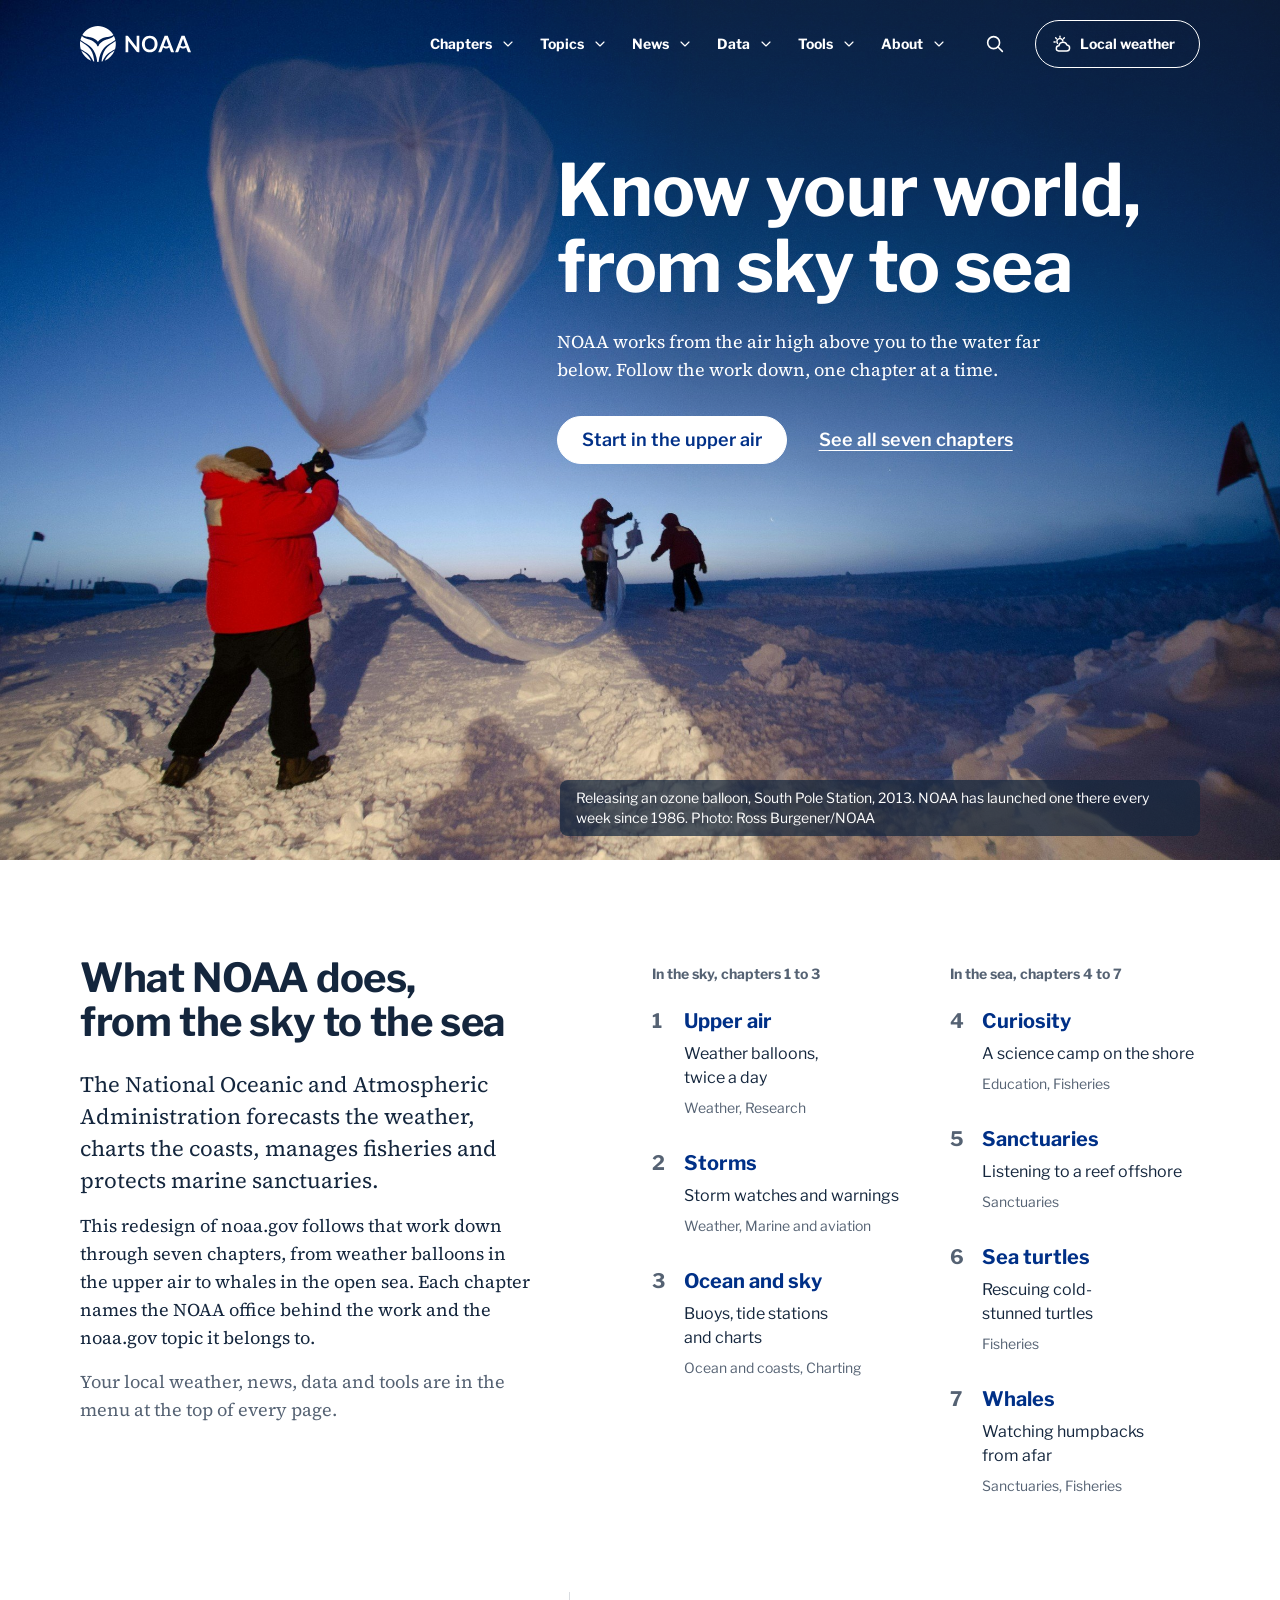
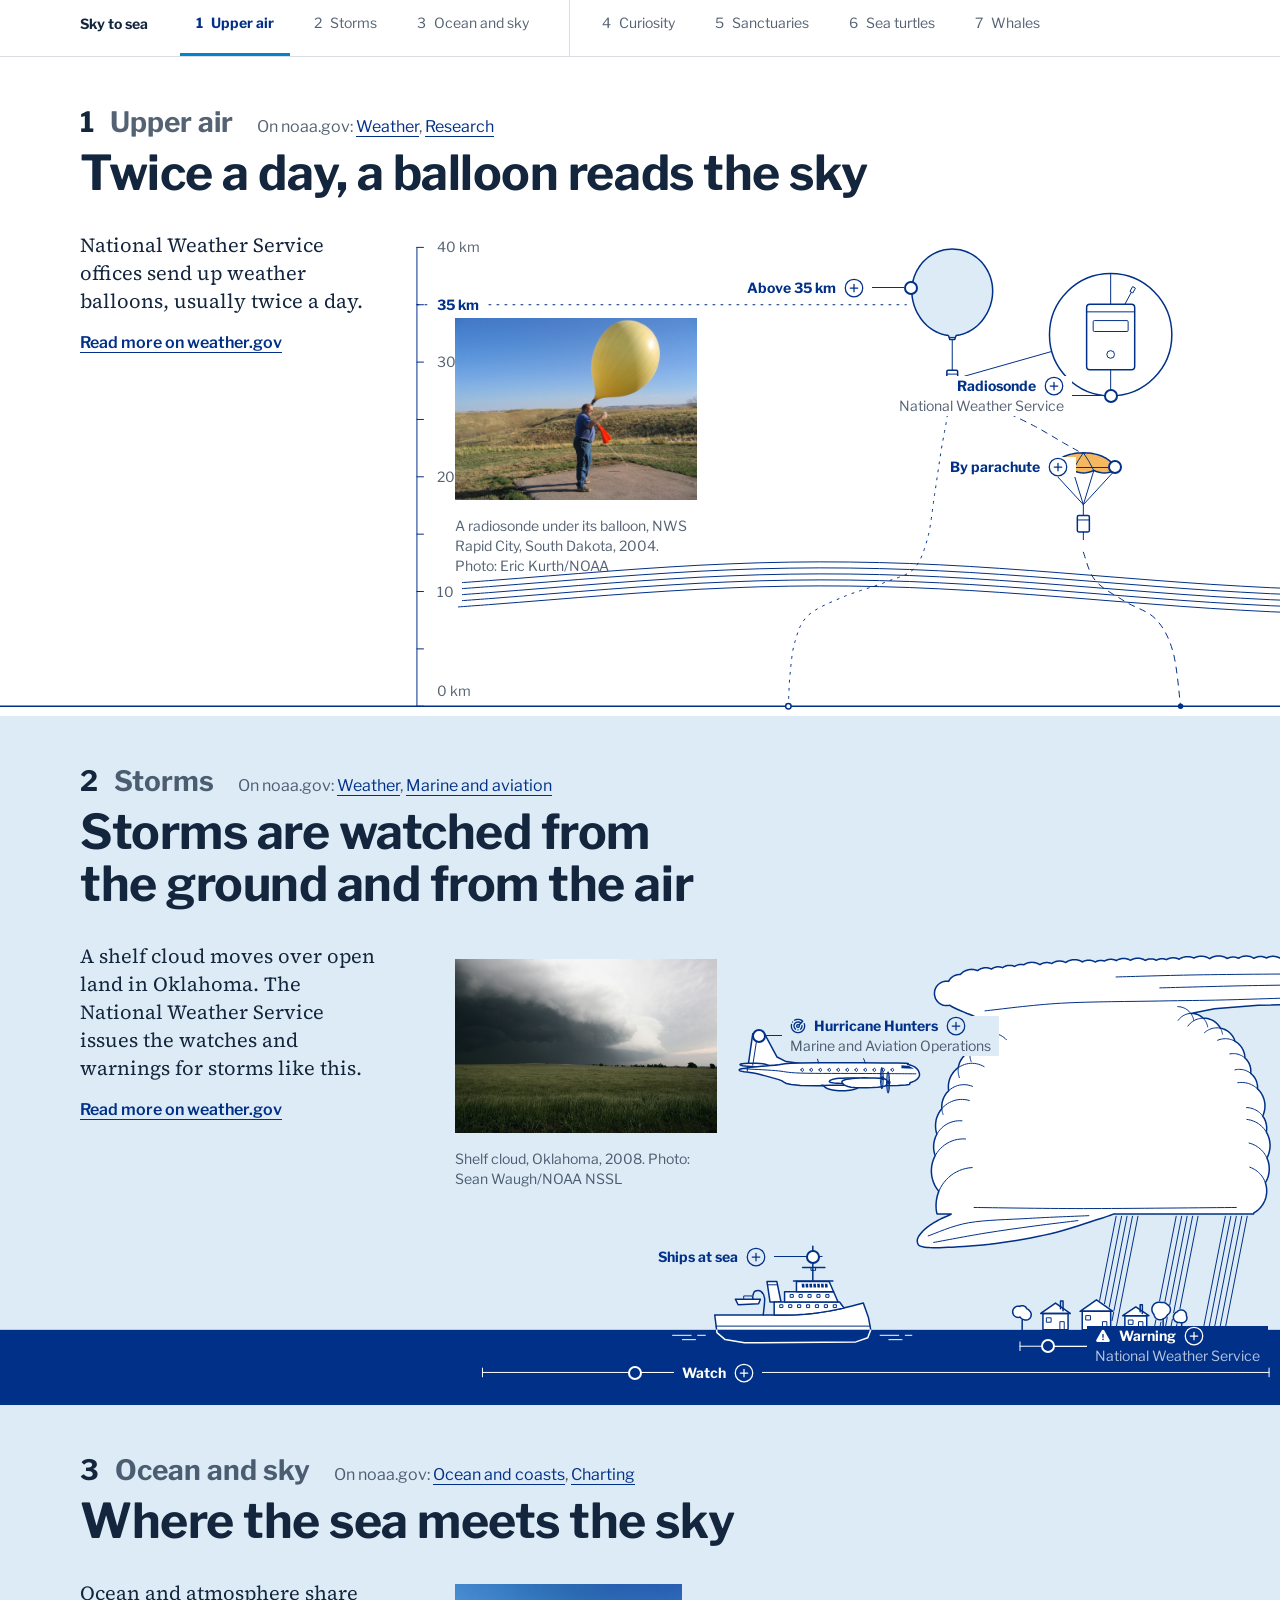
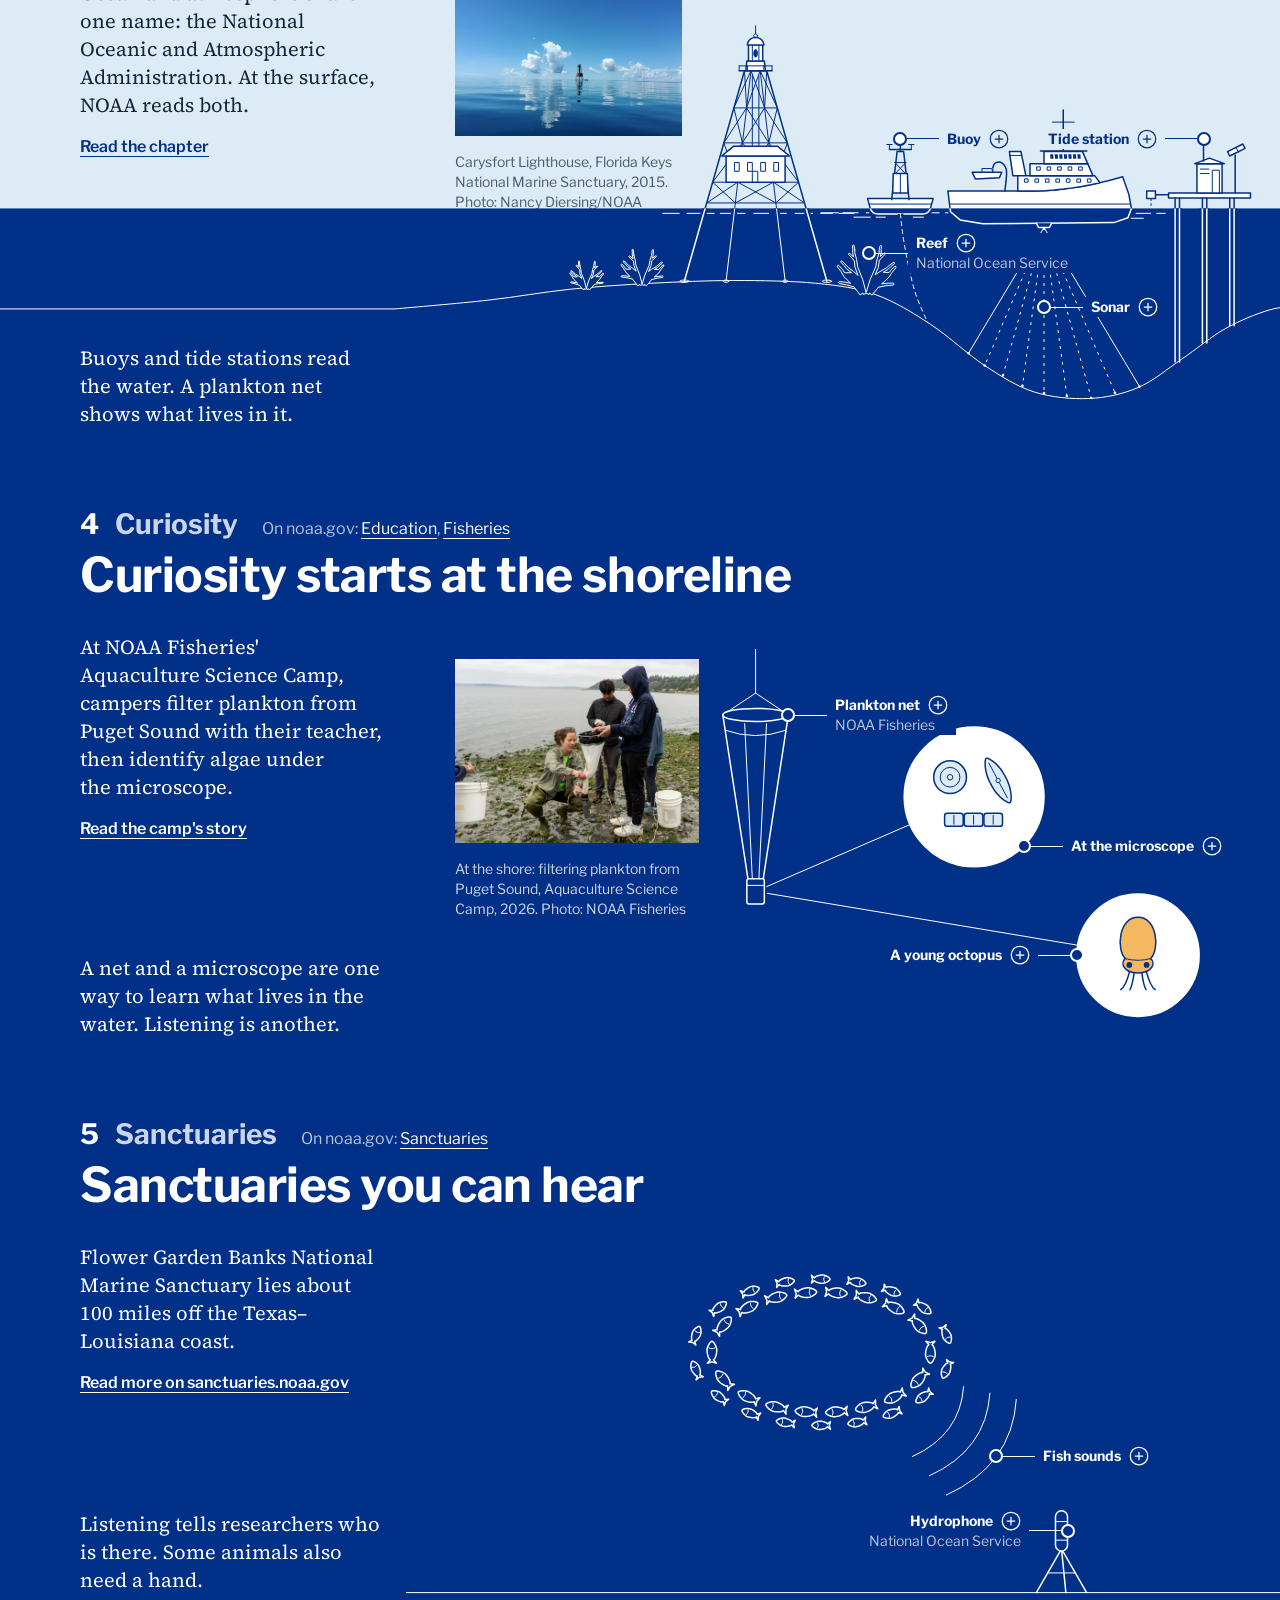
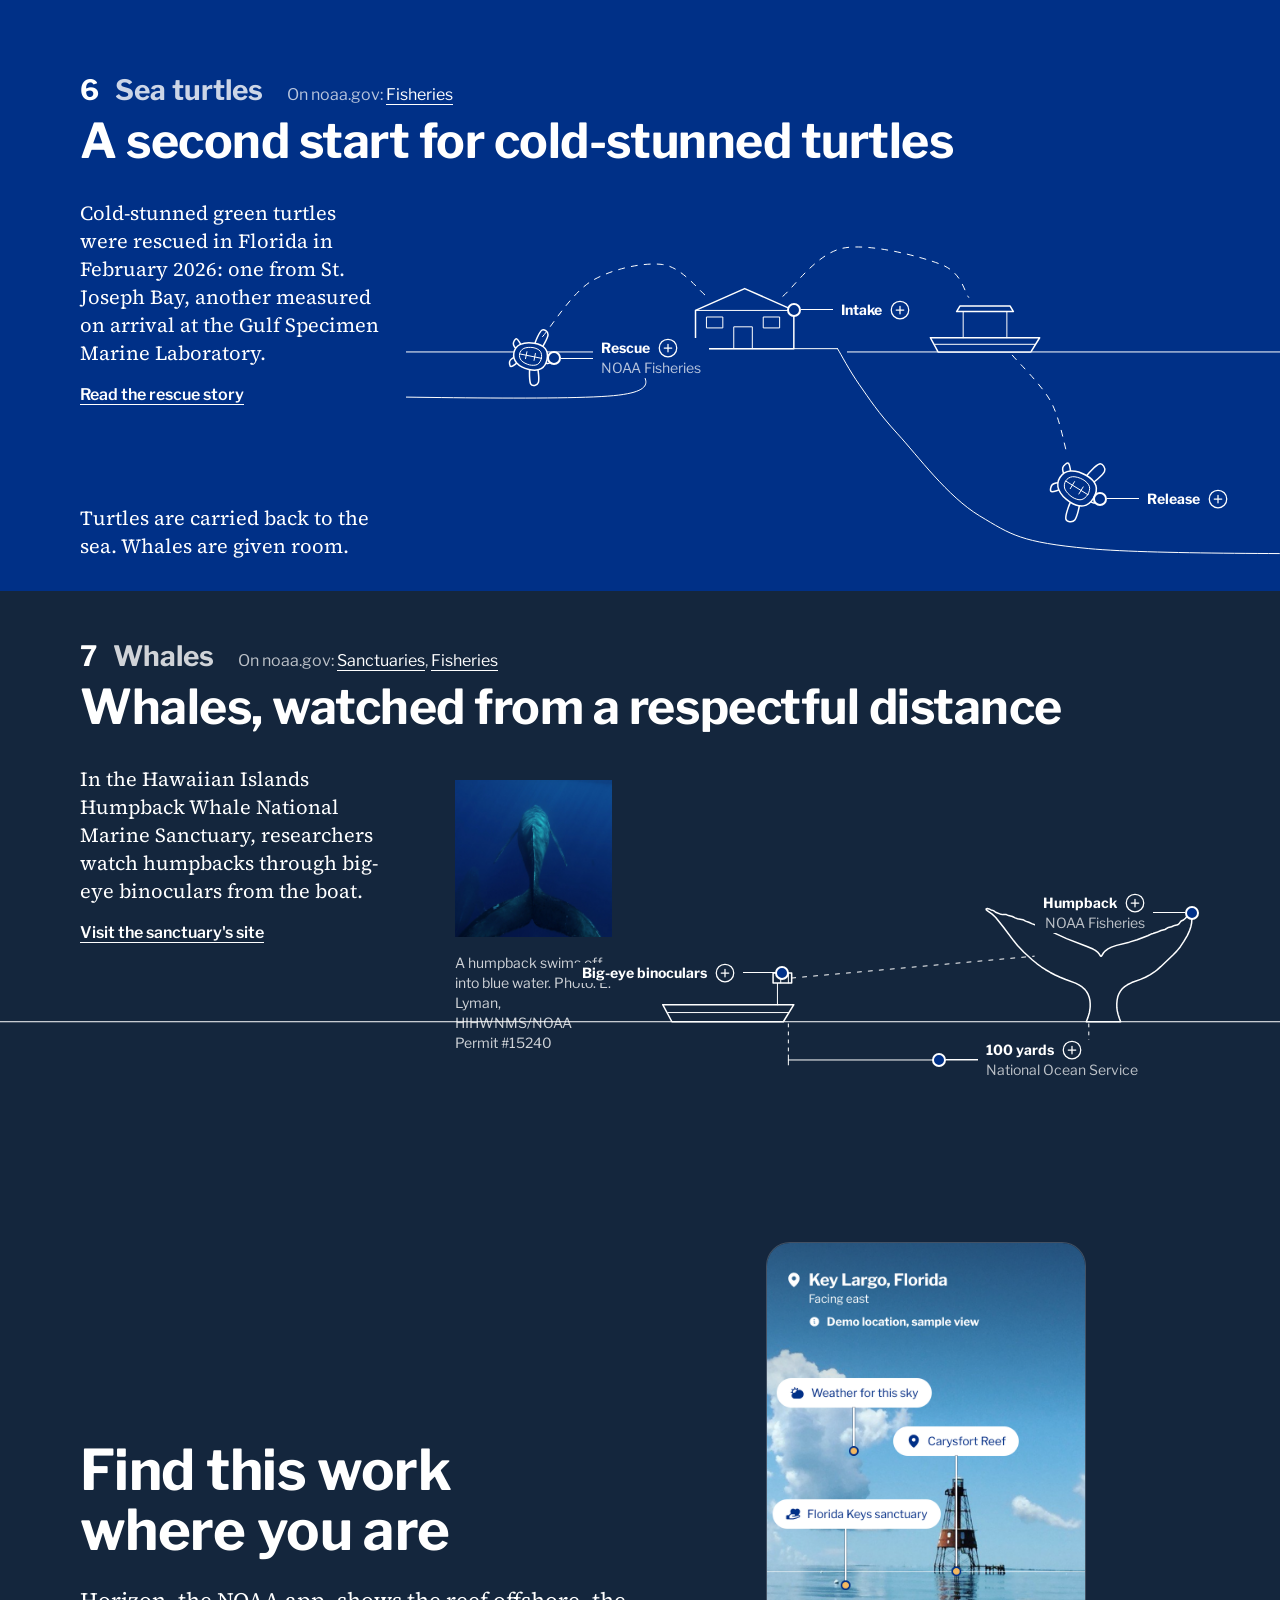
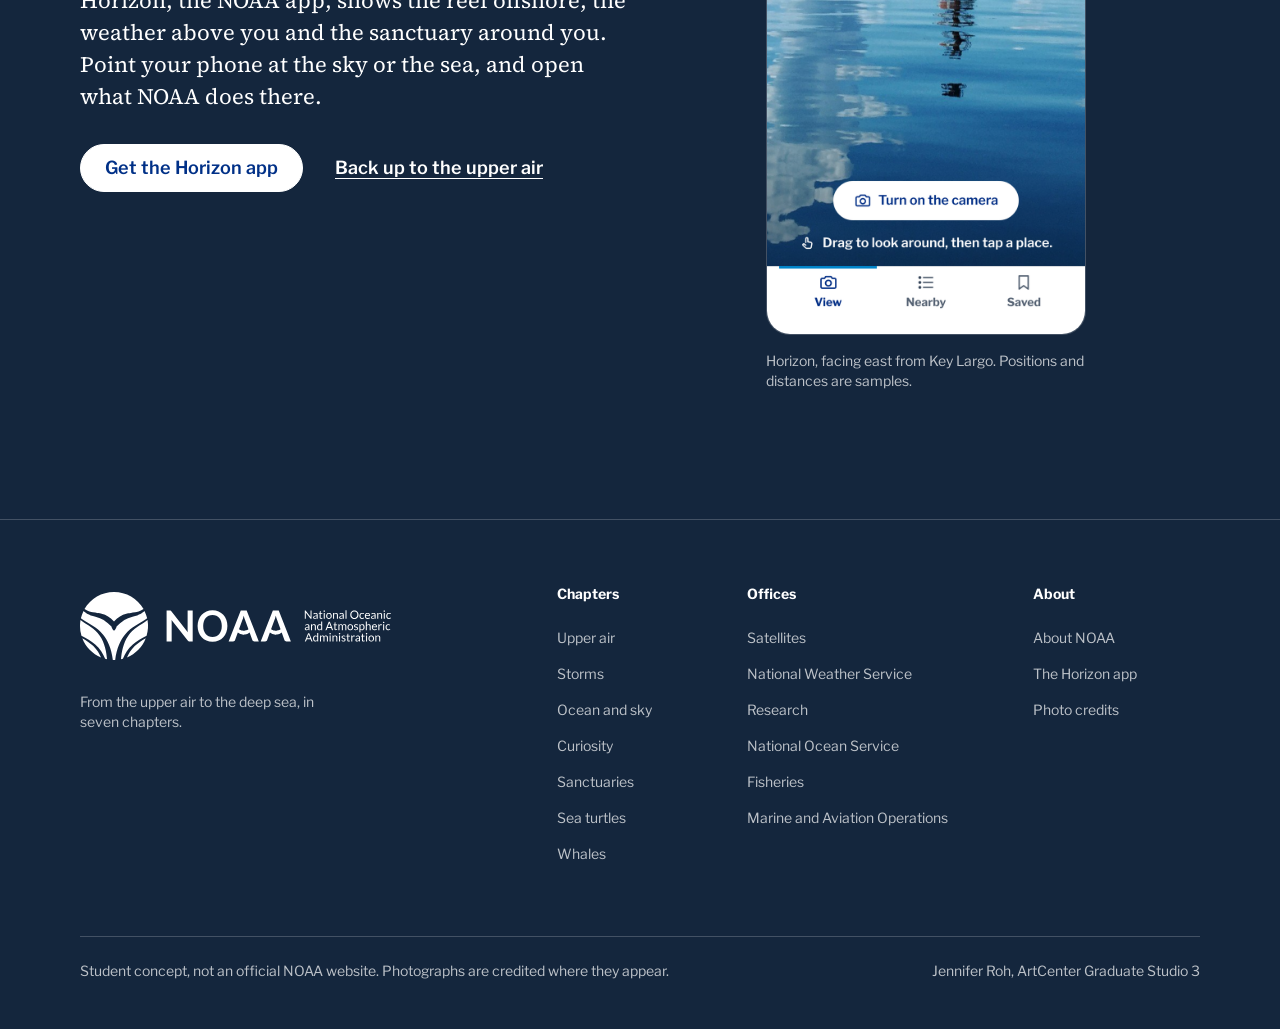
==== commit 809805f5: "Drop the student-concept lines from the home hero, the app's launch screen, the story page and the A" ====
--- a/index.html
+++ b/index.html
@@ -107,8 +107,8 @@
   <header class="site-head over-photo" id="site-head">
   <div class="wrap row">
     <a class="brand" href="index.html" aria-label="NOAA home"><img class="on-photo" src="images/logo/NOAA_Symbol_NOAA_White.svg" alt="NOAA"><img class="on-white" src="images/logo/NOAA_Symbol_NOAA_Primary.svg" alt=""></a>
-    <nav class="primary" id="primary" aria-label="Main"><ul class="nav-list"><li class="nav-i"><button class="nav-b" type="button" aria-expanded="false" aria-controls="m-chapters">Chapters<svg class="chev" viewBox="0 0 24 24" fill="none" stroke="currentColor" stroke-width="1.75" stroke-linecap="round" stroke-linejoin="round" aria-hidden="true"><path d="M6 9l6 6 6-6"/></svg></button><div class="mega" id="m-chapters" hidden><div class="wrap mega-in"><div class="mega-intro"><p class="mega-t">Sky to sea</p><p class="mega-p">NOAA’s work in seven chapters, from the upper air to the open sea.</p><a class="link" href="#about">About this site</a></div><ul class="mega-list c4"><li><a href="#ch1"><span class="mi-t"><span class="n">1</span>Upper air</span><span class="mi-d">Weather balloons, twice a day</span><span class="mi-k">Weather, Research</span></a></li><li><a href="#ch2"><span class="mi-t"><span class="n">2</span>Storms</span><span class="mi-d">Storm watches and warnings</span><span class="mi-k">Weather, Marine and aviation</span></a></li><li><a href="ocean-and-sky.html"><span class="mi-t"><span class="n">3</span>Ocean and sky</span><span class="mi-d">Buoys, tide stations and charts</span><span class="mi-k">Ocean and coasts, Charting</span></a></li><li><a href="#ch4"><span class="mi-t"><span class="n">4</span>Curiosity</span><span class="mi-d">A science camp on the shore</span><span class="mi-k">Education, Fisheries</span></a></li><li><a href="#ch5"><span class="mi-t"><span class="n">5</span>Sanctuaries</span><span class="mi-d">Listening to a reef offshore</span><span class="mi-k">Sanctuaries</span></a></li><li><a href="#ch6"><span class="mi-t"><span class="n">6</span>Sea turtles</span><span class="mi-d">Rescuing cold-stunned turtles</span><span class="mi-k">Fisheries</span></a></li><li><a href="#ch7"><span class="mi-t"><span class="n">7</span>Whales</span><span class="mi-d">Watching humpbacks from afar</span><span class="mi-k">Sanctuaries, Fisheries</span></a></li></ul></div></div></li><li class="nav-i"><button class="nav-b" type="button" aria-expanded="false" aria-controls="m-topics">Topics<svg class="chev" viewBox="0 0 24 24" fill="none" stroke="currentColor" stroke-width="1.75" stroke-linecap="round" stroke-linejoin="round" aria-hidden="true"><path d="M6 9l6 6 6-6"/></svg></button><div class="mega" id="m-topics" hidden><div class="wrap mega-in"><div class="mega-intro"><p class="mega-t">NOAA topics</p><p class="mega-p">The ten topics of noaa.gov. Each opens the NOAA site for that work.</p></div><ul class="mega-list c5"><li><a href="https://www.weather.gov/"><span class="mi-t">Weather</span><span class="mi-d">Forecasts and warnings from the National Weather Service</span><span class="mi-k">In chapters 1 and 2</span></a></li><li><a href="https://www.climate.gov/"><span class="mi-t">Climate</span><span class="mi-d">Climate data, outlooks and what is changing</span></a></li><li><a href="https://oceanservice.noaa.gov/"><span class="mi-t">Ocean and coasts</span><span class="mi-d">Tides, buoys and coastal science</span><span class="mi-k">In chapter 3</span></a></li><li><a href="https://www.fisheries.noaa.gov/"><span class="mi-t">Fisheries</span><span class="mi-d">Fish, marine mammals and sea turtles</span><span class="mi-k">In chapters 4, 6 and 7</span></a></li><li><a href="https://www.nesdis.noaa.gov/"><span class="mi-t">Satellites</span><span class="mi-d">The Earth, watched from orbit</span></a></li><li><a href="https://research.noaa.gov/"><span class="mi-t">Research</span><span class="mi-d">NOAA labs studying the air, the sea and the climate</span><span class="mi-k">In chapter 1</span></a></li><li><a href="https://www.omao.noaa.gov/"><span class="mi-t">Marine and aviation</span><span class="mi-d">NOAA ships, aircraft and the NOAA Corps</span><span class="mi-k">In chapter 2</span></a></li><li><a href="https://nauticalcharts.noaa.gov/"><span class="mi-t">Charting</span><span class="mi-d">Nautical charts and seafloor surveys</span><span class="mi-k">In chapter 3</span></a></li><li><a href="https://sanctuaries.noaa.gov/"><span class="mi-t">Sanctuaries</span><span class="mi-d">The national marine sanctuaries</span><span class="mi-k">In chapters 5 and 7</span></a></li><li><a href="https://www.noaa.gov/education"><span class="mi-t">Education</span><span class="mi-d">Lessons and programs for students and teachers</span><span class="mi-k">In chapter 4</span></a></li></ul></div></div></li><li class="nav-i"><button class="nav-b" type="button" aria-expanded="false" aria-controls="m-news">News<svg class="chev" viewBox="0 0 24 24" fill="none" stroke="currentColor" stroke-width="1.75" stroke-linecap="round" stroke-linejoin="round" aria-hidden="true"><path d="M6 9l6 6 6-6"/></svg></button><div class="mega" id="m-news" hidden><div class="wrap mega-in"><div class="mega-intro"><p class="mega-t">News and features</p><p class="mega-p">Stories and announcements from every part of NOAA.</p></div><ul class="mega-list c3"><li><a href="https://www.noaa.gov/news-features"><span class="mi-t">Latest news and features</span><span class="mi-d">Announcements, research and stories from across NOAA</span></a></li><li><a href="#about"><span class="mi-t">Seven stories on this site</span><span class="mi-d">From weather balloons in the upper air to whales in the open sea</span></a></li><li><a href="ocean-and-sky.html"><span class="mi-t">Ocean and sky, the full chapter</span><span class="mi-d">A buoy, a tide station, a chart survey and a reef</span></a></li></ul></div></div></li><li class="nav-i"><button class="nav-b" type="button" aria-expanded="false" aria-controls="m-data">Data<svg class="chev" viewBox="0 0 24 24" fill="none" stroke="currentColor" stroke-width="1.75" stroke-linecap="round" stroke-linejoin="round" aria-hidden="true"><path d="M6 9l6 6 6-6"/></svg></button><div class="mega" id="m-data" hidden><div class="wrap mega-in"><div class="mega-intro"><p class="mega-t">Data</p><p class="mega-p">NOAA measures the air, the sea and the coasts every day. The data is free to use.</p></div><ul class="mega-list c3"><li><a href="https://www.noaa.gov/data"><span class="mi-t">Access NOAA data</span><span class="mi-d">Where NOAA’s data lives and how to get it</span></a></li><li><a href="https://www.ncei.noaa.gov/"><span class="mi-t">Past weather and climate</span><span class="mi-d">Records from the National Centers for Environmental Information</span></a></li><li><a href="https://www.ndbc.noaa.gov/"><span class="mi-t">Buoy readings</span><span class="mi-d">Wind, waves and water temperature from buoys at sea</span></a></li><li><a href="https://tidesandcurrents.noaa.gov/"><span class="mi-t">Tides and water levels</span><span class="mi-d">Readings and predictions from tide stations</span></a></li><li><a href="https://www.star.nesdis.noaa.gov/goes/"><span class="mi-t">Satellite images</span><span class="mi-d">Live images from the GOES weather satellites</span></a></li></ul></div></div></li><li class="nav-i"><button class="nav-b" type="button" aria-expanded="false" aria-controls="m-tools">Tools<svg class="chev" viewBox="0 0 24 24" fill="none" stroke="currentColor" stroke-width="1.75" stroke-linecap="round" stroke-linejoin="round" aria-hidden="true"><path d="M6 9l6 6 6-6"/></svg></button><div class="mega" id="m-tools" hidden><div class="wrap mega-in"><div class="mega-intro"><p class="mega-t">Tools</p><p class="mega-p">Forecasts, maps and calculators for everyday use.</p></div><ul class="mega-list c3"><li><a href="https://www.weather.gov/"><span class="mi-t">Local forecast</span><span class="mi-d">The seven-day forecast for where you are</span></a></li><li><a href="https://radar.weather.gov/"><span class="mi-t">Radar</span><span class="mi-d">Rain and storms on the map, right now</span></a></li><li><a href="https://www.nhc.noaa.gov/"><span class="mi-t">Hurricanes</span><span class="mi-d">Forecasts from the National Hurricane Center</span></a></li><li><a href="https://nauticalcharts.noaa.gov/"><span class="mi-t">Nautical charts</span><span class="mi-d">Charts for U.S. coasts and the Great Lakes</span></a></li><li><a href="https://gml.noaa.gov/grad/solcalc/"><span class="mi-t">Solar calculator</span><span class="mi-d">Sunrise and sunset for any place and date</span></a></li><li><a href="horizon/index.html"><span class="mi-t">The Horizon app</span><span class="mi-d">NOAA’s work around you, on your phone</span></a></li></ul></div></div></li><li class="nav-i"><button class="nav-b" type="button" aria-expanded="false" aria-controls="m-about">About<svg class="chev" viewBox="0 0 24 24" fill="none" stroke="currentColor" stroke-width="1.75" stroke-linecap="round" stroke-linejoin="round" aria-hidden="true"><path d="M6 9l6 6 6-6"/></svg></button><div class="mega" id="m-about" hidden><div class="wrap mega-in"><div class="mega-intro"><p class="mega-t">About NOAA</p><p class="mega-p">The National Oceanic and Atmospheric Administration is part of the U.S. Department of Commerce.</p></div><ul class="mega-list c4"><li><a href="https://www.noaa.gov/about-our-agency"><span class="mi-t">About our agency</span><span class="mi-d">Mission, leadership and history</span></a></li><li><a href="https://www.weather.gov/"><span class="mi-t">National Weather Service</span><span class="mi-d">Forecasts and warnings</span></a></li><li><a href="https://oceanservice.noaa.gov/"><span class="mi-t">National Ocean Service</span><span class="mi-d">Coasts, tides and charts</span></a></li><li><a href="https://www.fisheries.noaa.gov/"><span class="mi-t">Fisheries</span><span class="mi-d">Fish, marine mammals and sea turtles</span></a></li><li><a href="https://research.noaa.gov/"><span class="mi-t">Research</span><span class="mi-d">NOAA’s labs and research programs</span></a></li><li><a href="https://www.nesdis.noaa.gov/"><span class="mi-t">Satellites</span><span class="mi-d">NOAA’s satellites and data centers</span></a></li><li><a href="https://www.omao.noaa.gov/"><span class="mi-t">Marine and Aviation Operations</span><span class="mi-d">NOAA’s ships and aircraft</span></a></li><li><a href="#about"><span class="mi-t">About this site</span><span class="mi-d">A student redesign of noaa.gov</span></a></li></ul></div></div></li></ul></nav>
-    <div class="sr"><button class="icon-btn search-btn" type="button" aria-label="Search this site" aria-expanded="false" aria-controls="m-search"><svg class="i-pin" viewBox="0 0 24 24" fill="none" stroke="currentColor" stroke-width="1.75" stroke-linecap="round" aria-hidden="true"><circle cx="10.5" cy="10.5" r="6.5"/><path d="M15.5 15.5L20 20"/></svg><svg class="i-x" viewBox="0 0 24 24" fill="none" stroke="currentColor" stroke-width="1.75" stroke-linecap="round" aria-hidden="true"><path d="M6 6l12 12M18 6L6 18"/></svg></button><div class="mega search-panel" id="m-search" hidden><div class="wrap mega-in"><div class="mega-intro"><p class="mega-t">Search this site</p><p class="mega-p">Chapters, NOAA topics, data and tools.</p></div><div class="search-body"><form class="search-form" role="search" onsubmit="return false"><label for="q">What are you looking for</label><input id="q" type="search" autocomplete="off" placeholder="Tides, hurricanes, whales"></form><p class="search-note" id="search-note" aria-live="polite"></p><ul class="mega-list c3 search-results" id="search-results"></ul><script type="application/json" id="search-index">[{"t": "Upper air", "h": "#ch1", "d": "Weather balloons, twice a day", "k": "Chapter 1", "x": "balloon radiosonde ozone upper air sounding atmosphere Weather Research"}, {"t": "Storms", "h": "#ch2", "d": "Storm watches and warnings", "k": "Chapter 2", "x": "hurricane hunters tornado thunderstorm watch warning ship marine forecast Weather Marine and aviation"}, {"t": "Ocean and sky", "h": "ocean-and-sky.html", "d": "Buoys, tide stations and charts", "k": "Chapter 3", "x": "buoy tide station sonar chart lighthouse reef surface Ocean and coasts Charting"}, {"t": "Curiosity", "h": "#ch4", "d": "A science camp on the shore", "k": "Chapter 4", "x": "plankton microscope science camp education student Education Fisheries"}, {"t": "Sanctuaries", "h": "#ch5", "d": "Listening to a reef offshore", "k": "Chapter 5", "x": "sound hydrophone fish reef flower garden banks Sanctuaries"}, {"t": "Sea turtles", "h": "#ch6", "d": "Rescuing cold-stunned turtles", "k": "Chapter 6", "x": "turtle rescue cold stunned release Fisheries"}, {"t": "Whales", "h": "#ch7", "d": "Watching humpbacks from afar", "k": "Chapter 7", "x": "whale humpback binoculars distance hawaii Sanctuaries Fisheries"}, {"t": "A buoy that reports to everyone", "h": "ocean-and-sky.html#buoy", "d": "Buoy 44008, southeast of Nantucket", "k": "Ocean and sky", "x": "buoy wind waves ndbc data"}, {"t": "The water level, every six minutes", "h": "ocean-and-sky.html#tide", "d": "A tide station in Baltimore, Maryland", "k": "Ocean and sky", "x": "tide water level station"}, {"t": "Charts start with sound", "h": "ocean-and-sky.html#charts", "d": "A sonar survey on the Hudson River, New York", "k": "Ocean and sky", "x": "chart sonar survey seafloor"}, {"t": "Back to the reef", "h": "ocean-and-sky.html#reef", "d": "Carysfort Reef, Florida Keys", "k": "Ocean and sky", "x": "coral reef restoration"}, {"t": "Weather", "h": "https://www.weather.gov/", "d": "Forecasts and warnings from the National Weather Service", "k": "Topic on noaa.gov", "x": ""}, {"t": "Climate", "h": "https://www.climate.gov/", "d": "Climate data, outlooks and what is changing", "k": "Topic on noaa.gov", "x": ""}, {"t": "Ocean and coasts", "h": "https://oceanservice.noaa.gov/", "d": "Tides, buoys and coastal science", "k": "Topic on noaa.gov", "x": ""}, {"t": "Fisheries", "h": "https://www.fisheries.noaa.gov/", "d": "Fish, marine mammals and sea turtles", "k": "Topic on noaa.gov", "x": ""}, {"t": "Satellites", "h": "https://www.nesdis.noaa.gov/", "d": "The Earth, watched from orbit", "k": "Topic on noaa.gov", "x": ""}, {"t": "Research", "h": "https://research.noaa.gov/", "d": "NOAA labs studying the air, the sea and the climate", "k": "Topic on noaa.gov", "x": ""}, {"t": "Marine and aviation", "h": "https://www.omao.noaa.gov/", "d": "NOAA ships, aircraft and the NOAA Corps", "k": "Topic on noaa.gov", "x": ""}, {"t": "Charting", "h": "https://nauticalcharts.noaa.gov/", "d": "Nautical charts and seafloor surveys", "k": "Topic on noaa.gov", "x": ""}, {"t": "Sanctuaries", "h": "https://sanctuaries.noaa.gov/", "d": "The national marine sanctuaries", "k": "Topic on noaa.gov", "x": ""}, {"t": "Education", "h": "https://www.noaa.gov/education", "d": "Lessons and programs for students and teachers", "k": "Topic on noaa.gov", "x": ""}, {"t": "Latest news and features", "h": "https://www.noaa.gov/news-features", "d": "Announcements, research and stories from across NOAA", "k": "News", "x": ""}, {"t": "Seven stories on this site", "h": "#about", "d": "From weather balloons in the upper air to whales in the open sea", "k": "News", "x": ""}, {"t": "Ocean and sky, the full chapter", "h": "ocean-and-sky.html", "d": "A buoy, a tide station, a chart survey and a reef", "k": "News", "x": ""}, {"t": "Access NOAA data", "h": "https://www.noaa.gov/data", "d": "Where NOAA’s data lives and how to get it", "k": "Data", "x": ""}, {"t": "Past weather and climate", "h": "https://www.ncei.noaa.gov/", "d": "Records from the National Centers for Environmental Information", "k": "Data", "x": ""}, {"t": "Buoy readings", "h": "https://www.ndbc.noaa.gov/", "d": "Wind, waves and water temperature from buoys at sea", "k": "Data", "x": ""}, {"t": "Tides and water levels", "h": "https://tidesandcurrents.noaa.gov/", "d": "Readings and predictions from tide stations", "k": "Data", "x": ""}, {"t": "Satellite images", "h": "https://www.star.nesdis.noaa.gov/goes/", "d": "Live images from the GOES weather satellites", "k": "Data", "x": ""}, {"t": "Local forecast", "h": "https://www.weather.gov/", "d": "The seven-day forecast for where you are", "k": "Tools", "x": ""}, {"t": "Radar", "h": "https://radar.weather.gov/", "d": "Rain and storms on the map, right now", "k": "Tools", "x": ""}, {"t": "Hurricanes", "h": "https://www.nhc.noaa.gov/", "d": "Forecasts from the National Hurricane Center", "k": "Tools", "x": ""}, {"t": "Nautical charts", "h": "https://nauticalcharts.noaa.gov/", "d": "Charts for U.S. coasts and the Great Lakes", "k": "Tools", "x": ""}, {"t": "Solar calculator", "h": "https://gml.noaa.gov/grad/solcalc/", "d": "Sunrise and sunset for any place and date", "k": "Tools", "x": ""}, {"t": "The Horizon app", "h": "horizon/index.html", "d": "NOAA’s work around you, on your phone", "k": "Tools", "x": ""}, {"t": "About our agency", "h": "https://www.noaa.gov/about-our-agency", "d": "Mission, leadership and history", "k": "About", "x": ""}, {"t": "National Weather Service", "h": "https://www.weather.gov/", "d": "Forecasts and warnings", "k": "About", "x": ""}, {"t": "National Ocean Service", "h": "https://oceanservice.noaa.gov/", "d": "Coasts, tides and charts", "k": "About", "x": ""}, {"t": "Fisheries", "h": "https://www.fisheries.noaa.gov/", "d": "Fish, marine mammals and sea turtles", "k": "About", "x": ""}, {"t": "Research", "h": "https://research.noaa.gov/", "d": "NOAA’s labs and research programs", "k": "About", "x": ""}, {"t": "Satellites", "h": "https://www.nesdis.noaa.gov/", "d": "NOAA’s satellites and data centers", "k": "About", "x": ""}, {"t": "Marine and Aviation Operations", "h": "https://www.omao.noaa.gov/", "d": "NOAA’s ships and aircraft", "k": "About", "x": ""}, {"t": "About this site", "h": "#about", "d": "A student redesign of noaa.gov", "k": "About", "x": ""}, {"t": "Local weather", "h": "#", "d": "The forecast for your town, from the National Weather Service", "k": "Weather", "x": "forecast zip city temperature rain", "wx": 1}]</script></div></div></div></div>
+    <nav class="primary" id="primary" aria-label="Main"><ul class="nav-list"><li class="nav-i"><button class="nav-b" type="button" aria-expanded="false" aria-controls="m-chapters">Chapters<svg class="chev" viewBox="0 0 24 24" fill="none" stroke="currentColor" stroke-width="1.75" stroke-linecap="round" stroke-linejoin="round" aria-hidden="true"><path d="M6 9l6 6 6-6"/></svg></button><div class="mega" id="m-chapters" hidden><div class="wrap mega-in"><div class="mega-intro"><p class="mega-t">Sky to sea</p><p class="mega-p">NOAA’s work in seven chapters, from the upper air to the open sea.</p><a class="link" href="#about">About this site</a></div><ul class="mega-list c4"><li><a href="#ch1"><span class="mi-t"><span class="n">1</span>Upper air</span><span class="mi-d">Weather balloons, twice a day</span><span class="mi-k">Weather, Research</span></a></li><li><a href="#ch2"><span class="mi-t"><span class="n">2</span>Storms</span><span class="mi-d">Storm watches and warnings</span><span class="mi-k">Weather, Marine and aviation</span></a></li><li><a href="ocean-and-sky.html"><span class="mi-t"><span class="n">3</span>Ocean and sky</span><span class="mi-d">Buoys, tide stations and charts</span><span class="mi-k">Ocean and coasts, Charting</span></a></li><li><a href="#ch4"><span class="mi-t"><span class="n">4</span>Curiosity</span><span class="mi-d">A science camp on the shore</span><span class="mi-k">Education, Fisheries</span></a></li><li><a href="#ch5"><span class="mi-t"><span class="n">5</span>Sanctuaries</span><span class="mi-d">Listening to a reef offshore</span><span class="mi-k">Sanctuaries</span></a></li><li><a href="#ch6"><span class="mi-t"><span class="n">6</span>Sea turtles</span><span class="mi-d">Rescuing cold-stunned turtles</span><span class="mi-k">Fisheries</span></a></li><li><a href="#ch7"><span class="mi-t"><span class="n">7</span>Whales</span><span class="mi-d">Watching humpbacks from afar</span><span class="mi-k">Sanctuaries, Fisheries</span></a></li></ul></div></div></li><li class="nav-i"><button class="nav-b" type="button" aria-expanded="false" aria-controls="m-topics">Topics<svg class="chev" viewBox="0 0 24 24" fill="none" stroke="currentColor" stroke-width="1.75" stroke-linecap="round" stroke-linejoin="round" aria-hidden="true"><path d="M6 9l6 6 6-6"/></svg></button><div class="mega" id="m-topics" hidden><div class="wrap mega-in"><div class="mega-intro"><p class="mega-t">NOAA topics</p><p class="mega-p">The ten topics of noaa.gov. Each opens the NOAA site for that work.</p></div><ul class="mega-list c5"><li><a href="https://www.weather.gov/"><span class="mi-t">Weather</span><span class="mi-d">Forecasts and warnings from the National Weather Service</span><span class="mi-k">In chapters 1 and 2</span></a></li><li><a href="https://www.climate.gov/"><span class="mi-t">Climate</span><span class="mi-d">Climate data, outlooks and what is changing</span></a></li><li><a href="https://oceanservice.noaa.gov/"><span class="mi-t">Ocean and coasts</span><span class="mi-d">Tides, buoys and coastal science</span><span class="mi-k">In chapter 3</span></a></li><li><a href="https://www.fisheries.noaa.gov/"><span class="mi-t">Fisheries</span><span class="mi-d">Fish, marine mammals and sea turtles</span><span class="mi-k">In chapters 4, 6 and 7</span></a></li><li><a href="https://www.nesdis.noaa.gov/"><span class="mi-t">Satellites</span><span class="mi-d">The Earth, watched from orbit</span></a></li><li><a href="https://research.noaa.gov/"><span class="mi-t">Research</span><span class="mi-d">NOAA labs studying the air, the sea and the climate</span><span class="mi-k">In chapter 1</span></a></li><li><a href="https://www.omao.noaa.gov/"><span class="mi-t">Marine and aviation</span><span class="mi-d">NOAA ships, aircraft and the NOAA Corps</span><span class="mi-k">In chapter 2</span></a></li><li><a href="https://nauticalcharts.noaa.gov/"><span class="mi-t">Charting</span><span class="mi-d">Nautical charts and seafloor surveys</span><span class="mi-k">In chapter 3</span></a></li><li><a href="https://sanctuaries.noaa.gov/"><span class="mi-t">Sanctuaries</span><span class="mi-d">The national marine sanctuaries</span><span class="mi-k">In chapters 5 and 7</span></a></li><li><a href="https://www.noaa.gov/education"><span class="mi-t">Education</span><span class="mi-d">Lessons and programs for students and teachers</span><span class="mi-k">In chapter 4</span></a></li></ul></div></div></li><li class="nav-i"><button class="nav-b" type="button" aria-expanded="false" aria-controls="m-news">News<svg class="chev" viewBox="0 0 24 24" fill="none" stroke="currentColor" stroke-width="1.75" stroke-linecap="round" stroke-linejoin="round" aria-hidden="true"><path d="M6 9l6 6 6-6"/></svg></button><div class="mega" id="m-news" hidden><div class="wrap mega-in"><div class="mega-intro"><p class="mega-t">News and features</p><p class="mega-p">Stories and announcements from every part of NOAA.</p></div><ul class="mega-list c3"><li><a href="https://www.noaa.gov/news-features"><span class="mi-t">Latest news and features</span><span class="mi-d">Announcements, research and stories from across NOAA</span></a></li><li><a href="#about"><span class="mi-t">Seven stories on this site</span><span class="mi-d">From weather balloons in the upper air to whales in the open sea</span></a></li><li><a href="ocean-and-sky.html"><span class="mi-t">Ocean and sky, the full chapter</span><span class="mi-d">A buoy, a tide station, a chart survey and a reef</span></a></li></ul></div></div></li><li class="nav-i"><button class="nav-b" type="button" aria-expanded="false" aria-controls="m-data">Data<svg class="chev" viewBox="0 0 24 24" fill="none" stroke="currentColor" stroke-width="1.75" stroke-linecap="round" stroke-linejoin="round" aria-hidden="true"><path d="M6 9l6 6 6-6"/></svg></button><div class="mega" id="m-data" hidden><div class="wrap mega-in"><div class="mega-intro"><p class="mega-t">Data</p><p class="mega-p">NOAA measures the air, the sea and the coasts every day. The data is free to use.</p></div><ul class="mega-list c3"><li><a href="https://www.noaa.gov/data"><span class="mi-t">Access NOAA data</span><span class="mi-d">Where NOAA’s data lives and how to get it</span></a></li><li><a href="https://www.ncei.noaa.gov/"><span class="mi-t">Past weather and climate</span><span class="mi-d">Records from the National Centers for Environmental Information</span></a></li><li><a href="https://www.ndbc.noaa.gov/"><span class="mi-t">Buoy readings</span><span class="mi-d">Wind, waves and water temperature from buoys at sea</span></a></li><li><a href="https://tidesandcurrents.noaa.gov/"><span class="mi-t">Tides and water levels</span><span class="mi-d">Readings and predictions from tide stations</span></a></li><li><a href="https://www.star.nesdis.noaa.gov/goes/"><span class="mi-t">Satellite images</span><span class="mi-d">Live images from the GOES weather satellites</span></a></li></ul></div></div></li><li class="nav-i"><button class="nav-b" type="button" aria-expanded="false" aria-controls="m-tools">Tools<svg class="chev" viewBox="0 0 24 24" fill="none" stroke="currentColor" stroke-width="1.75" stroke-linecap="round" stroke-linejoin="round" aria-hidden="true"><path d="M6 9l6 6 6-6"/></svg></button><div class="mega" id="m-tools" hidden><div class="wrap mega-in"><div class="mega-intro"><p class="mega-t">Tools</p><p class="mega-p">Forecasts, maps and calculators for everyday use.</p></div><ul class="mega-list c3"><li><a href="https://www.weather.gov/"><span class="mi-t">Local forecast</span><span class="mi-d">The seven-day forecast for where you are</span></a></li><li><a href="https://radar.weather.gov/"><span class="mi-t">Radar</span><span class="mi-d">Rain and storms on the map, right now</span></a></li><li><a href="https://www.nhc.noaa.gov/"><span class="mi-t">Hurricanes</span><span class="mi-d">Forecasts from the National Hurricane Center</span></a></li><li><a href="https://nauticalcharts.noaa.gov/"><span class="mi-t">Nautical charts</span><span class="mi-d">Charts for U.S. coasts and the Great Lakes</span></a></li><li><a href="https://gml.noaa.gov/grad/solcalc/"><span class="mi-t">Solar calculator</span><span class="mi-d">Sunrise and sunset for any place and date</span></a></li><li><a href="horizon/index.html"><span class="mi-t">The Horizon app</span><span class="mi-d">NOAA’s work around you, on your phone</span></a></li></ul></div></div></li><li class="nav-i"><button class="nav-b" type="button" aria-expanded="false" aria-controls="m-about">About<svg class="chev" viewBox="0 0 24 24" fill="none" stroke="currentColor" stroke-width="1.75" stroke-linecap="round" stroke-linejoin="round" aria-hidden="true"><path d="M6 9l6 6 6-6"/></svg></button><div class="mega" id="m-about" hidden><div class="wrap mega-in"><div class="mega-intro"><p class="mega-t">About NOAA</p><p class="mega-p">The National Oceanic and Atmospheric Administration is part of the U.S. Department of Commerce.</p></div><ul class="mega-list c4"><li><a href="https://www.noaa.gov/about-our-agency"><span class="mi-t">About our agency</span><span class="mi-d">Mission, leadership and history</span></a></li><li><a href="https://www.weather.gov/"><span class="mi-t">National Weather Service</span><span class="mi-d">Forecasts and warnings</span></a></li><li><a href="https://oceanservice.noaa.gov/"><span class="mi-t">National Ocean Service</span><span class="mi-d">Coasts, tides and charts</span></a></li><li><a href="https://www.fisheries.noaa.gov/"><span class="mi-t">Fisheries</span><span class="mi-d">Fish, marine mammals and sea turtles</span></a></li><li><a href="https://research.noaa.gov/"><span class="mi-t">Research</span><span class="mi-d">NOAA’s labs and research programs</span></a></li><li><a href="https://www.nesdis.noaa.gov/"><span class="mi-t">Satellites</span><span class="mi-d">NOAA’s satellites and data centers</span></a></li><li><a href="https://www.omao.noaa.gov/"><span class="mi-t">Marine and Aviation Operations</span><span class="mi-d">NOAA’s ships and aircraft</span></a></li><li><a href="#about"><span class="mi-t">About this site</span><span class="mi-d">What NOAA does, from the sky to the&nbsp;sea</span></a></li></ul></div></div></li></ul></nav>
+    <div class="sr"><button class="icon-btn search-btn" type="button" aria-label="Search this site" aria-expanded="false" aria-controls="m-search"><svg class="i-pin" viewBox="0 0 24 24" fill="none" stroke="currentColor" stroke-width="1.75" stroke-linecap="round" aria-hidden="true"><circle cx="10.5" cy="10.5" r="6.5"/><path d="M15.5 15.5L20 20"/></svg><svg class="i-x" viewBox="0 0 24 24" fill="none" stroke="currentColor" stroke-width="1.75" stroke-linecap="round" aria-hidden="true"><path d="M6 6l12 12M18 6L6 18"/></svg></button><div class="mega search-panel" id="m-search" hidden><div class="wrap mega-in"><div class="mega-intro"><p class="mega-t">Search this site</p><p class="mega-p">Chapters, NOAA topics, data and tools.</p></div><div class="search-body"><form class="search-form" role="search" onsubmit="return false"><label for="q">What are you looking for</label><input id="q" type="search" autocomplete="off" placeholder="Tides, hurricanes, whales"></form><p class="search-note" id="search-note" aria-live="polite"></p><ul class="mega-list c3 search-results" id="search-results"></ul><script type="application/json" id="search-index">[{"t": "Upper air", "h": "#ch1", "d": "Weather balloons, twice a day", "k": "Chapter 1", "x": "balloon radiosonde ozone upper air sounding atmosphere Weather Research"}, {"t": "Storms", "h": "#ch2", "d": "Storm watches and warnings", "k": "Chapter 2", "x": "hurricane hunters tornado thunderstorm watch warning ship marine forecast Weather Marine and aviation"}, {"t": "Ocean and sky", "h": "ocean-and-sky.html", "d": "Buoys, tide stations and charts", "k": "Chapter 3", "x": "buoy tide station sonar chart lighthouse reef surface Ocean and coasts Charting"}, {"t": "Curiosity", "h": "#ch4", "d": "A science camp on the shore", "k": "Chapter 4", "x": "plankton microscope science camp education student Education Fisheries"}, {"t": "Sanctuaries", "h": "#ch5", "d": "Listening to a reef offshore", "k": "Chapter 5", "x": "sound hydrophone fish reef flower garden banks Sanctuaries"}, {"t": "Sea turtles", "h": "#ch6", "d": "Rescuing cold-stunned turtles", "k": "Chapter 6", "x": "turtle rescue cold stunned release Fisheries"}, {"t": "Whales", "h": "#ch7", "d": "Watching humpbacks from afar", "k": "Chapter 7", "x": "whale humpback binoculars distance hawaii Sanctuaries Fisheries"}, {"t": "A buoy that reports to everyone", "h": "ocean-and-sky.html#buoy", "d": "Buoy 44008, southeast of Nantucket", "k": "Ocean and sky", "x": "buoy wind waves ndbc data"}, {"t": "The water level, every six minutes", "h": "ocean-and-sky.html#tide", "d": "A tide station in Baltimore, Maryland", "k": "Ocean and sky", "x": "tide water level station"}, {"t": "Charts start with sound", "h": "ocean-and-sky.html#charts", "d": "A sonar survey on the Hudson River, New York", "k": "Ocean and sky", "x": "chart sonar survey seafloor"}, {"t": "Back to the reef", "h": "ocean-and-sky.html#reef", "d": "Carysfort Reef, Florida Keys", "k": "Ocean and sky", "x": "coral reef restoration"}, {"t": "Weather", "h": "https://www.weather.gov/", "d": "Forecasts and warnings from the National Weather Service", "k": "Topic on noaa.gov", "x": ""}, {"t": "Climate", "h": "https://www.climate.gov/", "d": "Climate data, outlooks and what is changing", "k": "Topic on noaa.gov", "x": ""}, {"t": "Ocean and coasts", "h": "https://oceanservice.noaa.gov/", "d": "Tides, buoys and coastal science", "k": "Topic on noaa.gov", "x": ""}, {"t": "Fisheries", "h": "https://www.fisheries.noaa.gov/", "d": "Fish, marine mammals and sea turtles", "k": "Topic on noaa.gov", "x": ""}, {"t": "Satellites", "h": "https://www.nesdis.noaa.gov/", "d": "The Earth, watched from orbit", "k": "Topic on noaa.gov", "x": ""}, {"t": "Research", "h": "https://research.noaa.gov/", "d": "NOAA labs studying the air, the sea and the climate", "k": "Topic on noaa.gov", "x": ""}, {"t": "Marine and aviation", "h": "https://www.omao.noaa.gov/", "d": "NOAA ships, aircraft and the NOAA Corps", "k": "Topic on noaa.gov", "x": ""}, {"t": "Charting", "h": "https://nauticalcharts.noaa.gov/", "d": "Nautical charts and seafloor surveys", "k": "Topic on noaa.gov", "x": ""}, {"t": "Sanctuaries", "h": "https://sanctuaries.noaa.gov/", "d": "The national marine sanctuaries", "k": "Topic on noaa.gov", "x": ""}, {"t": "Education", "h": "https://www.noaa.gov/education", "d": "Lessons and programs for students and teachers", "k": "Topic on noaa.gov", "x": ""}, {"t": "Latest news and features", "h": "https://www.noaa.gov/news-features", "d": "Announcements, research and stories from across NOAA", "k": "News", "x": ""}, {"t": "Seven stories on this site", "h": "#about", "d": "From weather balloons in the upper air to whales in the open sea", "k": "News", "x": ""}, {"t": "Ocean and sky, the full chapter", "h": "ocean-and-sky.html", "d": "A buoy, a tide station, a chart survey and a reef", "k": "News", "x": ""}, {"t": "Access NOAA data", "h": "https://www.noaa.gov/data", "d": "Where NOAA’s data lives and how to get it", "k": "Data", "x": ""}, {"t": "Past weather and climate", "h": "https://www.ncei.noaa.gov/", "d": "Records from the National Centers for Environmental Information", "k": "Data", "x": ""}, {"t": "Buoy readings", "h": "https://www.ndbc.noaa.gov/", "d": "Wind, waves and water temperature from buoys at sea", "k": "Data", "x": ""}, {"t": "Tides and water levels", "h": "https://tidesandcurrents.noaa.gov/", "d": "Readings and predictions from tide stations", "k": "Data", "x": ""}, {"t": "Satellite images", "h": "https://www.star.nesdis.noaa.gov/goes/", "d": "Live images from the GOES weather satellites", "k": "Data", "x": ""}, {"t": "Local forecast", "h": "https://www.weather.gov/", "d": "The seven-day forecast for where you are", "k": "Tools", "x": ""}, {"t": "Radar", "h": "https://radar.weather.gov/", "d": "Rain and storms on the map, right now", "k": "Tools", "x": ""}, {"t": "Hurricanes", "h": "https://www.nhc.noaa.gov/", "d": "Forecasts from the National Hurricane Center", "k": "Tools", "x": ""}, {"t": "Nautical charts", "h": "https://nauticalcharts.noaa.gov/", "d": "Charts for U.S. coasts and the Great Lakes", "k": "Tools", "x": ""}, {"t": "Solar calculator", "h": "https://gml.noaa.gov/grad/solcalc/", "d": "Sunrise and sunset for any place and date", "k": "Tools", "x": ""}, {"t": "The Horizon app", "h": "horizon/index.html", "d": "NOAA’s work around you, on your phone", "k": "Tools", "x": ""}, {"t": "About our agency", "h": "https://www.noaa.gov/about-our-agency", "d": "Mission, leadership and history", "k": "About", "x": ""}, {"t": "National Weather Service", "h": "https://www.weather.gov/", "d": "Forecasts and warnings", "k": "About", "x": ""}, {"t": "National Ocean Service", "h": "https://oceanservice.noaa.gov/", "d": "Coasts, tides and charts", "k": "About", "x": ""}, {"t": "Fisheries", "h": "https://www.fisheries.noaa.gov/", "d": "Fish, marine mammals and sea turtles", "k": "About", "x": ""}, {"t": "Research", "h": "https://research.noaa.gov/", "d": "NOAA’s labs and research programs", "k": "About", "x": ""}, {"t": "Satellites", "h": "https://www.nesdis.noaa.gov/", "d": "NOAA’s satellites and data centers", "k": "About", "x": ""}, {"t": "Marine and Aviation Operations", "h": "https://www.omao.noaa.gov/", "d": "NOAA’s ships and aircraft", "k": "About", "x": ""}, {"t": "About this site", "h": "#about", "d": "What NOAA does, from the sky to the sea", "k": "About", "x": ""}, {"t": "Local weather", "h": "#", "d": "The forecast for your town, from the National Weather Service", "k": "Weather", "x": "forecast zip city temperature rain", "wx": 1}]</script></div></div></div></div>
     <div class="wx"><button class="wx-b" type="button" aria-expanded="false" aria-controls="m-weather"><svg class="i-pin" viewBox="0 0 24 24" fill="none" stroke="currentColor" stroke-width="1.75" stroke-linecap="round" stroke-linejoin="round" aria-hidden="true"><path d="M6.6 11.2A3.6 3.6 0 1 1 13 8.3"/><path d="M9.6 2.6v1.4M4.4 4.6l1 1M2.4 9.6h1.4M14.8 4.6l-1 1"/><path d="M8 20.5h9.5a3.6 3.6 0 0 0 .4-7.18 5 5 0 0 0-9.65.9A3.15 3.15 0 0 0 8 20.5z"/></svg><svg class="i-x" viewBox="0 0 24 24" fill="none" stroke="currentColor" stroke-width="1.75" stroke-linecap="round" aria-hidden="true"><path d="M6 6l12 12M18 6L6 18"/></svg><span>Local weather</span></button><div class="mega wx-panel" id="m-weather" hidden><div class="wrap mega-in"><div class="mega-intro"><p class="mega-t">Local weather</p><p class="mega-p">The forecast for your town, from the National Weather Service.</p></div><div class="wx-body"><form class="wx-form" action="https://forecast.weather.gov/zipcity.php" method="get" target="_blank"><label for="wx-q">City, state or ZIP code</label><div class="wx-row"><input id="wx-q" name="inputstring" type="text" autocomplete="postal-code" placeholder="For example, Long Beach, CA"><button class="btn" type="submit">Get the forecast</button></div></form><ul class="mega-list c4 wx-links"><li><a href="https://www.weather.gov/alerts"><span class="mi-t">Weather alerts</span><span class="mi-d">Warnings, watches and advisories in effect</span></a></li><li><a href="https://radar.weather.gov/"><span class="mi-t">Radar</span><span class="mi-d">Rain and storms on the map</span></a></li><li><a href="https://www.nhc.noaa.gov/"><span class="mi-t">Hurricanes</span><span class="mi-d">The National Hurricane Center</span></a></li><li><a href="horizon/index.html"><span class="mi-t">Horizon</span><span class="mi-d">The weather above you, on your phone</span></a></li></ul></div></div></div></div>
     <button class="icon-btn menu-btn" type="button" aria-label="Menu" aria-expanded="false" aria-controls="primary"><svg class="i-open" viewBox="0 0 24 24" fill="none" stroke="currentColor" stroke-width="1.75" stroke-linecap="round" aria-hidden="true"><path d="M4 7h16M4 12h16M4 17h16"/></svg><svg class="i-close" viewBox="0 0 24 24" fill="none" stroke="currentColor" stroke-width="1.75" stroke-linecap="round" aria-hidden="true"><path d="M6 6l12 12M18 6L6 18"/></svg></button>
   </div>
@@ -125,7 +125,6 @@
         <a class="btn on-photo-btn" href="#ch1">Start in the upper air</a>
         <a class="link" href="#about">See all seven chapters</a>
       </div>
-      <p class="hero-note">A student redesign of noaa.gov, not an official NOAA&nbsp;site</p>
     </div>
   </div>
   <p class="hero-cap plate">Releasing an ozone balloon, South Pole Station, 2013. NOAA has launched one there every week since 1986. <span class="credit">Photo: Ross&nbsp;Burgener/NOAA</span></p>
@@ -188,7 +187,7 @@
       <div class="co" data-side="r" data-card="l" style="--x: 80.62%; --y: 33.93%; --mx: 78.83%; --my: 7.61%"><button class="co-b" type="button" aria-label="2, Radiosonde, National Weather Service" aria-expanded="false" aria-controls="card-sonde"><span class="co-dot"><span class="co-n">2</span></span><span class="co-line"></span><span class="co-t"><span class="co-m">Radiosonde<svg class="co-plus" viewBox="0 0 24 24" aria-hidden="true"><circle cx="12" cy="12" r="10.5"/><path d="M12 7.5v9M7.5 12h9"/></svg></span> <span class="co-o">National Weather&nbsp;Service</span></span></button><div class="card" id="card-sonde" role="region" aria-label="Radiosonde" hidden><button class="card-x" type="button" aria-label="Close"><svg viewBox="0 0 24 24" aria-hidden="true"><path d="M6 6l12 12M18 6L6 18"/></svg></button><h3 class="t-item">Every second, the radiosonde sends</h3><ul class="measures"><li>Pressure</li><li>Temperature</li><li>Humidity</li><li>GPS position</li></ul><p class="t-body">The readings feed the computer models behind your&nbsp;forecast.</p><p class="org">NOAA National Weather&nbsp;Service</p><a class="link" href="https://www.weather.gov/upperair/">Read more on weather.gov</a></div></div>
       <div class="co" data-side="r" data-card="l" style="--x: 81.09%; --y: 48.60%; --mx: 85.09%; --my: 44.20%"><button class="co-b" type="button" aria-label="3, By parachute" aria-expanded="false" aria-controls="card-chute"><span class="co-dot"><span class="co-n">3</span></span><span class="co-line"></span><span class="co-t"><span class="co-m">By parachute<svg class="co-plus" viewBox="0 0 24 24" aria-hidden="true"><circle cx="12" cy="12" r="10.5"/><path d="M12 7.5v9M7.5 12h9"/></svg></span></span></button><div class="card" id="card-chute" role="region" aria-label="By parachute" hidden><button class="card-x" type="button" aria-label="Close"><svg viewBox="0 0 24 24" aria-hidden="true"><path d="M6 6l12 12M18 6L6 18"/></svg></button><h3 class="t-item">By parachute</h3><p class="t-body">After the burst, a small parachute slows the radiosonde on its way&nbsp;down.</p><a class="link" href="https://www.weather.gov/upperair/">Read more on weather.gov</a></div></div>
     </div>
-    <ol class="co-key"><li><button class="co-k" type="button" aria-expanded="false" aria-controls="card-burst"><span class="co-n">1</span><span class="co-kt">Above 35 km</span><svg class="co-plus" viewBox="0 0 24 24" aria-hidden="true"><circle cx="12" cy="12" r="10.5"/><path d="M12 7.5v9M7.5 12h9"/></svg></button></li><li><button class="co-k" type="button" aria-expanded="false" aria-controls="card-sonde"><span class="co-n">2</span><span class="co-kt">Radiosonde <span class="co-o">National Weather&nbsp;Service</span></span><svg class="co-plus" viewBox="0 0 24 24" aria-hidden="true"><circle cx="12" cy="12" r="10.5"/><path d="M12 7.5v9M7.5 12h9"/></svg></button></li><li><button class="co-k" type="button" aria-expanded="false" aria-controls="card-chute"><span class="co-n">3</span><span class="co-kt">By parachute</span><svg class="co-plus" viewBox="0 0 24 24" aria-hidden="true"><circle cx="12" cy="12" r="10.5"/><path d="M12 7.5v9M7.5 12h9"/></svg></button></li></ol>
+    <ol class="co-key"><li><button class="co-k" type="button" aria-expanded="false" aria-controls="card-burst"><span class="co-n">1</span><span class="co-kt"><span class="co-km">Above 35 km</span></span><svg class="co-plus" viewBox="0 0 24 24" aria-hidden="true"><circle cx="12" cy="12" r="10.5"/><path d="M12 7.5v9M7.5 12h9"/></svg></button></li><li><button class="co-k" type="button" aria-expanded="false" aria-controls="card-sonde"><span class="co-n">2</span><span class="co-kt"><span class="co-km">Radiosonde</span> <span class="co-o">National Weather&nbsp;Service</span></span><svg class="co-plus" viewBox="0 0 24 24" aria-hidden="true"><circle cx="12" cy="12" r="10.5"/><path d="M12 7.5v9M7.5 12h9"/></svg></button></li><li><button class="co-k" type="button" aria-expanded="false" aria-controls="card-chute"><span class="co-n">3</span><span class="co-kt"><span class="co-km">By parachute</span></span><svg class="co-plus" viewBox="0 0 24 24" aria-hidden="true"><circle cx="12" cy="12" r="10.5"/><path d="M12 7.5v9M7.5 12h9"/></svg></button></li></ol>
     <figure class="inset" style="--l: 5.56%; --t: 17.98%; --w: 27.75%">
       <div class="ph"><img src="images/nws-radiosonde-yellow-balloon.jpg" alt="A National Weather Service technician holds a radiosonde under a yellow weather balloon on open grassland"></div>
       <figcaption class="cap">A radiosonde under its balloon, NWS Rapid City, South Dakota, 2004. <span class="credit">Photo: Eric&nbsp;Kurth/NOAA</span></figcaption>
@@ -214,10 +213,10 @@
       <svg class="art art-m" viewBox="560 0 1040 1000" aria-hidden="true" focusable="false"><use href="#art-ch2"/></svg>
       <div class="co" data-side="r" data-card="r" style="--x: 40.39%; --y: 20.12%; --mx: 7.09%; --my: 23.60%"><button class="co-b" type="button" aria-label="1, Hurricane Hunters, Marine and Aviation Operations" aria-expanded="false" aria-controls="card-hunters"><span class="co-dot"><span class="co-n">1</span></span><span class="co-line"></span><span class="co-t"><span class="co-m"><svg class="ic-outline" viewBox="0 0 24 24" fill="currentColor" aria-hidden="true"><path fill-rule="evenodd" d="M11.59 22.97C11.13 22.95 10.72 22.91 10.25 22.83C9.84 22.77 9.16 22.61 8.92 22.53C8.90 22.53 8.85 22.51 8.80 22.49C8.68 22.46 8.36 22.35 8.24 22.31C8.19 22.29 8.12 22.26 8.09 22.25C8.06 22.24 8.03 22.23 8.02 22.22C8.02 22.22 8.01 22.21 8.00 22.21C7.99 22.21 7.96 22.20 7.93 22.19C7.90 22.18 7.86 22.16 7.85 22.16C7.84 22.15 7.80 22.14 7.77 22.12C7.74 22.11 7.71 22.10 7.71 22.10C7.70 22.10 7.62 22.06 7.48 22.00C7.43 21.98 7.39 21.96 7.39 21.96C7.38 21.96 6.92 21.73 6.81 21.67C6.38 21.44 5.85 21.09 5.43 20.79C4.99 20.45 4.67 20.18 4.26 19.77C3.81 19.32 3.52 18.98 3.15 18.48C3.05 18.34 2.74 17.88 2.65 17.73C2.57 17.61 2.44 17.39 2.44 17.38C2.44 17.38 2.41 17.32 2.37 17.25C2.30 17.12 2.09 16.70 2.03 16.57C2.01 16.54 1.98 16.46 1.96 16.40C1.93 16.35 1.90 16.28 1.89 16.26C1.78 16.01 1.57 15.41 1.48 15.11C1.48 15.09 1.47 15.05 1.46 15.03C1.45 15.00 1.44 14.97 1.44 14.95C1.38 14.77 1.30 14.43 1.26 14.20C1.24 14.12 1.22 14.02 1.22 13.99C1.17 13.76 1.11 13.37 1.09 13.07C1.04 12.59 1.02 11.77 1.05 11.36C1.07 11.05 1.09 10.92 1.12 10.61C1.15 10.40 1.19 10.11 1.25 9.86C1.34 9.37 1.37 9.28 1.44 9.15C1.58 8.89 1.82 8.72 2.11 8.65C2.20 8.63 2.41 8.63 2.50 8.64C2.91 8.73 3.20 9.02 3.30 9.43C3.32 9.53 3.31 9.75 3.29 9.88C3.26 9.98 3.25 10.03 3.23 10.13C3.20 10.26 3.16 10.44 3.13 10.65C3.13 10.69 3.12 10.74 3.12 10.76C3.07 11.08 3.03 11.63 3.03 12.00C3.03 12.40 3.06 12.91 3.12 13.28C3.13 13.33 3.14 13.40 3.15 13.45C3.15 13.49 3.16 13.56 3.17 13.61C3.18 13.66 3.20 13.73 3.20 13.77C3.21 13.81 3.22 13.86 3.23 13.87C3.23 13.89 3.24 13.94 3.25 13.98C3.26 14.02 3.28 14.11 3.30 14.18C3.33 14.29 3.34 14.34 3.38 14.48C3.44 14.70 3.56 15.06 3.67 15.33C3.76 15.55 3.78 15.60 3.86 15.77C3.91 15.89 4.10 16.25 4.14 16.32C4.16 16.35 4.17 16.39 4.17 16.39C4.17 16.40 4.43 16.82 4.52 16.95C5.20 17.99 6.14 18.91 7.18 19.57C7.49 19.77 8.00 20.05 8.28 20.17C8.32 20.19 8.38 20.22 8.42 20.23C8.51 20.27 8.83 20.40 8.87 20.41C8.89 20.42 8.96 20.45 9.04 20.47C9.11 20.50 9.20 20.53 9.23 20.54C9.26 20.55 9.32 20.57 9.36 20.58C9.46 20.61 9.49 20.62 9.59 20.65C10.04 20.77 10.28 20.82 10.72 20.89C11.47 21.00 12.54 21.00 13.28 20.89C13.73 20.82 14.18 20.72 14.46 20.64C14.48 20.63 14.55 20.61 14.62 20.59C14.78 20.54 14.95 20.48 15.08 20.44C15.13 20.42 15.19 20.40 15.20 20.39C15.22 20.39 15.23 20.38 15.24 20.38C15.24 20.37 15.25 20.37 15.26 20.37C15.27 20.37 15.31 20.35 15.35 20.33C15.40 20.31 15.43 20.30 15.43 20.30C15.44 20.30 15.67 20.20 15.77 20.15C17.26 19.47 18.55 18.37 19.46 17.01C19.57 16.84 19.81 16.45 19.81 16.44C19.81 16.43 19.84 16.38 19.88 16.30C19.97 16.16 20.15 15.79 20.23 15.60C20.45 15.10 20.64 14.52 20.76 13.99C20.77 13.96 20.78 13.91 20.78 13.89C20.84 13.62 20.92 13.13 20.95 12.81C21.01 12.09 20.99 11.38 20.89 10.70C20.86 10.54 20.86 10.49 20.82 10.29C20.80 10.19 20.76 10.02 20.73 9.88C20.70 9.76 20.67 9.66 20.62 9.47C20.59 9.38 20.43 8.89 20.40 8.81C20.31 8.60 20.30 8.53 20.30 8.35C20.30 8.19 20.32 8.11 20.37 7.97C20.49 7.68 20.73 7.48 21.05 7.39C21.18 7.36 21.40 7.36 21.54 7.39C21.87 7.48 22.12 7.72 22.25 8.07C22.26 8.11 22.29 8.19 22.31 8.25C22.36 8.37 22.47 8.69 22.50 8.81C22.52 8.86 22.53 8.92 22.54 8.94C22.57 9.02 22.67 9.40 22.69 9.49C22.69 9.52 22.71 9.59 22.72 9.65C22.75 9.78 22.78 9.90 22.79 10.01C22.80 10.04 22.81 10.10 22.82 10.13C22.82 10.16 22.83 10.22 22.84 10.27C22.85 10.32 22.86 10.39 22.86 10.42C22.89 10.58 22.93 10.99 22.96 11.31C22.98 11.55 22.98 12.43 22.96 12.68C22.91 13.31 22.83 13.92 22.72 14.38C22.68 14.54 22.61 14.80 22.59 14.88C22.58 14.92 22.56 14.98 22.56 15.01C22.55 15.03 22.54 15.07 22.53 15.08C22.53 15.10 22.51 15.17 22.49 15.24C22.42 15.47 22.31 15.77 22.24 15.95C22.22 16.01 22.20 16.06 22.20 16.07C22.20 16.07 22.18 16.11 22.17 16.14C22.15 16.17 22.13 16.23 22.12 16.26C22.10 16.30 22.08 16.35 22.07 16.38C22.04 16.43 22.01 16.51 21.97 16.59C21.94 16.67 21.70 17.14 21.66 17.21C21.64 17.25 21.60 17.32 21.57 17.38C21.22 18.01 20.77 18.65 20.25 19.24C20.04 19.48 19.44 20.08 19.20 20.29C18.56 20.83 18.01 21.22 17.28 21.62C17.19 21.68 16.72 21.91 16.60 21.97C16.50 22.01 16.41 22.05 16.34 22.08C16.32 22.09 16.29 22.11 16.27 22.11C16.23 22.13 15.98 22.23 15.81 22.29C15.73 22.33 15.26 22.48 15.14 22.52C14.80 22.62 14.31 22.74 14.03 22.79C13.98 22.79 13.93 22.81 13.90 22.81C13.87 22.82 13.81 22.83 13.76 22.83C13.71 22.84 13.64 22.85 13.60 22.86C13.33 22.90 13.20 22.91 12.73 22.95C12.59 22.96 11.76 22.97 11.59 22.97ZM11.85 18.97C11.70 18.94 11.59 18.90 11.44 18.80C11.36 18.76 11.21 18.59 11.15 18.50C11.05 18.32 11.02 18.21 11.02 17.98C11.02 17.75 11.05 17.65 11.15 17.46C11.21 17.38 11.36 17.21 11.44 17.16C11.65 17.03 11.77 17.00 12.02 17.00C12.18 17.00 12.21 17.00 12.30 17.03C12.73 17.17 13.01 17.54 13.01 17.98C13.01 18.42 12.74 18.79 12.31 18.93C12.22 18.96 12.19 18.97 12.05 18.97C11.95 18.97 11.87 18.97 11.85 18.97ZM8.07 17.64C7.86 17.60 7.73 17.53 7.49 17.32C6.45 16.44 5.70 15.31 5.31 14.01C5.23 13.77 5.14 13.38 5.11 13.16C5.04 12.72 5.01 12.45 5.01 11.99C5.01 11.52 5.04 11.20 5.11 10.82C5.11 10.78 5.12 10.72 5.13 10.69C5.16 10.53 5.22 10.28 5.29 10.04C5.34 9.83 5.49 9.41 5.57 9.25C5.58 9.21 5.60 9.16 5.62 9.13C5.66 9.04 5.83 8.70 5.89 8.59C5.92 8.54 5.95 8.49 5.95 8.49C5.95 8.47 6.16 8.14 6.26 8.00C6.51 7.65 6.72 7.40 7.06 7.05C7.41 6.70 7.72 6.45 8.10 6.19C8.27 6.08 8.45 5.97 8.46 5.97C8.46 5.97 8.48 5.96 8.50 5.95C8.56 5.90 8.91 5.72 9.05 5.66C9.09 5.64 9.16 5.61 9.20 5.59C9.43 5.48 9.78 5.36 10.06 5.28C10.34 5.20 10.39 5.19 10.62 5.14C10.81 5.11 10.84 5.10 11.07 5.07C11.54 5.00 12.15 4.99 12.71 5.04C13.03 5.08 13.58 5.18 13.83 5.25C13.85 5.26 13.91 5.28 13.96 5.29C14.13 5.34 14.54 5.48 14.65 5.53C14.67 5.54 14.72 5.56 14.74 5.57C14.85 5.62 14.95 5.66 15.17 5.77C15.48 5.93 15.74 6.09 16.02 6.29C16.11 6.35 16.18 6.40 16.19 6.40C16.19 6.40 16.51 6.08 16.90 5.70C17.50 5.09 17.60 4.99 17.58 4.98C17.56 4.94 17.27 4.72 17.01 4.55C16.72 4.35 16.52 4.24 16.28 4.10C16.12 4.02 15.76 3.84 15.75 3.84C15.75 3.84 15.70 3.82 15.65 3.79C15.59 3.77 15.54 3.75 15.54 3.75C15.54 3.75 15.50 3.73 15.46 3.71C15.42 3.69 15.36 3.67 15.32 3.66C15.06 3.56 15.00 3.53 14.87 3.49C14.54 3.38 14.32 3.32 13.89 3.22C13.76 3.19 13.41 3.13 13.23 3.10C13.17 3.10 13.09 3.09 13.04 3.08C12.96 3.07 12.76 3.05 12.52 3.03C12.32 3.02 11.67 3.02 11.47 3.03C10.91 3.07 10.50 3.13 10.05 3.23C10.03 3.24 9.98 3.25 9.95 3.25C9.85 3.27 9.58 3.35 9.49 3.38C9.46 3.39 9.40 3.40 9.35 3.42C9.23 3.45 9.05 3.52 8.93 3.56C8.88 3.58 8.80 3.61 8.77 3.62C8.73 3.63 8.68 3.65 8.65 3.66C8.63 3.68 8.58 3.70 8.54 3.71C8.51 3.72 8.46 3.75 8.43 3.76C8.41 3.77 8.35 3.79 8.31 3.81C8.19 3.86 7.79 4.07 7.64 4.15C7.40 4.28 7.35 4.31 7.20 4.34C7.11 4.36 6.91 4.36 6.82 4.34C6.48 4.27 6.18 4.02 6.07 3.70C6.03 3.57 6.02 3.52 6.02 3.37C6.01 3.10 6.09 2.91 6.26 2.70C6.34 2.60 6.44 2.53 6.64 2.42C6.67 2.40 6.72 2.38 6.75 2.36C6.83 2.32 7.25 2.11 7.36 2.05C7.42 2.03 7.50 1.99 7.55 1.96C7.60 1.94 7.65 1.92 7.65 1.92C7.65 1.92 7.69 1.91 7.73 1.89C7.77 1.87 7.86 1.83 7.93 1.81C8.00 1.78 8.07 1.75 8.08 1.75C8.20 1.70 8.70 1.53 8.91 1.47C9.18 1.39 9.56 1.29 9.70 1.27C9.72 1.26 9.78 1.25 9.83 1.24C9.96 1.22 10.16 1.18 10.25 1.16C10.48 1.13 10.52 1.12 10.76 1.09C10.87 1.08 11.06 1.06 11.30 1.04C11.53 1.03 12.46 1.03 12.69 1.04C13.17 1.08 13.40 1.11 13.81 1.17C14.41 1.27 15.10 1.45 15.66 1.65C15.74 1.68 15.81 1.71 15.83 1.71C15.86 1.72 16.26 1.88 16.31 1.91C16.38 1.94 16.50 1.99 16.55 2.01C16.65 2.06 17.13 2.30 17.29 2.38C17.88 2.71 18.50 3.13 19.01 3.55C19.25 3.75 19.37 3.86 19.62 4.10C19.89 4.36 19.96 4.46 20.03 4.72C20.06 4.80 20.06 5.09 20.04 5.16C19.98 5.35 19.95 5.41 19.88 5.51C19.86 5.55 18.69 6.73 17.28 8.14C15.86 9.56 14.72 10.70 14.72 10.72C14.72 10.73 14.73 10.77 14.75 10.80C14.81 10.95 14.89 11.19 14.93 11.36C15.05 11.93 15.01 12.49 14.82 13.02C14.60 13.61 14.18 14.14 13.65 14.49C13.40 14.66 13.09 14.81 12.83 14.87C12.81 14.88 12.77 14.89 12.75 14.90C12.32 15.01 11.80 15.02 11.34 14.92C11.23 14.89 11.01 14.82 10.93 14.79C10.92 14.79 10.89 14.78 10.88 14.77C10.63 14.67 10.35 14.50 10.12 14.32C9.97 14.20 9.73 13.95 9.61 13.80C9.43 13.54 9.28 13.27 9.18 12.99C8.96 12.34 8.96 11.65 9.18 11.01C9.39 10.41 9.81 9.87 10.34 9.51C10.53 9.39 10.72 9.29 10.88 9.23C10.89 9.22 10.91 9.21 10.93 9.21C10.95 9.19 11.12 9.14 11.22 9.11C11.33 9.08 11.57 9.04 11.74 9.02C12.20 8.97 12.78 9.06 13.19 9.25C13.23 9.27 13.28 9.29 13.29 9.29C13.31 9.29 14.74 7.86 14.74 7.84C14.74 7.82 14.51 7.68 14.24 7.54C13.93 7.38 13.45 7.20 13.14 7.14C12.49 7.00 11.97 6.97 11.40 7.04C11.18 7.06 11.03 7.09 10.81 7.14C9.78 7.39 8.83 7.98 8.15 8.81C7.90 9.11 7.71 9.41 7.53 9.75C7.33 10.15 7.21 10.50 7.11 10.98C7.10 11.02 7.09 11.04 7.07 11.17C7.03 11.40 7.00 11.74 7.00 11.99C7.00 12.16 7.02 12.50 7.04 12.61C7.04 12.63 7.05 12.69 7.06 12.74C7.16 13.44 7.44 14.15 7.85 14.76C8.10 15.14 8.40 15.48 8.77 15.80C8.98 15.98 9.06 16.06 9.13 16.20C9.28 16.50 9.28 16.81 9.13 17.11C8.94 17.50 8.49 17.72 8.07 17.64ZM15.60 17.64C15.42 17.60 15.31 17.55 15.17 17.46C14.95 17.29 14.81 17.06 14.77 16.76C14.74 16.52 14.82 16.24 14.99 16.04C15.02 15.99 15.11 15.90 15.20 15.83C15.39 15.67 15.68 15.38 15.82 15.21C16.09 14.88 16.26 14.63 16.45 14.26C16.66 13.84 16.80 13.44 16.89 12.99C16.97 12.60 16.98 12.41 16.98 11.94C16.98 11.55 16.99 11.48 17.03 11.35C17.09 11.19 17.16 11.07 17.27 10.96C17.47 10.76 17.71 10.67 17.98 10.67C18.46 10.67 18.86 11.00 18.96 11.48C18.98 11.59 18.98 12.40 18.96 12.61C18.91 13.13 18.84 13.49 18.71 13.93C18.61 14.29 18.52 14.54 18.35 14.90C18.13 15.40 17.79 15.94 17.43 16.39C17.04 16.88 16.43 17.45 16.19 17.56C16.00 17.64 15.78 17.68 15.60 17.64ZM12.26 12.96C12.56 12.88 12.82 12.65 12.93 12.37C12.98 12.23 12.99 12.19 12.99 12.00C12.99 11.81 12.98 11.76 12.93 11.63C12.88 11.50 12.81 11.41 12.69 11.29C12.54 11.14 12.44 11.09 12.25 11.03C12.17 11.01 11.86 11.00 11.78 11.03C11.67 11.05 11.54 11.11 11.46 11.16C11.38 11.21 11.23 11.36 11.17 11.44C11.13 11.51 11.06 11.67 11.03 11.76C11.01 11.86 11.01 12.16 11.04 12.24C11.09 12.43 11.17 12.57 11.30 12.70C11.46 12.85 11.63 12.94 11.85 12.99C11.91 13.00 12.20 12.98 12.26 12.96ZM3.86 7.00C3.71 6.98 3.53 6.89 3.40 6.79C2.90 6.39 2.90 5.64 3.40 5.24C3.51 5.15 3.62 5.09 3.75 5.05C3.83 5.03 3.86 5.03 4.03 5.03C4.23 5.03 4.27 5.04 4.43 5.10C4.82 5.26 5.08 5.70 5.03 6.12C4.97 6.54 4.70 6.86 4.28 6.98C4.23 7.00 3.93 7.01 3.86 7.00Z"/></svg>Hurricane Hunters<svg class="co-plus" viewBox="0 0 24 24" aria-hidden="true"><circle cx="12" cy="12" r="10.5"/><path d="M12 7.5v9M7.5 12h9"/></svg></span> <span class="co-o">Marine and Aviation&nbsp;Operations</span></span></button><div class="card" id="card-hunters" role="region" aria-label="Hurricane Hunters" hidden><button class="card-x" type="button" aria-label="Close"><svg viewBox="0 0 24 24" aria-hidden="true"><path d="M6 6l12 12M18 6L6 18"/></svg></button><figure><div class="ph"><img src="images/hurricane-hunter-wp3d-n43rf.jpg" alt="NOAA's WP-3D Orion Hurricane Hunter aircraft climbs after takeoff against cumulus clouds" loading="lazy"></div><figcaption class="cap">WP-3D Orion N43RF takes off from Lakeland Linder International Airport, Florida. <span class="credit">Photo: NOAA (Jonathan Shannon)</span></figcaption></figure><h3 class="t-item">Hurricane Hunters</h3><p class="t-body">NOAA Corps pilots fly NOAA's Hurricane Hunters from their base in Lakeland, Florida. Their data go to the National Hurricane&nbsp;Center.</p><p class="org">NOAA Marine and Aviation&nbsp;Operations</p><a class="link" href="https://www.omao.noaa.gov/">Read more on omao.noaa.gov</a></div></div>
       <div class="co" data-side="l" data-card="l" style="--x: 46.55%; --y: 67.73%; --mx: 17.76%; --my: 72.57%"><button class="co-b" type="button" aria-label="2, Ships at sea" aria-expanded="false" aria-controls="card-ships"><span class="co-dot"><span class="co-n">2</span></span><span class="co-line"></span><span class="co-t"><span class="co-m">Ships at sea<svg class="co-plus" viewBox="0 0 24 24" aria-hidden="true"><circle cx="12" cy="12" r="10.5"/><path d="M12 7.5v9M7.5 12h9"/></svg></span></span></button><div class="card" id="card-ships" role="region" aria-label="Ships at sea" hidden><button class="card-x" type="button" aria-label="Close"><svg viewBox="0 0 24 24" aria-hidden="true"><path d="M6 6l12 12M18 6L6 18"/></svg></button><h3 class="t-item">Ships at sea</h3><p class="t-body">Storms are watched from the water too. Ships report the wind, the pressure and the waves, and the National Weather Service turns those reports into marine forecasts and warnings, such as a gale&nbsp;warning.</p><p class="org">NOAA National Weather&nbsp;Service</p><a class="link" href="https://www.weather.gov/marine/">Marine forecasts on weather.gov</a></div></div>
-      <div class="co up dark" data-side="r" data-card="l" style="--x: 73.50%; --y: 87.06%; --mx: 67.69%; --my: 89.00%"><button class="co-b" type="button" aria-label="3, Warning, National Weather Service" aria-expanded="false" aria-controls="card-warning"><span class="co-dot"><span class="co-n">3</span></span><span class="co-line"></span><span class="co-t"><span class="co-m"><svg class="ic-solid" viewBox="0 0 24 24" fill="currentColor" aria-hidden="true"><path fill-rule="evenodd" d="M10.27 3.5a2 2 0 0 1 3.46 0l8.28 14.5A2 2 0 0 1 20.28 21H3.72a2 2 0 0 1-1.73-3l8.28-14.5zM12 8.5a1 1 0 0 1 1 1v4.25a1 1 0 0 1-2 0V9.5a1 1 0 0 1 1-1zm0 7.4a1.2 1.2 0 1 1 0 2.4 1.2 1.2 0 0 1 0-2.4z"/></svg>Warning<svg class="co-plus" viewBox="0 0 24 24" aria-hidden="true"><circle cx="12" cy="12" r="10.5"/><path d="M12 7.5v9M7.5 12h9"/></svg></span> <span class="co-o">National Weather&nbsp;Service</span></span></button><div class="card" id="card-warning" role="region" aria-label="Warning" hidden><button class="card-x" type="button" aria-label="Close"><svg viewBox="0 0 24 24" aria-hidden="true"><path d="M6 6l12 12M18 6L6 18"/></svg></button><h3 class="t-item">Warning</h3><p class="t-body">A warning means a forecaster or a spotter has seen the storm, so take shelter now. A watch means storms could form, so be ready to&nbsp;act.</p><dl class="ww3"><div><dt>Issued by</dt><dd>Your local forecast office</dd></div><div><dt>Covers</dt><dd>The place where you are</dd></div></dl><p class="org">NOAA National Weather&nbsp;Service</p><a class="link" href="https://www.weather.gov/safety/thunderstorm-ww">Read more on weather.gov</a></div></div>
-      <div class="co up dark" data-side="r" data-card="r" style="--x: 26.25%; --y: 92.71%; --mx: 84.62%; --my: 93.80%"><button class="co-b" type="button" aria-label="4, Watch" aria-expanded="false" aria-controls="card-watch"><span class="co-dot"><span class="co-n">4</span></span><span class="co-line"></span><span class="co-t"><span class="co-m">Watch<svg class="co-plus" viewBox="0 0 24 24" aria-hidden="true"><circle cx="12" cy="12" r="10.5"/><path d="M12 7.5v9M7.5 12h9"/></svg></span></span></button><div class="card" id="card-watch" role="region" aria-label="Watch" hidden><button class="card-x" type="button" aria-label="Close"><svg viewBox="0 0 24 24" aria-hidden="true"><path d="M6 6l12 12M18 6L6 18"/></svg></button><h3 class="t-item">Watch</h3><p class="t-body">A watch means severe storms could form, so be ready to act. A warning means one has been seen, so take shelter&nbsp;now.</p><dl class="ww3"><div><dt>Issued by</dt><dd>The Storm Prediction Center</dd></div><div><dt>Covers</dt><dd>Many counties, or even states</dd></div></dl><p class="org">NOAA National Weather&nbsp;Service</p><a class="link" href="https://www.weather.gov/safety/thunderstorm-ww">Read more on weather.gov</a></div></div>
-    </div>
-    <ol class="co-key"><li><button class="co-k" type="button" aria-expanded="false" aria-controls="card-hunters"><span class="co-n">1</span><span class="co-kt"><svg class="ic-outline" viewBox="0 0 24 24" fill="currentColor" aria-hidden="true"><path fill-rule="evenodd" d="M11.59 22.97C11.13 22.95 10.72 22.91 10.25 22.83C9.84 22.77 9.16 22.61 8.92 22.53C8.90 22.53 8.85 22.51 8.80 22.49C8.68 22.46 8.36 22.35 8.24 22.31C8.19 22.29 8.12 22.26 8.09 22.25C8.06 22.24 8.03 22.23 8.02 22.22C8.02 22.22 8.01 22.21 8.00 22.21C7.99 22.21 7.96 22.20 7.93 22.19C7.90 22.18 7.86 22.16 7.85 22.16C7.84 22.15 7.80 22.14 7.77 22.12C7.74 22.11 7.71 22.10 7.71 22.10C7.70 22.10 7.62 22.06 7.48 22.00C7.43 21.98 7.39 21.96 7.39 21.96C7.38 21.96 6.92 21.73 6.81 21.67C6.38 21.44 5.85 21.09 5.43 20.79C4.99 20.45 4.67 20.18 4.26 19.77C3.81 19.32 3.52 18.98 3.15 18.48C3.05 18.34 2.74 17.88 2.65 17.73C2.57 17.61 2.44 17.39 2.44 17.38C2.44 17.38 2.41 17.32 2.37 17.25C2.30 17.12 2.09 16.70 2.03 16.57C2.01 16.54 1.98 16.46 1.96 16.40C1.93 16.35 1.90 16.28 1.89 16.26C1.78 16.01 1.57 15.41 1.48 15.11C1.48 15.09 1.47 15.05 1.46 15.03C1.45 15.00 1.44 14.97 1.44 14.95C1.38 14.77 1.30 14.43 1.26 14.20C1.24 14.12 1.22 14.02 1.22 13.99C1.17 13.76 1.11 13.37 1.09 13.07C1.04 12.59 1.02 11.77 1.05 11.36C1.07 11.05 1.09 10.92 1.12 10.61C1.15 10.40 1.19 10.11 1.25 9.86C1.34 9.37 1.37 9.28 1.44 9.15C1.58 8.89 1.82 8.72 2.11 8.65C2.20 8.63 2.41 8.63 2.50 8.64C2.91 8.73 3.20 9.02 3.30 9.43C3.32 9.53 3.31 9.75 3.29 9.88C3.26 9.98 3.25 10.03 3.23 10.13C3.20 10.26 3.16 10.44 3.13 10.65C3.13 10.69 3.12 10.74 3.12 10.76C3.07 11.08 3.03 11.63 3.03 12.00C3.03 12.40 3.06 12.91 3.12 13.28C3.13 13.33 3.14 13.40 3.15 13.45C3.15 13.49 3.16 13.56 3.17 13.61C3.18 13.66 3.20 13.73 3.20 13.77C3.21 13.81 3.22 13.86 3.23 13.87C3.23 13.89 3.24 13.94 3.25 13.98C3.26 14.02 3.28 14.11 3.30 14.18C3.33 14.29 3.34 14.34 3.38 14.48C3.44 14.70 3.56 15.06 3.67 15.33C3.76 15.55 3.78 15.60 3.86 15.77C3.91 15.89 4.10 16.25 4.14 16.32C4.16 16.35 4.17 16.39 4.17 16.39C4.17 16.40 4.43 16.82 4.52 16.95C5.20 17.99 6.14 18.91 7.18 19.57C7.49 19.77 8.00 20.05 8.28 20.17C8.32 20.19 8.38 20.22 8.42 20.23C8.51 20.27 8.83 20.40 8.87 20.41C8.89 20.42 8.96 20.45 9.04 20.47C9.11 20.50 9.20 20.53 9.23 20.54C9.26 20.55 9.32 20.57 9.36 20.58C9.46 20.61 9.49 20.62 9.59 20.65C10.04 20.77 10.28 20.82 10.72 20.89C11.47 21.00 12.54 21.00 13.28 20.89C13.73 20.82 14.18 20.72 14.46 20.64C14.48 20.63 14.55 20.61 14.62 20.59C14.78 20.54 14.95 20.48 15.08 20.44C15.13 20.42 15.19 20.40 15.20 20.39C15.22 20.39 15.23 20.38 15.24 20.38C15.24 20.37 15.25 20.37 15.26 20.37C15.27 20.37 15.31 20.35 15.35 20.33C15.40 20.31 15.43 20.30 15.43 20.30C15.44 20.30 15.67 20.20 15.77 20.15C17.26 19.47 18.55 18.37 19.46 17.01C19.57 16.84 19.81 16.45 19.81 16.44C19.81 16.43 19.84 16.38 19.88 16.30C19.97 16.16 20.15 15.79 20.23 15.60C20.45 15.10 20.64 14.52 20.76 13.99C20.77 13.96 20.78 13.91 20.78 13.89C20.84 13.62 20.92 13.13 20.95 12.81C21.01 12.09 20.99 11.38 20.89 10.70C20.86 10.54 20.86 10.49 20.82 10.29C20.80 10.19 20.76 10.02 20.73 9.88C20.70 9.76 20.67 9.66 20.62 9.47C20.59 9.38 20.43 8.89 20.40 8.81C20.31 8.60 20.30 8.53 20.30 8.35C20.30 8.19 20.32 8.11 20.37 7.97C20.49 7.68 20.73 7.48 21.05 7.39C21.18 7.36 21.40 7.36 21.54 7.39C21.87 7.48 22.12 7.72 22.25 8.07C22.26 8.11 22.29 8.19 22.31 8.25C22.36 8.37 22.47 8.69 22.50 8.81C22.52 8.86 22.53 8.92 22.54 8.94C22.57 9.02 22.67 9.40 22.69 9.49C22.69 9.52 22.71 9.59 22.72 9.65C22.75 9.78 22.78 9.90 22.79 10.01C22.80 10.04 22.81 10.10 22.82 10.13C22.82 10.16 22.83 10.22 22.84 10.27C22.85 10.32 22.86 10.39 22.86 10.42C22.89 10.58 22.93 10.99 22.96 11.31C22.98 11.55 22.98 12.43 22.96 12.68C22.91 13.31 22.83 13.92 22.72 14.38C22.68 14.54 22.61 14.80 22.59 14.88C22.58 14.92 22.56 14.98 22.56 15.01C22.55 15.03 22.54 15.07 22.53 15.08C22.53 15.10 22.51 15.17 22.49 15.24C22.42 15.47 22.31 15.77 22.24 15.95C22.22 16.01 22.20 16.06 22.20 16.07C22.20 16.07 22.18 16.11 22.17 16.14C22.15 16.17 22.13 16.23 22.12 16.26C22.10 16.30 22.08 16.35 22.07 16.38C22.04 16.43 22.01 16.51 21.97 16.59C21.94 16.67 21.70 17.14 21.66 17.21C21.64 17.25 21.60 17.32 21.57 17.38C21.22 18.01 20.77 18.65 20.25 19.24C20.04 19.48 19.44 20.08 19.20 20.29C18.56 20.83 18.01 21.22 17.28 21.62C17.19 21.68 16.72 21.91 16.60 21.97C16.50 22.01 16.41 22.05 16.34 22.08C16.32 22.09 16.29 22.11 16.27 22.11C16.23 22.13 15.98 22.23 15.81 22.29C15.73 22.33 15.26 22.48 15.14 22.52C14.80 22.62 14.31 22.74 14.03 22.79C13.98 22.79 13.93 22.81 13.90 22.81C13.87 22.82 13.81 22.83 13.76 22.83C13.71 22.84 13.64 22.85 13.60 22.86C13.33 22.90 13.20 22.91 12.73 22.95C12.59 22.96 11.76 22.97 11.59 22.97ZM11.85 18.97C11.70 18.94 11.59 18.90 11.44 18.80C11.36 18.76 11.21 18.59 11.15 18.50C11.05 18.32 11.02 18.21 11.02 17.98C11.02 17.75 11.05 17.65 11.15 17.46C11.21 17.38 11.36 17.21 11.44 17.16C11.65 17.03 11.77 17.00 12.02 17.00C12.18 17.00 12.21 17.00 12.30 17.03C12.73 17.17 13.01 17.54 13.01 17.98C13.01 18.42 12.74 18.79 12.31 18.93C12.22 18.96 12.19 18.97 12.05 18.97C11.95 18.97 11.87 18.97 11.85 18.97ZM8.07 17.64C7.86 17.60 7.73 17.53 7.49 17.32C6.45 16.44 5.70 15.31 5.31 14.01C5.23 13.77 5.14 13.38 5.11 13.16C5.04 12.72 5.01 12.45 5.01 11.99C5.01 11.52 5.04 11.20 5.11 10.82C5.11 10.78 5.12 10.72 5.13 10.69C5.16 10.53 5.22 10.28 5.29 10.04C5.34 9.83 5.49 9.41 5.57 9.25C5.58 9.21 5.60 9.16 5.62 9.13C5.66 9.04 5.83 8.70 5.89 8.59C5.92 8.54 5.95 8.49 5.95 8.49C5.95 8.47 6.16 8.14 6.26 8.00C6.51 7.65 6.72 7.40 7.06 7.05C7.41 6.70 7.72 6.45 8.10 6.19C8.27 6.08 8.45 5.97 8.46 5.97C8.46 5.97 8.48 5.96 8.50 5.95C8.56 5.90 8.91 5.72 9.05 5.66C9.09 5.64 9.16 5.61 9.20 5.59C9.43 5.48 9.78 5.36 10.06 5.28C10.34 5.20 10.39 5.19 10.62 5.14C10.81 5.11 10.84 5.10 11.07 5.07C11.54 5.00 12.15 4.99 12.71 5.04C13.03 5.08 13.58 5.18 13.83 5.25C13.85 5.26 13.91 5.28 13.96 5.29C14.13 5.34 14.54 5.48 14.65 5.53C14.67 5.54 14.72 5.56 14.74 5.57C14.85 5.62 14.95 5.66 15.17 5.77C15.48 5.93 15.74 6.09 16.02 6.29C16.11 6.35 16.18 6.40 16.19 6.40C16.19 6.40 16.51 6.08 16.90 5.70C17.50 5.09 17.60 4.99 17.58 4.98C17.56 4.94 17.27 4.72 17.01 4.55C16.72 4.35 16.52 4.24 16.28 4.10C16.12 4.02 15.76 3.84 15.75 3.84C15.75 3.84 15.70 3.82 15.65 3.79C15.59 3.77 15.54 3.75 15.54 3.75C15.54 3.75 15.50 3.73 15.46 3.71C15.42 3.69 15.36 3.67 15.32 3.66C15.06 3.56 15.00 3.53 14.87 3.49C14.54 3.38 14.32 3.32 13.89 3.22C13.76 3.19 13.41 3.13 13.23 3.10C13.17 3.10 13.09 3.09 13.04 3.08C12.96 3.07 12.76 3.05 12.52 3.03C12.32 3.02 11.67 3.02 11.47 3.03C10.91 3.07 10.50 3.13 10.05 3.23C10.03 3.24 9.98 3.25 9.95 3.25C9.85 3.27 9.58 3.35 9.49 3.38C9.46 3.39 9.40 3.40 9.35 3.42C9.23 3.45 9.05 3.52 8.93 3.56C8.88 3.58 8.80 3.61 8.77 3.62C8.73 3.63 8.68 3.65 8.65 3.66C8.63 3.68 8.58 3.70 8.54 3.71C8.51 3.72 8.46 3.75 8.43 3.76C8.41 3.77 8.35 3.79 8.31 3.81C8.19 3.86 7.79 4.07 7.64 4.15C7.40 4.28 7.35 4.31 7.20 4.34C7.11 4.36 6.91 4.36 6.82 4.34C6.48 4.27 6.18 4.02 6.07 3.70C6.03 3.57 6.02 3.52 6.02 3.37C6.01 3.10 6.09 2.91 6.26 2.70C6.34 2.60 6.44 2.53 6.64 2.42C6.67 2.40 6.72 2.38 6.75 2.36C6.83 2.32 7.25 2.11 7.36 2.05C7.42 2.03 7.50 1.99 7.55 1.96C7.60 1.94 7.65 1.92 7.65 1.92C7.65 1.92 7.69 1.91 7.73 1.89C7.77 1.87 7.86 1.83 7.93 1.81C8.00 1.78 8.07 1.75 8.08 1.75C8.20 1.70 8.70 1.53 8.91 1.47C9.18 1.39 9.56 1.29 9.70 1.27C9.72 1.26 9.78 1.25 9.83 1.24C9.96 1.22 10.16 1.18 10.25 1.16C10.48 1.13 10.52 1.12 10.76 1.09C10.87 1.08 11.06 1.06 11.30 1.04C11.53 1.03 12.46 1.03 12.69 1.04C13.17 1.08 13.40 1.11 13.81 1.17C14.41 1.27 15.10 1.45 15.66 1.65C15.74 1.68 15.81 1.71 15.83 1.71C15.86 1.72 16.26 1.88 16.31 1.91C16.38 1.94 16.50 1.99 16.55 2.01C16.65 2.06 17.13 2.30 17.29 2.38C17.88 2.71 18.50 3.13 19.01 3.55C19.25 3.75 19.37 3.86 19.62 4.10C19.89 4.36 19.96 4.46 20.03 4.72C20.06 4.80 20.06 5.09 20.04 5.16C19.98 5.35 19.95 5.41 19.88 5.51C19.86 5.55 18.69 6.73 17.28 8.14C15.86 9.56 14.72 10.70 14.72 10.72C14.72 10.73 14.73 10.77 14.75 10.80C14.81 10.95 14.89 11.19 14.93 11.36C15.05 11.93 15.01 12.49 14.82 13.02C14.60 13.61 14.18 14.14 13.65 14.49C13.40 14.66 13.09 14.81 12.83 14.87C12.81 14.88 12.77 14.89 12.75 14.90C12.32 15.01 11.80 15.02 11.34 14.92C11.23 14.89 11.01 14.82 10.93 14.79C10.92 14.79 10.89 14.78 10.88 14.77C10.63 14.67 10.35 14.50 10.12 14.32C9.97 14.20 9.73 13.95 9.61 13.80C9.43 13.54 9.28 13.27 9.18 12.99C8.96 12.34 8.96 11.65 9.18 11.01C9.39 10.41 9.81 9.87 10.34 9.51C10.53 9.39 10.72 9.29 10.88 9.23C10.89 9.22 10.91 9.21 10.93 9.21C10.95 9.19 11.12 9.14 11.22 9.11C11.33 9.08 11.57 9.04 11.74 9.02C12.20 8.97 12.78 9.06 13.19 9.25C13.23 9.27 13.28 9.29 13.29 9.29C13.31 9.29 14.74 7.86 14.74 7.84C14.74 7.82 14.51 7.68 14.24 7.54C13.93 7.38 13.45 7.20 13.14 7.14C12.49 7.00 11.97 6.97 11.40 7.04C11.18 7.06 11.03 7.09 10.81 7.14C9.78 7.39 8.83 7.98 8.15 8.81C7.90 9.11 7.71 9.41 7.53 9.75C7.33 10.15 7.21 10.50 7.11 10.98C7.10 11.02 7.09 11.04 7.07 11.17C7.03 11.40 7.00 11.74 7.00 11.99C7.00 12.16 7.02 12.50 7.04 12.61C7.04 12.63 7.05 12.69 7.06 12.74C7.16 13.44 7.44 14.15 7.85 14.76C8.10 15.14 8.40 15.48 8.77 15.80C8.98 15.98 9.06 16.06 9.13 16.20C9.28 16.50 9.28 16.81 9.13 17.11C8.94 17.50 8.49 17.72 8.07 17.64ZM15.60 17.64C15.42 17.60 15.31 17.55 15.17 17.46C14.95 17.29 14.81 17.06 14.77 16.76C14.74 16.52 14.82 16.24 14.99 16.04C15.02 15.99 15.11 15.90 15.20 15.83C15.39 15.67 15.68 15.38 15.82 15.21C16.09 14.88 16.26 14.63 16.45 14.26C16.66 13.84 16.80 13.44 16.89 12.99C16.97 12.60 16.98 12.41 16.98 11.94C16.98 11.55 16.99 11.48 17.03 11.35C17.09 11.19 17.16 11.07 17.27 10.96C17.47 10.76 17.71 10.67 17.98 10.67C18.46 10.67 18.86 11.00 18.96 11.48C18.98 11.59 18.98 12.40 18.96 12.61C18.91 13.13 18.84 13.49 18.71 13.93C18.61 14.29 18.52 14.54 18.35 14.90C18.13 15.40 17.79 15.94 17.43 16.39C17.04 16.88 16.43 17.45 16.19 17.56C16.00 17.64 15.78 17.68 15.60 17.64ZM12.26 12.96C12.56 12.88 12.82 12.65 12.93 12.37C12.98 12.23 12.99 12.19 12.99 12.00C12.99 11.81 12.98 11.76 12.93 11.63C12.88 11.50 12.81 11.41 12.69 11.29C12.54 11.14 12.44 11.09 12.25 11.03C12.17 11.01 11.86 11.00 11.78 11.03C11.67 11.05 11.54 11.11 11.46 11.16C11.38 11.21 11.23 11.36 11.17 11.44C11.13 11.51 11.06 11.67 11.03 11.76C11.01 11.86 11.01 12.16 11.04 12.24C11.09 12.43 11.17 12.57 11.30 12.70C11.46 12.85 11.63 12.94 11.85 12.99C11.91 13.00 12.20 12.98 12.26 12.96ZM3.86 7.00C3.71 6.98 3.53 6.89 3.40 6.79C2.90 6.39 2.90 5.64 3.40 5.24C3.51 5.15 3.62 5.09 3.75 5.05C3.83 5.03 3.86 5.03 4.03 5.03C4.23 5.03 4.27 5.04 4.43 5.10C4.82 5.26 5.08 5.70 5.03 6.12C4.97 6.54 4.70 6.86 4.28 6.98C4.23 7.00 3.93 7.01 3.86 7.00Z"/></svg>Hurricane Hunters <span class="co-o">Marine and Aviation&nbsp;Operations</span></span><svg class="co-plus" viewBox="0 0 24 24" aria-hidden="true"><circle cx="12" cy="12" r="10.5"/><path d="M12 7.5v9M7.5 12h9"/></svg></button></li><li><button class="co-k" type="button" aria-expanded="false" aria-controls="card-ships"><span class="co-n">2</span><span class="co-kt">Ships at sea</span><svg class="co-plus" viewBox="0 0 24 24" aria-hidden="true"><circle cx="12" cy="12" r="10.5"/><path d="M12 7.5v9M7.5 12h9"/></svg></button></li><li><button class="co-k" type="button" aria-expanded="false" aria-controls="card-warning"><span class="co-n">3</span><span class="co-kt"><svg class="ic-solid" viewBox="0 0 24 24" fill="currentColor" aria-hidden="true"><path fill-rule="evenodd" d="M10.27 3.5a2 2 0 0 1 3.46 0l8.28 14.5A2 2 0 0 1 20.28 21H3.72a2 2 0 0 1-1.73-3l8.28-14.5zM12 8.5a1 1 0 0 1 1 1v4.25a1 1 0 0 1-2 0V9.5a1 1 0 0 1 1-1zm0 7.4a1.2 1.2 0 1 1 0 2.4 1.2 1.2 0 0 1 0-2.4z"/></svg>Warning <span class="co-o">National Weather&nbsp;Service</span></span><svg class="co-plus" viewBox="0 0 24 24" aria-hidden="true"><circle cx="12" cy="12" r="10.5"/><path d="M12 7.5v9M7.5 12h9"/></svg></button></li><li><button class="co-k" type="button" aria-expanded="false" aria-controls="card-watch"><span class="co-n">4</span><span class="co-kt">Watch</span><svg class="co-plus" viewBox="0 0 24 24" aria-hidden="true"><circle cx="12" cy="12" r="10.5"/><path d="M12 7.5v9M7.5 12h9"/></svg></button></li></ol>
+      <div class="co up dark" data-side="r" data-card="l" style="--x: 73.50%; --y: 87.06%; --mx: 67.69%; --my: 89.00%"><button class="co-b" type="button" aria-label="3, Warning, National Weather Service" aria-expanded="false" aria-controls="card-warning"><span class="co-dot"><span class="co-n">3</span></span><span class="co-line"></span><span class="co-t"><span class="co-m"><svg class="ic-solid" viewBox="0 0 24 24" fill="currentColor" aria-hidden="true"><path fill-rule="evenodd" d="M10.27 3.5a2 2 0 0 1 3.46 0l8.28 14.5A2 2 0 0 1 20.28 21H3.72a2 2 0 0 1-1.73-3l8.28-14.5zM12 8.5a1 1 0 0 1 1 1v4.25a1 1 0 0 1-2 0V9.5a1 1 0 0 1 1-1zm0 7.4a1.2 1.2 0 1 1 0 2.4 1.2 1.2 0 0 1 0-2.4z"/></svg>Warning<svg class="co-plus" viewBox="0 0 24 24" aria-hidden="true"><circle cx="12" cy="12" r="10.5"/><path d="M12 7.5v9M7.5 12h9"/></svg></span> <span class="co-o">National Weather&nbsp;Service</span></span></button><div class="card" id="card-warning" role="region" aria-label="Warning" hidden><button class="card-x" type="button" aria-label="Close"><svg viewBox="0 0 24 24" aria-hidden="true"><path d="M6 6l12 12M18 6L6 18"/></svg></button><h3 class="t-item">Warning</h3><p class="t-body">Radar or spotter reports indicate a severe thunderstorm. If you're in the warning area, take shelter in a sturdy building&nbsp;now.</p><dl class="ww3"><div><dt>Issued by</dt><dd>Your local forecast office</dd></div><div><dt>Covers</dt><dd>The area specified in the&nbsp;warning</dd></div></dl><p class="org">NOAA National Weather&nbsp;Service</p><a class="link" href="https://www.weather.gov/safety/thunderstorm-ww">Read more on weather.gov</a></div></div>
+      <div class="co up dark" data-side="r" data-card="r" style="--x: 26.25%; --y: 92.71%; --mx: 84.62%; --my: 93.80%"><button class="co-b" type="button" aria-label="4, Watch" aria-expanded="false" aria-controls="card-watch"><span class="co-dot"><span class="co-n">4</span></span><span class="co-line"></span><span class="co-t"><span class="co-m">Watch<svg class="co-plus" viewBox="0 0 24 24" aria-hidden="true"><circle cx="12" cy="12" r="10.5"/><path d="M12 7.5v9M7.5 12h9"/></svg></span></span></button><div class="card" id="card-watch" role="region" aria-label="Watch" hidden><button class="card-x" type="button" aria-label="Close"><svg viewBox="0 0 24 24" aria-hidden="true"><path d="M6 6l12 12M18 6L6 18"/></svg></button><h3 class="t-item">Watch</h3><p class="t-body">Severe thunderstorms could develop in or near the watch area. Stay informed and be ready to act if a warning is&nbsp;issued.</p><dl class="ww3"><div><dt>Issued by</dt><dd>The Storm Prediction Center</dd></div><div><dt>Covers</dt><dd>Many counties, or even states</dd></div></dl><p class="org">NOAA National Weather&nbsp;Service</p><a class="link" href="https://www.weather.gov/safety/thunderstorm-ww">Read more on weather.gov</a></div></div>
+    </div>
+    <ol class="co-key"><li><button class="co-k" type="button" aria-expanded="false" aria-controls="card-hunters"><span class="co-n">1</span><span class="co-kt"><span class="co-km"><svg class="ic-outline" viewBox="0 0 24 24" fill="currentColor" aria-hidden="true"><path fill-rule="evenodd" d="M11.59 22.97C11.13 22.95 10.72 22.91 10.25 22.83C9.84 22.77 9.16 22.61 8.92 22.53C8.90 22.53 8.85 22.51 8.80 22.49C8.68 22.46 8.36 22.35 8.24 22.31C8.19 22.29 8.12 22.26 8.09 22.25C8.06 22.24 8.03 22.23 8.02 22.22C8.02 22.22 8.01 22.21 8.00 22.21C7.99 22.21 7.96 22.20 7.93 22.19C7.90 22.18 7.86 22.16 7.85 22.16C7.84 22.15 7.80 22.14 7.77 22.12C7.74 22.11 7.71 22.10 7.71 22.10C7.70 22.10 7.62 22.06 7.48 22.00C7.43 21.98 7.39 21.96 7.39 21.96C7.38 21.96 6.92 21.73 6.81 21.67C6.38 21.44 5.85 21.09 5.43 20.79C4.99 20.45 4.67 20.18 4.26 19.77C3.81 19.32 3.52 18.98 3.15 18.48C3.05 18.34 2.74 17.88 2.65 17.73C2.57 17.61 2.44 17.39 2.44 17.38C2.44 17.38 2.41 17.32 2.37 17.25C2.30 17.12 2.09 16.70 2.03 16.57C2.01 16.54 1.98 16.46 1.96 16.40C1.93 16.35 1.90 16.28 1.89 16.26C1.78 16.01 1.57 15.41 1.48 15.11C1.48 15.09 1.47 15.05 1.46 15.03C1.45 15.00 1.44 14.97 1.44 14.95C1.38 14.77 1.30 14.43 1.26 14.20C1.24 14.12 1.22 14.02 1.22 13.99C1.17 13.76 1.11 13.37 1.09 13.07C1.04 12.59 1.02 11.77 1.05 11.36C1.07 11.05 1.09 10.92 1.12 10.61C1.15 10.40 1.19 10.11 1.25 9.86C1.34 9.37 1.37 9.28 1.44 9.15C1.58 8.89 1.82 8.72 2.11 8.65C2.20 8.63 2.41 8.63 2.50 8.64C2.91 8.73 3.20 9.02 3.30 9.43C3.32 9.53 3.31 9.75 3.29 9.88C3.26 9.98 3.25 10.03 3.23 10.13C3.20 10.26 3.16 10.44 3.13 10.65C3.13 10.69 3.12 10.74 3.12 10.76C3.07 11.08 3.03 11.63 3.03 12.00C3.03 12.40 3.06 12.91 3.12 13.28C3.13 13.33 3.14 13.40 3.15 13.45C3.15 13.49 3.16 13.56 3.17 13.61C3.18 13.66 3.20 13.73 3.20 13.77C3.21 13.81 3.22 13.86 3.23 13.87C3.23 13.89 3.24 13.94 3.25 13.98C3.26 14.02 3.28 14.11 3.30 14.18C3.33 14.29 3.34 14.34 3.38 14.48C3.44 14.70 3.56 15.06 3.67 15.33C3.76 15.55 3.78 15.60 3.86 15.77C3.91 15.89 4.10 16.25 4.14 16.32C4.16 16.35 4.17 16.39 4.17 16.39C4.17 16.40 4.43 16.82 4.52 16.95C5.20 17.99 6.14 18.91 7.18 19.57C7.49 19.77 8.00 20.05 8.28 20.17C8.32 20.19 8.38 20.22 8.42 20.23C8.51 20.27 8.83 20.40 8.87 20.41C8.89 20.42 8.96 20.45 9.04 20.47C9.11 20.50 9.20 20.53 9.23 20.54C9.26 20.55 9.32 20.57 9.36 20.58C9.46 20.61 9.49 20.62 9.59 20.65C10.04 20.77 10.28 20.82 10.72 20.89C11.47 21.00 12.54 21.00 13.28 20.89C13.73 20.82 14.18 20.72 14.46 20.64C14.48 20.63 14.55 20.61 14.62 20.59C14.78 20.54 14.95 20.48 15.08 20.44C15.13 20.42 15.19 20.40 15.20 20.39C15.22 20.39 15.23 20.38 15.24 20.38C15.24 20.37 15.25 20.37 15.26 20.37C15.27 20.37 15.31 20.35 15.35 20.33C15.40 20.31 15.43 20.30 15.43 20.30C15.44 20.30 15.67 20.20 15.77 20.15C17.26 19.47 18.55 18.37 19.46 17.01C19.57 16.84 19.81 16.45 19.81 16.44C19.81 16.43 19.84 16.38 19.88 16.30C19.97 16.16 20.15 15.79 20.23 15.60C20.45 15.10 20.64 14.52 20.76 13.99C20.77 13.96 20.78 13.91 20.78 13.89C20.84 13.62 20.92 13.13 20.95 12.81C21.01 12.09 20.99 11.38 20.89 10.70C20.86 10.54 20.86 10.49 20.82 10.29C20.80 10.19 20.76 10.02 20.73 9.88C20.70 9.76 20.67 9.66 20.62 9.47C20.59 9.38 20.43 8.89 20.40 8.81C20.31 8.60 20.30 8.53 20.30 8.35C20.30 8.19 20.32 8.11 20.37 7.97C20.49 7.68 20.73 7.48 21.05 7.39C21.18 7.36 21.40 7.36 21.54 7.39C21.87 7.48 22.12 7.72 22.25 8.07C22.26 8.11 22.29 8.19 22.31 8.25C22.36 8.37 22.47 8.69 22.50 8.81C22.52 8.86 22.53 8.92 22.54 8.94C22.57 9.02 22.67 9.40 22.69 9.49C22.69 9.52 22.71 9.59 22.72 9.65C22.75 9.78 22.78 9.90 22.79 10.01C22.80 10.04 22.81 10.10 22.82 10.13C22.82 10.16 22.83 10.22 22.84 10.27C22.85 10.32 22.86 10.39 22.86 10.42C22.89 10.58 22.93 10.99 22.96 11.31C22.98 11.55 22.98 12.43 22.96 12.68C22.91 13.31 22.83 13.92 22.72 14.38C22.68 14.54 22.61 14.80 22.59 14.88C22.58 14.92 22.56 14.98 22.56 15.01C22.55 15.03 22.54 15.07 22.53 15.08C22.53 15.10 22.51 15.17 22.49 15.24C22.42 15.47 22.31 15.77 22.24 15.95C22.22 16.01 22.20 16.06 22.20 16.07C22.20 16.07 22.18 16.11 22.17 16.14C22.15 16.17 22.13 16.23 22.12 16.26C22.10 16.30 22.08 16.35 22.07 16.38C22.04 16.43 22.01 16.51 21.97 16.59C21.94 16.67 21.70 17.14 21.66 17.21C21.64 17.25 21.60 17.32 21.57 17.38C21.22 18.01 20.77 18.65 20.25 19.24C20.04 19.48 19.44 20.08 19.20 20.29C18.56 20.83 18.01 21.22 17.28 21.62C17.19 21.68 16.72 21.91 16.60 21.97C16.50 22.01 16.41 22.05 16.34 22.08C16.32 22.09 16.29 22.11 16.27 22.11C16.23 22.13 15.98 22.23 15.81 22.29C15.73 22.33 15.26 22.48 15.14 22.52C14.80 22.62 14.31 22.74 14.03 22.79C13.98 22.79 13.93 22.81 13.90 22.81C13.87 22.82 13.81 22.83 13.76 22.83C13.71 22.84 13.64 22.85 13.60 22.86C13.33 22.90 13.20 22.91 12.73 22.95C12.59 22.96 11.76 22.97 11.59 22.97ZM11.85 18.97C11.70 18.94 11.59 18.90 11.44 18.80C11.36 18.76 11.21 18.59 11.15 18.50C11.05 18.32 11.02 18.21 11.02 17.98C11.02 17.75 11.05 17.65 11.15 17.46C11.21 17.38 11.36 17.21 11.44 17.16C11.65 17.03 11.77 17.00 12.02 17.00C12.18 17.00 12.21 17.00 12.30 17.03C12.73 17.17 13.01 17.54 13.01 17.98C13.01 18.42 12.74 18.79 12.31 18.93C12.22 18.96 12.19 18.97 12.05 18.97C11.95 18.97 11.87 18.97 11.85 18.97ZM8.07 17.64C7.86 17.60 7.73 17.53 7.49 17.32C6.45 16.44 5.70 15.31 5.31 14.01C5.23 13.77 5.14 13.38 5.11 13.16C5.04 12.72 5.01 12.45 5.01 11.99C5.01 11.52 5.04 11.20 5.11 10.82C5.11 10.78 5.12 10.72 5.13 10.69C5.16 10.53 5.22 10.28 5.29 10.04C5.34 9.83 5.49 9.41 5.57 9.25C5.58 9.21 5.60 9.16 5.62 9.13C5.66 9.04 5.83 8.70 5.89 8.59C5.92 8.54 5.95 8.49 5.95 8.49C5.95 8.47 6.16 8.14 6.26 8.00C6.51 7.65 6.72 7.40 7.06 7.05C7.41 6.70 7.72 6.45 8.10 6.19C8.27 6.08 8.45 5.97 8.46 5.97C8.46 5.97 8.48 5.96 8.50 5.95C8.56 5.90 8.91 5.72 9.05 5.66C9.09 5.64 9.16 5.61 9.20 5.59C9.43 5.48 9.78 5.36 10.06 5.28C10.34 5.20 10.39 5.19 10.62 5.14C10.81 5.11 10.84 5.10 11.07 5.07C11.54 5.00 12.15 4.99 12.71 5.04C13.03 5.08 13.58 5.18 13.83 5.25C13.85 5.26 13.91 5.28 13.96 5.29C14.13 5.34 14.54 5.48 14.65 5.53C14.67 5.54 14.72 5.56 14.74 5.57C14.85 5.62 14.95 5.66 15.17 5.77C15.48 5.93 15.74 6.09 16.02 6.29C16.11 6.35 16.18 6.40 16.19 6.40C16.19 6.40 16.51 6.08 16.90 5.70C17.50 5.09 17.60 4.99 17.58 4.98C17.56 4.94 17.27 4.72 17.01 4.55C16.72 4.35 16.52 4.24 16.28 4.10C16.12 4.02 15.76 3.84 15.75 3.84C15.75 3.84 15.70 3.82 15.65 3.79C15.59 3.77 15.54 3.75 15.54 3.75C15.54 3.75 15.50 3.73 15.46 3.71C15.42 3.69 15.36 3.67 15.32 3.66C15.06 3.56 15.00 3.53 14.87 3.49C14.54 3.38 14.32 3.32 13.89 3.22C13.76 3.19 13.41 3.13 13.23 3.10C13.17 3.10 13.09 3.09 13.04 3.08C12.96 3.07 12.76 3.05 12.52 3.03C12.32 3.02 11.67 3.02 11.47 3.03C10.91 3.07 10.50 3.13 10.05 3.23C10.03 3.24 9.98 3.25 9.95 3.25C9.85 3.27 9.58 3.35 9.49 3.38C9.46 3.39 9.40 3.40 9.35 3.42C9.23 3.45 9.05 3.52 8.93 3.56C8.88 3.58 8.80 3.61 8.77 3.62C8.73 3.63 8.68 3.65 8.65 3.66C8.63 3.68 8.58 3.70 8.54 3.71C8.51 3.72 8.46 3.75 8.43 3.76C8.41 3.77 8.35 3.79 8.31 3.81C8.19 3.86 7.79 4.07 7.64 4.15C7.40 4.28 7.35 4.31 7.20 4.34C7.11 4.36 6.91 4.36 6.82 4.34C6.48 4.27 6.18 4.02 6.07 3.70C6.03 3.57 6.02 3.52 6.02 3.37C6.01 3.10 6.09 2.91 6.26 2.70C6.34 2.60 6.44 2.53 6.64 2.42C6.67 2.40 6.72 2.38 6.75 2.36C6.83 2.32 7.25 2.11 7.36 2.05C7.42 2.03 7.50 1.99 7.55 1.96C7.60 1.94 7.65 1.92 7.65 1.92C7.65 1.92 7.69 1.91 7.73 1.89C7.77 1.87 7.86 1.83 7.93 1.81C8.00 1.78 8.07 1.75 8.08 1.75C8.20 1.70 8.70 1.53 8.91 1.47C9.18 1.39 9.56 1.29 9.70 1.27C9.72 1.26 9.78 1.25 9.83 1.24C9.96 1.22 10.16 1.18 10.25 1.16C10.48 1.13 10.52 1.12 10.76 1.09C10.87 1.08 11.06 1.06 11.30 1.04C11.53 1.03 12.46 1.03 12.69 1.04C13.17 1.08 13.40 1.11 13.81 1.17C14.41 1.27 15.10 1.45 15.66 1.65C15.74 1.68 15.81 1.71 15.83 1.71C15.86 1.72 16.26 1.88 16.31 1.91C16.38 1.94 16.50 1.99 16.55 2.01C16.65 2.06 17.13 2.30 17.29 2.38C17.88 2.71 18.50 3.13 19.01 3.55C19.25 3.75 19.37 3.86 19.62 4.10C19.89 4.36 19.96 4.46 20.03 4.72C20.06 4.80 20.06 5.09 20.04 5.16C19.98 5.35 19.95 5.41 19.88 5.51C19.86 5.55 18.69 6.73 17.28 8.14C15.86 9.56 14.72 10.70 14.72 10.72C14.72 10.73 14.73 10.77 14.75 10.80C14.81 10.95 14.89 11.19 14.93 11.36C15.05 11.93 15.01 12.49 14.82 13.02C14.60 13.61 14.18 14.14 13.65 14.49C13.40 14.66 13.09 14.81 12.83 14.87C12.81 14.88 12.77 14.89 12.75 14.90C12.32 15.01 11.80 15.02 11.34 14.92C11.23 14.89 11.01 14.82 10.93 14.79C10.92 14.79 10.89 14.78 10.88 14.77C10.63 14.67 10.35 14.50 10.12 14.32C9.97 14.20 9.73 13.95 9.61 13.80C9.43 13.54 9.28 13.27 9.18 12.99C8.96 12.34 8.96 11.65 9.18 11.01C9.39 10.41 9.81 9.87 10.34 9.51C10.53 9.39 10.72 9.29 10.88 9.23C10.89 9.22 10.91 9.21 10.93 9.21C10.95 9.19 11.12 9.14 11.22 9.11C11.33 9.08 11.57 9.04 11.74 9.02C12.20 8.97 12.78 9.06 13.19 9.25C13.23 9.27 13.28 9.29 13.29 9.29C13.31 9.29 14.74 7.86 14.74 7.84C14.74 7.82 14.51 7.68 14.24 7.54C13.93 7.38 13.45 7.20 13.14 7.14C12.49 7.00 11.97 6.97 11.40 7.04C11.18 7.06 11.03 7.09 10.81 7.14C9.78 7.39 8.83 7.98 8.15 8.81C7.90 9.11 7.71 9.41 7.53 9.75C7.33 10.15 7.21 10.50 7.11 10.98C7.10 11.02 7.09 11.04 7.07 11.17C7.03 11.40 7.00 11.74 7.00 11.99C7.00 12.16 7.02 12.50 7.04 12.61C7.04 12.63 7.05 12.69 7.06 12.74C7.16 13.44 7.44 14.15 7.85 14.76C8.10 15.14 8.40 15.48 8.77 15.80C8.98 15.98 9.06 16.06 9.13 16.20C9.28 16.50 9.28 16.81 9.13 17.11C8.94 17.50 8.49 17.72 8.07 17.64ZM15.60 17.64C15.42 17.60 15.31 17.55 15.17 17.46C14.95 17.29 14.81 17.06 14.77 16.76C14.74 16.52 14.82 16.24 14.99 16.04C15.02 15.99 15.11 15.90 15.20 15.83C15.39 15.67 15.68 15.38 15.82 15.21C16.09 14.88 16.26 14.63 16.45 14.26C16.66 13.84 16.80 13.44 16.89 12.99C16.97 12.60 16.98 12.41 16.98 11.94C16.98 11.55 16.99 11.48 17.03 11.35C17.09 11.19 17.16 11.07 17.27 10.96C17.47 10.76 17.71 10.67 17.98 10.67C18.46 10.67 18.86 11.00 18.96 11.48C18.98 11.59 18.98 12.40 18.96 12.61C18.91 13.13 18.84 13.49 18.71 13.93C18.61 14.29 18.52 14.54 18.35 14.90C18.13 15.40 17.79 15.94 17.43 16.39C17.04 16.88 16.43 17.45 16.19 17.56C16.00 17.64 15.78 17.68 15.60 17.64ZM12.26 12.96C12.56 12.88 12.82 12.65 12.93 12.37C12.98 12.23 12.99 12.19 12.99 12.00C12.99 11.81 12.98 11.76 12.93 11.63C12.88 11.50 12.81 11.41 12.69 11.29C12.54 11.14 12.44 11.09 12.25 11.03C12.17 11.01 11.86 11.00 11.78 11.03C11.67 11.05 11.54 11.11 11.46 11.16C11.38 11.21 11.23 11.36 11.17 11.44C11.13 11.51 11.06 11.67 11.03 11.76C11.01 11.86 11.01 12.16 11.04 12.24C11.09 12.43 11.17 12.57 11.30 12.70C11.46 12.85 11.63 12.94 11.85 12.99C11.91 13.00 12.20 12.98 12.26 12.96ZM3.86 7.00C3.71 6.98 3.53 6.89 3.40 6.79C2.90 6.39 2.90 5.64 3.40 5.24C3.51 5.15 3.62 5.09 3.75 5.05C3.83 5.03 3.86 5.03 4.03 5.03C4.23 5.03 4.27 5.04 4.43 5.10C4.82 5.26 5.08 5.70 5.03 6.12C4.97 6.54 4.70 6.86 4.28 6.98C4.23 7.00 3.93 7.01 3.86 7.00Z"/></svg>Hurricane Hunters</span> <span class="co-o">Marine and Aviation&nbsp;Operations</span></span><svg class="co-plus" viewBox="0 0 24 24" aria-hidden="true"><circle cx="12" cy="12" r="10.5"/><path d="M12 7.5v9M7.5 12h9"/></svg></button></li><li><button class="co-k" type="button" aria-expanded="false" aria-controls="card-ships"><span class="co-n">2</span><span class="co-kt"><span class="co-km">Ships at sea</span></span><svg class="co-plus" viewBox="0 0 24 24" aria-hidden="true"><circle cx="12" cy="12" r="10.5"/><path d="M12 7.5v9M7.5 12h9"/></svg></button></li><li><button class="co-k" type="button" aria-expanded="false" aria-controls="card-warning"><span class="co-n">3</span><span class="co-kt"><span class="co-km"><svg class="ic-solid" viewBox="0 0 24 24" fill="currentColor" aria-hidden="true"><path fill-rule="evenodd" d="M10.27 3.5a2 2 0 0 1 3.46 0l8.28 14.5A2 2 0 0 1 20.28 21H3.72a2 2 0 0 1-1.73-3l8.28-14.5zM12 8.5a1 1 0 0 1 1 1v4.25a1 1 0 0 1-2 0V9.5a1 1 0 0 1 1-1zm0 7.4a1.2 1.2 0 1 1 0 2.4 1.2 1.2 0 0 1 0-2.4z"/></svg>Warning</span> <span class="co-o">National Weather&nbsp;Service</span></span><svg class="co-plus" viewBox="0 0 24 24" aria-hidden="true"><circle cx="12" cy="12" r="10.5"/><path d="M12 7.5v9M7.5 12h9"/></svg></button></li><li><button class="co-k" type="button" aria-expanded="false" aria-controls="card-watch"><span class="co-n">4</span><span class="co-kt"><span class="co-km">Watch</span></span><svg class="co-plus" viewBox="0 0 24 24" aria-hidden="true"><circle cx="12" cy="12" r="10.5"/><path d="M12 7.5v9M7.5 12h9"/></svg></button></li></ol>
     <figure class="inset" style="--l: 5.56%; --t: 3.53%; --w: 30%">
       <div class="ph"><img src="images/shelf-cloud-oklahoma.jpg" alt="A dark shelf cloud moves over open grassland in Oklahoma"></div>
       <figcaption class="cap">Shelf cloud, Oklahoma, 2008. <span class="credit">Photo: Sean Waugh/NOAA NSSL</span></figcaption>
@@ -246,7 +245,7 @@
       <div class="co up dark" data-side="r" data-card="l" style="--x: 73.00%; --y: 68.18%; --mx: 63.70%; --my: 68.18%"><button class="co-b" type="button" aria-label="3, Sonar" aria-expanded="false" aria-controls="card-sonar"><span class="co-dot"><span class="co-n">3</span></span><span class="co-line"></span><span class="co-t"><span class="co-m">Sonar<svg class="co-plus" viewBox="0 0 24 24" aria-hidden="true"><circle cx="12" cy="12" r="10.5"/><path d="M12 7.5v9M7.5 12h9"/></svg></span></span></button><div class="card" id="card-sonar" role="region" aria-label="Sonar" hidden><button class="card-x" type="button" aria-label="Close"><svg viewBox="0 0 24 24" aria-hidden="true"><path d="M6 6l12 12M18 6L6 18"/></svg></button><figure><div class="ph"><img src="images/thomas-jefferson-side-scan.jpg" alt="A crew member on the stern of a NOAA ship, the Manhattan skyline behind" loading="lazy"></div><figcaption class="cap">NOAA Ship Thomas Jefferson, Hudson River, New York, 2012. <span class="credit">Photo: NOAA's National Ocean Service (CC BY 2.0)</span></figcaption></figure><h3 class="t-item">Charts start with sound</h3><p class="t-body">Before a nautical chart is drawn, a ship surveys the seafloor with&nbsp;sonar.</p><a class="link" href="ocean-and-sky.html#charts">Read about the charts</a></div></div>
       <div class="co" data-side="l" data-card="l" style="--x: 91.25%; --y: 33.18%; --mx: 90.48%; --my: 23.77%"><button class="co-b" type="button" aria-label="4, Tide station" aria-expanded="false" aria-controls="card-tide"><span class="co-dot"><span class="co-n">4</span></span><span class="co-line"></span><span class="co-t"><span class="co-m">Tide station<svg class="co-plus" viewBox="0 0 24 24" aria-hidden="true"><circle cx="12" cy="12" r="10.5"/><path d="M12 7.5v9M7.5 12h9"/></svg></span></span></button><div class="card" id="card-tide" role="region" aria-label="Tide station" hidden><button class="card-x" type="button" aria-label="Close"><svg viewBox="0 0 24 24" aria-hidden="true"><path d="M6 6l12 12M18 6L6 18"/></svg></button><figure><div class="ph"><img src="images/tide-station-baltimore.jpg" alt="A white NOAA tide station enclosure at the edge of a pier" loading="lazy"></div><figcaption class="cap">Station 8574680, Baltimore, Maryland. <span class="credit">Photo: NOAA</span></figcaption></figure><h3 class="t-item">The water level, every six minutes</h3><p class="t-body">A tide station on a pier measures it, and NOAA publishes the station's&nbsp;predictions.</p><a class="link" href="ocean-and-sky.html#tide">Read about the tide station</a></div></div>
     </div>
-    <ol class="co-key"><li><button class="co-k" type="button" aria-expanded="false" aria-controls="card-reef"><span class="co-n">1</span><span class="co-kt">Reef <span class="co-o">National Ocean&nbsp;Service</span></span><svg class="co-plus" viewBox="0 0 24 24" aria-hidden="true"><circle cx="12" cy="12" r="10.5"/><path d="M12 7.5v9M7.5 12h9"/></svg></button></li><li><button class="co-k" type="button" aria-expanded="false" aria-controls="card-buoy"><span class="co-n">2</span><span class="co-kt">Buoy</span><svg class="co-plus" viewBox="0 0 24 24" aria-hidden="true"><circle cx="12" cy="12" r="10.5"/><path d="M12 7.5v9M7.5 12h9"/></svg></button></li><li><button class="co-k" type="button" aria-expanded="false" aria-controls="card-sonar"><span class="co-n">3</span><span class="co-kt">Sonar</span><svg class="co-plus" viewBox="0 0 24 24" aria-hidden="true"><circle cx="12" cy="12" r="10.5"/><path d="M12 7.5v9M7.5 12h9"/></svg></button></li><li><button class="co-k" type="button" aria-expanded="false" aria-controls="card-tide"><span class="co-n">4</span><span class="co-kt">Tide station</span><svg class="co-plus" viewBox="0 0 24 24" aria-hidden="true"><circle cx="12" cy="12" r="10.5"/><path d="M12 7.5v9M7.5 12h9"/></svg></button></li></ol>
+    <ol class="co-key"><li><button class="co-k" type="button" aria-expanded="false" aria-controls="card-reef"><span class="co-n">1</span><span class="co-kt"><span class="co-km">Reef</span> <span class="co-o">National Ocean&nbsp;Service</span></span><svg class="co-plus" viewBox="0 0 24 24" aria-hidden="true"><circle cx="12" cy="12" r="10.5"/><path d="M12 7.5v9M7.5 12h9"/></svg></button></li><li><button class="co-k" type="button" aria-expanded="false" aria-controls="card-buoy"><span class="co-n">2</span><span class="co-kt"><span class="co-km">Buoy</span></span><svg class="co-plus" viewBox="0 0 24 24" aria-hidden="true"><circle cx="12" cy="12" r="10.5"/><path d="M12 7.5v9M7.5 12h9"/></svg></button></li><li><button class="co-k" type="button" aria-expanded="false" aria-controls="card-sonar"><span class="co-n">3</span><span class="co-kt"><span class="co-km">Sonar</span></span><svg class="co-plus" viewBox="0 0 24 24" aria-hidden="true"><circle cx="12" cy="12" r="10.5"/><path d="M12 7.5v9M7.5 12h9"/></svg></button></li><li><button class="co-k" type="button" aria-expanded="false" aria-controls="card-tide"><span class="co-n">4</span><span class="co-kt"><span class="co-km">Tide station</span></span><svg class="co-plus" viewBox="0 0 24 24" aria-hidden="true"><circle cx="12" cy="12" r="10.5"/><path d="M12 7.5v9M7.5 12h9"/></svg></button></li></ol>
     <figure class="inset" style="--l: 5.56%; --t: 1%; --w: 26%">
       <div class="ph"><img src="images/carysfort-lighthouse.jpg" alt="Carysfort Lighthouse stands on a flat calm sea under a blue sky with small clouds, its reflection in the water"></div>
       <figcaption class="cap">Carysfort Lighthouse, Florida Keys National Marine Sanctuary, 2015. <span class="credit">Photo: Nancy&nbsp;Diersing/NOAA</span></figcaption>
@@ -275,7 +274,7 @@
       <div class="co dark" data-side="r" data-card="l" style="--x: 70.66%; --y: 48.81%; --mx: 52.26%; --my: 12.78%"><button class="co-b" type="button" aria-label="2, At the microscope" aria-expanded="false" aria-controls="card-algae"><span class="co-dot"><span class="co-n">2</span></span><span class="co-line"></span><span class="co-t"><span class="co-m">At the microscope<svg class="co-plus" viewBox="0 0 24 24" aria-hidden="true"><circle cx="12" cy="12" r="10.5"/><path d="M12 7.5v9M7.5 12h9"/></svg></span></span></button><div class="card" id="card-algae" role="region" aria-label="At the microscope" hidden><button class="card-x" type="button" aria-label="Close"><svg viewBox="0 0 24 24" aria-hidden="true"><path d="M6 6l12 12M18 6L6 18"/></svg></button><figure><div class="ph"><img src="images/camp-microscope.jpg" alt="A camper looks through a microscope" loading="lazy"></div><figcaption class="cap">At the microscope: identifying algae. <span class="credit">Photo: NOAA Fisheries</span></figcaption></figure><h3 class="t-item">At the microscope</h3><p class="t-body">Then the campers identify algae under the&nbsp;microscope.</p><a class="link" href="https://www.fisheries.noaa.gov/feature-story/photo-story-cultivating-curiosity-noaas-aquaculture-science-camp">Read the camp's story</a></div></div>
       <div class="co up dark" data-side="l" data-card="l" style="--x: 76.75%; --y: 73.75%; --mx: 86.21%; --my: 51.02%"><button class="co-b" type="button" aria-label="3, A young octopus" aria-expanded="false" aria-controls="card-octopus"><span class="co-dot"><span class="co-n">3</span></span><span class="co-line"></span><span class="co-t"><span class="co-m">A young octopus<svg class="co-plus" viewBox="0 0 24 24" aria-hidden="true"><circle cx="12" cy="12" r="10.5"/><path d="M12 7.5v9M7.5 12h9"/></svg></span></span></button><div class="card" id="card-octopus" role="region" aria-label="A young octopus" hidden><button class="card-x" type="button" aria-label="Close"><svg viewBox="0 0 24 24" aria-hidden="true"><path d="M6 6l12 12M18 6L6 18"/></svg></button><figure><div class="ph"><img src="images/octopus-zooplankton.jpg" alt="A tiny translucent young octopus under the microscope" loading="lazy" style="object-position: 50% 40%"></div><figcaption class="cap">A young octopus. <span class="credit">Photo: Matt Wilson/Jay Clark, NOAA Fisheries</span></figcaption></figure><h3 class="t-item">A young octopus</h3><p class="t-body">A plankton net can bring up more than plankton: this young octopus came from&nbsp;one.</p><a class="link" href="https://www.fisheries.noaa.gov/feature-story/photo-story-cultivating-curiosity-noaas-aquaculture-science-camp">Read the camp's story</a></div></div>
     </div>
-    <ol class="co-key"><li><button class="co-k" type="button" aria-expanded="false" aria-controls="card-net"><span class="co-n">1</span><span class="co-kt">Plankton net <span class="co-o">NOAA&nbsp;Fisheries</span></span><svg class="co-plus" viewBox="0 0 24 24" aria-hidden="true"><circle cx="12" cy="12" r="10.5"/><path d="M12 7.5v9M7.5 12h9"/></svg></button></li><li><button class="co-k" type="button" aria-expanded="false" aria-controls="card-algae"><span class="co-n">2</span><span class="co-kt">At the microscope</span><svg class="co-plus" viewBox="0 0 24 24" aria-hidden="true"><circle cx="12" cy="12" r="10.5"/><path d="M12 7.5v9M7.5 12h9"/></svg></button></li><li><button class="co-k" type="button" aria-expanded="false" aria-controls="card-octopus"><span class="co-n">3</span><span class="co-kt">A young octopus</span><svg class="co-plus" viewBox="0 0 24 24" aria-hidden="true"><circle cx="12" cy="12" r="10.5"/><path d="M12 7.5v9M7.5 12h9"/></svg></button></li></ol>
+    <ol class="co-key"><li><button class="co-k" type="button" aria-expanded="false" aria-controls="card-net"><span class="co-n">1</span><span class="co-kt"><span class="co-km">Plankton net</span> <span class="co-o">NOAA&nbsp;Fisheries</span></span><svg class="co-plus" viewBox="0 0 24 24" aria-hidden="true"><circle cx="12" cy="12" r="10.5"/><path d="M12 7.5v9M7.5 12h9"/></svg></button></li><li><button class="co-k" type="button" aria-expanded="false" aria-controls="card-algae"><span class="co-n">2</span><span class="co-kt"><span class="co-km">At the microscope</span></span><svg class="co-plus" viewBox="0 0 24 24" aria-hidden="true"><circle cx="12" cy="12" r="10.5"/><path d="M12 7.5v9M7.5 12h9"/></svg></button></li><li><button class="co-k" type="button" aria-expanded="false" aria-controls="card-octopus"><span class="co-n">3</span><span class="co-kt"><span class="co-km">A young octopus</span></span><svg class="co-plus" viewBox="0 0 24 24" aria-hidden="true"><circle cx="12" cy="12" r="10.5"/><path d="M12 7.5v9M7.5 12h9"/></svg></button></li></ol>
     <figure class="inset" style="--l: 5.56%; --t: 6%; --w: 28%">
       <div class="ph"><img src="images/science-camp-shoreline-net.jpg" alt="Campers and a teacher hold a plankton net over buckets on a rocky Puget Sound shore"></div>
       <figcaption class="cap">At the shore: filtering plankton from Puget Sound, Aquaculture Science Camp, 2026. <span class="credit">Photo: NOAA Fisheries</span></figcaption>
@@ -303,7 +302,7 @@
       <div class="co dark" data-side="r" data-card="r" style="--x: 67.54%; --y: 55.74%; --mx: 66.74%; --my: 59.32%"><button class="co-b" type="button" aria-label="1, Fish sounds" aria-expanded="false" aria-controls="card-sound"><span class="co-dot"><span class="co-n">1</span></span><span class="co-line"></span><span class="co-t"><span class="co-m">Fish sounds<svg class="co-plus" viewBox="0 0 24 24" aria-hidden="true"><circle cx="12" cy="12" r="10.5"/><path d="M12 7.5v9M7.5 12h9"/></svg></span></span></button><div class="card" id="card-sound" role="region" aria-label="Fish sounds" hidden><button class="card-x" type="button" aria-label="Close"><svg viewBox="0 0 24 24" aria-hidden="true"><path d="M6 6l12 12M18 6L6 18"/></svg></button><figure><div class="ph"><img src="images/fgb-diver-ring-of-fish.jpg" alt="Seen from below, a diver swims inside a ring of fish near the surface" loading="lazy"></div><figcaption class="cap">A diver in a ring of fish, Flower Garden Banks National Marine Sanctuary. <span class="credit">Photo: Emma&nbsp;Hickerson/NOAA</span></figcaption></figure><h3 class="t-item">Fish sounds</h3><p class="t-body">Fish sounds are species-specific, so a hydrophone tells researchers who lives in a&nbsp;sanctuary.</p><a class="link" href="https://sanctuaries.noaa.gov/science/monitoring/sound/">Read more on sanctuaries.noaa.gov</a></div></div>
       <div class="co up dark" data-side="r" data-card="l" style="--x: 75.69%; --y: 75.15%; --mx: 80.00%; --my: 63.15%"><button class="co-b" type="button" aria-label="2, Hydrophone, National Ocean Service" aria-expanded="false" aria-controls="card-hydro"><span class="co-dot"><span class="co-n">2</span></span><span class="co-line"></span><span class="co-t"><span class="co-m">Hydrophone<svg class="co-plus" viewBox="0 0 24 24" aria-hidden="true"><circle cx="12" cy="12" r="10.5"/><path d="M12 7.5v9M7.5 12h9"/></svg></span> <span class="co-o">National Ocean&nbsp;Service</span></span></button><div class="card" id="card-hydro" role="region" aria-label="Hydrophone" hidden><button class="card-x" type="button" aria-label="Close"><svg viewBox="0 0 24 24" aria-hidden="true"><path d="M6 6l12 12M18 6L6 18"/></svg></button><figure><div class="ph"><img src="images/hydrophone-grays-reef.jpg" alt="A diver writes on a slate beside a hydrophone on its tripod, fish around them" loading="lazy"></div><figcaption class="cap">A hydrophone on its tripod, Gray's Reef National Marine Sanctuary, 2016. <span class="credit">Photo: NOAA</span></figcaption></figure><h3 class="t-item">Hydrophone</h3><p class="t-body">A hydrophone is an underwater microphone. This one stands on a tripod on the seafloor and records the sanctuary's&nbsp;sounds.</p><p class="org">NOAA National Ocean&nbsp;Service</p><a class="link" href="https://sanctuaries.noaa.gov/science/monitoring/sound/">Read more on sanctuaries.noaa.gov</a></div></div>
     </div>
-    <ol class="co-key"><li><button class="co-k" type="button" aria-expanded="false" aria-controls="card-sound"><span class="co-n">1</span><span class="co-kt">Fish sounds</span><svg class="co-plus" viewBox="0 0 24 24" aria-hidden="true"><circle cx="12" cy="12" r="10.5"/><path d="M12 7.5v9M7.5 12h9"/></svg></button></li><li><button class="co-k" type="button" aria-expanded="false" aria-controls="card-hydro"><span class="co-n">2</span><span class="co-kt">Hydrophone <span class="co-o">National Ocean&nbsp;Service</span></span><svg class="co-plus" viewBox="0 0 24 24" aria-hidden="true"><circle cx="12" cy="12" r="10.5"/><path d="M12 7.5v9M7.5 12h9"/></svg></button></li></ol>
+    <ol class="co-key"><li><button class="co-k" type="button" aria-expanded="false" aria-controls="card-sound"><span class="co-n">1</span><span class="co-kt"><span class="co-km">Fish sounds</span></span><svg class="co-plus" viewBox="0 0 24 24" aria-hidden="true"><circle cx="12" cy="12" r="10.5"/><path d="M12 7.5v9M7.5 12h9"/></svg></button></li><li><button class="co-k" type="button" aria-expanded="false" aria-controls="card-hydro"><span class="co-n">2</span><span class="co-kt"><span class="co-km">Hydrophone</span> <span class="co-o">National Ocean&nbsp;Service</span></span><svg class="co-plus" viewBox="0 0 24 24" aria-hidden="true"><circle cx="12" cy="12" r="10.5"/><path d="M12 7.5v9M7.5 12h9"/></svg></button></li></ol>
   </div>
   <div class="dsc-end"><div class="wrap"><p class="bridge t-lead">Listening tells researchers who is there. Some animals also need a&nbsp;hand.</p></div></div>
 </section>
@@ -328,7 +327,7 @@
       <div class="co" data-side="r" data-card="r" style="--x: 44.38%; --y: 28.33%; --mx: 41.67%; --my: 19.34%"><button class="co-b" type="button" aria-label="2, Intake" aria-expanded="false" aria-controls="card-intake"><span class="co-dot"><span class="co-n">2</span></span><span class="co-line"></span><span class="co-t"><span class="co-m">Intake<svg class="co-plus" viewBox="0 0 24 24" aria-hidden="true"><circle cx="12" cy="12" r="10.5"/><path d="M12 7.5v9M7.5 12h9"/></svg></span></span></button><div class="card" id="card-intake" role="region" aria-label="Intake" hidden><button class="card-x" type="button" aria-label="Close"><svg viewBox="0 0 24 24" aria-hidden="true"><path d="M6 6l12 12M18 6L6 18"/></svg></button><figure><div class="ph"><img src="images/turtle-intake-exam.jpg" alt="A staff member measures a green turtle with large calipers on a towel" loading="lazy" style="object-position: 50% 55%"></div><figcaption class="cap">Gulf Specimen Marine Laboratory, February 2026. <span class="credit">Photo: NOAA Fisheries</span></figcaption></figure><h3 class="t-item">Intake</h3><p class="t-body">Turtle B17 is measured with calipers on arrival at the Gulf Specimen Marine&nbsp;Laboratory.</p><a class="link" href="https://www.fisheries.noaa.gov/gallery/rescuing-cold-stunned-sea-turtles-st-joseph-bay-florida">Read the rescue story</a></div></div>
       <div class="co up dark" data-side="r" data-card="l" style="--x: 79.38%; --y: 76.39%; --mx: 83.45%; --my: 66.74%"><button class="co-b" type="button" aria-label="3, Release" aria-expanded="false" aria-controls="card-release"><span class="co-dot"><span class="co-n">3</span></span><span class="co-line"></span><span class="co-t"><span class="co-m">Release<svg class="co-plus" viewBox="0 0 24 24" aria-hidden="true"><circle cx="12" cy="12" r="10.5"/><path d="M12 7.5v9M7.5 12h9"/></svg></span></span></button><div class="card" id="card-release" role="region" aria-label="Release" hidden><button class="card-x" type="button" aria-label="Close"><svg viewBox="0 0 24 24" aria-hidden="true"><path d="M6 6l12 12M18 6L6 18"/></svg></button><figure><div class="ph"><img src="images/loggerhead-release.jpg" alt="A NOAA staff member on a boat holds a loggerhead turtle" loading="lazy" style="object-position: 40% 45%"></div><figcaption class="cap">North Carolina, 2017. <span class="credit">Photo: Will&nbsp;Sassorossi/NOAA</span></figcaption></figure><h3 class="t-item">Release</h3><p class="t-body">Rehabilitated turtles go back to the sea, like this loggerhead in North&nbsp;Carolina.</p><a class="link" href="https://www.fisheries.noaa.gov/gallery/rescuing-cold-stunned-sea-turtles-st-joseph-bay-florida">Read the rescue story</a></div></div>
     </div>
-    <ol class="co-key"><li><button class="co-k" type="button" aria-expanded="false" aria-controls="card-rescue"><span class="co-n">1</span><span class="co-kt">Rescue <span class="co-o">NOAA&nbsp;Fisheries</span></span><svg class="co-plus" viewBox="0 0 24 24" aria-hidden="true"><circle cx="12" cy="12" r="10.5"/><path d="M12 7.5v9M7.5 12h9"/></svg></button></li><li><button class="co-k" type="button" aria-expanded="false" aria-controls="card-intake"><span class="co-n">2</span><span class="co-kt">Intake</span><svg class="co-plus" viewBox="0 0 24 24" aria-hidden="true"><circle cx="12" cy="12" r="10.5"/><path d="M12 7.5v9M7.5 12h9"/></svg></button></li><li><button class="co-k" type="button" aria-expanded="false" aria-controls="card-release"><span class="co-n">3</span><span class="co-kt">Release</span><svg class="co-plus" viewBox="0 0 24 24" aria-hidden="true"><circle cx="12" cy="12" r="10.5"/><path d="M12 7.5v9M7.5 12h9"/></svg></button></li></ol>
+    <ol class="co-key"><li><button class="co-k" type="button" aria-expanded="false" aria-controls="card-rescue"><span class="co-n">1</span><span class="co-kt"><span class="co-km">Rescue</span> <span class="co-o">NOAA&nbsp;Fisheries</span></span><svg class="co-plus" viewBox="0 0 24 24" aria-hidden="true"><circle cx="12" cy="12" r="10.5"/><path d="M12 7.5v9M7.5 12h9"/></svg></button></li><li><button class="co-k" type="button" aria-expanded="false" aria-controls="card-intake"><span class="co-n">2</span><span class="co-kt"><span class="co-km">Intake</span></span><svg class="co-plus" viewBox="0 0 24 24" aria-hidden="true"><circle cx="12" cy="12" r="10.5"/><path d="M12 7.5v9M7.5 12h9"/></svg></button></li><li><button class="co-k" type="button" aria-expanded="false" aria-controls="card-release"><span class="co-n">3</span><span class="co-kt"><span class="co-km">Release</span></span><svg class="co-plus" viewBox="0 0 24 24" aria-hidden="true"><circle cx="12" cy="12" r="10.5"/><path d="M12 7.5v9M7.5 12h9"/></svg></button></li></ol>
   </div>
   <div class="dsc-end"><div class="wrap"><p class="bridge t-lead">Turtles are carried back to the sea. Whales are given&nbsp;room.</p></div></div>
 </section>
@@ -353,7 +352,7 @@
       <div class="co" data-side="r" data-card="l" style="--x: 89.98%; --y: 38.64%; --mx: 79.69%; --my: 36.40%"><button class="co-b" type="button" aria-label="2, Humpback, NOAA Fisheries" aria-expanded="false" aria-controls="card-humpback"><span class="co-dot"><span class="co-n">2</span></span><span class="co-line"></span><span class="co-t"><span class="co-m">Humpback<svg class="co-plus" viewBox="0 0 24 24" aria-hidden="true"><circle cx="12" cy="12" r="10.5"/><path d="M12 7.5v9M7.5 12h9"/></svg></span> <span class="co-o">NOAA&nbsp;Fisheries</span></span></button><div class="card" id="card-humpback" role="region" aria-label="Humpback" hidden><button class="card-x" type="button" aria-label="Close"><svg viewBox="0 0 24 24" aria-hidden="true"><path d="M6 6l12 12M18 6L6 18"/></svg></button><h3 class="t-item">Humpback</h3><p class="t-body">If you see whales, follow NOAA's viewing guidelines for marine mammals and give them&nbsp;room.</p><p class="org">NOAA Fisheries</p><a class="link" href="https://hawaiihumpbackwhale.noaa.gov/">Visit the sanctuary's site</a></div></div>
       <div class="co up" data-side="r" data-card="r" style="--x: 60.94%; --y: 77.14%; --mx: 52.36%; --my: 77.14%"><button class="co-b" type="button" aria-label="3, 100 yards, National Ocean Service" aria-expanded="false" aria-controls="card-distance"><span class="co-dot"><span class="co-n">3</span></span><span class="co-line"></span><span class="co-t"><span class="co-m">100 yards<svg class="co-plus" viewBox="0 0 24 24" aria-hidden="true"><circle cx="12" cy="12" r="10.5"/><path d="M12 7.5v9M7.5 12h9"/></svg></span> <span class="co-o">National Ocean&nbsp;Service</span></span></button><div class="card" id="card-distance" role="region" aria-label="100 yards" hidden><button class="card-x" type="button" aria-label="Close"><svg viewBox="0 0 24 24" aria-hidden="true"><path d="M6 6l12 12M18 6L6 18"/></svg></button><h3 class="t-item"><span class="num">100 yards</span></h3><p class="t-body">In Hawaiian waters it is illegal to approach a humpback whale within 100 yards (90 m), whether by boat, board or&nbsp;swimming.</p><p class="org">NOAA National Ocean&nbsp;Service</p><a class="link" href="https://hawaiihumpbackwhale.noaa.gov/protect/regulations.html">See the approach rules</a></div></div>
     </div>
-    <ol class="co-key"><li><button class="co-k" type="button" aria-expanded="false" aria-controls="card-bigeye"><span class="co-n">1</span><span class="co-kt">Big-eye binoculars</span><svg class="co-plus" viewBox="0 0 24 24" aria-hidden="true"><circle cx="12" cy="12" r="10.5"/><path d="M12 7.5v9M7.5 12h9"/></svg></button></li><li><button class="co-k" type="button" aria-expanded="false" aria-controls="card-humpback"><span class="co-n">2</span><span class="co-kt">Humpback <span class="co-o">NOAA&nbsp;Fisheries</span></span><svg class="co-plus" viewBox="0 0 24 24" aria-hidden="true"><circle cx="12" cy="12" r="10.5"/><path d="M12 7.5v9M7.5 12h9"/></svg></button></li><li><button class="co-k" type="button" aria-expanded="false" aria-controls="card-distance"><span class="co-n">3</span><span class="co-kt">100 yards <span class="co-o">National Ocean&nbsp;Service</span></span><svg class="co-plus" viewBox="0 0 24 24" aria-hidden="true"><circle cx="12" cy="12" r="10.5"/><path d="M12 7.5v9M7.5 12h9"/></svg></button></li></ol>
+    <ol class="co-key"><li><button class="co-k" type="button" aria-expanded="false" aria-controls="card-bigeye"><span class="co-n">1</span><span class="co-kt"><span class="co-km">Big-eye binoculars</span></span><svg class="co-plus" viewBox="0 0 24 24" aria-hidden="true"><circle cx="12" cy="12" r="10.5"/><path d="M12 7.5v9M7.5 12h9"/></svg></button></li><li><button class="co-k" type="button" aria-expanded="false" aria-controls="card-humpback"><span class="co-n">2</span><span class="co-kt"><span class="co-km">Humpback</span> <span class="co-o">NOAA&nbsp;Fisheries</span></span><svg class="co-plus" viewBox="0 0 24 24" aria-hidden="true"><circle cx="12" cy="12" r="10.5"/><path d="M12 7.5v9M7.5 12h9"/></svg></button></li><li><button class="co-k" type="button" aria-expanded="false" aria-controls="card-distance"><span class="co-n">3</span><span class="co-kt"><span class="co-km">100 yards</span> <span class="co-o">National Ocean&nbsp;Service</span></span><svg class="co-plus" viewBox="0 0 24 24" aria-hidden="true"><circle cx="12" cy="12" r="10.5"/><path d="M12 7.5v9M7.5 12h9"/></svg></button></li></ol>
     <figure class="inset" style="--l: 5.56%; --t: 4%; --w: 18%">
       <div class="ph"><img src="images/humpback-flukes.jpg" alt="A humpback whale swims away into deep blue water, its flukes toward the camera"></div>
       <figcaption class="cap">A humpback swims off into blue water. <span class="credit">Photo: E. Lyman, HIHWNMS/NOAA Permit #15240</span></figcaption>
--- a/css/site.css
+++ b/css/site.css
@@ -306,5 +306,4 @@
 }
 
 
-.hero-note { margin-top: var(--s-5); font: var(--f-meta-b); }
 html { scroll-padding-top: calc(var(--l-chapter-bar-height) + var(--s-4)); }
--- a/css/descent.css
+++ b/css/descent.css
@@ -242,9 +242,10 @@
 @media (min-width: 761px) and (max-width: 1023px) { :is(#ch1, #ch2, #ch3, #ch4, #ch5, #ch6, #ch7) .co-t .co-o { display: none; } }   /* on a small drawing the offices stay in the cards */
 :is(#ch1, #ch2, #ch3, #ch4, #ch5, #ch6, #ch7) .co-k { border-color: transparent; border-radius: 0; background: none; padding-left: 0; }
 :is(#ch1, #ch2, #ch3, #ch4, #ch5, #ch6, #ch7) .co-k[aria-expanded="true"] { background: none; }
-:is(#ch1, #ch2, #ch3, #ch4, #ch5, #ch6, #ch7) .co-k[aria-expanded="true"] .co-kt { text-decoration: underline; text-decoration-thickness: 2px; text-underline-offset: 4px; }
-:is(#ch1, #ch2, #ch3, #ch4, #ch5, #ch6, #ch7) .co-kt { display: grid; grid-template-columns: auto 1fr; column-gap: var(--s-2); align-items: center; }
-:is(#ch1, #ch2, #ch3, #ch4, #ch5, #ch6, #ch7) .co-kt .co-o { grid-column: 1 / -1; font: var(--f-meta); }
+:is(#ch1, #ch2, #ch3, #ch4, #ch5, #ch6, #ch7) .co-k[aria-expanded="true"] .co-km { text-decoration: underline; text-decoration-thickness: 2px; text-underline-offset: 4px; }   /* the label only, not its office */
+:is(#ch1, #ch2, #ch3, #ch4, #ch5, #ch6, #ch7) .co-kt { display: grid; justify-items: start; }
+:is(#ch1, #ch2, #ch3, #ch4, #ch5, #ch6, #ch7) .co-km { display: inline-flex; align-items: center; gap: var(--s-2); }
+:is(#ch1, #ch2, #ch3, #ch4, #ch5, #ch6, #ch7) .co-kt .co-o { font: var(--f-meta); }
 /* on the dark grounds (the sea chapters, and the Ocean and sky list under the horizon) the list is white, its numbers white discs */
 :is(#ch4, #ch5, #ch6, #ch7, #ch3) .co-k { color: var(--c-ground); }
 :is(#ch4, #ch5, #ch6, #ch7, #ch3) .co-k .co-n { background: var(--c-ground); color: var(--c-brand); }
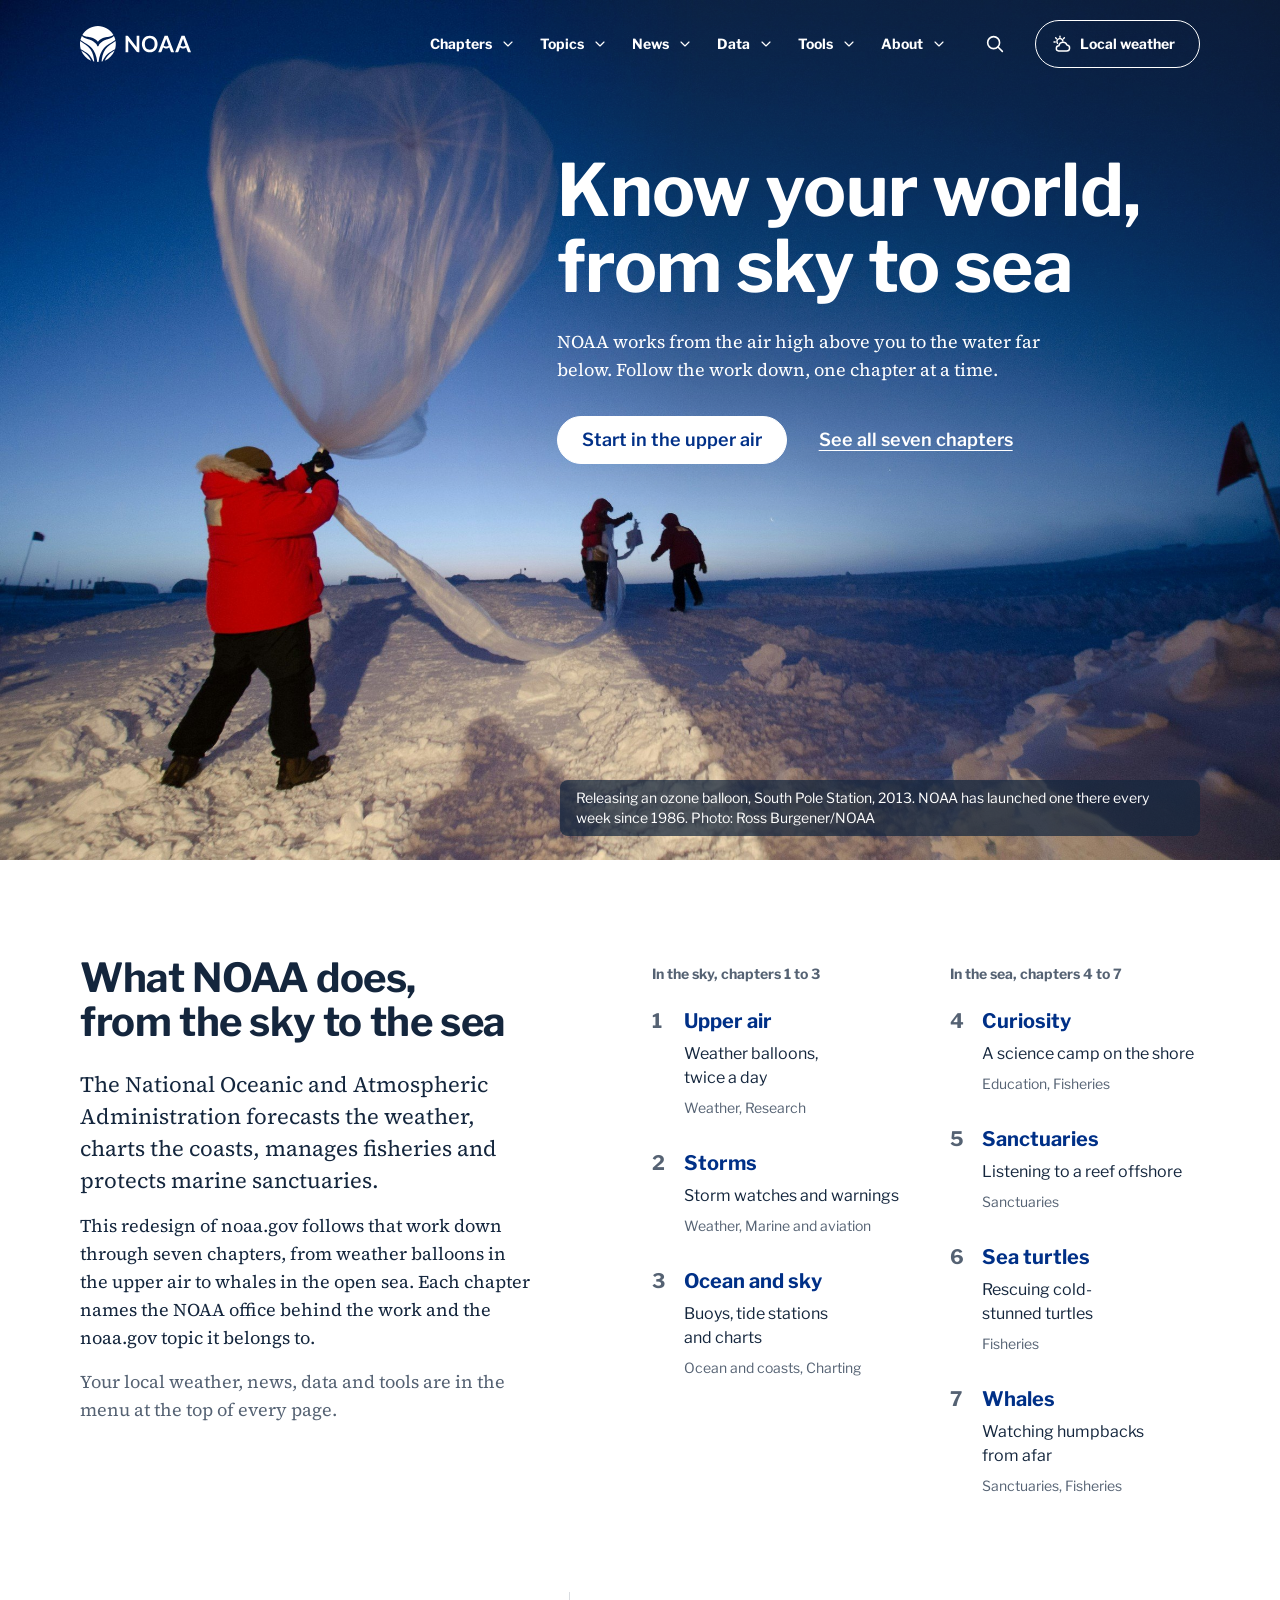
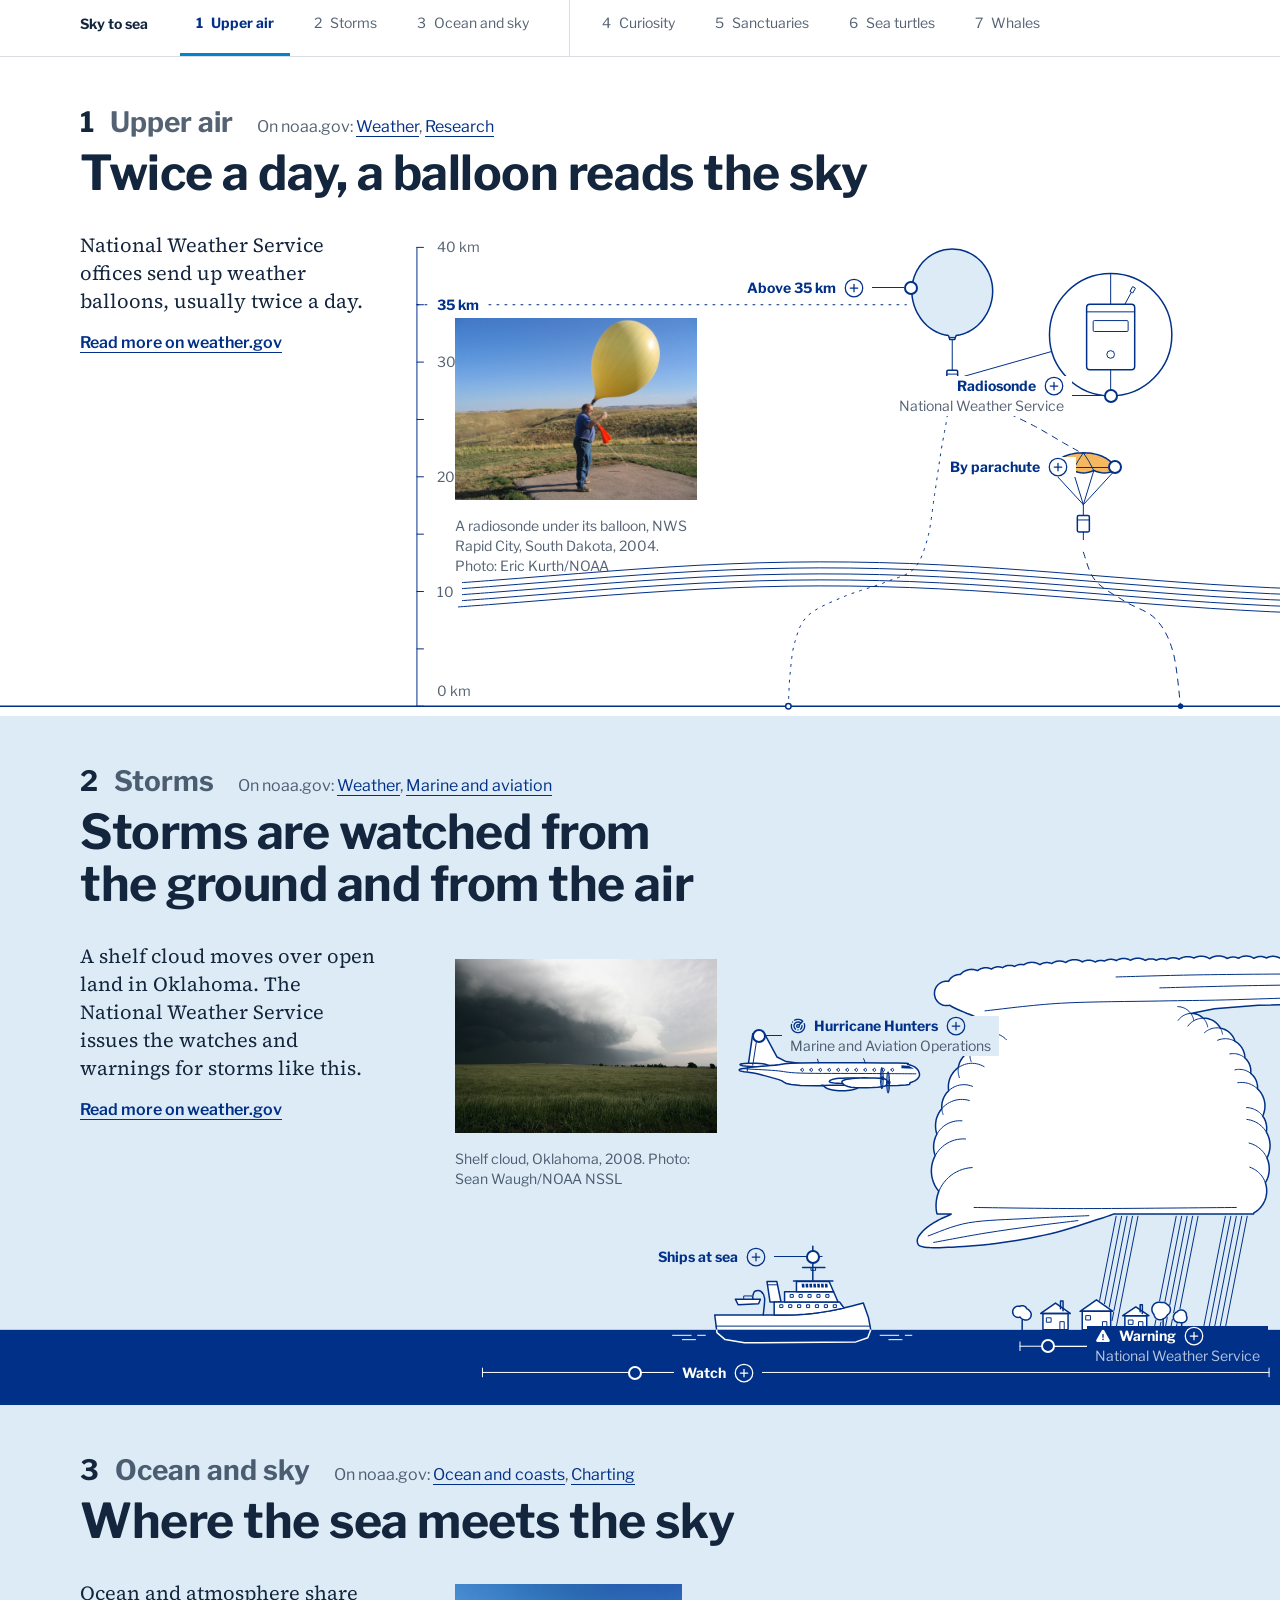
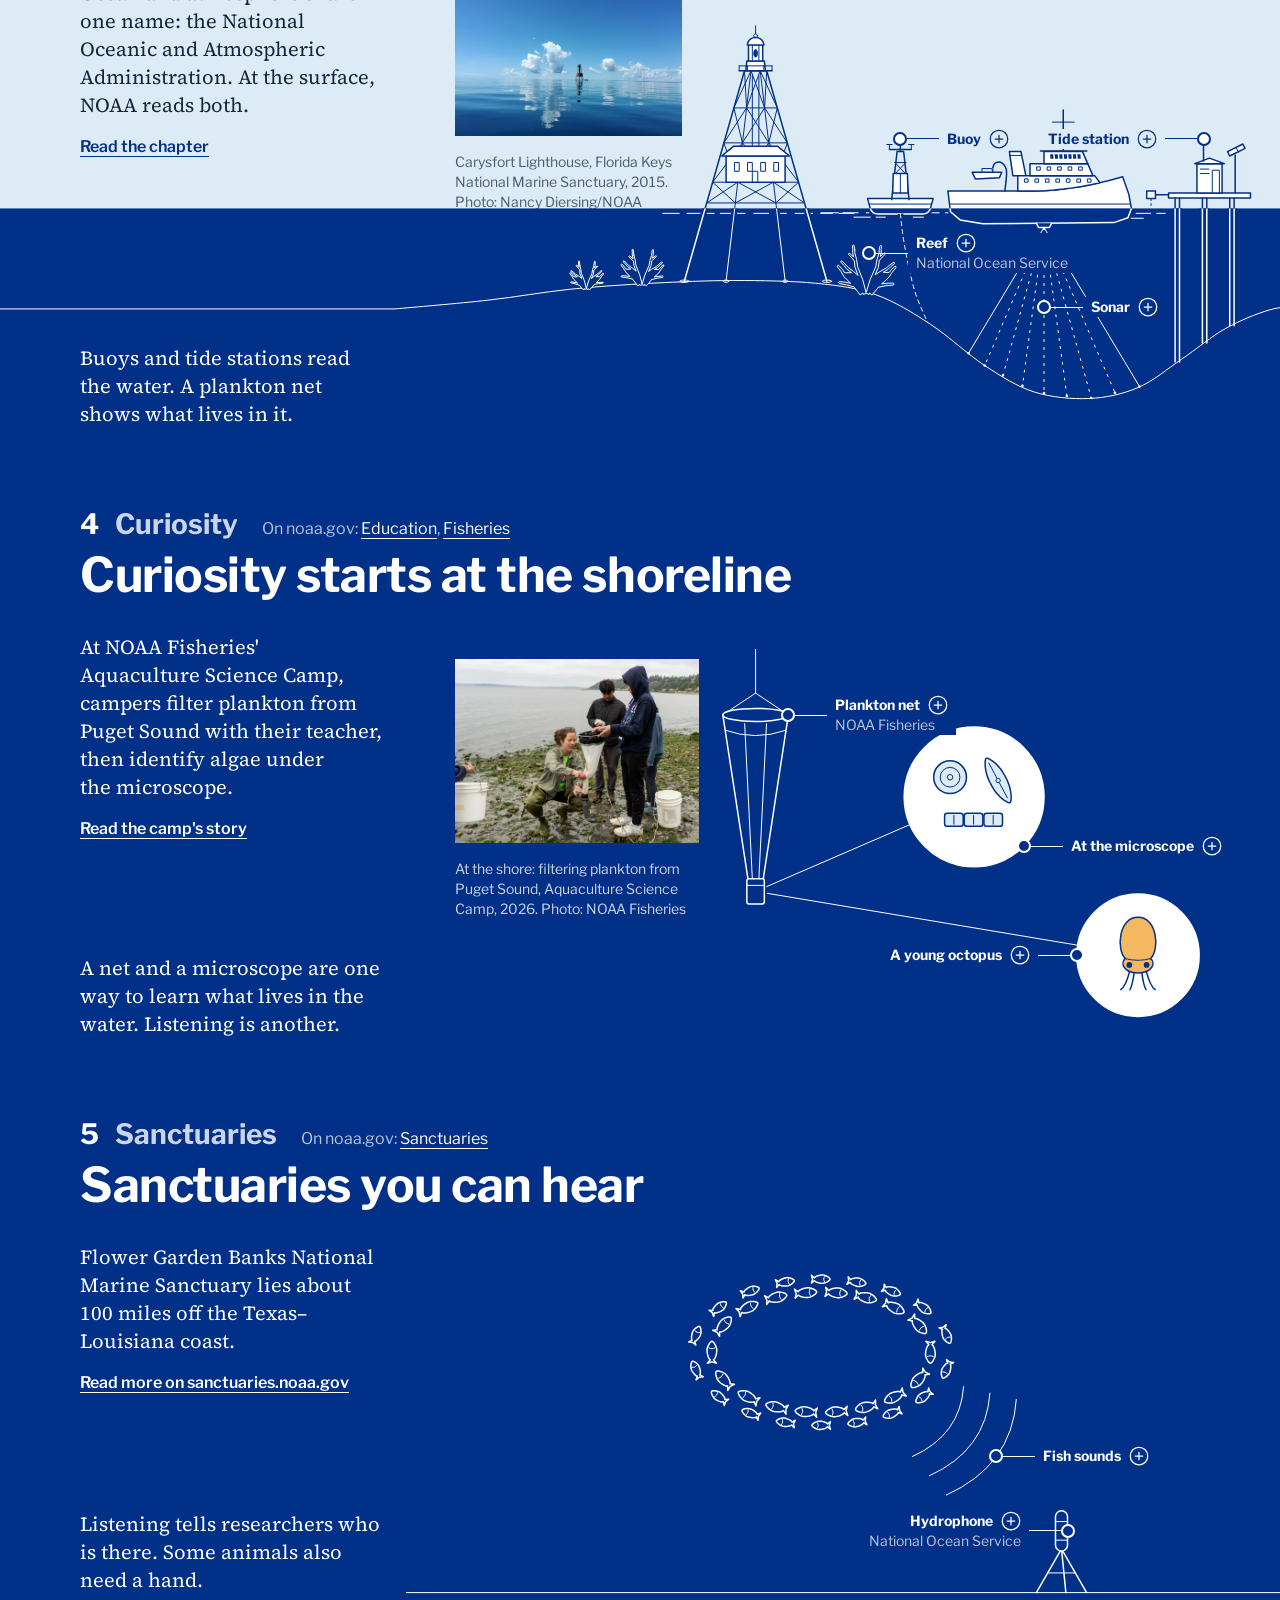
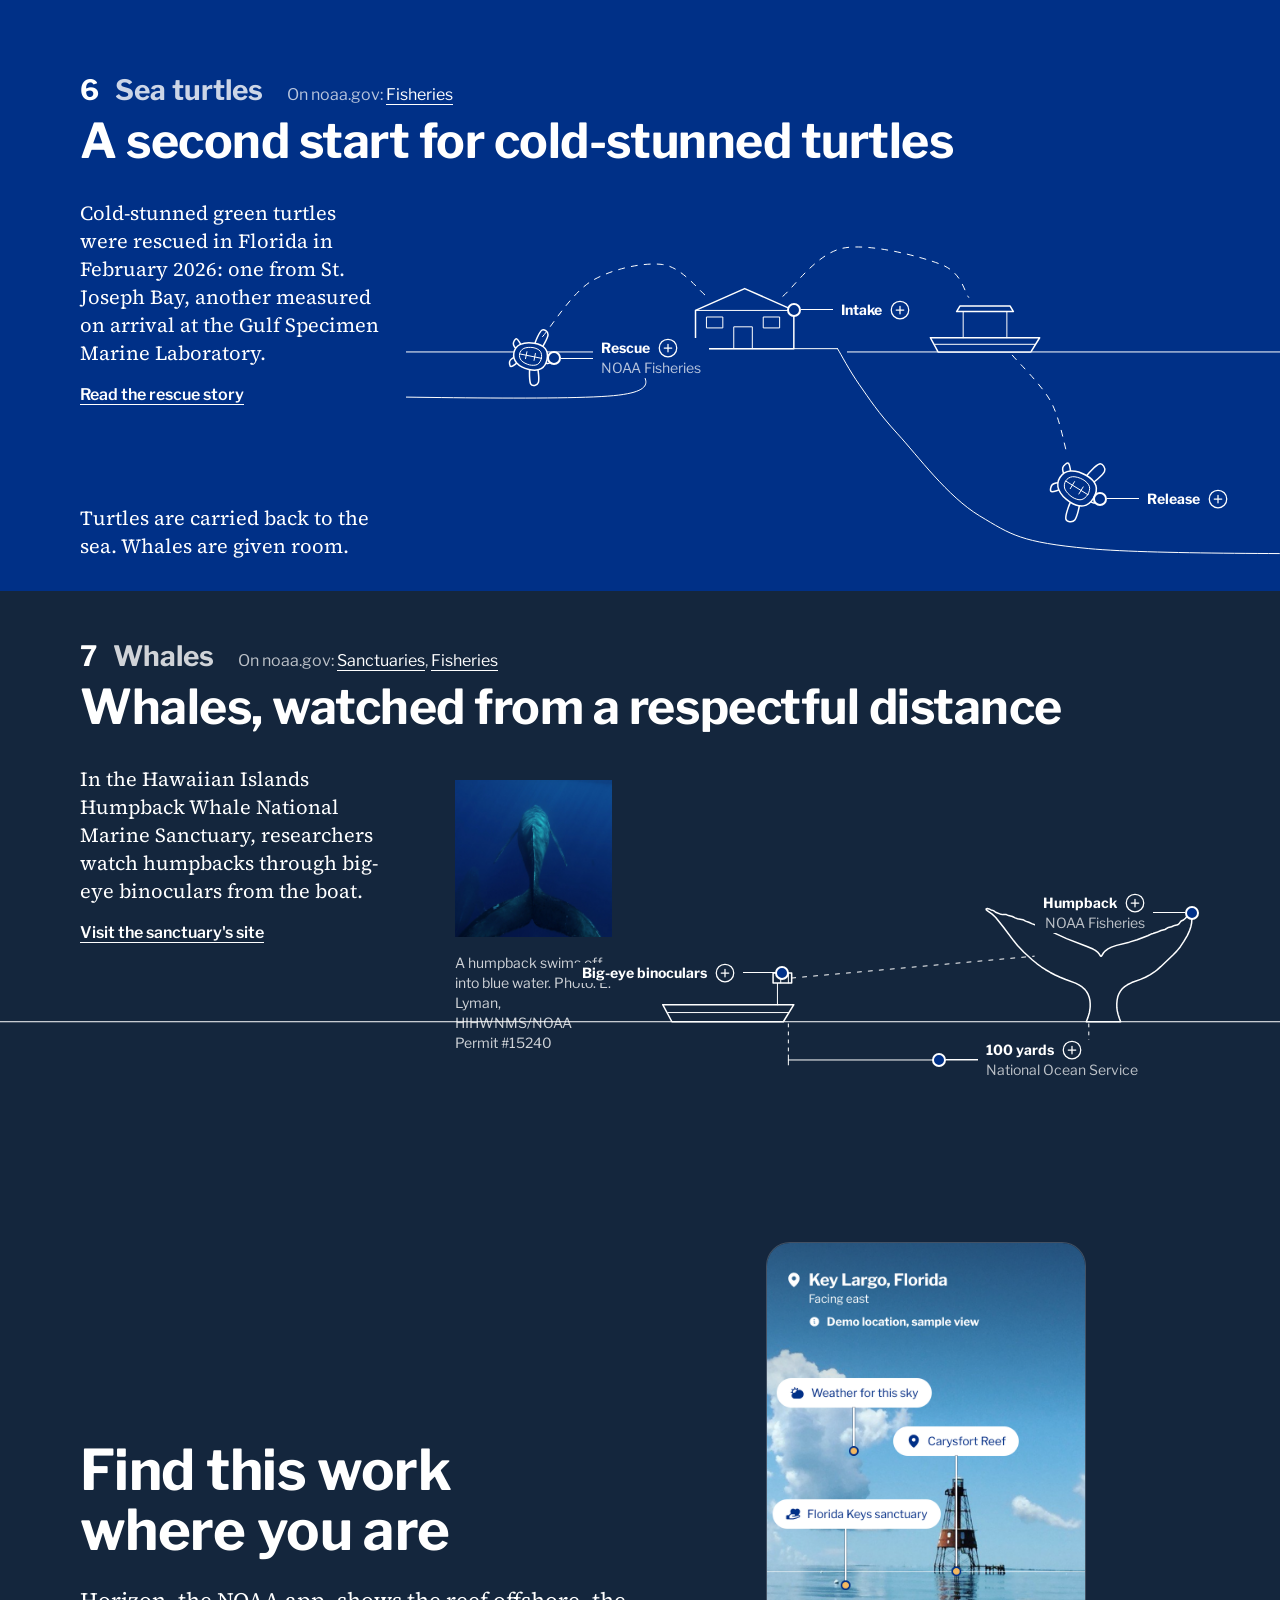
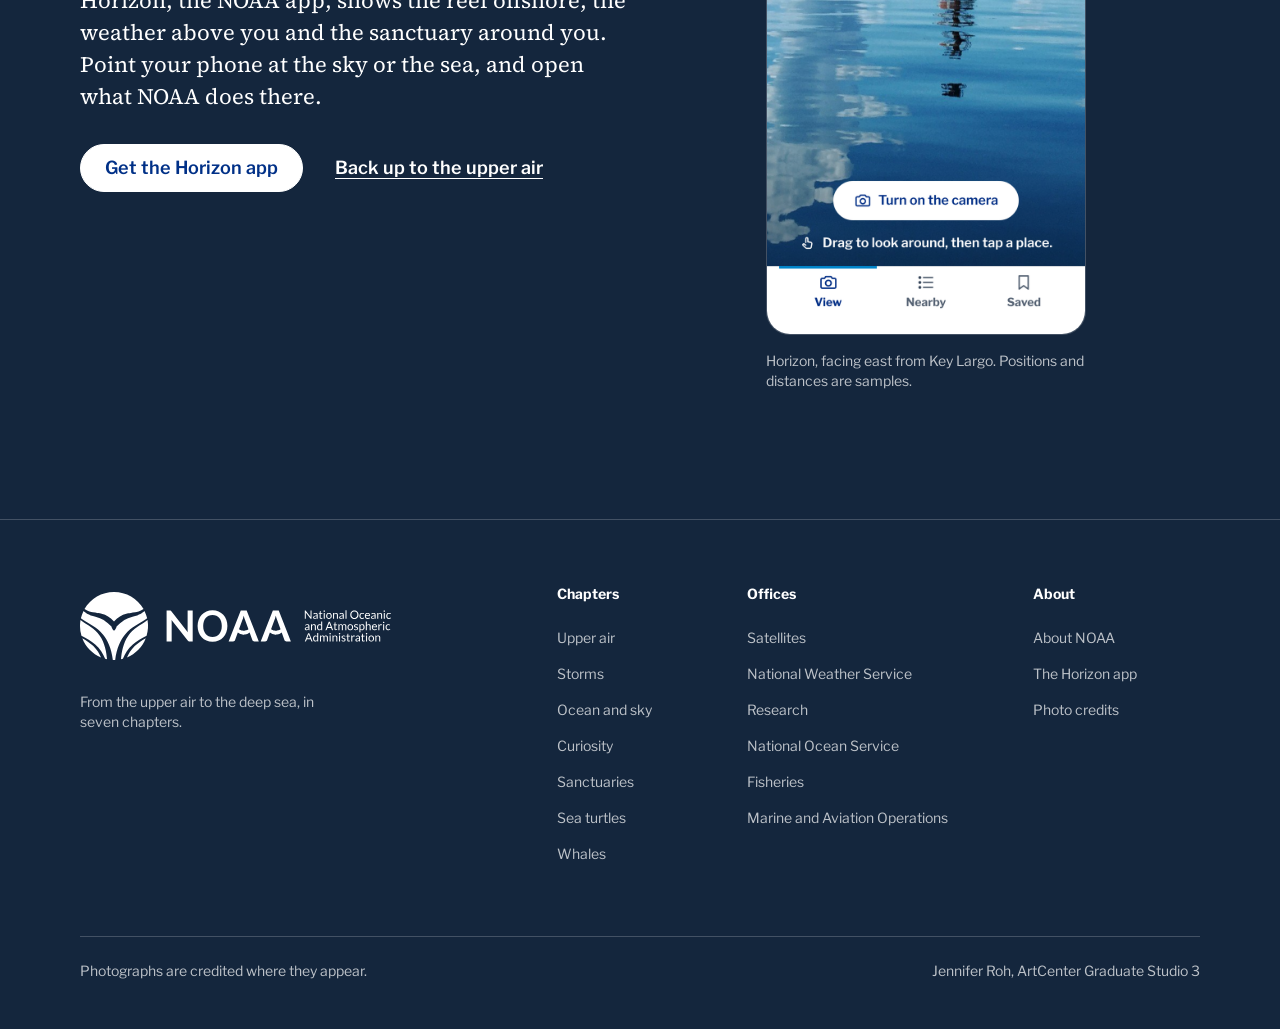
==== commit 67080e3a: "Drop the last student-concept lines: the site footer and the Horizon start screen The footer keeps "" ====
--- a/index.html
+++ b/index.html
@@ -48,7 +48,7 @@
 }
 
 @media (max-width: 760px) {
-  .hero { height: auto; display: flex; flex-direction: column; background: var(--c-ground); color: var(--c-ink); }
+  .hero { height: auto; min-height: 100svh; display: flex; flex-direction: column; background: var(--c-ground); color: var(--c-ink); }
   .hero-media { position: relative; inset: auto; height: 380px; order: 0; }
   .hero-img { object-position: 22% 40%; }
   .hero-shade { inset: 0 0 auto 0; height: 160px; -webkit-mask-image: none; mask-image: none; }
@@ -407,7 +407,7 @@
       </div>
     </div>
     <div class="foot-base">
-      <p>Student concept, not an official NOAA website. Photographs are credited where they appear.</p>
+      <p>Photographs are credited where they appear.</p>
       <p>Jennifer Roh, ArtCenter Graduate Studio 3</p>
     </div>
   </div>
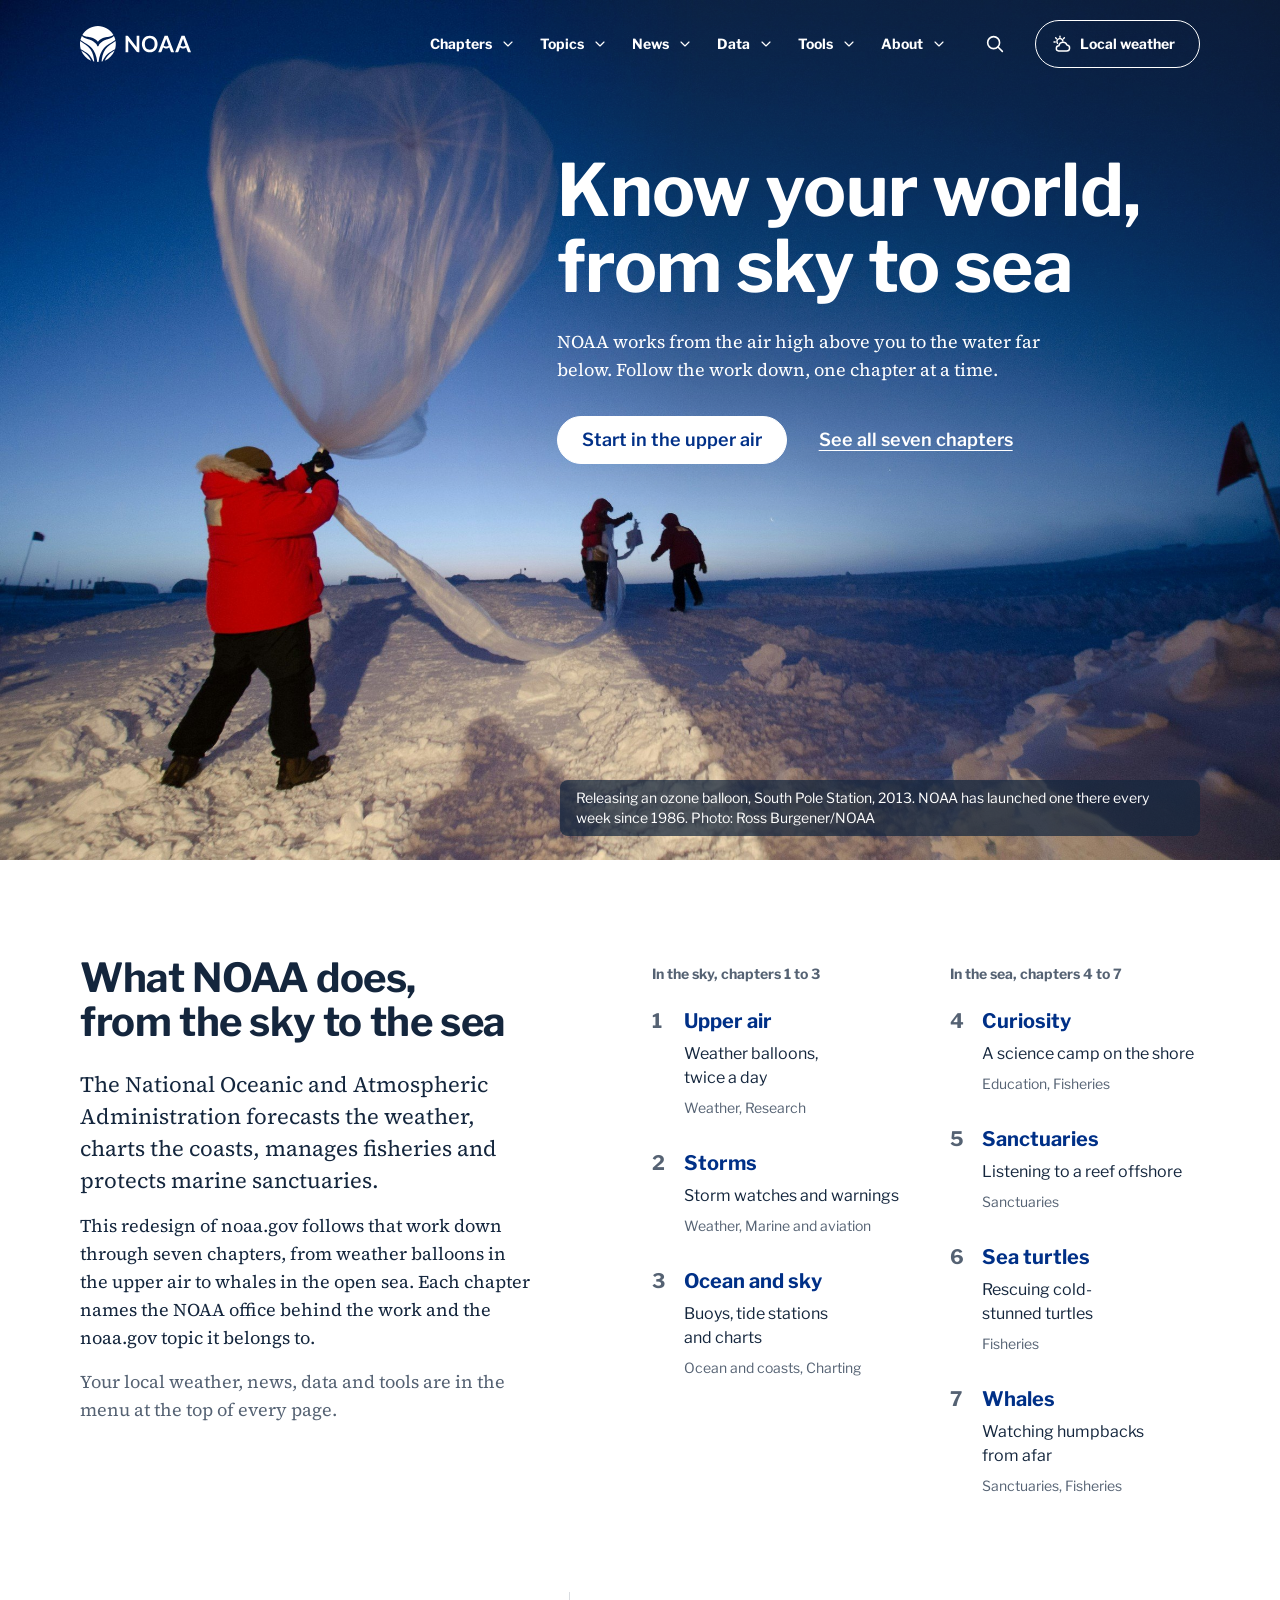
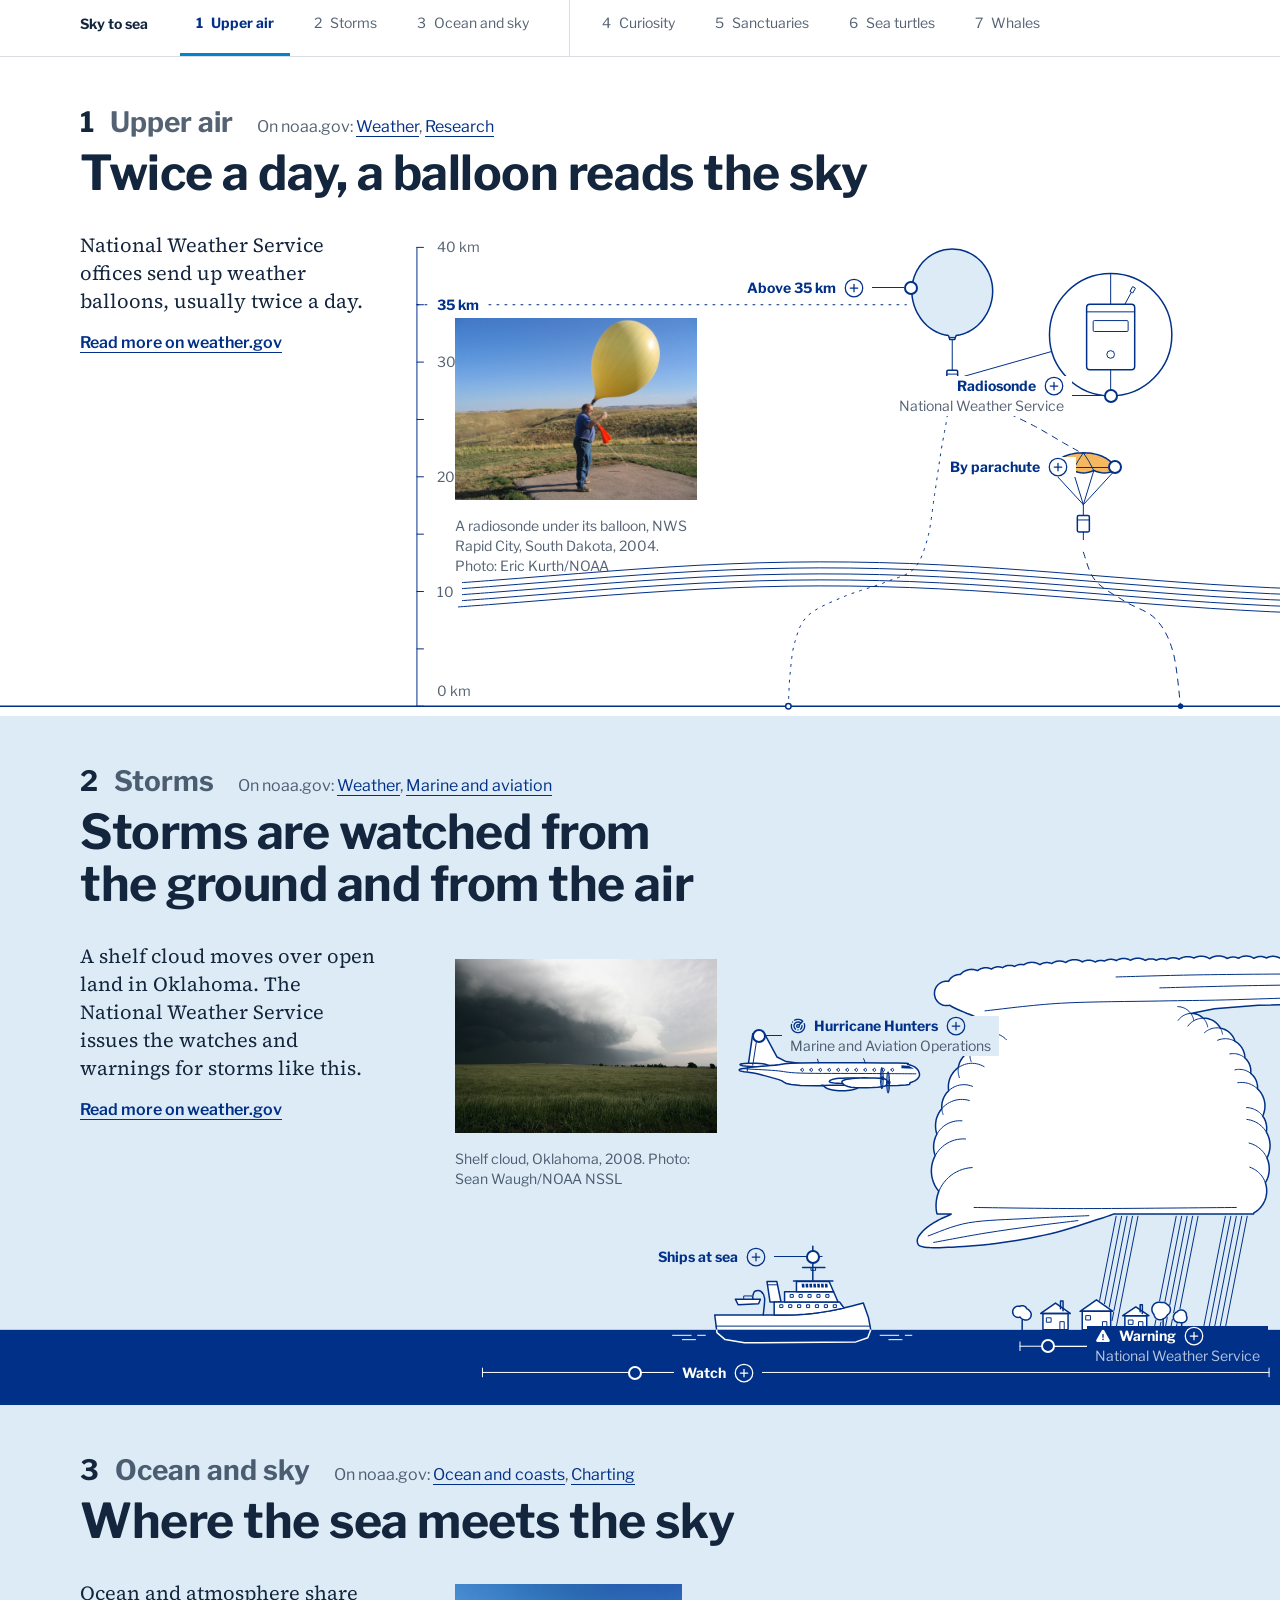
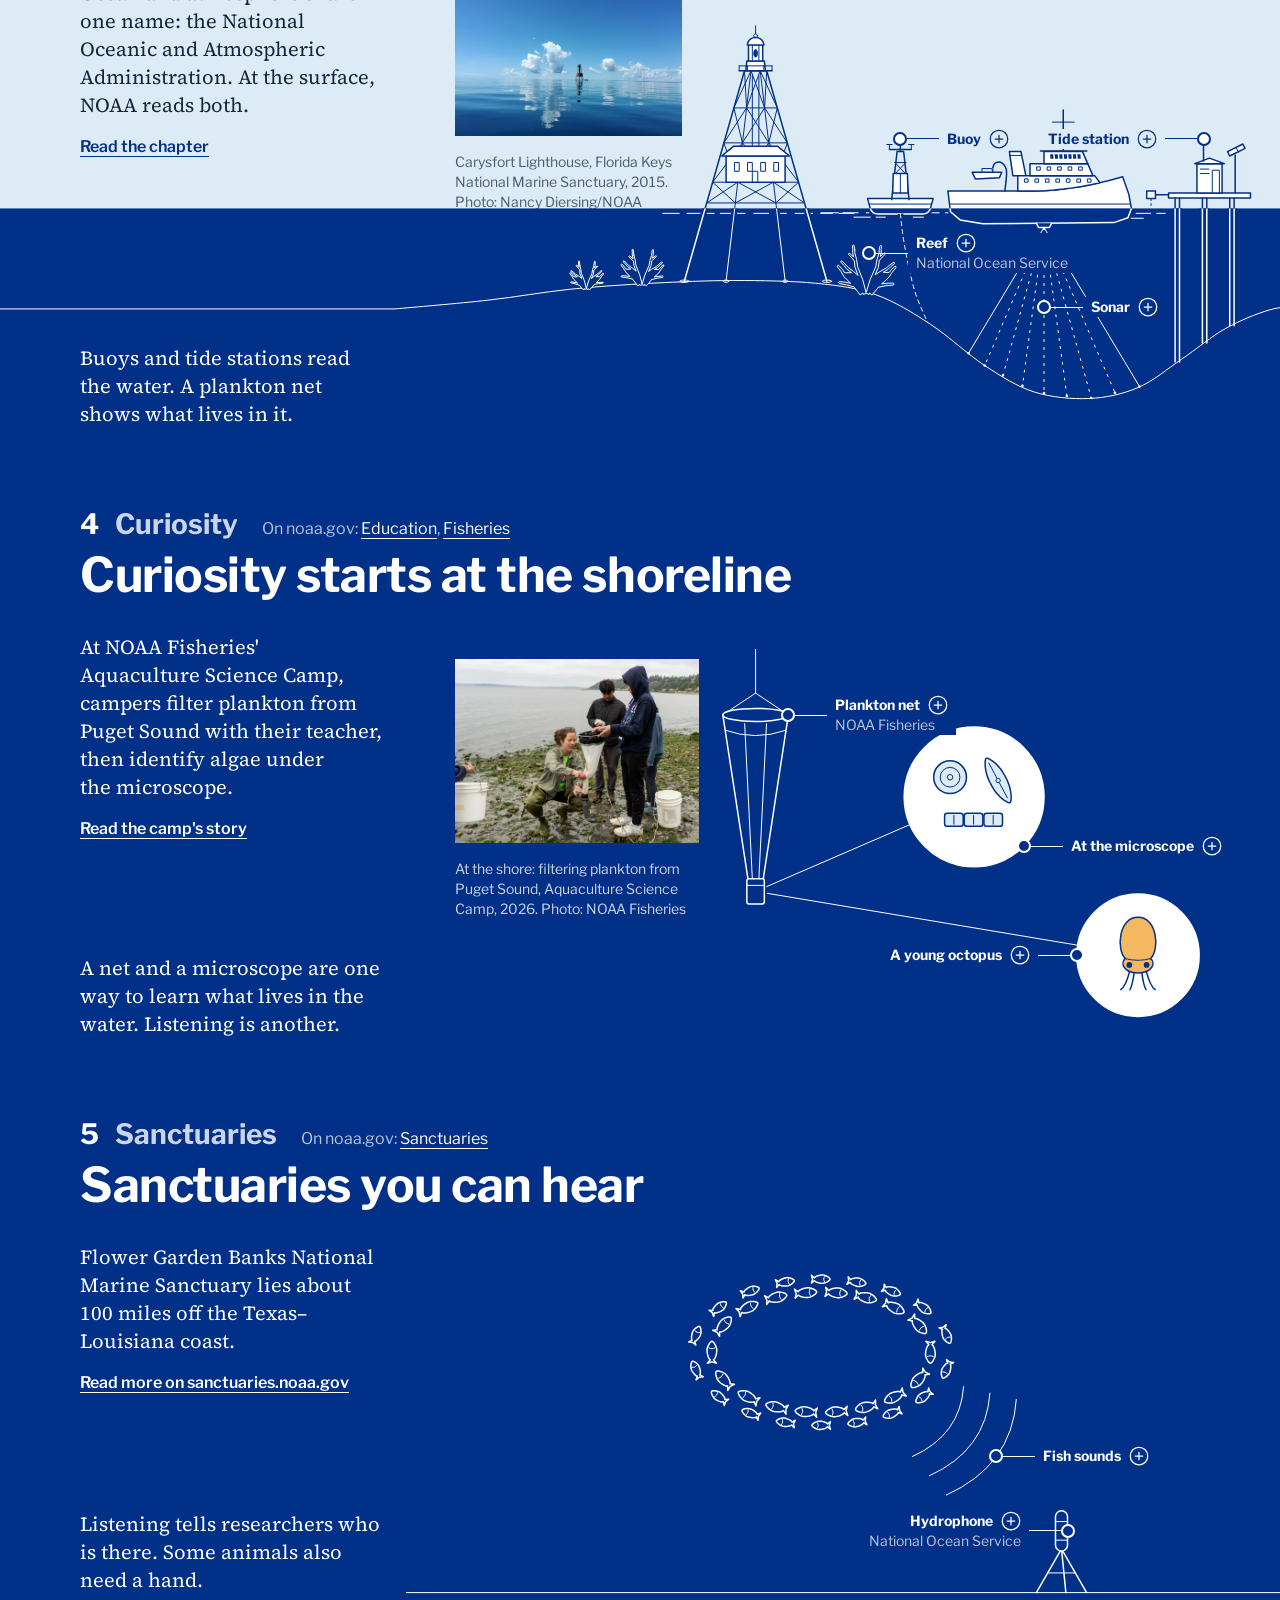
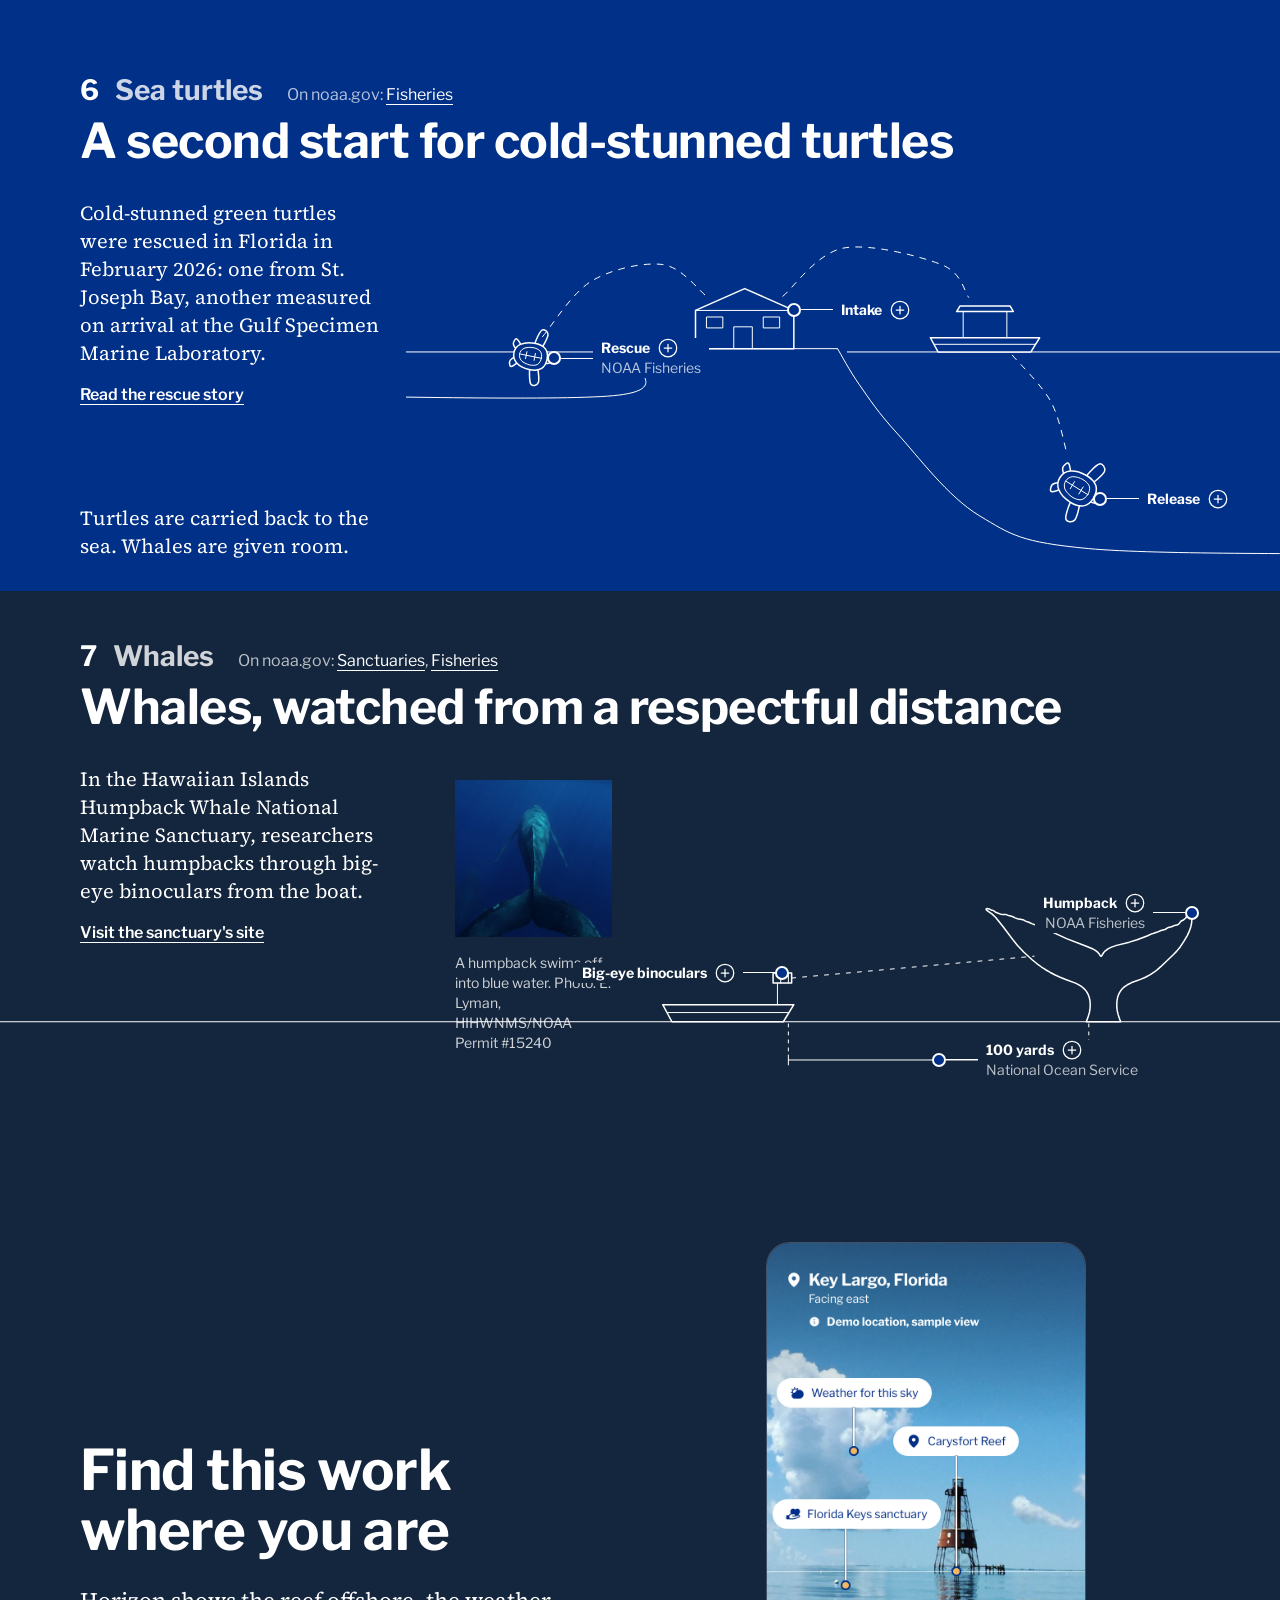
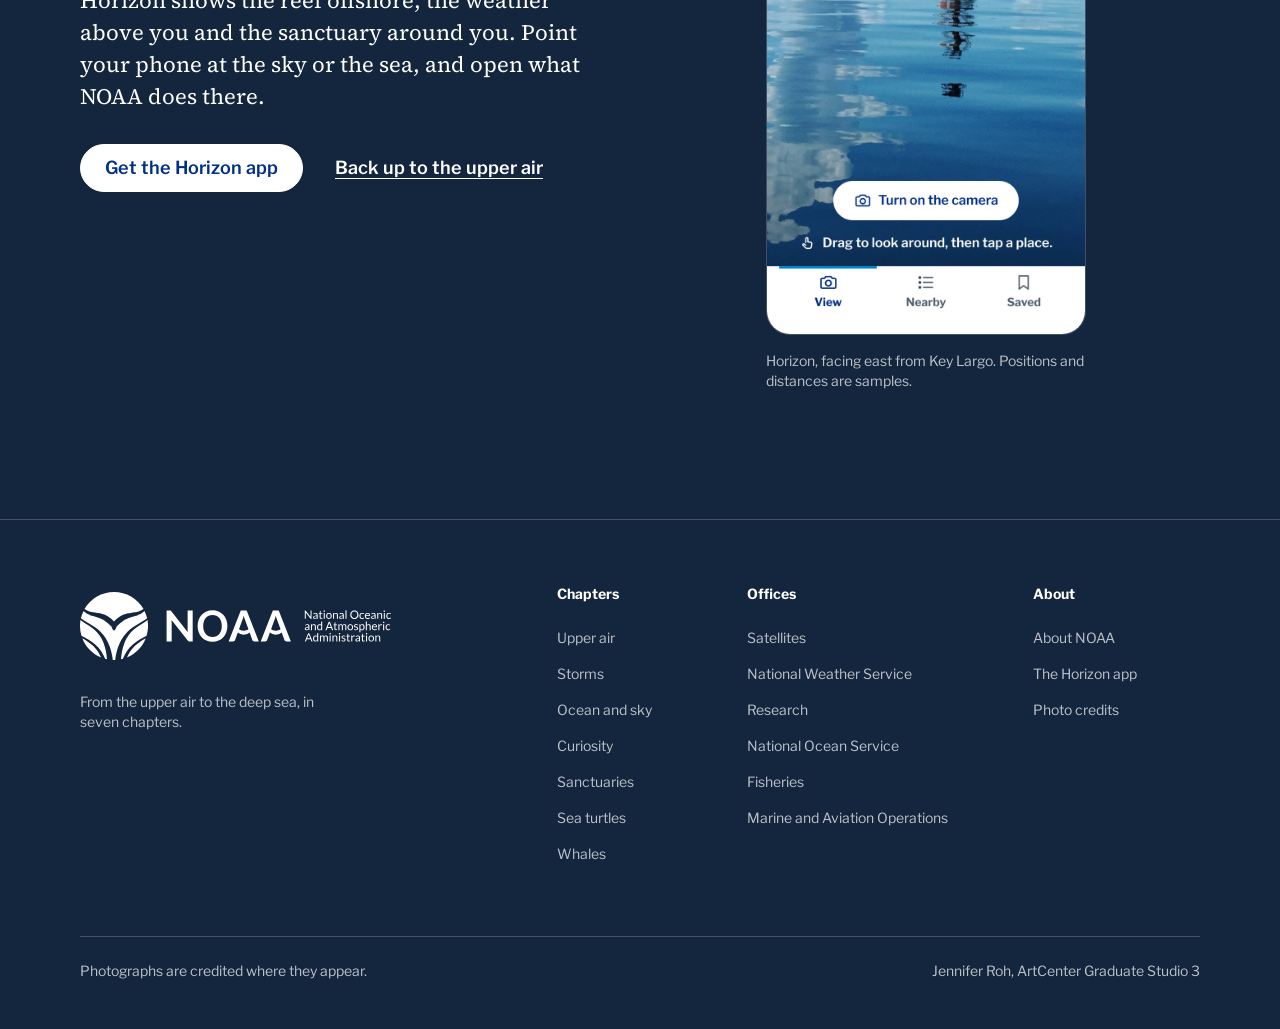
==== commit 25f8827b: "Home: the Horizon intro starts "Horizon shows …" Drops "the NOAA app" from the closing section's lea" ====
--- a/index.html
+++ b/index.html
@@ -365,7 +365,7 @@
     <div class="g">
       <div class="left">
         <h2 id="close-t" class="t-head">Find this work where you&nbsp;are</h2>
-        <p class="t-lead">Horizon, the NOAA app, shows the reef offshore, the weather above you and the sanctuary around you. Point your phone at the sky or the sea, and open what NOAA does&nbsp;there.</p>
+        <p class="t-lead">Horizon shows the reef offshore, the weather above you and the sanctuary around you. Point your phone at the sky or the sea, and open what NOAA does&nbsp;there.</p>
         <div class="acts">
           <a class="btn" href="horizon/index.html">Get the Horizon app</a>
           <a class="link" href="#ch1">Back up to the upper air</a>
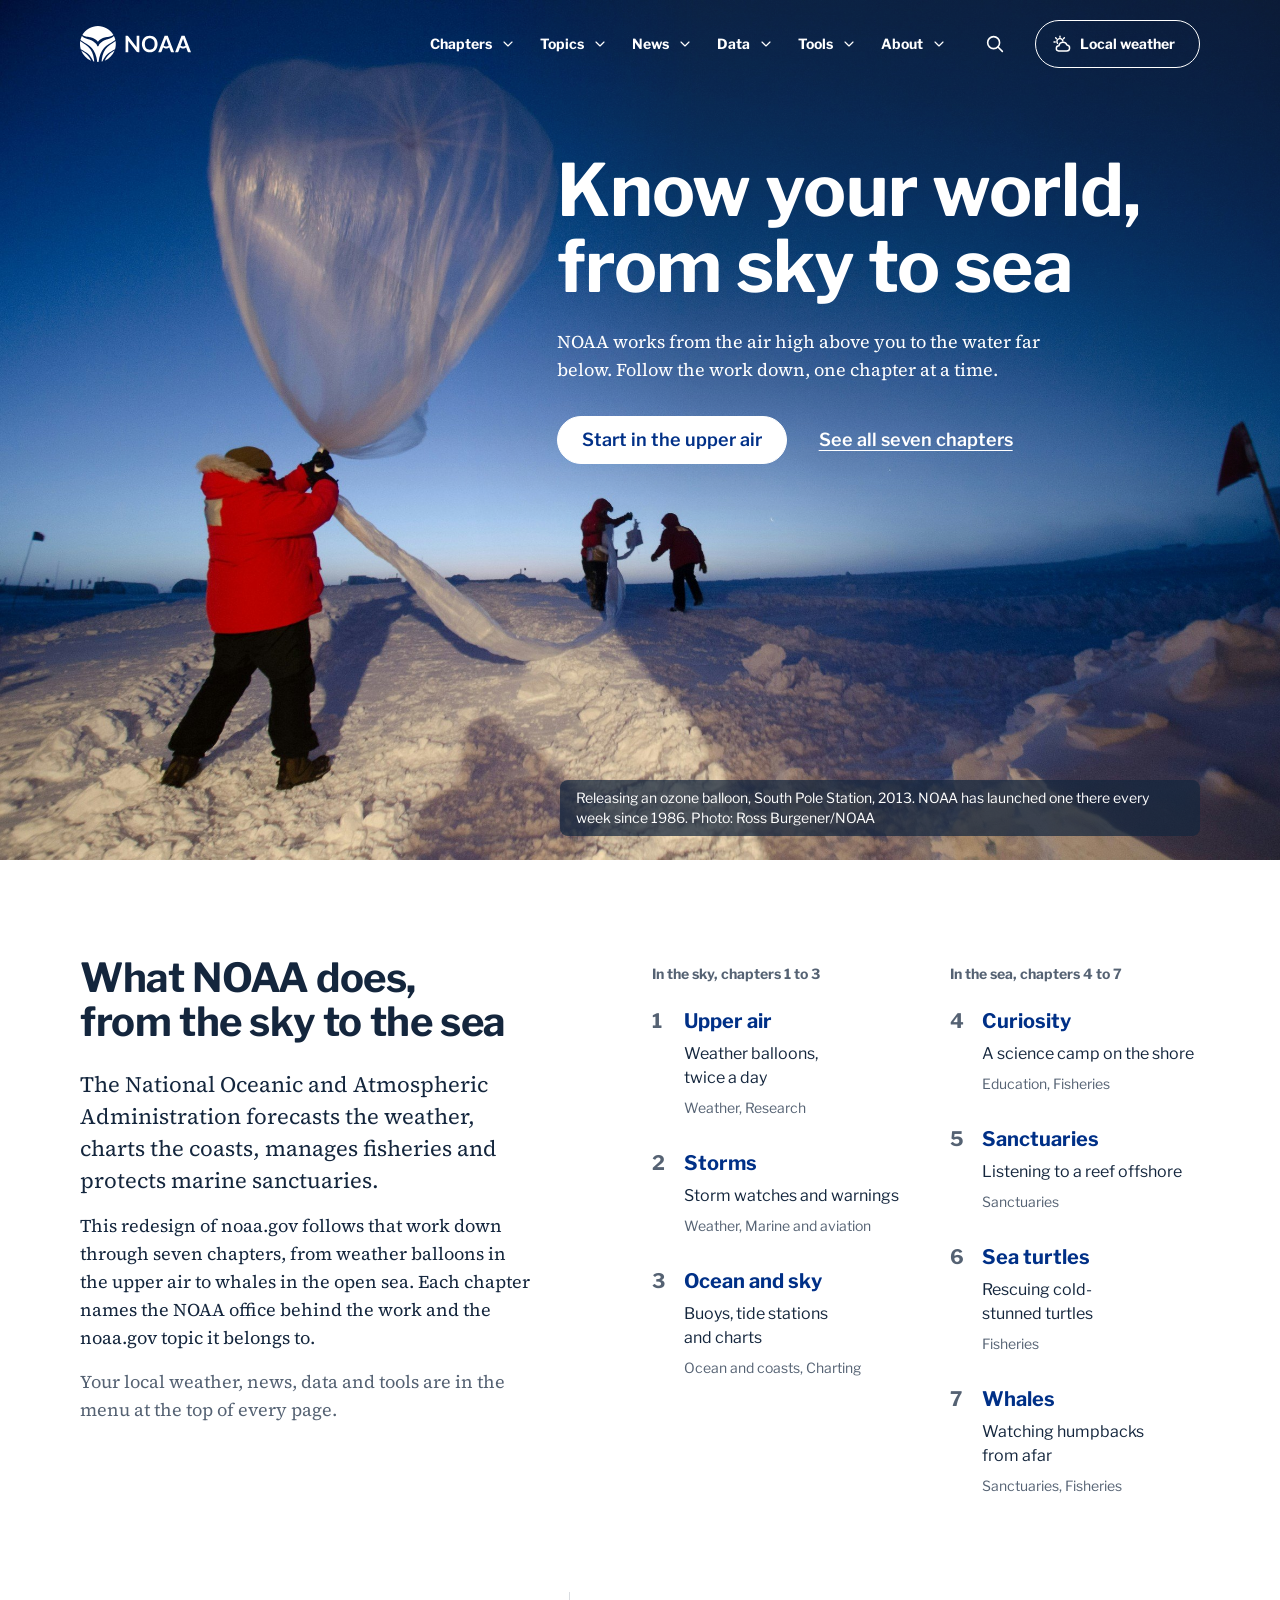
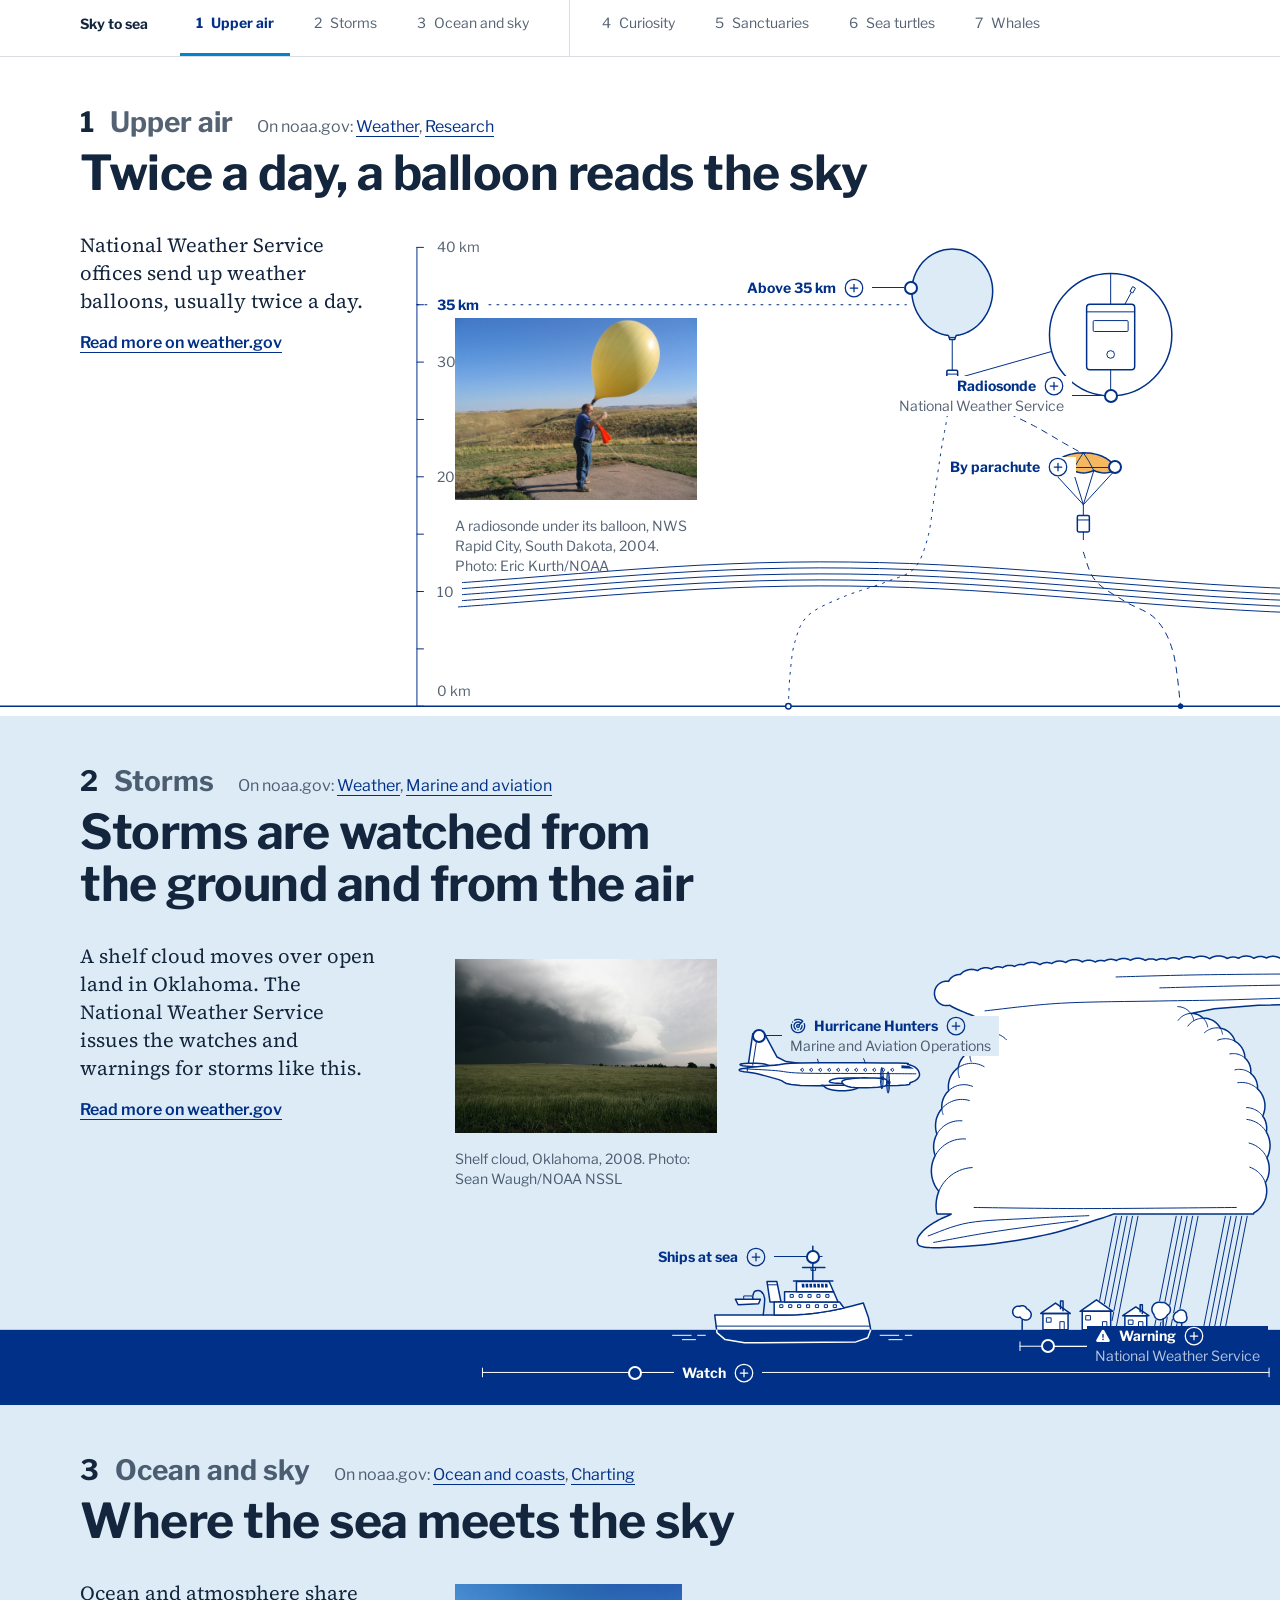
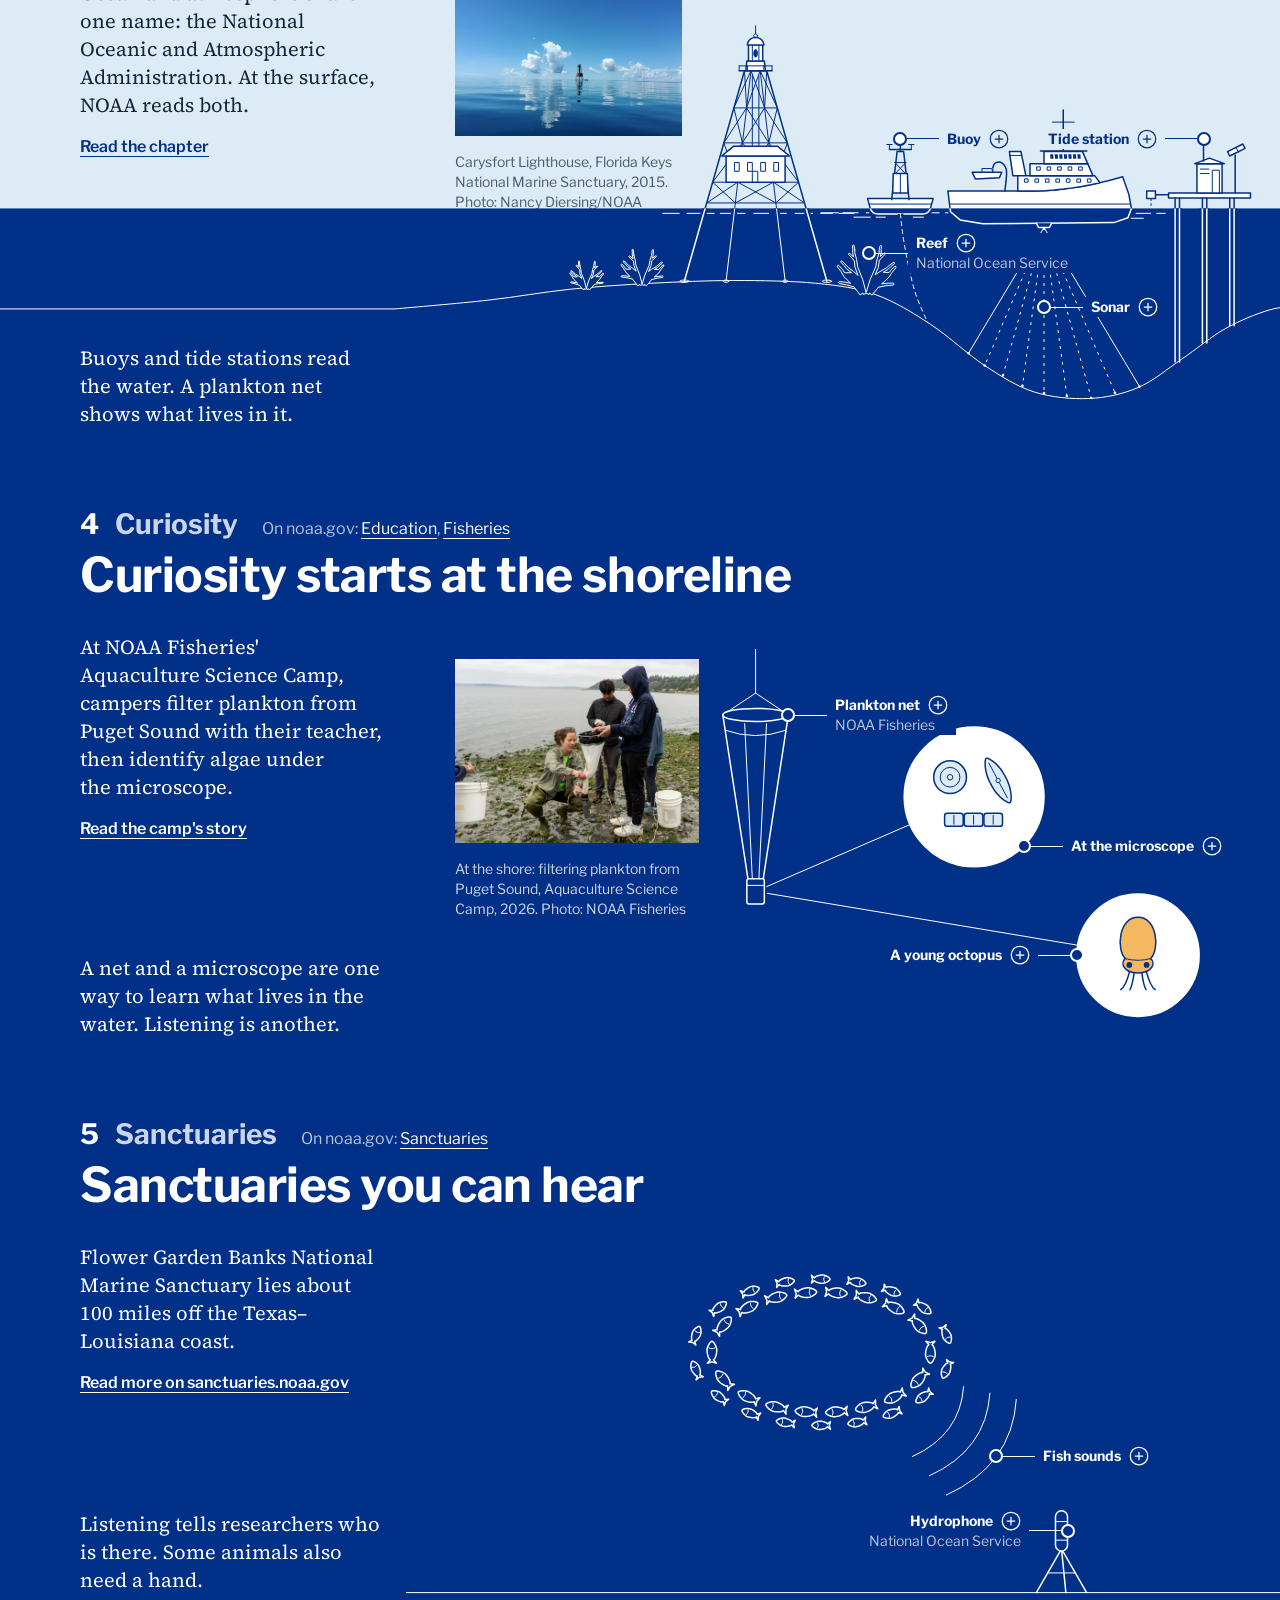
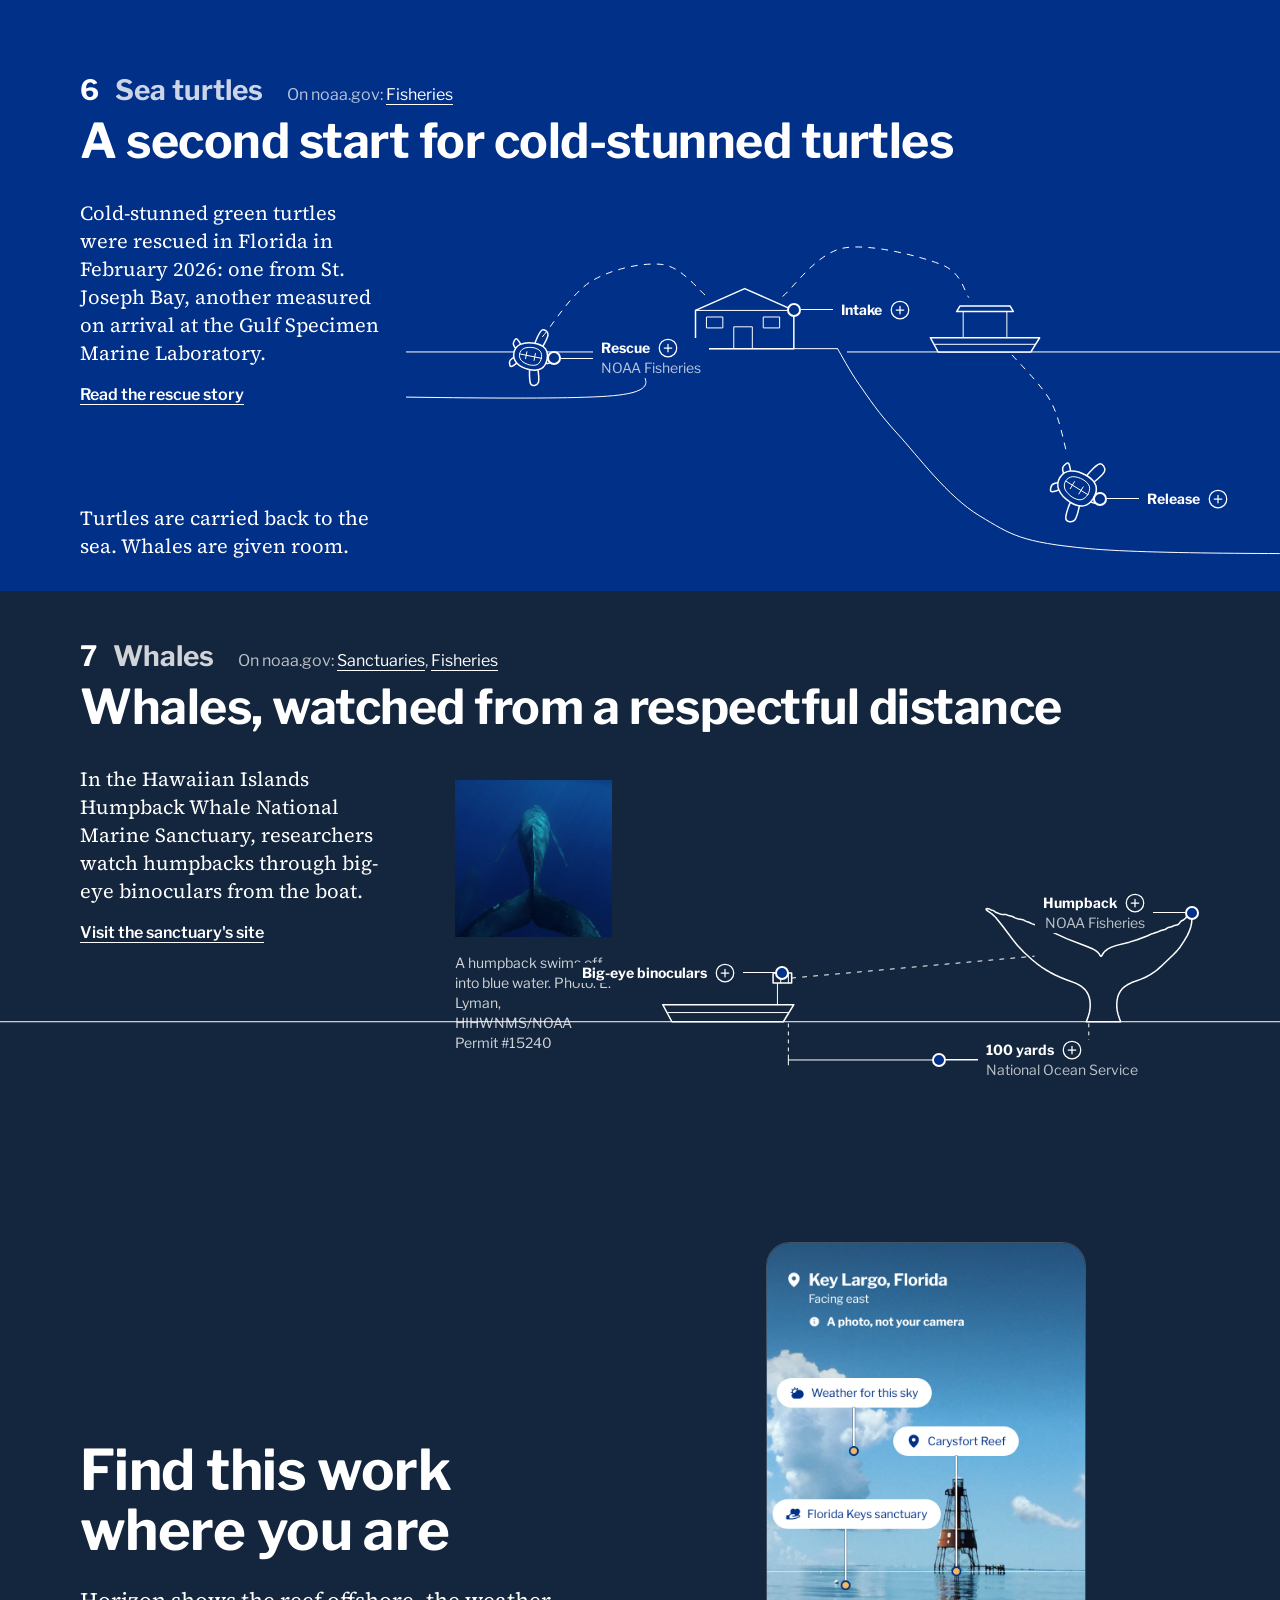
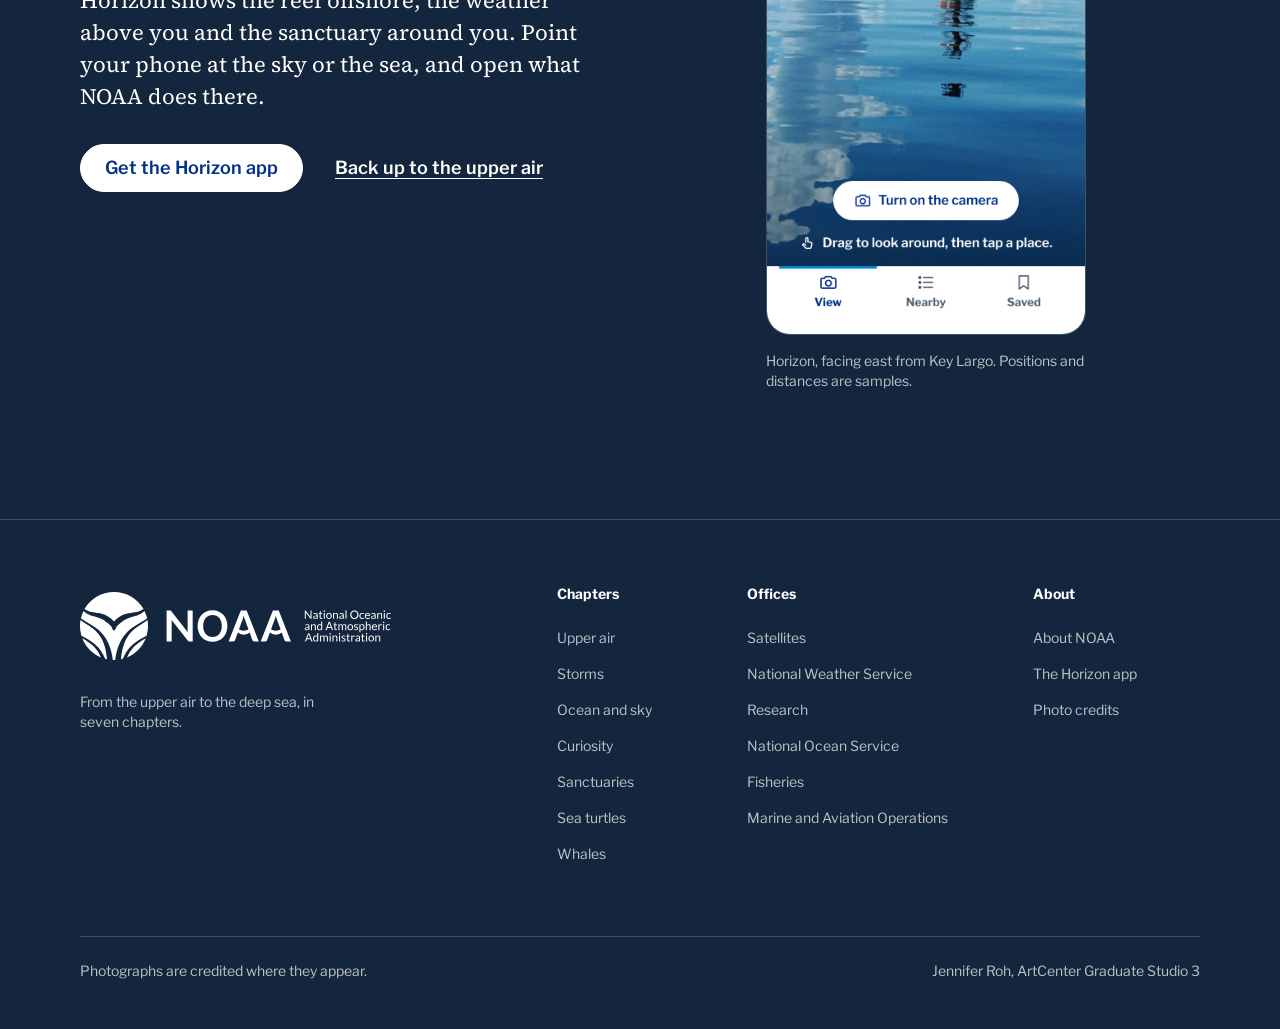
==== commit de8d1bec: "Mobile web: less text, and folds for the detail Crit item 22: the web is good, but on phones the tex" ====
--- a/index.html
+++ b/index.html
@@ -8,6 +8,7 @@
 <link rel="icon" href="horizon/icons/favicon-32.png" type="image/png" sizes="32x32">
 <link rel="apple-touch-icon" href="horizon/icons/apple-touch-icon.png">
 <title>Sky to sea | NOAA</title>
+<script>document.documentElement.classList.add('js')</script>
 <link rel="stylesheet" href="css/tokens.css">
 <link rel="stylesheet" href="css/site.css">
 <link rel="stylesheet" href="css/descent.css">
@@ -97,6 +98,7 @@
   .about { padding: var(--s-8) 0; }
   .about-text, .about-groups { grid-column: 1 / -1; }
   .about-groups { grid-template-columns: 1fr; row-gap: var(--s-7); margin-top: var(--s-7); }
+  .ov-k { display: none; }   /* on phones a chapter in the list is its name and one line; its topics are in the chapter */
 }
 
 </style>
@@ -135,8 +137,10 @@
     <div class="about-text">
       <h2 id="about-t" class="t-sec">What NOAA does, from the sky to the sea</h2>
       <p class="t-lead">The National Oceanic and Atmospheric Administration forecasts the weather, charts the coasts, manages fisheries and protects&nbsp;marine sanctuaries.</p>
+      <div class="more" id="more-about" data-more="About this site">
       <p class="t-body">This redesign of noaa.gov follows that work down through seven chapters, from weather balloons in the upper air to whales in the open sea. Each chapter names the NOAA office behind the work and the noaa.gov topic it&nbsp;belongs to.</p>
       <p class="t-body about-find">Your local weather, news, data and tools are in the menu at the top of every page.</p>
+      </div>
     </div>
     <div class="about-groups">
       <div class="ov-group"><h3 class="ov-h">In the sky, chapters 1 to 3</h3><ol class="about-list"><li><a class="ov-a" href="#ch1"><span class="ov-n">1</span><span class="ov-name">Upper air</span><span class="ov-d">Weather balloons, twice a day</span><span class="ov-k">Weather, Research</span></a></li><li><a class="ov-a" href="#ch2"><span class="ov-n">2</span><span class="ov-name">Storms</span><span class="ov-d">Storm watches and warnings</span><span class="ov-k">Weather, Marine and aviation</span></a></li><li><a class="ov-a" href="ocean-and-sky.html"><span class="ov-n">3</span><span class="ov-name">Ocean and sky</span><span class="ov-d">Buoys, tide stations and charts</span><span class="ov-k">Ocean and coasts, Charting</span></a></li></ol></div>
--- a/css/site.css
+++ b/css/site.css
@@ -307,3 +307,18 @@
 
 
 html { scroll-padding-top: calc(var(--l-chapter-bar-height) + var(--s-4)); }
+
+/* Text that folds away on phones (crit item 22). On wider screens the box takes no part in the layout and
+   its text reads in place; on phones it closes behind a row with a plus, and the row opens it. Without
+   script nothing folds. */
+.more { display: contents; }
+.more-b { display: none; }
+@media (max-width: 760px) {
+  .js .more:not(.open) { display: none; }
+  .more-b { display: flex; align-items: center; justify-content: space-between; gap: var(--s-4); width: 100%; min-height: 48px;
+    margin-top: var(--s-2); font: 600 16px/24px var(--font-ui); color: var(--c-brand); text-align: left; }
+  .more-b svg { width: 20px; height: 20px; flex: none; fill: none; stroke: currentColor; stroke-width: 1.5; stroke-linecap: round; transition: transform .2s ease-out; }
+  .more-b[aria-expanded="true"] svg { transform: rotate(45deg); }
+  .m-hide { display: none; }   /* a line that repeats what sits beside it, left out on phones */
+}
+@media (max-width: 760px) and (prefers-reduced-motion: reduce) { .more-b svg { transition: none; } }
